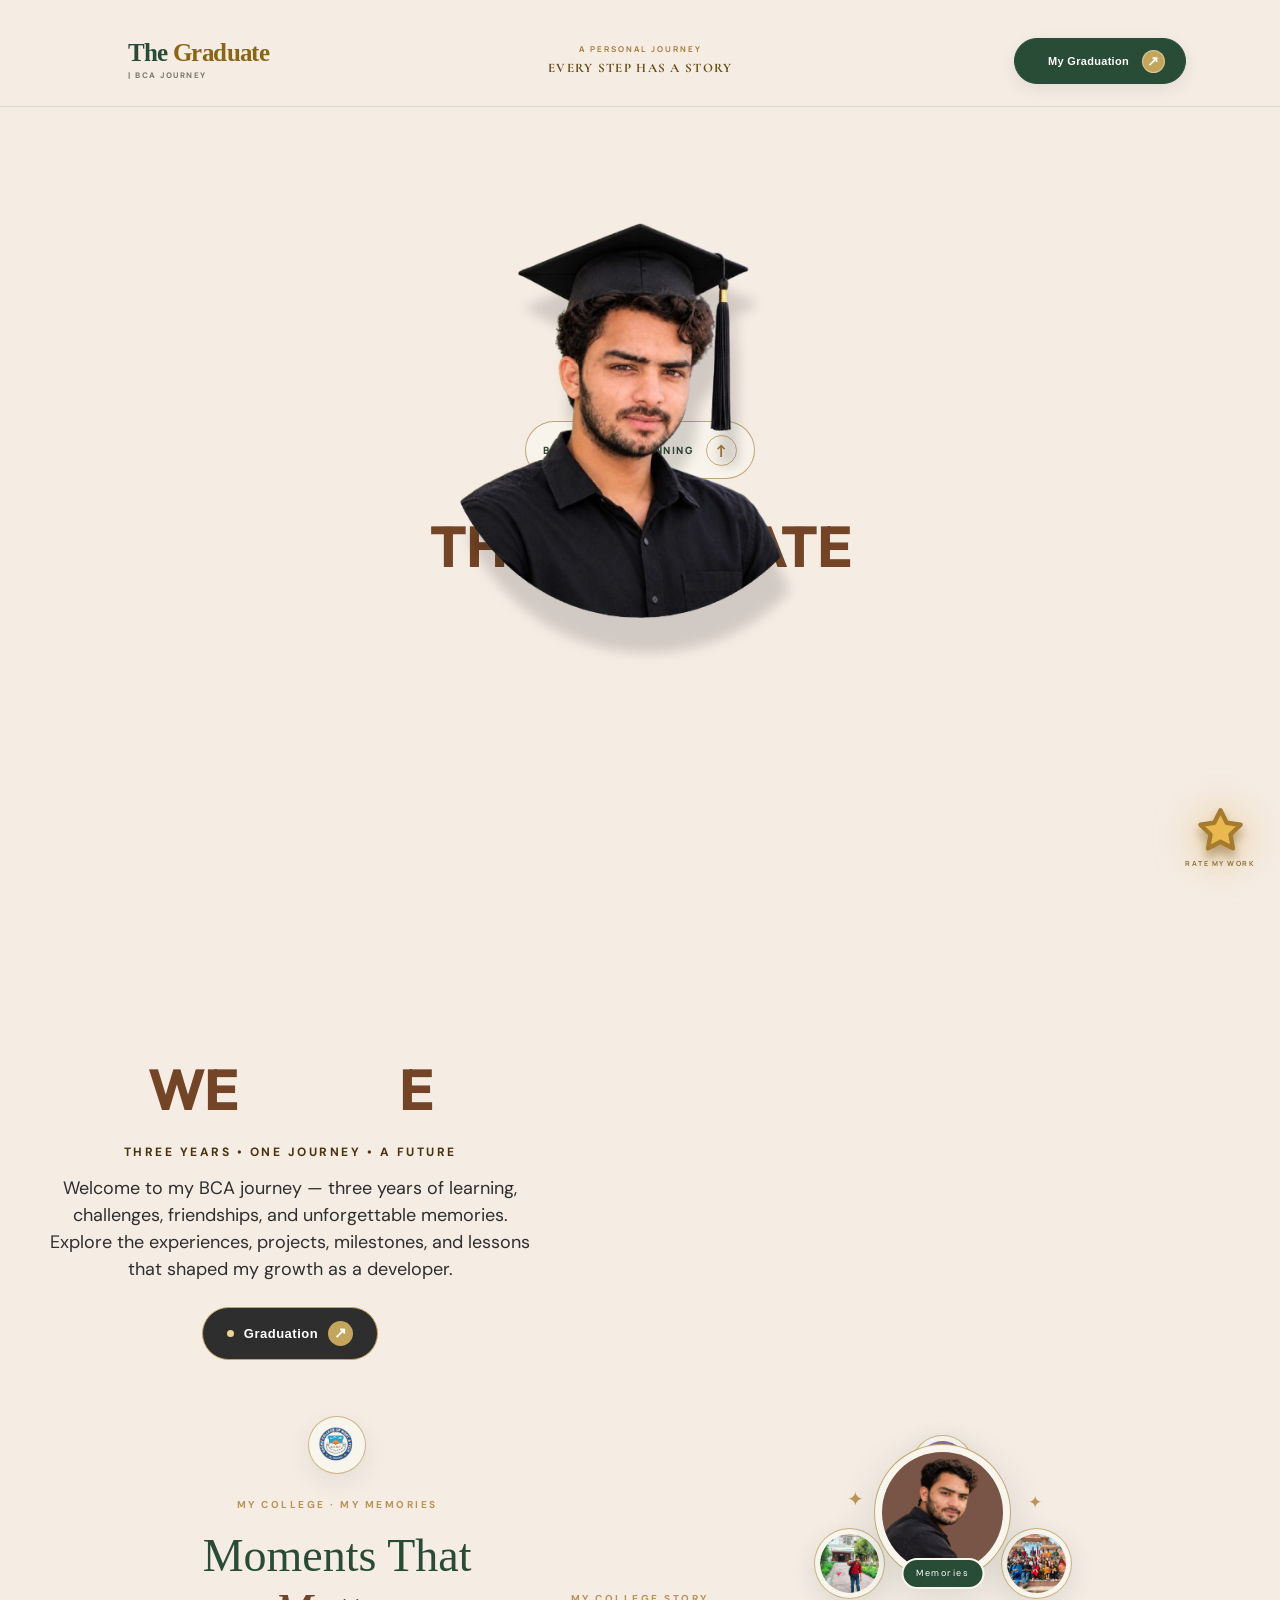
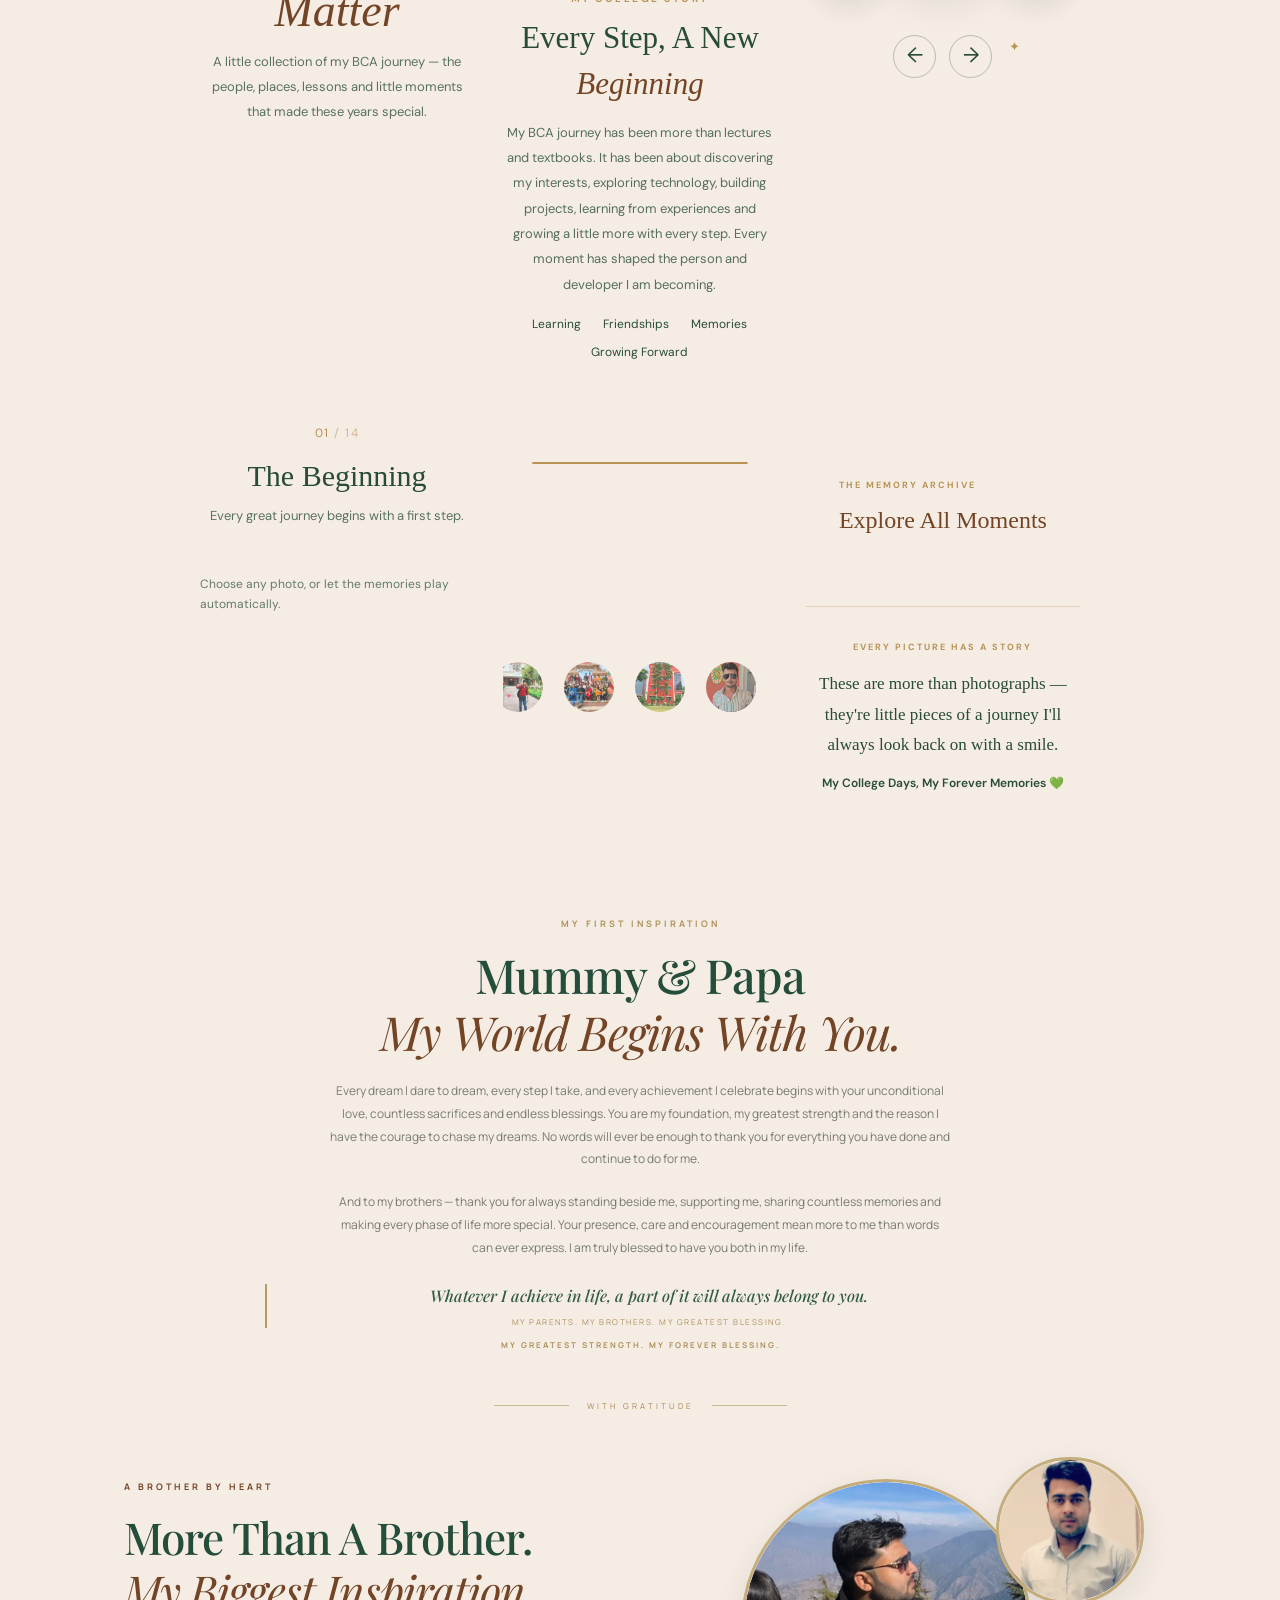
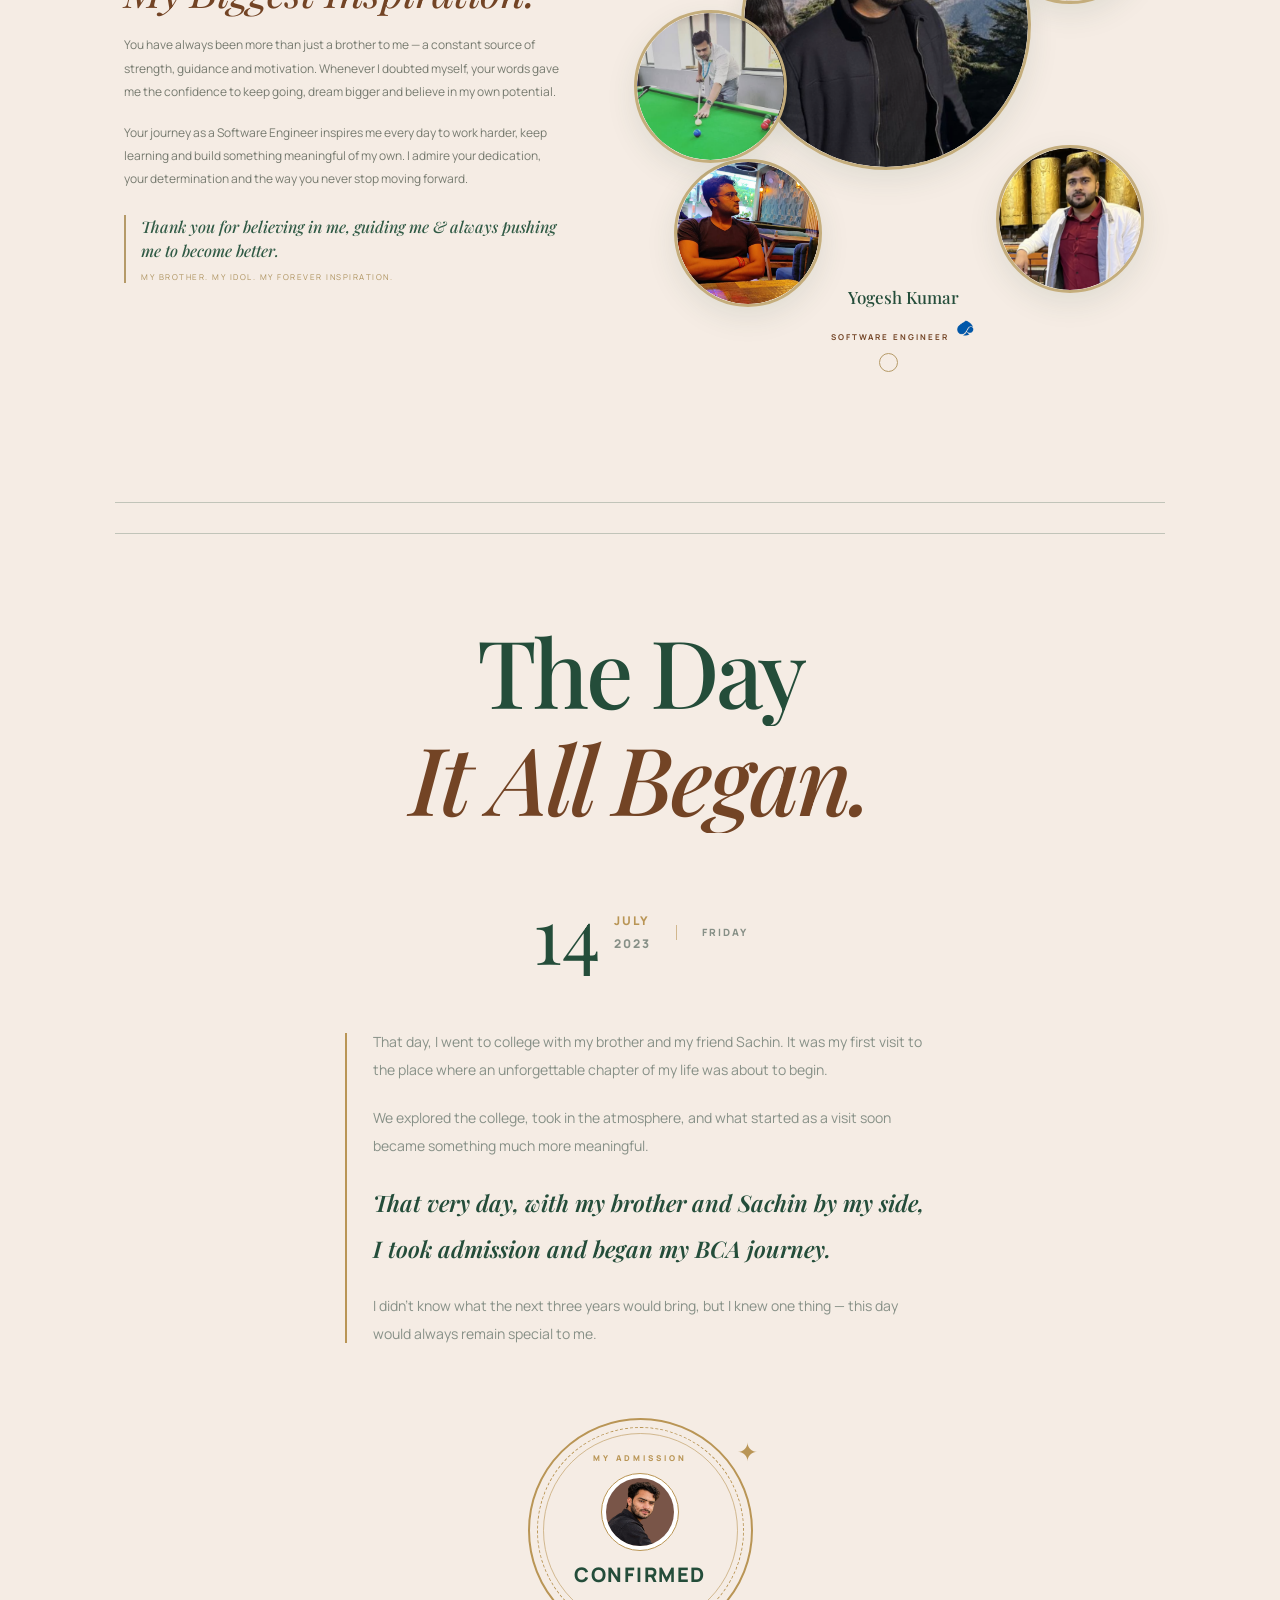
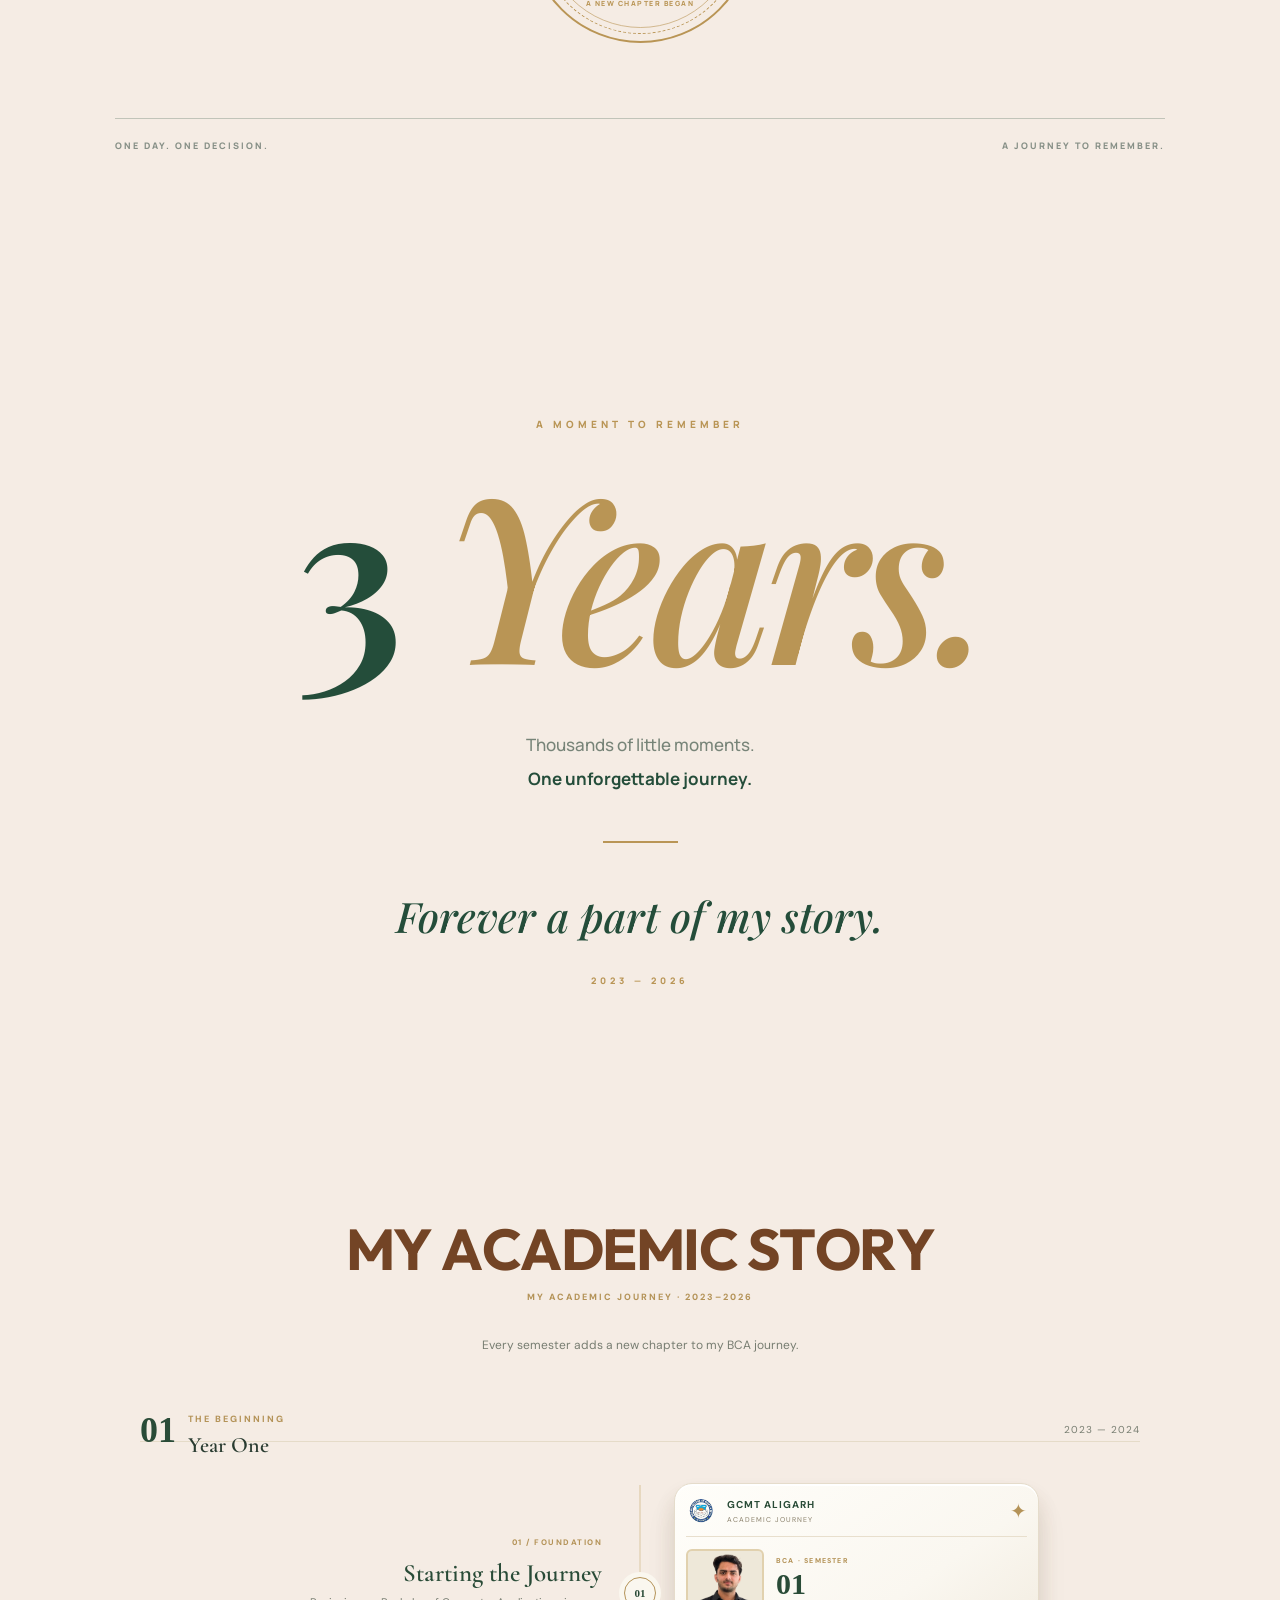
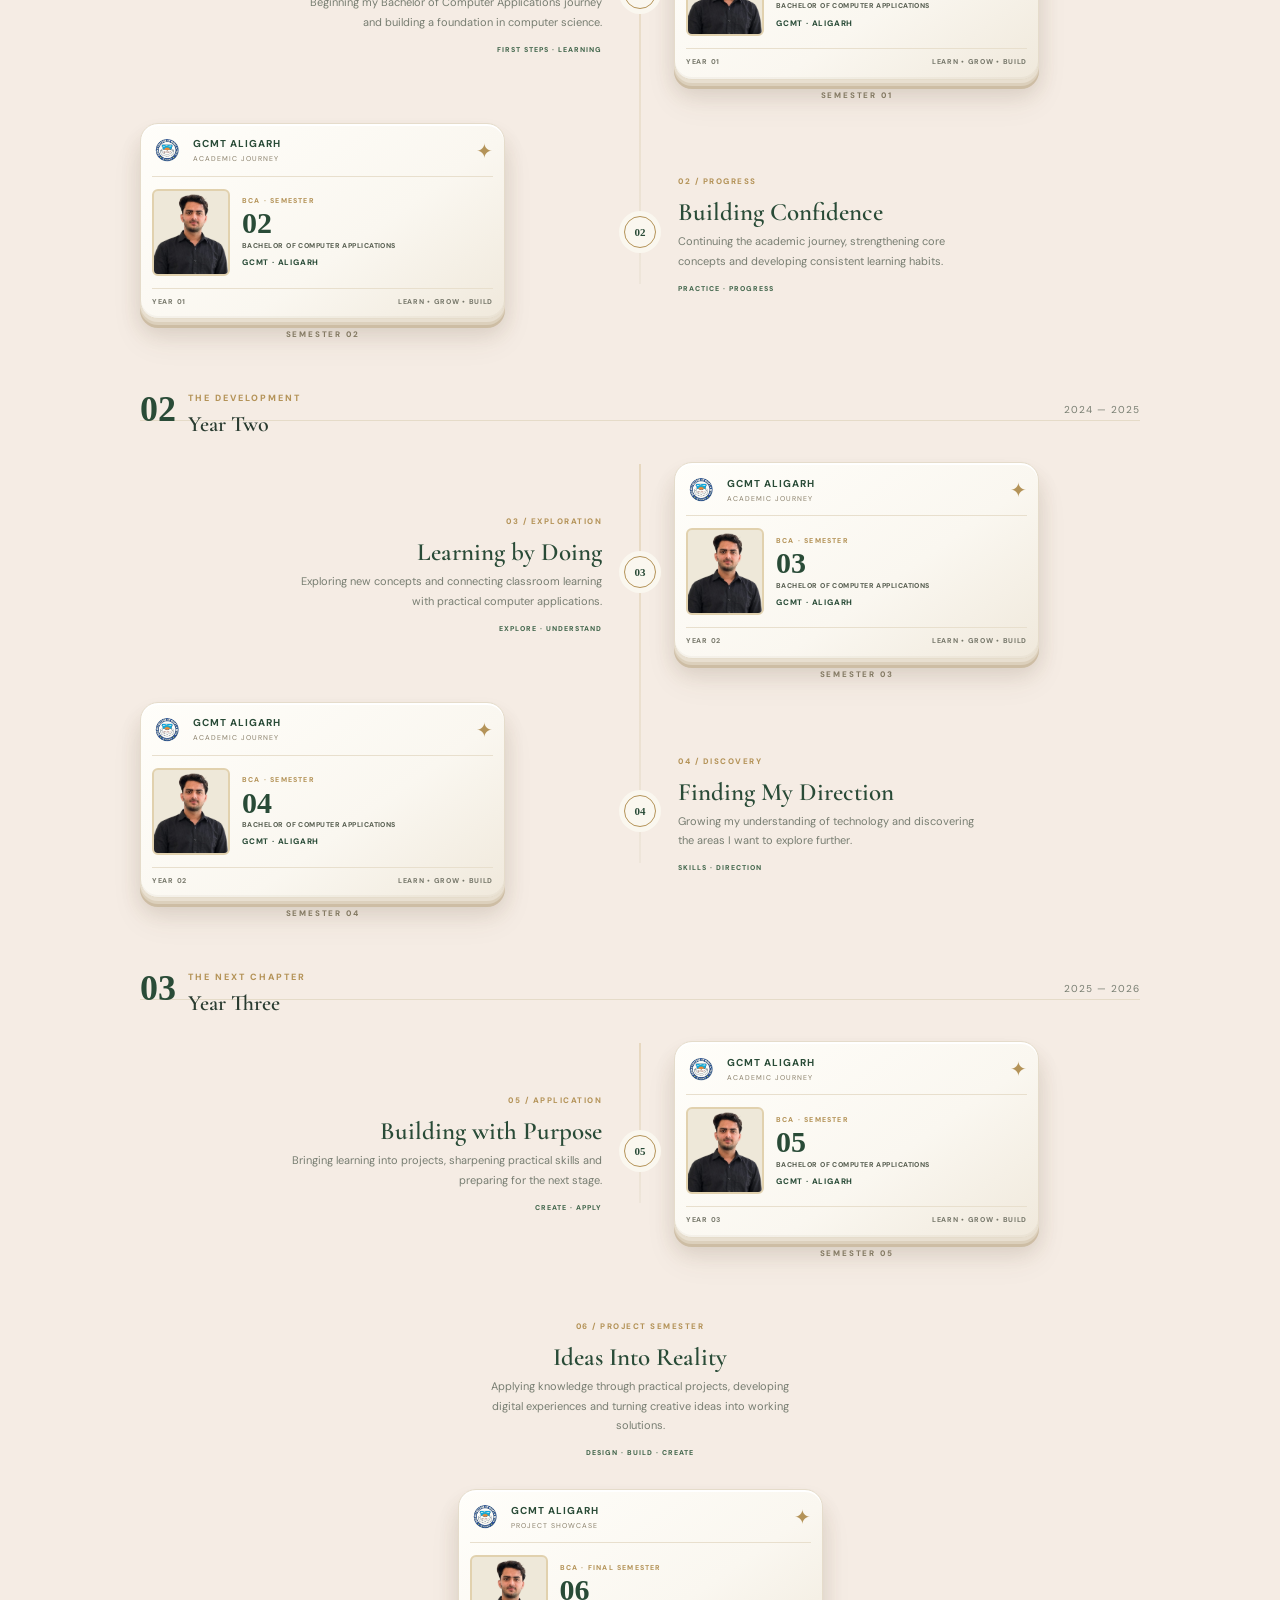
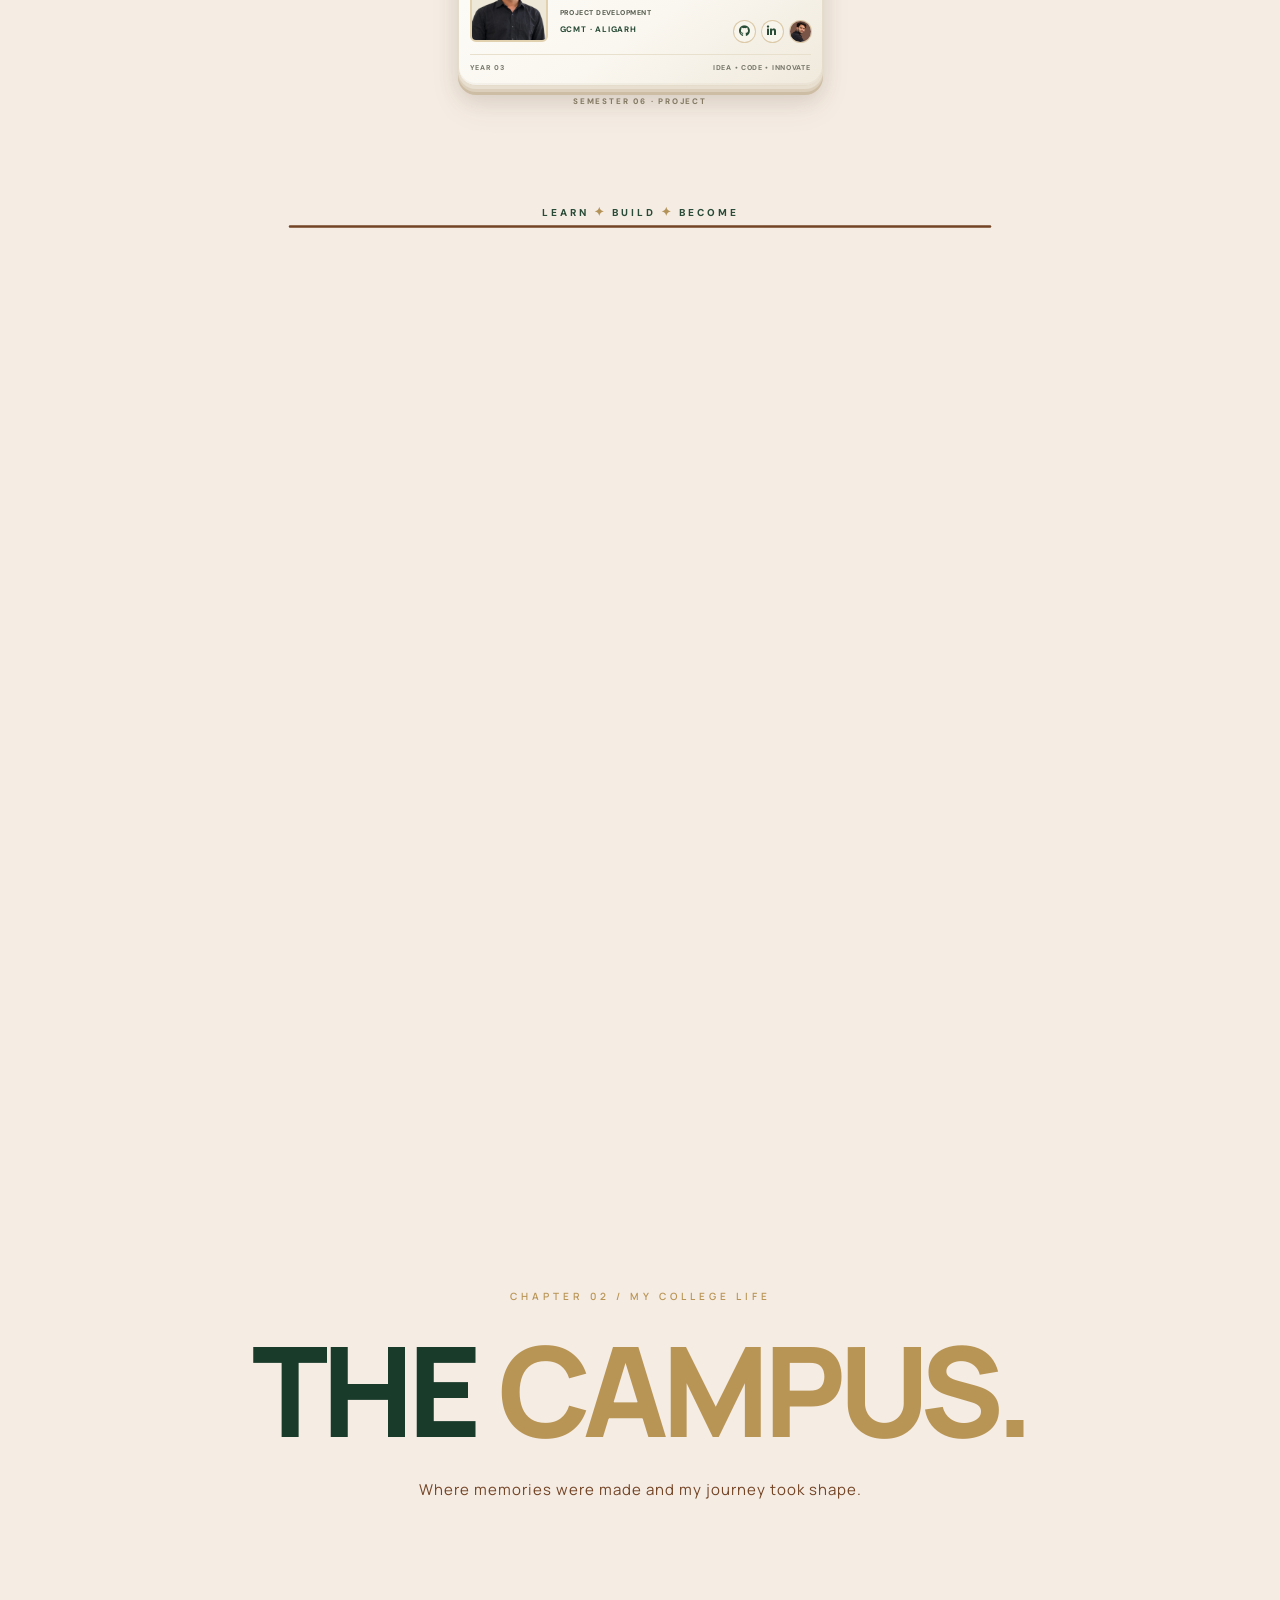
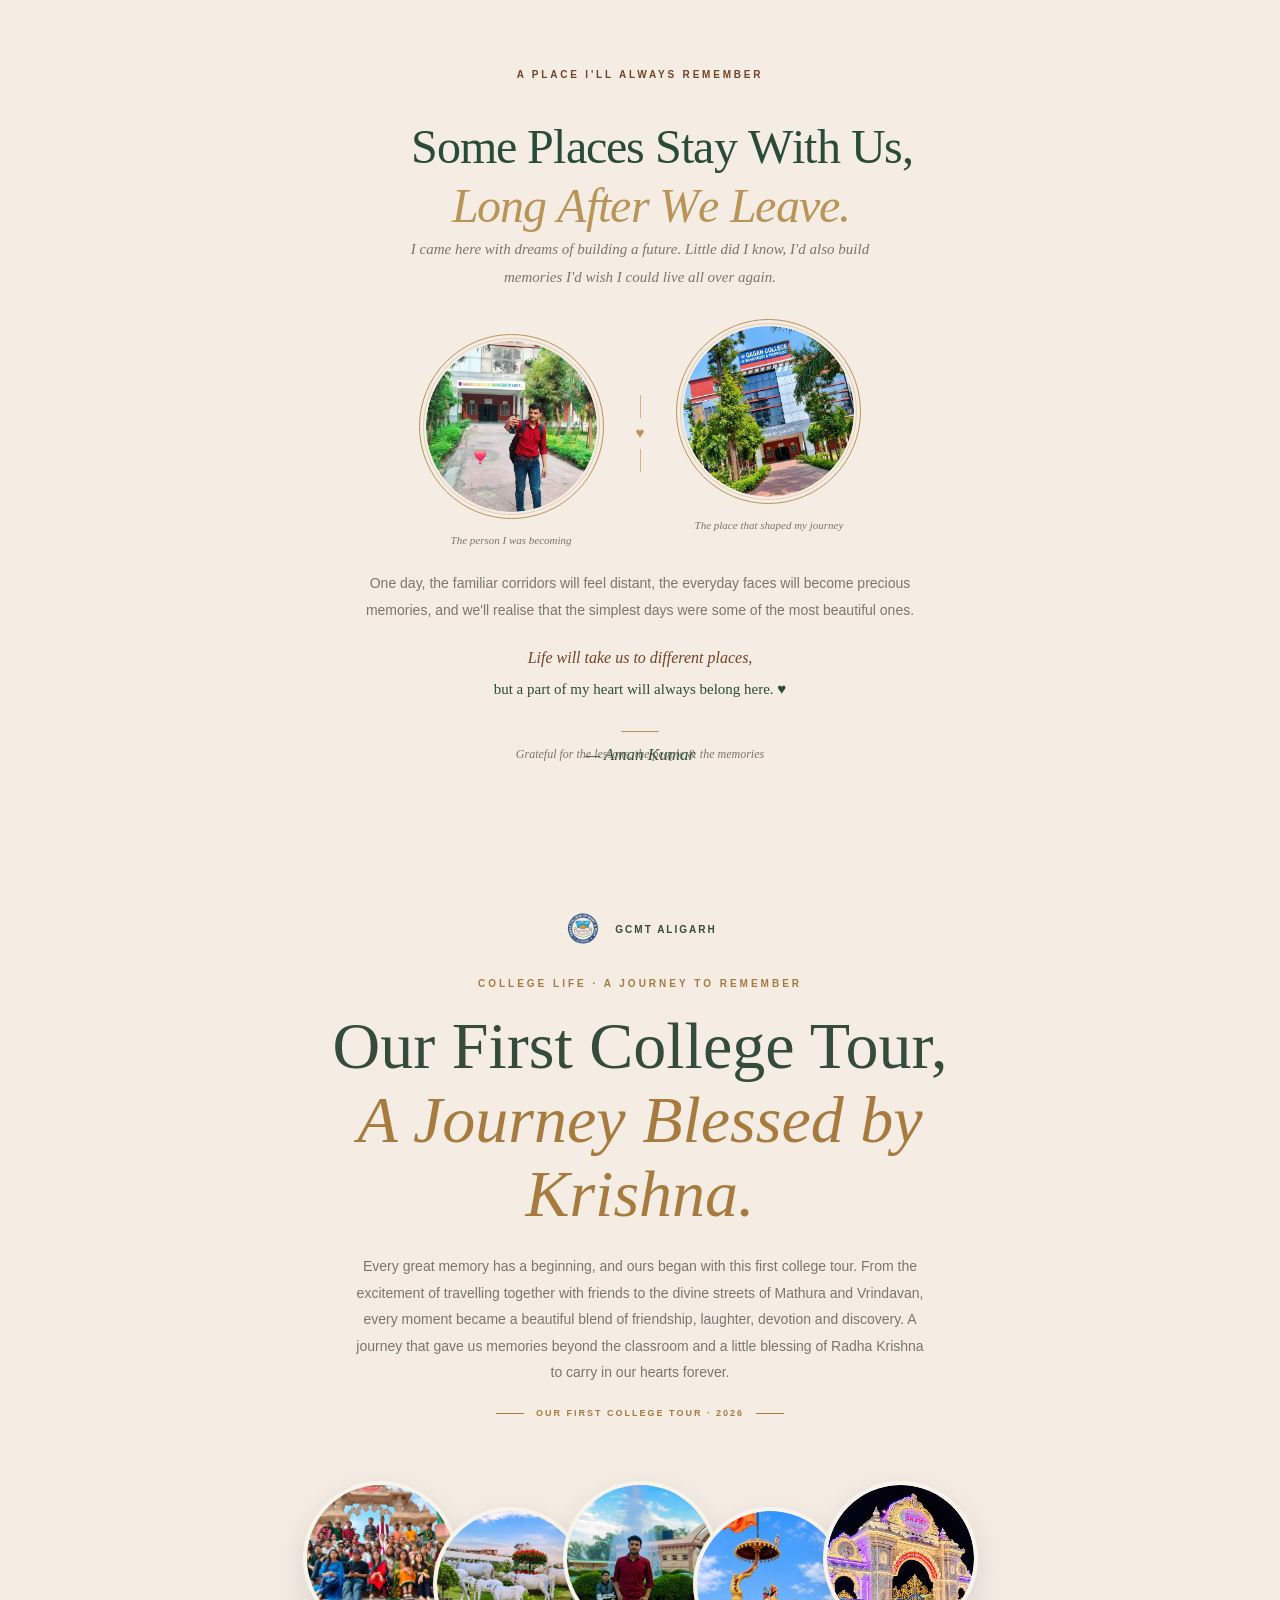
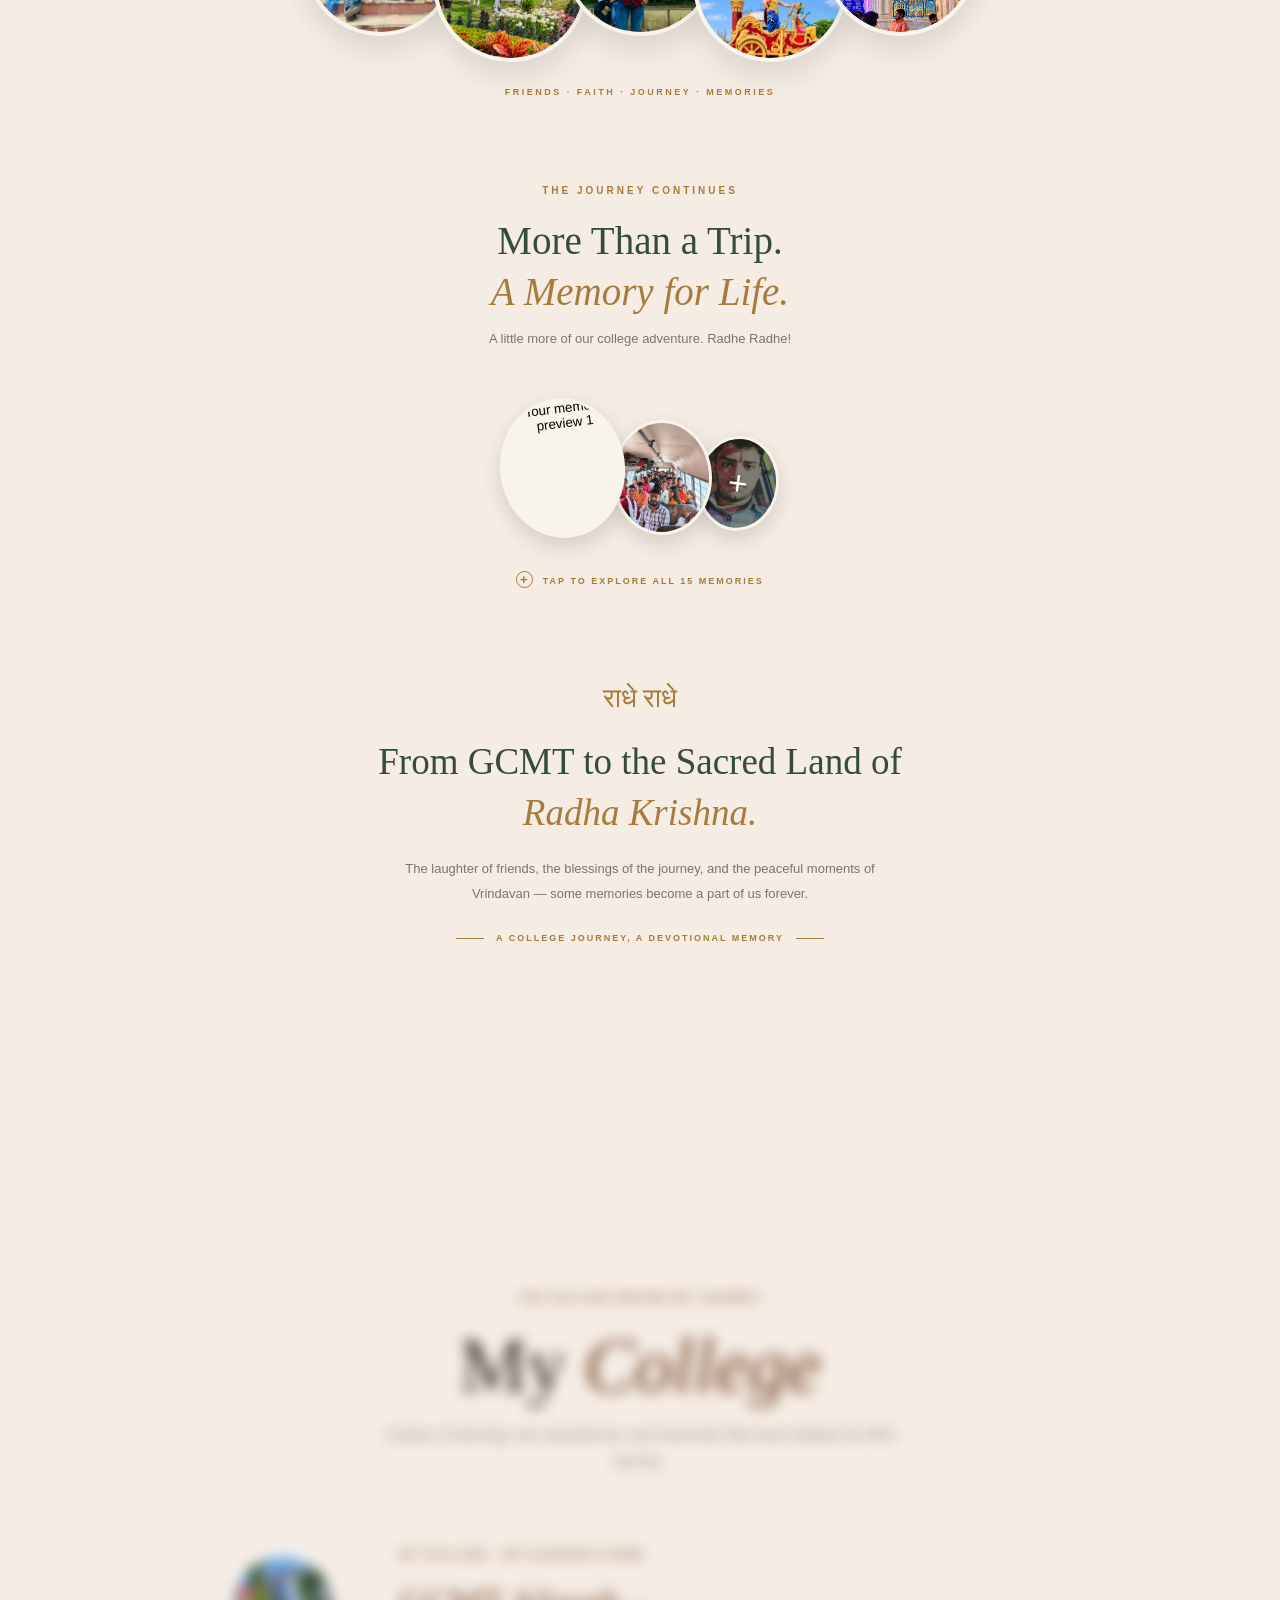
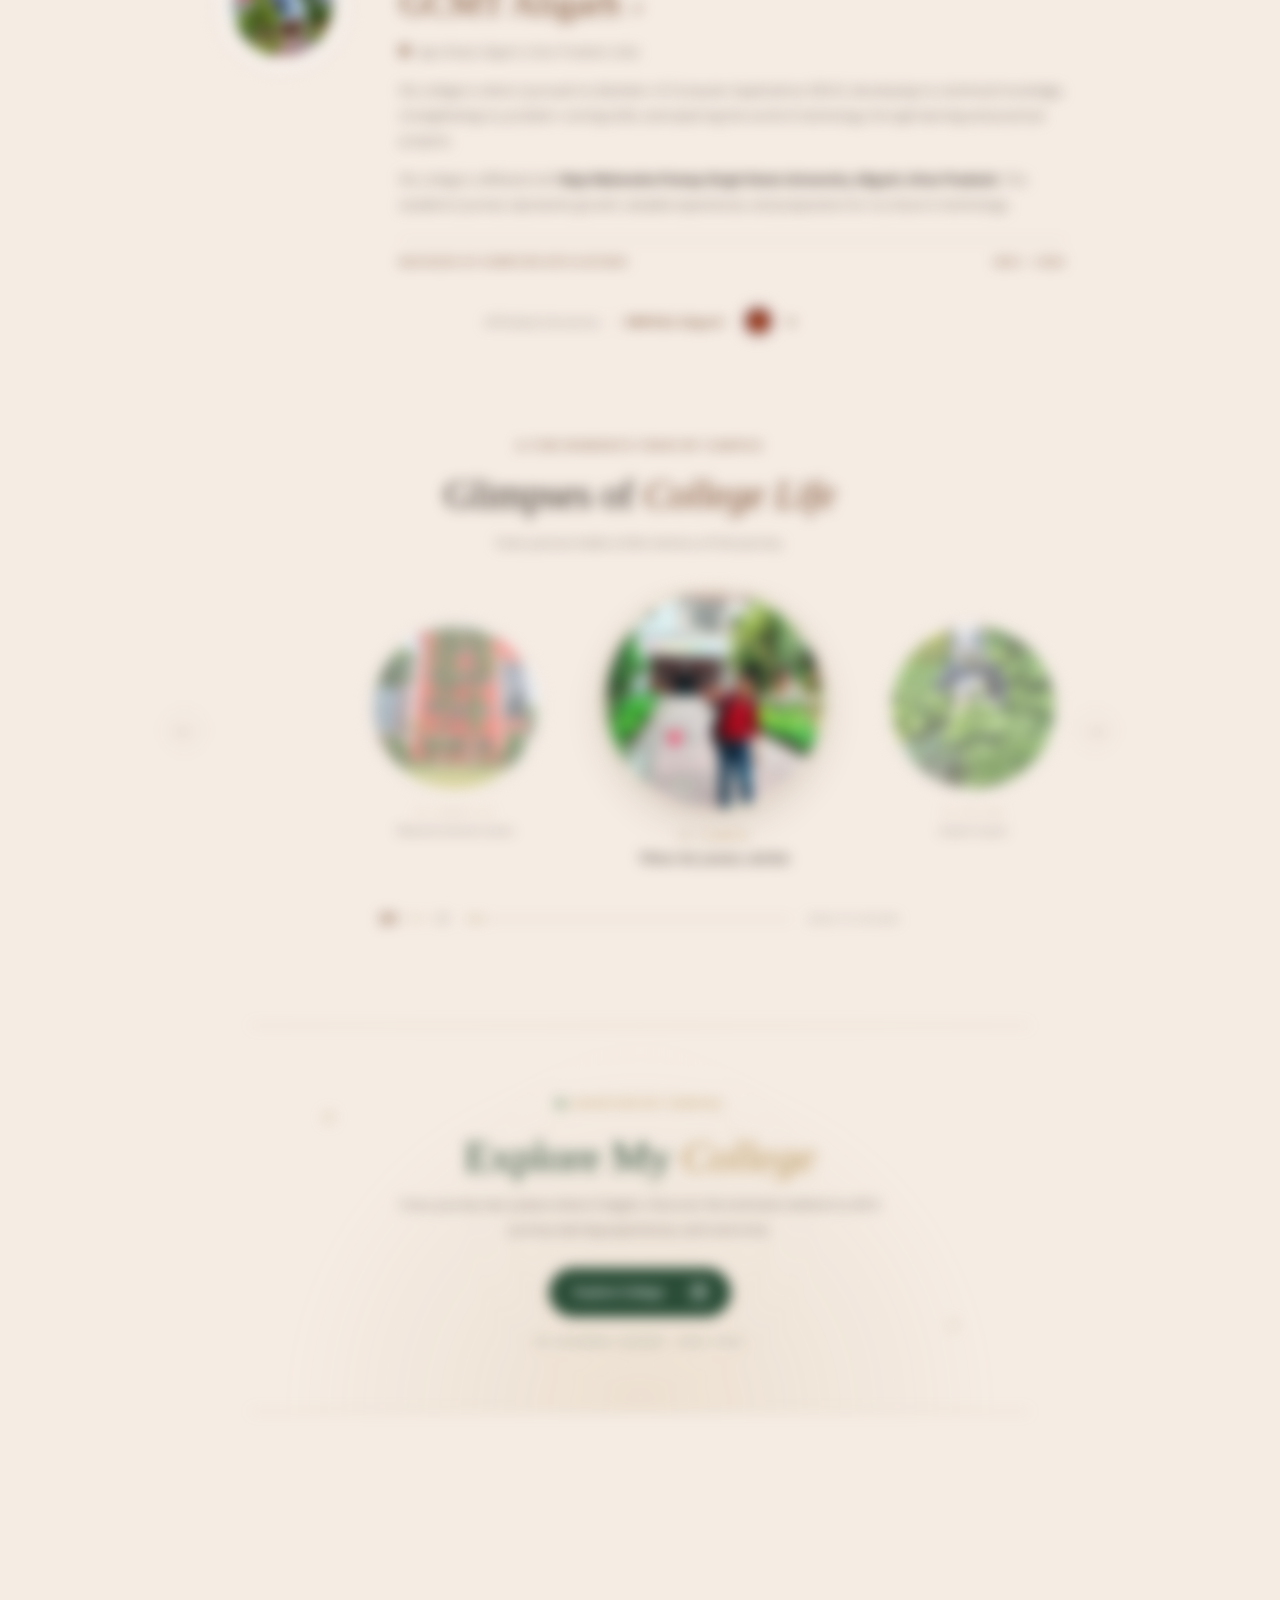
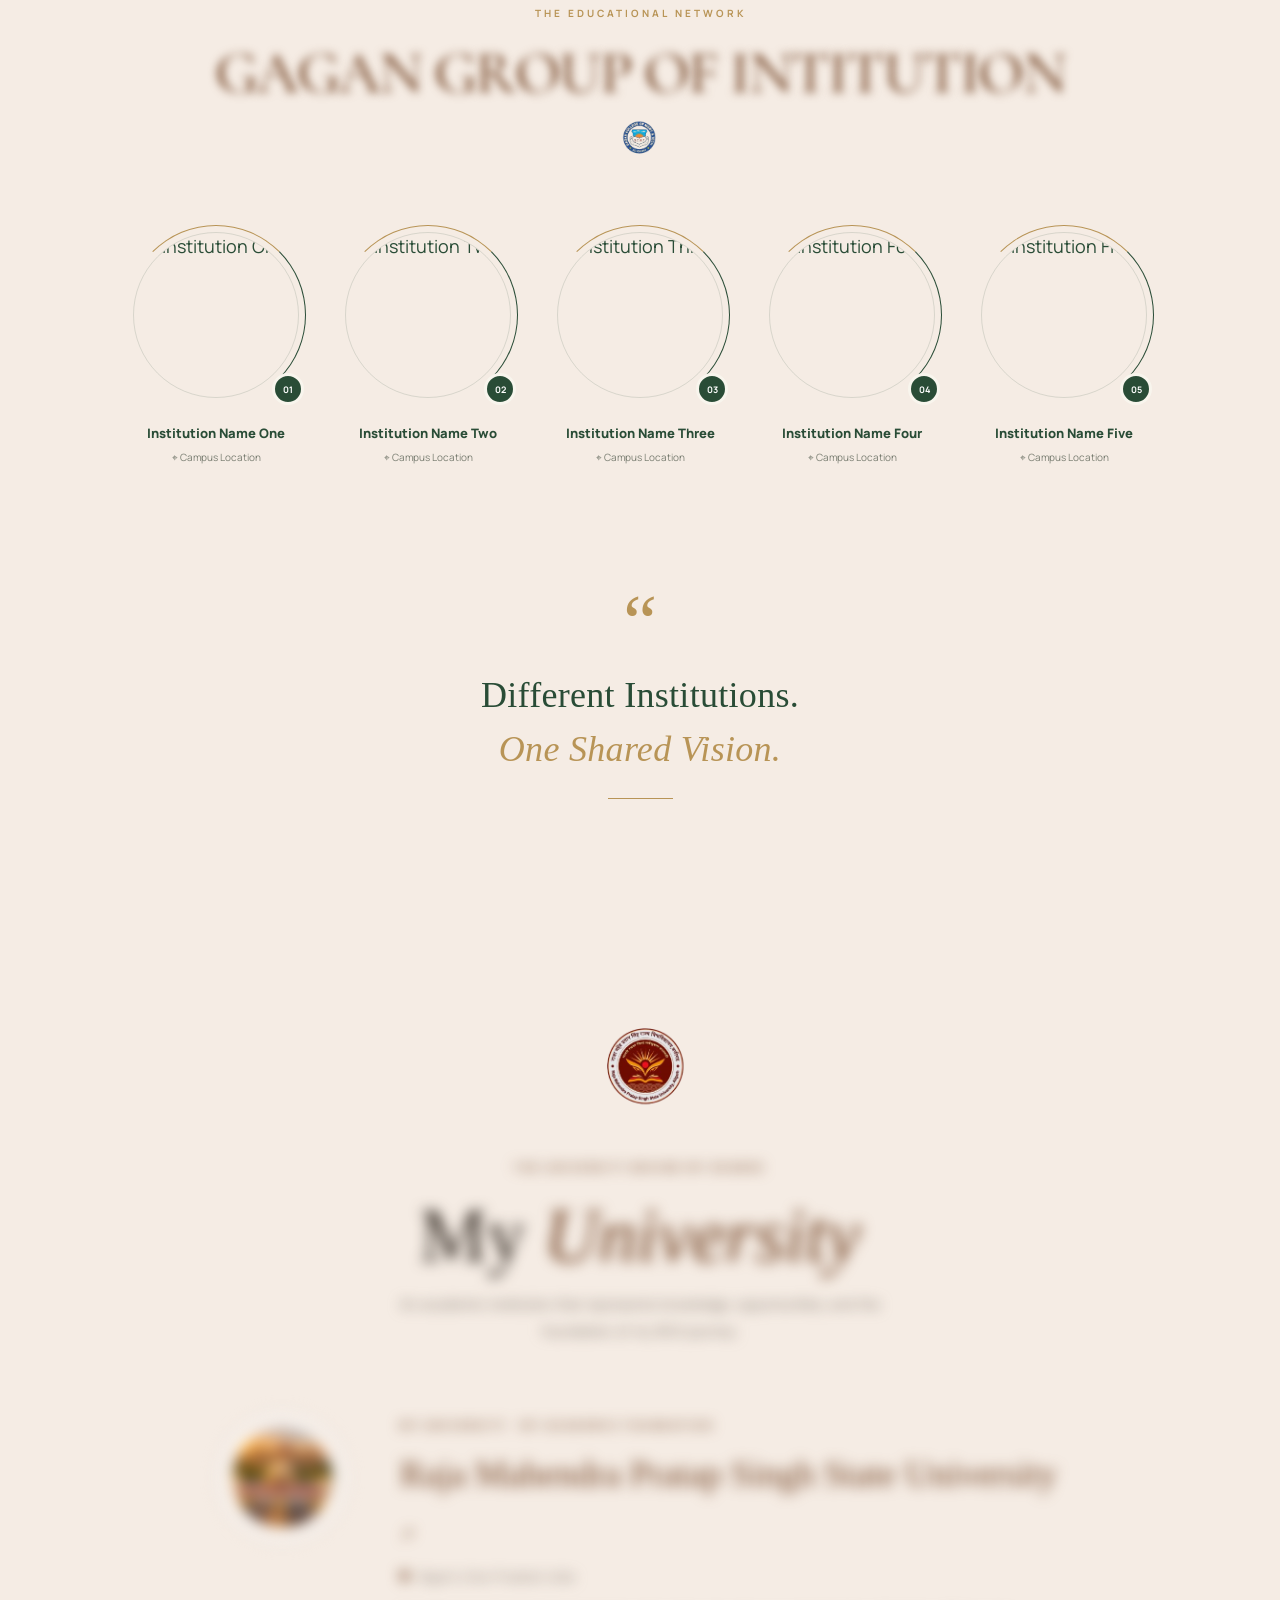
==== index.html @ 0f3790b1 "initial commit" ====
<!DOCTYPE html>
<html lang="en">

<head>
    <meta charset="UTF-8">
    <meta name="viewport" content="width=device-width, initial-scale=1.0">

    <title>The BCA Years — Aman Kumar</title>
    <link
  href="https://cdn.jsdelivr.net/npm/remixicon@4.9.0/fonts/remixicon.css"
  rel="stylesheet"
/>

    <link rel="preconnect" href="https://fonts.googleapis.com">
    <link rel="preconnect" href="https://fonts.gstatic.com" crossorigin>

    <link
        href="https://fonts.googleapis.com/css2?family=DM+Sans:ital,opsz,wght@0,9..40,100..1000;1,9..40,100..1000&family=Outfit:wght@700&display=swap"
        rel="stylesheet">

    <link rel="stylesheet" href="style.css">
    <link rel="stylesheet"
      href="https://cdnjs.cloudflare.com/ajax/libs/font-awesome/6.7.2/css/all.min.css">
      <!-- Google Fonts: <head> ke andar add karo -->
<link href="https://fonts.googleapis.com/css2?family=Cormorant+Garamond:wght@500;600;700&family=Playfair+Display:wght@500;600;700&display=swap" rel="stylesheet">
<link rel="preconnect" href="https://fonts.googleapis.com">
<link rel="preconnect" href="https://fonts.gstatic.com" crossorigin>

<link href="https://fonts.googleapis.com/css2?family=Cormorant+Garamond:ital,wght@0,500;0,600;1,500&family=Manrope:wght@400;500;600;700;800&display=swap" rel="stylesheet">

<script src="https://cdnjs.cloudflare.com/ajax/libs/gsap/3.13.0/gsap.min.js"></script>

<style id="bca-advanced-editorial-styles">
/* Advanced BCA additions — scoped styles, preserving the original cream/green/gold visual language */
.bca-build-list{margin-top:clamp(28px,5vw,66px);border-top:1px solid rgba(91,75,43,.24)}
.bca-build-row{display:grid;grid-template-columns:58px minmax(0,1fr) 44px;gap:clamp(14px,3vw,32px);align-items:center;padding:clamp(23px,4vw,42px) 0;border-bottom:1px solid rgba(91,75,43,.24);transition:padding .35s ease}
.bca-build-row:hover{padding-left:10px;padding-right:10px}
.bca-build-no{font:500 clamp(23px,3vw,38px)/1 'Cormorant Garamond',serif;color:#b08b42}
.bca-build-main h3{margin:8px 0 8px;font:600 clamp(24px,3.2vw,40px)/1.1 'Cormorant Garamond',serif;color:#294c36}
.bca-build-main p{max-width:720px;margin:0;color:#615d50;line-height:1.8;font-size:clamp(13px,1.3vw,16px)}
.bca-build-row>a,.bca-build-arrow{display:grid;place-items:center;width:42px;height:42px;border:1px solid rgba(176,139,66,.6);border-radius:50%;font-size:22px;color:#294c36;text-decoration:none;transition:transform .3s ease,background .3s ease,color .3s ease}
.bca-build-row>a:hover{transform:rotate(45deg);background:#294c36;color:#fff}
.bca-build-tags{display:flex;flex-wrap:wrap;gap:8px;margin-top:16px}
.bca-build-tags span{font-size:10px;letter-spacing:.08em;text-transform:uppercase;color:#6a5b38;border-bottom:1px solid rgba(176,139,66,.55);padding:0 0 4px;margin-right:10px}
.bca-lessons-section{display:grid;grid-template-columns:minmax(0,.82fr) minmax(0,1.18fr);gap:clamp(30px,7vw,100px);align-items:start}
.bca-lessons-intro{position:sticky;top:100px}
.bca-lessons-lines{border-top:1px solid rgba(91,75,43,.25)}
.bca-lesson-line{display:grid;grid-template-columns:32px minmax(0,1fr) 18px;gap:15px;align-items:start;padding:22px 0;border-bottom:1px solid rgba(91,75,43,.25)}
.bca-lesson-line>span{font:600 13px 'DM Sans',sans-serif;color:#b08b42;padding-top:3px}
.bca-lesson-line p{margin:0;font-size:14px;line-height:1.8;color:#615d50}
.bca-lesson-line strong{font-size:16px;font-weight:700;color:#294c36}
.bca-lesson-line i{font-size:11px;color:#b08b42;margin-top:5px}
.bca-next-section{position:relative;display:grid;grid-template-columns:minmax(0,1fr) minmax(200px,.65fr);gap:clamp(30px,8vw,100px);align-items:center;overflow:hidden;min-height:420px}
.bca-next-copy{position:relative;z-index:2}
.bca-next-copy .heading{line-height:1.02}
.bca-next-copy .bca-extra-lead{max-width:650px}
.bca-next-link{display:inline-flex;gap:22px;align-items:center;margin-top:24px;color:#294c36;text-decoration:none;text-transform:uppercase;letter-spacing:.1em;font-size:11px;font-weight:700;border-bottom:1px solid #b08b42;padding:0 0 9px}
.bca-next-link span{font-size:18px;color:#b08b42;transition:transform .25s ease}
.bca-next-link:hover span{transform:translate(4px,-3px)}
.bca-next-mark{width:min(30vw,300px);aspect-ratio:1;position:relative;justify-self:center;display:grid;place-items:center}
.bca-next-ring{position:absolute;inset:5%;border:1px solid rgba(176,139,66,.48);border-radius:50%}
.bca-next-ring-one{animation:bcaRingRotate 22s linear infinite}
.bca-next-ring-two{inset:17%;border-style:dashed;border-color:rgba(41,76,54,.35);animation:bcaRingRotate 28s linear infinite reverse}
.bca-next-center{display:grid;place-items:center;width:42%;aspect-ratio:1;border-radius:50%;background:#294c36;color:#f8f5eb;font:600 clamp(30px,5vw,48px)/1 'Cormorant Garamond',serif;box-shadow:0 15px 45px rgba(41,76,54,.15)}
.bca-next-center span{margin-top:7px;font:600 8px 'DM Sans',sans-serif;letter-spacing:.13em;color:#e0c58d}
.bca-next-orbit-dot{position:absolute;top:10%;left:19%;width:10px;height:10px;border-radius:50%;background:#b08b42;box-shadow:0 0 0 7px rgba(176,139,66,.12)}
@keyframes bcaRingRotate{to{transform:rotate(360deg)}}
.bca-university-seal img{object-fit:contain;max-width:100%;max-height:100%;}
#bcaUniversity .bca-university-seal{overflow:hidden}
#bcaUniversity .bca-logo-note a{color:#294c36;text-underline-offset:3px}
@media(max-width:760px){.bca-lessons-section{grid-template-columns:1fr;gap:26px}.bca-lessons-intro{position:static}.bca-next-section{grid-template-columns:minmax(0,1fr) 120px;gap:18px;min-height:0}.bca-next-mark{width:clamp(110px,29vw,170px)}.bca-build-row{grid-template-columns:28px minmax(0,1fr) 32px;gap:12px}.bca-build-row>a,.bca-build-arrow{width:31px;height:31px;font-size:18px}.bca-build-row:hover{padding-left:0;padding-right:0}}
@media(max-width:480px){.bca-next-section{grid-template-columns:1fr}.bca-next-mark{width:150px;justify-self:start;margin-top:10px}.bca-build-main p{line-height:1.7}.bca-lesson-line{grid-template-columns:24px minmax(0,1fr) 14px;gap:10px}}
@media(prefers-reduced-motion:reduce){.bca-next-ring-one,.bca-next-ring-two{animation:none!important}.bca-build-row,.bca-build-row>a,.bca-next-link span{transition:none!important}}
</style>

</head>

<body>
  <!-- enter notice  -->

  <!-- =====================================
     PERSONAL WEBSITE ENTRY EXPERIENCE
===================================== -->
<!-- <section id="ivoryEntry" class="ivory-entry">

    <header class="ie-header">
        <a href="#" class="ie-logo">MY PERSONAL SPACE<span>®</span></a>
        <span class="ie-header-label">AN INDEPENDENT DIGITAL EXPERIENCE</span>
    </header>

    <main class="ie-main">

        <div class="ie-left">
            <span class="ie-overline">
                <span class="ie-dot"></span>
                A PLACE TO EXPLORE
            </span>

            <h1 class="ie-heading">
                Welcome
                <span>to my <i>world.</i></span>
            </h1>

            <div class="ie-gold-line"></div>

            <p class="ie-description">
                A personal space shaped by ideas, creativity
                and meaningful experiences.
            </p>

            <div class="ie-signature">
                <span>PERSONAL WEBSITE</span>
                <span>EST. 2026</span>
            </div>
        </div>

        <div class="ie-right">

            <div class="ie-number">01 <span>/ 01</span></div>

            <div class="ie-entry-content">
                <span class="ie-small-label">BEFORE YOU BEGIN</span>

                <h2>Make yourself<br>at home.</h2>

                <p>
                    This is an independent personal website,
                    not an official platform of any institution
                    or organization.
                </p>

                <form id="ieForm">
                    <label for="ieName">YOUR NAME</label>

                    <div class="ie-field">
                        <input
                            type="text"
                            id="ieName"
                            placeholder="Enter your name"
                            autocomplete="name"
                            required
                        >

                        <button type="submit" aria-label="Enter website">
                            <span>↗</span>
                        </button>
                    </div>

                    <span class="ie-error" id="ieError">
                        Please enter your name.
                    </span>

                    <div class="ie-enter-caption">
                        PRESS ENTER TO EXPLORE
                    </div>
                </form>
            </div>

            <div class="ie-side-decoration">A PERSONAL JOURNEY</div>
        </div>

    </main>

    <footer class="ie-footer">
        <span>DESIGNED WITH INTENTION.</span>
        <span>WELCOME &nbsp; ✳ &nbsp; EXPLORE</span>
    </footer>

</section>
<style>
  /* =====================================
   IVORY GOLD ENTRY DESIGN
===================================== */

#ivoryEntry,
#ivoryEntry * {
    box-sizing: border-box;
}

#ivoryEntry {
    position: fixed;
    inset: 0;
    z-index: 999999;
    min-height: 100vh;
    min-height: 100dvh;
    overflow-y: auto;
    padding: 28px 6%;
    background: #f8f5ee;
    color: #302d27;
    font-family: "Manrope", sans-serif;
    display: flex;
    flex-direction: column;
}

.ie-header,
.ie-footer {
    display: flex;
    align-items: center;
    justify-content: space-between;
    gap: 15px;
}

.ie-logo {
    color: #302d27;
    text-decoration: none;
    font-size: 12px;
    font-weight: 800;
    letter-spacing: 2px;
}

.ie-logo span {
    color: #b99555;
    font-size: 9px;
    margin-left: 4px;
}

.ie-header-label,
.ie-footer {
    font-size: 9px;
    letter-spacing: 1.7px;
    color: #898276;
    font-weight: 700;
}

.ie-main {
    flex: 1;
    display: grid;
    grid-template-columns: 1.15fr .85fr;
    max-width: 1250px;
    width: 100%;
    margin: 55px auto;
    align-items: center;
}

.ie-left {
    padding: 30px 8% 30px 0;
    position: relative;
}

.ie-overline,
.ie-small-label {
    display: flex;
    align-items: center;
    gap: 11px;
    font-size: 9px;
    font-weight: 800;
    letter-spacing: 2.5px;
    color: #a18454;
}

.ie-dot {
    height: 7px;
    width: 7px;
    border-radius: 50%;
    background: #b99555;
}

.ie-heading {
    font-family: "Cormorant Garamond", serif;
    font-size: clamp(75px, 10vw, 145px);
    line-height: .82;
    font-weight: 500;
    letter-spacing: -5px;
    margin: 38px 0 32px;
}

.ie-heading span {
    display: block;
    margin-top: 13px;
}

.ie-heading i {
    color: #b99555;
    font-weight: 500;
}

.ie-gold-line {
    width: 90px;
    height: 1px;
    background: #b99555;
    transform-origin: left;
}

.ie-description {
    max-width: 360px;
    color: #797368;
    font-size: 13px;
    line-height: 2;
    margin: 25px 0 50px;
}

.ie-signature {
    display: flex;
    gap: 35px;
    color: #a29a8d;
    font-size: 8px;
    font-weight: 800;
    letter-spacing: 1.5px;
}

.ie-right {
    min-height: 410px;
    border-left: 1px solid #e5ddce;
    padding: 15px 0 15px 12%;
    position: relative;
    display: flex;
    flex-direction: column;
    justify-content: space-between;
}

.ie-number {
    font-family: "Cormorant Garamond", serif;
    color: #b99555;
    font-size: 22px;
}

.ie-number span {
    font-family: "Manrope", sans-serif;
    font-size: 9px;
    color: #aaa397;
}

.ie-entry-content h2 {
    font-family: "Cormorant Garamond", serif;
    font-weight: 500;
    font-size: 48px;
    line-height: .98;
    margin: 20px 0;
}

.ie-entry-content > p {
    max-width: 330px;
    color: #817b70;
    font-size: 12px;
    line-height: 1.9;
    margin-bottom: 35px;
}

#ieForm {
    max-width: 370px;
}

#ieForm label {
    display: block;
    font-size: 9px;
    font-weight: 800;
    letter-spacing: 1.8px;
    color: #887b65;
    margin-bottom: 10px;
}

.ie-field {
    display: flex;
    align-items: center;
    border-bottom: 1px solid #c9bda9;
}

.ie-field input {
    flex: 1;
    width: 0;
    height: 52px;
    border: 0;
    outline: 0;
    background: transparent;
    font: 500 13px "Manrope", sans-serif;
    color: #302d27;
}

.ie-field input::placeholder {
    color: #aaa397;
}

.ie-field button {
    height: 39px;
    width: 43px;
    border: 0;
    background: #b99555;
    color: white;
    cursor: pointer;
    font-size: 22px;
    transition: .3s ease;
}

.ie-field button:hover {
    background: #302d27;
}

.ie-error {
    display: none;
    font-size: 10px;
    color: #a34b40;
    margin-top: 10px;
}

.ie-error.show {
    display: block;
}

.ie-enter-caption {
    color: #aaa397;
    font-size: 8px;
    letter-spacing: 1.5px;
    font-weight: 700;
    margin-top: 18px;
}

.ie-side-decoration {
    position: absolute;
    right: -30px;
    top: 50%;
    writing-mode: vertical-rl;
    transform: translateY(-50%);
    color: #c2b69f;
    font-size: 8px;
    letter-spacing: 3px;
}

.ie-footer {
    border-top: 1px solid #e5ddce;
    padding-top: 18px;
}

/* RESPONSIVE */

@media(max-width: 760px) {
    #ivoryEntry {
        padding: 22px 7%;
    }

    .ie-header-label {
        font-size: 7px;
        text-align: right;
    }

    .ie-main {
        grid-template-columns: 1fr;
        margin: 55px auto 40px;
        gap: 50px;
    }

    .ie-left {
        padding: 10px 0 0;
    }

    .ie-heading {
        font-size: clamp(70px, 17vw, 110px);
        letter-spacing: -3px;
    }

    .ie-description {
        margin-bottom: 28px;
    }

    .ie-signature {
        gap: 20px;
    }

    .ie-right {
        min-height: 360px;
        border-left: 0;
        border-top: 1px solid #e5ddce;
        padding: 28px 0 0;
    }

    .ie-side-decoration {
        display: none;
    }

    .ie-entry-content h2 {
        font-size: 43px;
    }

    .ie-footer {
        font-size: 7px;
    }
}

@media(prefers-reduced-motion: reduce) {
    #ivoryEntry * {
        animation: none !important;
        transition: none !important;
    }
}
</style>
   <script>
/* =========================================
   IVORY ENTRY — FINAL CONTROLLER
========================================= */

(() => {
    const gate = document.getElementById("ivoryEntry");
    const form = document.getElementById("ieForm");
    const input = document.getElementById("ieName");
    const error = document.getElementById("ieError");
    const button = form?.querySelector("button");

    if (!gate || !form || !input || !error || !button) return;

    let isEntering = false;

    // Lock main website scrolling
    document.documentElement.style.overflow = "hidden";
    document.body.style.overflow = "hidden";

    // Entry screen animation
    if (window.gsap) {
        const tl = gsap.timeline({
            defaults: { ease: "power3.out" }
        });

        tl.from("#ivoryEntry .ie-header", {
            y: -18,
            opacity: 0,
            duration: 0.8
        })
        .from("#ivoryEntry .ie-overline", {
            x: -20,
            opacity: 0,
            duration: 0.6
        }, "-=0.3")
        .from("#ivoryEntry .ie-heading", {
            y: 60,
            opacity: 0,
            duration: 1
        }, "-=0.2")
        .from("#ivoryEntry .ie-gold-line", {
            scaleX: 0,
            duration: 0.8
        }, "-=0.4")
        .from([
            "#ivoryEntry .ie-description",
            "#ivoryEntry .ie-signature"
        ], {
            y: 20,
            opacity: 0,
            stagger: 0.15,
            duration: 0.6
        }, "-=0.4")
        .from("#ivoryEntry .ie-right > *", {
            x: 30,
            opacity: 0,
            stagger: 0.15,
            duration: 0.7
        }, "-=0.5")
        .from("#ivoryEntry .ie-footer", {
            opacity: 0,
            duration: 0.6
        }, "-=0.3");
    }

    // Clear error while typing
    input.addEventListener("input", () => {
        error.classList.remove("show");
    });

    // Validate visitor name
    form.addEventListener("submit", (event) => {
        event.preventDefault();

        if (isEntering) return;

        const visitorName = input.value.trim();

        if (!visitorName) {
            error.classList.add("show");
            input.focus();
            return;
        }

        isEntering = true;
        button.disabled = true;
        button.innerHTML = "ENTERING ↗";

        // Hide entry screen
        if (window.gsap) {
            gsap.to(gate, {
                opacity: 0,
                y: -25,
                duration: 0.85,
                ease: "power2.inOut",
                onComplete: () => unlockWebsite(visitorName)
            });
        } else {
            unlockWebsite(visitorName);
        }
    });

    // Open main website and start its animations
    function unlockWebsite(visitorName) {
        gate.remove();

        document.documentElement.style.overflow = "";
        document.body.style.overflow = "";

        // Notify main website animation system
        window.dispatchEvent(
            new CustomEvent("journeyWebsiteEntered", {
                detail: { visitorName }
            })
        );

        // Start an explicitly defined animation function, if present
        if (typeof window.startWebsiteAnimation === "function") {
            window.startWebsiteAnimation();
        }

        // Refresh ScrollTrigger after the website is visible
        requestAnimationFrame(() => {
            if (window.ScrollTrigger) {
                window.ScrollTrigger.refresh();
            }
        });
    }

})();
</script> -->

   
    
<header class="w-full village-header" id="villageHeader">
    <nav class="village-nav" aria-label="Main navigation">

        <!-- Brand -->
       
<a href="javascript:void(0)"
   class="village-brand"
   aria-label="The BCA Years home"
   onclick="window.location.href='https://student-amankumar.github.io/aman-digital-space/'; return false;">

    <span class="village-logo-wrap">
        <!-- <img
            src="imgs/WhatsApp_Image_2026-10-26_at_8.04.15_AM-removebg-preview.png"
            alt=" logo"
            class="logo"
        > -->
       <i class="ri-graduation-cap-fill" style="color:#734425; font-size: 35px;"></i>
       
    </span>
    <style>
      
    </style>

    <span class="village-brand-copy">
        <strong>The <span style="color: #8a6515;">Graduate</span></strong>
        <small> | BCA JOURNEY</small>
    </span>
</a>


        <!-- Center identity -->
      <div class="village-header-center">

    <div class="graduation-signature">

        <!-- <span class="signature-icon">✦</span> -->

        <!-- <span class="signature-line"></span> -->

        <div class="signature-content">
            <span class="signature-top">A PERSONAL JOURNEY</span>
            <span class="signature-main" id="villageSignatureText">
                LEARNING • GROWING • ACHIEVING
            </span>
        </div>

        <!-- <span class="signature-line"></span> -->

        <!-- <span class="signature-icon">✦</span> -->

    </div>

</div>

<style>
.graduation-signature {
    width: 100%;
    display: flex;
    align-items: center;
    justify-content: center;
    gap: 10px;
    margin: 13px auto;
    padding: 0 8px;
    box-sizing: border-box;
}

.signature-content {
    display: flex;
    flex-direction: column;
    align-items: center;
    gap: 4px;
    min-width: 0;
    text-align: center;
}

.signature-icon {
    color: #A77B35;
    font-size: 13px;
    flex-shrink: 0;
}

.signature-line {
    width: 30px;
    height: 1px;
    background: linear-gradient(
        90deg,
        transparent,
        #C6A15B
    );
    flex-shrink: 1;
}

.signature-line:last-of-type {
    transform: rotate(180deg);
}

.signature-top {
    font-family: 'Manrope', sans-serif;
    font-size: 8px;
    font-weight: 700;
    letter-spacing: 2px;
    color: #A77B35;
}

.signature-main {
    font-family: 'Cormorant Garamond', serif;
    font-size: 13px;
    font-weight: 700;
    letter-spacing: 1.3px;
    color: #664c14;
    transition: opacity .35s ease, transform .35s ease;
}

.signature-main.is-changing {
    opacity: 0;
    transform: translateY(4px);
}

@media(max-width: 480px) {
    .graduation-signature {
        gap: 7px;
    }

    .signature-line {
        width: 18px;
    }

    .signature-top {
        font-size: 7px;
        letter-spacing: 1.5px;
    }

    .signature-main {
        font-size: 11px;
        letter-spacing: .7px;
    }

    .signature-icon {
        font-size: 11px;
    }
}

@media(prefers-reduced-motion: reduce) {
    .signature-main {
        transition: none;
    }
}
</style>

<script>
(() => {
    const text = document.getElementById("villageSignatureText");

    if (!text || text.dataset.initialized === "true") return;

    text.dataset.initialized = "true";

  const lines = [
    "LEARNING • GROWING • ACHIEVING",
    "THREE YEARS • ONE JOURNEY",
    "DREAMS • DEDICATION • SUCCESS",
    "A JOURNEY TO REMEMBER",
    "EVERY STEP HAS A STORY",
    "MEMORIES • MILESTONES • MOMENTS"
];

    let index = 0;

    setInterval(() => {
        text.classList.add("is-changing");

        setTimeout(() => {
            index = (index + 1) % lines.length;
            text.textContent = lines[index];
            text.classList.remove("is-changing");
        }, 350);

    }, 2800);
})();
</script>

        <!-- Enter button -->
      
<!-- <a href="javascript:void(0)"
   class="btn radius village-enter-btn"
   onclick="window.location.href='https://student-amankumar.github.io/aman-digital-space/'; return false;">
    <span class="village-enter-heart" aria-hidden="true">❤️</span>
    <span class="village-enter-label">BCA Journey</span>
    <span class="village-enter-icon" aria-hidden="true">↗</span>
</a> -->

<a href="javascript:void(0)"
   class="btn radius village-enter-btn"
   id="openBcaJourney"
   onclick="
       const newTab1 = window.open(window.location.href.split('#')[0], '_blank');
       if (newTab1) {
           newTab1.addEventListener('load', function () {
               newTab1.document.getElementById('openBcaJourney')?.click();
           });
       }
       return false;
   ">
    <span class="village-enter-heart" aria-hidden="true"><i class="ri-graduation-cap-fill"></i></span>
    <span class="village-enter-label">My Graduation</span>
    <span class="village-enter-icon" aria-hidden="true">↗</span>

</a>



<style>
.village-enter-btn {
    display: inline-flex;
    align-items: center;
    justify-content: center;
    gap: 10px;
    padding: 12px 22px;
    border: 1px solid #C5A45C;
    border-radius: 50px;
    background: #31583B;
    color: #FFFDF5;
    font-family: 'Poppins', sans-serif;
    font-size: 13px;
    font-weight: 600;
    letter-spacing: .5px;
    text-decoration: none;
    white-space: nowrap;
    box-shadow: 0 0 0 0 rgba(197, 164, 92, .5);
    animation: villageGlow 1.8s ease-in-out infinite;
    transition: background .3s ease, transform .3s ease;
}

.village-enter-heart {
    color: #F2D58B;
    font-size: 16px;
    animation: villageHeartBeat 1.2s ease-in-out infinite;
}

.village-enter-label {
    line-height: 1;
}

.village-enter-icon {
    display: inline-flex;
    align-items: center;
    justify-content: center;
    width: 25px;
    height: 25px;
    border-radius: 50%;
    background: #C5A45C;
    color: #fff;
    font-size: 16px;
    transition: transform .3s ease;
}

@keyframes villageGlow {
    0%, 100% {
        box-shadow: 0 0 0 0 rgba(197, 164, 92, .4),
                    0 4px 12px rgba(49, 88, 59, .12);
    }
    50% {
        box-shadow: 0 0 0 6px rgba(197, 164, 92, 0),
                    0 5px 22px rgba(197, 164, 92, .4);
    }
}

@keyframes villageHeartBeat {
    0%, 100% { transform: scale(1); }
    15% { transform: scale(1.2); }
    30% { transform: scale(1); }
    45% { transform: scale(1.15); }
}

.village-enter-btn:hover {
    background: #426C49;
    transform: translateY(-2px);
}

.village-enter-btn:hover .village-enter-icon {
    transform: rotate(45deg);
}

.village-enter-btn:focus-visible {
    outline: 3px solid #C5A45C;
    outline-offset: 4px;
}

@media (max-width: 480px) {
    .village-enter-btn {
        padding: 11px 19px;
        gap: 8px;
        font-size: 12px;
    }

    .village-enter-icon {
        width: 23px;
        height: 23px;
    }
}

@media (prefers-reduced-motion: reduce) {
    .village-enter-btn,
    .village-enter-heart {
        animation: none;
    }
}
.ri-graduation-cap-fill{
  color:#fffefb;
}
.village-enter-btn:hover .ri-graduation-cap-fill{
  color:#734425;
}
</style>

    </nav>
</header>



<style>
    
/* ==========================================
   MERA GAON — PREMIUM VILLAGE HEADER
========================================== */

#villageHeader.village-header {
    --vh-green: #294c36;
    --vh-gold: #b89456;
    --vh-cream: #f8f5ed;

    position: relative;
    z-index: 100;
    width: 100%;
    padding: 0 clamp(16px, 5vw, 72px);
    background: var(--vh-cream);
    border-bottom: 1px solid rgba(41, 76, 54, 0.12);
    box-sizing: border-box;
}

#villageHeader *,
#villageHeader *::before,
#villageHeader *::after {
    box-sizing: border-box;
  }

/* Main navigation */
#villageHeader .village-nav {
    position: relative;
    width: min(1400px, 100%);
    min-height: 86px;
    margin: 0 auto;
    display: flex;
    align-items: center;
    justify-content: space-between;
    gap: 24px;
}

/* Brand */
#villageHeader .village-brand {
    display: inline-flex;
    align-items: center;
    gap: 12px;
    flex: 0 0 auto;
    color: var(--vh-green);
    text-decoration: none;
}
#villageHeader .village-logo-wrap {
    position: relative;
    width: 52px;
    height: 52px;
    flex: 0 0 52px;
    display: grid;
    place-items: center;
    border-radius: 50%;
    transition:
        border-color 0.3s ease,
        transform 0.4s ease;
}

#villageHeader .village-logo-wrap::before {
    content: "";
    position: absolute;
    inset: 4px;
    border-radius: 50%;
    transition: transform 0.5s ease;
}

#villageHeader .village-logo-icon {
    position: relative;
    z-index: 1;
    color: #734425;
    font-size: 35px;
    line-height: 1;
}

@media (max-width: 480px) {
    #villageHeader .village-logo-wrap {
        width: 44px;
        height: 44px;
        flex-basis: 44px;
    }

    #villageHeader .village-logo-icon {
        font-size: 28px;
    }
}

#villageHeader .logo {
    position: relative;
    z-index: 1;
    display: block;
    width: 100px;
    height: 100px;
    object-fit: contain;
    transition: transform 0.4s ease;
}

#villageHeader .village-brand:hover .village-logo-wrap {
    transform: rotate(-5deg);
    border-color: var(--vh-gold);
}

#villageHeader .village-brand:hover .village-logo-wrap::before {
    transform: rotate(35deg);
}

#villageHeader .village-brand:hover .logo {
    transform: scale(1.06);
}

/* Brand typography */
#villageHeader .village-brand-copy {
    display: flex;
    flex-direction: column;
    align-items: flex-start;
    gap: 5px;
}

#villageHeader .village-brand-copy strong {
    font-family: Georgia, "Times New Roman", serif;
    font-size: 25px;
    font-weight: 700;
    letter-spacing: -0.8px;
    line-height: 1;
}

#villageHeader .village-brand-copy small {
    color: #77796c;
    font-size: 8px;
    font-weight: 750;
    letter-spacing: 1.5px;
    line-height: 1.4;
}

/* Center identity */
#villageHeader .village-header-center {
    position: absolute;
    left: 50%;
    top: 50%;
    transform: translate(-50%, -50%);
    display: flex;
    align-items: center;
    justify-content: center;
    gap: 12px;
    color: #77796c;
    font-size: 8px;
    font-weight: 750;
    letter-spacing: 2px;
    white-space: nowrap;
    pointer-events: none;
}

#villageHeader .village-header-line {
    width: 23px;
    height: 1px;
    background: var(--vh-gold);
    opacity: 0.75;
}

/* Enter Village button */
#villageHeader .village-enter-btn {
    position: relative;
    isolation: isolate;
    display: inline-flex;
    align-items: center;
    justify-content: center;
    gap: 13px;
    min-height: 46px;
    padding: 0 20px;
    overflow: hidden;
    border: 1px solid var(--vh-green);
    border-radius: 999px;
    background: var(--vh-green);
    color: #fffdf6;
    text-decoration: none;
    font-size: 11px;
    font-weight: 750;
    letter-spacing: 0.3px;
    white-space: nowrap;
    box-shadow: 0 5px 16px rgba(41, 76, 54, 0.09);
    transition:
        color 0.3s ease,
        background 0.3s ease,
        border-color 0.3s ease,
        transform 0.3s ease,
        box-shadow 0.3s ease;
}

#villageHeader .village-enter-btn::before {
    content: "";
    position: absolute;
    z-index: -1;
    inset: 0;
    background: var(--vh-cream);
    transform: translateX(-102%);
    transition: transform 0.35s ease;
}

#villageHeader .village-enter-btn:hover {
    color: var(--vh-green);
    border-color: var(--vh-gold);
    transform: translateY(-2px);
    box-shadow: 0 8px 20px rgba(41, 76, 54, 0.12);
}

#villageHeader .village-enter-btn:hover::before {
    transform: translateX(0);
}

#villageHeader .village-enter-icon {
    display: grid;
    place-items: center;
    width: 23px;
    height: 23px;
    border: 1px solid rgba(255, 255, 255, 0.36);
    border-radius: 50%;
    font-size: 14px;
    line-height: 1;
    transition:
        transform 0.3s ease,
        border-color 0.3s ease;
}

#villageHeader .village-enter-btn:hover .village-enter-icon {
    transform: rotate(45deg);
    border-color: rgba(41, 76, 54, 0.35);
}

/* Tablet */
@media (max-width: 900px) {
    #villageHeader {
        padding-inline: 24px;
    }

    #villageHeader .village-nav {
        min-height: 76px;
        gap: 15px;
    }

    #villageHeader .village-header-center {
        display: none;
    }

    #villageHeader .village-brand-copy strong {
        font-size: 23px;
    }
}

/* Mobile */
@media (max-width: 600px) {
    #villageHeader.village-header {
        padding: 0 15px;
    }

    #villageHeader .village-nav {
        min-height: 70px;
        gap: 10px;
    }

    #villageHeader .village-brand {
        gap: 8px;
        min-width: 0;
    }

    #villageHeader .village-logo-wrap {
        width: 41px;
        height: 41px;
        flex-basis: 41px;
    }

    #villageHeader .logo {
        width: 29px;
        height: 29px;
    }

    #villageHeader .village-logo-wrap::before {
        inset: 3px;
    }

    #villageHeader .village-brand-copy {
        gap: 4px;
    }

    #villageHeader .village-brand-copy strong {
        font-size: 20px;
        letter-spacing: -0.6px;
    }

    #villageHeader .village-brand-copy small {
        max-width: 155px;
        font-size: 6px;
        letter-spacing: 0.8px;
        line-height: 1.4;
    }

    #villageHeader .village-enter-btn {
        min-height: 39px;
        padding: 0 12px;
        gap: 7px;
        font-size: 10px;
    }

    #villageHeader .village-enter-icon {
        width: 20px;
        height: 20px;
        font-size: 12px;
    }
}

/* Extra-small mobile */
@media (max-width: 380px) {
    #villageHeader.village-header {
        padding-inline: 10px;
    }

    #villageHeader .village-nav {
        min-height: 64px;
        gap: 7px;
    }

    #villageHeader .village-logo-wrap {
        width: 35px;
        height: 35px;
        flex-basis: 35px;
    }

    #villageHeader .logo {
        width: 25px;
        height: 25px;
    }

    #villageHeader .village-brand {
        gap: 6px;
    }

    #villageHeader .village-brand-copy strong {
        font-size: 17px;
    }

    #villageHeader .village-brand-copy small {
        max-width: 130px;
        font-size: 5.5px;
        letter-spacing: 0.55px;
    }

    #villageHeader .village-enter-btn {
        min-height: 36px;
        padding-inline: 9px;
        gap: 5px;
        font-size: 9px;
    }

    #villageHeader .village-enter-icon {
        width: 18px;
        height: 18px;
    }
}

/* Reduced motion accessibility */
@media (prefers-reduced-motion: reduce) {
    #villageHeader *,
    #villageHeader *::before,
    #villageHeader *::after {
        animation: none !important;
        transition: none !important;
    }
}

#villageHeader.village-header {
    background: transparent !important;
    border-bottom: 1px solid rgba(41, 76, 54, 0.12);
    box-shadow: none;
    backdrop-filter: none;
    -webkit-backdrop-filter: none;
}
#villageHeader .village-nav {
    transform: translateY(8px);
}

/* Graduation Cap Icon — Responsive Fix */
#villageHeader .village-logo-icon {
    display: block;
    font-size: 35px;
    line-height: 1;
    color: #734425;
}

/* Tablet */
@media (max-width: 900px) {
    #villageHeader .village-logo-icon {
        font-size: 31px;
    }
}

/* Mobile */
@media (max-width: 600px) {
    #villageHeader .village-logo-icon {
        font-size: 27px;
        
    }
    #villageHeader .village-logo-icon {
    transform: translateY(-5px);
    
}
#villageHeader .village-logo-icon {
    transform: translate(5px);
}

}

/* Extra Small Mobile */
@media (max-width: 380px) {
    #villageHeader .village-logo-icon {
        font-size: 24px;
    }
    #villageHeader .village-logo-icon {
    transform: translateY(-5px);
}
#villageHeader .village-logo-icon {
    transform: translate(5px);
}
}
</style>

<script>
document.addEventListener("DOMContentLoaded", function () {

    const header = document.querySelector("#villageHeader");

    // Header nahi mila toh script stop
    if (!header) return;

    // GSAP load hua hai ya nahi
    if (typeof gsap === "undefined") {
        console.error("GSAP load nahi hua. GSAP CDN check karo.");
        return;
    }

    // Existing header classes — design unchanged
    const logo = header.querySelector(".village-logo-wrap");
    const brand = header.querySelector(".village-brand-copy");
    const center = header.querySelector(".village-header-center");
    const button = header.querySelector(".village-enter-btn");

    // Sirf available elements animate honge
    const items = [logo, brand, center, button].filter(Boolean);

    // Reduced-motion accessibility
    const reduceMotion = window.matchMedia(
        "(prefers-reduced-motion: reduce)"
    ).matches;

    if (reduceMotion) return;

    // Purane header animations ko overwrite karo
    gsap.killTweensOf(items);

    // Starting position
    gsap.set(items, {
        autoAlpha: 0,
        y: 18
    });

    // Ek-ek karke smooth entry
    const tl = gsap.timeline({
        defaults: {
            duration:.9,
            ease: "power3.out"
        }
    });

    tl.to(logo, {
        autoAlpha: 1,
        y: 0
    });

    if (brand) {
        tl.to(brand, {
            autoAlpha: 1,
            y: 0
        }, "-=0.35");
    }

    if (center) {
        tl.to(center, {
            autoAlpha: 1,
            y: 0
        }, "-=0.30");
    }

    if (button) {
        tl.to(button, {
            autoAlpha: 1,
            y: 0
        }, "-=0.25");
    }

});
</script>
<!-- Aniamtion in header -->
<style>
  #villageHeader .village-brand-copy {
    perspective: 1000px;
}

#villageHeader .brand-letter {
    display: inline-block;
    opacity: 0;
    transform: translateY(35px) rotateX(-90deg);
    transform-origin: bottom center;
    animation: graduateLetter3D 0.65s cubic-bezier(.2,.8,.2,1) forwards;
}

@keyframes graduateLetter3D {
    0% {
        opacity: 0;
        transform: translateY(35px) rotateX(-90deg);
    }
    100% {
        opacity: 1;
        transform: translateY(0) rotateX(0deg);
    }
}

@media (prefers-reduced-motion: reduce) {
    #villageHeader .brand-letter {
        opacity: 1;
        transform: none;
        animation: none;
    }
}
#villageHeader .village-brand-copy small {
    display: inline-block;
    perspective: 800px;
}

#villageHeader .bca-letter {
    display: inline-block;
    opacity: 0;
    transform: translateY(15px) rotateY(90deg);
    animation: bcaLetterReveal 0.55s ease-out forwards;
}

@keyframes bcaLetterReveal {
    to {
        opacity: 1;
        transform: translateY(0) rotateY(0);
    }
}
</style>
<script>
  document.addEventListener("DOMContentLoaded", () => {
    const brandText = document.querySelector(
        "#villageHeader .village-brand-copy strong"
    );

    if (!brandText || brandText.dataset.animated === "true") return;

    brandText.dataset.animated = "true";  

    const walker = document.createTreeWalker(
        brandText,
        NodeFilter.SHOW_TEXT
    );

    const textNodes = [];
    while (walker.nextNode()) {
        textNodes.push(walker.currentNode);
    }

    let delay = 0;

    textNodes.forEach((node) => {
        const fragment = document.createDocumentFragment();

        [...node.textContent].forEach((char) => {
            if (char === " ") {
                fragment.appendChild(document.createTextNode(" "));
                return;
            }

            const span = document.createElement("span");
            span.className = "brand-letter";
            span.textContent = char;
            span.style.animationDelay = `${delay}s`;

            fragment.appendChild(span);
            delay += 0.09;
        });

        node.parentNode.replaceChild(fragment, node);
    });
});
document.addEventListener("DOMContentLoaded", () => {
    const bcaText = document.querySelector(
        "#villageHeader .village-brand-copy small"
    );

    if (!bcaText || bcaText.dataset.animated === "true") return;

    bcaText.dataset.animated = "true";

    const text = bcaText.textContent;
    bcaText.textContent = "";

    [...text].forEach((char, index) => {
        if (char === " ") {
            bcaText.appendChild(document.createTextNode(" "));
            return;
        }

        const span = document.createElement("span");
        span.className = "bca-letter";
        span.textContent = char;
        span.style.animationDelay = `${1.2 + index * 0.07}s`;

        bcaText.appendChild(span);
    });
});
</script>



    <div id="smooth-wrapper">
        <div id="smooth-content">

            <div id="main" class="w-full">

                <img src="imgs/gradute.png" alt="" id="headphones">
                <style>
                  @media (min-width: 769px) {
  #headphones {
    top: 13rem !important;
  }
}
                </style>
                 <!-- <img src="imgs/cropped_circle_image (7).png" alt="" id="headphones" style="width: 180px; height: auto;"> -->

                <div class="section1">
                  <!-- <h2 class="heading">The Graduation <img src="imgs/gradute.png" alt="Graduation cap" style="width: 200px; height: 170px; object-fit: contain; vertical-align: middle;"></h2> -->
                                     <h2 class="heading">The Graduate</h2>

                </div>

                <div id="section2">

                    <div class="content-wrapper">

                        <!-- <h2 class="heading">Welcome Home</h2> -->
                       <h2 class="heading">
    Welcome
    <!-- <span class="mera-gaon-text">Aman Kumar</span> -->
</h2>
<style>
@media (max-width: 480px) {
    .heading {
        font-size: 50px;
        font-weight: 600;
        line-height: 1.25;
        text-align: center;
        margin: 0 auto;
        padding-inline: 12px;
    }

    .mera-gaon-text {
        display: block;
        margin-top: 5px;
        font-size: 25px;
        font-weight: 700;
        letter-spacing: 1px;
        line-height: 1.2;
        text-align: center;
    }
}
</style>

                       <div style="
    margin-top: 8px;
    margin-bottom: 14px;
    color: #47340c;
    font-size: clamp(9px, 2.8vw, 12px);
    font-weight: 700;
    letter-spacing: clamp(1px, 0.5vw, 2.5px);
    text-transform: uppercase;
    text-align: center;
    width: 100%;
    box-sizing: border-box;
    padding-inline: 8px;
">
    THREE YEARS • ONE JOURNEY • A FUTURE
</div>

                        <p>
                            Welcome to my BCA journey — three years of learning,
                            challenges, friendships, and unforgettable memories.
                            Explore the experiences, projects, milestones, and
                            lessons that shaped my growth as a developer.
                        </p>

                     
<a href="javascript:void(0)"
   class="btn radius village-enter-btn"
   onclick="
       const newTab = window.open(window.location.href.split('#')[0], '_blank');
       if (newTab) {
           newTab.addEventListener('load', function () {
               newTab.document.getElementById('openBcaJourney')?.click();
           });
       }
       return false;
   ">

    <span class="village-btn-dot"></span>
    Graduation
    <span class="village-btn-arrow">↗</span>

</a>

<script>
window.addEventListener("load", () => {

    const btn = document.querySelector("#section2 .village-enter-btn");
    const gallery = document.querySelector("#bkvOrbitGallery");

    if (!btn || !gallery || !window.gsap || !window.ScrollTrigger) return;

    gsap.registerPlugin(ScrollTrigger);

    gsap.fromTo(btn,
        {
            autoAlpha: 0,
            y: 45
        },
        {
            autoAlpha: 1,
            y: 0,
            ease: "none",
            scrollTrigger: {
                trigger: gallery,
                start: "top 85%",
                end: "top 35%",
                scrub: 1,
                invalidateOnRefresh: true
            }
        }
    );

    ScrollTrigger.refresh();

});
</script>

<style>
.village-enter-btn {
    position: relative;
    display: inline-flex;
    align-items: center;
    justify-content: center;
    gap: 10px;
    padding: 13px 24px;
    border: 1px solid #C5A45C;
    border-radius: 50px;
    background: #31583B;
    color: #fff;
    font-family: 'Poppins', sans-serif;
    font-size: 13px;
    font-weight: 600;
    letter-spacing: .5px;
    text-decoration: none;
    white-space: nowrap;
    isolation: isolate;
    animation: villageAttention 2s ease-in-out infinite;
    transition: background .3s ease, transform .3s ease;
}

.village-btn-dot {
    width: 7px;
    height: 7px;
    flex-shrink: 0;
    border-radius: 50%;
    background: #F1D58B;
    box-shadow: 0 0 0 0 rgba(241, 213, 139, .7);
    animation: villageDotPulse 1.4s infinite;
}

.village-btn-arrow {
    display: inline-flex;
    align-items: center;
    justify-content: center;
    width: 25px;
    height: 25px;
    flex-shrink: 0;
    border-radius: 50%;
    background: #C5A45C;
    color: #fff;
    font-size: 15px;
    animation: villageArrowMove 1s ease-in-out infinite;
}

@keyframes villageAttention {
    0%, 100% {
        box-shadow: 0 0 0 0 rgba(197, 164, 92, .45);
    }
    50% {
        box-shadow: 0 0 0 7px rgba(197, 164, 92, 0),
                    0 5px 24px rgba(197, 164, 92, .4);
    }
}

@keyframes villageDotPulse {
    0% {
        box-shadow: 0 0 0 0 rgba(241, 213, 139, .7);
    }
    70% {
        box-shadow: 0 0 0 7px rgba(241, 213, 139, 0);
    }
    100% {
        box-shadow: 0 0 0 0 rgba(241, 213, 139, 0);
    }
}

@keyframes villageArrowMove {
    0%, 100% { transform: translate(0, 0); }
    50% { transform: translate(3px, -3px); }
}

.village-enter-btn:hover {
    background: #426C49;
    transform: translateY(-2px) scale(1.03);
}

.village-enter-btn:focus-visible {
    outline: 3px solid #C5A45C;
    outline-offset: 4px;
}

@media (max-width: 480px) {
    .village-enter-btn {
        padding: 12px 19px;
        font-size: 12px;
        gap: 8px;
    }
}

@media (prefers-reduced-motion: reduce) {
    .village-enter-btn,
    .village-btn-dot,
    .village-btn-arrow {
        animation: none;
    }
}
/* Button center alignment on all devices */
#section2 .content-wrapper {
    text-align: center;
}

.village-enter-btn {
    display: inline-flex;
    margin: 18px auto;
}

@media (max-width: 768px) {
    #section2 .content-wrapper {
        text-align: center;
    }

    #section2 .village-enter-btn {
        display: flex;
        width: fit-content;
        max-width: 100%;
        margin: 18px auto;
        justify-content: center;
    }
}
</style>



                    </div>

             
                    



<style>
/* ===== BCA COLLEGE MEMORIES GALLERY ===== */
#bkvOrbitGallery {
  --orbit-green: #294c36;
  --orbit-gold: #b89456;
  --orbit-cream: #f8f5ed;

  position: relative;
  isolation: isolate;
  width: min(100%, 920px);
  margin: 0 auto;
  padding: 38px 20px;
  overflow: hidden;
  background: transparent;
  color: var(--orbit-green);
  font-family: inherit;
  box-sizing: border-box;
}

#bkvOrbitGallery *,
#bkvOrbitGallery *::before,
#bkvOrbitGallery *::after {
  box-sizing: border-box;
}

#bkvOrbitGallery button { font: inherit; }

/* Heading and college logo */
#bkvOrbitGallery .bkv-orbit-heading {
  text-align: center;
  margin-bottom: 25px;
}

#bkvOrbitGallery .bkv-orbit-college-mark {
  display: grid;
  place-items: center;
  position: relative;
  width: 58px;
  height: 58px;
  margin: 0 auto 15px;
  border: 1px solid rgba(184,148,86,.65);
  border-radius: 50%;
  background: var(--orbit-cream);
  box-shadow: 0 8px 25px rgba(41,76,54,.08);
}

#bkvOrbitGallery .bkv-orbit-college-mark img {
  width: 100%;
  height: 100%;
  padding: 5px;
  object-fit: contain;
  border-radius: 50%;
}

#bkvOrbitGallery .bkv-orbit-college-mark .bkv-logo-fallback {
  font-size: 25px;
}

#bkvOrbitGallery .bkv-orbit-eyebrow,
#bkvOrbitGallery .bkv-orbit-intro-label,
#bkvOrbitGallery .bkv-orbit-thumb-kicker {
  color: var(--orbit-gold);
  font-size: 10px;
  font-weight: 700;
  letter-spacing: 2.5px;
}

#bkvOrbitGallery .bkv-orbit-heading h2 {
  margin: 12px 0;
  font-family: Georgia, "Times New Roman", serif;
  font-size: clamp(29px, 5vw, 46px);
  font-weight: 400;
  line-height: 1.2;
}

#bkvOrbitGallery .bkv-orbit-heading h2 em {
  color: var(--orbit-gold);
}

#bkvOrbitGallery .bkv-orbit-heading > p {
  max-width: 600px;
  margin: 0 auto;
  font-size: 13px;
  line-height: 1.9;
  opacity: .76;
}

/* Story introduction */
#bkvOrbitGallery .bkv-orbit-intro {
  max-width: 680px;
  margin: 28px auto;
  text-align: center;
}

#bkvOrbitGallery .bkv-orbit-intro-label {
  margin: 0 0 9px;
}

#bkvOrbitGallery .bkv-orbit-intro h3 {
  margin: 0 0 12px;
  font-family: Georgia, "Times New Roman", serif;
  font-size: clamp(23px, 3.5vw, 31px);
  font-weight: 400;
}

#bkvOrbitGallery .bkv-orbit-intro-copy {
  max-width: 610px;
  margin: 0 auto;
  font-size: 13px;
  line-height: 1.95;
  opacity: .78;
}

#bkvOrbitGallery .bkv-orbit-highlights {
  display: flex;
  flex-wrap: wrap;
  justify-content: center;
  gap: 10px 22px;
  margin-top: 18px;
}

#bkvOrbitGallery .bkv-orbit-highlights span {
  font-size: 12px;
}

/* Main circular stage */
#bkvOrbitGallery .bkv-orbit-stage {
  position: relative;
  display: grid;
  place-items: center;
  isolation: isolate;
  width: min(100%, 470px);
  aspect-ratio: 1;
  margin: 8px auto 0;
}

#bkvOrbitGallery .bkv-orbit-ring {
  position: absolute;
  top: 50%;
  left: 50%;
  border: 1px solid rgba(184,148,86,.3);
  border-radius: 50%;
  pointer-events: none;
}

#bkvOrbitGallery .bkv-orbit-ring-one {
  width: 76%;
  height: 76%;
  transform: translate(-50%,-50%);
  animation: bkvOrbitRotate 30s linear infinite;
}

#bkvOrbitGallery .bkv-orbit-ring-two {
  width: 96%;
  height: 96%;
  border-style: dashed;
  border-color: rgba(41,76,54,.17);
  transform: translate(-50%,-50%);
  animation: bkvOrbitRotate 55s linear infinite reverse;
}

#bkvOrbitGallery .bkv-orbit-main {
  position: relative;
  z-index: 3;
  width: 50%;
  aspect-ratio: 1;
  padding: 7px;
  border: 1px solid rgba(184,148,86,.8);
  border-radius: 50%;
  background: var(--orbit-cream);
  box-shadow: 0 14px 40px rgba(41,76,54,.15);
  animation: bkvOrbitFloat 5s ease-in-out infinite;
}

#bkvOrbitGallery .bkv-orbit-main-img {
  display: block;
  width: 100%;
  height: 100%;
  object-fit: cover;
  border-radius: 50%;
  transition: opacity .3s ease;
}

#bkvOrbitGallery .bkv-orbit-main-label {
  position: absolute;
  left: 50%;
  bottom: -9px;
  transform: translateX(-50%);
  padding: 7px 13px;
  border: 2px solid var(--orbit-cream);
  border-radius: 30px;
  background: var(--orbit-green);
  color: white;
  font-size: 9px;
  letter-spacing: 1.5px;
  white-space: nowrap;
}

#bkvOrbitGallery .bkv-orbit-photo {
  position: absolute;
  z-index: 2;
  width: 26%;
  aspect-ratio: 1;
  padding: 5px;
  overflow: hidden;
  border: 1px solid rgba(184,148,86,.7);
  border-radius: 50%;
  background: var(--orbit-cream);
  box-shadow: 0 8px 25px rgba(41,76,54,.12);
  animation: bkvOrbitFloat 5s ease-in-out infinite;
}

#bkvOrbitGallery .bkv-orbit-photo img {
  width: 100%;
  height: 100%;
  display: block;
  object-fit: cover;
  border-radius: 50%;
}

#bkvOrbitGallery .bkv-orbit-photo-left {
  left: 3%;
  top: 38%;
  animation-delay: -1.3s;
}

#bkvOrbitGallery .bkv-orbit-photo-right {
  right: 3%;
  top: 38%;
  animation-delay: -2.5s;
}

#bkvOrbitGallery .bkv-orbit-photo-top {
  top: 4%;
  left: 38.5%;
  width: 23%;
  animation-delay: -3.4s;
}

#bkvOrbitGallery .bkv-orbit-spark {
  position: absolute;
  z-index: 4;
  color: var(--orbit-gold);
  pointer-events: none;
  animation: bkvOrbitSparkle 3s ease-in-out infinite;
}

#bkvOrbitGallery .bkv-spark-one {
  top: 22%;
  left: 15%;
  font-size: 20px;
}

#bkvOrbitGallery .bkv-spark-two {
  top: 24%;
  right: 14%;
  font-size: 17px;
  animation-delay: -1s;
}

#bkvOrbitGallery .bkv-spark-three {
  right: 22%;
  bottom: 15%;
  font-size: 13px;
  animation-delay: -2s;
}

/* Caption */
#bkvOrbitGallery .bkv-orbit-caption {
  min-height: 96px;
  margin: 0 auto 18px;
  padding: 0 10px;
  text-align: center;
}

#bkvOrbitGallery .bkv-orbit-count {
  color: var(--orbit-gold);
  font-size: 12px;
  letter-spacing: 1.5px;
}

#bkvOrbitGallery .bkv-orbit-count i {
  font-style: normal;
  opacity: .6;
}

#bkvOrbitGallery .bkv-orbit-title {
  margin: 8px 0 6px;
  font-family: Georgia, "Times New Roman", serif;
  font-size: clamp(24px, 3vw, 30px);
  font-weight: 400;
}

#bkvOrbitGallery .bkv-orbit-description {
  max-width: 550px;
  margin: 0 auto;
  font-size: 13px;
  line-height: 1.8;
  opacity: .76;
}

/* Progress indicator */
 /* #bkvOrbitGallery .bkv-orbit-progress {
  width: min(340px, 78%);
  height: 3px;
  margin: 0 auto 27px;
  overflow: hidden;
  border-radius: 20px;
  background: rgba(41,76,54,.12);
}  */
/*   
 #bkvOrbitGallery .bkv-orbit-progress-bar {
  display: block;
  width: 2.5%;
  height: 100%;
  border-radius: inherit;
  background: var(--orbit-gold);
  transition: width .35s ease;
}  */

/* All 40 thumbnails */
#bkvOrbitGallery .bkv-orbit-thumb-heading {
  display: flex;
  align-items: end;
  justify-content: space-between;
  gap: 12px;
  max-width: 760px;
  margin: 0 auto 7px;
}

#bkvOrbitGallery .bkv-orbit-thumb-kicker {
  font-size: 9px;
  letter-spacing: 2px;
}

#bkvOrbitGallery .bkv-orbit-thumb-heading h3 {
  margin: 6px 0 0;
  font-family: Georgia, "Times New Roman", serif;
  font-size: 24px;
  font-weight: 400;
}

#bkvOrbitGallery .bkv-orbit-total {
  flex-shrink: 0;
  padding-bottom: 4px;
  color: var(--orbit-gold);
  font-size: 10px;
  font-weight: 700;
  letter-spacing: 1px;
}

#bkvOrbitGallery .bkv-orbit-thumb-help {
  max-width: 760px;
  margin: 0 auto 10px;
  font-size: 12px;
  line-height: 1.7;
  opacity: .7;
}

#bkvOrbitGallery .bkv-orbit-thumbnails {
  display: flex;
  align-items: center;
  justify-content: flex-start;
  gap: 13px;
  width: 100%;
  max-width: 800px;
  margin: 0 auto;
  padding: 14px 5px 18px;
  overflow-x: auto;
  overscroll-behavior-x: contain;
  scrollbar-width: thin;
  scrollbar-color: rgba(184,148,86,.7) rgba(41,76,54,.08);
  scroll-snap-type: x proximity;
}

#bkvOrbitGallery .bkv-orbit-thumbnails::-webkit-scrollbar {
  height: 5px;
}

#bkvOrbitGallery .bkv-orbit-thumbnails::-webkit-scrollbar-track {
  background: rgba(41,76,54,.08);
  border-radius: 10px;
}

#bkvOrbitGallery .bkv-orbit-thumbnails::-webkit-scrollbar-thumb {
  background: rgba(184,148,86,.7);
  border-radius: 10px;
}

#bkvOrbitGallery .bkv-orbit-thumb {
  flex: 0 0 58px;
  width: 58px;
  height: 58px;
  padding: 3px;
  border: 1px solid transparent;
  border-radius: 50%;
  background: transparent;
  cursor: pointer;
  opacity: .8;
  scroll-snap-align: center;
  transition: opacity .25s ease, transform .25s ease, border-color .25s ease;
}

#bkvOrbitGallery .bkv-orbit-thumb img {
  display: block;
  width: 100%;
  height: 100%;
  object-fit: cover;
  border-radius: 50%;
  background: #e8e4d8;
}

#bkvOrbitGallery .bkv-orbit-thumb:hover {
  opacity: 1;
  transform: translateY(-2px);
}

#bkvOrbitGallery .bkv-orbit-thumb.is-active {
  opacity: 1;
  border-color: var(--orbit-gold);
  transform: scale(1.08);
  box-shadow: 0 0 0 2px rgba(184,148,86,.13);
}

#bkvOrbitGallery .bkv-orbit-thumb:focus-visible,
#bkvOrbitGallery .bkv-orbit-navigation button:focus-visible {
  outline: 2px solid var(--orbit-green);
  outline-offset: 3px;
}

/* Previous, play/pause and next */
#bkvOrbitGallery .bkv-orbit-navigation {
  display: flex;
  justify-content: center;
  align-items: center;
  gap: 13px;
  margin-top: 13px;
}

#bkvOrbitGallery .bkv-orbit-navigation button {
  display: grid;
  place-items: center;
  width: 43px;
  height: 43px;
  padding: 0;
  border: 1px solid rgba(41,76,54,.3);
  border-radius: 50%;
  background: transparent;
  color: var(--orbit-green);
  font-size: 21px;
  cursor: pointer;
  transition: background .25s ease, color .25s ease, transform .25s ease;
}

#bkvOrbitGallery .bkv-orbit-navigation button:hover {
  background: var(--orbit-green);
  color: white;
  transform: translateY(-2px);
}

#bkvOrbitGallery .bkv-orbit-navigation .bkv-orbit-play {
  font-size: 15px;
}

/* Closing content */
#bkvOrbitGallery .bkv-orbit-closing {
  max-width: 650px;
  margin: 32px auto 4px;
  padding: 24px 12px 8px;
  text-align: center;
  border-top: 1px solid rgba(184,148,86,.3);
}

#bkvOrbitGallery .bkv-orbit-closing > span {
  color: var(--orbit-gold);
  font-size: 9px;
  font-weight: 700;
  letter-spacing: 2px;
}

#bkvOrbitGallery .bkv-orbit-closing > p {
  max-width: 510px;
  margin: 11px auto;
  font-family: Georgia, "Times New Roman", serif;
  font-size: 17px;
  line-height: 1.8;
}

#bkvOrbitGallery .bkv-orbit-signature {
  margin-top: 13px;
  color: var(--orbit-green);
  font-size: 12px;
  font-weight: 600;
}

/* Animations */
@keyframes bkvOrbitFloat {
  0%, 100% { translate: 0 0; }
  50% { translate: 0 -7px; }
}

@keyframes bkvOrbitRotate {
  to { rotate: 360deg; }
}

@keyframes bkvOrbitSparkle {
  0%, 100% { opacity: .4; scale: .85; }
  50% { opacity: 1; scale: 1.15; }
}

/* Tablet */
@media (max-width: 768px) {
  #bkvOrbitGallery { padding: 32px 14px; }
  #bkvOrbitGallery .bkv-orbit-stage { width: min(100%, 400px); }
  #bkvOrbitGallery .bkv-orbit-heading > p { font-size: 12px; }
}

/* Mobile */
@media (max-width: 480px) {
  #bkvOrbitGallery { padding: 27px 9px; }
  #bkvOrbitGallery .bkv-orbit-eyebrow {
    font-size: 9px;
    letter-spacing: 2px;
  }
  #bkvOrbitGallery .bkv-orbit-heading h2 {
    font-size: clamp(27px, 7vw, 34px);
  }
  #bkvOrbitGallery .bkv-orbit-heading > p {
    padding: 0 5px;
    font-size: 12px;
  }
  #bkvOrbitGallery .bkv-orbit-college-mark {
    width: 50px;
    height: 50px;
  }
  #bkvOrbitGallery .bkv-orbit-stage {
    width: min(100%, 350px);
  }
  #bkvOrbitGallery .bkv-orbit-intro {
    margin: 21px auto 24px;
    padding: 0 4px;
  }
  #bkvOrbitGallery .bkv-orbit-intro-copy { font-size: 12px; }
  #bkvOrbitGallery .bkv-orbit-highlights { gap: 8px 13px; }
  #bkvOrbitGallery .bkv-orbit-highlights span { font-size: 11px; }
  #bkvOrbitGallery .bkv-orbit-caption {
    min-height: 100px;
    margin-bottom: 14px;
  }
  #bkvOrbitGallery .bkv-orbit-title { font-size: 24px; }
  #bkvOrbitGallery .bkv-orbit-description { font-size: 12px; }
  #bkvOrbitGallery .bkv-orbit-thumb-heading h3 { font-size: 21px; }
  #bkvOrbitGallery .bkv-orbit-thumb-kicker {
    font-size: 8px;
    letter-spacing: 1.5px;
  }
  #bkvOrbitGallery .bkv-orbit-total { font-size: 9px; }
  #bkvOrbitGallery .bkv-orbit-thumb-help { font-size: 11px; }
  #bkvOrbitGallery .bkv-orbit-thumbnails {
    gap: 12px;
    padding: 13px 5px 16px;
  }
  #bkvOrbitGallery .bkv-orbit-thumb {
    flex-basis: 55px;
    width: 55px;
    height: 55px;
  }
  #bkvOrbitGallery .bkv-orbit-closing > p { font-size: 15px; }
  #bkvOrbitGallery .bkv-orbit-signature {
    font-size: 11px;
    line-height: 1.8;
  }
}

@media (prefers-reduced-motion: reduce) {
  #bkvOrbitGallery .bkv-orbit-ring,
  #bkvOrbitGallery .bkv-orbit-main,
  #bkvOrbitGallery .bkv-orbit-photo,
  #bkvOrbitGallery .bkv-orbit-spark {
    animation: none !important;
  }
  #bkvOrbitGallery * {
    scroll-behavior: auto !important;
    transition-duration: .01ms !important;
  }
}

/* update */
#bkvOrbitGallery .bkv-orbit-thumbnails {
    display: flex;
    flex-wrap: nowrap;
    align-items: center;
    justify-content: flex-start;
    gap: 13px;
    width: 100%;
    max-width: 800px;
    margin: 0 auto;
    padding: 14px 5px 18px;
    overflow-x: auto;
    overflow-y: hidden;
    overscroll-behavior-x: contain;
    scrollbar-width: none;
    scroll-snap-type: none;
    scroll-behavior: auto;
}

#bkvOrbitGallery .bkv-orbit-thumbnails::-webkit-scrollbar {
    display: none;
}

#bkvOrbitGallery .bkv-orbit-thumb {
    flex: 0 0 auto;
}
</style>


<section class="features-container bkv-circle-showcase bkv-orbit-gallery" id="bkvOrbitGallery">
  <div class="bkv-orbit-heading">
    
    <div class="bkv-orbit-college-mark">
      <img src="imgs/gcmtlogo.png" alt="College logo"
      
           onerror="this.style.display='none';this.nextElementSibling.style.display='block'">
           
      <span class="bkv-logo-fallback" style="display:none">🎓</span>
    </div>
    <span class="bkv-orbit-eyebrow">MY COLLEGE · MY MEMORIES</span>
    
    <h2>Moments That <em style="color:#734425">Matter</em></h2>
    <p>A little collection of my BCA journey — the people, places, lessons and little moments that made these years special.</p>
  </div>
  

  <div class="bkv-orbit-intro">
    <h2 class="heading bkv-gallery-title">The Story</h2>
    <style>
      .bkv-gallery-title {
    width: fit-content;
    margin-inline: auto;
    opacity: 0;
    visibility: hidden;
    font-size: 40px;
    transform: translateY(35px);
}
    </style>
    <p class="bkv-orbit-intro-label">MY COLLEGE STORY</p>
    
<h3>Every Step, A New<em style="color:#734425"> Beginning</em></h3>
<p class="bkv-orbit-intro-copy">
  My BCA journey has been more than lectures and textbooks. 
  It has been about discovering my interests, exploring technology, 
  building projects, learning from experiences and growing a little 
  more with every step. Every moment has shaped the person and 
  developer I am becoming.
</p>
    <div class="bkv-orbit-highlights">
      <span><i class="ri-graduation-cap-fill" style=color:#734425></i> Learning</span>
      <span><i class="ri-service-fill" style="color:red"></i> Friendships</span>
      <span><i class="ri-camera-ai-fill" style="color:#d71be8"></i> Memories</span>
      <span> <i class="ri-command-line" style="color:green"></i> Growing Forward</span>
    </div>

  </div>

  <div class="bkv-orbit-stage">
    <!-- <div class="bkv-orbit-ring bkv-orbit-ring-one"></div> -->
    <!-- <div class="bkv-orbit-ring bkv-orbit-ring-two"></div> -->

    <div class="bkv-orbit-photo bkv-orbit-photo-left">
      <img class="bkv-orbit-side-left" src="imgs/me/12.png" alt="College memory">
    </div>
    <div class="bkv-orbit-photo bkv-orbit-photo-right">
      <img class="bkv-orbit-side-right" src="imgs/me/13.png" alt="College memory">
    </div>
    <div class="bkv-orbit-photo bkv-orbit-photo-top">
      <img class="bkv-orbit-side-top" src="imgs/me/14.png" alt="College memory">
    </div>

    <div class="bkv-orbit-main">
      <img class="bkv-orbit-main-img" src="imgs/linkedinn-removebg-preview (1) copy.png" alt="My BCA journey">
      <span class="bkv-orbit-main-label">Memories</span>
    </div>
      <div class="bkv-orbit-navigation">
    <button class="bkv-orbit-prev" type="button" aria-label="Previous memory">←</button>
    <!-- <button class="bkv-orbit-play" type="button" aria-label="Pause automatic slideshow" aria-pressed="false">Ⅱ</button> -->
    <button class="bkv-orbit-next" type="button" aria-label="Next memory">→</button>
  </div>

    <span class="bkv-orbit-spark bkv-spark-one">✦</span>
    <span class="bkv-orbit-spark bkv-spark-two">✦</span>
    <span class="bkv-orbit-spark bkv-spark-three">✦</span>
  </div>

  <div class="bkv-orbit-caption" aria-live="polite">
    <span class="bkv-orbit-count">01 <i>/ 40</i></span>
    <h3 class="bkv-orbit-title">The Beginning</h3>
    <p class="bkv-orbit-description">Every journey starts with a first step.</p>
  </div>

  <div class="bkv-orbit-progress" aria-hidden="true">
    <span class="bkv-orbit-progress-bar"></span>

  </div>

  <style>
    #bkvOrbitGallery .bkv-orbit-progress {
  position: relative;
  width: min(340px, 78%);
  height: 90px;
  margin: 0 auto 27px;
  overflow: visible;
  background: transparent;
}

#bkvOrbitGallery .bkv-orbit-progress-bar {
  display: none !important;
}

#bkvOrbitGallery .bkv-orbit-progress svg {
  display: block;
  width: 100%;
  height: 100%;
  overflow: visible;
  touch-action: pan-y;
}

#bkvOrbitGallery .bkv-orbit-progress path {
  fill: none;
  stroke: var(--orbit-gold, #b89456);
  stroke-width: 2;
  stroke-linecap: round;
  vector-effect: non-scaling-stroke;
}

@media (max-width: 600px) {
  #bkvOrbitGallery .bkv-orbit-progress {
    width: 78%;
    height: 65px;
  }
}
  </style>
  <script>
(() => {
  const gallery = document.querySelector("#bkvOrbitGallery");
  const line = gallery?.querySelector(".bkv-orbit-progress");

  if (!line || line.dataset.bendReady) return;
  line.dataset.bendReady = "true";

  const ns = "http://www.w3.org/2000/svg";
  const svg = document.createElementNS(ns, "svg");
  const path = document.createElementNS(ns, "path");

  svg.setAttribute("viewBox", "0 0 1000 100");
  svg.setAttribute("preserveAspectRatio", "none");

  path.setAttribute("d", "M 0 50 Q 500 50 1000 50");

  svg.appendChild(path);
  line.appendChild(svg);

  let x = 500;
  let y = 50;
  let targetX = 500;
  let targetY = 50;
  let frame = null;

  function animate() {
    x += (targetX - x) * 0.12;
    y += (targetY - y) * 0.12;

    path.setAttribute(
      "d",
      `M 0 50 Q ${x} ${y} 1000 50`
    );

    if (
      Math.abs(targetX - x) > 0.3 ||
      Math.abs(targetY - y) > 0.3
    ) {
      frame = requestAnimationFrame(animate);
    } else {
      frame = null;
    }
  }

  function bend(clientX, clientY) {
    const rect = svg.getBoundingClientRect();
    if (!rect.width || !rect.height) return;

    targetX = Math.max(
      0,
      Math.min(1000, ((clientX - rect.left) / rect.width) * 1000)
    );

    targetY = Math.max(
      -100,
      Math.min(200, ((clientY - rect.top) / rect.height) * 100)
    );

    if (!frame) frame = requestAnimationFrame(animate);
  }

  function reset() {
    targetX = 500;
    targetY = 50;
    if (!frame) frame = requestAnimationFrame(animate);
  }

  line.addEventListener("pointermove", event => {
    bend(event.clientX, event.clientY);
  });

  line.addEventListener("pointerleave", reset);

  line.addEventListener("touchmove", event => {
    const touch = event.touches[0];
    if (touch) bend(touch.clientX, touch.clientY);
  }, { passive: true });

  line.addEventListener("touchend", reset);
})();
</script>

  

  


  <div class="bkv-orbit-thumb-heading">
    <div>
      <span class="bkv-orbit-thumb-kicker">THE MEMORY ARCHIVE</span>
      <h3 style="color:#734425">Explore All Moments</h3>
    </div>
    <!-- <span class="bkv-orbit-total">40 PHOTOS</span> -->
  </div>
  <p class="bkv-orbit-thumb-help">Choose any photo, or let the memories play automatically.</p>

  <div class="bkv-orbit-thumbnails" aria-label="Choose a college memory"></div>

  <!-- <div class="bkv-orbit-navigation">
    <button class="bkv-orbit-prev" type="button" aria-label="Previous memory">←</button>
    <button class="bkv-orbit-play" type="button" aria-label="Pause automatic slideshow" aria-pressed="false">Ⅱ</button>
    <button class="bkv-orbit-next" type="button" aria-label="Next memory">→</button>
  </div> -->

  <div class="bkv-orbit-closing">
    <span>EVERY PICTURE HAS A STORY</span>
    <p>These are more than photographs — they're little pieces of a journey I'll always look back on with a smile.</p>
    <div class="bkv-orbit-signature">My College Days, My Forever Memories 💚</div>
  </div>
</section>



<script>
(() => {
  const gallery = document.getElementById("bkvOrbitGallery");

  if (!gallery || gallery.dataset.sliderReady) return;
  gallery.dataset.sliderReady = "true";

  /* =========================================
     BCA COLLEGE MEMORIES — 30 PHOTOS
  ========================================= */

  const photos = [
    { image: "imgs/linkedinn-removebg-preview (1) copy.png", title: "The Beginning", description: "Every great journey begins with a first step." },
    { image: "imgs/about/main.png", title: "Friends & Memories", description: "The people who made college life special." },
    { image: "imgs/about/2.jpeg", title: "Campus Life", description: "Little moments that became lasting memories." },
    { image: "imgs/about/3.jpeg", title: "Classroom Days", description: "Learning new things and building new dreams." },
    { image: "imgs/about/01.jpeg", title: "Our Campus", description: "A familiar place filled with unforgettable stories." },
    { image: "imgs/about/06.jpeg", title: "The College Gang", description: "Good friends make ordinary days extraordinary." },
    { image: "imgs/about/6.png", title: "Study Sessions", description: "Learning, sharing ideas and growing together." },
    { image: "imgs/about/08.png", title: "A Day to Remember", description: "One special day, a lifetime of memories." },
    { image: "imgs/about/22.jpeg", title: "College Adventures", description: "The best stories often happen unexpectedly." },
    { image: "imgs/about/10.jpeg", title: "Smiles & Stories", description: "Every picture brings back a beautiful moment." },
    { image: "imgs/about/friend1.jpeg", title: "Campus Friends", description: "Different personalities, one memorable journey." },
    { image: "imgs/about/last1.jpeg", title: "Between Classes", description: "The little breaks became some of our best memories." },
    { image: "imgs/about/main.png", title: "Team Moments", description: "Together we learned, laughed and moved forward." },
    { image: "imgs/about/66.jpeg", title: "Team Moments", description: "Together we learned, laughed and moved forward." },

    
    
  ];

  /* ELEMENTS */

  const mainImg = gallery.querySelector(".bkv-orbit-main-img");
  const thumbnails = gallery.querySelector(".bkv-orbit-thumbnails");
  const sideLeft = gallery.querySelector(".bkv-orbit-side-left");
  const sideRight = gallery.querySelector(".bkv-orbit-side-right");
  const sideTop = gallery.querySelector(".bkv-orbit-side-top");

  const prevBtn = gallery.querySelector(".bkv-orbit-prev");
  const nextBtn = gallery.querySelector(".bkv-orbit-next");
  const playBtn = gallery.querySelector(".bkv-orbit-play");

  const count = gallery.querySelector(".bkv-orbit-count");
  const title = gallery.querySelector(".bkv-orbit-title");
  const description = gallery.querySelector(".bkv-orbit-description");
  const progress = gallery.querySelector(".bkv-orbit-progress-bar");

  if (!mainImg || !thumbnails) return;

  let current = 0;
  let touchStartX = 0;
  let touchStartY = 0;

  /* MAIN IMAGE AUTO SLIDESHOW DISABLED */

  function stopAuto() {}
  function startAuto() {}

  /* CREATE THUMBNAILS */

  thumbnails.innerHTML = "";

  const buttons = photos.map((photo, index) => {
    const button = document.createElement("button");

    button.type = "button";
    button.className = "bkv-orbit-thumb";
    button.setAttribute("aria-label", `Show photo ${index + 1}: ${photo.title}`);
    button.setAttribute("aria-pressed", "false");

    const img = document.createElement("img");
    img.src = photo.image;
    img.alt = "";
    img.loading = index < 6 ? "eager" : "lazy";
    img.decoding = "async";

    img.onerror = () => img.classList.add("bkv-orbit-image-error");
    img.onload = () => img.classList.remove("bkv-orbit-image-error");

    button.appendChild(img);
    button.addEventListener("click", () => showSlide(index));
    thumbnails.appendChild(button);

    return button;
  });

  /* =========================================
     AUTOMATIC THUMBNAIL SLIDING
  ========================================= */

  let thumbPaused = false;
  let lastFrame = 0;

  const thumbSpeed = 30;
  const reducedMotion = window.matchMedia("(prefers-reduced-motion: reduce)");

  function slideThumbnails(time) {
    if (!gallery.isConnected) return;

    if (!lastFrame) lastFrame = time;

    const delta = Math.min((time - lastFrame) / 1000, 0.05);
    lastFrame = time;

    const maxScroll = thumbnails.scrollWidth - thumbnails.clientWidth;

    if (!thumbPaused && maxScroll > 1) {
      thumbnails.scrollLeft += thumbSpeed * delta;

      if (thumbnails.scrollLeft >= maxScroll - 1) {
        thumbnails.scrollLeft = 0;
      }
    }

    requestAnimationFrame(slideThumbnails);
  }

  thumbnails.addEventListener("mouseenter", () => {
    thumbPaused = true;
  });

  thumbnails.addEventListener("mouseleave", () => {
    thumbPaused = false;
  });

  thumbnails.addEventListener("touchstart", () => {
    thumbPaused = true;
  }, { passive: true });

  thumbnails.addEventListener("touchend", () => {
    thumbPaused = false;
  }, { passive: true });

  thumbnails.addEventListener("focusin", () => {
    thumbPaused = true;
  });

  thumbnails.addEventListener("focusout", () => {
    thumbPaused = false;
  });

  if (!reducedMotion.matches) {
    requestAnimationFrame(slideThumbnails);
  }

  /* IMAGE LOADING */

  function setImage(img, src, alt) {
    if (!img) return;

    img.classList.remove("bkv-orbit-image-error");
    img.alt = alt || "";

    img.onerror = () => img.classList.add("bkv-orbit-image-error");
    img.onload = () => img.classList.remove("bkv-orbit-image-error");

    img.src = src;
  }

  /* SHOW SELECTED PHOTO */

  function showSlide(index) {
    current = (index + photos.length) % photos.length;

    const photo = photos[current];

    setImage(mainImg, photo.image, photo.title);

    setImage(
      sideLeft,
      photos[(current + 1) % photos.length].image,
      "Next college memory"
    );

    setImage(
      sideRight,
      photos[(current + 2) % photos.length].image,
      "Another college memory"
    );

    setImage(
      sideTop,
      photos[(current + photos.length - 1) % photos.length].image,
      "Previous college memory"
    );

    if (title) title.textContent = photo.title;
    if (description) description.textContent = photo.description;

    if (count) {
      count.innerHTML =
        `${String(current + 1).padStart(2, "0")} ` +
        `<i>/ ${String(photos.length).padStart(2, "0")}</i>`;
    }

    if (progress) {
      progress.style.width = `${((current + 1) / photos.length) * 100}%`;
    }

    buttons.forEach((button, index) => {
      const active = index === current;

      button.classList.toggle("is-active", active);
      button.setAttribute("aria-pressed", String(active));
      button.setAttribute("aria-current", active ? "true" : "false");
    });

    /* Keep selected thumbnail visible without moving the page */

    const activeButton = buttons[current];

    if (activeButton) {
      const box = activeButton.getBoundingClientRect();
      const viewport = thumbnails.getBoundingClientRect();

      if (box.left < viewport.left || box.right > viewport.right) {
        thumbnails.scrollTo({
          left: activeButton.offsetLeft -
            (thumbnails.clientWidth - activeButton.offsetWidth) / 2,
          behavior: reducedMotion.matches ? "auto" : "smooth"
        });
      }
    }
  }

  /* PLAY / PAUSE BUTTON */

  function updatePlayButton() {
    if (!playBtn) return;

    playBtn.textContent = "▶";
    playBtn.setAttribute("aria-pressed", "true");
    playBtn.setAttribute("aria-label", "Automatic slideshow disabled");
    playBtn.title = "Automatic slideshow disabled";
  }

  if (prevBtn) {
    prevBtn.addEventListener("click", () => showSlide(current - 1));
  }

  if (nextBtn) {
    nextBtn.addEventListener("click", () => showSlide(current + 1));
  }

  if (playBtn) {
    playBtn.addEventListener("click", updatePlayButton);
  }

  /* MOBILE SWIPE SUPPORT */

  gallery.addEventListener("touchstart", event => {
    const touch = event.changedTouches[0];
    touchStartX = touch.clientX;
    touchStartY = touch.clientY;
  }, { passive: true });

  gallery.addEventListener("touchend", event => {
    const touch = event.changedTouches[0];

    const differenceX = touch.clientX - touchStartX;
    const differenceY = touch.clientY - touchStartY;

    if (
      Math.abs(differenceX) > 55 &&
      Math.abs(differenceX) > Math.abs(differenceY)
    ) {
      showSlide(current + (differenceX < 0 ? 1 : -1));
    }
  }, { passive: true });

  /* INITIALIZE */

  updatePlayButton();
  showSlide(0);

})();
</script>




                </div>
               
                
                
<script>
(() => {
    const section = document.querySelector("#section2");
    const heading = section?.querySelector(".content-wrapper > .heading");

    if (!heading || heading.dataset.letterRevealReady) return;
    heading.dataset.letterRevealReady = "true";

    const originalText = heading.textContent.trim();
    heading.textContent = "";

    [...originalText].forEach(char => {
        const span = document.createElement("span");
        span.className = "welcome-letter";
        span.textContent = char === " " ? "\u00A0" : char;
        heading.appendChild(span);
    });

    const letters = heading.querySelectorAll(".welcome-letter");

    const style = document.createElement("style");
    style.textContent = `
        #section2 .content-wrapper > .heading {
            perspective: 900px;
        }

        #section2 .welcome-letter {
            display: inline-block;
            opacity: 0;
            transform: translateY(38px) rotateX(-75deg);
            transform-origin: bottom center;
            transition:
                opacity .65s ease,
                transform .85s cubic-bezier(.2,.8,.2,1);
            will-change: transform, opacity;
        }

        @media (prefers-reduced-motion: reduce) {
            #section2 .welcome-letter {
                opacity: 1;
                transform: none;
                transition: none;
            }
        }
    `;
    document.head.appendChild(style);

    if (window.matchMedia("(prefers-reduced-motion: reduce)").matches) {
        letters.forEach(letter => {
            letter.style.opacity = "1";
            letter.style.transform = "none";
        });
        return;
    }

    const observer = new IntersectionObserver(entries => {
        entries.forEach(entry => {
            if (entry.isIntersecting) {
                letters.forEach((letter, index) => {
                    setTimeout(() => {
                        letter.style.opacity = "1";
                        letter.style.transform = "translateY(0) rotateX(0)";
                    }, index * 65);
                });
            } else {
                [...letters].reverse().forEach((letter, index) => {
                    setTimeout(() => {
                        letter.style.opacity = "0";
                        letter.style.transform = "translateY(38px) rotateX(-75deg)";
                    }, index * 35);
                });
            }
        });
    }, {
        threshold: 0.35
    });

    observer.observe(heading);
})();
</script>



<section id="myInspiration">

  <div class="mi-wrap">

    <!-- PARENTS SECTION -->
    <div class="mi-parents">

      <span class="mi-label mi-reveal">MY FIRST INSPIRATION</span>

      
<h2 class="mi-reveal">
  Mummy & Papa
  <em style="color:#734425">My World Begins With You.</em>
</h2>

<p class="mi-reveal">
  Every dream I dare to dream, every step I take,
  and every achievement I celebrate begins with your
  unconditional love, countless sacrifices and endless
  blessings. You are my foundation, my greatest strength
  and the reason I have the courage to chase my dreams.
  No words will ever be enough to thank you for everything
  you have done and continue to do for me.
</p>

<p class="mi-reveal">
  And to my brothers — thank you for always standing
  beside me, supporting me, sharing countless memories
  and making every phase of life more special. Your
  presence, care and encouragement mean more to me
  than words can ever express. I am truly blessed
  to have you both in my life.
</p>

<div class="mi-sign mi-reveal">
  <strong>
    Whatever I achieve in life, a part of it will
    always belong to you.
  </strong>
  <span >MY PARENTS. MY BROTHERS. MY GREATEST BLESSING.</span>
</div>


      <span class="mi-thanks mi-reveal">
        MY GREATEST STRENGTH. MY FOREVER BLESSING.
      </span>

    </div>


    <!-- DIVIDER -->
    <div class="mi-divider mi-reveal">
      <span></span>
      <i>WITH GRATITUDE</i>
      <span></span>
    </div>


    <!-- BROTHER SECTION -->
    <div class="mi-brother">

      <div class="mi-story">

        <span class="mi-label mi-reveal" style="color:#734425">
          A BROTHER BY HEART
        </span>

        
<h2 class="mi-reveal">
  More Than A Brother.
  <em style="color:#734425">My Biggest Inspiration.</em>
</h2>

<p class="mi-reveal">
  You have always been more than just a brother to me —
  a constant source of strength, guidance and motivation.
  Whenever I doubted myself, your words gave me the
  confidence to keep going, dream bigger and believe
  in my own potential.
</p>

<p class="mi-reveal">
  Your journey as a Software Engineer inspires me
  every day to work harder, keep learning and build
  something meaningful of my own. I admire your
  dedication, your determination and the way you
  never stop moving forward.
</p>

<div class="mi-sign mi-reveal">
  <strong>
    Thank you for believing in me, guiding me
    & always pushing me to become better.
  </strong>
  <span>MY BROTHER. MY IDOL. MY FOREVER INSPIRATION.</span>
</div>


        <!-- LINKEDIN PROFILE -->
        <!-- <a href="#" target="_blank" rel="noopener noreferrer"
           class="mi-linkedin mi-reveal">

          <span class="mi-linkedin-icon">in</span>

          <span class="mi-linkedin-text">
            <strong>Connect on LinkedIn</strong>
            <small>Professional journey & achievements</small>
          </span>

          <span class="mi-linkedin-arrow">↗</span>

        </a> -->

      </div>


      <!-- CIRCULAR PHOTO GALLERY -->
      <div class="mi-gallery">

        <div class="mi-img mi-img-main mi-reveal">
          <img src="" alt="Brother portrait">
          <!-- <span>01</span> -->
        </div>

        <div class="mi-img mi-img-two mi-reveal">
          <img src="" alt="Brother memory">
        </div>
        

        <div class="mi-img mi-img-three mi-reveal">
          <img src="" alt="Brother memory">
        </div>

        <div class="mi-img mi-img-four mi-reveal">
          <img src="" alt="Brother memory">
        </div>

        <div class="mi-img mi-img-five mi-reveal">
          <img src="" alt="Brother memory">
        </div>

        <div class="mi-profile mi-reveal">

  <strong class="mi-profile-name">Yogesh Kumar</strong>

<div class="mi-profile-role">
<span style="color:#734425"> SOFTWARE ENGINEER</span>
  <a
    href="https://www.capgemini.com/"
    target="_blank"
    rel="noopener noreferrer"
    class="mi-company"
    aria-label="Visit Capgemini official website"
  >
    <img
      src="imgs/capgemini.png"
      alt="Capgemini logo"
      class="mi-company-logo"
    >
  </a>
</div>

  <a
    href="https://www.linkedin.com/in/yogesh-kumar-63109727b/"
    target="_blank"
    rel="noopener noreferrer"
    class="mi-profile-link"
    aria-label="Visit LinkedIn profile"
  >
    <span class="mi-in"><i class="ri-linkedin-fill"></i></span>
    <!-- <span>View</span>
    <span class="mi-profile-arrow">↗</span> -->
  </a>

</div>
<style>
  #myInspiration .mi-profile {
  position: absolute;
  z-index: 5;
  left: 50%;
  bottom: -65px;
  transform: translateX(-50%) !important;
  display: flex;
  flex-direction: column;
  align-items: center;
  text-align: center;
  gap: 5px;
  width: max-content;
}

#myInspiration .mi-profile-name {
  font-family: 'Playfair Display', serif;
  font-size: 17px;
  font-weight: 500;
  color: #244d3a;
}

#myInspiration .mi-profile-role {
  font-size: 8px;
  letter-spacing: 2px;
  color: #a68a54;
  font-weight: 700;
}

#myInspiration .mi-profile-link {
  display: inline-flex;
  align-items: center;
  gap: 7px;
  margin-top: 5px;
  text-decoration: none;
  color: #315b46;
  font-size: 10px;
  font-weight: 600;
  transition: .3s ease;
}

#myInspiration .mi-profile-link:hover {
  color:  #004182;
  transform: translateY(-2px);
}

#myInspiration .mi-in {
  width: 19px;
  height: 19px;
  display: grid;
  place-items: center;
  border-radius: 50%;
  border: 1px solid #b59a68;
  font-size: 10px;
  font-weight: 800;
}


#myInspiration .mi-profile-arrow {
  color: #a68a54;
  font-size: 14px;
}

@media(max-width:480px) {
  #myInspiration .mi-profile {
    bottom: -62px;
  }

  #myInspiration .mi-profile-name {
    font-size: 15px;
  }
}
#myInspiration .mi-company {
  cursor: pointer;
  text-decoration: none;
  transition: transform .3s ease, opacity .3s ease;
}

#myInspiration .mi-company:hover {
  transform: scale(1.12);
  opacity: .8;
}

#myInspiration .mi-company-logo {
  width: 24px;
  height: 24px;
  object-fit: contain;
  display: block;
}


/* MOBILE PROFILE ALIGNMENT */

@media (max-width: 600px) {

  .mi-profile {
    display: flex;
    flex-direction: column;
    align-items: center;
    justify-content: center;
    text-align: center;
    width: 100%;
    gap: 8px;
    position: relative;
    bottom: auto;
    left: auto;
    transform: none;
    margin: 15px auto 0;
  }

  .mi-profile-name {
    display: block;
    text-align: center;
    line-height: 1.2;
  }

  .mi-profile-role {
    display: flex;
    align-items: center;
    justify-content: center;
    flex-wrap: wrap;
    gap: 9px;
    width: 100%;
    text-align: center;
  }

  .mi-profile-role span {
    font-size: 11px;
    letter-spacing: 1.5px;
    line-height: 1.5;
  }

  .mi-company {
    display: inline-flex;
    align-items: center;
    justify-content: center;
    flex-shrink: 0;
  }

  .mi-company-logo {
    width: 23px;
    height: 23px;
    object-fit: contain;
    display: block;
  }

  .mi-profile-link {
    display: flex;
    align-items: center;
    justify-content: center;
    width: 36px;
    height: 36px;
    margin: 3px auto 0;
    position: relative;
    flex-shrink: 0;
  }

  .mi-profile-link .mi-in {
    display: flex;
    align-items: center;
    justify-content: center;
    width: 34px;
    height: 34px;
    font-size: 17px;
  }

}
@media (max-width: 600px) {
  .mi-profile-name,
  .mi-profile-role {
    margin-left: 30px;
  }
}
@media (min-width: 601px) {
  .mi-profile-name,
  .mi-profile-role {
    margin-left: 30px;
  }
}
</style>


      </div>

    </div>

  </div>

</section>
<style>
  /* =====================================
   MY INSPIRATION
===================================== */

#myInspiration {
  position: relative;
  width: 100%;
  padding: 75px 7%;
  background: transparent;
  color: #244d3a;
  overflow: hidden;
  font-family: 'Manrope', sans-serif;
}

#myInspiration * {
  box-sizing: border-box;
}

#myInspiration .mi-wrap {
  max-width: 1150px;
  margin: auto;
}


/* PARENTS */

#myInspiration .mi-parents {
  text-align: center;
  max-width: 750px;
  margin: auto;
}

#myInspiration .mi-label {
  display: block;
  color: #ad925e;
  font-size: 9px;
  font-weight: 700;
  letter-spacing: 3px;
  margin-bottom: 17px;
}

#myInspiration .mi-parents h2,
#myInspiration .mi-story h2 {
  font-family: 'Playfair Display', serif;
  font-size: clamp(32px, 4vw, 47px);
  font-weight: 500;
  line-height: 1.2;
  margin: 0;
  letter-spacing: -1px;
}

#myInspiration .mi-parents h2 em,
#myInspiration .mi-story h2 em {
  display: block;
  color: #ad925e;
  font-weight: 400;
}

#myInspiration .mi-parents p {
  max-width: 620px;
  margin: 20px auto;
  font-size: 12px;
  line-height: 1.9;
  color: #777b70;
}

#myInspiration .mi-thanks {
  display: inline-block;
  font-size: 8px;
  letter-spacing: 2px;
  color: #ad925e;
  font-weight: 700;
}


/* DIVIDER */

#myInspiration .mi-divider {
  display: flex;
  align-items: center;
  justify-content: center;
  gap: 18px;
  margin: 45px auto;
}

#myInspiration .mi-divider span {
  height: 1px;
  width: 75px;
  background: #c9b88f;
}

#myInspiration .mi-divider i {
  font-size: 8px;
  font-style: normal;
  letter-spacing: 3px;
  color: #a68a54;
}


/* BROTHER CONTENT */

#myInspiration .mi-brother {
  display: grid;
  grid-template-columns: .9fr 1.1fr;
  align-items: center;
  gap: 60px;
}

#myInspiration .mi-story h2 {
  font-size: clamp(32px, 3.6vw, 44px);
}

#myInspiration .mi-story p {
  font-size: 12px;
  line-height: 1.95;
  color: #777b70;
  margin: 17px 0;
}

#myInspiration .mi-sign {
  border-left: 2px solid #b59a68;
  padding-left: 15px;
  margin-top: 24px;
}

#myInspiration .mi-sign strong {
  display: block;
  font-family: 'Playfair Display', serif;
  font-size: 16px;
  font-weight: 500;
  color: #315b46;
  font-style: italic;
}

#myInspiration .mi-sign span {
  display: block;
  margin-top: 8px;
  font-size: 8px;
  letter-spacing: 1.5px;
  color: #ad925e;
}


/* LINKEDIN */

#myInspiration .mi-linkedin {
  display: inline-flex;
  align-items: center;
  gap: 12px;
  margin-top: 25px;
  text-decoration: none;
  color: #244d3a;
  transition: transform .3s ease;
}

#myInspiration .mi-linkedin:hover {
  transform: translateX(5px);
}

#myInspiration .mi-linkedin-icon {
  width: 35px;
  height: 35px;
  display: grid;
  place-items: center;
  border: 1px solid #b59a68;
  border-radius: 50%;
  color: #315b46;
  font-size: 15px;
  font-weight: 800;
}

#myInspiration .mi-linkedin-text {
  display: flex;
  flex-direction: column;
  gap: 4px;
}

#myInspiration .mi-linkedin-text strong {
  font-size: 11px;
  font-weight: 700;
}

#myInspiration .mi-linkedin-text small {
  font-size: 9px;
  color: #898b80;
}

#myInspiration .mi-linkedin-arrow {
  color: #ad925e;
  font-size: 18px;
  margin-left: 5px;
}


/* CIRCULAR GALLERY */

#myInspiration .mi-gallery {
  position: relative;
  width: 100%;
  max-width: 510px;
  height: 450px;
  margin: auto;
}

#myInspiration .mi-img {
  position: absolute;
  overflow: hidden;
  border-radius: 50%;
  border: 3px solid #c4ad7c;
  background: transparent;
  box-shadow: 0 10px 30px rgba(36,77,58,.10);
}

#myInspiration .mi-img img {
  display: block;
  width: 100%;
  height: 100%;
  object-fit: cover;
  border-radius: 50%;
  transition: transform .8s ease;
}

#myInspiration .mi-img:hover img {
  transform: scale(1.09);
}


/* MAIN PHOTO */

#myInspiration .mi-img-main {
  width: 57%;
  aspect-ratio: 1;
  height: auto;
  left: 21%;
  top: 5%;
  z-index: 2;
}

#myInspiration .mi-img-main span {
  position: absolute;
  bottom: 17px;
  left: 50%;
  transform: translateX(-50%);
  color: white;
  font-family: 'Playfair Display', serif;
  font-size: 20px;
  text-shadow: 0 2px 8px #333;
}


/* OTHER PHOTOS */

#myInspiration .mi-img-two {
  width: 29%;
  aspect-ratio: 1;
  height: auto;
  right: 0;
  top: 0;
  z-index: 3;
}

#myInspiration .mi-img-three {
  width: 30%;
  aspect-ratio: 1;
  height: auto;
  left: 0;
  top: 34%;
  z-index: 3;
}

#myInspiration .mi-img-four {
  width: 29%;
  aspect-ratio: 1;
  height: auto;
  right: 0;
  bottom: 3%;
  z-index: 3;
}

#myInspiration .mi-img-five {
  width: 29%;
  aspect-ratio: 1;
  height: auto;
  left: 8%;
  bottom: 0;
  z-index: 1;
}


/* RESPONSIVE */

@media(max-width: 800px) {

  #myInspiration {
    padding: 60px 6%;
  }

  #myInspiration .mi-brother {
    grid-template-columns: 1fr;
    gap: 35px;
  }

  #myInspiration .mi-gallery {
    max-width: 430px;
    height: 370px;
  }

}

@media(max-width: 480px) {

  #myInspiration {
    padding: 50px 6%;
  }

  #myInspiration .mi-parents h2,
  #myInspiration .mi-story h2 {
    font-size: 34px;
  }

  #myInspiration .mi-parents p,
  #myInspiration .mi-story p {
    font-size: 11px;
  }

  #myInspiration .mi-gallery {
    height: 310px;
  }

  #myInspiration .mi-img {
    border-width: 2px;
  }

  #myInspiration .mi-divider {
    margin: 35px auto;
  }

}
</style>




<script>
(() => {

  "use strict";

  const section = document.querySelector("#myInspiration");

  if (!section || section.dataset.ready === "true") return;
  section.dataset.ready = "true";


  /* =====================================
     BROTHER PHOTOS
  ===================================== */

  const brotherPhotos = [
    "imgs/bro/04.png",
    "imgs/bro/2.png",
    "imgs/bro/01.png",
    "imgs/bro/3.png",
    "imgs/bro/005.png"
  ];

  section.querySelectorAll(".mi-img img").forEach((img, index) => {
    if (brotherPhotos[index]) {
      img.src = brotherPhotos[index];
    }
  });


  /* =====================================
     FLYING HEADING ANIMATION
  ===================================== */

function initFlyingHeading() {

  /* =====================================
     PARENTS HEADING — FLYING WORDS
  ===================================== */

  const parentHeading = section.querySelector(".mi-parents h2");

  if (
    parentHeading &&
    parentHeading.dataset.flyReady !== "true"
  ) {

    parentHeading.dataset.flyReady = "true";

    const parser = document.createElement("div");
    parser.innerHTML = parentHeading.innerHTML;

    const words = [];

    function splitWords(parent) {

      [...parent.childNodes].forEach(node => {

        if (node.nodeType === Node.TEXT_NODE) {

          const parts = node.textContent.split(/(\s+)/);
          const fragment = document.createDocumentFragment();

          parts.forEach(part => {

            if (!part) return;

            if (/^\s+$/.test(part)) {
              fragment.appendChild(
                document.createTextNode(part)
              );
              return;
            }

            const span = document.createElement("span");

            span.className = "mi-flying-word";
            span.textContent = part;
            span.style.display = "inline-block";

            fragment.appendChild(span);
            words.push(span);

          });

          node.replaceWith(fragment);

        } else if (node.nodeType === Node.ELEMENT_NODE) {

          splitWords(node);

        }

      });

    }

    splitWords(parser);
    parentHeading.replaceChildren(...parser.childNodes);

    gsap.set(words, {

      x: index => [-130, 110, -90, 130, -115][index % 5],
      y: index => [-85, 75, 100, -70, 90][index % 5],

      rotation: index => index % 2 === 0 ? -20 : 20,

      scale: 0.65,
      autoAlpha: 0,
      filter: "blur(12px)"

    });

    gsap.timeline({

      scrollTrigger: {
        trigger: parentHeading,
        start: "top 85%",
        end: "bottom 25%",
        toggleActions: "play reverse play reverse"
      }

    }).to(words, {

      x: 0,
      y: 0,
      rotation: 0,
      scale: 1,

      autoAlpha: 1,
      filter: "blur(0px)",

      duration: 1.15,
      stagger: 0.16,

      ease: "back.out(1.5)"

    });

  }


  /* =====================================
     BROTHER HEADING — LETTER SPLITTING
  ===================================== */

  const brotherHeading = section.querySelector(
    ".mi-brother .mi-story h2"
  );

  if (
    !brotherHeading ||
    brotherHeading.dataset.flipReady === "true"
  ) return;

  brotherHeading.dataset.flipReady = "true";

  const parser = document.createElement("div");
  parser.innerHTML = brotherHeading.innerHTML;

  const letters = [];

  function splitLetters(parent) {

    [...parent.childNodes].forEach(node => {

      if (node.nodeType === Node.TEXT_NODE) {

        const fragment = document.createDocumentFragment();

        [...node.textContent].forEach(char => {

          if (/\s/.test(char)) {

            fragment.appendChild(
              document.createTextNode(char)
            );

            return;

          }

          const span = document.createElement("span");

          span.className = "mi-flip-letter";
          span.textContent = char;

          span.style.display = "inline-block";
          span.style.transformOrigin = "50% 50%";
          span.style.transformStyle = "preserve-3d";
          span.style.willChange = "transform, opacity";

          fragment.appendChild(span);
          letters.push(span);

        });

        node.replaceWith(fragment);

      } else if (node.nodeType === Node.ELEMENT_NODE) {

        splitLetters(node);

      }

    });

  }

  splitLetters(parser);
  brotherHeading.replaceChildren(...parser.childNodes);


  /* =====================================
     3D LETTER ENTRANCE
  ===================================== */

  gsap.set(letters, {

    y: 45,
    rotationX: -90,
    opacity: 0,

    transformPerspective: 500

  });

  gsap.to(letters, {

    y: 0,
    rotationX: 0,
    opacity: 1,

    duration: 0.75,
    stagger: 0.035,

    ease: "back.out(1.7)",

    scrollTrigger: {
      trigger: brotherHeading,
      start: "top 85%",
      end: "bottom 25%",
      toggleActions: "play reverse play reverse"
    }

  });


  /* =====================================
     PREMIUM INDIVIDUAL LETTER HOVER
  ===================================== */

  const canHover = window.matchMedia(
    "(hover: hover) and (pointer: fine)"
  ).matches;

  if (!canHover) return;

  let letterHoverTimeline;


  /* POINTER ENTER — EACH LETTER FLIPS */

  brotherHeading.addEventListener("pointerenter", () => {

    if (letterHoverTimeline) {
      letterHoverTimeline.kill();
    }

    gsap.killTweensOf(letters);

    letterHoverTimeline = gsap.timeline();

    letters.forEach((letter, index) => {

      letterHoverTimeline.to(letter, {

        keyframes: [

          {
            rotationY: 90,
            rotationX: -18,
            scale: 1.12,

            color: "#b99555",

            textShadow:
              "0 0 14px rgba(185,149,85,.45)",

            duration: 0.16,
            ease: "power2.in"
          },

          {
            rotationY: 180,
            rotationX: 0,
            scale: 1.18,

            color: "#d5b879",

            textShadow:
              "0 0 22px rgba(185,149,85,.65)",

            duration: 0.20,
            ease: "power2.out"
          },

          {
            rotationY: 360,
            rotationX: 0,
            scale: 1,

            color: "#b99555",

            textShadow:
              "0 0 8px rgba(185,149,85,.2)",

            duration: 0.28,
            ease: "back.out(1.7)"
          }

        ]

      }, index * 0.045);

    });

  });


  /* =====================================
     POINTER LEAVE — REVERSE WAVE
  ===================================== */

  brotherHeading.addEventListener("pointerleave", () => {

    if (letterHoverTimeline) {
      letterHoverTimeline.kill();
    }

    gsap.killTweensOf(letters);

    gsap.to(letters, {

      rotationY: 0,
      rotationX: 0,
      scale: 1,

      clearProps: "color,textShadow",

      duration: 0.5,

      stagger: {
        each: 0.025,
        from: "end"
      },

      ease: "power3.out",

      overwrite: true

    });

  });

}


  /* =====================================
     SIGNATURE LETTER HOVER
     BOTH QUOTES
     ORIGINAL STYLING PRESERVED
  ===================================== */

  function initSignLetterHover() {

    const signs = section.querySelectorAll(".mi-sign strong");

    const desktopPointer = window.matchMedia(
      "(hover: hover) and (pointer: fine)"
    ).matches;

    signs.forEach(sign => {

      if (sign.dataset.hoverReady === "true") return;
      sign.dataset.hoverReady = "true";

      const fragment = document.createDocumentFragment();

      [...sign.childNodes].forEach(node => {

        if (node.nodeType !== Node.TEXT_NODE) {
          fragment.appendChild(node.cloneNode(true));
          return;
        }

        [...node.textContent].forEach(char => {

          if (/\s/.test(char)) {
            fragment.appendChild(document.createTextNode(char));
            return;
          }

          // I elements avoid the existing .mi-sign span CSS
          const letter = document.createElement("i");

          letter.className = "mi-sign-letter";
          letter.textContent = char;

          // Inherit original typography
          letter.style.display = "inline-block";
          letter.style.fontStyle = "inherit";
          letter.style.fontWeight = "inherit";
          letter.style.fontFamily = "inherit";
          letter.style.fontSize = "inherit";
          letter.style.color = "inherit";
          letter.style.lineHeight = "inherit";

          fragment.appendChild(letter);

        });

      });

      sign.replaceChildren(fragment);

      const letters = sign.querySelectorAll(".mi-sign-letter");

      if (!desktopPointer) return;


      /* POINTER MOVE */

      sign.addEventListener("pointermove", event => {

        const mouseX = event.clientX;
        const mouseY = event.clientY;

        letters.forEach((letter, index) => {

          const rect = letter.getBoundingClientRect();

          const dx = rect.left + rect.width / 2 - mouseX;
          const dy = rect.top + rect.height / 2 - mouseY;

          const distance = Math.hypot(dx, dy);
          const radius = 115;

          if (distance < radius) {

            const force = 1 - distance / radius;
            const angle = Math.atan2(dy, dx);

            gsap.to(letter, {

              x: Math.cos(angle) * force * 27,
              y: Math.sin(angle) * force * 27,

              rotation:
                (index % 2 === 0 ? 1 : -1) * force * 18,

              duration: 0.22,
              ease: "power2.out",
              overwrite: "auto"

            });

          } else {

            gsap.to(letter, {

              x: 0,
              y: 0,
              rotation: 0,

              duration: 0.38,
              ease: "elastic.out(1, 0.45)",
              overwrite: "auto"

            });

          }

        });

      });


      /* POINTER LEAVE */

      sign.addEventListener("pointerleave", () => {

        gsap.to(letters, {

          x: 0,
          y: 0,
          rotation: 0,

          duration: 0.65,
          stagger: 0.008,

          ease: "elastic.out(1, 0.35)",
          overwrite: "auto"

        });

      });

    });

  }


  /* =====================================
     ORIGINAL SCROLL REVEAL
     ALL MI-REVEAL ELEMENTS
  ===================================== */

  function initReveal() {

    if (
      typeof gsap === "undefined" ||
      typeof ScrollTrigger === "undefined"
    ) {

      section.querySelectorAll(".mi-reveal").forEach(el => {
        el.style.opacity = "1";
        el.style.visibility = "visible";
        el.style.transform = "none";
      });

      return;
    }

    gsap.registerPlugin(ScrollTrigger);

    // Special animations
    initFlyingHeading();
    initSignLetterHover();


    // Keep all original reveal elements.
    // Only parents H2 is excluded because it has its own animation.

    const elements = gsap.utils.toArray(
      section.querySelectorAll(".mi-reveal")
    ).filter(el => !el.matches(".mi-parents h2"));


    // Original initial state

    gsap.set(elements, {

      autoAlpha: 0,
      y: 45,
      scale: 0.97

    });


    // Original reveal animation

    function revealElements() {

      gsap.killTweensOf(elements);

      gsap.fromTo(elements,

        {
          autoAlpha: 0,
          y: 45,
          scale: 0.97
        },

        {
          autoAlpha: 1,
          y: 0,
          scale: 1,

          duration: 1,
          stagger: 0.12,

          ease: "power2.out",
          overwrite: true

        }

      );

    }


    // Original reverse animation

    function hideElements() {

      gsap.killTweensOf(elements);

      gsap.to(elements, {

        autoAlpha: 0,
        y: 35,
        scale: 0.97,

        duration: 0.55,

        stagger: {
          each: 0.045,
          from: "end"
        },

        ease: "power2.in",
        overwrite: true

      });

    }


    // Original section ScrollTrigger

    ScrollTrigger.create({

      trigger: section,

      start: "top 80%",
      end: "bottom 20%",

      onEnter: revealElements,
      onEnterBack: revealElements,

      onLeave: hideElements,
      onLeaveBack: hideElements

    });


    ScrollTrigger.refresh();

  }


  /* =====================================
     INITIALIZE
  ===================================== */

  if (document.readyState === "complete") {

    initReveal();

  } else {

    window.addEventListener("load", initReveal, { once: true });

  }

})();
</script>




<section id="firstCollegeDay">

  <div class="fcd-inner">

    <!-- <span class="fcd-eyebrow">CHAPTER 01 · THE BEGINNING</span> -->

     <div class="fcd-topline">
      <!-- <span>MY BCA JOURNEY</span>
      <span>2023 — 2026</span> -->
    </div> 

    <div class="fcd-main">

      <!-- <p class="fcd-intro">Every journey has a first day.</p> -->

      <!-- MAIN HEADING -->
      <h2 class="fcd-title">

        <span class="fcd-title-line">
          <span class="fcd-title-inner">The Day</span>
        </span>

        <span class="fcd-title-line fcd-title-gold">
          <em class="fcd-title-inner" style="color:#734425">It All Began.</em>
        </span>

      </h2>

      <!-- DATE -->
      <div class="fcd-date-area">

        <div class="fcd-date">
          <span class="fcd-day" id="fcdDay">--</span>

          <div class="fcd-date-info">
            <span id="fcdMonth">MONTH</span>
            <span id="fcdYear">YEAR</span>
          </div>
        </div>

        <div class="fcd-weekday" id="fcdWeekday">
          DAY OF THE WEEK
        </div>

      </div>

      <!-- STORY -->
      <div class="fcd-story">

        <div class="fcd-story-line"></div>

        <p>
          That day, I went to college with my brother
          and my friend Sachin.
          It was my first visit to the place where
          an unforgettable chapter of my life was about to begin.
        </p>

        <p>
          We explored the college, took in the atmosphere,
          and what started as a visit soon became
          something much more meaningful.
        </p>

        <p class="fcd-highlight" >
          That very day, with my brother and Sachin by my side,
          I took admission and began my BCA journey.
        </p>

        <p>
          I didn't know what the next three years would bring,
          but I knew one thing — this day would always
          remain special to me.
        </p>

      </div>

      <!-- ADMISSION CONFIRMATION -->
      <div class="fcd-stamp">

        <div class="fcd-stamp-ring">

          <span class="fcd-stamp-small">MY ADMISSION</span>

          <div class="fcd-profile">
            <img src="imgs/linkedinn-removebg-preview (1) copy.png" alt="My photograph">
          </div>

          <strong>CONFIRMED</strong>

          <span class="fcd-stamp-date">
            A NEW CHAPTER BEGAN
          </span>

        </div>

        <span class="fcd-stamp-star">✦</span>

      </div>

      <div class="fcd-bottom">
        <span>ONE DAY. ONE DECISION.</span>
        <span>A JOURNEY TO REMEMBER.</span>
      </div>

    </div>

  </div>

</section>


<style>

#firstCollegeDay {
  --fcd-green: #244d3a;
  --fcd-gold: #b99555;
  --fcd-muted: #879087;

  position: relative;
  width: 100%;
  overflow: hidden;
  padding: 120px 6%;
  background: transparent;
  color: var(--fcd-green);
  font-family: "Manrope", sans-serif;
}

#firstCollegeDay * {
  box-sizing: border-box;
}

#firstCollegeDay .fcd-inner {
  width: 100%;
  max-width: 1050px;
  margin: auto;
}

/* EYEBROW */

#firstCollegeDay .fcd-eyebrow {
  display: block;
  text-align: center;
  color: var(--fcd-gold);
  font-size: 10px;
  font-weight: 800;
  letter-spacing: 4px;
  margin-bottom: 35px;
}

/* TOP LINE */

#firstCollegeDay .fcd-topline {
  display: flex;
  align-items: center;
  justify-content: space-between;
  padding: 15px 0;
  border-top: 1px solid rgba(36,77,58,.25);
  border-bottom: 1px solid rgba(36,77,58,.25);
  color: var(--fcd-muted);
  font-size: 9px;
  font-weight: 800;
  letter-spacing: 2px;
}

/* MAIN */

#firstCollegeDay .fcd-main {
  text-align: center;
  padding-top: 85px;
}

#firstCollegeDay .fcd-intro {
  margin: 0 0 20px;
  color: var(--fcd-muted);
  font-size: 13px;
  letter-spacing: 1px;
}

/* MAIN HEADING */

#firstCollegeDay .fcd-title {
  margin: 0;
  font-family: "Playfair Display", serif;
  font-size: clamp(48px, 8vw, 94px);
  font-weight: 500;
  line-height: .98;
  letter-spacing: -3px;
  overflow: visible;
}

#firstCollegeDay .fcd-title-line {
  display: block;
  overflow: hidden;
  padding: 5px 0 10px;
}

#firstCollegeDay .fcd-title-inner {
  display: inline-block;
  will-change: transform;
}

#firstCollegeDay .fcd-title-gold {
  color: var(--fcd-gold);
}

#firstCollegeDay .fcd-title-gold em {
  font-weight: 500;
  font-style: italic;
}

/* DATE */

#firstCollegeDay .fcd-date-area {
  display: flex;
  align-items: center;
  justify-content: center;
  gap: 25px;
  margin: 65px auto 60px;
}

#firstCollegeDay .fcd-date {
  display: flex;
  align-items: center;
  gap: 13px;
  text-align: left;
}

#firstCollegeDay .fcd-day {
  font-family: "Playfair Display", serif;
  font-size: 78px;
  line-height: .9;
  color: var(--fcd-green);
}

#firstCollegeDay .fcd-date-info {
  display: flex;
  flex-direction: column;
  gap: 5px;
  color: var(--fcd-gold);
  font-size: 12px;
  font-weight: 800;
  letter-spacing: 2px;
}

#firstCollegeDay .fcd-date-info span:last-child {
  color: var(--fcd-muted);
}

#firstCollegeDay .fcd-weekday {
  padding-left: 25px;
  border-left: 1px solid rgba(185,149,85,.6);
  color: var(--fcd-muted);
  font-size: 10px;
  font-weight: 800;
  letter-spacing: 2px;
}

/* STORY */

#firstCollegeDay .fcd-story {
  position: relative;
  max-width: 590px;
  margin: 0 auto;
  padding-left: 28px;
  text-align: left;
}

#firstCollegeDay .fcd-story-line {
  position: absolute;
  top: 5px;
  bottom: 5px;
  left: 0;
  width: 2px;
  background: var(--fcd-gold);
  transform-origin: top;
}

#firstCollegeDay .fcd-story p {
  margin: 0 0 20px;
  color: var(--fcd-muted);
  font-size: 14px;
  line-height: 2;
}

#firstCollegeDay .fcd-story .fcd-highlight {
  color: var(--fcd-green);
  font-family: "Playfair Display", serif;
  font-size: 23px;
  font-weight: 600;
  font-style: italic;
}

/* CONFIRMATION SEAL */

#firstCollegeDay .fcd-stamp {
  position: relative;
  display: grid;
  place-items: center;
  width: 225px;
  height: 225px;
  margin: 70px auto 75px;
  color: var(--fcd-gold);
}

#firstCollegeDay .fcd-stamp-ring {
  position: relative;
  display: flex;
  width: 100%;
  height: 100%;
  flex-direction: column;
  align-items: center;
  justify-content: center;
  gap: 9px;
  border: 2px solid var(--fcd-gold);
  border-radius: 50%;
  outline: 1px dashed var(--fcd-gold);
  outline-offset: -10px;
}

#firstCollegeDay .fcd-stamp-ring::before {
  content: "";
  position: absolute;
  inset: 13px;
  border: 1px solid rgba(185,149,85,.6);
  border-radius: 50%;
  pointer-events: none;
}

#firstCollegeDay .fcd-stamp-small {
  font-size: 8px;
  font-weight: 800;
  letter-spacing: 3px;
}

#firstCollegeDay .fcd-profile {
  position: relative;
  z-index: 1;
  width: 78px;
  height: 78px;
  padding: 4px;
  border: 1px solid var(--fcd-gold);
  border-radius: 50%;
  overflow: hidden;
  background: #fff;
}

#firstCollegeDay .fcd-profile img {
  display: block;
  width: 100%;
  height: 100%;
  object-fit: cover;
  border-radius: 50%;
}

#firstCollegeDay .fcd-stamp strong {
  color: var(--fcd-green);
  font-size: 20px;
  font-weight: 800;
  letter-spacing: 1.5px;
}

#firstCollegeDay .fcd-stamp-date {
  font-size: 7px;
  font-weight: 800;
  letter-spacing: 1.5px;
}

#firstCollegeDay .fcd-stamp-star {
  position: absolute;
  top: 15px;
  right: -5px;
  color: var(--fcd-gold);
  font-size: 25px;
}

/* BOTTOM */

#firstCollegeDay .fcd-bottom {
  display: flex;
  align-items: center;
  justify-content: space-between;
  gap: 15px;
  padding-top: 20px;
  border-top: 1px solid rgba(36,77,58,.25);
  color: var(--fcd-muted);
  font-size: 9px;
  font-weight: 800;
  letter-spacing: 2px;
}

/* MOBILE */

@media(max-width:600px) {

  #firstCollegeDay {
    padding: 85px 6%;
  }

  #firstCollegeDay .fcd-main {
    padding-top: 65px;
  }

  #firstCollegeDay .fcd-eyebrow {
    font-size: 8px;
    letter-spacing: 3px;
  }

  #firstCollegeDay .fcd-topline {
    font-size: 7px;
    letter-spacing: 1px;
  }

  #firstCollegeDay .fcd-title {
    font-size: clamp(43px, 12vw, 65px);
    letter-spacing: -2px;
  }

  #firstCollegeDay .fcd-date-area {
    gap: 15px;
    margin: 50px auto;
  }

  #firstCollegeDay .fcd-day {
    font-size: 62px;
  }

  #firstCollegeDay .fcd-date-info {
    font-size: 10px;
  }

  #firstCollegeDay .fcd-weekday {
    padding-left: 15px;
    font-size: 8px;
    letter-spacing: 1px;
  }

  #firstCollegeDay .fcd-story {
    padding-left: 20px;
  }

  #firstCollegeDay .fcd-story p {
    font-size: 12px;
  }

  #firstCollegeDay .fcd-story .fcd-highlight {
    font-size: 20px;
  }

  #firstCollegeDay .fcd-stamp {
    width: 200px;
    height: 200px;
    margin: 55px auto 60px;
  }

  #firstCollegeDay .fcd-profile {
    width: 68px;
    height: 68px;
  }

  #firstCollegeDay .fcd-stamp strong {
    font-size: 17px;
  }

  #firstCollegeDay .fcd-bottom {
    font-size: 7px;
    letter-spacing: 1px;
  }

}

@media(max-width:360px) {

  #firstCollegeDay .fcd-date-area {
    flex-direction: column;
    gap: 15px;
  }

  #firstCollegeDay .fcd-weekday {
    padding: 0;
    border: 0;
  }

  #firstCollegeDay .fcd-bottom {
    flex-direction: column;
    text-align: center;
  }

}

</style>

<script>

(() => {

  function initFirstCollegeDay() {

    const section = document.getElementById("firstCollegeDay");

    if (!section || section.dataset.fcdReady === "true") return;
    section.dataset.fcdReady = "true";

    /* =====================================
       EDIT ADMISSION DATE
    ===================================== */

    const admissionDate = "2023-07-14";
    const date = new Date(admissionDate + "T12:00:00");

    if (!Number.isNaN(date.getTime())) {

      section.querySelector("#fcdDay").textContent =
        String(date.getDate()).padStart(2, "0");

      section.querySelector("#fcdMonth").textContent =
        date.toLocaleString("en-US", { month: "long" }).toUpperCase();

      section.querySelector("#fcdYear").textContent =
        date.getFullYear();

      section.querySelector("#fcdWeekday").textContent =
        date.toLocaleString("en-US", { weekday: "long" }).toUpperCase();

    }

    /* =====================================
       GSAP CHECK
    ===================================== */

    if (!window.gsap || !window.ScrollTrigger) {
      console.warn("GSAP or ScrollTrigger is missing.");
      return;
    }

    gsap.registerPlugin(ScrollTrigger);

    const $ = (selector) => section.querySelector(selector);

    const eyebrow = $(".fcd-eyebrow");
    const topline = $(".fcd-topline");
    const intro = $(".fcd-intro");

    const titleLine1 = $(
      ".fcd-title-line:nth-child(1) .fcd-title-inner"
    );

    const titleLine2 = $(
      ".fcd-title-line:nth-child(2) .fcd-title-inner"
    );

    const dateArea = $(".fcd-date-area");
    const story = $(".fcd-story");
    const storyLine = $(".fcd-story-line");

    const stamp = $(".fcd-stamp");
    const profile = $(".fcd-profile");
    const star = $(".fcd-stamp-star");

    const bottom = $(".fcd-bottom");

    if (
      !eyebrow || !topline || !intro ||
      !titleLine1 || !titleLine2 ||
      !dateArea || !story || !storyLine ||
      !stamp || !profile || !star || !bottom
    ) return;


    /* =====================================
       INITIAL STATES
    ===================================== */

    gsap.set(
      [eyebrow, topline, intro, dateArea, story, bottom],
      { autoAlpha: 0 }
    );

    gsap.set(eyebrow, { y: -20 });
    gsap.set(topline, { y: -15 });
    gsap.set(intro, { y: 20 });

    gsap.set([titleLine1, titleLine2], {
      yPercent: 115,
      autoAlpha: 0
    });

    gsap.set(dateArea, { y: 35 });
    gsap.set(story, { y: 40 });

    gsap.set(storyLine, {
      scaleY: 0,
      transformOrigin: "top"
    });

    /* COMPLETE ADMISSION SEAL HIDDEN */

    gsap.set(stamp, {
      autoAlpha: 0,
      scale: .5,
      rotation: 15
    });

    gsap.set(profile, {
      autoAlpha: 0,
      scale: .4,
      rotation: -90
    });

    gsap.set(star, {
      autoAlpha: 0,
      scale: 0,
      rotation: -60
    });

    gsap.set(bottom, { y: 20 });


    /* =====================================
       MAIN SECTION TIMELINE
    ===================================== */

    const tl = gsap.timeline({
      paused: true,
      defaults: {
        ease: "power3.out"
      }
    });

    tl

      .to(eyebrow, {
        y: 0,
        autoAlpha: 1,
        duration: .65
      })

      .to(topline, {
        y: 0,
        autoAlpha: 1,
        duration: .65
      }, "-=.3")

      .to(intro, {
        y: 0,
        autoAlpha: 1,
        duration: .7
      }, "-=.2")


      /* HEADING LINE 1 */

      .to(titleLine1, {
        yPercent: 0,
        autoAlpha: 1,
        duration: 1.1,
        ease: "power3.out"
      }, "-=.1")


      /* HEADING LINE 2 */

      .to(titleLine2, {
        yPercent: 0,
        autoAlpha: 1,
        duration: 1.3,
        ease: "power3.out"
      }, "-=.35")


      /* DATE */

      .to(dateArea, {
        y: 0,
        autoAlpha: 1,
        duration: .8
      }, "-=.15")


      /* STORY */

      .to(story, {
        y: 0,
        autoAlpha: 1,
        duration: .9
      }, "-=.2")

      .to(storyLine, {
        scaleY: 1,
        duration: 1,
        ease: "power2.out"
      }, "-=.55")


      /* BOTTOM */

      .to(bottom, {
        y: 0,
        autoAlpha: 1,
        duration: .7
      }, "-=.2");


    /* =====================================
       MAIN SECTION SCROLL
       REPLAY + REVERSE
    ===================================== */

    ScrollTrigger.create({

      trigger: section,

      start: "top 80%",
      end: "bottom 20%",

      onEnter: () => {
        tl.restart();
      },

      onLeave: () => {
        tl.reverse();
      },

      onEnterBack: () => {
        tl.restart();
      },

      onLeaveBack: () => {
        tl.reverse();
      }

    });


    /* =====================================
       COMPLETE ADMISSION CONFIRMED SEAL
       ANIMATE ONLY WHEN IT REACHES VIEW
    ===================================== */

    const admissionSeal = gsap.timeline({
      paused: true
    });

    admissionSeal

      /* CIRCLE SEAL */

      .to(stamp, {
        autoAlpha: 1,
        scale: 1,
        rotation: -9,
        duration: 1,
        ease: "back.out(1.8)"
      })

      /* YOUR PHOTO */

      .to(profile, {
        autoAlpha: 1,
        scale: 1,
        rotation: 0,
        duration: .8,
        ease: "back.out(2)"
      }, "-=.35")

      /* STAR */

      .to(star, {
        autoAlpha: 1,
        scale: 1,
        rotation: 0,
        duration: .6,
        ease: "back.out(2)"
      }, "-=.4");


    /* =====================================
       SEAL SCROLL TRIGGER
       REPLAY + REVERSE
    ===================================== */

    ScrollTrigger.create({

      trigger: stamp,

      start: "top 80%",
      end: "bottom 20%",

      onEnter: () => {
        admissionSeal.restart();
      },

      onLeave: () => {
        admissionSeal.reverse();
      },

      onEnterBack: () => {
        admissionSeal.restart();
      },

      onLeaveBack: () => {
        admissionSeal.reverse();
      }

    });


    /* =====================================
       REFRESH AFTER IMAGE LOAD
    ===================================== */

    const img = profile.querySelector("img");

    if (img && !img.complete) {

      img.addEventListener("load", () => {
        ScrollTrigger.refresh();
      }, { once: true });

    }

    ScrollTrigger.refresh();

  }


  if (document.readyState === "loading") {

    document.addEventListener(
      "DOMContentLoaded",
      initFirstCollegeDay
    );

  } else {

    initFirstCollegeDay();

  }

})();

</script>




<section id="momentRemember">

  <div class="mr-content">

    <span class="mr-eyebrow">A MOMENT TO REMEMBER</span>

    <h2 class="mr-title">
      3 <em>Years.</em>
    </h2>

    <p class="mr-description">
      Thousands of little moments.
      <span>One unforgettable journey.</span>
    </p>

    <div class="mr-gold-line"></div>

    <h3 class="mr-final">
      Forever a part of my story.
    </h3>

    <span class="mr-year">2023 — 2026</span>

  </div>

</section>
<style>

#momentRemember {
  position: relative;
  width: 100%;
  padding: 145px 6%;
  background: transparent;
  overflow: hidden;
  text-align: center;
  color: #244d3a;
}

#momentRemember * {
  box-sizing: border-box;
}

#momentRemember .mr-content {
  max-width: 950px;
  margin: auto;
}

#momentRemember .mr-eyebrow {
  display: block;
  font: 800 10px "Manrope", sans-serif;
  letter-spacing: 4px;
  color: #b99555;
}

#momentRemember .mr-title {
  display: inline-block;
  margin: 35px 0 20px;
  font: 600 clamp(100px, 19vw, 230px)/.9 "Playfair Display", serif;
  letter-spacing: -10px;
  color: #244d3a;
  transform-origin: center;
  cursor: default;
  transition: color .4s ease;
}

#momentRemember .mr-title em {
  color: #b99555;
  font-weight: 500;
  transition: color .4s ease;
}

#momentRemember .mr-title:hover {
  color: #b99555;
}

#momentRemember .mr-title:hover em {
  color: #244d3a;
}

#momentRemember .mr-description {
  margin: 35px auto 0;
  font: 500 clamp(13px, 1.5vw, 17px)/2 "Manrope", sans-serif;
  color: #778478;
}

#momentRemember .mr-description span {
  display: block;
  color: #244d3a;
  font-weight: 700;
}

#momentRemember .mr-gold-line {
  width: 75px;
  height: 2px;
  margin: 45px auto;
  background: #b99555;
  transform-origin: center;
}

#momentRemember .mr-final {
  display: inline-block;
  margin: 0;
  font: italic 500 clamp(25px, 4vw, 42px) "Playfair Display", serif;
  color: #244d3a;
  cursor: default;
  transition: color .4s ease, letter-spacing .4s ease;
}

#momentRemember .mr-final:hover {
  color: #b99555;
  letter-spacing: 1.5px;
}

#momentRemember .mr-year {
  display: block;
  margin-top: 30px;
  font: 800 9px "Manrope", sans-serif;
  letter-spacing: 4px;
  color: #b99555;
}

@media(max-width:600px) {
  #momentRemember {
    padding: 105px 5%;
  }

  #momentRemember .mr-title {
    letter-spacing: -5px;
  }

  #momentRemember .mr-description {
    font-size: 12px;
  }

  #momentRemember .mr-final {
    font-size: 25px;
  }
}

@media(prefers-reduced-motion:reduce) {
  #momentRemember *,
  #momentRemember *::before,
  #momentRemember *::after {
    transition: none !important;
  }
}

</style>

<script>
(() => {

  function initMomentRemember() {

    const section = document.querySelector("#momentRemember");

    if (!section || section.dataset.mrReady === "true") return;
    section.dataset.mrReady = "true";

    if (!window.gsap || !window.ScrollTrigger) {
      console.warn("GSAP or ScrollTrigger is missing.");
      return;
    }

    gsap.registerPlugin(ScrollTrigger);

    const $ = (selector) => section.querySelector(selector);

    const eyebrow = $(".mr-eyebrow");
    const title = $(".mr-title");
    const description = $(".mr-description");
    const line = $(".mr-gold-line");
    const finalText = $(".mr-final");
    const year = $(".mr-year");

    // INITIAL STATES

    gsap.set(eyebrow, { opacity: 0, y: 25 });
    gsap.set(title, { opacity: 0, y: 75, scale: .8 });
    gsap.set(description, { opacity: 0, y: 30 });
    gsap.set(line, { scaleX: 0 });
    gsap.set(finalText, { opacity: 0, y: 35 });
    gsap.set(year, { opacity: 0, y: 20 });

    // SCROLL REVEAL

    const tl = gsap.timeline({

      scrollTrigger: {
        trigger: section,
        start: "top 78%",
        end: "bottom 25%",
        toggleActions: "play reverse play reverse"
      }

    });

    tl.to(eyebrow, {
      opacity: 1,
      y: 0,
      duration: .7,
      ease: "power3.out"
    })

    .to(title, {
      opacity: 1,
      y: 0,
      scale: 1,
      duration: 1.1,
      ease: "back.out(1.5)"
    }, "-=.2")

    .to(description, {
      opacity: 1,
      y: 0,
      duration: .8,
      ease: "power3.out"
    }, "-=.55")

    .to(line, {
      scaleX: 1,
      duration: .9,
      ease: "power3.inOut"
    }, "-=.2")

    .to(finalText, {
      opacity: 1,
      y: 0,
      duration: .8,
      ease: "power3.out"
    }, "-=.3")

    .to(year, {
      opacity: 1,
      y: 0,
      duration: .6,
      ease: "power3.out"
    }, "-=.3");

    // TITLE HOVER

    const titleHover = gsap.to(title, {
      scale: 1.055,
      rotate: -1.5,
      duration: .5,
      ease: "power3.out",
      paused: true
    });

    title.addEventListener("mouseenter", () => {
      titleHover.play();
    });

    title.addEventListener("mouseleave", () => {
      titleHover.reverse();
    });


    // FINAL TEXT HOVER — LEFT TO RIGHT / REVERSE

    const originalText = finalText.textContent.trim();
    finalText.innerHTML = "";

    const letters = [];

    [...originalText].forEach((char) => {
      const span = document.createElement("span");

      span.className = "mr-hover-letter";
      span.textContent = char === " " ? "\u00A0" : char;

      finalText.appendChild(span);

      if (char !== " ") letters.push(span);
    });

    gsap.set(letters, {
      display: "inline-block",
      transformOrigin: "center bottom"
    });

    let hoverTween;

    finalText.addEventListener("mouseenter", () => {

      if (hoverTween) hoverTween.kill();

      hoverTween = gsap.fromTo(letters,
        {
          y: 16,
          opacity: .35,
          rotateX: -65
        },
        {
          y: 0,
          opacity: 1,
          rotateX: 0,
          duration: .55,
          stagger: {
            each: .035,
            from: "start"
          },
          ease: "back.out(1.7)"
        }
      );

    });

    finalText.addEventListener("mouseleave", () => {

      if (hoverTween) hoverTween.kill();

      hoverTween = gsap.to(letters, {
        y: 16,
        opacity: .35,
        rotateX: -65,
        duration: .55,
        stagger: {
          each: .035,
          from: "end"
        },
        ease: "power3.in",

        onComplete: () => {
          gsap.set(letters, {
            y: 0,
            opacity: 1,
            rotateX: 0
          });
        }
      });

    });


    // GOLD LINE HOVER

    const lineHover = gsap.to(line, {
      scaleX: 1.8,
      duration: .5,
      ease: "power3.out",
      paused: true
    });

    line.addEventListener("mouseenter", () => {
      lineHover.play();
    });

    line.addEventListener("mouseleave", () => {
      lineHover.reverse();
    });

    ScrollTrigger.refresh();

  }

  if (document.readyState === "loading") {
    document.addEventListener("DOMContentLoaded", initMomentRemember);
  } else {
    initMomentRemember();
  }

})();
</script>


<section class="bca-journey-awards" id="bcaTimeline">
<h2 class="heading">MY Academic Story</h2>

  <header class="bja-heading">
    <span class="bja-eyebrow">MY ACADEMIC JOURNEY · 2023–2026</span>
    <!-- <h2>Three Years, <em>Six Milestones.</em></h2> -->
    <p>Every semester adds a new chapter to my BCA journey.</p>
  </header>

  <!-- YEAR 01 -->
  <section class="bja-year">
    <div class="bja-year-heading">
      <span class="bja-year-number">01</span>
      <div>
        <span class="bja-overline">THE BEGINNING</span>
        <h3>Year One</h3>
      </div>
      <span class="bja-year-date">2023 — 2024</span>
    </div>

    <div class="bja-track">

      <article class="bja-row bja-left">
        <div class="bja-copy">
          <span class="bja-step">01 / FOUNDATION</span>
          <h4>Starting the Journey</h4>
          <p>Beginning my Bachelor of Computer Applications journey and building a foundation in computer science.</p>
          <span class="bja-tag">FIRST STEPS · LEARNING</span>
        </div>

        <div class="bja-node"><span>01</span></div>

        <div class="bja-badge-wrap">
          <div class="bja-badge">
            <div class="bja-badge-head">
              <img src="imgs/gcmtlogo.png"
                   onerror="this.style.display='none';this.nextElementSibling.style.display='grid'">
              <span class="bja-logo-fallback">LOGO</span>
              <div class="bja-college">
                <strong>GCMT ALIGARH</strong>
                <small>ACADEMIC JOURNEY</small>
              </div>
              <span class="bja-seal">✦</span>
            </div>
            <div class="bja-badge-main">
              <div class="bja-photo">
                <img src="imgs/prfile2-removebg-preview copy.png" alt="Aman Kumar"
                     onerror="this.style.display='none';this.nextElementSibling.style.display='flex'">
                <span class="bja-photo-fallback">YOUR<br>PHOTO</span>
              </div>
              <div class="bja-identity">
                <span class="bja-small-label">BCA · SEMESTER</span>
                <strong class="bja-sem-number">01</strong>
                <span class="bja-degree">BACHELOR OF COMPUTER APPLICATIONS</span>
                <span class="bja-campus">GCMT · ALIGARH</span>
              </div>
            </div>
            <div class="bja-badge-foot"><span>YEAR 01</span><span>LEARN • GROW • BUILD</span></div>
          </div>
          <span class="bja-badge-caption">SEMESTER 01</span>
        </div>
      </article>

      <article class="bja-row bja-right">
        <div class="bja-copy">
          <span class="bja-step">02 / PROGRESS</span>
          <h4>Building Confidence</h4>
          <p>Continuing the academic journey, strengthening core concepts and developing consistent learning habits.</p>
          <span class="bja-tag">PRACTICE · PROGRESS</span>
        </div>

        <div class="bja-node"><span>02</span></div>

        <div class="bja-badge-wrap">
          <div class="bja-badge">
            <div class="bja-badge-head">
              <img src="imgs/gcmtlogo.png" alt="College logo"
                   onerror="this.style.display='none';this.nextElementSibling.style.display='grid'">
              <span class="bja-logo-fallback">LOGO</span>
              <div class="bja-college"><strong>GCMT ALIGARH</strong><small>ACADEMIC JOURNEY</small></div>
              <span class="bja-seal">✦</span>
            </div>
            <div class="bja-badge-main">
              <div class="bja-photo">
                <img src="imgs/prfile2-removebg-preview copy.png" alt="Aman Kumar"
                     onerror="this.style.display='none';this.nextElementSibling.style.display='flex'">
                <span class="bja-photo-fallback">YOUR<br>PHOTO</span>
              </div>
              <div class="bja-identity">
                <span class="bja-small-label">BCA · SEMESTER</span>
                <strong class="bja-sem-number">02</strong>
                <span class="bja-degree">BACHELOR OF COMPUTER APPLICATIONS</span>
                <span class="bja-campus">GCMT · ALIGARH</span>
              </div>
            </div>
            <div class="bja-badge-foot"><span>YEAR 01</span><span>LEARN • GROW • BUILD</span></div>
          </div>
          <span class="bja-badge-caption">SEMESTER 02</span>
        </div>
      </article>

    </div>
  </section>

  <!-- YEAR 02 -->
  <section class="bja-year">
    <div class="bja-year-heading">
      <span class="bja-year-number">02</span>
      <div>
        <span class="bja-overline">THE DEVELOPMENT</span>
        <h3>Year Two</h3>
      </div>
      <span class="bja-year-date">2024 — 2025</span>
    </div>

    <div class="bja-track">

      <article class="bja-row bja-left">
        <div class="bja-copy">
          <span class="bja-step">03 / EXPLORATION</span>
          <h4>Learning by Doing</h4>
          <p>Exploring new concepts and connecting classroom learning with practical computer applications.</p>
          <span class="bja-tag">EXPLORE · UNDERSTAND</span>
        </div>
        <div class="bja-node"><span>03</span></div>
        <div class="bja-badge-wrap">
          <div class="bja-badge">
            <div class="bja-badge-head">
              <img src="imgs/gcmtlogo.png" alt="College logo"
                   onerror="this.style.display='none';this.nextElementSibling.style.display='grid'">
              <span class="bja-logo-fallback">LOGO</span>
              <div class="bja-college"><strong>GCMT ALIGARH</strong><small>ACADEMIC JOURNEY</small></div>
              <span class="bja-seal">✦</span>
            </div>
            <div class="bja-badge-main">
              <div class="bja-photo">
                <img src="imgs/prfile2-removebg-preview copy.png" alt="Aman Kumar"
                     onerror="this.style.display='none';this.nextElementSibling.style.display='flex'">
                <span class="bja-photo-fallback">YOUR<br>PHOTO</span>
              </div>
              <div class="bja-identity">
                <span class="bja-small-label">BCA · SEMESTER</span>
                <strong class="bja-sem-number">03</strong>
                <span class="bja-degree">BACHELOR OF COMPUTER APPLICATIONS</span>
                <span class="bja-campus">GCMT · ALIGARH</span>
              </div>
            </div>
            <div class="bja-badge-foot"><span>YEAR 02</span><span>LEARN • GROW • BUILD</span></div>
          </div>
          <span class="bja-badge-caption">SEMESTER 03</span>
        </div>
      </article>

      <article class="bja-row bja-right">
        <div class="bja-copy">
          <span class="bja-step">04 / DISCOVERY</span>
          <h4>Finding My Direction</h4>
          <p>Growing my understanding of technology and discovering the areas I want to explore further.</p>
          <span class="bja-tag">SKILLS · DIRECTION</span>
        </div>
        <div class="bja-node"><span>04</span></div>
        <div class="bja-badge-wrap">
          <div class="bja-badge">
            <div class="bja-badge-head">
              <img src="imgs/gcmtlogo.png" alt="College logo"
                   onerror="this.style.display='none';this.nextElementSibling.style.display='grid'">
              <span class="bja-logo-fallback">LOGO</span>
              <div class="bja-college"><strong>GCMT ALIGARH</strong><small>ACADEMIC JOURNEY</small></div>
              <span class="bja-seal">✦</span>
            </div>
            <div class="bja-badge-main">
              <div class="bja-photo">
                <img src="imgs/prfile2-removebg-preview copy.png" alt="Aman Kumar"
                     onerror="this.style.display='none';this.nextElementSibling.style.display='flex'">
                <span class="bja-photo-fallback">YOUR<br>PHOTO</span>
              </div>
              <div class="bja-identity">
                <span class="bja-small-label">BCA · SEMESTER</span>
                <strong class="bja-sem-number">04</strong>
                <span class="bja-degree">BACHELOR OF COMPUTER APPLICATIONS</span>
                <span class="bja-campus">GCMT · ALIGARH</span>
              </div>
            </div>
            <div class="bja-badge-foot"><span>YEAR 02</span><span>LEARN • GROW • BUILD</span></div>
          </div>
          <span class="bja-badge-caption">SEMESTER 04</span>
        </div>
      </article>

    </div>
  </section>

  <!-- YEAR 03 -->
  <section class="bja-year">
    <div class="bja-year-heading">
      <span class="bja-year-number">03</span>
      <div>
        <span class="bja-overline">THE NEXT CHAPTER</span>
        <h3>Year Three</h3>
      </div>
      <span class="bja-year-date">2025 — 2026</span>
    </div>

    <div class="bja-track">

      <article class="bja-row bja-left">
        <div class="bja-copy">
          <span class="bja-step">05 / APPLICATION</span>
          <h4>Building with Purpose</h4>
          <p>Bringing learning into projects, sharpening practical skills and preparing for the next stage.</p>
          <span class="bja-tag">CREATE · APPLY</span>
        </div>
        <div class="bja-node"><span>05</span></div>
        <div class="bja-badge-wrap">
          <div class="bja-badge">
            <div class="bja-badge-head">
              <img src="imgs/gcmtlogo.png" alt="College logo"
                   onerror="this.style.display='none';this.nextElementSibling.style.display='grid'">
              <span class="bja-logo-fallback">LOGO</span>
              <div class="bja-college"><strong>GCMT ALIGARH</strong><small>ACADEMIC JOURNEY</small></div>
              <span class="bja-seal">✦</span>
            </div>
            <div class="bja-badge-main">
              <div class="bja-photo">
                <img src="imgs/prfile2-removebg-preview copy.png" alt="Aman Kumar"
                     onerror="this.style.display='none';this.nextElementSibling.style.display='flex'">
                <span class="bja-photo-fallback">YOUR<br>PHOTO</span>
              </div>
              <div class="bja-identity">
                <span class="bja-small-label">BCA · SEMESTER</span>
                <strong class="bja-sem-number">05</strong>
                <span class="bja-degree">BACHELOR OF COMPUTER APPLICATIONS</span>
                <span class="bja-campus">GCMT · ALIGARH</span>
              </div>
            </div>
            <div class="bja-badge-foot"><span>YEAR 03</span><span>LEARN • GROW • BUILD</span></div>
          </div>
          <span class="bja-badge-caption">SEMESTER 05</span>
        </div>
      </article>

      
      <!-- <article class="bja-row bja-right bja-last">
        <div class="bja-copy">
          <span class="bja-step">06 / THE FUTURE</span>
          <h4>Ready for What’s Next</h4>
          <p>Reflecting on three years of learning and carrying that experience into future opportunities.</p>
          <span class="bja-tag">REFLECT · MOVE FORWARD</span>
        </div>
        <div class="bja-node"><span>06</span></div>
        <div class="bja-badge-wrap">
          <div class="bja-badge bja-badge-final">
            <div class="bja-badge-head">
              <img src="images/gcmt-logo.png" alt="College logo"
                   onerror="this.style.display='none';this.nextElementSibling.style.display='grid'">
              <span class="bja-logo-fallback">LOGO</span>
              <div class="bja-college"><strong>GCMT ALIGARH</strong><small>FINAL MILESTONE</small></div>
              <span class="bja-seal">✦</span>
            </div>
            <div class="bja-badge-main">
              <div class="bja-photo">
                <img src="imgs/prfile2-removebg-preview.png" alt="Aman Kumar"
                     onerror="this.style.display='none';this.nextElementSibling.style.display='flex'">
                <span class="bja-photo-fallback">YOUR<br>PHOTO</span>
              </div>
              <div class="bja-identity">
                <span class="bja-small-label">BCA · SEMESTER</span>
                <strong class="bja-sem-number">06</strong>
                <span class="bja-degree">BACHELOR OF COMPUTER APPLICATIONS</span>
                <span class="bja-campus">GCMT · ALIGARH</span>
              </div>
            </div>
            <div class="bja-badge-foot"><span>YEAR 03</span><span>THE NEXT CHAPTER ↗</span></div>
          </div>
          <span class="bja-badge-caption">SEMESTER 06 · FINAL</span>
        </div>
      </article> -->

      


    </div>
    <!-- SEMESTER 06 · CENTERED PROJECT CARD -->
<article class="bja-row bja-sem6-center">

  <div class="bja-copy">
    <span class="bja-step">06 / PROJECT SEMESTER</span>
    <h4>Ideas Into Reality</h4>
    <p>Applying knowledge through practical projects, developing digital experiences and turning creative ideas into working solutions.</p>
    <span class="bja-tag">DESIGN · BUILD · CREATE</span>
  </div>

  <div class="bja-node"><span>06</span></div>

  <div class="bja-badge-wrap">
    <div class="bja-badge">

      <div class="bja-badge-head">
        <img src="imgs/gcmtlogo.png"
             alt="College logo"
             onerror="this.style.display='none';this.nextElementSibling.style.display='grid'">
        <span class="bja-logo-fallback">LOGO</span>

        <div class="bja-college">
          <strong>GCMT ALIGARH</strong>
          <small>PROJECT SHOWCASE</small>
        </div>
        <span class="bja-seal">✦</span>
      </div>

      <div class="bja-badge-main">
        <div class="bja-photo">
          <img src="imgs/prfile2-removebg-preview copy.png"
               alt="Aman Kumar"
               onerror="this.style.display='none';this.nextElementSibling.style.display='flex'">
          <span class="bja-photo-fallback">YOUR<br>PHOTO</span>
        </div>

        <div class="bja-identity">
          <span class="bja-small-label">BCA · FINAL SEMESTER</span>
          <strong class="bja-sem-number">06</strong>
          <span class="bja-degree">PROJECT DEVELOPMENT</span>
          <span class="bja-campus">GCMT · ALIGARH</span>
        </div>
      </div>

<!-- Clickable Social Links -->
<div class="bja-social-links">
  <a href="https://github.com/student-AmanKumar"
     target="_blank"
     rel="noopener noreferrer"
     aria-label="Aman Kumar GitHub Profile"
     title="GitHub">
    <i class="fa-brands fa-github"></i>
  </a>

  <a href="https://www.linkedin.com/in/aman-kumar-462a21316/"
     target="_blank"
     rel="noopener noreferrer"
     aria-label="Aman Kumar LinkedIn Profile"
     title="LinkedIn">
    <i class="fa-brands fa-linkedin-in"></i>
  </a>

<a href="https://student-amankumar.github.io/CodeAlpha_Tasks/Task2/"
   target="_blank"
   rel="noopener noreferrer"
   aria-label="Aman Kumar LinkedIn Profile"
   title="LinkedIn"
   onclick="window.open(this.href, '_blank', 'noopener'); return false;"
   style="display:flex; align-items:center; justify-content:center; overflow:hidden; cursor:pointer;">

  <img src="imgs/linkedinn-removebg-preview (1).png"
       alt="LinkedIn"
       style="width:100%; height:100%; object-fit:cover; display:block;">

</a>

</div>

      <div class="bja-badge-foot">
        <span>YEAR 03</span>
        <span>IDEA • CODE • INNOVATE</span>
      </div>

    </div>
    <span class="bja-badge-caption">SEMESTER 06 · PROJECT</span>
  </div>

</article>

  </section>

  <!-- <footer class="bja-footer">
    <span>LEARN</span><i>✦</i><span>BUILD</span><i>✦</i><span>BECOME</span>
  </footer> -->

   <footer class="bja-footer" id="bjaFooter">
  <svg class="bja-wave" viewBox="0 0 700 65"
       preserveAspectRatio="none"
       aria-label="Learn, Build, Become">

    <path class="bja-wave-line" d="M0 32.5 H700"/>

    <text x="350" y="22" text-anchor="middle"
          class="bja-wave-text">
      LEARN <tspan class="bja-star">✦</tspan>
      BUILD <tspan class="bja-star">✦</tspan>
      BECOME
    </text>
  </svg>
</footer> 

</section>

<style>
.bca-journey-awards {
  --bja-green: #294b37;
  --bja-green-light: #42664c;
  --bja-gold: #b49358;
  --bja-cream: #faf7ef;
  --bja-muted: #777d71;
  padding: 58px 20px;
  background: var(--bja-cream);
  color: #293b30;
  font-family: "DM Sans", "Manrope", sans-serif;
  overflow: hidden;
}

.bca-journey-awards * { box-sizing: border-box; }

.bja-heading {
  max-width: 650px;
  margin: 0 auto 42px;
  text-align: center;
}

.bja-eyebrow, .bja-overline {
  color: var(--bja-gold);
  font-size: 9px;
  font-weight: 800;
  letter-spacing: 2px;
}

.bja-heading h2 {
  margin: 10px 0 7px;
  font-family: "Cormorant Garamond", Georgia, serif;
  font-size: clamp(32px, 4vw, 47px);
  font-weight: 600;
  line-height: 1.08;
}

.bja-heading h2 em { color: var(--bja-green); }

.bja-heading p {
  margin: 0;
  color: var(--bja-muted);
  font-size: 12px;
}

.bja-year {
  max-width: 1000px;
  margin: 0 auto 42px;
}

.bja-year-heading {
  display: flex;
  align-items: center;
  gap: 12px;
  margin-bottom: 15px;
  padding-bottom: 12px;
  border-bottom: 1px solid #e5dbc8;
}

.bja-year-number {
  color: var(--bja-green);
  font: 600 36px/1 Georgia, serif;
}

.bja-year-heading h3 {
  margin: 3px 0 0;
  font: 600 22px/1.1 "Cormorant Garamond", Georgia, serif;
}

.bja-year-date {
  margin-left: auto;
  color: var(--bja-muted);
  font-size: 10px;
  letter-spacing: 1px;
}

.bja-track { position: relative; }

.bja-track::before {
  content: "";
  position: absolute;
  left: 50%;
  top: 28px;
  bottom: 28px;
  width: 1px;
  background: linear-gradient(#d8c39a, #e7dfd0);
  transform: translateX(-50%);
}

.bja-row {
  display: grid;
  grid-template-columns: minmax(0, 1fr) 36px minmax(0, 1fr);
  align-items: center;
  gap: 16px;
  margin-bottom: 24px;
}

.bja-row:last-child { margin-bottom: 0; }

.bja-copy {
  max-width: 320px;
  padding: 6px 4px;
}

.bja-left .bja-copy {
  grid-column: 1;
  grid-row: 1;
  justify-self: end;
  text-align: right;
}

.bja-left .bja-node { grid-column: 2; grid-row: 1; }
.bja-left .bja-badge-wrap { grid-column: 3; grid-row: 1; }

.bja-right .bja-copy {
  grid-column: 3;
  grid-row: 1;
  text-align: left;
}

.bja-right .bja-node { grid-column: 2; grid-row: 1; }
.bja-right .bja-badge-wrap { grid-column: 1; grid-row: 1; }

.bja-step {
  color: var(--bja-gold);
  font-size: 8px;
  font-weight: 800;
  letter-spacing: 1.5px;
}

.bja-copy h4 {
  margin: 7px 0 6px;
  color: var(--bja-green);
  font: 600 25px/1.08 "Cormorant Garamond", Georgia, serif;
}

.bja-copy p {
  margin: 0;
  color: var(--bja-muted);
  font-size: 11px;
  line-height: 1.8;
}

.bja-tag {
  display: inline-block;
  margin-top: 11px;
  color: var(--bja-green-light);
  font-size: 7px;
  font-weight: 800;
  letter-spacing: 1px;
}

.bja-node {
  z-index: 1;
  width: 32px;
  height: 32px;
  display: grid;
  place-items: center;
  justify-self: center;
  border: 1px solid var(--bja-gold);
  border-radius: 50%;
  background: var(--bja-cream);
  color: var(--bja-green);
  font: 600 11px Georgia, serif;
  box-shadow: 0 0 0 5px var(--bja-cream);
}

.bja-badge-wrap {
  width: 100%;
  max-width: 365px;
}

.bja-badge {
  padding: 11px;
  border: 1px solid #d9c8a5;
  border-radius: 10px;
  background: #fffdf8;
  box-shadow: 0 4px 14px #294b370b;
  transition: transform .25s ease, box-shadow .25s ease;
}

.bja-badge:hover {
  transform: translateY(-3px);
  box-shadow: 0 10px 24px #294b3715;
}

.bja-badge-head {
  display: flex;
  align-items: center;
  gap: 9px;
  min-height: 35px;
  padding-bottom: 9px;
  border-bottom: 1px solid #e8dfcd;
}

.bja-badge-head > img,
.bja-logo-fallback {
  width: 32px;
  height: 32px;
  flex: 0 0 32px;
  object-fit: contain;
  border-radius: 50%;
}

.bja-logo-fallback {
  display: none;
  place-items: center;
  background: var(--bja-green);
  border: 1px solid var(--bja-gold);
  color: #fff5dd;
  font-size: 7px;
  font-weight: 800;
}

.bja-college { min-width: 0; }

.bja-college strong {
  display: block;
  color: var(--bja-green);
  font-size: 10px;
  letter-spacing: 1px;
}

.bja-college small {
  display: block;
  margin-top: 3px;
  color: #8a806b;
  font-size: 7px;
  letter-spacing: 1px;
}

.bja-seal {
  margin-left: auto;
  color: var(--bja-gold);
  font-size: 20px;
}

.bja-badge-main {
  display: flex;
  align-items: center;
  gap: 12px;
  padding: 12px 0;
}

.bja-photo {
  position: relative;
  flex: 0 0 78px;
  width: 78px;
  height: 87px;
  overflow: hidden;
  border: 2px solid #e1d1ae;
  border-radius: 6px;
  background: #eee8d9;
}

.bja-photo img {
  display: block;
  width: 100%;
  height: 100%;
  object-fit: cover;
  object-position: center top;
}

.bja-photo-fallback {
  display: none;
  position: absolute;
  inset: 0;
  align-items: center;
  justify-content: center;
  text-align: center;
  color: var(--bja-green);
  font-size: 9px;
  line-height: 1.6;
  letter-spacing: 1px;
}

.bja-identity { min-width: 0; }

.bja-small-label {
  display: block;
  color: var(--bja-gold);
  font-size: 7px;
  font-weight: 800;
  letter-spacing: 1.2px;
}

.bja-sem-number {
  display: block;
  margin: 2px 0;
  color: var(--bja-green);
  font: 600 30px/.98 Georgia, serif;
}

.bja-degree {
  display: block;
  max-width: 190px;
  color: #596052;
  font-size: 7px;
  font-weight: 800;
  line-height: 1.6;
  letter-spacing: .45px;
}

.bja-campus {
  display: block;
  margin-top: 5px;
  color: var(--bja-green);
  font-size: 8px;
  font-weight: 800;
  letter-spacing: .8px;
}

.bja-badge-foot {
  display: flex;
  justify-content: space-between;
  gap: 5px;
  padding-top: 8px;
  border-top: 1px solid #e8dfcd;
  color: #77786b;
  font-size: 7px;
  font-weight: 800;
  letter-spacing: .7px;
}

.bja-badge-final {
  background: #f4f5ec;
  border-color: var(--bja-green);
}

.bja-badge-final .bja-seal { color: var(--bja-green); }

.bja-badge-caption {
  display: block;
  margin-top: 7px;
  color: #8a806b;
  text-align: center;
  font-size: 8px;
  font-weight: 800;
  letter-spacing: 1.8px;
}

.bja-footer {
  display: flex;
  justify-content: center;
  align-items: center;
  gap: 13px;
  margin-top: 10px;
  color: var(--bja-green);
  font-size: 8px;
  font-weight: 800;
  letter-spacing: 2px;
}

.bja-footer i {
  color: var(--bja-gold);
  font-style: normal;
}

@media (max-width: 680px) {
  .bca-journey-awards { padding: 42px 13px; }
  .bja-heading { margin-bottom: 32px; }
  .bja-year { margin-bottom: 32px; }
  .bja-year-number { font-size: 30px; }
  .bja-year-heading h3 { font-size: 20px; }
  .bja-year-date { font-size: 9px; }

  .bja-track::before {
    left: 14px;
    transform: none;
  }

  .bja-row {
    grid-template-columns: 29px minmax(0, 1fr);
    gap: 10px;
    margin-bottom: 24px;
    align-items: start;
  }

  .bja-row .bja-node {
    grid-column: 1;
    grid-row: 1 / span 2;
    width: 28px;
    height: 28px;
    font-size: 9px;
    margin-top: 2px;
    box-shadow: 0 0 0 4px var(--bja-cream);
  }

  .bja-row .bja-badge-wrap {
    grid-column: 2;
    grid-row: 1;
    max-width: none;
  }

  .bja-row .bja-copy {
    grid-column: 2;
    grid-row: 2;
    justify-self: stretch;
    text-align: left;
    max-width: none;
    padding: 10px 3px 0;
  }

  .bja-copy h4 { font-size: 22px; }
  .bja-copy p { font-size: 11px; }
  .bja-badge { padding: 10px; }
  .bja-photo { flex-basis: 72px; width: 72px; height: 83px; }
}

@media (max-width: 360px) {
  .bca-journey-awards { padding-inline: 9px; }
  .bja-badge-main { gap: 8px; }
  .bja-photo { flex-basis: 62px; width: 62px; height: 77px; }
  .bja-college strong { font-size: 9px; }
  .bja-badge-foot { font-size: 6px; }
  .bja-year-date { font-size: 8px; }
}

@media (prefers-reduced-motion: reduce) {
  .bja-badge { transition: none; }
  .bja-badge:hover { transform: none; }
}
.bca-journey-awards {
  background: transparent !important;
}

.bja-badge {
  background: transparent;
  box-shadow: none;
}

.bja-badge-final {
  background: transparent;
}

/* ✨ BCA BADGE — PREMIUM ANIMATION */

.bja-badge {
  position: relative;
  overflow: hidden;
  isolation: isolate;
  transform: translateY(0);
  transition:
    transform 0.45s cubic-bezier(.2,.8,.2,1),
    box-shadow 0.45s ease,
    border-color 0.45s ease;

  animation: bjaBadgeReveal 0.8s both;
}

/* Soft moving light */
.bja-badge::before {
  content: "";
  position: absolute;
  inset: -60%;
  z-index: -1;
  pointer-events: none;
  background: linear-gradient(
    115deg,
    transparent 40%,
    rgba(255,255,255,0.72) 50%,
    transparent 60%
  );
  transform: translateX(-65%) rotate(12deg);
  transition: transform 0.8s ease;
}

/* Subtle golden edge glow */
.bja-badge::after {
  content: "";
  position: absolute;
  inset: 0;
  border-radius: inherit;
  border: 1px solid rgba(184, 148, 86, 0);
  pointer-events: none;
  transition: border-color 0.4s ease;
}

@keyframes bjaBadgeReveal {
  from {
    opacity: 0;
    transform: translateY(24px) scale(0.97);
  }
  to {
    opacity: 1;
    transform: translateY(0) scale(1);
  }
}

/* Desktop hover interaction */
@media (hover: hover) and (pointer: fine) {
  .bja-badge:hover {
    transform: translateY(-7px) scale(1.015);
    box-shadow:
      0 18px 38px rgba(41, 76, 54, 0.13),
      0 0 0 1px rgba(184, 148, 86, 0.12);
    border-color: rgba(184, 148, 86, 0.45);
  }

  .bja-badge:hover::before {
    transform: translateX(65%) rotate(12deg);
  }

  .bja-badge:hover::after {
    border-color: rgba(184, 148, 86, 0.4);
  }
}

/* Final semester — gentle gold glow */
.bja-badge-final {
  animation: bjaBadgeReveal 0.9s both,
             bjaGoldGlow 4s ease-in-out 1s infinite alternate;
}

@keyframes bjaGoldGlow {
  from {
    box-shadow: 0 8px 24px rgba(165, 138, 89, 0.07);
  }
  to {
    box-shadow: 0 10px 30px rgba(165, 138, 89, 0.2);
  }
}

/* Accessibility: respect reduced motion */
@media (prefers-reduced-motion: reduce) {
  .bja-badge,
  .bja-badge-final {
    animation: none !important;
    transition: none !important;
  }

  .bja-badge::before {
    display: none;
  }
}

/* ✨ Animated Border Running Around Every BCA Card */

.bja-badge {
  position: relative;
  isolation: isolate;
  overflow: hidden;
  border: 1px solid transparent !important;
  border-radius: 18px;

  background:
    linear-gradient(145deg, #f7f5eb, #edf1e7) padding-box,
    conic-gradient(
      from var(--bja-angle, 0deg),
      #e6ddc5,
      #b89456,
      #fff0bd,
      #294c36,
      #e6ddc5
    ) border-box !important;

  animation: bjaBorderRun 4s linear infinite;
}

/* Each card's border rotates continuously */
@property --bja-angle {
  syntax: "<angle>";
  initial-value: 0deg;
  inherits: false;
}

@keyframes bjaBorderRun {
  to {
    --bja-angle: 360deg;
  }
}

/* Final semester: premium gold border */
.bja-badge-final {
  background:
    linear-gradient(145deg, #fbf4e5, #f0e5cc) padding-box,
    conic-gradient(
      from var(--bja-angle, 0deg),
      #a58a59,
      #fff0bd,
      #d1ad65,
      #f8e8b8,
      #a58a59
    ) border-box !important;
}

/* Mobile and accessibility */
@media (prefers-reduced-motion: reduce) {
  .bja-badge {
    animation: none;
  }
}

/* Raised 3D Semester Badge */
.bja-badge {
  position: relative;
  border: 1px solid #d5dfce !important;
  border-radius: 18px;

  background: linear-gradient(
    145deg,
    #ffffff 0%,
    #f3f5eb 45%,
    #e3eadc 100%
  ) !important;

  /* Thick raised bottom edge */
  box-shadow:
    inset 0 2px 0 rgba(255,255,255,0.95),
    inset 0 -2px 0 rgba(41,76,54,0.06),
    0 3px 0 #d6dfcf,
    0 6px 0 #c5d1bc,
    0 9px 0 #b5c4aa,
    0 13px 18px rgba(41,76,54,0.15),
    0 22px 32px rgba(41,76,54,0.08) !important;

  transform: translateY(-2px);
  transition: transform 0.25s ease, box-shadow 0.25s ease;
}

/* Card lifts slightly on hover */
@media (hover: hover) and (pointer: fine) {
  .bja-badge:hover {
    transform: translateY(-5px);

    box-shadow:
      inset 0 2px 0 rgba(255,255,255,0.95),
      0 4px 0 #d6dfcf,
      0 7px 0 #c5d1bc,
      0 10px 0 #b5c4aa,
      0 19px 24px rgba(41,76,54,0.18),
      0 28px 36px rgba(41,76,54,0.09) !important;
  }
}

/* Final semester: raised champagne badge */
.bja-badge-final {
  background: linear-gradient(
    145deg,
    #fffdf6 0%,
    #f7efdD 50%,
    #ead9b5 100%
  ) !important;

  border-color: #d8c49b !important;

  box-shadow:
    inset 0 2px 0 rgba(255,255,255,0.95),
    0 3px 0 #e2d2af,
    0 6px 0 #d3bf93,
    0 9px 0 #c4ad7d,
    0 14px 20px rgba(165,138,89,0.18) !important;
}

/* FORCE REMOVE GREEN BACKGROUND */
.bca-journey-awards .bja-badge,
.bja-badge,
.bja-badge.bja-badge-final,
.bja-badge-final {
  background: #faf7ef !important;
  background-color: #faf7ef !important;
  background-image: none !important;
}

/* Keep the final badge warm ivory */
.bca-journey-awards .bja-badge-final,
.bja-badge-final {
  background: #f7efdf !important;
  background-color: #f7efdf !important;
  background-image: none !important;
}

/* BCA BADGES — IVORY 3D FINISH */
.bca-journey-awards .bja-badge,
.bja-badge {
  background: linear-gradient(
    145deg,
    #fffefa 0%,
    #faf7f0 60%,
    #f0e9dc 100%
  ) !important;

  background-color: #faf7f0 !important;
  border: 1px solid #e5dccb !important;
  border-radius: 18px;

  /* Keep the raised 3D depth */
  box-shadow:
    inset 0 2px 0 rgba(255,255,255,0.98),
    inset 0 -2px 0 rgba(120,100,65,0.05),
    0 3px 0 #e8dfd0,
    0 6px 0 #dcd0bc,
    0 9px 0 #cdbda4,
    0 13px 20px rgba(91,72,43,0.14),
    0 22px 32px rgba(91,72,43,0.07) !important;

  transform: translateY(-2px);
  transition: transform 0.3s ease, box-shadow 0.3s ease;
}

/* Final semester — champagne ivory */
.bca-journey-awards .bja-badge-final,
.bja-badge-final {
  background: linear-gradient(
    145deg,
    #fffdf7 0%,
    #fbf3e4 60%,
    #f0e0c1 100%
  ) !important;

  background-color: #fbf3e4 !important;
  border-color: #dfc99f !important;

  box-shadow:
    inset 0 2px 0 rgba(255,255,255,0.98),
    0 3px 0 #ebd9b8,
    0 6px 0 #dec69a,
    0 9px 0 #cdb17c,
    0 14px 22px rgba(145,111,54,0.17) !important;
}

/* Gentle lift on desktop hover */
@media (hover: hover) and (pointer: fine) {
  .bca-journey-awards .bja-badge:hover,
  .bja-badge:hover {
    transform: translateY(-5px);
  }
}

/* Keep academic heading inside its own section */
#bcaTimeline {
  position: relative;
  display: flow-root;
}

#bcaTimeline > .bja-heading {
  position: relative !important;
  inset: auto !important;
  top: auto !important;
  right: auto !important;
  bottom: auto !important;
  left: auto !important;
  transform: none !important;
  float: none !important;
  margin-top: 0;
}

/* Keep faculty college header in its own section */
#facultyMemories > .fs-college {
  position: relative !important;
  inset: auto !important;
  transform: none !important;
  float: none !important;
}
</style>
<!-- sem 6 -->
<style>
  /* Semester 06 — card exactly centered */
.bja-row.bja-sem6-center {
  display: flex !important;
  flex-direction: column !important;
  align-items: center !important;
  justify-content: center !important;
  width: 100%;
  gap: 22px;
  padding: 45px 16px;
  box-sizing: border-box;
}

/* Text centered above card */
.bja-row.bja-sem6-center .bja-copy {
  order: 1;
  width: min(100%, 520px);
  text-align: center !important;
  margin: 0 auto;
}

/* Hide timeline node for this standalone centered card */
.bja-row.bja-sem6-center .bja-node {
  display: none !important;
}

/* Card centered below text */
.bja-row.bja-sem6-center .bja-badge-wrap {
  order: 2;
  width: 100%;
  display: flex;
  flex-direction: column;
  align-items: center;
  justify-content: center;
  margin: 0 auto;
}

.bja-row.bja-sem6-center .bja-badge {
  width: min(100%, 390px);
  margin: 0 auto;
  box-sizing: border-box;
}

.bja-row.bja-sem6-center .bja-badge-caption {
  text-align: center;
}

/* Mobile */
@media (max-width: 768px) {
  .bja-row.bja-sem6-center {
    padding: 30px 12px;
    gap: 18px;
  }

  .bja-row.bja-sem6-center .bja-badge {
    width: min(100%, 340px);
  }

  .bja-row.bja-sem6-center .bja-copy h4 {
    text-align: center !important;
  }
}

/* Semester Card — Social Icons */
.bja-social-links {
  display: flex;
  justify-content: center;
  align-items: center;
  gap: 12px;
  padding: 12px 0;
}

.bja-social-links a {
  width: 34px;
  height: 34px;
  display: inline-flex;
  align-items: center;
  justify-content: center;
  border: 1px solid rgba(184, 148, 86, 0.45);
  border-radius: 50%;
  color: #294c36;
  background: #f8f5ed;
  font-size: 16px;
  text-decoration: none;
  transition: color 0.25s ease,
              background 0.25s ease,
              border-color 0.25s ease,
              transform 0.25s ease;
}

.bja-social-links a:hover {
  color: #fffdf7;
  background: #294c36;
  border-color: #b89456;
  transform: translateY(-3px);
}

.bja-social-links a:focus-visible {
  outline: 2px solid #b89456;
  outline-offset: 3px;
}

@media (prefers-reduced-motion: reduce) {
  .bja-social-links a {
    transition: none;
  }
}
/* Small social icons on the side */
.bja-sem6-center .bja-badge {
  position: relative;
}

.bja-sem6-center .bja-social-links {
  position: absolute;
  right: 8px;
  top: 50%;
  transform: translateY(-50%);
  display: flex;
  flex-direction: column;
  gap: 6px;
  padding: 0;
  z-index: 5;
}

.bja-sem6-center .bja-social-links a {
  width: 25px;
  height: 25px;
  font-size: 12px;
  border-radius: 50%;
  flex-shrink: 0;
}

/* Keep existing card content safe */
.bja-sem6-center .bja-badge-foot {
  padding-right: 0;
}
.bja-sem6-center .bja-social-links {
  position: absolute;
  right: 8px;
  top: 50%;
  transform: translateY(-50%);
  display: flex;
  flex-direction: row !important;
  align-items: center;
  gap: 5px;
  padding: 0;
  z-index: 5;
}

.bja-sem6-center .bja-social-links a {
  width: 24px;
  height: 24px;
  font-size: 11px;
  flex-shrink: 0;
}
.bja-sem6-center .bja-badge {
  position: relative;
}

.bja-sem6-center .bja-social-links {
  position: absolute;
  right: 10px;
  bottom: 42px;
  top: auto;
  transform: none;
  display: flex;
  flex-direction: row !important;
  gap: 5px;
  padding: 0;
  z-index: 5;
}

.bja-sem6-center .bja-social-links a {
  width: 23px;
  height: 23px;
  font-size: 11px;
}</style>


<!-- update footer -->
<style>
  .bja-footer {
  width: 100%;
  height: 65px;
  margin-top: 10px;
  overflow: visible;
  display: flex;
  justify-content: center;
  align-items: center;
  cursor: default;
}

.bja-wave {
  width: 100%;
  max-width: 700px;
  height: 65px;
  overflow: visible;
}

.bja-wave-line {
  fill: none;
  stroke: var(--bja-gold);
  stroke-width: 1.2;
  stroke-linecap: round;
}

.bja-wave-text {
  fill: var(--bja-green);
  font-family: inherit;
  font-size: 10px;
  font-weight: 800;
  letter-spacing: 3px;
}

.bja-star {
  fill: var(--bja-gold);
  font-size: 12px;
}

@media (max-width: 560px) {
  .bja-wave {
    height: 55px;
  }

  .bja-footer {
    height: 55px;
  }
}

@media (prefers-reduced-motion: reduce) {
  .bja-wave-line {
    transition: none;
  }
}

.bja-wave-line {
  fill: none;
  stroke: #734425;
  stroke-width: 2.5;
  stroke-linecap: round;
  stroke-linejoin: round;
}</style>

<script>
(() => {
  const footer = document.querySelector("#bjaFooter");
  const svg = footer?.querySelector(".bja-wave");
  const path = footer?.querySelector(".bja-wave-line");

  if (!footer || !svg || !path) return;

  const width = 700;
  const height = 65;

  let mouseX = width / 2;
  let mouseY = 32.5;
  let currentX = mouseX;
  let currentY = mouseY;
  let active = false;
  let frame = null;

  const points = 50;
  const baseY = 32.5;
  const ease = 0.025; // slow and smooth movement
  const strength = 12; // subtle bend
  const influenceRadius = 180;

  function drawWave() {
    currentX += (mouseX - currentX) * ease;
    currentY += (mouseY - currentY) * ease;

    let d = "";

    for (let i = 0; i <= points; i++) {
      const x = (width / points) * i;
      const distance = Math.abs(x - currentX);
      const influence = Math.max(0, 1 - distance / influenceRadius);

      const bend =
        Math.sin(influence * Math.PI / 2) *
        (active ? strength : 0) *
        (currentY < baseY ? -1 : 1);

      const y = baseY + bend;

      d += `${i === 0 ? "M" : "L"} ${x} ${y} `;
    }

    path.setAttribute("d", d);

    const stillMoving =
      Math.abs(currentX - mouseX) > 0.05 ||
      Math.abs(currentY - mouseY) > 0.05;

    if (active || stillMoving) {
      frame = requestAnimationFrame(drawWave);
    } else {
      frame = null;
    }
  }

  function startAnimation() {
    if (frame === null) {
      frame = requestAnimationFrame(drawWave);
    }
  }

  footer.addEventListener("pointermove", event => {
    const rect = svg.getBoundingClientRect();

    mouseX = ((event.clientX - rect.left) / rect.width) * width;
    mouseY = ((event.clientY - rect.top) / rect.height) * height;

    active = true;
    startAnimation();
  });

  footer.addEventListener("pointerleave", () => {
    active = false;
    mouseX = width / 2;
    mouseY = baseY;
    startAnimation();
  });
})();
</script>

<!-- scroll reveal -->
 
 <script>
(() => {
    const section = document.getElementById("bcaTimeline");

    if (!section || section.dataset.revealReady === "true") return;
    section.dataset.revealReady = "true";

    if (window.matchMedia("(prefers-reduced-motion: reduce)").matches) return;

    const selectors = [
        ":scope > .heading",
        ".bja-heading > *",
        ".bja-year-heading > *",
        ".bja-row > .bja-copy",
        ".bja-row > .bja-node",
        ".bja-row > .bja-badge-wrap",
        ".bja-footer > *"
    ];

    const elements = [...new Set(
        selectors.flatMap(selector =>
            [...section.querySelectorAll(selector)]
        )
    )];

    elements.forEach(el => {
        el.style.opacity = "0";
        el.style.translate = "0 28px";
        el.style.transition =
            "opacity .7s ease, translate .7s cubic-bezier(.2,.7,.2,1)";
    });

    const observer = new IntersectionObserver(entries => {
        entries.forEach(entry => {
            const el = entry.target;
            const index = elements.indexOf(el);

            if (entry.isIntersecting) {
                // Scroll down: reveal one by one
                el.style.transitionDelay = `${(index % 5) * 100}ms`;
                el.style.opacity = "1";
                el.style.translate = "0 0";
            } else {
                // Scroll up: hide one by one
                const leavingFromTop = entry.boundingClientRect.top < 0;
                const delay = leavingFromTop
                    ? (elements.length - 1 - index) % 5
                    : index % 5;

                el.style.transitionDelay = `${delay * 100}ms`;
                el.style.opacity = "0";
                el.style.translate = "0 28px";
            }
        });
    }, {
        threshold: 0,
        rootMargin: "0px"
    });

    elements.forEach(el => observer.observe(el));
})();
</script>

<style>
  #bcaTimeline > .heading {
    perspective: 1000px;
}

#bcaTimeline > .heading .academic-letter {
    display: inline-block;
    opacity: 0;
    transform: translateY(35px) rotateX(-90deg);
    transform-origin: bottom center;
    transition:
        opacity .65s ease,
        transform .75s cubic-bezier(.2,.8,.2,1);
}

#bcaTimeline > .heading .academic-letter.visible {
    opacity: 1;
    transform: translateY(0) rotateX(0);
}

@media (prefers-reduced-motion: reduce) {
    #bcaTimeline > .heading .academic-letter {
        opacity: 1;
        transform: none;
        transition: none;
    }
}
</style>
<script>
  (() => {
    const section = document.getElementById("bcaTimeline");
    const heading = section?.querySelector(":scope > h2.heading");

    if (!heading || heading.dataset.academicAnimated === "true") return;
    heading.dataset.academicAnimated = "true";

    const text = heading.textContent.trim();
    heading.textContent = "";

    [...text].forEach((char, index) => {
        const span = document.createElement("span");

        span.className = "academic-letter";
        span.textContent = char === " " ? "\u00A0" : char;
        span.style.transitionDelay = `${index * 50}ms`;

        heading.appendChild(span);
    });

    const letters = heading.querySelectorAll(".academic-letter");

    if (window.matchMedia("(prefers-reduced-motion: reduce)").matches) {
        letters.forEach(letter => letter.classList.add("visible"));
        return;
    }

    const observer = new IntersectionObserver(entries => {
        entries.forEach(entry => {
            letters.forEach(letter => {
                letter.classList.toggle("visible", entry.isIntersecting);
            });
        });
    }, {
        threshold: 0.15
    });

    observer.observe(heading);
})();
</script>


<!-- HORIZONTAL TYPOGRAPHY SECTION -->
<section id="bca-marquee-story">

  <!-- <div class="bms-top">
    <span>THE STORY OF MY BCA YEARS</span>
    <span>2023 — 2026</span>
  </div> -->

  <div class="bms-window">
    <div class="bms-track">

     <div class="bms-line">
  <span>Three Years.</span>
  <i>One Transformation.</i>

  <span>New Beginnings.</span>
  <i>Lasting Friendships.</i>

  <i>Dreams Discovered.</i>

  <span>Memories Made.</span>
  <i>Forever Remembered.</i>
</div>


    </div>
  </div>
<!-- 
  <div class="bms-bottom">
    <span>SCROLL TO MOVE THROUGH MY STORY</span>
    <span>KEEP MOVING <b>↗</b></span>
  </div> -->

</section>

<style>
#bca-marquee-story {
  --bms-green: #183b2a;
  --bms-brown: #734425;
  --bms-gold: #b99555;

  position: relative;
  width: 100%;
  height: 100vh;
  min-height: 600px;
  overflow: hidden;
  display: flex;
  flex-direction: column;
  justify-content: center;
  background: #f8f4eb;
  color: var(--bms-green);
}

#bca-marquee-story .bms-top,
#bca-marquee-story .bms-bottom {
  width: 100%;
  padding: 25px 5%;
  box-sizing: border-box;
  display: flex;
  align-items: center;
  justify-content: space-between;
  font: 600 10px "DM Sans", sans-serif;
  letter-spacing: 3px;
  color: var(--bms-brown);
}

#bca-marquee-story .bms-window {
  width: 100%;
  overflow: visible;
  position: relative;
}

#bca-marquee-story .bms-track {
  width: max-content;
  will-change: transform;
}

#bca-marquee-story .bms-line {
  display: flex;
  align-items: center;
  gap: .32em;
  width: max-content;
  padding-left: 100vw;
  white-space: nowrap;
  font-family: "Cormorant Garamond", Georgia, serif;
  font-size: clamp(90px, 13.5vw, 205px);
  font-weight: 500;
  letter-spacing: -7px;
  line-height: 1;
}

#bca-marquee-story .bms-line span {
  color: var(--bms-green);
}

#bca-marquee-story .bms-line i {
  font-weight: 400;
  color: var(--bms-brown);
}

#bca-marquee-story .bms-bottom {
  color: #8b897f;
}

#bca-marquee-story .bms-bottom b {
  color: var(--bms-gold);
  font-size: 18px;
  margin-left: 8px;
}

@media(max-width: 700px) {
  #bca-marquee-story {
    min-height: 480px;
    height: 80vh;
  }

  #bca-marquee-story .bms-line {
    font-size: 100px;
    letter-spacing: -4px;
    gap: .25em;
  }

  #bca-marquee-story .bms-top,
  #bca-marquee-story .bms-bottom {
    padding: 20px 6%;
    font-size: 8px;
    letter-spacing: 1.5px;
  }
}

#bca-marquee-story {
  --bms-green: #183b2a;
  --bms-brown: #734425;
  --bms-gold: #b99555;

  position: relative;
  width: 100%;
  height: 100vh;
  min-height: 600px;
  overflow: hidden;

  display: flex;
  flex-direction: column;
  justify-content: center;

  background: transparent !important;
  color: var(--bms-green);
}

#bca-marquee-story .bms-top,
#bca-marquee-story .bms-bottom {
  width: 100%;
  padding: 25px 5%;
  box-sizing: border-box;

  display: flex;
  align-items: center;
  justify-content: space-between;

  font: 700 10px "DM Sans", sans-serif;
  letter-spacing: 3px;
  color: var(--bms-brown);
}

#bca-marquee-story .bms-window {
  width: 100%;
  overflow: visible;
  position: relative;
}

#bca-marquee-story .bms-track {
  width: max-content;
  will-change: transform;
}

#bca-marquee-story .bms-line {
  display: flex;
  align-items: center;
  gap: .32em;
  width: max-content;
  padding-left: 100vw;

  white-space: nowrap;

  font-family: "Cormorant Garamond", Georgia, serif;
  font-size: clamp(100px, 14vw, 215px);
  font-weight: 800;
  letter-spacing: -6px;
  line-height: .95;
}

#bca-marquee-story .bms-line span {
  color: var(--bms-green);
  font-weight: 800;
}

#bca-marquee-story .bms-line i {
  color: var(--bms-brown);
  font-weight: 700;
  font-style: italic;
}

#bca-marquee-story .bms-bottom {
  color: #8b897f;
  font-weight: 700;
}

#bca-marquee-story .bms-bottom b {
  color: var(--bms-gold);
  font-size: 20px;
  margin-left: 8px;
}

@media(max-width: 700px) {
  #bca-marquee-story {
    min-height: 480px;
    height: 80vh;
  }

  #bca-marquee-story .bms-line {
    font-size: 105px;
    letter-spacing: -4px;
    gap: .25em;
  }

  #bca-marquee-story .bms-top,
  #bca-marquee-story .bms-bottom {
    padding: 20px 6%;
    font-size: 8px;
    letter-spacing: 1.5px;
  }
}

</style>

<script>
(() => {
  function initBMS() {
    const section = document.querySelector("#bca-marquee-story");
    if (!section || section.dataset.bmsReady) return;

    if (!window.gsap || !window.ScrollTrigger) {
      console.error("BMS: GSAP and ScrollTrigger must load before this script.");
      return;
    }

    section.dataset.bmsReady = "true";

    gsap.registerPlugin(ScrollTrigger);

    const track = section.querySelector(".bms-track");

    gsap.to(track, {
      x: () => -(track.scrollWidth - window.innerWidth),
      ease: "none",
      scrollTrigger: {
        trigger: section,
        start: "top top",
        end: () => "+=" + (track.scrollWidth - window.innerWidth),
        scrub: 1,
        pin: true,
        invalidateOnRefresh: true
      }
    });

    ScrollTrigger.refresh();
  }

  if (document.readyState === "loading") {
    document.addEventListener("DOMContentLoaded", initBMS);
  } else {
    initBMS();
  }
})();
</script>
 





<section class="campus-chapter-heading" id="campusChapterHeading">
  <span class="campus-chapter-kicker">CHAPTER 02 / MY COLLEGE LIFE</span>

  <h2 class="campus-title">
    <span class="campus-word">THE</span>
    <span class="campus-word campus-gold">CAMPUS.</span>
  </h2>

  <p class="campus-description">
    Where memories were made and my journey took shape.
  </p>
</section>

<style>
.campus-chapter-heading {
  width: 100%;
  padding: 100px 20px 65px;
  text-align: center;
  background: transparent;
  overflow: hidden;
}

.campus-chapter-kicker,
.campus-description {
  opacity: 0;
  transform: translateY(25px);
  transition: opacity .8s ease, transform .8s cubic-bezier(.2,.7,.2,1);
}

.campus-chapter-kicker {
  display: block;
  color: #b99555;
  font: 600 10px/1.5 "Manrope", sans-serif;
  letter-spacing: 4px;
  margin-bottom: 20px;
}

.campus-title {
  margin: 0;
  display: flex;
  justify-content: center;
  flex-wrap: wrap;
  gap: 0 22px;
  color: #183b2a;
  font: 800 clamp(55px, 11vw, 125px)/1.05 "Manrope", sans-serif;
  letter-spacing: -6px;
}

.campus-word {
  display: inline-block;
  overflow: hidden;
  opacity: 0;
  transform: translateY(110%) rotate(5deg);
  transition:
    transform 1s cubic-bezier(.16,1,.3,1),
    opacity .7s ease;
}

.campus-gold {
  color: #b99555;
  transition-delay: .15s;
}

.campus-description {
  margin: 22px 0 0;
  color: #734425;
  font: 400 clamp(12px, 1.5vw, 15px)/1.7 "Manrope", sans-serif;
  letter-spacing: 1px;
  transition-delay: .3s;
}

/* Scroll reveal */
.campus-chapter-heading.is-visible .campus-chapter-kicker,
.campus-chapter-heading.is-visible .campus-description {
  opacity: 1;
  transform: translateY(0);
}

.campus-chapter-heading.is-visible .campus-word {
  opacity: 1;
  transform: translateY(0) rotate(0);
}

@media(max-width:600px) {
  .campus-chapter-heading {
    padding: 75px 15px 45px;
  }

  .campus-title {
    letter-spacing: -3px;
    gap: 0 12px;
  }

  .campus-chapter-kicker {
    letter-spacing: 2.5px;
  }
}

@media(prefers-reduced-motion:reduce) {
  .campus-chapter-kicker,
  .campus-description,
  .campus-word {
    transition: none;
  }
}
</style>

<script>
(() => {
  const section = document.querySelector("#campusChapterHeading");
  if (!section) return;

  const observer = new IntersectionObserver((entries) => {
    entries.forEach(entry => {
      section.classList.toggle("is-visible", entry.isIntersecting);
    });
  }, {
    threshold: 0.35
  });

  observer.observe(section);
})();
</script>


<!-- =========================================
     COLLEGE MEMORIES — EMOTIONAL FAREWELL
========================================= -->

<section class="fm-college-memory" id="collegeMemory">

  <span class="fcm-kicker"style="color:#734425">A PLACE I'LL ALWAYS REMEMBER</span>

  <h2 class="fcm-heading">
    Some Places Stay With Us,<br>
    <em >Long After We Leave.</em>
  </h2>

  <p class="fcm-intro">
    I came here with dreams of building a future.
    Little did I know, I'd also build memories
    I'd wish I could live all over again.
  </p>

  <!-- CIRCULAR PHOTOS -->
  <div class="fcm-visual">

    <!-- YOUR PHOTO -->
    <figure class="fcm-photo fcm-photo-me">
      <div class="fcm-circle">
        <img
          src="imgs/me/main.png"
          alt="Aman Kumar"
          loading="lazy"
        >
      </div>
      <figcaption>The person I was becoming</figcaption>
    </figure>

    <!-- CONNECTING HEART -->
    <div class="fcm-connection" aria-hidden="true">
      <span class="fcm-connection-line"></span>
      <span class="fcm-connection-heart">♥</span>
      <span class="fcm-connection-line"></span>
    </div>

    <!-- COLLEGE PHOTO -->
    <figure class="fcm-photo fcm-photo-college">
      <div class="fcm-circle">
        <img
          src="imgs/gcmt/main.png"
          alt="My college campus"
          loading="lazy"
        >
      </div>
      <figcaption>The place that shaped my journey</figcaption>
    </figure>

  </div>

  <!-- EMOTIONAL MESSAGE -->
  <p class="fcm-message">
    One day, the familiar corridors will feel distant,
    the everyday faces will become precious memories,
    and we'll realise that the simplest days were
    some of the most beautiful ones.
  </p>

  <p class="fcm-last">
    <em style="color:#734425">Life will take us to different places,</em>
    <strong>but a part of my heart will always belong here. ♥</strong>
  </p>

  <!-- SIGNATURE -->
  <div class="fcm-signature">
    <span class="fcm-signature-line"></span>
    <p>Grateful for the lessons, the people &amp; the memories</p>
    <strong>— Aman Kumar</strong>
  </div>

</section>


<style>
/* =========================================
   COLLEGE MEMORY — PREMIUM EDITORIAL UI
   Theme: Cream • Forest Green • Muted Gold
========================================= */

.fm-college-memory {
  --fcm-green: #294c36;
  --fcm-gold: #b89456;
  --fcm-muted: #77796d;
  --fcm-cream: #f8f5ed;

  width: min(780px, 100%);
  margin: 68px auto 38px;
  padding: 0 22px;
  box-sizing: border-box;
  text-align: center;
  color: var(--fcm-green);
  position: relative;
}

.fm-college-memory *,
.fm-college-memory *::before,
.fm-college-memory *::after {
  box-sizing: border-box;
}

/* Small eyebrow heading */

.fcm-kicker {
  display: block;
  margin: 0 0 16px;
  color: var(--fcm-gold);
  font-family: Arial, sans-serif;
  font-size: 10px;
  font-weight: 700;
  line-height: 1.7;
  letter-spacing: 2.8px;
}

/* Main heading */

.fcm-heading {
  margin: 0;
  color: var(--fcm-green);
  font-family: Georgia, "Times New Roman", serif;
  font-size: clamp(33px, 5.3vw, 48px);
  font-weight: 400;
  line-height: 1.23;
  letter-spacing: -1px;
}

.fcm-heading em {
  color: var(--fcm-gold);
  font-weight: 400;
}

/* Intro paragraph */

.fcm-intro {
  width: min(100%, 490px);
  margin: 18px auto 34px;
  color: var(--fcm-muted);
  font-family: Georgia, "Times New Roman", serif;
  font-size: 15px;
  font-style: italic;
  font-weight: 400;
  line-height: 1.9;
}

/* =========================================
   CIRCULAR IMAGE LAYOUT
========================================= */

.fcm-visual {
  width: 100%;
  display: flex;
  justify-content: center;
  align-items: center;
  gap: clamp(15px, 3.5vw, 32px);
  margin: 0 auto 29px;
}

.fcm-photo {
  width: clamp(130px, 22vw, 185px);
  min-width: 0;
  margin: 0;
  flex: 0 1 185px;
}

.fcm-photo-me {
  transform: translateY(8px);
}

.fcm-photo-college {
  transform: translateY(-7px);
}

/* Gold circular frame */

.fcm-circle {
  position: relative;
  width: 100%;
  aspect-ratio: 1 / 1;
  padding: 6px;
  border: 1px solid var(--fcm-gold);
  border-radius: 50%;
  transition: transform .35s ease;
}

/* Inner decorative ring */

.fcm-circle::after {
  content: "";
  position: absolute;
  inset: 3px;
  border: 1px solid rgba(184, 148, 86, .32);
  border-radius: 50%;
  pointer-events: none;
}

/* Actual image */

.fcm-circle img {
  display: block;
  width: 100%;
  height: 100%;
  border-radius: 50%;
  object-fit: cover;
  object-position: center;
}

/* Gentle hover */

.fcm-photo:hover .fcm-circle {
  transform: translateY(-4px);
}

/* Captions */

.fcm-photo figcaption {
  margin-top: 13px;
  color: var(--fcm-muted);
  font-family: Georgia, "Times New Roman", serif;
  font-size: 11px;
  font-style: italic;
  line-height: 1.6;
}

/* Heart connecting both photos */

.fcm-connection {
  display: flex;
  flex-direction: column;
  justify-content: center;
  align-items: center;
  gap: 8px;
  flex-shrink: 0;
}

.fcm-connection-line {
  display: block;
  width: 1px;
  height: 23px;
  background: var(--fcm-gold);
  opacity: .65;
}

.fcm-connection-heart {
  color: var(--fcm-gold);
  font-size: 15px;
  line-height: 1;
}

/* =========================================
   EMOTIONAL CLOSING CONTENT
========================================= */

.fcm-message {
  max-width: 570px;
  margin: 27px auto 18px;
  color: var(--fcm-muted);
  font-family: Arial, sans-serif;
  font-size: 14px;
  font-weight: 400;
  line-height: 1.95;
}

.fcm-last {
  margin: 0 auto;
  color: var(--fcm-gold);
  font-family: Georgia, "Times New Roman", serif;
  font-size: 16px;
  font-style: italic;
  line-height: 1.85;
}

.fcm-last em,
.fcm-last strong {
  display: block;
}

.fcm-last em {
  font-weight: 400;
}

.fcm-last strong {
  margin-top: 4px;
  color: var(--fcm-green);
  font-size: 15px;
  font-style: normal;
  font-weight: 400;
}

/* =========================================
   SIGNATURE
========================================= */

.fcm-signature {
  margin: 27px auto 0;
}

.fcm-signature-line {
  display: block;
  width: 38px;
  height: 1px;
  margin: 0 auto 12px;
  background: var(--fcm-gold);
}

.fcm-signature p {
  margin: 0 0 5px;
  color: var(--fcm-muted);
  font-family: Georgia, "Times New Roman", serif;
  font-size: 12px;
  font-style: italic;
  line-height: 1.8;
}

.fcm-signature strong {
  color: var(--fcm-green);
  font-family: Georgia, "Times New Roman", serif;
  font-size: 17px;
  font-style: italic;
  font-weight: 400;
  line-height: 1.7;
}

/* =========================================
   RESPONSIVE — MOBILE
========================================= */

@media (max-width: 480px) {
  .fm-college-memory {
    margin: 46px auto 28px;
    padding: 0 14px;
  }

  .fcm-kicker {
    margin-bottom: 13px;
    font-size: 9px;
    letter-spacing: 1.8px;
  }

  .fcm-heading {
    font-size: clamp(29px, 7.7vw, 36px);
    line-height: 1.24;
    letter-spacing: -.6px;
  }

  .fcm-intro {
    margin: 14px auto 26px;
    font-size: 14px;
    line-height: 1.85;
  }

  .fcm-visual {
    gap: 10px;
    margin-bottom: 23px;
  }

  .fcm-photo {
    width: clamp(108px, 31vw, 145px);
    flex-basis: 145px;
  }

  .fcm-photo-me {
    transform: translateY(6px);
  }

  .fcm-photo-college {
    transform: translateY(-4px);
  }

  .fcm-circle {
    padding: 5px;
  }

  .fcm-photo figcaption {
    margin-top: 10px;
    font-size: 10px;
    line-height: 1.5;
  }

  .fcm-connection {
    gap: 6px;
  }

  .fcm-connection-line {
    height: 17px;
  }

  .fcm-connection-heart {
    font-size: 12px;
  }

  .fcm-message {
    margin-top: 22px;
    font-size: 13px;
    line-height: 1.9;
  }

  .fcm-last {
    font-size: 14px;
    line-height: 1.9;
  }

  .fcm-last strong {
    font-size: 14px;
  }

  .fcm-signature {
    margin-top: 23px;
  }
}

/* Small-screen safety */

@media (max-width: 350px) {
  .fm-college-memory {
    padding-inline: 10px;
  }

  .fcm-visual {
    gap: 7px;
  }

  .fcm-photo {
    width: 105px;
    flex-basis: 105px;
  }

  .fcm-photo figcaption {
    font-size: 9px;
  }

  .fcm-connection-line {
    height: 14px;
  }
}

/* Accessibility */

@media (prefers-reduced-motion: reduce) {
  .fcm-circle {
    transition: none;
  }
}
</style>

<!-- scroll reveal -->
 <script>
(() => {
    const section = document.querySelector("#collegeMemory");

    if (!section || section.dataset.revealReady === "true") return;
    section.dataset.revealReady = "true";

    if (window.matchMedia("(prefers-reduced-motion: reduce)").matches) {
        return;
    }

    const heading = section.querySelector(".fcm-heading");

    const elements = [
        section.querySelector(".fcm-kicker"),
        heading,
        section.querySelector(".fcm-intro"),

        section.querySelector(".fcm-photo-me"),
        section.querySelector(".fcm-connection"),
        section.querySelector(".fcm-photo-college"),

        section.querySelector(".fcm-message"),
        section.querySelector(".fcm-last"),

        section.querySelector(".fcm-signature-line"),
        section.querySelector(".fcm-signature p"),
        section.querySelector(".fcm-signature strong")
    ].filter(Boolean);

    // Initial hidden state
    elements.forEach(el => {
        el.style.opacity = "0";
        el.style.translate = "0 30px";
        el.style.transition =
            "opacity .8s ease, translate .8s cubic-bezier(.2,.7,.2,1)";
    });

    // Special heading animation
    if (heading) {
        heading.style.translate = "0 48px";
        heading.style.transition =
            "opacity 1.1s ease, translate 1.1s cubic-bezier(.16,1,.3,1)";
    }

    const observer = new IntersectionObserver(entries => {
        entries.forEach(entry => {
            const el = entry.target;
            const index = elements.indexOf(el);

            if (entry.isIntersecting) {

                // Scroll down: reveal one by one
                el.style.transitionDelay =
                    el === heading ? "100ms" : `${index * 110}ms`;

                el.style.opacity = "1";
                el.style.translate = "0 0";

            } else {

                // Scroll up: hide one by one
                const fromTop = entry.boundingClientRect.top < 0;

                const reverseIndex = fromTop
                    ? elements.length - 1 - index
                    : index;

                el.style.transitionDelay =
                    `${reverseIndex * 90}ms`;

                el.style.opacity = "0";
                el.style.translate =
                    el === heading ? "0 48px" : "0 30px";
            }
        });
    }, {
        threshold: 0,
        rootMargin: "0px"
    });

    elements.forEach(el => observer.observe(el));

})();
</script>
<!-- updated h2 -->
<style>
  /* COLLEGE MEMORY — 3D HEADING */
#collegeMemory .fcm-heading {
  perspective: 900px;
}

#collegeMemory .fcm-heading .fcm-letter {
  display: inline-block;
  opacity: 0;
  transform: translate3d(0, 38px, 0) rotateX(-85deg);
  transform-origin: 50% 100%;
  transition:
    opacity 0.7s ease,
    transform 0.85s cubic-bezier(.2, .75, .25, 1);
  will-change: transform, opacity;
}

#collegeMemory .fcm-heading .fcm-letter.visible {
  opacity: 1;
  transform: translate3d(0, 0, 0) rotateX(0);
}

@media (prefers-reduced-motion: reduce) {
  #collegeMemory .fcm-heading .fcm-letter {
    opacity: 1;
    transform: none;
    transition: none;
  }
}
</style>
<script>
  (() => {
  const heading = document.querySelector("#collegeMemory .fcm-heading");

  if (!heading || heading.dataset.headingAnimated === "true") return;
  heading.dataset.headingAnimated = "true";

  const parts = [...heading.childNodes];
  heading.textContent = "";

  let letterIndex = 0;

  parts.forEach(part => {
    if (part.nodeType === Node.TEXT_NODE) {
      [...part.textContent].forEach(char => {
        const span = document.createElement("span");
        span.className = "fcm-letter";
        span.textContent = char === " " ? "\u00A0" : char;
        span.style.transitionDelay = `${letterIndex * 35}ms`;
        heading.appendChild(span);
        letterIndex++;
      });
    } else if (part.nodeType === Node.ELEMENT_NODE && part.tagName === "BR") {
      heading.appendChild(document.createElement("br"));
    } else if (part.nodeType === Node.ELEMENT_NODE && part.tagName === "EM") {
      const em = document.createElement("em");

      [...part.textContent].forEach(char => {
        const span = document.createElement("span");
        span.className = "fcm-letter";
        span.textContent = char === " " ? "\u00A0" : char;
        span.style.transitionDelay = `${letterIndex * 35}ms`;
        em.appendChild(span);
        letterIndex++;
      });

      heading.appendChild(em);
    }
  });

  const letters = heading.querySelectorAll(".fcm-letter");

  if (window.matchMedia("(prefers-reduced-motion: reduce)").matches) {
    letters.forEach(letter => letter.classList.add("visible"));
    return;
  }

  const observer = new IntersectionObserver(entries => {
    entries.forEach(entry => {
      letters.forEach(letter => {
        letter.classList.toggle("visible", entry.isIntersecting);
      });
    });
  }, {
    threshold: 0.2
  });

  observer.observe(heading);
})();
</script>


<section class="mv-tour" id="mvCollegeTour">

  <!-- INTRO -->
  <div class="mv-heading">

    <div class="mv-college-brand">
      <img src="imgs/gcmtlogo.png" alt="GCMT College Logo">
      <span>GCMT ALIGARH</span>
    </div>

    <span class="mv-eyebrow">COLLEGE LIFE · A JOURNEY TO REMEMBER</span>
<h2>
  Our First College Tour,<br>
  <em>A Journey Blessed by Krishna.</em>
</h2>

<p>
  Every great memory has a beginning, and ours began with this first
  college tour. From the excitement of travelling together with friends
  to the divine streets of Mathura and Vrindavan, every moment became
  a beautiful blend of friendship, laughter, devotion and discovery.
  A journey that gave us memories beyond the classroom and a little
  blessing of Radha Krishna to carry in our hearts forever.
</p>

<div class="mv-date">
  <span></span>
  OUR FIRST COLLEGE TOUR · 2026
  <span></span>
</div>

</div>

  <!-- ORIGINAL FIVE PHOTOS - NON CLICKABLE -->
  <div class="mv-preview" id="mvPreview">

    <div class="mv-preview-img">
      <img src="imgs/tour/2.jpeg" alt="College tour memory 1">
    </div>

    <div class="mv-preview-img">
      <img src="imgs/tour/new22.png" alt="College tour memory 2">
    </div>

    <div class="mv-preview-img">
      <img src="imgs/tour/06.jpeg" alt="College tour memory 3">
    </div>

    <div class="mv-preview-img">
      <img src="imgs/tour/new21.png" alt="College tour memory 4">
    </div>

    <div class="mv-preview-img">
      <img src="imgs/tour/new20.png" alt="College tour memory 5">
    </div>

  </div>

  <p class="mv-click-note">
    FRIENDS · FAITH · JOURNEY · MEMORIES
  </p>


  <!-- MORE PHOTOS -->
  <div class="mv-extra" id="mvExtra">

    <div class="mv-extra-heading">
      <span>THE JOURNEY CONTINUES</span>

      <h3>
        More Than a Trip.<br>
        <em>A Memory for Life.</em>
      </h3>

      <p>
        A little more of our college adventure.
        Radhe Radhe!
      </p>
    </div>


    <!-- THREE OVERLAPPING THUMBNAILS -->
    <div class="mv-more-preview" id="mvMorePreview">

      <button class="mv-more-thumb" type="button"
        aria-label="Explore more tour memories">
        <img src="imgs/tour/72.jpeg" alt="Tour memory preview 1">
      </button>

      <button class="mv-more-thumb" type="button"
        aria-label="Explore more tour memories">
        <img src="imgs/tour/4.jpeg" alt="Tour memory preview 2">
      </button>

      <button class="mv-more-thumb" type="button"
        aria-label="Explore more tour memories">
        <img src="imgs/tour/7.jpeg" alt="Tour memory preview 3">
      </button>

    </div>

    <p class="mv-more-note">
      <span>+</span> TAP TO EXPLORE ALL 15 MEMORIES
    </p>


    <!-- GALLERY -->
    <div class="mv-selected-gallery" id="mvSelectedGallery" hidden>

      <div class="mv-selected-heading">
        <div>
          <span>THE COMPLETE COLLECTION</span>
          <p>Every picture has a story to tell.</p>
        </div>

        <button id="mvSelectedClose" type="button"
          aria-label="Close gallery">×</button>
      </div>


      <div class="mv-selected-window" id="mvSelectedWindow">
        <div class="mv-selected-track" id="mvSelectedTrack"></div>
      </div>


      <div class="mv-extra-controls">

        <button id="mvExtraPrev" type="button"
          aria-label="Previous photo">‹</button>

        <span id="mvExtraCount">01 / 15</span>

        <button id="mvExtraNext" type="button"
          aria-label="Next photo">›</button>

      </div>

    </div>

  </div>


  <!-- ENDING -->
  <div class="mv-ending">

    <span class="mv-ending-devotion">राधे राधे</span>

    <h3>
      From GCMT to the Sacred Land of
      <em>Radha Krishna.</em>
    </h3>

    <p>
      The laughter of friends, the blessings of the journey,
      and the peaceful moments of Vrindavan —
      some memories become a part of us forever.
    </p>

    <div class="mv-ending-line">
      <span></span>
      A COLLEGE JOURNEY, A DEVOTIONAL MEMORY
      <span></span>
    </div>

  </div>

</section>


<style>
/* ==========================================
   MATHURA VRINDAVAN COLLEGE TOUR
========================================== */

#mvCollegeTour {
  --mv-green:#344c39;
  --mv-dark:#253a2c;
  --mv-gold:#a77b3d;
  --mv-muted:#77776d;
  --mv-cream:#f8f4eb;

  width:100%;
  position:relative;
  padding:100px 20px;
  overflow:hidden;
  background:transparent;
  color:var(--mv-green);
  font-family:Georgia,serif;
  text-align:center;
}


/* ==========================================
   COLLEGE BRAND
========================================== */

#mvCollegeTour .mv-college-brand {
  display:flex;
  align-items:center;
  justify-content:center;
  gap:10px;
  margin-bottom:28px;
}

#mvCollegeTour .mv-college-brand img {
  width:42px;
  height:42px;
  object-fit:contain;
}

#mvCollegeTour .mv-college-brand span {
  color:var(--mv-green);
  font:700 10px Arial,sans-serif;
  letter-spacing:2px;
}


/* ==========================================
   INTRO
========================================== */

#mvCollegeTour .mv-heading {
  max-width:760px;
  margin:0 auto 45px;
}

#mvCollegeTour .mv-eyebrow {
  display:block;
  color:var(--mv-gold);
  font:700 10px Arial,sans-serif;
  letter-spacing:3px;
  margin-bottom:20px;
}

#mvCollegeTour .mv-heading h2 {
  font-size:clamp(35px,6vw,66px);
  line-height:1.12;
  font-weight:400;
  margin:0;
}

#mvCollegeTour .mv-heading h2 em {
  color:var(--mv-gold);
  font-weight:400;
}

#mvCollegeTour .mv-heading p {
  max-width:570px;
  margin:23px auto 20px;
  color:var(--mv-muted);
  font:14px/1.9 Arial,sans-serif;
}

#mvCollegeTour .mv-date {
  display:flex;
  align-items:center;
  justify-content:center;
  gap:12px;
  margin-top:22px;
  color:var(--mv-gold);
  font:700 9px Arial,sans-serif;
  letter-spacing:2px;
}

#mvCollegeTour .mv-date span {
  width:28px;
  height:1px;
  background:var(--mv-gold);
}


/* ==========================================
   ORIGINAL FIVE PHOTOS
   NON CLICKABLE
========================================== */

#mvCollegeTour .mv-preview {
  display:flex;
  justify-content:center;
  align-items:center;
  max-width:800px;
  margin:60px auto 20px;
  padding:12px 0;
}

#mvCollegeTour .mv-preview-img {
  position:relative;
  flex:0 0 155px;
  width:155px;
  height:155px;
  margin-left:-25px;
  padding:4px;
  border:0;
  border-radius:50%;
  overflow:hidden;
  background:var(--mv-cream);
  box-shadow:0 12px 30px rgba(40,50,35,.13);
  transition:transform .5s ease;
  pointer-events:none;
}

#mvCollegeTour .mv-preview-img:first-child {
  margin-left:0;
}

#mvCollegeTour .mv-preview-img:nth-child(even) {
  transform:translateY(17px);
}

#mvCollegeTour .mv-preview-img:nth-child(odd) {
  transform:translateY(-9px);
}

#mvCollegeTour .mv-preview-img img {
  width:100%;
  height:100%;
  display:block;
  object-fit:cover;
  border-radius:50%;
}

#mvCollegeTour .mv-click-note {
  margin:30px auto 0;
  color:var(--mv-gold);
  font:700 9px Arial,sans-serif;
  letter-spacing:2.5px;
}


/* ==========================================
   MORE PHOTOS INTRO
========================================== */

#mvCollegeTour .mv-extra {
  max-width:800px;
  width:100%;
  margin:78px auto 20px;
}

#mvCollegeTour .mv-extra-heading > span {
  color:var(--mv-gold);
  font:700 10px Arial,sans-serif;
  letter-spacing:3px;
}

#mvCollegeTour .mv-extra-heading h3 {
  color:var(--mv-green);
  font-size:clamp(27px,4vw,39px);
  font-weight:400;
  line-height:1.3;
  margin:14px 0 10px;
}

#mvCollegeTour .mv-extra-heading h3 em {
  color:var(--mv-gold);
  font-weight:400;
}

#mvCollegeTour .mv-extra-heading p {
  color:var(--mv-muted);
  font:13px/1.8 Arial,sans-serif;
  margin:0;
}


/* ==========================================
   THREE OVERLAPPING THUMBNAILS
========================================== */

#mvCollegeTour .mv-more-preview {
  display:flex;
  justify-content:center;
  align-items:center;
  margin:32px auto 12px;
  padding:15px 0;
}

#mvCollegeTour .mv-more-thumb {
  position:relative;
  flex:0 0 auto;
  width:105px;
  height:120px;
  margin-left:-13px;
  padding:3px;
  border:0;
  border-radius:50%;
  overflow:hidden;
  background:var(--mv-cream);
  cursor:pointer;
  box-shadow:0 8px 22px rgba(0,0,0,.14);
  transition:transform .5s ease,box-shadow .5s ease;
}

#mvCollegeTour .mv-more-thumb:first-child {
  width:125px;
  height:140px;
  margin-left:0;
  z-index:3;
  transform:rotate(-7deg);
}

#mvCollegeTour .mv-more-thumb:nth-child(2) {
  width:100px;
  height:115px;
  z-index:2;
  transform:translateY(9px);
}

#mvCollegeTour .mv-more-thumb:nth-child(3) {
  width:82px;
  height:95px;
  z-index:1;
  transform:rotate(8deg) translateY(15px);
}

#mvCollegeTour .mv-more-thumb img {
  width:100%;
  height:100%;
  display:block;
  object-fit:cover;
  border-radius:50%;
}

#mvCollegeTour .mv-more-thumb:hover {
  z-index:5;
  transform:translateY(-9px) scale(1.07);
  box-shadow:0 16px 35px rgba(0,0,0,.2);
}

/* PLUS */

#mvCollegeTour .mv-more-thumb:nth-child(3)::after {
  content:"+";
  position:absolute;
  inset:3px;
  display:flex;
  align-items:center;
  justify-content:center;
  border-radius:50%;
  background:rgba(31,43,32,.52);
  color:white;
  font:300 34px Arial,sans-serif;
  transition:background .3s ease;
}

#mvCollegeTour .mv-more-thumb:nth-child(3):hover::after {
  background:rgba(31,43,32,.72);
}

#mvCollegeTour .mv-more-note {
  color:var(--mv-gold);
  font:700 9px Arial,sans-serif;
  letter-spacing:2px;
  margin-top:18px;
}

#mvCollegeTour .mv-more-note span {
  display:inline-flex;
  justify-content:center;
  align-items:center;
  width:17px;
  height:17px;
  margin-right:5px;
  border:1px solid var(--mv-gold);
  border-radius:50%;
  font-size:13px;
}


/* ==========================================
   GALLERY
========================================== */

#mvCollegeTour .mv-selected-gallery {
  max-width:760px;
  margin:42px auto 15px;
  padding:15px 10px;
  opacity:0;
  visibility:hidden;
  transform:translateY(35px) scale(.97);
  transition:
    opacity 1s ease,
    transform 1s cubic-bezier(.22,.8,.25,1),
    visibility 1s;
}

#mvCollegeTour .mv-selected-gallery[hidden] {
  display:none !important;
}

#mvCollegeTour .mv-selected-gallery.mv-gallery-open {
  opacity:1;
  visibility:visible;
  transform:translateY(0) scale(1);
}


/* GALLERY HEADING */

#mvCollegeTour .mv-selected-heading {
  display:flex;
  justify-content:space-between;
  align-items:center;
  margin-bottom:20px;
  text-align:left;
}

#mvCollegeTour .mv-selected-heading span {
  color:var(--mv-gold);
  font:700 10px Arial,sans-serif;
  letter-spacing:2px;
}

#mvCollegeTour .mv-selected-heading p {
  margin:6px 0 0;
  color:var(--mv-muted);
  font:12px Arial,sans-serif;
}

#mvCollegeTour #mvSelectedClose {
  flex:0 0 36px;
  width:36px;
  height:36px;
  border:1px solid rgba(52,76,57,.3);
  border-radius:50%;
  background:transparent;
  color:var(--mv-green);
  font-size:23px;
  cursor:pointer;
  transition:.3s ease;
}

#mvCollegeTour #mvSelectedClose:hover {
  background:var(--mv-green);
  color:white;
  transform:rotate(90deg);
}


/* ==========================================
   IMAGE + RIGHT SIDE MEMORY CONTENT
========================================== */

#mvCollegeTour .mv-selected-window {
  width:100%;
  overflow:hidden;
  touch-action:pan-y;
}

#mvCollegeTour .mv-selected-track {
  display:flex;
  transition:transform 1s cubic-bezier(.22,.8,.25,1);
}

#mvCollegeTour .mv-selected-slide {
  min-width:100%;
  flex:0 0 100%;
  display:grid;
  grid-template-columns:minmax(0,1.15fr) minmax(0,.85fr);
  align-items:center;
  gap:28px;
  padding:20px 12px;
  text-align:left;
}

#mvCollegeTour .mv-slide-photo {
  width:100%;
  display:flex;
  justify-content:center;
  align-items:center;
}

#mvCollegeTour .mv-selected-slide img {
  display:block;
  width:100%;
  max-width:350px;
  height:310px;
  object-fit:cover;
  box-shadow:0 18px 40px rgba(0,0,0,.14);
  animation:mvPhotoReveal 1.1s ease both;
}


/* THREE SHAPES */

#mvCollegeTour .shape-oval img {
  border-radius:48% 52% 38% 62% / 55% 42% 58% 45%;
}

#mvCollegeTour .shape-diagonal img {
  border-radius:45px 0 45px 0;
}

/* #mvCollegeTour .shape-hexagon img {
  clip-path:polygon(
    25% 0,
    75% 0,
    100% 50%,
    75% 100%,
    25% 100%, 
    0 50%
  );
} */

#mvCollegeTour .shape-hexagon img {
  border-radius:48% 52% 38% 62% / 55% 42% 58% 45%;
}

/* RIGHT SIDE TEXT */

#mvCollegeTour .mv-slide-content {
  padding:10px 0;
}

#mvCollegeTour .mv-slide-number {
  display:block;
  color:var(--mv-gold);
  font:700 10px Arial,sans-serif;
  letter-spacing:2px;
  margin-bottom:13px;
}

#mvCollegeTour .mv-slide-content h4 {
  margin:0 0 12px;
  color:var(--mv-green);
  font-size:clamp(21px,3vw,30px);
  line-height:1.25;
  font-weight:400;
}

#mvCollegeTour .mv-slide-content p {
  color:var(--mv-muted);
  font:13px/1.85 Arial,sans-serif;
  margin:0;
}

#mvCollegeTour .mv-slide-tag {
  display:inline-block;
  margin-top:18px;
  padding:7px 11px;
  border-radius:30px;
  background:#f0e7d5;
  color:#946a32;
  font:700 9px Arial,sans-serif;
  letter-spacing:1px;
}


/* COLOR VARIATIONS */

#mvCollegeTour .mv-selected-slide:nth-child(3n+1) .mv-slide-tag {
  background:#f2e9d7;
  color:#98713d;
}

#mvCollegeTour .mv-selected-slide:nth-child(3n+2) .mv-slide-tag {
  background:#e5eee4;
  color:#426b4a;
}

#mvCollegeTour .mv-selected-slide:nth-child(3n) .mv-slide-tag {
  background:#f2e3e2;
  color:#9a5550;
}


/* PHOTO ANIMATION */

@keyframes mvPhotoReveal {
  from {
    opacity:0;
    transform:scale(.94);
  }
  to {
    opacity:1;
    transform:scale(1);
  }
}


/* ==========================================
   SLIDER CONTROLS
========================================== */

#mvCollegeTour .mv-extra-controls {
  display:flex;
  justify-content:center;
  align-items:center;
  gap:23px;
  margin-top:15px;
}

#mvCollegeTour .mv-extra-controls button {
  width:38px;
  height:38px;
  border:1px solid rgba(52,76,57,.3);
  border-radius:50%;
  background:transparent;
  color:var(--mv-green);
  font-size:24px;
  cursor:pointer;
  transition:.3s ease;
}

#mvCollegeTour .mv-extra-controls button:hover:not(:disabled) {
  background:var(--mv-green);
  color:white;
}

#mvCollegeTour #mvExtraCount {
  min-width:65px;
  color:var(--mv-green);
  font:12px Arial,sans-serif;
  letter-spacing:2px;
}


/* ==========================================
   ENDING
========================================== */

#mvCollegeTour .mv-ending {
  max-width:620px;
  margin:90px auto 0;
}

#mvCollegeTour .mv-ending-devotion {
  display:block;
  color:var(--mv-gold);
  font-size:27px;
  margin-bottom:17px;
}

#mvCollegeTour .mv-ending h3 {
  font-size:clamp(24px,4vw,37px);
  font-weight:400;
  line-height:1.4;
  margin:0;
}

#mvCollegeTour .mv-ending h3 em {
  color:var(--mv-gold);
  font-weight:400;
}

#mvCollegeTour .mv-ending p {
  max-width:520px;
  margin:18px auto;
  color:var(--mv-muted);
  font:13px/1.9 Arial,sans-serif;
}

#mvCollegeTour .mv-ending-line {
  display:flex;
  justify-content:center;
  align-items:center;
  gap:12px;
  margin-top:27px;
  color:var(--mv-gold);
  font:700 9px Arial,sans-serif;
  letter-spacing:2px;
}

#mvCollegeTour .mv-ending-line span {
  width:28px;
  height:1px;
  background:var(--mv-gold);
}


/* ==========================================
   RESPONSIVE
========================================== */

@media(max-width:700px) {

  #mvCollegeTour {
    padding:75px 15px;
  }

  #mvCollegeTour .mv-college-brand img {
    width:36px;
    height:36px;
  }

  #mvCollegeTour .mv-preview {
    margin-top:45px;
  }

  #mvCollegeTour .mv-preview-img {
    flex-basis:19vw;
    width:19vw;
    height:19vw;
    margin-left:-15px;
    padding:3px;
  }

  #mvCollegeTour .mv-extra {
    margin-top:58px;
  }

  #mvCollegeTour .mv-more-thumb:first-child {
    width:105px;
    height:120px;
  }

  #mvCollegeTour .mv-more-thumb:nth-child(2) {
    width:85px;
    height:100px;
  }

  #mvCollegeTour .mv-more-thumb:nth-child(3) {
    width:70px;
    height:82px;
  }

  #mvCollegeTour .mv-selected-gallery {
    padding:12px 0;
  }

  #mvCollegeTour .mv-selected-slide {
    grid-template-columns:minmax(0,1fr) minmax(0,.85fr);
    gap:13px;
    padding:15px 2px;
  }

  #mvCollegeTour .mv-selected-slide img {
    height:220px;
  }

  #mvCollegeTour .mv-slide-content h4 {
    font-size:19px;
  }

  #mvCollegeTour .mv-slide-content p {
    font-size:11px;
    line-height:1.7;
  }

  #mvCollegeTour .mv-slide-number {
    font-size:8px;
    letter-spacing:1px;
  }

  #mvCollegeTour .mv-slide-tag {
    font-size:8px;
    padding:6px 8px;
    margin-top:12px;
  }

  #mvCollegeTour .mv-ending {
    margin-top:65px;
  }

}

@media(max-width:380px) {

  #mvCollegeTour .mv-preview-img {
    flex-basis:19vw;
    width:19vw;
    height:19vw;
    margin-left:-16px;
  }

  #mvCollegeTour .mv-selected-slide {
    gap:9px;
  }

  #mvCollegeTour .mv-selected-slide img {
    height:190px;
  }

  #mvCollegeTour .mv-slide-content h4 {
    font-size:16px;
  }

  #mvCollegeTour .mv-slide-content p {
    font-size:10px;
  }

}


/* ==========================================
   ACCESSIBILITY
========================================== */

@media(prefers-reduced-motion:reduce) {
  #mvCollegeTour *,
  #mvCollegeTour *::before,
  #mvCollegeTour *::after {
    scroll-behavior:auto !important;
    animation-duration:.01ms !important;
    transition-duration:.01ms !important;
  }
}
/* OPEN GALLERY — FULLY TRANSPARENT */
/* #mvCollegeTour .mv-selected-gallery,
#mvCollegeTour .mv-selected-heading,
#mvCollegeTour .mv-selected-window,
#mvCollegeTour .mv-selected-track,
#mvCollegeTour .mv-slide,
#mvCollegeTour .mv-slide-content,
#mvCollegeTour .mv-extra-controls {
  background: transparent !important;
  box-shadow: none !important;
} */


/* ==========================================
   MV COLLEGE TOUR — GSAP REVEAL FIX
========================================== */

/* GSAP controls these photo animations */
#mvCollegeTour .mv-selected-slide img {
  animation: none !important;
  will-change: transform, opacity;
}

#mvCollegeTour .mv-slide-photo,
#mvCollegeTour .mv-slide-content {
  will-change: transform, opacity;
}

/* Scroll reveal elements */
#mvCollegeTour .mv-college-brand,
#mvCollegeTour .mv-eyebrow,
#mvCollegeTour .mv-heading h2,
#mvCollegeTour .mv-heading p,
#mvCollegeTour .mv-date,
#mvCollegeTour .mv-preview,
#mvCollegeTour .mv-click-note,
#mvCollegeTour .mv-extra-heading,
#mvCollegeTour .mv-more-preview,
#mvCollegeTour .mv-more-note,
#mvCollegeTour .mv-ending {
  will-change: transform, opacity;
}

/* Gallery hidden state */
#mvCollegeTour .mv-selected-gallery[hidden] {
  display: none !important;
}

/* Gallery open state */
#mvCollegeTour .mv-selected-gallery.mv-gallery-open {
  opacity: 1;
  visibility: visible;
  transform: translateY(0) scale(1);
}

/* Slider stability */
#mvCollegeTour .mv-selected-window {
  width: 100%;
  overflow: hidden;
}

#mvCollegeTour .mv-selected-track {
  will-change: transform;
}

/* Mobile layout */
@media(max-width:700px) {
  #mvCollegeTour {
    overflow: hidden;
  }

  #mvCollegeTour .mv-selected-slide {
    min-width: 100%;
    width: 100%;
  }
}


</style>


<script>
(() => {

  "use strict";

  function initMVCollegeTour() {

    const section = document.getElementById("mvCollegeTour");

    if (!section || section.dataset.mvReady === "true") return;

    section.dataset.mvReady = "true";

    const gs = window.gsap;
    const ST = window.ScrollTrigger;

    if (gs && ST) {
      gs.registerPlugin(ST);
    }

    /* =====================================
       ELEMENTS
    ===================================== */

    const gallery = section.querySelector("#mvSelectedGallery");
    const track = section.querySelector("#mvSelectedTrack");
    const windowBox = section.querySelector("#mvSelectedWindow");

    const openButtons = section.querySelectorAll(".mv-more-thumb");

    const prev = section.querySelector("#mvExtraPrev");
    const next = section.querySelector("#mvExtraNext");
    const count = section.querySelector("#mvExtraCount");
    const close = section.querySelector("#mvSelectedClose");

    /* Heading selectors removed to prevent duplicate animation */

    const revealItems = [
      ".mv-college-brand",
      ".mv-preview",
      ".mv-click-note",
      ".mv-extra-heading",
      ".mv-more-preview",
      ".mv-more-note",
      ".mv-ending"
    ];

    /* =====================================
       GSAP SCROLL REVEAL
    ===================================== */

    if (gs && ST) {

      /* =====================================
         PREMIUM HEADING ANIMATION
      ===================================== */

      const heading = section.querySelector(".mv-heading");

      if (heading) {

        const eyebrow = heading.querySelector(".mv-eyebrow");
        const title = heading.querySelector("h2");
        const paragraph = heading.querySelector("p");
        const date = heading.querySelector(".mv-date");
        const goldWord = title?.querySelector("em");

        const headingTL = gs.timeline({
          scrollTrigger: {
            trigger: heading,
            start: "top 82%",
            end: "bottom 48%",
            scrub: 1,
            invalidateOnRefresh: true
          }
        });

        if (eyebrow) {
          headingTL.fromTo(
            eyebrow,
            {
              autoAlpha: 0,
              y: 22,
              letterSpacing: "9px"
            },
            {
              autoAlpha: 1,
              y: 0,
              letterSpacing: "3px",
              duration: 0.8
            }
          );
        }

        if (title) {
          headingTL.fromTo(
            title,
            {
              autoAlpha: 0,
              y: 55,
              clipPath: "inset(0 0 100% 0)"
            },
            {
              autoAlpha: 1,
              y: 0,
              clipPath: "inset(0 0 0% 0)",
              duration: 1.3,
              ease: "power3.out"
            },
            "-=0.15"
          );
        }

        if (goldWord) {
          headingTL.fromTo(
            goldWord,
            {
              y: 18,
              skewY: 5
            },
            {
              y: 0,
              skewY: 0,
              duration: 0.65
            },
            "-=0.65"
          );
        }

        if (paragraph) {
          headingTL.fromTo(
            paragraph,
            {
              autoAlpha: 0,
              y: 25
            },
            {
              autoAlpha: 1,
              y: 0,
              duration: 0.8
            },
            "-=0.35"
          );
        }

        if (date) {
          headingTL.fromTo(
            date,
            {
              autoAlpha: 0,
              y: 18,
              scale: 0.9
            },
            {
              autoAlpha: 1,
              y: 0,
              scale: 1,
              duration: 0.6
            },
            "-=0.3"
          );
        }

      }

      /* =====================================
         OTHER SECTION SCROLL REVEALS
      ===================================== */

      revealItems.forEach(selector => {

        section.querySelectorAll(selector).forEach(element => {

          gs.fromTo(
            element,
            {
              autoAlpha: 0,
              y: 38
            },
            {
              autoAlpha: 1,
              y: 0,
              duration: 1,
              ease: "power2.out",
              scrollTrigger: {
                trigger: element,
                start: "top 88%",
                end: "top 48%",
                scrub: 1,
                toggleActions: "play none none reverse",
                invalidateOnRefresh: true
              }
            }
          );

        });

      });

      /* Individual circular photos */

      section.querySelectorAll(".mv-preview-img").forEach((element, index) => {

        gs.fromTo(
          element,
          {
            autoAlpha: 0,
            y: index % 2 === 0 ? 45 : -35,
            scale: 0.85
          },
          {
            autoAlpha: 1,
            y: index % 2 === 0 ? -9 : 17,
            scale: 1,
            duration: 1,
            ease: "power2.out",
            scrollTrigger: {
              trigger: element,
              start: "top 90%",
              end: "top 55%",
              scrub: 1,
              toggleActions: "play none none reverse"
            }
          }
        );

      });

      /* Three overlapping thumbnails */

      section.querySelectorAll(".mv-more-thumb").forEach((element, index) => {

        gs.fromTo(
          element,
          {
            autoAlpha: 0,
            y: 45,
            scale: 0.75
          },
          {
            autoAlpha: 1,
            y: 0,
            scale: 1,
            duration: 1,
            ease: "power2.out",
            scrollTrigger: {
              trigger: element,
              start: "top 90%",
              end: "top 55%",
              scrub: 1
            }
          }
        );

      });

    } else {

      revealItems.forEach(selector => {
        section.querySelectorAll(selector).forEach(element => {
          element.style.opacity = "1";
          element.style.visibility = "visible";
          element.style.transform = "none";
        });
      });

      /* Heading fallback when GSAP is unavailable */

      const heading = section.querySelector(".mv-heading");

      if (heading) {
        heading.style.opacity = "1";
        heading.style.visibility = "visible";

        heading.querySelectorAll("*").forEach(element => {
          element.style.opacity = "1";
          element.style.visibility = "visible";
          element.style.transform = "none";
          element.style.clipPath = "none";
        });
      }

    }

    /* =====================================
       CHECK GALLERY HTML
    ===================================== */

    if (
      !gallery ||
      !track ||
      !windowBox ||
      !prev ||
      !next ||
      !count ||
      !close
    ) {
      console.error("MV Tour: Gallery HTML element missing.");
      return;
    }

    /* =====================================
       GALLERY MEMORIES
    ===================================== */

    const memories = [
      {
        image: "imgs/tour/4.jpeg",
        title: "The Journey Begins",
        text: "A beautiful journey filled with memories and togetherness.",
        tag: "THE JOURNEY"
      },
      {
        image: "imgs/tour/2.jpeg",
        title: "Mathura Memories",
        text: "Moments from our unforgettable Mathura visit.",
        tag: "MATHURA"
      },
      {
        image: "imgs/tour/1.jpeg",
        title: "Beautiful Moments",
        text: "Every photograph holds a story worth remembering.",
        tag: "MEMORIES"
      },
      {
        image: "imgs/tour/2.jpeg",
        title: "Vrindavan Visit",
        text: "A special experience surrounded by devotion and beauty.",
        tag: "VRINDAVAN"
      },
      {
        image: "imgs/tour/5.jpeg",
        title: "Together Forever",
        text: "The best part of travelling is sharing moments together.",
        tag: "TOGETHER"
      },
      {
        image: "imgs/tour/6.jpeg",
        title: "A Day to Remember",
        text: "Some days become memories that stay forever.",
        tag: "SPECIAL DAY"
      },
      {
        image: "imgs/tour/overlapp1.jpeg",
        title: "Exploring Together",
        text: "New places, new experiences and beautiful memories.",
        tag: "EXPLORING"
      },
      {
        image: "imgs/tour/8.jpeg",
        title: "The Sacred City",
        text: "A glimpse of the peaceful atmosphere of the journey.",
        tag: "SPIRITUAL"
      },
      {
        image: "imgs/tour/9.jpeg",
        title: "Friends and Memories",
        text: "The moments that made this trip special.",
        tag: "FRIENDSHIP"
      },
      {
        image: "imgs/tour/10.jpeg",
        title: "Beautiful Surroundings",
        text: "A memorable view captured during our visit.",
        tag: "EXPERIENCE"
      },
      {
        image: "imgs/tour/000.jpeg",
        title: "Little Moments",
        text: "Small moments often create the biggest memories.",
        tag: "MOMENTS"
      },
      {
        image: "imgs/tour/12.jpeg",
        title: "The Celebration",
        text: "A day full of happiness, exploration and togetherness.",
        tag: "CELEBRATION"
      },
      {
        image: "imgs/tour/13.jpeg",
        title: "Memories in Frames",
        text: "A collection of moments we will always cherish.",
        tag: "PHOTO STORY"
      },
      {
        image: "imgs/tour/14.jpeg",
        title: "The Last Memories",
        text: "Every journey ends, but its memories remain.",
        tag: "LAST MOMENTS"
      },
      {
        image: "imgs/tour/15.jpeg",
        title: "Forever Remembered",
        text: "Mathura and Vrindavan will always remain special.",
        tag: "FOREVER"
      },
      //  add more
       {
        image: "imgs/tour/17.jpeg",
        title: "The Journey Begins",
        text: "A beautiful journey filled with memories and togetherness.",
        tag: "THE JOURNEY"
      },
      {
        image: "imgs/tour/16.jpeg",
        title: "Mathura Memories",
        text: "Moments from our unforgettable Mathura visit.",
        tag: "MATHURA"
      },
      {
        image: "imgs/tour/18.jpeg",
        title: "Beautiful Moments",
        text: "Every photograph holds a story worth remembering.",
        tag: "MEMORIES"
      },
      {
        image: "imgs/tour/19.jpeg",
        title: "Vrindavan Visit",
        text: "A special experience surrounded by devotion and beauty.",
        tag: "VRINDAVAN"
      },
      {
        image: "imgs/tour/20.jpeg",
        title: "Together Forever",
        text: "The best part of travelling is sharing moments together.",
        tag: "TOGETHER"
      },
      {
        image: "imgs/tour/21.jpeg",
        title: "A Day to Remember",
        text: "Some days become memories that stay forever.",
        tag: "SPECIAL DAY"
      },
      {
        image: "imgs/tour/22.jpeg",
        title: "Exploring Together",
        text: "New places, new experiences and beautiful memories.",
        tag: "EXPLORING"
      },
      {
        image: "imgs/tour/23.jpeg",
        title: "The Sacred City",
        text: "A glimpse of the peaceful atmosphere of the journey.",
        tag: "SPIRITUAL"
      },
      {
        image: "imgs/tour/24.jpeg",
        title: "Friends and Memories",
        text: "The moments that made this trip special.",
        tag: "FRIENDSHIP"
      },
      {
        image: "imgs/tour/25.jpeg",
        title: "Beautiful Surroundings",
        text: "A memorable view captured during our visit.",
        tag: "EXPERIENCE"
      },
      {
        image: "imgs/tour/26.jpeg",
        title: "Little Moments",
        text: "Small moments often create the biggest memories.",
        tag: "MOMENTS"
      },
      {
        image: "imgs/tour/27.jpeg",
        title: "The Celebration",
        text: "A day full of happiness, exploration and togetherness.",
        tag: "CELEBRATION"
      },
      {
        image: "imgs/tour/28.jpeg",
        title: "Memories in Frames",
        text: "A collection of moments we will always cherish.",
        tag: "PHOTO STORY"
      },
      {
        image: "imgs/tour/29.jpeg",
        title: "The Last Memories",
        text: "Every journey ends, but its memories remain.",
        tag: "LAST MOMENTS"
      },
      {
        image: "imgs/tour/30.jpeg",
        title: "Forever Remembered",
        text: "Mathura and Vrindavan will always remain special.",
        tag: "FOREVER"
      },
      //  add more
       {
        image: "imgs/tour/31.jpeg",
        title: "The Journey Begins",
        text: "A beautiful journey filled with memories and togetherness.",
        tag: "THE JOURNEY"
      },
      {
        image: "imgs/tour/32.jpeg",
        title: "Mathura Memories",
        text: "Moments from our unforgettable Mathura visit.",
        tag: "MATHURA"
      },
      {
        image: "imgs/tour/33.jpeg",
        title: "Beautiful Moments",
        text: "Every photograph holds a story worth remembering.",
        tag: "MEMORIES"
      },
      {
        image: "imgs/tour/34.jpeg",
        title: "Vrindavan Visit",
        text: "A special experience surrounded by devotion and beauty.",
        tag: "VRINDAVAN"
      },
      {
        image: "imgs/tour/35.jpeg",
        title: "Together Forever",
        text: "The best part of travelling is sharing moments together.",
        tag: "TOGETHER"
      },
      {
        image: "imgs/tour/36.jpeg",
        title: "A Day to Remember",
        text: "Some days become memories that stay forever.",
        tag: "SPECIAL DAY"
      },
      {
        image: "imgs/tour/37.jpeg",
        title: "Exploring Together",
        text: "New places, new experiences and beautiful memories.",
        tag: "EXPLORING"
      },
      {
        image: "imgs/tour/38.jpeg",
        title: "The Sacred City",
        text: "A glimpse of the peaceful atmosphere of the journey.",
        tag: "SPIRITUAL"
      },
      {
        image: "imgs/tour/39.jpeg",
        title: "Friends and Memories",
        text: "The moments that made this trip special.",
        tag: "FRIENDSHIP"
      },
      {
        image: "imgs/tour/40.jpeg",
        title: "Beautiful Surroundings",
        text: "A memorable view captured during our visit.",
        tag: "EXPERIENCE"
      },
      {
        image: "imgs/tour/41.jpeg",
        title: "Little Moments",
        text: "Small moments often create the biggest memories.",
        tag: "MOMENTS"
      },
      {
        image: "imgs/tour/42.jpeg",
        title: "The Celebration",
        text: "A day full of happiness, exploration and togetherness.",
        tag: "CELEBRATION"
      },
      {
        image: "imgs/tour/43.jpeg",
        title: "Memories in Frames",
        text: "A collection of moments we will always cherish.",
        tag: "PHOTO STORY"
      },
      {
        image: "imgs/tour/44.jpeg",
        title: "The Last Memories",
        text: "Every journey ends, but its memories remain.",
        tag: "LAST MOMENTS"
      },
      {
        image: "imgs/tour/45.jpeg",
        title: "Forever Remembered",
        text: "Mathura and Vrindavan will always remain special.",
        tag: "FOREVER"
      },
      //  add more
       {
        image: "imgs/tour/46.jpeg",
        title: "The Journey Begins",
        text: "A beautiful journey filled with memories and togetherness.",
        tag: "THE JOURNEY"
      },
      {
        image: "imgs/tour/47.jpeg",
        title: "Mathura Memories",
        text: "Moments from our unforgettable Mathura visit.",
        tag: "MATHURA"
      },
      {
        image: "imgs/tour/48.jpeg",
        title: "Beautiful Moments",
        text: "Every photograph holds a story worth remembering.",
        tag: "MEMORIES"
      },
      {
        image: "imgs/tour/49.jpeg",
        title: "Vrindavan Visit",
        text: "A special experience surrounded by devotion and beauty.",
        tag: "VRINDAVAN"
      },
      {
        image: "imgs/tour/50.jpeg",
        title: "Together Forever",
        text: "The best part of travelling is sharing moments together.",
        tag: "TOGETHER"
      },
      {
        image: "imgs/tour/51.jpeg",
        title: "A Day to Remember",
        text: "Some days become memories that stay forever.",
        tag: "SPECIAL DAY"
      },
      {
        image: "imgs/tour/52.jpeg",
        title: "Exploring Together",
        text: "New places, new experiences and beautiful memories.",
        tag: "EXPLORING"
      },
      {
        image: "imgs/tour/53.jpeg",
        title: "The Sacred City",
        text: "A glimpse of the peaceful atmosphere of the journey.",
        tag: "SPIRITUAL"
      },
      {
        image: "imgs/tour/54.jpeg",
        title: "Friends and Memories",
        text: "The moments that made this trip special.",
        tag: "FRIENDSHIP"
      },
      {
        image: "imgs/tour/55.jpeg",
        title: "Beautiful Surroundings",
        text: "A memorable view captured during our visit.",
        tag: "EXPERIENCE"
      },
      {
        image: "imgs/tour/56.jpeg",
        title: "Little Moments",
        text: "Small moments often create the biggest memories.",
        tag: "MOMENTS"
      },
      {
        image: "imgs/tour/57.jpeg",
        title: "The Celebration",
        text: "A day full of happiness, exploration and togetherness.",
        tag: "CELEBRATION"
      },
      {
        image: "imgs/tour/58.jpeg",
        title: "Memories in Frames",
        text: "A collection of moments we will always cherish.",
        tag: "PHOTO STORY"
      },
      {
        image: "imgs/tour/59.jpeg",
        title: "The Last Memories",
        text: "Every journey ends, but its memories remain.",
        tag: "LAST MOMENTS"
      },
      {
        image: "imgs/tour/60.jpeg",
        title: "Forever Remembered",
        text: "Mathura and Vrindavan will always remain special.",
        tag: "FOREVER"
      },
      //  add more

       {
        image: "imgs/tour/61.jpeg",
        title: "The Journey Begins",
        text: "A beautiful journey filled with memories and togetherness.",
        tag: "THE JOURNEY"
      },
      {
        image: "imgs/tour/62.jpeg",
        title: "Mathura Memories",
        text: "Moments from our unforgettable Mathura visit.",
        tag: "MATHURA"
      },
      {
        image: "imgs/tour/63.jpeg",
        title: "Beautiful Moments",
        text: "Every photograph holds a story worth remembering.",
        tag: "MEMORIES"
      },
      {
        image: "imgs/tour/64.jpeg",
        title: "Vrindavan Visit",
        text: "A special experience surrounded by devotion and beauty.",
        tag: "VRINDAVAN"
      },
      {
        image: "imgs/tour/65.jpeg",
        title: "Together Forever",
        text: "The best part of travelling is sharing moments together.",
        tag: "TOGETHER"
      },
      
      {
        image: "imgs/tour/66.jpeg",
        title: "Together Forever",
        text: "The best part of travelling is sharing moments together.",
        tag: "TOGETHER"
      },
      
      {
        image: "imgs/tour/67.jpeg",
        title: "Together Forever",
        text: "The best part of travelling is sharing moments together.",
        tag: "TOGETHER"
      },
      
      {
        image: "imgs/tour/68.jpeg",
        title: "Together Forever",
        text: "The best part of travelling is sharing moments together.",
        tag: "TOGETHER"
      },
      
      {
        image: "imgs/tour/69.jpeg",
        title: "Together Forever",
        text: "The best part of travelling is sharing moments together.",
        tag: "TOGETHER"
      },
      
      {
        image: "imgs/tour/70.jpeg",
        title: "Together Forever",
        text: "The best part of travelling is sharing moments together.",
        tag: "TOGETHER"
      },
      
       
      
    ];

    /* =====================================
       CREATE SLIDES
    ===================================== */

    track.innerHTML = "";

    memories.forEach((memory, index) => {

      const slide = document.createElement("article");

      slide.className = "mv-selected-slide";

      const shape = index % 3 === 0
        ? "shape-oval"
        : index % 3 === 1
          ? "shape-diagonal"
          : "shape-hexagon";

      slide.innerHTML = `
        <div class="mv-slide-photo ${shape}">
          <img
            src="${memory.image}"
            alt="${memory.title}"
            loading="lazy"
          >
        </div>

        <div class="mv-slide-content">

          <span class="mv-slide-number">
            MEMORY ${String(index + 1).padStart(2, "0")} / 70
          </span>

          <h4>${memory.title}</h4>

          <p>${memory.text}</p>

          <span class="mv-slide-tag">
            ${memory.tag}
          </span>

        </div>
      `;

      track.appendChild(slide);

    });

    const slides = Array.from(
      track.querySelectorAll(".mv-selected-slide")
    );

    /* =====================================
       SLIDER STATE
    ===================================== */

    let current = 0;
    let isOpen = false;
    let startX = 0;
    let endX = 0;

    /* =====================================
       UPDATE SLIDER
    ===================================== */

    function updateSlider(animate = true) {

      track.style.transition = animate
        ? "transform 0.85s cubic-bezier(.22,.8,.25,1)"
        : "none";

      track.style.transform = `translateX(-${current * 100}%)`;

      count.textContent =
        `${String(current + 1).padStart(2, "0")} / ${String(memories.length).padStart(2, "0")}`;

      prev.disabled = current === 0;
      next.disabled = current === memories.length - 1;

      if (gs) {

        const photo = slides[current].querySelector(".mv-slide-photo");
        const content = slides[current].querySelector(".mv-slide-content");

        gs.fromTo(
          photo,
          {
            autoAlpha: 0,
            scale: 0.92,
            x: -25
          },
          {
            autoAlpha: 1,
            scale: 1,
            x: 0,
            duration: 0.8,
            ease: "power3.out"
          }
        );

        gs.fromTo(
          content,
          {
            autoAlpha: 0,
            x: 30,
            y: 12
          },
          {
            autoAlpha: 1,
            x: 0,
            y: 0,
            duration: 0.7,
            ease: "power3.out",
            delay: 0.12
          }
        );

      }

    }

    /* =====================================
       OPEN GALLERY
    ===================================== */

    function openGallery() {

      if (isOpen) return;

      isOpen = true;
      current = 0;

      gallery.hidden = false;

      requestAnimationFrame(() => {

        gallery.classList.add("mv-gallery-open");

        updateSlider(false);

        if (gs) {

          gs.fromTo(
            gallery,
            {
              autoAlpha: 0,
              y: 35,
              scale: 0.97
            },
            {
              autoAlpha: 1,
              y: 0,
              scale: 1,
              duration: 0.8,
              ease: "power3.out"
            }
          );

        }

        setTimeout(() => {
          gallery.scrollIntoView({
            behavior: "smooth",
            block: "center"
          });
        }, 180);

      });

    }

    /* =====================================
       CLOSE GALLERY
    ===================================== */

    function closeGallery() {

      if (!isOpen) return;

      isOpen = false;

      gallery.classList.remove("mv-gallery-open");

      if (gs) {

        gs.to(gallery, {
          autoAlpha: 0,
          y: 25,
          scale: 0.97,
          duration: 0.35,
          onComplete: () => {
            gallery.hidden = true;
            gallery.style.clear = "";
          }
        });

      } else {

        gallery.hidden = true;

      }

    }

    /* =====================================
       NEXT / PREVIOUS
    ===================================== */

    function goNext() {

      if (current >= memories.length - 1) return;

      current++;
      updateSlider();

    }

    function goPrev() {

      if (current <= 0) return;

      current--;
      updateSlider();

    }

    /* =====================================
       BUTTON EVENTS
    ===================================== */

    openButtons.forEach(button => {
      button.addEventListener("click", openGallery);
    });

    next.addEventListener("click", goNext);
    prev.addEventListener("click", goPrev);
    close.addEventListener("click", closeGallery);

    /* =====================================
       TOUCH SWIPE
    ===================================== */

    windowBox.addEventListener("touchstart", event => {

      startX = event.changedTouches[0].screenX;

    }, { passive: true });

    windowBox.addEventListener("touchend", event => {

      endX = event.changedTouches[0].screenX;

      const difference = startX - endX;

      if (Math.abs(difference) < 45) return;

      if (difference > 0) {
        goNext();
      } else {
        goPrev();
      }

    }, { passive: true });

    /* =====================================
       KEYBOARD CONTROLS
    ===================================== */

    document.addEventListener("keydown", event => {

      if (!isOpen) return;

      if (event.key === "ArrowRight") {
        goNext();
      }

      if (event.key === "ArrowLeft") {
        goPrev();
      }

      if (event.key === "Escape") {
        closeGallery();
      }

    });

    /* =====================================
       INITIALIZE
    ===================================== */

    updateSlider(false);

    if (ST) {
      setTimeout(() => ST.refresh(), 300);
    }

    console.log("MV College Tour initialized successfully.");

  }

  if (document.readyState === "loading") {
    document.addEventListener(
      "DOMContentLoaded",
      initMVCollegeTour,
      { once: true }
    );
  } else {
    initMVCollegeTour();
  }

})();
</script>



<section id="bcu26-university" aria-labelledby="bcu26-title">
  <div class="bcu26-top-logo">
  <img
    src="imgs/gcmtlogo.png"
    alt="University Logo"
    loading="lazy"
  >
</div>
<style>
  /* COLLEGE TOP LOGO REVEAL */

#bcu26-university .bcu26-top-logo {
  width: 100%;
  display: flex;
  justify-content: center;
  align-items: center;
  margin: 0 auto 28px;
  opacity: 0;
  transform: translateY(45px) scale(.8);
  transition:
    opacity .8s ease,
    transform .9s cubic-bezier(.22, 1, .36, 1);
}

#bcu26-university .bcu26-top-logo.bcu26-logo-show {
  opacity: 1;
  transform: translateY(0) scale(1);
}

#bcu26-university .bcu26-top-logo img {
  width: clamp(75px, 10vw, 110px);
  height: clamp(75px, 10vw, 110px);
  object-fit: contain;
  display: block;
}

@media (max-width: 600px) {
  #bcu26-university .bcu26-top-logo {
    margin-bottom: 22px;
  }

  #bcu26-university .bcu26-top-logo img {
    width: 82px;
    height: 82px;
  }
}
</style>

  <!-- INTRO -->
  <div class="bcu26-intro bcu26-reveal">
    <span class="bcu26-kicker">THE COLLEGE BEHIND MY JOURNEY</span>

    <h2 id="bcu26-title">
      My <em>College</em>
    </h2>

    <p>
      A place of learning, new experiences, and memories
      that have shaped my BCA journey.
    </p>
  </div>

  <!-- COLLEGE PROFILE -->
  <div class="bcu26-profile bcu26-reveal">

    <div class="bcu26-seal">
      <img
        src="imgs/gcmt/main.png"
        alt="GCMT Aligarh logo"
        loading="lazy"
        onerror="if(!this.dataset.fallback){this.dataset.fallback='1';this.src='imgs/bca/college-logo.png';}else{this.style.display='none';this.nextElementSibling.style.display='grid';}"
      >
      <span class="bcu26-fallback">
        GCMT
        <small>ALIGARH</small>
      </span>
    </div>

    <div class="bcu26-profile-content">

      <span class="bcu26-kicker">MY COLLEGE · MY ACADEMIC HOME</span>

      <h3>
        <a href="https://gcmtaligarh.com/" target="_blank" rel="noopener noreferrer">
          GCMT Aligarh <span>↗</span>
        </a>
      </h3>

      <a class="bcu26-location"
         href="https://gcmtaligarh.com/"
         target="_blank"
         rel="noopener noreferrer">
        <i class="fa-solid fa-location-dot" aria-hidden="true"></i>
        Agra Road, Aligarh, Uttar Pradesh, India
      </a>

      <p>
        My college is where I pursued my Bachelor of Computer Applications (BCA),
        developing my technical knowledge, strengthening my problem-solving skills,
        and exploring the world of technology through learning and practical projects.
      </p>

      <p>
        My college is affiliated with
        <strong>Raja Mahendra Pratap Singh State University, Aligarh, Uttar Pradesh.</strong>
        This academic journey represents growth, valuable experiences, and preparation
        for my future in technology.
      </p>

      <div class="bcu26-meta">
        <span>BACHELOR OF COMPUTER APPLICATIONS</span>
        <span>2023 — 2026</span>
      </div>

    </div>
  </div>

  <!-- UNIVERSITY AFFILIATION -->
  <div class="bcu26-affiliation bcu26-reveal">
    <span>Affiliated University</span>

    <a href="https://rmpsu.ac.in/" target="_blank" rel="noopener noreferrer">
      RMPSSU Aligarh
      <img src="imgs/rmpssulogo.png" alt="RMPSSU Aligarh logo" loading="lazy">
      <span class="bcu26-affiliation-arrow">↗</span>
    </a>
  </div>

  <!-- CAMPUS SLIDER -->
  <div class="bcu26-gallery bcu26-reveal">

    <div class="bcu26-gallery-heading">
      <span class="bcu26-kicker">A FEW MOMENTS FROM MY CAMPUS</span>
      <h3>Glimpses of <em>College Life</em></h3>
      <p>Every picture holds a little memory of this journey.</p>
    </div>

    <div class="bcu26-slider">

      <button class="bcu26-arrow bcu26-prev"
              type="button"
              aria-label="Previous photo">
        ←
      </button>

      <div class="bcu26-window">
        <div class="bcu26-track">

          <figure class="bcu26-slide">
            <div class="bcu26-image">
              <img src="imgs/me/main.png" alt="College campus" loading="lazy">
            </div>
            <figcaption>
              <span>01 / CAMPUS</span>
              <strong>Where the journey unfolds</strong>
            </figcaption>
          </figure>

          <figure class="bcu26-slide">
            <div class="bcu26-image">
              <img src="imgs/gcmt/1.jpeg" alt="College building" loading="lazy">
            </div>
            <figcaption>
              <span>02 / BUILDING</span>
              <strong>A place to grow</strong>
            </figcaption>
          </figure>

          <figure class="bcu26-slide">
            <div class="bcu26-image">
              <img src="imgs/gcmt/4.png" alt="College classroom" loading="lazy">
            </div>
            <figcaption>
              <span>03 / CLASSROOM</span>
              <strong>Learning beyond books</strong>
            </figcaption>
          </figure>
                
<figure class="bcu26-slide">
            <div class="bcu26-image">
              <img src="imgs/gcmt/17.png"  alt="College grounds" loading="lazy">
            </div>
            <figcaption>
              <span>05 / CAMPUS LIFE</span>
              <strong>Memories between classes</strong>
            </figcaption>
          </figure>

            <figure class="bcu26-slide">
            <div class="bcu26-image">
              <img src="imgs/gcmt/016.png" alt="College classroom" loading="lazy">
            </div>
            <figcaption>
              <span>03 / CLASSROOM</span>
              <strong>Learning beyond books</strong>
            </figcaption>
          </figure>

          <figure class="bcu26-slide">
            <div class="bcu26-image">
              <img src="imgs/gcmt/5.png" alt="College library" loading="lazy">
            </div>
            <figcaption>
              <span>04 / LIBRARY</span>
              <strong>Curiosity meets knowledge</strong>
            </figcaption>
          </figure>

          <figure class="bcu26-slide">
            <div class="bcu26-image">
              <img src="imgs/gcmt/6.png"  alt="College grounds" loading="lazy">
            </div>
            <figcaption>
              <span>05 / CAMPUS LIFE</span>
              <strong>Memories between classes</strong>
            </figcaption>
          </figure>
          <figure class="bcu26-slide">
            <div class="bcu26-image">
              <img src="imgs/gcmt/18.png"  alt="College grounds" loading="lazy">
            </div>
            <figcaption>
              <span>05 / CAMPUS LIFE</span>
              <strong>Memories between classes</strong>
            </figcaption>
          </figure>


<figure class="bcu26-slide">
            <div class="bcu26-image">
              <img src="imgs/gcmt/04.png"  alt="College grounds" loading="lazy">
            </div>
            <figcaption>
              <span>05 / CAMPUS LIFE</span>
              <strong>Memories between classes</strong>
            </figcaption>
          </figure>
    

 <figure class="bcu26-slide">
            <div class="bcu26-image">
              <img src="imgs/gcmt/2.jpeg"  alt="College grounds" loading="lazy">
            </div>
            <figcaption>
              <span>05 / CAMPUS LIFE</span>
              <strong>Memories between classes</strong>
            </figcaption>
          </figure>
<!-- add more -->
 <figure class="bcu26-slide">
            <div class="bcu26-image">
              <img src="imgs/gcmt/19.png"  alt="College grounds" loading="lazy">
            </div>
            <figcaption>
              <span>05 / CAMPUS LIFE</span>
              <strong>Memories between classes</strong>
            </figcaption>
          </figure>
 
 <figure class="bcu26-slide">
            <div class="bcu26-image">
              <img src="imgs/gcmt/07.png"  alt="College grounds" loading="lazy">
            </div>
            <figcaption>
              <span>05 / CAMPUS LIFE</span>
              <strong>Memories between classes</strong>
            </figcaption>
          </figure>

          
 <figure class="bcu26-slide">
            <div class="bcu26-image">
              <img src="imgs/gcmt/08.png"  alt="College grounds" loading="lazy">
            </div>
            <figcaption>
              <span>05 / CAMPUS LIFE</span>
              <strong>Memories between classes</strong>
            </figcaption>
          </figure>

 <figure class="bcu26-slide">
            <div class="bcu26-image">
              <img src="imgs/gcmt/09.png"  alt="College grounds" loading="lazy">
            </div>
            <figcaption>
              <span>05 / CAMPUS LIFE</span>
              <strong>Memories between classes</strong>
            </figcaption>
          </figure>

 <figure class="bcu26-slide">
            <div class="bcu26-image">
              <img src="imgs/gcmt/010.png"  alt="College grounds" loading="lazy">
            </div>
            <figcaption>
              <span>05 / CAMPUS LIFE</span>
              <strong>Memories between classes</strong>
            </figcaption>
          </figure>

 <figure class="bcu26-slide">
            <div class="bcu26-image">
              <img src="imgs/gcmt/011.png"  alt="College grounds" loading="lazy">
            </div>
            <figcaption>
              <span>05 / CAMPUS LIFE</span>
              <strong>Memories between classes</strong>
            </figcaption>
          </figure>


 <figure class="bcu26-slide">
            <div class="bcu26-image">
              <img src="imgs/gcmt/013.png"  alt="College grounds" loading="lazy">
            </div>
            <figcaption>
              <span>05 / CAMPUS LIFE</span>
              <strong>Memories between classes</strong>
            </figcaption>
          </figure>

 <figure class="bcu26-slide">
            <div class="bcu26-image">
              <img src="imgs/gcmt/014.png"  alt="College grounds" loading="lazy">
            </div>
            <figcaption>
              <span>05 / CAMPUS LIFE</span>
              <strong>Memories between classes</strong>
            </figcaption>
          </figure>

 <figure class="bcu26-slide">
            <div class="bcu26-image">
              <img src="imgs/gcmt/015.png"  alt="College grounds" loading="lazy">
            </div>
            <figcaption>
              <span>05 / CAMPUS LIFE</span>
              <strong>Memories between classes</strong>
            </figcaption>
          </figure>

 <figure class="bcu26-slide">
            <div class="bcu26-image">
              <img src="imgs/gcmt/3.jpeg"  alt="College grounds" loading="lazy">
            </div>
            <figcaption>
              <span>05 / CAMPUS LIFE</span>
              <strong>Memories between classes</strong>
            </figcaption>
          </figure>


        </div>
      </div>

      <button class="bcu26-arrow bcu26-next"
              type="button"
              aria-label="Next photo">
        →
      </button>

    </div>

    <div class="bcu26-slider-footer">
      <div class="bcu26-counter">
        <strong class="bcu26-current">01</strong>
        <span></span>
        <span class="bcu26-total">05</span>
      </div>

      <div class="bcu26-progress">
        <span></span>
      </div>

      <span class="bcu26-hint">DRAG TO EXPLORE</span>
    </div>

  </div>

  <!-- EXPLORE COLLEGE -->
  <div class="bcu26-explore bcu26-reveal">

    <div class="bcu26-orbit bcu26-orbit-one"></div>
    <div class="bcu26-orbit bcu26-orbit-two"></div>

    <div class="bcu26-explore-content">

      <span class="bcu26-explore-label">
        <span class="bcu26-live-dot"></span>
        DISCOVER MY CAMPUS
      </span>

      <h3>Explore My <em>College</em></h3>

      <p>
        Every journey has a place where it begins.
        Discover the institution behind my BCA journey,
        learning experiences, and memories.
      </p>

      <a href="https://gcmtaligarh.com/"
         class="bcu26-button"
         target="_blank"
         rel="noopener noreferrer">

        <span>Explore College</span>
        <span class="bcu26-button-arrow">↗</span>
        <span class="bcu26-button-shine"></span>

      </a>

      <span class="bcu26-caption">
        MY ACADEMIC JOURNEY · 2023—2026
      </span>

    </div>

    <span class="bcu26-decoration bcu26-decoration-one">✳</span>
    <span class="bcu26-decoration bcu26-decoration-two">✳</span>

  </div>

</section>


<style>

/* =========================================
   BCU26 — COMPLETE UNIQUE DESIGN SYSTEM
========================================= */

#bcu26-university {
  --bcu26-brown: #734425;
  --bcu26-dark: #30271f;
  --bcu26-green: #294c36;
  --bcu26-gold: #b89456;
  --bcu26-muted: #81766c;
  --bcu26-line: rgba(115,68,37,.2);

  position: relative;
  width: 100%;
  padding: clamp(55px,8vw,100px) 20px;
  overflow: hidden;
  color: var(--bcu26-dark);
}

#bcu26-university * {
  box-sizing: border-box;
}

/* INTRO */

#bcu26-university .bcu26-intro {
  max-width: 760px;
  margin: 0 auto 65px;
  text-align: center;
}

#bcu26-university .bcu26-kicker {
  display: inline-block;
  color: var(--bcu26-brown);
  font-size: 10px;
  font-weight: 700;
  letter-spacing: 2.5px;
  line-height: 1.7;
}

#bcu26-university .bcu26-intro h2 {
  margin: 15px 0;
  font-family: Georgia,serif;
  font-size: clamp(43px,7vw,76px);
  font-weight: 400;
  line-height: 1.08;
  color: var(--bcu26-dark);
}

#bcu26-university .bcu26-intro h2 em {
  color: var(--bcu26-brown);
  font-weight: 400;
}

#bcu26-university .bcu26-intro p {
  max-width: 530px;
  margin: auto;
  color: var(--bcu26-muted);
  font-size: 14px;
  line-height: 1.9;
}

/* PROFILE */

#bcu26-university .bcu26-profile {
  width: min(100%,850px);
  margin: auto;
  display: grid;
  grid-template-columns: 150px 1fr;
  gap: 35px;
  align-items: start;
}

#bcu26-university .bcu26-seal {
  position: relative;
  width: 135px;
  height: 135px;
  padding: 17px;
  display: grid;
  place-items: center;
  border-radius: 50%;
  border: 1px solid var(--bcu26-line);
  background: rgba(255,255,255,.35);
}

#bcu26-university .bcu26-seal::before {
  content: "";
  position: absolute;
  inset: 7px;
  border: 1px dashed rgba(115,68,37,.3);
  border-radius: 50%;
}

#bcu26-university .bcu26-seal img {
  width: 100%;
  height: 100%;
  object-fit: contain;
  position: relative;
  z-index: 1;
}

#bcu26-university .bcu26-fallback {
  display: none;
  position: absolute;
  inset: 0;
  place-content: center;
  text-align: center;
  color: var(--bcu26-brown);
  font-family: Georgia,serif;
  font-weight: 700;
  font-size: 21px;
}

#bcu26-university .bcu26-fallback small {
  font-size: 8px;
  letter-spacing: 2px;
}

#bcu26-university .bcu26-profile-content h3 {
  margin: 10px 0 7px;
  font-family: Georgia,serif;
  font-size: clamp(26px,4vw,36px);
  font-weight: 400;
}

#bcu26-university .bcu26-profile-content h3 a {
  color: var(--bcu26-brown);
  text-decoration: none;
}

#bcu26-university .bcu26-profile-content h3 a span {
  display: inline-block;
  font-family: sans-serif;
  font-size: 17px;
  transition: transform .3s ease;
}

#bcu26-university .bcu26-profile-content h3 a:hover span {
  transform: translate(4px,-4px);
}

#bcu26-university .bcu26-location {
  display: inline-flex;
  align-items: center;
  gap: 8px;
  margin-bottom: 17px;
  color: var(--bcu26-muted);
  font-size: 12px;
  text-decoration: none;
}

#bcu26-university .bcu26-location i {
  color: var(--bcu26-brown);
}

#bcu26-university .bcu26-profile-content p {
  margin: 0 0 13px;
  color: var(--bcu26-muted);
  font-size: 13px;
  line-height: 1.95;
}

#bcu26-university .bcu26-profile-content p strong {
  color: var(--bcu26-dark);
}

#bcu26-university .bcu26-meta {
  display: flex;
  flex-wrap: wrap;
  justify-content: space-between;
  gap: 12px;
  margin-top: 22px;
  padding-top: 15px;
  border-top: 1px solid var(--bcu26-line);
  color: var(--bcu26-brown);
  font-size: 9px;
  font-weight: 700;
  letter-spacing: 1.4px;
}

/* AFFILIATION */

#bcu26-university .bcu26-affiliation {
  display: flex;
  align-items: center;
  justify-content: center;
  flex-wrap: wrap;
  gap: 12px;
  margin: 36px auto 75px;
  color: var(--bcu26-muted);
  font-size: 11px;
  letter-spacing: .7px;
}

#bcu26-university .bcu26-affiliation > span {
  padding-right: 13px;
  border-right: 1px solid var(--bcu26-line);
}

#bcu26-university .bcu26-affiliation a {
  display: inline-flex;
  align-items: center;
  gap: 8px;
  color: var(--bcu26-brown);
  text-decoration: none;
  font-weight: 700;
}

#bcu26-university .bcu26-affiliation img {
  width: auto;
  height: 35px;
  max-width: 65px;
  object-fit: contain;
}

#bcu26-university .bcu26-affiliation-arrow {
  transition: transform .3s ease;
}

#bcu26-university .bcu26-affiliation a:hover .bcu26-affiliation-arrow {
  transform: translate(3px,-3px);
}

/* =========================================
   CIRCULAR INFINITE SLIDER
========================================= */

#bcu26-university .bcu26-gallery {
  width: min(100%,950px);
  margin: auto;
  padding: 15px 0 20px;
}

#bcu26-university .bcu26-gallery-heading {
  text-align: center;
  margin-bottom: 36px;
}

#bcu26-university .bcu26-gallery-heading h3 {
  margin: 9px 0;
  color: var(--bcu26-dark);
  font-family: Georgia,serif;
  font-size: clamp(27px,4vw,39px);
  font-weight: 400;
}

#bcu26-university .bcu26-gallery-heading h3 em {
  color: var(--bcu26-brown);
}

#bcu26-university .bcu26-gallery-heading p {
  margin: 0;
  color: var(--bcu26-muted);
  font-size: 12px;
}

#bcu26-university .bcu26-slider {
  position: relative;
  display: flex;
  align-items: center;
  justify-content: center;
  gap: 12px;
}

#bcu26-university .bcu26-window {
  width: 100%;
  overflow: hidden;
  touch-action: pan-y;
  cursor: grab;
  user-select: none;
}

#bcu26-university .bcu26-window.bcu26-dragging {
  cursor: grabbing;
}

#bcu26-university .bcu26-track {
  display: flex;
  align-items: center;
  gap: clamp(17px,3vw,34px);
  width: max-content;
  will-change: transform;
}

#bcu26-university .bcu26-slide {
  flex: 0 0 clamp(155px,23vw,225px);
  width: clamp(155px,23vw,225px);
  margin: 0;
  text-align: center;
  opacity: .55;
  transform: scale(.78);
  transition:
    opacity .65s ease,
    transform .75s cubic-bezier(.2,.8,.2,1);
}

#bcu26-university .bcu26-slide.bcu26-active {
  opacity: 1;
  transform: scale(1);
}

#bcu26-university .bcu26-image {
  position: relative;
  width: 100%;
  aspect-ratio: 1;
  padding: 7px;
  border: 1px solid rgba(184,148,86,.5);
  border-radius: 50%;
  background: rgba(255,255,255,.45);
  transition: border-color .5s ease,box-shadow .5s ease;
}

#bcu26-university .bcu26-image::after {
  content: "";
  position: absolute;
  inset: -5px;
  border: 1px dashed rgba(184,148,86,.45);
  border-radius: 50%;
  opacity: 0;
  transform: scale(.92);
  transition: .6s ease;
  pointer-events: none;
}

#bcu26-university .bcu26-active .bcu26-image {
  border-color: var(--bcu26-gold);
  box-shadow: 0 12px 35px rgba(68,47,27,.13);
}

#bcu26-university .bcu26-active .bcu26-image::after {
  opacity: 1;
  transform: scale(1);
}

#bcu26-university .bcu26-image img {
  display: block;
  width: 100%;
  height: 100%;
  border-radius: 50%;
  object-fit: cover;
  pointer-events: none;
  transition: transform .8s ease;
}

#bcu26-university .bcu26-active .bcu26-image img {
  transform: scale(1.035);
}

#bcu26-university .bcu26-slide figcaption {
  display: flex;
  flex-direction: column;
  gap: 6px;
  margin-top: 17px;
  min-height: 44px;
}

#bcu26-university .bcu26-slide figcaption span {
  color: var(--bcu26-gold);
  font-size: 8px;
  font-weight: 700;
  letter-spacing: 2px;
}

#bcu26-university .bcu26-slide figcaption strong {
  color: var(--bcu26-dark);
  font-family: Georgia,serif;
  font-size: 14px;
  font-weight: 400;
}

/* ARROWS */

#bcu26-university .bcu26-arrow {
  flex: 0 0 39px;
  width: 39px;
  height: 39px;
  display: grid;
  place-items: center;
  border: 1px solid var(--bcu26-line);
  border-radius: 50%;
  background: transparent;
  color: var(--bcu26-brown);
  font-size: 19px;
  cursor: pointer;
  transition: .3s ease;
  z-index: 2;
}

#bcu26-university .bcu26-arrow:hover {
  background: var(--bcu26-green);
  color: white;
  border-color: var(--bcu26-green);
  transform: scale(1.08);
}

#bcu26-university .bcu26-arrow:focus-visible {
  outline: 2px solid var(--bcu26-gold);
  outline-offset: 4px;
}

/* FOOTER PROGRESS */

#bcu26-university .bcu26-slider-footer {
  width: min(100%,520px);
  margin: 34px auto 0;
  display: flex;
  align-items: center;
  gap: 18px;
}

#bcu26-university .bcu26-counter {
  display: flex;
  align-items: center;
  gap: 9px;
  color: var(--bcu26-muted);
  font-size: 10px;
  white-space: nowrap;
}

#bcu26-university .bcu26-counter strong {
  color: var(--bcu26-brown);
  font-size: 15px;
}

#bcu26-university .bcu26-counter > span:first-of-type {
  width: 22px;
  height: 1px;
  background: var(--bcu26-gold);
}

#bcu26-university .bcu26-progress {
  flex: 1;
  height: 2px;
  overflow: hidden;
  background: rgba(115,68,37,.15);
}

#bcu26-university .bcu26-progress span {
  display: block;
  width: 20%;
  height: 100%;
  background: var(--bcu26-gold);
  transition: width .45s ease;
}

#bcu26-university .bcu26-hint {
  color: var(--bcu26-muted);
  font-size: 8px;
  letter-spacing: 1.4px;
  white-space: nowrap;
}

/* =========================================
   EXPLORE COLLEGE
========================================= */

#bcu26-university .bcu26-explore {
  position: relative;
  isolation: isolate;
  overflow: hidden;
  max-width: 780px;
  margin: 75px auto 0;
  padding: clamp(38px,6vw,62px) 22px;
  text-align: center;
  color: var(--bcu26-green);
  border-top: 1px solid rgba(184,148,86,.4);
  border-bottom: 1px solid rgba(184,148,86,.4);
  background: radial-gradient(ellipse at 50% 100%,rgba(184,148,86,.13),transparent 65%);
}

#bcu26-university .bcu26-explore-content {
  position: relative;
  z-index: 2;
}

#bcu26-university .bcu26-explore-label {
  display: inline-flex;
  align-items: center;
  justify-content: center;
  gap: 9px;
  color: var(--bcu26-gold);
  font-size: 10px;
  font-weight: 700;
  letter-spacing: 2.2px;
}

#bcu26-university .bcu26-live-dot {
  width: 7px;
  height: 7px;
  border-radius: 50%;
  background: #668d5f;
  box-shadow: 0 0 0 4px rgba(102,141,95,.12);
  animation: bcu26-pulse 2s ease-in-out infinite;
}

#bcu26-university .bcu26-explore h3 {
  margin: 17px 0 12px;
  font-family: Georgia,serif;
  font-size: clamp(29px,5vw,43px);
  font-weight: 400;
  line-height: 1.15;
}

#bcu26-university .bcu26-explore h3 em {
  color: var(--bcu26-gold);
}

#bcu26-university .bcu26-explore p {
  max-width: 480px;
  margin: auto;
  color: var(--bcu26-muted);
  font-size: 13px;
  line-height: 1.9;
}

#bcu26-university .bcu26-button {
  position: relative;
  isolation: isolate;
  display: inline-flex;
  align-items: center;
  justify-content: center;
  gap: 22px;
  min-height: 49px;
  margin-top: 25px;
  padding: 0 19px 0 24px;
  overflow: hidden;
  border: 1px solid var(--bcu26-green);
  border-radius: 50px;
  background: var(--bcu26-green);
  color: #fff;
  text-decoration: none;
  font-size: 12px;
  font-weight: 600;
  transition: .35s ease;
}

#bcu26-university .bcu26-button-arrow {
  position: relative;
  z-index: 2;
  display: grid;
  place-items: center;
  width: 25px;
  height: 25px;
  border-radius: 50%;
  background: rgba(255,255,255,.13);
  font-size: 17px;
  transition: .35s ease;
}

#bcu26-university .bcu26-button > span:first-child {
  position: relative;
  z-index: 2;
}

#bcu26-university .bcu26-button-shine {
  position: absolute;
  z-index: 1;
  top: -50%;
  left: -65%;
  width: 35%;
  height: 200%;
  background: rgba(255,255,255,.22);
  transform: rotate(22deg);
  transition: left .65s ease;
  pointer-events: none;
}

#bcu26-university .bcu26-button:hover {
  background: transparent;
  color: var(--bcu26-green);
  border-color: var(--bcu26-gold);
  transform: translateY(-3px);
}

#bcu26-university .bcu26-button:hover .bcu26-button-arrow {
  transform: translate(3px,-2px);
}

#bcu26-university .bcu26-button:hover .bcu26-button-shine {
  left: 140%;
}

#bcu26-university .bcu26-caption {
  display: block;
  margin-top: 19px;
  color: var(--bcu26-green);
  opacity: .65;
  font-size: 9px;
  letter-spacing: 1.7px;
}

#bcu26-university .bcu26-orbit {
  position: absolute;
  z-index: -1;
  left: 50%;
  top: 50%;
  width: 260px;
  height: 260px;
  border: 1px solid rgba(184,148,86,.12);
  border-radius: 50%;
  transform: translate(-50%,-50%);
  pointer-events: none;
  animation: bcu26-orbit 18s linear infinite;
}

#bcu26-university .bcu26-orbit-two {
  width: 340px;
  height: 340px;
  border-style: dashed;
  animation-direction: reverse;
  animation-duration: 35s;
}

#bcu26-university .bcu26-decoration {
  position: absolute;
  color: var(--bcu26-gold);
  opacity: .45;
  pointer-events: none;
  animation: bcu26-float 4s ease-in-out infinite;
}

#bcu26-university .bcu26-decoration-one {
  top: 20%;
  left: 9%;
  font-size: 21px;
}

#bcu26-university .bcu26-decoration-two {
  right: 9%;
  bottom: 19%;
  font-size: 16px;
  animation-delay: -2s;
}

@keyframes bcu26-pulse {
  50% { box-shadow: 0 0 0 8px rgba(102,141,95,.04); }
}

@keyframes bcu26-orbit {
  to { rotate: 360deg; }
}

@keyframes bcu26-float {
  50% { translate: 0 -9px; }
}

/* =========================================
   SCROLL REVEAL
========================================= */

#bcu26-university .bcu26-reveal {
  opacity: 0;
  transform: translateY(35px);
  filter: blur(7px);
  transition:
    opacity .9s cubic-bezier(.22,1,.36,1),
    transform .9s cubic-bezier(.22,1,.36,1),
    filter .9s ease;
}

#bcu26-university .bcu26-reveal.bcu26-visible {
  opacity: 1;
  transform: translateY(0);
  filter: blur(0);
}

/* RESPONSIVE */

@media(max-width:650px) {

  #bcu26-university {
    padding-left: 16px;
    padding-right: 16px;
  }

  #bcu26-university .bcu26-intro {
    margin-bottom: 45px;
  }

  #bcu26-university .bcu26-profile {
    grid-template-columns: 1fr;
    justify-items: center;
    gap: 23px;
    text-align: center;
  }

  #bcu26-university .bcu26-seal {
    width: 112px;
    height: 112px;
  }

  #bcu26-university .bcu26-meta {
    justify-content: center;
  }

  #bcu26-university .bcu26-affiliation {
    margin: 28px auto 55px;
  }

  #bcu26-university .bcu26-slider {
    gap: 5px;
  }

  #bcu26-university .bcu26-arrow {
    flex-basis: 32px;
    width: 32px;
    height: 32px;
  }

  #bcu26-university .bcu26-slide {
    flex-basis: 165px;
    width: 165px;
  }

  #bcu26-university .bcu26-slider-footer {
    gap: 10px;
  }

  #bcu26-university .bcu26-hint {
    font-size: 7px;
    letter-spacing: .7px;
  }

  #bcu26-university .bcu26-explore {
    margin-top: 55px;
    padding: 38px 17px;
  }

  #bcu26-university .bcu26-orbit-two {
    width: 290px;
    height: 290px;
  }

  #bcu26-university .bcu26-decoration-one {
    left: 4%;
  }

  #bcu26-university .bcu26-decoration-two {
    right: 4%;
  }
}

@media(max-width:380px) {
  #bcu26-university .bcu26-slide {
    flex-basis: 145px;
    width: 145px;
  }

  #bcu26-university .bcu26-hint {
    display: none;
  }
}

@media(prefers-reduced-motion:reduce) {
  #bcu26-university .bcu26-reveal {
    opacity: 1;
    transform: none;
    filter: none;
    transition: none;
  }

  #bcu26-university .bcu26-live-dot,
  #bcu26-university .bcu26-orbit,
  #bcu26-university .bcu26-decoration {
    animation: none !important;
  }

  #bcu26-university .bcu26-slide,
  #bcu26-university .bcu26-image img {
    transition: none;
  }
}

</style>


<script>
(() => {

  function initBcu26University() {

    const section = document.querySelector("#bcu26-university");

    if (!section || section.dataset.ready === "true") return;
    section.dataset.ready = "true";

    /* =====================================
       SCROLL REVEAL — DOWN + REVERSE UP
    ===================================== */

    const revealItems = section.querySelectorAll(".bcu26-reveal");

    if ("IntersectionObserver" in window) {

      const observer = new IntersectionObserver(entries => {

        entries.forEach(entry => {
          entry.target.classList.toggle(
            "bcu26-visible",
            entry.isIntersecting
          );
        });

      }, {
        threshold: 0.12,
        rootMargin: "0px 0px -35px 0px"
      });

      revealItems.forEach(item => observer.observe(item));

    } else {
      revealItems.forEach(item => item.classList.add("bcu26-visible"));
    }


    /* =====================================
       INFINITE SLIDER
    ===================================== */

    const gallery = section.querySelector(".bcu26-gallery");
    const windowEl = gallery.querySelector(".bcu26-window");
    const track = gallery.querySelector(".bcu26-track");

    const prevBtn = gallery.querySelector(".bcu26-prev");
    const nextBtn = gallery.querySelector(".bcu26-next");

    const currentEl = gallery.querySelector(".bcu26-current");
    const totalEl = gallery.querySelector(".bcu26-total");
    const progressEl = gallery.querySelector(".bcu26-progress span");

    const originals = [...track.querySelectorAll(".bcu26-slide")];
    const total = originals.length;

    if (!total) return;

    totalEl.textContent = String(total).padStart(2, "0");

    const lastClone = originals[total - 1].cloneNode(true);
    const firstClone = originals[0].cloneNode(true);

    lastClone.classList.add("bcu26-clone");
    firstClone.classList.add("bcu26-clone");

    lastClone.setAttribute("aria-hidden", "true");
    firstClone.setAttribute("aria-hidden", "true");

    track.insertBefore(lastClone, originals[0]);
    track.appendChild(firstClone);

    const slides = [...track.querySelectorAll(".bcu26-slide")];

    let index = 1;
    let slideWidth = 0;
    let gap = 0;
    let step = 0;
    let moving = false;
    let dragging = false;
    let startX = 0;
    let dragDistance = 0;
    let startPosition = 0;
    let currentPosition = 0;
    let autoplay = null;

    const reducedMotion = window.matchMedia(
      "(prefers-reduced-motion: reduce)"
    ).matches;

    function measure() {
      gap = parseFloat(getComputedStyle(track).gap) || 0;
      slideWidth = slides[0].getBoundingClientRect().width;
      step = slideWidth + gap;

      setPosition(false);
    }

    function getPosition() {
      return (windowEl.clientWidth - slideWidth) / 2 - index * step;
    }

    function updateActive() {

      slides.forEach((slide, i) => {
        slide.classList.toggle("bcu26-active", i === index);
      });

      const realIndex = (index - 1 + total) % total;

      currentEl.textContent = String(realIndex + 1).padStart(2, "0");
      progressEl.style.width = `${((realIndex + 1) / total) * 100}%`;
    }

    function setPosition(animate = true) {

      if (!step) return;

      track.style.transition = animate
        ? "transform .7s cubic-bezier(.22,1,.36,1)"
        : "none";

      currentPosition = getPosition();

      track.style.transform =
        `translate3d(${currentPosition}px,0,0)`;

      updateActive();
    }

    function moveTo(value) {
      if (moving || dragging) return;

      moving = true;
      index = value;

      setPosition(true);
    }

    function next() {
      moveTo(index + 1);
    }

    function previous() {
      moveTo(index - 1);
    }

    track.addEventListener("transitionend", event => {

      if (event.propertyName !== "transform") return;

      if (index === total + 1) {
        index = 1;
        setPosition(false);
      }

      if (index === 0) {
        index = total;
        setPosition(false);
      }

      moving = false;
    });

    nextBtn.addEventListener("click", () => {
      stopAutoplay();
      next();
      startAutoplay();
    });

    prevBtn.addEventListener("click", () => {
      stopAutoplay();
      previous();
      startAutoplay();
    });


    /* =====================================
       POINTER DRAG + MOBILE SWIPE
    ===================================== */

    function pointerDown(event) {

      if (event.pointerType === "mouse" && event.button !== 0) return;

      stopAutoplay();

      dragging = true;
      moving = false;

      startX = event.clientX;
      dragDistance = 0;
      startPosition = currentPosition;

      track.style.transition = "none";

      windowEl.classList.add("bcu26-dragging");

      windowEl.setPointerCapture?.(event.pointerId);
    }

    function pointerMove(event) {

      if (!dragging) return;

      dragDistance = event.clientX - startX;

      currentPosition = startPosition + dragDistance;

      track.style.transform =
        `translate3d(${currentPosition}px,0,0)`;
    }

    function pointerUp() {

      if (!dragging) return;

      dragging = false;

      windowEl.classList.remove("bcu26-dragging");

      const threshold = Math.max(35, slideWidth * .16);

      if (dragDistance <script -threshold) {
        index++;
      } else if (dragDistance > threshold) {
        index--;
      }

      setPosition(true);
      startAutoplay();
    }

    windowEl.addEventListener("pointerdown", pointerDown);
    windowEl.addEventListener("pointermove", pointerMove);
    windowEl.addEventListener("pointerup", pointerUp);
    windowEl.addEventListener("pointercancel", pointerUp);
    windowEl.addEventListener("lostpointercapture", pointerUp);


    /* =====================================
       AUTOPLAY
    ===================================== */

    function stopAutoplay() {
      if (autoplay) {
        clearInterval(autoplay);
        autoplay = null;
      }
    }

    function startAutoplay() {

      stopAutoplay();

      if (reducedMotion || document.hidden) return;

      autoplay = setInterval(() => {
        if (!moving && !dragging) next();
      }, 3500);
    }

    gallery.addEventListener("mouseenter", stopAutoplay);
    gallery.addEventListener("mouseleave", startAutoplay);

    document.addEventListener("visibilitychange", () => {
      if (document.hidden) stopAutoplay();
      else startAutoplay();
    });

    const sliderObserver = new IntersectionObserver(entries => {

      entries.forEach(entry => {
        if (entry.isIntersecting) startAutoplay();
        else stopAutoplay();
      });

    }, { threshold: 0.1 });

    sliderObserver.observe(gallery);

    /* INITIALIZE */

    measure();

    window.addEventListener("resize", measure);
    window.addEventListener("load", measure);

    originals.forEach(slide => {
      const img = slide.querySelector("img");

      if (img && !img.complete) {
        img.addEventListener("load", measure, { once: true });
      }
    });

  }

  if (document.readyState === "loading") {
    document.addEventListener("DOMContentLoaded", initBcu26University);
  } else {
    initBcu26University();
  }

})();
// add logo animation
(() => {
  function initBcu26LogoReveal() {
    const logo = document.querySelector(
      "#bcu26-university .bcu26-top-logo"
    );

    if (!logo || logo.dataset.logoRevealReady === "true") return;

    logo.dataset.logoRevealReady = "true";

    const observer = new IntersectionObserver((entries) => {
      entries.forEach((entry) => {
        logo.classList.toggle(
          "bcu26-logo-show",
          entry.isIntersecting
        );
      });
    }, {
      threshold: 0.2,
      rootMargin: "0px 0px -30px 0px"
    });

    observer.observe(logo);
  }

  if (document.readyState === "loading") {
    document.addEventListener("DOMContentLoaded", initBcu26LogoReveal);
  } else {
    initBcu26LogoReveal();
  }
})();
</script>


<section id="gagan-circles">
  <div class="gc-heading">
    <span>THE EDUCATIONAL NETWORK</span>
    <!-- <h2 class="heading">Gagan Group <em>of Institutions</em></h2> -->
     <h2 class="heading">Gagan Group Of Intitution</h2>
<img src="imgs/gcmtlogo.png" alt="College Logo" class="gc-tagline-logo">  </div>

  <div class="gc-campus-list">

    <!-- 01: Image, name and location edit karo -->
    <a class="gc-campus" href="#" aria-label="Institution One">
      <div class="gc-circle">
        <img src="https://gcmtaligarh.com/wp-content/uploads/2018/03/KR-1-100x100.jpg" alt="Institution One">
        <span class="gc-ring"></span>
        <span class="gc-number">01</span>
      </div>
      <h3>Institution Name One</h3>
      <p>⌖ Campus Location</p>
    </a>

    <!-- 02 -->
    <a class="gc-campus" href="#" aria-label="Institution Two">
      <div class="gc-circle">
        <img src="https://gcmtaligarh.com/wp-content/uploads/2018/03/gps5_jpg-100x100.jpg" alt="Institution Two">
        <span class="gc-ring"></span>
        <span class="gc-number">02</span>
      </div>
      <h3>Institution Name Two</h3>
      <p>⌖ Campus Location</p>
    </a>

    <!-- 03 -->
    <a class="gc-campus" href="#" aria-label="Institution Three">
      <div class="gc-circle">
        <img src="https://gcmtaligarh.com/wp-content/uploads/2018/03/newschool.jpg-100x100.png" alt="Institution Three">
        <span class="gc-ring"></span>
        <span class="gc-number">03</span>
      </div>
      <h3>Institution Name Three</h3>
      <p>⌖ Campus Location</p>
    </a>

    <!-- 04 -->
    <a class="gc-campus" href="#" aria-label="Institution Four">
      <div class="gc-circle">
        <img src="https://gcmtaligarh.com/wp-content/uploads/2018/03/KR-12-100x100.jpg" alt="Institution Four">
        <span class="gc-ring"></span>
        <span class="gc-number">04</span>
      </div>
      <h3>Institution Name Four</h3>
      <p>⌖ Campus Location</p>
    </a>

    <!-- 05 -->
    <a class="gc-campus" href="#" aria-label="Institution Five">
      <div class="gc-circle">
        <img src="https://gcmtaligarh.com/wp-content/uploads/2022/09/Slider-13.jpg" alt="Institution Five">
        <span class="gc-ring"></span>
        <span class="gc-number">05</span>
      </div>
      <h3>Institution Name Five</h3>
      <p>⌖ Campus Location</p>
    </a>
<div class="gc-final-quote">
    <span class="gc-quote-mark" aria-hidden="true">“</span>
    <p>Different Institutions.<br>
       <span>One Shared Vision.</span>
    </p>
    <span class="gc-quote-line"></span>
</div>
  </div>
</section>

<style>
/* GAGAN GROUP — CIRCULAR SHOWCASE */
#gagan-circles {
  --gc-green: #294c36;
  --gc-gold: #b89456;
  --gc-cream: #f8f5ed;

  position: relative;
  padding: 85px 5%;
  overflow: hidden;
  background: var(--gc-cream);
  color: var(--gc-green);
  font-family: "Manrope", "Poppins", sans-serif;
}

#gagan-circles * {
  box-sizing: border-box;
}

#gagan-circles .gc-heading {
  text-align: center;
  margin: 0 auto 65px;
}

#gagan-circles .gc-heading > span {
  font-size: 10px;
  font-weight: 700;
  letter-spacing: 3px;
  color: var(--gc-gold);
}

#gagan-circles .gc-heading h2 {
  margin: 18px 0 10px;
  font-family: "Cormorant Garamond", Georgia, serif;
  font-size: clamp(34px, 5vw, 60px);
  line-height: 1.05;
  font-weight: 500;
}

#gagan-circles .gc-heading h2 em {
  color: var(--gc-gold);
  font-weight: 500;
}

#gagan-circles .gc-heading p {
  margin: 0;
  font-size: 12px;
  letter-spacing: 1px;
  color: #777d70;
}

#gagan-circles .gc-campus-list {
  display: flex;
  flex-wrap: wrap;
  align-items: flex-start;
  justify-content: center;
  gap: 45px 32px;
  max-width: 1200px;
  margin: auto;
}

#gagan-circles .gc-campus {
  display: flex;
  flex-direction: column;
  align-items: center;
  width: min(180px, 28%);
  min-width: 130px;
  text-align: center;
  color: inherit;
  text-decoration: none;
  opacity: 0;
  transform: translateY(24px);
  animation: gcReveal .8s ease forwards;
}

#gagan-circles .gc-campus:nth-child(2) { animation-delay: .12s; }
#gagan-circles .gc-campus:nth-child(3) { animation-delay: .24s; }
#gagan-circles .gc-campus:nth-child(4) { animation-delay: .36s; }
#gagan-circles .gc-campus:nth-child(5) { animation-delay: .48s; }

#gagan-circles .gc-circle {
  position: relative;
  width: 100%;
  aspect-ratio: 1;
  border-radius: 50%;
  padding: 7px;
  margin-bottom: 19px;
}

#gagan-circles .gc-circle img {
  width: 100%;
  height: 100%;
  display: block;
  border-radius: 50%;
  object-fit: cover;
  border: 1px solid #294c3625;
  transition: transform .65s cubic-bezier(.2,.7,.2,1);
}

#gagan-circles .gc-ring {
  position: absolute;
  inset: 0;
  border-radius: 50%;
  border: 1.5px solid transparent;
  border-top-color: var(--gc-gold);
  border-right-color: var(--gc-green);
  animation: gcOrbit 5s linear infinite;
  pointer-events: none;
}

#gagan-circles .gc-number {
  position: absolute;
  bottom: 0;
  right: 2px;
  width: 32px;
  height: 32px;
  display: grid;
  place-items: center;
  border-radius: 50%;
  background: var(--gc-green);
  color: white;
  border: 3px solid var(--gc-cream);
  font-size: 9px;
  font-weight: 700;
}

#gagan-circles .gc-campus h3 {
  margin: 0 0 7px;
  font-size: 13px;
  font-weight: 800;
  line-height: 1.45;
}

#gagan-circles .gc-campus p {
  margin: 0;
  color: #7a7e72;
  font-size: 10px;
  line-height: 1.5;
}

#gagan-circles .gc-campus:hover .gc-circle img {
  transform: scale(.94);
}

#gagan-circles .gc-campus:hover .gc-ring {
  animation-duration: 1.5s;
}

@keyframes gcOrbit {
  to { transform: rotate(360deg); }
}

@keyframes gcReveal {
  to {
    opacity: 1;
    transform: translateY(0);
  }
}

@media (max-width: 600px) {
  #gagan-circles {
    padding: 60px 18px;
  }

  #gagan-circles .gc-heading {
    margin-bottom: 42px;
  }

  #gagan-circles .gc-heading > span {
    font-size: 8px;
    letter-spacing: 2px;
  }

  #gagan-circles .gc-campus-list {
    display: grid;
    grid-template-columns: repeat(2, minmax(0, 1fr));
    gap: 30px 18px;
  }

  #gagan-circles .gc-campus {
    width: 100%;
    min-width: 0;
  }

  #gagan-circles .gc-campus:last-child {
    grid-column: 1 / -1;
    width: min(42%, 180px);
    justify-self: center;
  }

  #gagan-circles .gc-campus h3 {
    font-size: 12px;
  }

  #gagan-circles .gc-campus p {
    font-size: 9px;
  }
}

@media (prefers-reduced-motion: reduce) {
  #gagan-circles .gc-campus {
    animation: none;
    opacity: 1;
    transform: none;
  }

  #gagan-circles .gc-ring {
    animation: none;
  }
}
#gagan-circles {
    background: transparent !important;
}
#gagan-circles .gc-tagline-logo {
    display: inline-block;
    width: 45px;
    height: 45px;
    object-fit: contain;
    vertical-align: middle;
}
#gagan-circles .gc-final-quote {
    width: min(100%, 620px);
    margin: 65px auto 10px;
    padding: 20px 12px;
    text-align: center;
    background: transparent;
    position: relative;
}

#gagan-circles .gc-quote-mark {
    display: block;
    font-family: Georgia, serif;
    font-size: 76px;
    line-height: .7;
    color: #b89456;
}

#gagan-circles .gc-final-quote p {
    margin: 20px 0;
    font-family: Georgia, serif;
    font-size: clamp(22px, 4vw, 36px);
    line-height: 1.5;
    letter-spacing: .3px;
    color: inherit;
}

#gagan-circles .gc-final-quote p span {
    font-style: italic;
    color: #b89456;
}

#gagan-circles .gc-quote-line {
    display: block;
    width: 65px;
    height: 1px;
    margin: 22px auto 0;
    background: #b89456;
    transition: width .4s ease;
}

#gagan-circles .gc-final-quote:hover .gc-quote-line {
    width: 130px;
}

@media (max-width: 480px) {
    #gagan-circles .gc-final-quote {
        margin-top: 42px;
    }
} </style>

<!-- scroll reveal -->
 <script>
  (() => {
  const section = document.querySelector("#gagan-circles");
  if (!section || section.dataset.revealInit === "true") return;

  section.dataset.revealInit = "true";

  const title = section.querySelector(".gc-heading h2");
  const label = section.querySelector(".gc-heading > span");
  const logo = section.querySelector(".gc-tagline-logo");
  const campuses = [...section.querySelectorAll(".gc-campus")];
  const quote = section.querySelector(".gc-final-quote");

  // =====================================
  // 1. HEADING LETTER SETUP
  // =====================================

  const letters = [];

  if (title) {
    const walker = document.createTreeWalker(
      title,
      NodeFilter.SHOW_TEXT
    );

    const textNodes = [];

    while (walker.nextNode()) {
      textNodes.push(walker.currentNode);
    }

    textNodes.forEach(node => {
      const fragment = document.createDocumentFragment();

      [...node.textContent].forEach(char => {
        if (/\s/.test(char)) {
          fragment.appendChild(document.createTextNode(char));
          return;
        }

        const span = document.createElement("span");

        span.textContent = char;
        span.style.display = "inline-block";
        span.style.opacity = "0";
        span.style.transform = "translateY(25px)";
        span.style.filter = "blur(5px)";
        span.style.transition =
          "opacity 1s ease, transform 1s ease, filter 1s ease";

        letters.push(span);
        fragment.appendChild(span);
      });

      node.replaceWith(fragment);
    });
  }

  // =====================================
  // 2. INITIAL STYLES
  // =====================================

  if (label) {
    label.style.opacity = "0";
    label.style.transform = "translateY(18px)";
    label.style.transition = "all 1s ease";
  }

  if (logo) {
    logo.style.opacity = "0";
    logo.style.transform = "scale(.7) rotate(-12deg)";
    logo.style.transition =
      "all 1.2s cubic-bezier(.2,.8,.2,1)";
  }

  campuses.forEach(campus => {
    campus.style.animation = "none";
    campus.style.opacity = "0";
    campus.style.transform = "translateY(35px)";
    campus.style.transition =
      "opacity 1.1s ease, transform 1.1s cubic-bezier(.2,.8,.2,1)";
  });

  if (quote) {
    quote.style.opacity = "0";
    quote.style.transform = "translateY(30px)";
    quote.style.transition = "all 1.2s ease";
  }

  // =====================================
  // 3. REVEAL ANIMATION
  // =====================================

  function reveal(direction) {
    const reverse = direction === "up";

    if (label) {
      label.style.opacity = "1";
      label.style.transform = "translateY(0)";
    }

    // Heading: left-to-right / right-to-left
    letters.forEach((letter, index) => {
      const order = reverse
        ? letters.length - 1 - index
        : index;

      letter.style.transitionDelay = `${order * 180}ms`;
      letter.style.opacity = "1";
      letter.style.transform = "translateY(0)";
      letter.style.filter = "blur(0)";
    });

    // Logo
    if (logo) {
      logo.style.opacity = "1";
      logo.style.transform = "scale(1) rotate(0)";
    }

    // Campus circles
    campuses.forEach((campus, index) => {
      const order = reverse
        ? campuses.length - 1 - index
        : index;

      campus.style.transitionDelay = `${order * 350}ms`;
      campus.style.opacity = "1";
      campus.style.transform = "translateY(0)";
    });

    // Final quote
    if (quote) {
      quote.style.transitionDelay = "700ms";
      quote.style.opacity = "1";
      quote.style.transform = "translateY(0)";
    }
  }

  // =====================================
  // 4. RESET ANIMATION
  // =====================================

  function reset(direction) {
    const reverse = direction === "up";

    if (label) {
      label.style.opacity = "0";
      label.style.transform = "translateY(18px)";
    }

    letters.forEach((letter, index) => {
      const order = reverse
        ? index
        : letters.length - 1 - index;

      letter.style.transitionDelay = `${order * 80}ms`;
      letter.style.opacity = "0";
      letter.style.transform = "translateY(25px)";
      letter.style.filter = "blur(5px)";
    });

    if (logo) {
      logo.style.opacity = "0";
      logo.style.transform = "scale(.7) rotate(-12deg)";
    }

    campuses.forEach((campus, index) => {
      const order = reverse
        ? index
        : campuses.length - 1 - index;

      campus.style.transitionDelay = `${order * 120}ms`;
      campus.style.opacity = "0";
      campus.style.transform = "translateY(35px)";
    });

    if (quote) {
      quote.style.transitionDelay = "0ms";
      quote.style.opacity = "0";
      quote.style.transform = "translateY(30px)";
    }
  }

  // =====================================
  // 5. SCROLL DIRECTION
  // =====================================

  let lastScrollY = window.scrollY;
  let currentDirection = "down";

  window.addEventListener("scroll", () => {
    const currentY = window.scrollY;

    if (currentY < lastScrollY) {
      currentDirection = "up";
    } else if (currentY > lastScrollY) {
      currentDirection = "down";
    }

    lastScrollY = currentY;
  }, { passive: true });

  // =====================================
  // 6. SCROLL OBSERVER
  // =====================================

  let isVisible = false;

  const observer = new IntersectionObserver(entries => {
    entries.forEach(entry => {
      const direction = currentDirection;

      if (entry.isIntersecting && !isVisible) {
        isVisible = true;

        reset(direction);

        requestAnimationFrame(() => {
          requestAnimationFrame(() => {
            reveal(direction);
          });
        });

      } else if (!entry.isIntersecting && isVisible) {
        isVisible = false;
        reset(direction);
      }
    });
  }, {
    threshold: 0.15
  });

  observer.observe(section);

})();
 </script>



<section id="buv27-university" aria-labelledby="buv27-title">
  <!-- UNIVERSITY TOP LOGO -->
<div class="buv27-top-logo">
  <img
    src="imgs/rmpssulogo.png"
    alt="Raja Mahendra Pratap Singh State University Logo"
    loading="lazy"
  >
</div>
<style>
  /* =================================
   UNIVERSITY TOP CENTER LOGO
================================= */

#buv27-university .buv27-top-logo {
  width: 100%;
  display: flex;
  justify-content: center;
  align-items: center;
  margin: 0 auto 28px;
  position: relative;
  z-index: 2;
}

#buv27-university .buv27-top-logo img {
  width: clamp(75px, 10vw, 110px);
  height: clamp(75px, 10vw, 110px);
  object-fit: contain;
  object-position: center;
  display: block;
}

/* Mobile */
@media (max-width: 600px) {
  #buv27-university .buv27-top-logo {
    margin-bottom: 22px;
  }

  #buv27-university .buv27-top-logo img {
    width: 82px;
    height: 82px;
  }
}

</style>

  <!-- INTRO -->
  <div class="buv27-intro buv27-reveal">
    <span class="buv27-kicker">THE UNIVERSITY BEHIND MY DEGREE</span>

    <h2 id="buv27-title">
      My <em>University</em>
    </h2>

    <p>
      An academic institution that represents knowledge,
      opportunities, and the foundation of my BCA journey.
    </p>
  </div>

  <!-- UNIVERSITY PROFILE -->
  <div class="buv27-profile buv27-reveal">

    <div class="buv27-seal">
      <img
        src="imgs/rmpssu/6.png"
        alt="Raja Mahendra Pratap Singh State University logo"
        loading="lazy"
        onerror="if(!this.dataset.fallback){this.dataset.fallback='1';this.src='imgs/bca/university/university-logo.png';}else{this.style.display='none';this.nextElementSibling.style.display='grid';}"
      >
      <span class="buv27-fallback">
        RMPSSU
        <small>ALIGARH</small>
      </span>
    </div>

    <div class="buv27-profile-content">

      <span class="buv27-kicker">MY UNIVERSITY · MY ACADEMIC FOUNDATION</span>

      <h3>
        <a href="https://rmpsu.ac.in/" target="_blank" rel="noopener noreferrer">
          Raja Mahendra Pratap Singh State University
          <span>↗</span>
        </a>
      </h3>

      <a class="buv27-location"
         href="https://rmpsu.ac.in/"
         target="_blank"
         rel="noopener noreferrer">
        <i class="fa-solid fa-location-dot" aria-hidden="true"></i>
        Aligarh, Uttar Pradesh, India
      </a>

      <p>
        Raja Mahendra Pratap Singh State University is the university
        associated with my Bachelor of Computer Applications (BCA)
        degree. It is an important part of my academic journey,
        connecting my classroom learning with a wider educational experience.
      </p>

      <p>
        During my BCA journey from 2023 to 2026, this university
        has been the academic foundation behind my learning,
        technical development, and preparation for a future in technology.
      </p>

      <div class="buv27-meta">
        <span>RAJA MAHENDRA PRATAP SINGH STATE UNIVERSITY</span>
        <span>2023 — 2026</span>
      </div>

    </div>
  </div>

  <!-- ACADEMIC AFFILIATION -->
  <div class="buv27-affiliation buv27-reveal">
    <span>My College</span>

    <a href="https://gcmtaligarh.com/" target="_blank" rel="noopener noreferrer">
      GCMT Aligarh
      <img src="imgs/gcmtlogo.png" alt="GCMT Aligarh logo" loading="lazy"
           onerror="this.src='imgs/bca/college-logo.png'">
      <span class="buv27-affiliation-arrow">↗</span>
    </a>
  </div>

  <!-- UNIVERSITY SLIDER -->
  <div class="buv27-gallery buv27-reveal">

    <div class="buv27-gallery-heading">
      <span class="buv27-kicker">A GLIMPSE OF MY UNIVERSITY</span>
      <h3>Discover <em>RMPSSU</em></h3>
      <p>A look at the institution connected with my academic journey.</p>
    </div>

    <div class="buv27-slider">

      <button class="buv27-arrow buv27-prev"
              type="button"
              aria-label="Previous photo">
        ←
      </button>

      <div class="buv27-window">
        <div class="buv27-track">

          <figure class="buv27-slide">
            <div class="buv27-image">
              <img src="imgs/rmpssu/5.png"
                   alt="RMPSSU university campus" loading="lazy">
            </div>
            <figcaption>
              <span>01 / CAMPUS</span>
              <strong>A place of knowledge</strong>
            </figcaption>
          </figure>

          <figure class="buv27-slide">
            <div class="buv27-image">
              <img src="imgs/rmpssu/2.png"
                   alt="RMPSSU university building" loading="lazy">
            </div>
            <figcaption>
              <span>02 / UNIVERSITY</span>
              <strong>An institution of learning</strong>
            </figcaption>
          </figure>

          <figure class="buv27-slide">
            <div class="buv27-image">
              <img src="imgs/rmpssu/3.png"
                   alt="University academic environment" loading="lazy">
            </div>
            <figcaption>
              <span>03 / ACADEMICS</span>
              <strong>Building a brighter future</strong>
            </figcaption>
          </figure>

          <figure class="buv27-slide">
            <div class="buv27-image">
              <img src="imgs/rmpssu/4.png"
                   alt="University grounds" loading="lazy">
            </div>
            <figcaption>
              <span>04 / ENVIRONMENT</span>
              <strong>Learning beyond boundaries</strong>
            </figcaption>
          </figure>

          <figure class="buv27-slide">
            <div class="buv27-image">
              <img src="imgs/rmpssu/1.png"
                   alt="Another view of the university" loading="lazy">
            </div>
            <figcaption>
              <span>05 / CAMPUS LIFE</span>
              <strong>Part of an academic journey</strong>
            </figcaption>
          </figure>

        </div>
      </div>

      <button class="buv27-arrow buv27-next"
              type="button"
              aria-label="Next photo">
        →
      </button>

    </div>

    <div class="buv27-slider-footer">
      <div class="buv27-counter">
        <strong class="buv27-current">01</strong>
        <span></span>
        <span class="buv27-total">05</span>
      </div>

      <div class="buv27-progress">
        <span></span>
      </div>

      <span class="buv27-hint">DRAG TO EXPLORE</span>
    </div>

  </div>

  <!-- EXPLORE UNIVERSITY -->
  <div class="buv27-explore buv27-reveal">

    <div class="buv27-orbit buv27-orbit-one"></div>
    <div class="buv27-orbit buv27-orbit-two"></div>

    <div class="buv27-explore-content">

      <span class="buv27-explore-label">
        <span class="buv27-live-dot"></span>
        THE UNIVERSITY THAT CONNECTS MY JOURNEY
      </span>

      <h3>Beyond the <em>Classroom</em></h3>

      <p>
        Every degree has an institution behind it.
        Raja Mahendra Pratap Singh State University
        is an important part of my academic story
        and the path that continues to shape my future.
      </p>

      <a href="https://rmpsu.ac.in/"
         class="buv27-button"
         target="_blank"
         rel="noopener noreferrer">

        <span>Visit University</span>
        <span class="buv27-button-arrow">↗</span>
        <span class="buv27-button-shine"></span>

      </a>

      <span class="buv27-caption">
        RAJA MAHENDRA PRATAP SINGH STATE UNIVERSITY · ALIGARH
      </span>

    </div>

    <span class="buv27-decoration buv27-decoration-one">✳</span>
    <span class="buv27-decoration buv27-decoration-two">✳</span>

  </div>

</section>


<style>

/* =========================================
   BUV27 — UNIVERSITY DESIGN SYSTEM
========================================= */

#buv27-university {
  --buv27-brown: #734425;
  --buv27-dark: #30271f;
  --buv27-green: #294c36;
  --buv27-gold: #b89456;
  --buv27-muted: #81766c;
  --buv27-line: rgba(115,68,37,.2);

  position: relative;
  width: 100%;
  padding: clamp(55px,8vw,100px) 20px;
  overflow: hidden;
  color: var(--buv27-dark);
}

#buv27-university * {
  box-sizing: border-box;
}

/* INTRO */

#buv27-university .buv27-intro {
  max-width: 760px;
  margin: 0 auto 65px;
  text-align: center;
}

#buv27-university .buv27-kicker {
  display: inline-block;
  color: var(--buv27-brown);
  font-size: 10px;
  font-weight: 700;
  letter-spacing: 2.5px;
  line-height: 1.7;
}

#buv27-university .buv27-intro h2 {
  margin: 15px 0;
  font-family: Georgia,serif;
  font-size: clamp(43px,7vw,76px);
  font-weight: 400;
  line-height: 1.08;
  color: var(--buv27-dark);
}

#buv27-university .buv27-intro h2 em {
  color: var(--buv27-brown);
  font-weight: 400;
}

#buv27-university .buv27-intro p {
  max-width: 530px;
  margin: auto;
  color: var(--buv27-muted);
  font-size: 14px;
  line-height: 1.9;
}

/* PROFILE */

#buv27-university .buv27-profile {
  width: min(100%,850px);
  margin: auto;
  display: grid;
  grid-template-columns: 150px 1fr;
  gap: 35px;
  align-items: start;
}

#buv27-university .buv27-seal {
  position: relative;
  width: 135px;
  height: 135px;
  padding: 17px;
  display: grid;
  place-items: center;
  border-radius: 50%;
  border: 1px solid var(--buv27-line);
  background: rgba(255,255,255,.35);
}

#buv27-university .buv27-seal::before {
  content: "";
  position: absolute;
  inset: 7px;
  border: 1px dashed rgba(115,68,37,.3);
  border-radius: 50%;
}

#buv27-university .buv27-seal img {
  width: 100%;
  height: 100%;
  object-fit: contain;
  position: relative;
  z-index: 1;
}

#buv27-university .buv27-fallback {
  display: none;
  position: absolute;
  inset: 0;
  place-content: center;
  text-align: center;
  color: var(--buv27-brown);
  font-family: Georgia,serif;
  font-weight: 700;
  font-size: 21px;
}

#buv27-university .buv27-fallback small {
  font-size: 8px;
  letter-spacing: 2px;
}

#buv27-university .buv27-profile-content h3 {
  margin: 10px 0 7px;
  font-family: Georgia,serif;
  font-size: clamp(26px,4vw,36px);
  font-weight: 400;
}

#buv27-university .buv27-profile-content h3 a {
  color: var(--buv27-brown);
  text-decoration: none;
}

#buv27-university .buv27-profile-content h3 a span {
  display: inline-block;
  font-family: sans-serif;
  font-size: 17px;
  transition: transform .3s ease;
}

#buv27-university .buv27-profile-content h3 a:hover span {
  transform: translate(4px,-4px);
}

#buv27-university .buv27-location {
  display: inline-flex;
  align-items: center;
  gap: 8px;
  margin-bottom: 17px;
  color: var(--buv27-muted);
  font-size: 12px;
  text-decoration: none;
}

#buv27-university .buv27-location i {
  color: var(--buv27-brown);
}

#buv27-university .buv27-profile-content p {
  margin: 0 0 13px;
  color: var(--buv27-muted);
  font-size: 13px;
  line-height: 1.95;
}

#buv27-university .buv27-profile-content p strong {
  color: var(--buv27-dark);
}

#buv27-university .buv27-meta {
  display: flex;
  flex-wrap: wrap;
  justify-content: space-between;
  gap: 12px;
  margin-top: 22px;
  padding-top: 15px;
  border-top: 1px solid var(--buv27-line);
  color: var(--buv27-brown);
  font-size: 9px;
  font-weight: 700;
  letter-spacing: 1.4px;
}

/* AFFILIATION */

#buv27-university .buv27-affiliation {
  display: flex;
  align-items: center;
  justify-content: center;
  flex-wrap: wrap;
  gap: 12px;
  margin: 36px auto 75px;
  color: var(--buv27-muted);
  font-size: 11px;
  letter-spacing: .7px;
}

#buv27-university .buv27-affiliation > span {
  padding-right: 13px;
  border-right: 1px solid var(--buv27-line);
}

#buv27-university .buv27-affiliation a {
  display: inline-flex;
  align-items: center;
  gap: 8px;
  color: var(--buv27-brown);
  text-decoration: none;
  font-weight: 700;
}

#buv27-university .buv27-affiliation img {
  width: auto;
  height: 35px;
  max-width: 65px;
  object-fit: contain;
}

#buv27-university .buv27-affiliation-arrow {
  transition: transform .3s ease;
}

#buv27-university .buv27-affiliation a:hover .buv27-affiliation-arrow {
  transform: translate(3px,-3px);
}

/* CIRCULAR INFINITE SLIDER */

#buv27-university .buv27-gallery {
  width: min(100%,950px);
  margin: auto;
  padding: 15px 0 20px;
}

#buv27-university .buv27-gallery-heading {
  text-align: center;
  margin-bottom: 36px;
}

#buv27-university .buv27-gallery-heading h3 {
  margin: 9px 0;
  color: var(--buv27-dark);
  font-family: Georgia,serif;
  font-size: clamp(27px,4vw,39px);
  font-weight: 400;
}

#buv27-university .buv27-gallery-heading h3 em {
  color: var(--buv27-brown);
}

#buv27-university .buv27-gallery-heading p {
  margin: 0;
  color: var(--buv27-muted);
  font-size: 12px;
}

#buv27-university .buv27-slider {
  position: relative;
  display: flex;
  align-items: center;
  justify-content: center;
  gap: 12px;
}

#buv27-university .buv27-window {
  width: 100%;
  overflow: hidden;
  touch-action: pan-y;
  cursor: grab;
  user-select: none;
}

#buv27-university .buv27-window.buv27-dragging {
  cursor: grabbing;
}

#buv27-university .buv27-track {
  display: flex;
  align-items: center;
  gap: clamp(17px,3vw,34px);
  width: max-content;
  will-change: transform;
}

#buv27-university .buv27-slide {
  flex: 0 0 clamp(155px,23vw,225px);
  width: clamp(155px,23vw,225px);
  margin: 0;
  text-align: center;
  opacity: .55;
  transform: scale(.78);
  transition:
    opacity .65s ease,
    transform .75s cubic-bezier(.2,.8,.2,1);
}

#buv27-university .buv27-slide.buv27-active {
  opacity: 1;
  transform: scale(1);
}

#buv27-university .buv27-image {
  position: relative;
  width: 100%;
  aspect-ratio: 1;
  padding: 7px;
  border: 1px solid rgba(184,148,86,.5);
  border-radius: 50%;
  background: rgba(255,255,255,.45);
  transition: border-color .5s ease,box-shadow .5s ease;
}

#buv27-university .buv27-image::after {
  content: "";
  position: absolute;
  inset: -5px;
  border: 1px dashed rgba(184,148,86,.45);
  border-radius: 50%;
  opacity: 0;
  transform: scale(.92);
  transition: .6s ease;
  pointer-events: none;
}

#buv27-university .buv27-active .buv27-image {
  border-color: var(--buv27-gold);
  box-shadow: 0 12px 35px rgba(68,47,27,.13);
}

#buv27-university .buv27-active .buv27-image::after {
  opacity: 1;
  transform: scale(1);
}

#buv27-university .buv27-image img {
  display: block;
  width: 100%;
  height: 100%;
  border-radius: 50%;
  object-fit: cover;
  pointer-events: none;
  transition: transform .8s ease;
}

#buv27-university .buv27-active .buv27-image img {
  transform: scale(1.035);
}

#buv27-university .buv27-slide figcaption {
  display: flex;
  flex-direction: column;
  gap: 6px;
  margin-top: 17px;
  min-height: 44px;
}

#buv27-university .buv27-slide figcaption span {
  color: var(--buv27-gold);
  font-size: 8px;
  font-weight: 700;
  letter-spacing: 2px;
}

#buv27-university .buv27-slide figcaption strong {
  color: var(--buv27-dark);
  font-family: Georgia,serif;
  font-size: 14px;
  font-weight: 400;
}

/* ARROWS */

#buv27-university .buv27-arrow {
  flex: 0 0 39px;
  width: 39px;
  height: 39px;
  display: grid;
  place-items: center;
  border: 1px solid var(--buv27-line);
  border-radius: 50%;
  background: transparent;
  color: var(--buv27-brown);
  font-size: 19px;
  cursor: pointer;
  transition: .3s ease;
  z-index: 2;
}

#buv27-university .buv27-arrow:hover {
  background: var(--buv27-green);
  color: white;
  border-color: var(--buv27-green);
  transform: scale(1.08);
}

#buv27-university .buv27-arrow:focus-visible {
  outline: 2px solid var(--buv27-gold);
  outline-offset: 4px;
}

/* PROGRESS */

#buv27-university .buv27-slider-footer {
  width: min(100%,520px);
  margin: 34px auto 0;
  display: flex;
  align-items: center;
  gap: 18px;
}

#buv27-university .buv27-counter {
  display: flex;
  align-items: center;
  gap: 9px;
  color: var(--buv27-muted);
  font-size: 10px;
  white-space: nowrap;
}

#buv27-university .buv27-counter strong {
  color: var(--buv27-brown);
  font-size: 15px;
}

#buv27-university .buv27-counter > span:first-of-type {
  width: 22px;
  height: 1px;
  background: var(--buv27-gold);
}

#buv27-university .buv27-progress {
  flex: 1;
  height: 2px;
  overflow: hidden;
  background: rgba(115,68,37,.15);
}

#buv27-university .buv27-progress span {
  display: block;
  width: 20%;
  height: 100%;
  background: var(--buv27-gold);
  transition: width .45s ease;
}

#buv27-university .buv27-hint {
  color: var(--buv27-muted);
  font-size: 8px;
  letter-spacing: 1.4px;
  white-space: nowrap;
}

/* EXPLORE UNIVERSITY */

#buv27-university .buv27-explore {
  position: relative;
  isolation: isolate;
  overflow: hidden;
  max-width: 780px;
  margin: 75px auto 0;
  padding: clamp(38px,6vw,62px) 22px;
  text-align: center;
  color: var(--buv27-green);
  border-top: 1px solid rgba(184,148,86,.4);
  border-bottom: 1px solid rgba(184,148,86,.4);
  background: radial-gradient(ellipse at 50% 100%,rgba(184,148,86,.13),transparent 65%);
}

#buv27-university .buv27-explore-content {
  position: relative;
  z-index: 2;
}

#buv27-university .buv27-explore-label {
  display: inline-flex;
  align-items: center;
  justify-content: center;
  gap: 9px;
  color: var(--buv27-gold);
  font-size: 10px;
  font-weight: 700;
  letter-spacing: 2.2px;
}

#buv27-university .buv27-live-dot {
  width: 7px;
  height: 7px;
  border-radius: 50%;
  background: #668d5f;
  box-shadow: 0 0 0 4px rgba(102,141,95,.12);
  animation: buv27-pulse 2s ease-in-out infinite;
}

#buv27-university .buv27-explore h3 {
  margin: 17px 0 12px;
  font-family: Georgia,serif;
  font-size: clamp(29px,5vw,43px);
  font-weight: 400;
  line-height: 1.15;
}

#buv27-university .buv27-explore h3 em {
  color: var(--buv27-gold);
}

#buv27-university .buv27-explore p {
  max-width: 480px;
  margin: auto;
  color: var(--buv27-muted);
  font-size: 13px;
  line-height: 1.9;
}

#buv27-university .buv27-button {
  position: relative;
  isolation: isolate;
  display: inline-flex;
  align-items: center;
  justify-content: center;
  gap: 22px;
  min-height: 49px;
  margin-top: 25px;
  padding: 0 19px 0 24px;
  overflow: hidden;
  border: 1px solid var(--buv27-green);
  border-radius: 50px;
  background: var(--buv27-green);
  color: #fff;
  text-decoration: none;
  font-size: 12px;
  font-weight: 600;
  transition: .35s ease;
}

#buv27-university .buv27-button-arrow {
  position: relative;
  z-index: 2;
  display: grid;
  place-items: center;
  width: 25px;
  height: 25px;
  border-radius: 50%;
  background: rgba(255,255,255,.13);
  font-size: 17px;
  transition: .35s ease;
}

#buv27-university .buv27-button > span:first-child {
  position: relative;
  z-index: 2;
}

#buv27-university .buv27-button-shine {
  position: absolute;
  z-index: 1;
  top: -50%;
  left: -65%;
  width: 35%;
  height: 200%;
  background: rgba(255,255,255,.22);
  transform: rotate(22deg);
  transition: left .65s ease;
  pointer-events: none;
}

#buv27-university .buv27-button:hover {
  background: transparent;
  color: var(--buv27-green);
  border-color: var(--buv27-gold);
  transform: translateY(-3px);
}

#buv27-university .buv27-button:hover .buv27-button-arrow {
  transform: translate(3px,-2px);
}

#buv27-university .buv27-button:hover .buv27-button-shine {
  left: 140%;
}

#buv27-university .buv27-caption {
  display: block;
  margin-top: 19px;
  color: var(--buv27-green);
  opacity: .65;
  font-size: 9px;
  letter-spacing: 1.7px;
}

#buv27-university .buv27-orbit {
  position: absolute;
  z-index: -1;
  left: 50%;
  top: 50%;
  width: 260px;
  height: 260px;
  border: 1px solid rgba(184,148,86,.12);
  border-radius: 50%;
  transform: translate(-50%,-50%);
  pointer-events: none;
  animation: buv27-orbit 18s linear infinite;
}

#buv27-university .buv27-orbit-two {
  width: 340px;
  height: 340px;
  border-style: dashed;
  animation-direction: reverse;
  animation-duration: 35s;
}

#buv27-university .buv27-decoration {
  position: absolute;
  color: var(--buv27-gold);
  opacity: .45;
  pointer-events: none;
  animation: buv27-float 4s ease-in-out infinite;
}

#buv27-university .buv27-decoration-one {
  top: 20%;
  left: 9%;
  font-size: 21px;
}

#buv27-university .buv27-decoration-two {
  right: 9%;
  bottom: 19%;
  font-size: 16px;
  animation-delay: -2s;
}

@keyframes buv27-pulse {
  50% { box-shadow: 0 0 0 8px rgba(102,141,95,.04); }
}

@keyframes buv27-orbit {
  to { rotate: 360deg; }
}

@keyframes buv27-float {
  50% { translate: 0 -9px; }
}

/* SCROLL REVEAL */

#buv27-university .buv27-reveal {
  opacity: 0;
  transform: translateY(35px);
  filter: blur(7px);
  transition:
    opacity .9s cubic-bezier(.22,1,.36,1),
    transform .9s cubic-bezier(.22,1,.36,1),
    filter .9s ease;
}

#buv27-university .buv27-reveal.buv27-visible {
  opacity: 1;
  transform: translateY(0);
  filter: blur(0);
}

/* RESPONSIVE */

@media(max-width:650px) {

  #buv27-university {
    padding-left: 16px;
    padding-right: 16px;
  }

  #buv27-university .buv27-intro {
    margin-bottom: 45px;
  }

  #buv27-university .buv27-profile {
    grid-template-columns: 1fr;
    justify-items: center;
    gap: 23px;
    text-align: center;
  }

  #buv27-university .buv27-seal {
    width: 112px;
    height: 112px;
  }

  #buv27-university .buv27-meta {
    justify-content: center;
  }

  #buv27-university .buv27-affiliation {
    margin: 28px auto 55px;
  }

  #buv27-university .buv27-slider {
    gap: 5px;
  }

  #buv27-university .buv27-arrow {
    flex-basis: 32px;
    width: 32px;
    height: 32px;
  }

  #buv27-university .buv27-slide {
    flex-basis: 165px;
    width: 165px;
  }

  #buv27-university .buv27-slider-footer {
    gap: 10px;
  }

  #buv27-university .buv27-hint {
    font-size: 7px;
    letter-spacing: .7px;
  }

  #buv27-university .buv27-explore {
    margin-top: 55px;
    padding: 38px 17px;
  }

  #buv27-university .buv27-orbit-two {
    width: 290px;
    height: 290px;
  }

  #buv27-university .buv27-decoration-one {
    left: 4%;
  }

  #buv27-university .buv27-decoration-two {
    right: 4%;
  }
}

@media(max-width:380px) {
  #buv27-university .buv27-slide {
    flex-basis: 145px;
    width: 145px;
  }

  #buv27-university .buv27-hint {
    display: none;
  }
}

@media(prefers-reduced-motion:reduce) {
  #buv27-university .buv27-reveal {
    opacity: 1;
    transform: none;
    filter: none;
    transition: none;
  }

  #buv27-university .buv27-live-dot,
  #buv27-university .buv27-orbit,
  #buv27-university .buv27-decoration {
    animation: none !important;
  }

  #buv27-university .buv27-slide,
  #buv27-university .buv27-image img {
    transition: none;
  }
}
/* add logo animtion  */
#buv27-university .buv27-top-logo {
  opacity: 0;
  transform: translateY(45px) scale(.8);
  transition: opacity .8s ease, transform .9s ease;
}

#buv27-university .buv27-top-logo.buv27-logo-show {
  opacity: 1;
  transform: translateY(0) scale(1);
}
</style>


<script>
(() => {

  function initBuv27University() {

    const section = document.querySelector("#buv27-university");

    if (!section || section.dataset.ready === "true") return;
    section.dataset.ready = "true";

    /* SCROLL REVEAL — DOWN + REVERSE UP */

    const revealItems = section.querySelectorAll(".buv27-reveal");

    if ("IntersectionObserver" in window) {

      const observer = new IntersectionObserver(entries => {

        entries.forEach(entry => {
          entry.target.classList.toggle(
            "buv27-visible",
            entry.isIntersecting
          );
        });

      }, {
        threshold: 0.12,
        rootMargin: "0px 0px -35px 0px"
      });

      revealItems.forEach(item => observer.observe(item));

    } else {
      revealItems.forEach(item => item.classList.add("buv27-visible"));
    }

    /* INFINITE SLIDER */

    const gallery = section.querySelector(".buv27-gallery");
    const windowEl = gallery.querySelector(".buv27-window");
    const track = gallery.querySelector(".buv27-track");

    const prevBtn = gallery.querySelector(".buv27-prev");
    const nextBtn = gallery.querySelector(".buv27-next");

    const currentEl = gallery.querySelector(".buv27-current");
    const totalEl = gallery.querySelector(".buv27-total");
    const progressEl = gallery.querySelector(".buv27-progress span");

    const originals = [...track.querySelectorAll(".buv27-slide")];
    const total = originals.length;

    if (!total) return;

    totalEl.textContent = String(total).padStart(2, "0");

    const lastClone = originals[total - 1].cloneNode(true);
    const firstClone = originals[0].cloneNode(true);

    lastClone.classList.add("buv27-clone");
    firstClone.classList.add("buv27-clone");

    lastClone.setAttribute("aria-hidden", "true");
    firstClone.setAttribute("aria-hidden", "true");

    track.insertBefore(lastClone, originals[0]);
    track.appendChild(firstClone);

    const slides = [...track.querySelectorAll(".buv27-slide")];

    let index = 1;
    let slideWidth = 0;
    let gap = 0;
    let step = 0;
    let moving = false;
    let dragging = false;
    let startX = 0;
    let dragDistance = 0;
    let startPosition = 0;
    let currentPosition = 0;
    let autoplay = null;

    const reducedMotion = window.matchMedia(
      "(prefers-reduced-motion: reduce)"
    ).matches;

    function measure() {
      gap = parseFloat(getComputedStyle(track).gap) || 0;
      slideWidth = slides[0].getBoundingClientRect().width;
      step = slideWidth + gap;
      setPosition(false);
    }

    function getPosition() {
      return (windowEl.clientWidth - slideWidth) / 2 - index * step;
    }

    function updateActive() {

      slides.forEach((slide, i) => {
        slide.classList.toggle("buv27-active", i === index);
      });

      const realIndex = (index - 1 + total) % total;

      currentEl.textContent = String(realIndex + 1).padStart(2, "0");
      progressEl.style.width = `${((realIndex + 1) / total) * 100}%`;
    }

    function setPosition(animate = true) {

      if (!step) return;

      track.style.transition = animate
        ? "transform .7s cubic-bezier(.22,1,.36,1)"
        : "none";

      currentPosition = getPosition();

      track.style.transform =
        `translate3d(${currentPosition}px,0,0)`;

      updateActive();
    }

    function moveTo(value) {
      if (moving || dragging) return;

      moving = true;
      index = value;
      setPosition(true);
    }

    function next() {
      moveTo(index + 1);
    }

    function previous() {
      moveTo(index - 1);
    }

    track.addEventListener("transitionend", event => {

      if (event.propertyName !== "transform") return;

      if (index === total + 1) {
        index = 1;
        setPosition(false);
      }

      if (index === 0) {
        index = total;
        setPosition(false);
      }

      moving = false;
    });

    nextBtn.addEventListener("click", () => {
      stopAutoplay();
      next();
      startAutoplay();
    });

    prevBtn.addEventListener("click", () => {
      stopAutoplay();
      previous();
      startAutoplay();
    });

    /* POINTER DRAG + MOBILE SWIPE */

    function pointerDown(event) {

      if (event.pointerType === "mouse" && event.button !== 0) return;

      stopAutoplay();

      dragging = true;
      moving = false;

      startX = event.clientX;
      dragDistance = 0;
      startPosition = currentPosition;

      track.style.transition = "none";

      windowEl.classList.add("buv27-dragging");

      windowEl.setPointerCapture?.(event.pointerId);
    }

    function pointerMove(event) {

      if (!dragging) return;

      dragDistance = event.clientX - startX;
      currentPosition = startPosition + dragDistance;

      track.style.transform =
        `translate3d(${currentPosition}px,0,0)`;
    }

    function pointerUp() {

      if (!dragging) return;

      dragging = false;

      windowEl.classList.remove("buv27-dragging");

      const threshold = Math.max(35, slideWidth * .16);

      if (dragDistance < -threshold) {
        index++;
      } else if (dragDistance > threshold) {
        index--;
      }

      setPosition(true);
      startAutoplay();
    }

    windowEl.addEventListener("pointerdown", pointerDown);
    windowEl.addEventListener("pointermove", pointerMove);
    windowEl.addEventListener("pointerup", pointerUp);
    windowEl.addEventListener("pointercancel", pointerUp);
    windowEl.addEventListener("lostpointercapture", pointerUp);

    /* AUTOPLAY */

    function stopAutoplay() {
      if (autoplay) {
        clearInterval(autoplay);
        autoplay = null;
      }
    }

    function startAutoplay() {

      stopAutoplay();

      if (reducedMotion || document.hidden) return;

      autoplay = setInterval(() => {
        if (!moving && !dragging) next();
      }, 3500);
    }

    gallery.addEventListener("mouseenter", stopAutoplay);
    gallery.addEventListener("mouseleave", startAutoplay);

    document.addEventListener("visibilitychange", () => {
      if (document.hidden) stopAutoplay();
      else startAutoplay();
    });

    const sliderObserver = new IntersectionObserver(entries => {

      entries.forEach(entry => {
        if (entry.isIntersecting) startAutoplay();
        else stopAutoplay();
      });

    }, { threshold: 0.1 });

    sliderObserver.observe(gallery);

    /* INITIALIZE */

    measure();

    window.addEventListener("resize", measure);
    window.addEventListener("load", measure);

    originals.forEach(slide => {
      const img = slide.querySelector("img");

      if (img && !img.complete) {
        img.addEventListener("load", measure, { once: true });
      }
    });

  }

  if (document.readyState === "loading") {
    document.addEventListener("DOMContentLoaded", initBuv27University);
  } else {
    initBuv27University();
  }

})();
// add logi animtion
(() => {
  function initBuv27LogoReveal() {
    const logo = document.querySelector(
      "#buv27-university .buv27-top-logo"
    );

    if (!logo || logo.dataset.logoRevealReady === "true") return;

    logo.dataset.logoRevealReady = "true";

    const observer = new IntersectionObserver(
      (entries) => {
        entries.forEach((entry) => {
          logo.classList.toggle(
            "buv27-logo-show",
            entry.isIntersecting
          );
        });
      },
      {
        threshold: 0.2,
        rootMargin: "0px 0px -30px 0px"
      }
    );

    observer.observe(logo);
  }

  if (document.readyState === "loading") {
    document.addEventListener("DOMContentLoaded", initBuv27LogoReveal);
  } else {
    initBuv27LogoReveal();
  }
})();
</script>


<!-- ================= COLLEGE FEEDBACK ================= -->
<section class="faculty-story college-feedback" id="collegeFeedback">
<h2 class="heading" style="color: #734425;">
 Let's <em>Talk</em>
</h2>
<!-- <style>
    /* Top heading */
.college-feedback .cf-section-heading {
  width: 100%;
  margin: 0 auto 38px;
  text-align: center;
  font-family: Georgia, "Times New Roman", serif;
  font-size: clamp(30px, 4vw, 46px);
  font-weight: 400;
  line-height: 1.2;
  color: var(--cf-green, #294c36);
  letter-spacing: -0.8px;
}

.college-feedback .cf-section-heading em {
  color: var(--cf-gold, #b89456);
  font-weight: 400;
}

/* Hide FormSubmit connection/honey field without affecting form */
.college-feedback .cf-honey {
  position: absolute !important;
  left: -10000px !important;
  width: 1px !important;
  height: 1px !important;
  opacity: 0 !important;
  pointer-events: none !important;
}

/* Preserve full-width layout */
.college-feedback .cf-wrap {
  width: 100%;
  max-width: 1440px;
  margin-inline: auto;
}
</style> -->
  <div class="cf-wrap">

    <!-- LEFT: SMALL QUICK FEEDBACK FORM -->
    <aside class="cf-side">

      <div class="cf-side-brand">
        <img src="imgs/connect.png" alt="College Logo">
        <div>
          <span class="cf-side-label" style="color: #734425;">WITH RESPECT & GRATITUDE</span>
          <h3>Quick Feedback</h3>
        </div>
      </div>

      <p class="cf-side-intro">
        Share your thoughts about our college.
        Your feedback helps our community grow better. 💚
      </p>

      <form
        class="cf-quick-form"
        action="https://formsubmit.co/YOUR_EMAIL@example.com"
        method="POST"
      >
        <input type="hidden" name="_subject" value="New Quick College Feedback">
        <input type="hidden" name="_template" value="table">

        <!-- Replace with your actual website URL -->
        <input type="hidden" name="_next" value="https://YOUR-WEBSITE-LINK/#collegeFeedback">

        <!-- Spam protection -->
        <input type="text" name="_honey" class="cf-honey" tabindex="-1" autocomplete="off">

        <label>
          <span>Your name <b>*</b></span>
          <input
            type="text"
            name="Name"
            placeholder="Enter your name"
            maxlength="80"
            required
          >
        </label>

        <label>
          <span>You are a <b>*</b></span>
          <select name="College Role" required>
            <option value="" disabled selected>Select your role</option>
            <option>Student</option>
            <option>Faculty</option>
            <option>Alumni</option>
            <option>Staff</option>
            <option>Other</option>
          </select>
        </label>

        <label>
          <span>Your feedback <b>*</b></span>
          <textarea
            name="Feedback"
            rows="3"
            maxlength="1000"
            placeholder="Write a few words..."
            required
          ></textarea>
        </label>

        <button class="cf-quick-submit" type="submit">
          <span>Send Feedback</span>
          <span aria-hidden="true">↗</span>
        </button>

        <p class="cf-quick-note">
          <span>❤️</span> Thank you for your support!
        </p>
      </form>

    </aside>

    <!-- RIGHT: MAIN COLLEGE FEEDBACK CONTENT -->
    <div class="cf-main">

      <div class="cf-top-logos">
        <img src="imgs/connect.png" alt="College Logo">
        <span>COLLEGE COMMUNITY</span>
        <img src="imgs/rmpssulogo.png" alt="University Logo">
      </div>

      <span class="fs-eyebrow" style="color: #734425;">YOUR VOICE MATTERS</span>

      <h2 class="fs-heading">
        Your feedback,<br>
        <em style="color: #734425;">our improvement.</em>
      </h2>

      <p class="cf-intro">
        Share your thoughts, suggestions, or memories about
        college life. Every response is appreciated.
      </p>

      <!-- MAIN FEEDBACK FORM -->
      <form
        class="cf-form"
        action="https://formsubmit.co/YOUR_EMAIL@example.com"
        method="POST"
      >
        <input type="hidden" name="_subject" value="New College Feedback">
        <input type="hidden" name="_template" value="table">
        <input type="hidden" name="_next" value="https://YOUR-WEBSITE-LINK/#collegeFeedback">
        <input type="text" name="_honey" class="cf-honey" tabindex="-1" autocomplete="off">

        <div class="cf-fields">
          <label>
            <span>Your name</span>
            <input
              type="text"
              name="Name"
              placeholder="Enter your name"
              maxlength="80"
              required
            >
          </label>

          <label>
            <span>You are a</span>
            <select name="College Role" required>
              <option value="" disabled selected>Select your role</option>
              <option>Student</option>
              <option>Faculty</option>
              <option>Alumni</option>
              <option>Staff</option>
              <option>Other</option>
            </select>
          </label>

          <label>
            <span>Department / Course</span>
            <input
              type="text"
              name="Department or Course"
              placeholder="e.g. BCA"
              maxlength="100"
            >
          </label>

          <label>
            <span>Overall experience</span>
            <select name="Overall Experience" required>
              <option value="" disabled selected>Choose a rating</option>
              <option>Excellent</option>
              <option>Very Good</option>
              <option>Good</option>
              <option>Average</option>
              <option>Needs Improvement</option>
            </select>
          </label>
        </div>

        <label class="cf-message-label">
          <span>Your feedback or suggestion</span>
          <textarea
            name="Feedback"
            rows="4"
            maxlength="2000"
            placeholder="Write your thoughts here..."
            required
          ></textarea>
        </label>

        <button class="cf-submit" type="submit">
          <span>Send Feedback</span>
          <span aria-hidden="true">↗</span>
        </button>

        <p class="cf-privacy">
          <span style="color: #734425;">✦</span> Shared for college feedback and improvement.
        </p>
      </form>

      <div class="cf-footer">
        <span  style="color:#734425">THANK YOU FOR BEING PART OF OUR JOURNEY</span>
        <img src="imgs/connect.png" alt="College Logo">
      </div>

    </div>
  </div>
</section>

<style>
/* ================= COLLEGE FEEDBACK ================= */

.college-feedback {
  --cf-cream: var(--fs-cream, #f8f5eb);
  --cf-green: var(--fs-green, #294c36);
  --cf-gold: var(--fs-gold, #b89456);
  --cf-muted: var(--fs-muted, #77786d);

  background: var(--cf-cream);
  color: var(--cf-green);
  padding: clamp(48px, 7vw, 100px) 20px;
  overflow: hidden;
}

.college-feedback * {
  box-sizing: border-box;
}

.college-feedback .cf-wrap {
  width: min(1080px, 100%);
  margin: 0 auto;
  display: grid;
  grid-template-columns: minmax(220px, 0.72fr) minmax(0, 1.6fr);
  gap: clamp(28px, 5vw, 68px);
  align-items: start;
}

/* LEFT QUICK FEEDBACK */

.college-feedback .cf-side {
  min-width: 0;
  padding: 8px 24px 0 0;
  border-right: 1px solid rgba(184, 148, 86, 0.55);
}

.college-feedback .cf-side-brand {
  display: flex;
  align-items: center;
  gap: 12px;
  margin-bottom: 20px;
}

.college-feedback .cf-side-brand > img {
  width: 44px;
  height: 44px;
  flex-shrink: 0;
  object-fit: contain;
}

.college-feedback .cf-side-label {
  display: block;
  color: var(--cf-gold);
  font-size: 8px;
  line-height: 1.7;
  letter-spacing: 1.2px;
  font-weight: 700;
}

.college-feedback .cf-side h3 {
  margin: 4px 0 0;
  font-family: Georgia, "Times New Roman", serif;
  font-size: 24px;
  font-weight: 400;
  line-height: 1.2;
}

.college-feedback .cf-side-intro {
  margin: 0 0 23px;
  color: var(--cf-muted);
  font-size: 12px;
  line-height: 1.85;
}

.college-feedback .cf-quick-form {
  width: 100%;
}

.college-feedback .cf-quick-form label {
  display: block;
  min-width: 0;
  margin-bottom: 19px;
}

.college-feedback .cf-quick-form label > span {
  display: block;
  margin-bottom: 7px;
  font-size: 11px;
  font-weight: 600;
  color: var(--cf-green);
}

.college-feedback .cf-quick-form label b {
  color: var(--cf-gold);
}

.college-feedback .cf-quick-form input,
.college-feedback .cf-quick-form select,
.college-feedback .cf-quick-form textarea {
  display: block;
  width: 100%;
  min-width: 0;
  margin: 0;
  padding: 10px 1px;
  border: 0;
  border-bottom: 1px solid rgba(41, 76, 54, 0.28);
  border-radius: 0;
  outline: none;
  background: transparent;
  color: var(--cf-green);
  font: inherit;
  font-size: 12px;
  line-height: 1.65;
  transition: border-color 0.25s ease;
}

.college-feedback .cf-quick-form input:focus,
.college-feedback .cf-quick-form select:focus,
.college-feedback .cf-quick-form textarea:focus {
  border-bottom-color: var(--cf-gold);
}

.college-feedback .cf-quick-form input::placeholder,
.college-feedback .cf-quick-form textarea::placeholder {
  color: #a3a095;
}

.college-feedback .cf-quick-form select {
  cursor: pointer;
}

.college-feedback .cf-quick-form textarea {
  min-height: 76px;
  resize: vertical;
}

.college-feedback .cf-quick-submit {
  width: 100%;
  min-height: 44px;
  padding: 12px 13px;
  display: flex;
  align-items: center;
  justify-content: space-between;
  gap: 10px;
  border: 1px solid var(--cf-green);
  background: var(--cf-green);
  color: #fffdf5;
  font: inherit;
  font-size: 11px;
  cursor: pointer;
  transition: background 0.25s ease, color 0.25s ease;
}

.college-feedback .cf-quick-submit span:last-child {
  font-size: 18px;
  transition: transform 0.25s ease;
}

.college-feedback .cf-quick-submit:hover {
  background: transparent;
  color: var(--cf-green);
}

.college-feedback .cf-quick-submit:hover span:last-child {
  transform: translate(3px, -3px);
}

.college-feedback .cf-quick-note {
  display: flex;
  align-items: center;
  gap: 7px;
  margin: 12px 0 0;
  color: var(--cf-muted);
  font-family: Georgia, "Times New Roman", serif;
  font-size: 11px;
  font-style: italic;
  line-height: 1.7;
}

.college-feedback .cf-quick-note span {
  color: var(--cf-gold);
}

.college-feedback .cf-honey {
  position: absolute !important;
  left: -10000px !important;
  width: 1px !important;
  height: 1px !important;
  overflow: hidden !important;
}

/* MAIN CONTENT */

.college-feedback .cf-main {
  min-width: 0;
}

.college-feedback .cf-top-logos {
  display: flex;
  align-items: center;
  justify-content: flex-end;
  gap: 12px;
  margin-bottom: 35px;
}

.college-feedback .cf-top-logos img {
  width: 34px;
  height: 34px;
  object-fit: contain;
}

.college-feedback .cf-top-logos span {
  font-size: 9px;
  letter-spacing: 1.7px;
  color: var(--cf-muted);
}

.college-feedback .fs-eyebrow {
  display: block;
  margin-bottom: 13px;
  font-size: 10px;
  letter-spacing: 2.5px;
  color: var(--cf-gold);
}

.college-feedback .fs-heading {
  margin: 0;
  font-family: Georgia, "Times New Roman", serif;
  font-size: clamp(36px, 5vw, 58px);
  font-weight: 400;
  letter-spacing: -1.5px;
  line-height: 1.08;
}

.college-feedback .fs-heading em {
  color: var(--cf-gold);
  font-weight: 400;
}

.college-feedback .cf-intro {
  max-width: 470px;
  margin: 18px 0 30px;
  color: var(--cf-muted);
  font-size: 13px;
  line-height: 1.9;
}

/* MAIN FORM */

.college-feedback .cf-form {
  width: 100%;
}

.college-feedback .cf-fields {
  display: grid;
  grid-template-columns: repeat(2, minmax(0, 1fr));
  gap: 21px 24px;
}

.college-feedback .cf-form label {
  display: block;
  min-width: 0;
}

.college-feedback .cf-form label > span {
  display: block;
  margin-bottom: 9px;
  color: var(--cf-green);
  font-size: 11px;
  font-weight: 600;
}

.college-feedback .cf-form input,
.college-feedback .cf-form select,
.college-feedback .cf-form textarea {
  display: block;
  width: 100%;
  min-width: 0;
  border: 0;
  border-bottom: 1px solid rgba(41, 76, 54, 0.23);
  border-radius: 0;
  background: transparent;
  padding: 12px 2px;
  font-family: inherit;
  font-size: 13px;
  color: var(--cf-green);
  outline: none;
  transition: border-color 0.25s ease;
}

.college-feedback .cf-form input:focus,
.college-feedback .cf-form select:focus,
.college-feedback .cf-form textarea:focus {
  border-bottom-color: var(--cf-gold);
}

.college-feedback .cf-form input::placeholder,
.college-feedback .cf-form textarea::placeholder {
  color: #a3a095;
}

.college-feedback .cf-form select {
  cursor: pointer;
}

.college-feedback .cf-message-label {
  margin-top: 25px;
}

.college-feedback .cf-form textarea {
  min-height: 90px;
  line-height: 1.7;
  resize: vertical;
}

.college-feedback .cf-submit {
  width: 100%;
  margin-top: 25px;
  padding: 16px 20px;
  display: flex;
  justify-content: space-between;
  align-items: center;
  gap: 15px;
  border: 1px solid var(--cf-green);
  background: var(--cf-green);
  color: #fffdf5;
  font-family: inherit;
  font-size: 12px;
  letter-spacing: 0.5px;
  cursor: pointer;
  transition: background 0.25s ease, color 0.25s ease;
}

.college-feedback .cf-submit span:last-child {
  font-size: 19px;
  transition: transform 0.25s ease;
}

.college-feedback .cf-submit:hover {
  background: transparent;
  color: var(--cf-green);
}

.college-feedback .cf-submit:hover span:last-child {
  transform: translate(3px, -3px);
}

.college-feedback .cf-privacy {
  margin: 13px 0 0;
  color: var(--cf-muted);
  font-size: 10px;
  line-height: 1.7;
}

.college-feedback .cf-privacy span {
  margin-right: 5px;
  color: var(--cf-gold);
}

.college-feedback .cf-footer {
  margin-top: 35px;
  padding-top: 17px;
  border-top: 1px solid rgba(41, 76, 54, 0.15);
  display: flex;
  justify-content: space-between;
  align-items: center;
  gap: 12px;
}

.college-feedback .cf-footer > span {
  color: var(--cf-muted);
  font-size: 8px;
  letter-spacing: 1.6px;
  line-height: 1.8;
}

.college-feedback .cf-footer img {
  width: 30px;
  height: 30px;
  object-fit: contain;
  flex-shrink: 0;
}

/* RESPONSIVE */

@media (max-width: 760px) {
  .college-feedback .cf-wrap {
    grid-template-columns: minmax(0, 0.75fr) minmax(0, 1.4fr);
    gap: 25px;
  }

  .college-feedback .cf-side {
    padding-right: 17px;
  }

  .college-feedback .cf-side-brand {
    align-items: flex-start;
    gap: 9px;
  }

  .college-feedback .cf-side-brand > img {
    width: 36px;
    height: 36px;
  }

  .college-feedback .cf-side h3 {
    font-size: 21px;
  }

  .college-feedback .cf-side-label {
    font-size: 7px;
    letter-spacing: 0.8px;
  }

  .college-feedback .cf-top-logos {
    gap: 8px;
  }

  .college-feedback .cf-top-logos span {
    font-size: 8px;
    letter-spacing: 1px;
  }

  .college-feedback .fs-heading {
    font-size: clamp(32px, 5vw, 44px);
  }
}

/* MOBILE: STACK THE SMALL FORM ABOVE MAIN CONTENT */

@media (max-width: 560px) {
  .college-feedback {
    padding: 45px 18px 50px;
  }

  .college-feedback .cf-wrap {
    grid-template-columns: minmax(0, 1fr);
    gap: 34px;
  }

  .college-feedback .cf-side {
    position: static;
    padding: 0 0 25px;
    border-right: 0;
    border-bottom: 1px solid rgba(184, 148, 86, 0.45);
  }

  .college-feedback .cf-side-brand {
    align-items: center;
    margin-bottom: 14px;
  }

  .college-feedback .cf-side-brand > img {
    width: 42px;
    height: 42px;
  }

  .college-feedback .cf-side-label {
    font-size: 8px;
    letter-spacing: 1.2px;
  }

  .college-feedback .cf-side h3 {
    font-size: 24px;
  }

  .college-feedback .cf-side-intro {
    max-width: 360px;
    margin-bottom: 20px;
  }

  .college-feedback .cf-quick-form {
    display: grid;
    grid-template-columns: repeat(2, minmax(0, 1fr));
    gap: 0 18px;
  }

  .college-feedback .cf-quick-form label {
    margin-bottom: 16px;
  }

  .college-feedback .cf-quick-form label:nth-of-type(3) {
    grid-column: 1 / -1;
  }

  .college-feedback .cf-quick-submit,
  .college-feedback .cf-quick-note {
    grid-column: 1 / -1;
  }

  .college-feedback .cf-top-logos {
    justify-content: flex-start;
    margin-bottom: 25px;
  }

  .college-feedback .fs-heading {
    font-size: clamp(36px, 9vw, 48px);
  }

  .college-feedback .cf-fields {
    gap: 22px 18px;
  }
}

@media (max-width: 360px) {
  .college-feedback .cf-quick-form {
    grid-template-columns: 1fr;
  }

  .college-feedback .cf-quick-form label:nth-of-type(3),
  .college-feedback .cf-quick-submit,
  .college-feedback .cf-quick-note {
    grid-column: auto;
  }

  .college-feedback .cf-fields {
    grid-template-columns: 1fr;
  }

  .college-feedback .cf-top-logos img {
    width: 28px;
    height: 28px;
  }

  .college-feedback .cf-top-logos span {
    font-size: 7px;
    letter-spacing: 0.8px;
  }
}

/* ACCESSIBILITY */

.college-feedback .cf-submit:focus-visible,
.college-feedback .cf-quick-submit:focus-visible,
.college-feedback input:focus-visible,
.college-feedback select:focus-visible,
.college-feedback textarea:focus-visible {
  outline: 2px solid var(--cf-gold);
  outline-offset: 3px;
}

@media (prefers-reduced-motion: reduce) {
  .college-feedback *,
  .college-feedback *::before,
  .college-feedback *::after {
    transition: none !important;
    animation: none !important;
    scroll-behavior: auto !important;
  }
}

/* ===== COLLEGE FEEDBACK: FULL-WIDTH, NO CARD UI ===== */

.college-feedback {
  width: 100%;
  max-width: none;
  border-radius: 0;
  box-shadow: none;
}

.college-feedback .cf-wrap {
  width: 100%;
  max-width: 1440px;
  margin-inline: auto;
  grid-template-columns: minmax(220px, 0.65fr) minmax(0, 1.8fr);
  gap: clamp(28px, 5vw, 76px);
}

/* Left form: no card, no panel */
.college-feedback .cf-side {
  background: transparent !important;
  box-shadow: none !important;
  border-radius: 0 !important;
  outline: none;
  padding: 8px 24px 0 0;
}

/* Right content: no card, no panel */
.college-feedback .cf-main {
  min-width: 0;
  width: 100%;
  background: transparent !important;
  box-shadow: none !important;
  border: 0;
  border-radius: 0 !important;
  padding: 0;
}

/* Keep the quick form open and minimal */
.college-feedback .cf-quick-form,
.college-feedback .cf-form {
  width: 100%;
  background: transparent !important;
  box-shadow: none !important;
  border: 0;
  border-radius: 0 !important;
  padding: 0;
}

/* Inputs remain simple underline fields */
.college-feedback .cf-quick-form input,
.college-feedback .cf-quick-form select,
.college-feedback .cf-quick-form textarea,
.college-feedback .cf-form input,
.college-feedback .cf-form select,
.college-feedback .cf-form textarea {
  background: transparent !important;
  border-radius: 0 !important;
  box-shadow: none !important;
}

/* No decorative panel around buttons */
.college-feedback .cf-quick-submit,
.college-feedback .cf-submit {
  border-radius: 0;
  box-shadow: none;
}

/* Mobile layout */
@media (max-width: 560px) {
  .college-feedback {
    padding-inline: 18px;
  }

  .college-feedback .cf-wrap {
    grid-template-columns: minmax(0, 1fr);
    gap: 30px;
  }

  .college-feedback .cf-side {
    padding: 0 0 24px;
    border-right: 0;
    border-bottom: 1px solid rgba(184, 148, 86, 0.4);
  }

  .college-feedback .cf-main {
    padding: 0;
  }
}
/* Remove section background */
.college-feedback {
  background: transparent !important;
}

/* Remove backgrounds from inner elements */
.college-feedback .cf-wrap,
.college-feedback .cf-side,
.college-feedback .cf-main,
.college-feedback .cf-quick-form,
.college-feedback .cf-form {
  background: transparent !important;
  box-shadow: none !important;
}
</style>

<!-- scroll reveal -->
 <script>
document.addEventListener("DOMContentLoaded", () => {
  const section = document.querySelector("#collegeFeedback");
  const heading = section?.querySelector(":scope > h2.heading");

  if (!heading || !window.gsap || !window.ScrollTrigger) return;
  if (heading.dataset.animated) return;

  heading.dataset.animated = "true";
  gsap.registerPlugin(ScrollTrigger);

  if (window.matchMedia("(prefers-reduced-motion: reduce)").matches) {
    return;
  }

  // Preserve original HTML and styling
  const originalHTML = heading.innerHTML;

  const parts = [...heading.childNodes];
  heading.innerHTML = "";

  parts.forEach(part => {
    if (part.nodeType === Node.TEXT_NODE) {
      [...part.textContent].forEach(char => {
        if (char === " ") {
          heading.append(" ");
          return;
        }

        const span = document.createElement("span");
        span.className = "talk-letter";
        span.textContent = char;
        heading.append(span);
      });
    } else if (part.nodeType === Node.ELEMENT_NODE) {
      const wrapper = document.createElement("span");
      wrapper.className = "talk-word";

      [...part.textContent].forEach(char => {
        const span = document.createElement("span");
        span.className = "talk-letter";
        span.textContent = char;
        wrapper.append(span);
      });

      heading.append(wrapper);
    }
  });

  const letters = heading.querySelectorAll(".talk-letter");

  gsap.set(letters, {
    autoAlpha: 0,
    yPercent: 110,
    rotateX: -65,
    transformOrigin: "50% 100%"
  });

  gsap.timeline({
    scrollTrigger: {
      trigger: heading,
      start: "top 88%",
      end: "top 38%",
      scrub: 1
    }
  }).to(letters, {
    autoAlpha: 1,
    yPercent: 0,
    rotateX: 0,
    stagger: 0.045,
    ease: "none"
  });

  window.addEventListener("load", () => ScrollTrigger.refresh());
});
</script>
<style>
  #collegeFeedback > h2.heading {
  perspective: 800px;
  overflow: hidden;
}

#collegeFeedback .talk-word {
  display: inline-block;
  white-space: nowrap;
}

#collegeFeedback .talk-letter {
  display: inline-block;
  will-change: transform, opacity;
}
</style>



<section class="people-chapter-heading" id="peopleChapterHeading">
  <span class="people-chapter-kicker">CHAPTER 03 / THE PEOPLE BEHIND THE MEMORIES</span>

  <h2 class="people-title">
    <span class="people-word">THE</span>
    <span class="people-word people-gold">PEOPLE</span>
  </h2>

  <p class="people-description">
    The faces, friendships and mentors who made every moment matter.
  </p>
</section>

<style>
.people-chapter-heading {
  width: 100%;
  padding: 100px 20px 65px;
  text-align: center;
  background: transparent;
  overflow: hidden;
}

.people-chapter-kicker,
.people-description {
  opacity: 0;
  transform: translateY(25px);
  transition: opacity .8s ease,
              transform .8s cubic-bezier(.2,.7,.2,1);
}

.people-chapter-kicker {
  display: block;
  color: #b99555;
  font: 600 10px/1.5 "Manrope", sans-serif;
  letter-spacing: 4px;
  margin-bottom: 20px;
}

.people-title {
  margin: 0;
  display: flex;
  justify-content: center;
  flex-wrap: wrap;
  gap: 0 22px;
  color: #183b2a;
  font: 800 clamp(55px, 11vw, 125px)/1.05 "Manrope", sans-serif;
  letter-spacing: -6px;
}

.people-word {
  display: inline-block;
  opacity: 0;
  transform: translateY(110%) rotate(5deg);
  transition:
    transform 1s cubic-bezier(.16,1,.3,1),
    opacity .7s ease;
}

.people-gold {
  color: #b99555;
  transition-delay: .15s;
}

.people-description {
  margin: 22px 0 0;
  color: #734425;
  font: 400 clamp(12px, 1.5vw, 15px)/1.7 "Manrope", sans-serif;
  letter-spacing: 1px;
  transition-delay: .3s;
}

.people-chapter-heading.is-visible .people-chapter-kicker,
.people-chapter-heading.is-visible .people-description {
  opacity: 1;
  transform: translateY(0);
}

.people-chapter-heading.is-visible .people-word {
  opacity: 1;
  transform: translateY(0) rotate(0);
}

@media(max-width:600px) {
  .people-chapter-heading {
    padding: 75px 15px 45px;
  }

  .people-title {
    letter-spacing: -3px;
    gap: 0 12px;
  }

  .people-chapter-kicker {
    letter-spacing: 2.5px;
  }
}

@media(prefers-reduced-motion:reduce) {
  .people-chapter-kicker,
  .people-description,
  .people-word {
    transition: none;
  }
}
</style>

<script>
(() => {
  const section = document.querySelector("#peopleChapterHeading");
  if (!section) return;

  const observer = new IntersectionObserver(entries => {
    entries.forEach(entry => {
      section.classList.toggle("is-visible", entry.isIntersecting);
    });
  }, { threshold: 0.35 });

  observer.observe(section);
})();
</script>


<!-- =====================================================
     COLLEGE MEMORIES & VOICES
     HTML + CSS + GSAP
     Editable photos, logo, names and messages
===================================================== -->


<section id="collegeMemoriesVoices">

  <div class="cmv-wrap">

    <!-- SECTION HEADING -->
    <header class="cmv-heading">

      <div class="cmv-logo">
        <img
          src="imgs/gcmtlogo.png"
          alt="College Logo"
          loading="lazy"
        >
      </div>

      <span class="cmv-kicker" style="color: #734425;">OUR COLLEGE · OUR PEOPLE</span>

      <h2>
        The People Behind
        <em  style="color: #734425;">Our Journey.</em>
      </h2>

      <p>
        Guidance we received. Memories we made.
        Gratitude that stays.
      </p>

      <span class="cmv-heading-line"></span>

    </header>


    <!-- OWNER / MANAGEMENT -->
    <article class="cmv-owner">

      <span class="cmv-owner-quote" aria-hidden="true"  style="color: #734425;">“</span>

      <div class="cmv-owner-inner">

        <span class="cmv-owner-label"  style="color: #734425;">
          A MESSAGE FROM OUR MANAGEMENT
        </span>

        <h3>
          A Vision That Became
          <em  style="color: #734425;">Our Foundation.</em>
        </h3>

        <p class="cmv-owner-message">
          Every great institution begins with a dream.
          Our aim is to create an environment where students
          discover their potential, develop their abilities
          and prepare themselves for a brighter future.
          May your time here become a foundation for lifelong
          learning, meaningful achievements and success.
        </p>

        <div class="cmv-owner-person">

          <div class="cmv-owner-photo">
            <img
              src="https://gcmtaligarh.com/wp-content/uploads/2024/09/Gagan-Sir-2.jpg"
              alt="College Owner or Manager"
              loading="lazy"
            >
          </div>

          <!-- <div class="cmv-owner-details">
            <strong  style="color: #734425;">Our College Owner</strong>
            <span>Owner / Management</span>
          </div> -->
<div class="cmv-owner-details">
    <strong style="color: #734425;">Our College Owner</strong>

    <span class="cmv-owner-management-v2">
        Owner / Management

        <span class="cmv-college-logo-v2" aria-hidden="true">
            <img src="imgs/gcmtlogo.png" alt="">
        </span>
    </span>
</div>
<style>
  .cmv-owner-management-v2 {
    display: inline-flex;
    align-items: center;
    gap: 7px;
    flex-wrap: nowrap;
}

.cmv-college-logo-v2 {
    width: 28px;
    height: 28px;
    display: inline-flex;
    align-items: center;
    justify-content: center;
    flex-shrink: 0;
}

.cmv-college-logo-v2 img {
    width: 100%;
    height: 100%;
    max-width: 28px;
    max-height: 28px;
    object-fit: contain;
    display: block;
    border-radius: 50%;
}
</style>
        </div>

      </div>

          <footer class="ak-bend-footer" id="akBendFooter">

    <svg class="ak-bend-svg"
         id="akBendSvg"
         viewBox="0 0 1440 140"
         preserveAspectRatio="none">

        <path
            id="akBendPath"
            class="ak-bend-line"
            d="M100 75 Q720 75 1340 75"
        />

      

    </svg>

</footer>
<style>
  #akBendFooter {
    width: 100%;
    padding: 15px 0;
    overflow: hidden;
    position: relative;
    cursor: auto;
}

#akBendFooter .ak-bend-svg {
    display: block;
    width: 100%;
    height: 110px;
    overflow: visible;
}

#akBendFooter .ak-bend-line {
    fill: none;
    stroke: #734425;
    stroke-width: 1.6;
    stroke-linecap: round;
}

#akBendFooter .ak-bend-text {
    fill: #734425;
    font-family: "Manrope", sans-serif;
    font-size: 16px;
    font-weight: 700;
    letter-spacing: 5px;
}

#akBendFooter .ak-bend-text tspan {
    fill: #734425;
}

@media(max-width: 600px) {
    #akBendFooter .ak-bend-svg {
        height: 80px;
    }

    #akBendFooter .ak-bend-text {
        font-size: 12px;
        letter-spacing: 3px;
    }
}
</style>
<script>
  (() => {
    const section = document.getElementById("akBendFooter");
    const svg = document.getElementById("akBendSvg");
    const path = document.getElementById("akBendPath");

    if (!section || !svg || !path) return;

    const START = 100;
    const END = 1340;

    let mouseX = 720;
    let mouseY = 75;
    let currentX = 720;
    let currentY = 75;
    let raf = null;

    function render() {
        currentX += (mouseX - currentX) * 0.13;
        currentY += (mouseY - currentY) * 0.13;

        path.setAttribute(
            "d",
            `M${START} 75 Q${currentX} ${currentY} ${END} 75`
        );

        if (
            Math.abs(mouseX - currentX) > 0.1 ||
            Math.abs(mouseY - currentY) > 0.1
        ) {
            raf = requestAnimationFrame(render);
        } else {
            raf = null;
        }
    }

    function startAnimation() {
        if (!raf) raf = requestAnimationFrame(render);
    }

    section.addEventListener("pointermove", (event) => {
        if (event.pointerType === "touch") return;

        const rect = svg.getBoundingClientRect();

        mouseX = Math.max(
            START,
            Math.min(END, ((event.clientX - rect.left) / rect.width) * 1440)
        );

        mouseY = Math.max(
            0,
            Math.min(140, ((event.clientY - rect.top) / rect.height) * 140)
        );

        startAnimation();
    });

    section.addEventListener("pointerleave", () => {
        mouseX = 720;
        mouseY = 75;
        startAnimation();
    });

})();
</script>
<!-- <span class="cmv-owner-star" aria-hidden="true">
  <img src="imgs/gcmtlogo.png"
       alt=""
       style="width:100%; height:100%; max-width:28px; max-height:28px; object-fit:contain; display:block; border-radius:50%;">
</span> -->


    </article>



    <!-- PRINCIPAL, DEAN, HOD, EXAMINATION, FACULTY -->
    <div class="cmv-list">

      <!-- 01 · PRINCIPAL -->
      <article class="cmv-row">

        <div class="cmv-photo">
          <img
            src="https://gcmtaligarh.com/wp-content/uploads/2024/09/Pricipal-Maam.jpg"
            alt="College Principal"
            loading="lazy"
          >
        </div>

        <div class="cmv-content">
          <span class="cmv-number">PRINCIPAL</span>
          <h3>A Message from <em  style="color: #734425;">Our Principal.</em></h3>

          <p>
            Education is not only about earning a degree;
            it is about building character, confidence and
            responsibility. Stay curious, respect your
            teachers and make every learning opportunity count.
          </p>

          <!-- <span class="cmv-role"  style="color: #734425;">Mrs Anshu Saxena</span> -->
          <span class="cmv-role" style="color:#734425; display:inline-flex; align-items:center; gap:8px;">
  <img src="imgs/gcmtlogo.png"
       alt="College Logo"
       style="width:24px; height:24px; object-fit:contain; flex-shrink:0;">
       
  Mrs Anshu Saxena
</span>
          
        </div>
<!-- 
<span class="cmv-owner-star" aria-hidden="true">
  <img src="https://encrypted-tbn0.gstatic.com/images?q=tbn:ANd9GcSs4_WS61Dh0g0TUp6N1LiD962pxJKSFvnqEfhDGc2MKFCNWC_gB75RvhA2&s=10"
       alt=""
       style="width:100%; height:100%; max-width:28px; max-height:28px; object-fit:contain; display:block; border-radius:50%;">
</span> -->

      </article>


      <!-- 02 · DEAN / DIRECTOR -->
      <article class="cmv-row">

        <div class="cmv-photo">
          <img
            src="images/teacher2.jpeg"
            alt="College Dean or Director"
            loading="lazy"
          >
        </div>

        <div class="cmv-content">
          <span class="cmv-number">DEAN</span>
          <h3>Learning with <em  style="color: #734425;">Purpose.</em></h3>

          <p>
            True growth comes from combining knowledge with
            discipline, creativity and practical experience.
            Explore new ideas, welcome challenges and keep
            moving towards the person you aspire to become.
          </p>
<span class="cmv-role"
      style="color:#734425; display:flex; align-items:center; justify-content:flex-end; gap:8px; width:100%;">

  <img src="imgs/gcmtlogo.png"
       alt=""
       style="width:24px; height:24px; object-fit:contain; flex-shrink:0;">

  <span>Mr Girish Sharma</span>

 

</span>

        </div>

<!-- <span class="cmv-owner-star" aria-hidden="true">
  <img src="https://encrypted-tbn0.gstatic.com/images?q=tbn:ANd9GcSs4_WS61Dh0g0TUp6N1LiD962pxJKSFvnqEfhDGc2MKFCNWC_gB75RvhA2&s=10"
       alt=""
       style="width:100%; height:100%; max-width:28px; max-height:28px; object-fit:contain; display:block; border-radius:50%;">
</span> -->

      </article>


      <!-- 03 · HOD -->
      <article class="cmv-row">

        <div class="cmv-photo">
          <img
            src="images/teacher1.jpegg"
            alt="Head of Department"
            loading="lazy"
          >
        </div>

        <div class="cmv-content">
          <span class="cmv-number">HEAD OF DEPARTMENT</span>
          <h3>Discover Your <em  style="color: #734425;">Potential.</em></h3>

          <p>
            Every student has the ability to achieve something
            meaningful. Ask questions, practise your skills
            and never hesitate to learn from mistakes.
            Consistent effort makes a lasting difference.
          </p>

  <span class="cmv-role" style="color:#734425; display:inline-flex; align-items:center; gap:8px;">
  <img src="imgs/gcmtlogo.png"
       alt="College Logo"
       style="width:24px; height:24px; object-fit:contain; flex-shrink:0;">
       
  Mr Ajay Kumar
</span>
        </div>
<!-- 
<span class="cmv-owner-star" aria-hidden="true">
  <img src="https://encrypted-tbn0.gstatic.com/images?q=tbn:ANd9GcSs4_WS61Dh0g0TUp6N1LiD962pxJKSFvnqEfhDGc2MKFCNWC_gB75RvhA2&s=10"
       alt=""
       style="width:100%; height:100%; max-width:28px; max-height:28px; object-fit:contain; display:block; border-radius:50%;">
</span> -->

      </article>


      <!-- 04 · EXAMINATION CONTROLLER -->
      <article class="cmv-row">

        <div class="cmv-photo">
          <img
            src="images/teacher1.jpeg"
            alt="Examination Controller"
            loading="lazy"
          >
        </div>

        <div class="cmv-content">
          <span class="cmv-number">EXAMINATION CONTROLLER</span>
          <h3>Success Through <em style="color: #734425;">Honesty.</em></h3>

          <p>
            Examinations are an opportunity to demonstrate
            your preparation, understanding and dedication.
            Be punctual, follow the rules, work honestly
            and trust the effort you put into your studies.
          </p>

          </p>
<span class="cmv-role"
      style="color:#734425; display:flex; align-items:center; justify-content:flex-end; gap:8px; width:100%;">

  <img src="imgs/gcmtlogo.png"
       alt=""
       style="width:24px; height:24px; object-fit:contain; flex-shrink:0;">

  <span>Mr Akhil Sharma</span>

 

</span>
        </div>
<!-- 
<span class="cmv-owner-star" aria-hidden="true">
  <img src="https://encrypted-tbn0.gstatic.com/images?q=tbn:ANd9GcSs4_WS61Dh0g0TUp6N1LiD962pxJKSFvnqEfhDGc2MKFCNWC_gB75RvhA2&s=10"
       alt=""
       style="width:100%; height:100%; max-width:28px; max-height:28px; object-fit:contain; display:block; border-radius:50%;">
</span> -->

      </article>


      <!-- 05 · FACULTY: FOUR OVERLAPPING CIRCLES -->
      <article class="cmv-row cmv-faculty-row">

        <div class="cmv-photo cmv-faculty-gallery">

          <img
            class="cmv-faculty-img cmv-faculty-main"
            src="images/teacher3.jpeg"
            alt="College Faculty Members"
            loading="lazy"
          >

          <img
            class="cmv-faculty-img cmv-faculty-second"
            src="images/college/faculty-2.jpg"
            alt="Faculty members at college"
            loading="lazy"
          >

          <img
            class="cmv-faculty-img cmv-faculty-third"
            src="images/college/faculty-3.jpg"
            alt="College teachers together"
            loading="lazy"
          >

          <img
            class="cmv-faculty-img cmv-faculty-fourth"
            src="images/college/faculty-4.jpg"
            alt="Faculty group memories"
            loading="lazy"
          >

        </div>

        <div class="cmv-content">
          <span class="cmv-number">OUR FACULTY</span>
          <h3>More Than Teachers, <em  style="color: #734425;">Our Mentors.</em></h3>

          <p>
            The classroom is only the beginning of your
            journey. Keep exploring, support one another
            and turn your knowledge into action.
            We wish every student confidence, growth
            and a future full of possibilities.
          </p>

  <span class="cmv-role" style="color:#734425; display:inline-flex; align-items:center; gap:8px;">
  <img src="imgs/gcmtlogo.png"
       alt="College Logo"
       style="width:24px; height:24px; object-fit:contain; flex-shrink:0;">
       
  Guidence
</span>
        </div>
<!-- 
<span class="cmv-owner-star" aria-hidden="true">
  <img src="https://encrypted-tbn0.gstatic.com/images?q=tbn:ANd9GcSs4_WS61Dh0g0TUp6N1LiD962pxJKSFvnqEfhDGc2MKFCNWC_gB75RvhA2&s=10"
       alt=""
       style="width:100%; height:100%; max-width:28px; max-height:28px; object-fit:contain; display:block; border-radius:50%;">
</span> -->

      </article>
      

    </div>

    <div class="bja-bend-line" id="bjaBendLine">
  <svg viewBox="0 0 1000 80" preserveAspectRatio="none"
       aria-hidden="true">
    <path
      class="bja-bend-path"
      d="M 0 40 Q 500 40 1000 40"
    />
  </svg>
</div>


    <!-- CLOSING MESSAGE -->
    <footer class="cmv-closing">
      <span class="cmv-closing-symbol" aria-hidden="true">✦</span>

      <p>
        Every lesson becomes a memory.
        Every memory becomes a part of us.
      </p>

      <span class="cmv-closing-caption" style="color:#734425">
        WITH GRATITUDE · ALWAYS A PART OF OUR STORY
      </span>
    </footer>

  </div>

</section>


<style>
/* =====================================================
   COLLEGE MEMORIES & VOICES
===================================================== */

#collegeMemoriesVoices {
  --cmv-green: #294c36;
  --cmv-green-soft: #55735a;
  --cmv-gold: #b89456;
  --cmv-gold-light: #d5bd8d;
  --cmv-ink: #26352b;
  --cmv-muted: #73796f;

  position: relative;
  width: 100%;
  padding: clamp(65px, 9vw, 125px) 22px;
  background: transparent;
  color: var(--cmv-ink);
  overflow: clip;
  isolation: isolate;
}

#collegeMemoriesVoices *,
#collegeMemoriesVoices *::before,
#collegeMemoriesVoices *::after {
  box-sizing: border-box;
}

#collegeMemoriesVoices .cmv-wrap {
  width: 100%;
  max-width: 1050px;
  margin-inline: auto;
}


/* HEADING */

#collegeMemoriesVoices .cmv-heading {
  position: relative;
  text-align: center;
  max-width: 800px;
  margin: 0 auto 75px;
}

#collegeMemoriesVoices .cmv-logo {
  width: 86px;
  height: 86px;
  margin: 0 auto 24px;
  display: grid;
  place-items: center;
}

#collegeMemoriesVoices .cmv-logo img {
  display: block;
  width: 100%;
  height: 100%;
  object-fit: contain;
}

#collegeMemoriesVoices .cmv-kicker {
  display: inline-block;
  margin-bottom: 18px;
  color: var(--cmv-gold);
  font-size: 10px;
  font-weight: 800;
  letter-spacing: 3.2px;
}

#collegeMemoriesVoices .cmv-heading h2 {
  margin: 0;
  color: var(--cmv-green);
  font-family: Georgia, "Times New Roman", serif;
  font-size: clamp(36px, 5.6vw, 66px);
  font-weight: 500;
  line-height: 1.12;
  letter-spacing: -1.8px;
}

#collegeMemoriesVoices .cmv-heading h2 em {
  display: block;
  color: var(--cmv-gold);
  font-weight: 400;
}

#collegeMemoriesVoices .cmv-heading > p {
  margin: 21px 0 0;
  color: var(--cmv-muted);
  font-size: clamp(13px, 1.5vw, 16px);
  line-height: 1.8;
}

#collegeMemoriesVoices .cmv-heading-line {
  display: block;
  width: 58px;
  height: 1px;
  margin: 26px auto 0;
  background: var(--cmv-gold);
}


/* OWNER / MANAGEMENT */

#collegeMemoriesVoices .cmv-owner {
  position: relative;
  max-width: 900px;
  margin: 0 auto 100px;
  padding: 48px 65px 45px;
  text-align: center;
  border-top: 1px solid var(--cmv-gold-light);
   /* border-bottom: 1px solid var(--cmv-gold-light); */
  

}

#collegeMemoriesVoices .cmv-owner-quote {
  position: absolute;
  top: -31px;
  left: 50%;
  transform: translateX(-50%);
  padding: 0 18px;
  background: transparent;
  color: var(--cmv-gold);
  font-family: Georgia, serif;
  font-size: 78px;
  line-height: 1;
  pointer-events: none;
}

#collegeMemoriesVoices .cmv-owner-inner {
  max-width: 740px;
  margin: 0 auto;
}

#collegeMemoriesVoices .cmv-owner-label {
  display: block;
  margin: 16px 0 20px;
  color: var(--cmv-gold);
  font-size: 10px;
  font-weight: 800;
  letter-spacing: 2.5px;
}

#collegeMemoriesVoices .cmv-owner h3 {
  margin: 0;
  color: var(--cmv-green);
  font-family: Georgia, "Times New Roman", serif;
  font-size: clamp(34px, 4.4vw, 50px);
  font-weight: 500;
  line-height: 1.2;
  letter-spacing: -1px;
}

#collegeMemoriesVoices .cmv-owner h3 em {
  color: var(--cmv-gold);
  font-weight: 400;
}

#collegeMemoriesVoices .cmv-owner-message {
  max-width: 700px;
  margin: 23px auto 29px;
  color: #626b60;
  font-size: clamp(15px, 1.7vw, 18px);
  line-height: 1.95;
}

#collegeMemoriesVoices .cmv-owner-person {
  display: flex;
  justify-content: center;
  align-items: center;
  gap: 17px;
  text-align: left;
}

#collegeMemoriesVoices .cmv-owner-photo {
  flex: 0 0 76px;
  width: 76px;
  height: 76px;
  overflow: hidden;
  border-radius: 50%;
  border: 2px solid var(--cmv-gold);
  padding: 3px;
}

#collegeMemoriesVoices .cmv-owner-photo img {
  width: 100%;
  height: 100%;
  display: block;
  border-radius: 50%;
  object-fit: cover;
}

#collegeMemoriesVoices .cmv-owner-details {
  display: flex;
  flex-direction: column;
  gap: 7px;
}

#collegeMemoriesVoices .cmv-owner-details strong {
  color: var(--cmv-green);
  font-family: Georgia, "Times New Roman", serif;
  font-size: 19px;
  font-weight: 600;
}

#collegeMemoriesVoices .cmv-owner-details span {
  color: var(--cmv-muted);
  font-size: 11px;
  letter-spacing: 1.2px;
  text-transform: uppercase;
}

#collegeMemoriesVoices .cmv-owner-star {
  position: absolute;
  right: 23px;
  bottom: 21px;
  color: var(--cmv-gold-light);
  font-size: 23px;
}


/* PEOPLE LIST */

#collegeMemoriesVoices .cmv-list {
  width: 100%;
}

#collegeMemoriesVoices .cmv-row {
  position: relative;
  display: grid;
  grid-template-columns: 122px minmax(0, 1fr) 24px;
  align-items: center;
  column-gap: 30px;
  padding: 43px 0;
  border-bottom: 1px solid rgba(184, 148, 86, 0.28);
}

/* Alternating rows */

#collegeMemoriesVoices .cmv-row:nth-child(even) {
  grid-template-columns: 24px minmax(0, 1fr) 122px;
}

#collegeMemoriesVoices .cmv-row:nth-child(even) .cmv-photo {
  grid-column: 3;
  grid-row: 1;
}

#collegeMemoriesVoices .cmv-row:nth-child(even) .cmv-content {
  grid-column: 2;
  grid-row: 1;
}

#collegeMemoriesVoices .cmv-row:nth-child(even) .cmv-side-mark {
  grid-column: 1;
  grid-row: 1;
}


/* NORMAL CIRCULAR PHOTOS */

#collegeMemoriesVoices .cmv-photo {
  width: 116px;
  height: 116px;
  padding: 4px;
  overflow: hidden;
  border: 1px solid var(--cmv-gold-light);
  border-radius: 50%;
  background: transparent;
}

#collegeMemoriesVoices .cmv-photo img {
  display: block;
  width: 100%;
  height: 100%;
  border-radius: 50%;
  object-fit: cover;
  transition: transform 0.6s ease;
}

#collegeMemoriesVoices .cmv-row:hover .cmv-photo img {
  transform: scale(1.07);
}


/* TEXT */

#collegeMemoriesVoices .cmv-content {
  min-width: 0;
}

#collegeMemoriesVoices .cmv-number {
  display: block;
  margin-bottom: 12px;
  color: var(--cmv-gold);
  font-size: 9px;
  font-weight: 800;
  letter-spacing: 2px;
}

#collegeMemoriesVoices .cmv-content h3 {
  margin: 0;
  color: var(--cmv-green);
  font-family: Georgia, "Times New Roman", serif;
  font-size: clamp(25px, 3.1vw, 35px);
  font-weight: 500;
  line-height: 1.25;
  letter-spacing: -0.5px;
}

#collegeMemoriesVoices .cmv-content h3 em {
  color: var(--cmv-gold);
  font-weight: 400;
}

#collegeMemoriesVoices .cmv-content p {
  max-width: 650px;
  margin: 14px 0 16px;
  color: #687065;
  font-size: 14px;
  line-height: 1.9;
}

#collegeMemoriesVoices .cmv-role {
  color: var(--cmv-green-soft);
  font-size: 9px;
  font-weight: 800;
  letter-spacing: 2px;
}

#collegeMemoriesVoices .cmv-side-mark {
  justify-self: end;
  align-self: center;
  color: var(--cmv-gold-light);
  font-size: 17px;
}


/* =====================================================
   FACULTY COLLAGE — ONLY THIS ROW IS MODIFIED
   Four circles in one horizontal overlapping line
===================================================== */

#collegeMemoriesVoices .cmv-faculty-row {
  grid-template-columns: 150px minmax(0, 1fr) 24px;
  column-gap: 24px;
}

/* Override the normal circular photo container only here */
#collegeMemoriesVoices .cmv-row .cmv-photo.cmv-faculty-gallery {
  position: relative;
  display: block;
  grid-column: 1;
  grid-row: 1;
  width: 150px;
  max-width: 100%;
  height: 104px;
  padding: 0;
  margin: 0;
  overflow: visible;
  border: 0;
  border-radius: 0;
  background: transparent;
  isolation: isolate;
}

/* Common style for all four faculty circles */
#collegeMemoriesVoices .cmv-faculty-gallery .cmv-faculty-img {
  position: absolute;
  display: block;
  box-sizing: border-box;
  aspect-ratio: 1 / 1;
  height: auto;
  max-width: none;
  max-height: none;
  padding: 0;
  margin: 0;
  object-fit: cover;
  object-position: center;
  border: 3px solid #f8f5ec;
  border-radius: 50%;
  box-shadow: 0 5px 15px rgba(39, 65, 45, 0.15);
  transition: transform 0.3s ease, box-shadow 0.3s ease;
}

/* First circle — largest */
#collegeMemoriesVoices .cmv-faculty-gallery .cmv-faculty-main {
  width: 82px;
  height: 82px;
  left: 0;
  top: 50%;
  right: auto;
  bottom: auto;
  z-index: 4;
  transform: translateY(-50%);
}

/* Second circle */
#collegeMemoriesVoices .cmv-faculty-gallery .cmv-faculty-second {
  width: 70px;
  height: 70px;
  left: 35px;
  top: 50%;
  right: auto;
  bottom: auto;
  z-index: 3;
  transform: translateY(-50%);
}

/* Third circle */
#collegeMemoriesVoices .cmv-faculty-gallery .cmv-faculty-third {
  width: 61px;
  height: 61px;
  left: 68px;
  top: 50%;
  right: auto;
  bottom: auto;
  z-index: 2;
  transform: translateY(-50%);
}

/* Fourth circle — smallest */
#collegeMemoriesVoices .cmv-faculty-gallery .cmv-faculty-fourth {
  width: 53px;
  height: 53px;
  left: 96px;
  top: 50%;
  right: auto;
  bottom: auto;
  z-index: 1;
  transform: translateY(-50%);
}

/* Faculty content must remain in the second column */
#collegeMemoriesVoices .cmv-faculty-row .cmv-content {
  grid-column: 2;
  grid-row: 1;
}

#collegeMemoriesVoices .cmv-faculty-row .cmv-side-mark {
  grid-column: 3;
  grid-row: 1;
}

/* Hover effect on desktop */
@media (hover: hover) and (pointer: fine) {
  #collegeMemoriesVoices .cmv-faculty-gallery:hover .cmv-faculty-main {
    transform: translateY(-50%) scale(1.05);
    box-shadow: 0 9px 22px rgba(39, 65, 45, 0.23);
  }

  #collegeMemoriesVoices .cmv-faculty-gallery:hover .cmv-faculty-second {
    transform: translateY(-50%) scale(1.04);
  }

  #collegeMemoriesVoices .cmv-faculty-gallery:hover .cmv-faculty-third {
    transform: translateY(-50%) scale(1.04);
  }

  #collegeMemoriesVoices .cmv-faculty-gallery:hover .cmv-faculty-fourth {
    transform: translateY(-50%) scale(1.04);
  }
}


/* CLOSING */

#collegeMemoriesVoices .cmv-closing {
  padding-top: 75px;
  text-align: center;
}

#collegeMemoriesVoices .cmv-closing-symbol {
  color: var(--cmv-gold);
  font-size: 24px;
}

#collegeMemoriesVoices .cmv-closing p {
  max-width: 650px;
  margin: 17px auto;
  color: var(--cmv-green);
  font-family: Georgia, "Times New Roman", serif;
  font-size: clamp(25px, 4vw, 39px);
  line-height: 1.45;
}

#collegeMemoriesVoices .cmv-closing-caption {
  color: var(--cmv-gold);
  font-size: 9px;
  font-weight: 800;
  letter-spacing: 2.2px;
}


/* TABLET */

@media (max-width: 760px) {
  #collegeMemoriesVoices {
    padding: 72px 20px;
  }

  #collegeMemoriesVoices .cmv-heading {
    margin-bottom: 58px;
  }

  #collegeMemoriesVoices .cmv-logo {
    width: 72px;
    height: 72px;
    margin-bottom: 19px;
  }

  #collegeMemoriesVoices .cmv-owner {
    padding: 43px 28px 39px;
    margin-bottom: 70px;
  }

  #collegeMemoriesVoices .cmv-owner-star {
    right: 12px;
    bottom: 12px;
  }

  #collegeMemoriesVoices .cmv-row {
    grid-template-columns: 94px minmax(0, 1fr) 14px;
    column-gap: 19px;
    padding: 34px 0;
  }

  #collegeMemoriesVoices .cmv-row:nth-child(even) {
    grid-template-columns: 14px minmax(0, 1fr) 94px;
  }

  #collegeMemoriesVoices .cmv-photo:not(.cmv-faculty-gallery) {
    width: 90px;
    height: 90px;
  }

  #collegeMemoriesVoices .cmv-content h3 {
    font-size: clamp(23px, 3.7vw, 30px);
  }

  #collegeMemoriesVoices .cmv-content p {
    font-size: 13px;
  }

  /* Keep the faculty collage in its own left column */
  #collegeMemoriesVoices .cmv-faculty-row {
    grid-template-columns: 140px minmax(0, 1fr) 14px;
    column-gap: 15px;
  }

  #collegeMemoriesVoices .cmv-row .cmv-photo.cmv-faculty-gallery {
    width: 140px;
    height: 96px;
  }

  #collegeMemoriesVoices .cmv-faculty-gallery .cmv-faculty-main {
    width: 76px;
    height: 76px;
  }

  #collegeMemoriesVoices .cmv-faculty-gallery .cmv-faculty-second {
    width: 65px;
    height: 65px;
    left: 32px;
  }

  #collegeMemoriesVoices .cmv-faculty-gallery .cmv-faculty-third {
    width: 57px;
    height: 57px;
    left: 61px;
  }

  #collegeMemoriesVoices .cmv-faculty-gallery .cmv-faculty-fourth {
    width: 49px;
    height: 49px;
    left: 86px;
  }

  #collegeMemoriesVoices .cmv-faculty-row .cmv-content {
    grid-column: 2;
    grid-row: 1;
  }

  #collegeMemoriesVoices .cmv-faculty-row .cmv-side-mark {
    grid-column: 3;
    grid-row: 1;
  }
}


/* MOBILE */

@media (max-width: 520px) {
  #collegeMemoriesVoices {
    padding: 57px 17px;
  }

  #collegeMemoriesVoices .cmv-heading {
    margin-bottom: 48px;
  }

  #collegeMemoriesVoices .cmv-kicker {
    font-size: 8px;
    letter-spacing: 2px;




    
  }

  #collegeMemoriesVoices .cmv-heading h2 {
    font-size: clamp(34px, 9vw, 45px);
    letter-spacing: -1px;
  }

  #collegeMemoriesVoices .cmv-heading > p {
    max-width: 300px;
    margin-inline: auto;
  }

  #collegeMemoriesVoices .cmv-owner {
    padding: 39px 6px 34px;
    margin-bottom: 53px;
  }

  #collegeMemoriesVoices .cmv-owner-label {
    font-size: 8px;
    letter-spacing: 1.6px;
  }

  #collegeMemoriesVoices .cmv-owner h3 {
    font-size: clamp(30px, 8vw, 38px);
  }

  #collegeMemoriesVoices .cmv-owner-message {
    font-size: 14px;
    line-height: 1.85;
    padding-inline: 7px;
  }

  #collegeMemoriesVoices .cmv-owner-photo {
    flex-basis: 64px;
    width: 64px;
    height: 64px;
  }

  #collegeMemoriesVoices .cmv-owner-details strong {
    font-size: 16px;
  }

  #collegeMemoriesVoices .cmv-owner-details span {
    font-size: 9px;
    letter-spacing: 0.7px;
  }

  #collegeMemoriesVoices .cmv-owner-star {
    font-size: 17px;
    right: 6px;
    bottom: 6px;
  }

  /* Normal rows — preserve original mobile layout */
  #collegeMemoriesVoices .cmv-row {
    grid-template-columns: 70px minmax(0, 1fr) 10px;
    column-gap: 12px;
    padding: 29px 0;
  }

  #collegeMemoriesVoices .cmv-row:nth-child(even) {
    grid-template-columns: 10px minmax(0, 1fr) 70px;
    column-gap: 12px;
  }

  #collegeMemoriesVoices .cmv-photo:not(.cmv-faculty-gallery) {
    width: 68px;
    height: 68px;
  }

  #collegeMemoriesVoices .cmv-number {
    margin-bottom: 8px;
    font-size: 7px;
    letter-spacing: 1.1px;
  }

  #collegeMemoriesVoices .cmv-content h3 {
    font-size: clamp(19px, 5.2vw, 25px);
    line-height: 1.2;
    letter-spacing: -0.3px;
  }

  #collegeMemoriesVoices .cmv-content p {
    margin: 9px 0 10px;
    font-size: 11px;
    line-height: 1.7;
  }

  #collegeMemoriesVoices .cmv-role {
    font-size: 7px;
    letter-spacing: 1px;
  }

  #collegeMemoriesVoices .cmv-side-mark {
    font-size: 11px;
  }

  /*
    Faculty row on mobile:
    horizontal circles remain together on the left.
  */
  #collegeMemoriesVoices .cmv-faculty-row,
  #collegeMemoriesVoices .cmv-row.cmv-faculty-row:nth-child(even) {
    grid-template-columns: 122px minmax(0, 1fr) 8px;
    column-gap: 10px;
  }

  #collegeMemoriesVoices .cmv-row .cmv-photo.cmv-faculty-gallery {
    width: 122px;
    max-width: 122px;
    height: 84px;
    padding: 0;
    margin: 0;
    grid-column: 1;
    grid-row: 1;
  }

  #collegeMemoriesVoices .cmv-faculty-gallery .cmv-faculty-img {
    border-width: 2px;
  }

  #collegeMemoriesVoices .cmv-faculty-gallery .cmv-faculty-main {
    width: 66px;
    height: 66px;
    left: 0;
  }

  #collegeMemoriesVoices .cmv-faculty-gallery .cmv-faculty-second {
    width: 57px;
    height: 57px;
    left: 28px;
  }

  #collegeMemoriesVoices .cmv-faculty-gallery .cmv-faculty-third {
    width: 50px;
    height: 50px;
    left: 52px;
  }

  #collegeMemoriesVoices .cmv-faculty-gallery .cmv-faculty-fourth {
    width: 43px;
    height: 43px;
    left: 74px;
  }

  #collegeMemoriesVoices .cmv-faculty-row .cmv-content {
    grid-column: 2;
    grid-row: 1;
  }

  #collegeMemoriesVoices .cmv-faculty-row .cmv-side-mark {
    grid-column: 3;
    grid-row: 1;
  }

  #collegeMemoriesVoices .cmv-closing {
    padding-top: 54px;
  }

  #collegeMemoriesVoices .cmv-closing p {
    font-size: 27px;
  }

  #collegeMemoriesVoices .cmv-closing-caption {
    font-size: 7px;
    letter-spacing: 1.3px;
  }
}


/* VERY SMALL MOBILE */

@media (max-width: 360px) {
  #collegeMemoriesVoices {
    padding-inline: 12px;
  }

  #collegeMemoriesVoices .cmv-row:not(.cmv-faculty-row) {
    grid-template-columns: 58px minmax(0, 1fr) 8px;
    column-gap: 9px;
  }

  #collegeMemoriesVoices .cmv-row:not(.cmv-faculty-row):nth-child(even) {
    grid-template-columns: 8px minmax(0, 1fr) 58px;
    column-gap: 9px;
  }

  #collegeMemoriesVoices .cmv-photo:not(.cmv-faculty-gallery) {
    width: 56px;
    height: 56px;
  }

  #collegeMemoriesVoices .cmv-content h3 {
    font-size: 18px;
  }

  #collegeMemoriesVoices .cmv-content p {
    font-size: 10px;
  }

  #collegeMemoriesVoices .cmv-faculty-row,
  #collegeMemoriesVoices .cmv-row.cmv-faculty-row:nth-child(even) {
    grid-template-columns: 112px minmax(0, 1fr) 8px;
    column-gap: 8px;
  }

  #collegeMemoriesVoices .cmv-row .cmv-photo.cmv-faculty-gallery {
    width: 112px;
    max-width: 112px;
    height: 78px;
  }

  #collegeMemoriesVoices .cmv-faculty-gallery .cmv-faculty-main {
    width: 61px;
    height: 61px;
  }

  #collegeMemoriesVoices .cmv-faculty-gallery .cmv-faculty-second {
    width: 52px;
    height: 52px;
    left: 25px;
  }

  #collegeMemoriesVoices .cmv-faculty-gallery .cmv-faculty-third {
    width: 46px;
    height: 46px;
    left: 47px;
  }

  #collegeMemoriesVoices .cmv-faculty-gallery .cmv-faculty-fourth {
    width: 40px;
    height: 40px;
    left: 67px;
  }
}


/* REDUCED MOTION */

@media (prefers-reduced-motion: reduce) {
  #collegeMemoriesVoices *,
  #collegeMemoriesVoices *::before,
  #collegeMemoriesVoices *::after {
    scroll-behavior: auto !important;
    animation-duration: 0.01ms !important;
    transition-duration: 0.01ms !important;
  }
}

/* Fix faculty image and content positioning */
#collegeMemoriesVoices .cmv-faculty-row {
  align-items: center !important;
}

#collegeMemoriesVoices .cmv-faculty-row .cmv-photo.cmv-faculty-gallery {
  position: relative !important;
  display: flex !important;
  flex-shrink: 0 !important;
  align-items: center !important;
  justify-content: flex-start !important;
  gap: 5px !important;
  overflow: visible !important;
  z-index: 1 !important;
}

#collegeMemoriesVoices .cmv-faculty-row .cmv-content {
  position: relative !important;
  min-width: 0 !important;
  z-index: 2 !important;
  margin: 0 !important;
}

</style>
<!-- scroll reveal -->
 <script>
  /* =============================================
   COLLEGE MEMORIES & VOICES
   CINEMATIC SCROLL + LETTER REVEAL
============================================= */

(() => {
  const section = document.querySelector("#collegeMemoriesVoices");

  if (!section || section.dataset.cmvRevealReady) return;
  section.dataset.cmvRevealReady = "true";

  /* 1. LETTER-BY-LETTER HEADINGS */
  const headings = [
    section.querySelector(".cmv-heading h2"),
    section.querySelector(".cmv-owner-inner h3"),
    ...section.querySelectorAll(".cmv-content h3")
  ].filter(Boolean);

  headings.forEach(heading => {
    const walker = document.createTreeWalker(
      heading,
      NodeFilter.SHOW_TEXT
    );

    const textNodes = [];
    while (walker.nextNode()) textNodes.push(walker.currentNode);

    let letterIndex = 0;

    textNodes.forEach(node => {
      const fragment = document.createDocumentFragment();

      [...node.textContent].forEach(char => {
        if (/\s/.test(char)) {
          fragment.appendChild(document.createTextNode(char));
          return;
        }

        const span = document.createElement("span");
        span.className = "cmv-reveal-letter";
        span.textContent = char;
        span.style.display = "inline-block";
        span.style.transitionDelay = `${letterIndex * 45}ms`;

        fragment.appendChild(span);
        letterIndex++;
      });

      node.parentNode.replaceChild(fragment, node);
    });
  });

  /* 2. CONTENT ELEMENTS */
  const revealItems = [
    ...section.querySelectorAll(`
      .cmv-logo,
      .cmv-kicker,
      .cmv-heading p,
      .cmv-heading-line,
      .cmv-owner-quote,
      .cmv-owner-label,
      .cmv-owner-message,
      .cmv-owner-photo,
      .cmv-owner-details,
      .cmv-owner-star,
      .cmv-photo,
      .cmv-number,
      .cmv-content p,
      .cmv-role,
      .cmv-closing-symbol,
      .cmv-closing p,
      .cmv-closing-caption
    `)
  ];

  const letters = [
    ...section.querySelectorAll(".cmv-reveal-letter")
  ];

  /* 3. INITIAL STATE */
  const allItems = [...revealItems, ...letters];

  if (window.matchMedia("(prefers-reduced-motion: reduce)").matches) {
    return;
  }

  allItems.forEach(item => {
    item.style.opacity = "0";
    item.style.filter = "blur(9px)";
    item.style.transform = "translate3d(0, 28px, 0)";

    item.style.transition = `
      opacity 1.15s cubic-bezier(.22,1,.36,1),
      transform 1.15s cubic-bezier(.22,1,.36,1),
      filter 1.15s ease
    `;

    item.style.willChange = "opacity, transform, filter";
  });

  /* 4. SCROLL OBSERVER */
  const observer = new IntersectionObserver(entries => {
    entries.forEach(entry => {
      const item = entry.target;

      if (entry.isIntersecting) {
        item.style.opacity = "1";
        item.style.filter = "blur(0)";
        item.style.transform = "translate3d(0,0,0)";
      } else {
        item.style.opacity = "0";
        item.style.filter = "blur(9px)";
        item.style.transform = "translate3d(0,28px,0)";
      }
    });
  }, {
    threshold: 0.12,
    rootMargin: "0px 0px -40px 0px"
  });

  allItems.forEach(item => observer.observe(item));

  /* 5. LETTER REVEAL STAGGER */
  headings.forEach(heading => {
    const headingObserver = new IntersectionObserver(entries => {
      entries.forEach(entry => {
        const headingLetters = heading.querySelectorAll(
          ".cmv-reveal-letter"
        );

        headingLetters.forEach(letter => {
          if (entry.isIntersecting) {
            letter.style.transitionDelay =
              letter.style.transitionDelay || "0ms";
            letter.style.opacity = "1";
            letter.style.filter = "blur(0)";
            letter.style.transform = "translate3d(0,0,0)";
          } else {
            letter.style.transitionDelay = "0ms";
            letter.style.opacity = "0";
            letter.style.filter = "blur(9px)";
            letter.style.transform = "translate3d(0,22px,0)";
          }
        });
      });
    }, { threshold: 0.5 });

    headingObserver.observe(heading);
  });

})();
// h2


 </script>

<!-- Svg Line -->
<style>
  .bja-bend-line {
  width: calc(100% - 30px);
  height: 80px;
  margin: 0 auto;
  position: relative;
  overflow: visible;
  pointer-events: auto;
}

.bja-bend-line svg {
  width: 100%;
  height: 100%;
  display: block;
  overflow: visible;
  pointer-events: none;
}

.bja-bend-path {
  fill: none;
  stroke: #734425;
  stroke-width: 3;
  stroke-linecap: round;
  stroke-linejoin: round;
}
</style>
<script>
  (() => {
  const line = document.querySelector("#bjaBendLine");
  const path = line?.querySelector(".bja-bend-path");

  if (!line || !path) return;

  const W = 1000;
  const BASE = 40;

  let targetX = W / 2;
  let currentX = W / 2;

  let targetY = BASE;
  let currentY = BASE;

  let animation = null;

  function draw() {
    currentX += (targetX - currentX) * 0.10;
    currentY += (targetY - currentY) * 0.10;

    path.setAttribute(
      "d",
      `M 0 ${BASE} Q ${currentX} ${currentY} ${W} ${BASE}`
    );

    if (
      Math.abs(targetX - currentX) > 0.05 ||
      Math.abs(targetY - currentY) > 0.05
    ) {
      animation = requestAnimationFrame(draw);
    } else {
      animation = null;
    }
  }

  function start() {
    if (animation === null) {
      animation = requestAnimationFrame(draw);
    }
  }

  line.addEventListener("pointermove", (e) => {
    const rect = line.getBoundingClientRect();

    const x = (e.clientX - rect.left) / rect.width;
    const y = (e.clientY - rect.top) / rect.height;

    targetX = Math.max(0, Math.min(1, x)) * W;

    // Cursor jitna line ke paas, utna zyada bend
    const distance = Math.abs(y - 0.5);
    const intensity = Math.max(0, 1 - distance / 0.5);

    targetY = BASE + (y < 0.5 ? -1 : 1) * intensity * 28;

    start();
  });

  line.addEventListener("pointerleave", () => {
    targetX = W / 2;
    targetY = BASE;
    start();
  });
})();
</script>


<!-- GSAP: include these CDN scripts only if your website
     does not already load GSAP and ScrollTrigger. -->
<script src="https://cdnjs.cloudflare.com/ajax/libs/gsap/3.12.5/gsap.min.js"></script>
<script src="https://cdnjs.cloudflare.com/ajax/libs/gsap/3.12.5/ScrollTrigger.min.js"></script>

<script>
(() => {
  const section = document.getElementById("collegeMemoriesVoices");

  if (!section || section.dataset.cmvInitialized === "true") return;
  section.dataset.cmvInitialized = "true";

  const reducedMotion = window.matchMedia(
    "(prefers-reduced-motion: reduce)"
  ).matches;

  if (
    reducedMotion ||
    typeof gsap === "undefined" ||
    typeof ScrollTrigger === "undefined"
  ) {
    return;
  }

  gsap.registerPlugin(ScrollTrigger);

  const heading = section.querySelector(".cmv-heading");
  const owner = section.querySelector(".cmv-owner");
  const rows = section.querySelectorAll(".cmv-row");
  const closing = section.querySelector(".cmv-closing");

  // Heading entrance
  gsap.from(heading, {
    opacity: 0,
    y: 35,
    duration: 1,
    ease: "power3.out",
    scrollTrigger: {
      trigger: heading,
      start: "top 88%",
      once: true
    }
  });

  // Owner's message: a slightly more prominent entrance
  gsap.from(owner, {
    opacity: 0,
    y: 55,
    scale: 0.985,
    duration: 1.1,
    ease: "power3.out",
    scrollTrigger: {
      trigger: owner,
      start: "top 84%",
      once: true
    }
  });

  // Alternating reveals from the side where each image appears
  rows.forEach((row, index) => {
    const isRightImage = index % 2 === 1;
    const photo = row.querySelector(".cmv-photo");
    const content = row.querySelector(".cmv-content");
    const mark = row.querySelector(".cmv-side-mark");

    const imageStartX = isRightImage ? 35 : -35;
    const contentStartX = isRightImage ? -22 : 22;

    const timeline = gsap.timeline({
      scrollTrigger: {
        trigger: row,
        start: "top 87%",
        once: true
      }
    });

    timeline
      .from(photo, {
        opacity: 0,
        x: imageStartX,
        scale: 0.92,
        duration: 0.75,
        ease: "power3.out"
      })
      .from(content, {
        opacity: 0,
        x: contentStartX,
        duration: 0.8,
        ease: "power3.out"
      }, "-=0.48")
      .from(mark, {
        opacity: 0,
        scale: 0.5,
        rotation: -35,
        duration: 0.5,
        ease: "back.out(1.7)"
      }, "-=0.5");
  });

  // Closing note
  gsap.from(closing, {
    opacity: 0,
    y: 30,
    duration: 0.9,
    ease: "power2.out",
    scrollTrigger: {
      trigger: closing,
      start: "top 90%",
      once: true
    }
  });

  // Recalculate positions after images have loaded
  window.addEventListener("load", () => {
    ScrollTrigger.refresh();
  }, { once: true });

})();
</script>






<section class="faculty-story" id="facultyMemories">

  <!-- COLLEGE IDENTITY + LOGO -->
  <header class="fs-college">
    <div class="fs-logo-wrap">
      <img
        class="fs-college-logo"
        src="imgs/gcmtlogo.png"
        alt="College Logo"
        onerror="this.style.display='none';this.parentElement.style.display='none';"
      >
    </div>

    <div class="fs-college-info">
      <span class="fs-college-label" style="color:#734425">OUR COLLEGE · OUR MEMORIES</span>
      <p class="fs-college-name">Our Learning Journey</p>
      <span class="fs-college-subtitle">
        A Place to Learn · A Lifetime of Memories
      </span>
    </div>
  </header>

  <!-- INTRODUCTION -->
  <div class="fs-heading">
    <span class="fs-eyebrow" style="color:#734425">
      <span ></span> A TRIBUTE TO OUR MENTORS <span></span>
    </span>

    <h2>
      The People Who<br>
      <em style="color:#734425">Helped Us Become.</em>
    </h2>

    <p>
      Behind every new beginning, there are teachers who guide us,
      believe in us, and leave a little of their wisdom in our hearts.
    </p>
  </div>

  <!-- MAIN SLIDER -->
  <div class="fs-stage"
       aria-roledescription="carousel"
       aria-label="Faculty memories">

    <!-- COLLEGE LOGO REPLACES THE CURRENT NUMBER -->
    <div class="fs-counter" aria-hidden="true">
      <img
        class="fs-counter-logo"
        src="imgs/gcmtlogo.png"
        alt=""
      >
      <span class="fs-current">01</span>
      <span class="fs-counter-line"></span>
      <span class="fs-total">06</span>
    </div>

    <button class="fs-arrow fs-prev"
            type="button"
            aria-label="Previous teacher">
      &#8592;
    </button>

    <div class="fs-main-content" aria-live="polite">

      <!-- MAIN FACULTY PHOTO -->
      <div class="fs-main-photo-wrap">
        <span class="fs-photo-orbit"></span>

        <div class="fs-main-photo">
          <img
            class="fs-main-img"
            src="images/teacher1.jpeg"
            alt="Faculty member"
            draggable="false"
          >
        </div>

        <span class="fs-photo-star" aria-hidden="true">✳</span>
      </div>

      <!-- FACULTY DETAILS -->
      <div class="fs-main-details">
        <span class="fs-person-label" style="color:#734425">OUR RESPECTED MENTOR</span>

        <h3 class="fs-person-name">Faculty Name 01</h3>

        <p class="fs-person-role">Subject / Designation</p>

        <span class="fs-small-divider"></span>

        <p class="fs-person-message">
          Thank you for guiding us with patience, sharing your knowledge,
          and encouraging us to become better with every passing day.
          Your lessons will stay with us long after college.
        </p>

        <p class="fs-person-quote">
          “A great teacher leaves a lasting mark on the heart.”
        </p>
      </div>

    </div>

    <button class="fs-arrow fs-next"
            type="button"
            aria-label="Next teacher">
      &#8594;
    </button>

    <!-- SLIDE PROGRESS -->
    <div class="fs-progress" aria-hidden="true">
      <span class="fs-progress-fill"></span>
    </div>

  </div>

  <!-- FACULTY THUMBNAILS -->
  <div class="fs-people-area">

    <div class="fs-people-heading">
      <span>THE FACES WE'LL ALWAYS REMEMBER</span>

      <span class="fs-auto-label">
        <span class="fs-live-dot"></span>
        AUTO SLIDE
      </span>
    </div>

    <div class="fs-people-track"
         role="group"
         aria-label="Choose a faculty member">

      <button class="fs-person-thumb is-active"
              type="button"
              data-index="0"
              aria-label="Show faculty member 1"
              aria-pressed="true">
        <span class="fs-thumb-img">
          <img src="images/teacher1.jpeg" alt="">
        </span>
        <span class="fs-thumb-name">Mentor 01</span>
      </button>

      <button class="fs-person-thumb"
              type="button"
              data-index="1"
              aria-label="Show faculty member 2"
              aria-pressed="false">
        <span class="fs-thumb-img">
          <img src="images/teacher2.jpeg" alt="">
        </span>
        <span class="fs-thumb-name">Mentor 02</span>
      </button>

      <button class="fs-person-thumb"
              type="button"
              data-index="2"
              aria-label="Show faculty member 3"
              aria-pressed="false">
        <span class="fs-thumb-img">
          <img src="images/teacher3.jpeg" alt="">
        </span>
        <span class="fs-thumb-name">Mentor 03</span>
      </button>

      <button class="fs-person-thumb"
              type="button"
              data-index="3"
              aria-label="Show faculty member 4"
              aria-pressed="false">
        <span class="fs-thumb-img">
          <img src="images/teacher1.jpeg" alt="">
        </span>
        <span class="fs-thumb-name">Mentor 04</span>
      </button>

      <button class="fs-person-thumb"
              type="button"
              data-index="4"
              aria-label="Show faculty member 5"
              aria-pressed="false">
        <span class="fs-thumb-img">
          <img src="images/teacher2.jpeg" alt="">
        </span>
        <span class="fs-thumb-name">Mentor 05</span>
      </button>

      <button class="fs-person-thumb"
              type="button"
              data-index="5"
              aria-label="Show faculty member 6"
              aria-pressed="false">
        <span class="fs-thumb-img">
          <img src="images/teacher3.jpeg" alt="">
        </span>
        <span class="fs-thumb-name">Mentor 06</span>
      </button>

    </div>
  </div>

  <!-- CLOSING MESSAGE -->
  <footer class="fs-thankyou">
    <span class="fs-footer-ornament">✳</span>

    <p class="fs-thankyou-small" style="color:#734425">
      WITH RESPECT, LOVE &amp; GRATITUDE
    </p>

    <h3>
      Classes may end.
      <em style="color:#734425">Our respect never will.</em>
    </h3>

    <p class="fs-thankyou-message">
      Thank you for being a part of our story.
      Whatever paths we follow, the lessons you gave us will travel with us.
    </p>

    <span class="fs-signoff">
      Forever grateful <span> 
❤️</span>
    </span>
  </footer>

</section>


<style>
/* =========================================
   FACULTY STORY — AUTO SLIDER
   Editorial design • No cards • Responsive
========================================= */

.faculty-story {
  --fs-green: #294c36;
  --fs-gold: #b89456;
  --fs-cream: #f8f5ec;
  --fs-muted: #77796d;

  width: 100%;
  max-width: 1100px;
  margin: 0 auto;
  padding: 54px 28px 65px;
  box-sizing: border-box;
  overflow: hidden;
  color: var(--fs-green);
  text-align: center;
  background: transparent;
  font-family: Arial, sans-serif;
}

.faculty-story *,
.faculty-story *::before,
.faculty-story *::after {
  box-sizing: border-box;
}

.faculty-story button {
  font: inherit;
}

/* COLLEGE LOGO */

.faculty-story .fs-college {
  display: flex;
  align-items: center;
  justify-content: center;
  gap: 15px;
  width: 100%;
  max-width: 540px;
  margin: 0 auto 53px;
}

.fs-logo-wrap {
  display: grid;
  place-items: center;
  flex: 0 0 72px;
  width: 72px;
  height: 72px;
  padding: 6px;
  border: 1px solid var(--fs-gold);
  border-radius: 50%;
  background: transparent;
}

.fs-college-logo {
  display: block;
  width: 100%;
  height: 100%;
  object-fit: contain;
  border-radius: 50%;
}

.fs-college-info {
  min-width: 0;
  text-align: left;
}

.fs-college-label {
  display: block;
  color: var(--fs-gold);
  font-size: 9px;
  letter-spacing: 1.8px;
  line-height: 1.7;
}

.fs-college-name {
  margin: 3px 0 0;
  color: var(--fs-green);
  font-family: Georgia, "Times New Roman", serif;
  font-size: 21px;
  line-height: 1.35;
  overflow-wrap: anywhere;
}

.fs-college-subtitle {
  display: block;
  margin-top: 5px;
  color: var(--fs-muted);
  font-size: 10px;
  line-height: 1.6;
}

/* INTRO */

.fs-heading {
  max-width: 660px;
  margin: 0 auto 39px;
}

.fs-eyebrow {
  display: flex;
  align-items: center;
  justify-content: center;
  gap: 11px;
  color: var(--fs-gold);
  font-size: 9px;
  font-weight: 600;
  letter-spacing: 2.5px;
}

.fs-eyebrow span {
  width: 24px;
  height: 1px;
  background: var(--fs-gold);
}

.fs-heading h2 {
  margin: 20px 0 15px;
  font-family: Georgia, "Times New Roman", serif;
  font-size: clamp(35px, 5.5vw, 58px);
  font-weight: 400;
  letter-spacing: -1.5px;
  line-height: 1.1;
}

.fs-heading h2 em,
.fs-thankyou h3 em {
  color: var(--fs-gold);
  font-weight: 400;
}

.fs-heading > p {
  max-width: 510px;
  margin: 0 auto;
  color: var(--fs-muted);
  font-size: 13px;
  line-height: 1.9;
}

/* MAIN SLIDER */

.fs-stage {
  position: relative;
  width: 100%;
  max-width: 790px;
  margin: 0 auto;
  padding: 31px 44px 24px;
}

/* COUNTER WITH COLLEGE LOGO */

.fs-counter {
  position: absolute;
  z-index: 2;
  top: 0;
  left: 45px;
  display: flex;
  align-items: center;
  gap: 9px;
  font-size: 10px;
  letter-spacing: 1px;
}

/* Logo replaces the visible 01 number */
.fs-counter-logo {
  display: block;
  flex: 0 0 30px;
  width: 30px;
  height: 30px;
  object-fit: contain;
  object-position: center;
}

/* Keep the number in the DOM so the original JS remains compatible */
.fs-current {
  display: none;
  color: var(--fs-green);
  font-size: 15px;
  font-family: Georgia, serif;
}

.fs-total {
  color: var(--fs-muted);
}

.fs-counter-line {
  width: 28px;
  height: 1px;
  background: var(--fs-gold);
}

.fs-main-content {
  display: grid;
  grid-template-columns: minmax(190px, 0.82fr) minmax(0, 1.18fr);
  align-items: center;
  gap: clamp(28px, 5vw, 55px);
  text-align: left;
}

.fs-main-photo-wrap {
  position: relative;
  display: grid;
  place-items: center;
  width: 100%;
  max-width: 275px;
  margin: 0 auto;
  aspect-ratio: 0.88;
}

.fs-photo-orbit {
  position: absolute;
  width: 94%;
  aspect-ratio: 1;
  border: 1px solid rgba(184, 148, 86, 0.75);
  border-radius: 50%;
  transform: rotate(-14deg);
}

.fs-photo-orbit::before {
  content: "";
  position: absolute;
  top: 11%;
  right: 12%;
  width: 8px;
  height: 8px;
  border-radius: 50%;
  background: var(--fs-gold);
}

.fs-main-photo {
  position: relative;
  z-index: 1;
  width: 86%;
  aspect-ratio: 1;
  padding: 6px;
  border: 1px solid rgba(184, 148, 86, 0.55);
  border-radius: 50%;
}

.fs-main-img {
  display: block;
  width: 100%;
  height: 100%;
  object-fit: cover;
  object-position: center;
  border-radius: 50%;
}

.fs-photo-star {
  position: absolute;
  z-index: 2;
  right: 4%;
  bottom: 9%;
  display: grid;
  place-items: center;
  width: 39px;
  height: 39px;
  border: 3px solid var(--fs-cream);
  border-radius: 50%;
  background: var(--fs-green);
  color: #fffaf0;
  font-size: 19px;
}

.fs-main-details {
  min-width: 0;
  padding: 12px 0;
}

.fs-person-label {
  color: var(--fs-gold);
  font-size: 9px;
  font-weight: 600;
  letter-spacing: 2px;
}

.fs-person-name {
  margin: 13px 0 5px;
  font-family: Georgia, "Times New Roman", serif;
  font-size: clamp(25px, 3.5vw, 38px);
  line-height: 1.2;
  font-weight: 400;
  overflow-wrap: anywhere;
}

.fs-person-role {
  margin: 0;
  color: var(--fs-muted);
  font-size: 10px;
  letter-spacing: 1.6px;
  text-transform: uppercase;
  line-height: 1.8;
}

.fs-small-divider {
  display: block;
  width: 38px;
  height: 1px;
  margin: 21px 0;
  background: var(--fs-gold);
}

.fs-person-message {
  margin: 0;
  color: #62685e;
  font-family: Georgia, "Times New Roman", serif;
  font-size: 14px;
  line-height: 1.95;
}

.fs-person-quote {
  margin: 19px 0 0;
  color: var(--fs-green);
  font-family: Georgia, "Times New Roman", serif;
  font-size: 14px;
  font-style: italic;
  line-height: 1.7;
}

/* SLIDER ARROWS */

.fs-arrow {
  position: absolute;
  z-index: 3;
  top: 50%;
  display: grid;
  place-items: center;
  width: 39px;
  height: 39px;
  padding: 0;
  border: 1px solid rgba(184, 148, 86, 0.65);
  border-radius: 50%;
  color: var(--fs-green);
  background: transparent;
  cursor: pointer;
  font-size: 20px !important;
  transform: translateY(-50%);
  transition: background 0.25s, color 0.25s, border-color 0.25s;
}

.fs-arrow:hover,
.fs-arrow:focus-visible {
  border-color: var(--fs-green);
  background: var(--fs-green);
  color: white;
}

.fs-prev {
  left: 0;
}

.fs-next {
  right: 0;
}

/* PROGRESS BAR */

.fs-progress {
  width: 100%;
  height: 2px;
  margin-top: 31px;
  overflow: hidden;
  background: rgba(184, 148, 86, 0.18);
}

.fs-progress-fill {
  display: block;
  width: 100%;
  height: 100%;
  background: var(--fs-gold);
  transform: scaleX(0);
  transform-origin: left center;
}

/* THUMBNAILS */

.fs-people-area {
  width: 100%;
  max-width: 730px;
  margin: 33px auto 0;
}

.fs-people-heading {
  display: flex;
  justify-content: space-between;
  align-items: center;
  gap: 12px;
  margin-bottom: 23px;
  color: var(--fs-muted);
  font-size: 9px;
  letter-spacing: 1.5px;
  text-align: left;
}

.fs-auto-label {
  display: inline-flex;
  align-items: center;
  gap: 7px;
  color: var(--fs-gold);
  font-size: 8px;
  white-space: nowrap;
}

.fs-live-dot {
  width: 6px;
  height: 6px;
  border-radius: 50%;
  background: #73916a;
  box-shadow: 0 0 0 3px rgba(115, 145, 106, 0.12);
}

.fs-people-track {
  display: grid;
  grid-template-columns: repeat(6, minmax(0, 1fr));
  gap: 12px;
}

.fs-person-thumb {
  min-width: 0;
  padding: 0;
  border: 0;
  outline-offset: 5px;
  background: transparent;
  color: var(--fs-muted);
  cursor: pointer;
  text-align: center;
}

.fs-thumb-img {
  display: block;
  width: clamp(49px, 8vw, 76px);
  aspect-ratio: 1;
  margin: 0 auto 10px;
  padding: 3px;
  border: 1px solid transparent;
  border-radius: 50%;
  transition: border-color 0.3s, transform 0.3s;
}

.fs-thumb-img img {
  display: block;
  width: 100%;
  height: 100%;
  border-radius: 50%;
  object-fit: cover;
  object-position: center;
  filter: saturate(0.75);
  transition: filter 0.3s;
}

.fs-thumb-name {
  display: block;
  font-size: 9px;
  line-height: 1.5;
  letter-spacing: 0.3px;
  overflow-wrap: anywhere;
}

.fs-person-thumb.is-active .fs-thumb-img {
  border-color: var(--fs-gold);
  transform: translateY(-3px);
}

.fs-person-thumb.is-active .fs-thumb-img img {
  filter: saturate(1);
}

.fs-person-thumb.is-active .fs-thumb-name {
  color: var(--fs-green);
  font-weight: 700;
}

/* CLOSING MESSAGE */

.fs-thankyou {
  max-width: 590px;
  margin: 75px auto 0;
  padding-top: 29px;
  border-top: 1px solid rgba(184, 148, 86, 0.3);
}

.fs-footer-ornament {
  color: var(--fs-gold);
  font-size: 22px;
}

.fs-thankyou-small {
  margin: 12px 0 16px;
  color: var(--fs-gold);
  font-size: 9px;
  letter-spacing: 2.4px;
}

.fs-thankyou h3 {
  margin: 0;
  font-family: Georgia, "Times New Roman", serif;
  font-size: clamp(27px, 4vw, 39px);
  line-height: 1.25;
  font-weight: 400;
}

.fs-thankyou-message {
  max-width: 460px;
  margin: 17px auto 0;
  color: var(--fs-muted);
  font-size: 12px;
  line-height: 1.9;
}

.fs-signoff {
  display: block;
  margin-top: 22px;
  color: var(--fs-green);
  font-family: Georgia, "Times New Roman", serif;
  font-size: 14px;
  font-style: italic;
}

.fs-signoff span {
  color: #a75d50;
}

/* SLIDE ANIMATION */

.fs-main-content.is-changing .fs-main-photo-wrap {
  animation: fs-photo-enter 0.48s ease both;
}

.fs-main-content.is-changing .fs-main-details {
  animation: fs-text-enter 0.48s ease both;
}

@keyframes fs-photo-enter {
  from {
    opacity: 0.3;
    transform: translateY(10px) scale(0.97);
  }
  to {
    opacity: 1;
    transform: translateY(0) scale(1);
  }
}

@keyframes fs-text-enter {
  from {
    opacity: 0;
    transform: translateY(12px);
  }
  to {
    opacity: 1;
    transform: translateY(0);
  }
}

/* TABLET + MOBILE */

@media (max-width: 650px) {
  .faculty-story {
    padding: 39px 17px 48px;
  }

  .faculty-story .fs-college {
    margin-bottom: 40px;
  }

  .fs-logo-wrap {
    flex-basis: 58px;
    width: 58px;
    height: 58px;
    padding: 5px;
  }

  .fs-college-label {
    font-size: 8px;
    letter-spacing: 1.2px;
  }

  .fs-college-name {
    font-size: 17px;
  }

  .fs-college-subtitle {
    font-size: 9px;
  }

  .fs-heading {
    margin-bottom: 31px;
  }

  .fs-heading h2 {
    font-size: clamp(33px, 8vw, 47px);
  }

  .fs-heading > p {
    max-width: 380px;
    font-size: 12px;
  }

  .fs-stage {
    padding: 35px 27px 20px;
  }

  .fs-counter {
    left: 28px;
  }

  .fs-counter-logo {
    width: 27px;
    height: 27px;
    flex-basis: 27px;
  }

  .fs-main-content {
    grid-template-columns: minmax(0, 1fr);
    gap: 23px;
    text-align: center;
  }

  .fs-main-photo-wrap {
    max-width: 215px;
    aspect-ratio: 1;
  }

  .fs-main-photo {
    width: 84%;
  }

  .fs-main-details {
    padding: 0 4px;
  }

  .fs-person-name {
    margin-top: 10px;
    font-size: clamp(26px, 7vw, 34px);
  }

  .fs-small-divider {
    margin: 15px auto;
  }

  .fs-person-message {
    max-width: 400px;
    margin: 0 auto;
    font-size: 13px;
    line-height: 1.85;
  }

  .fs-person-quote {
    margin-top: 14px;
    font-size: 13px;
  }

  .fs-arrow {
    top: 145px;
    width: 34px;
    height: 34px;
  }

  .fs-progress {
    margin-top: 24px;
  }

  .fs-people-area {
    margin-top: 26px;
  }

  .fs-people-heading {
    font-size: 8px;
    letter-spacing: 0.8px;
    margin-bottom: 18px;
  }

  .fs-people-track {
    gap: 5px;
  }

  .fs-thumb-img {
    width: clamp(39px, 11vw, 61px);
    margin-bottom: 7px;
  }

  .fs-thumb-name {
    font-size: 8px;
    letter-spacing: 0;
  }

  .fs-thankyou {
    margin-top: 53px;
  }
}

@media (max-width: 360px) {
  .faculty-story {
    padding-right: 12px;
    padding-left: 12px;
  }

  .fs-stage {
    padding-right: 23px;
    padding-left: 23px;
  }

  .fs-main-photo-wrap {
    max-width: 185px;
  }

  .fs-people-track {
    gap: 2px;
  }

  .fs-thumb-img {
    width: 39px;
  }

  .fs-thumb-name {
    font-size: 7px;
  }

  .fs-people-heading {
    letter-spacing: 0.4px;
  }
}

/* ACCESSIBILITY */

@media (prefers-reduced-motion: reduce) {
  .faculty-story *,
  .faculty-story *::before,
  .faculty-story *::after {
    animation: none !important;
    transition: none !important;
  }
}

/* Keep college identity inside the faculty memories section */
#facultyMemories {
  position: relative;
}

#facultyMemories > .fs-college {
  position: relative !important;
  inset: auto !important;
  transform: none;
  z-index: 1;
  width: 100%;
}
/* updated footer */

/* ===== FIX: FS THANK YOU FOOTER LAYOUT ===== */

.fs-thankyou {
  width: 100% !important;
  max-width: 100% !important;

  display: flex !important;
  flex-direction: column !important;
  align-items: center !important;
  justify-content: center !important;

  grid-template-columns: none !important;
  grid-template-rows: none !important;

  text-align: center !important;
  padding: 65px 24px !important;
  gap: 18px !important;

  overflow: visible !important;
  writing-mode: horizontal-tb !important;
}

.fs-thankyou > * {
  width: auto !important;
  max-width: 100% !important;
  grid-column: auto !important;
  grid-row: auto !important;
  text-align: center !important;

  writing-mode: horizontal-tb !important;
  word-break: normal !important;
  overflow-wrap: normal !important;
}

.fs-thankyou .fs-footer-ornament {
  font-size: 30px;
  color: #b99555;
  line-height: 1;
}

.fs-thankyou .fs-thankyou-small {
  margin: 0 !important;
  letter-spacing: 4px;
  font-size: 12px;
  line-height: 1.8;
}

.fs-thankyou h3 {
  display: block !important;
  width: 100% !important;
  max-width: 900px !important;

  margin: 8px auto !important;
  font-family: "Cormorant Garamond", Georgia, serif;
  font-size: clamp(36px, 5vw, 64px) !important;
  font-weight: 500;
  line-height: 1.15 !important;

  white-space: normal !important;
  word-break: normal !important;
  overflow-wrap: normal !important;
}

.fs-thankyou h3 em {
  display: inline !important;
  white-space: normal !important;
}

.fs-thankyou .fs-thankyou-message {
  width: 100% !important;
  max-width: 560px !important;

  margin: 0 auto !important;
  font-size: 16px;
  line-height: 1.9 !important;
}

.fs-thankyou .fs-signoff {
  display: flex !important;
  align-items: center !important;
  justify-content: center !important;
  gap: 10px;
  margin-top: 8px !important;
  font-family: "Cormorant Garamond", Georgia, serif;
  font-size: 23px;
  font-style: italic;
}

@media (max-width: 600px) {
  .fs-thankyou {
    padding: 48px 20px !important;
    gap: 15px !important;
  }

  .fs-thankyou h3 {
    font-size: clamp(34px, 9vw, 46px) !important;
    line-height: 1.2 !important;
  }

  .fs-thankyou .fs-thankyou-message {
    font-size: 14px;
  }
}

</style>

<script>
(() => {
  const root = document.getElementById("facultyMemories");

  if (!root || root.dataset.sliderReady === "true") return;
  root.dataset.sliderReady = "true";

  /* EDIT TEACHER DETAILS HERE */
  const people = [
    {
      name: "Mr Akhil Sharma",
      role: "Programming",
      image: "images/teacher1.jpeg",
      message: "Thank you for guiding us with patience, sharing your knowledge, and encouraging us to become better with every passing day. Your lessons will stay with us long after college.",
      quote: "A great teacher leaves a lasting mark on the heart."
    },
    {
      name: "Mr Girish Sharma",
      role: "DBMS",
      image: "images/teacher2.jpeg",
      message: "Your encouragement helped us face challenges with confidence. Thank you for every explanation, every reminder, and every opportunity to learn something new.",
      quote: "Your guidance will always be a part of our journey."
    },
    {
      name: "Faculty Name 03",
      role: "Subject / Designation",
      image: "images/teacher3.jpeg",
      message: "Beyond the syllabus, you taught us the value of discipline, curiosity, and hard work. We will carry these lessons with us wherever life takes us.",
      quote: "The best lessons stay with us long after class."
    },
    {
      name: "Faculty Name 04",
      role: "Subject / Designation",
      image: "images/teacher1.jpeg",
      message: "Thank you for believing in our potential, even when we doubted ourselves. Your support made the learning journey more meaningful and memorable.",
      quote: "A little encouragement can make a lifelong difference."
    },
    {
      name: "Faculty Name 05",
      role: "Subject / Designation",
      image: "images/teacher2.jpeg",
      message: "Every lesson, every conversation, and every piece of advice has added something valuable to our lives. We are grateful to have learned from you.",
      quote: "Knowledge teaches the mind; kindness inspires the heart."
    },
    {
      name: "Faculty Name 06",
      role: "Subject / Designation",
      image: "images/teacher3.jpeg",
      message: "As we move forward into new chapters, we will remember the time, effort, and care you gave us. Thank you for being a meaningful part of our college story.",
      quote: "Our college days may pass; our gratitude will remain."
    }
  ];

  const mainContent = root.querySelector(".fs-main-content");
  const mainImg = root.querySelector(".fs-main-img");
  const nameEl = root.querySelector(".fs-person-name");
  const roleEl = root.querySelector(".fs-person-role");
  const messageEl = root.querySelector(".fs-person-message");
  const quoteEl = root.querySelector(".fs-person-quote");
  const currentEl = root.querySelector(".fs-current");
  const progressFill = root.querySelector(".fs-progress-fill");
  const thumbs = [...root.querySelectorAll(".fs-person-thumb")];
  const prevBtn = root.querySelector(".fs-prev");
  const nextBtn = root.querySelector(".fs-next");
  const stage = root.querySelector(".fs-stage");

  const reducedMotion = window.matchMedia(
    "(prefers-reduced-motion: reduce)"
  );

  let current = 0;
  let timer = null;
  let paused = false;

  const interval = 5000;

  function updateProgress() {
    progressFill.style.transition = "none";
    progressFill.style.transform = "scaleX(0)";

    if (reducedMotion.matches || paused || document.hidden) return;

    requestAnimationFrame(() => {
      requestAnimationFrame(() => {
        progressFill.style.transition =
          `transform ${interval}ms linear`;
        progressFill.style.transform = "scaleX(1)";
      });
    });
  }

  function showSlide(index) {
    current = (index + people.length) % people.length;
    const person = people[current];

    mainContent.classList.remove("is-changing");
    void mainContent.offsetWidth;

    mainImg.src = person.image;
    mainImg.alt = person.name;
    nameEl.textContent = person.name;
    roleEl.textContent = person.role;
    messageEl.textContent = person.message;
    quoteEl.textContent = `“${person.quote}”`;

    /* The counter number remains hidden; logo is visible instead */
    if (currentEl) {
      currentEl.textContent = String(current + 1).padStart(2, "0");
    }

    thumbs.forEach((thumb, i) => {
      const active = i === current;

      thumb.classList.toggle("is-active", active);
      thumb.setAttribute("aria-pressed", String(active));
    });

    mainContent.classList.add("is-changing");
    updateProgress();
  }

  function stopAutoSlide() {
    clearInterval(timer);
    timer = null;
  }

  function startAutoSlide() {
    stopAutoSlide();

    if (paused || document.hidden || reducedMotion.matches) return;

    updateProgress();

    timer = setInterval(() => {
      showSlide(current + 1);
    }, interval);
  }

  function navigate(index) {
    showSlide(index);
    startAutoSlide();
  }

  prevBtn.addEventListener("click", () => navigate(current - 1));
  nextBtn.addEventListener("click", () => navigate(current + 1));

  thumbs.forEach(thumb => {
    thumb.addEventListener("click", () => {
      navigate(Number(thumb.dataset.index));
    });
  });

  // Pause while the main slider is hovered.
  stage.addEventListener("mouseenter", () => {
    paused = true;
    stopAutoSlide();
    updateProgress();
  });

  stage.addEventListener("mouseleave", () => {
    paused = false;
    startAutoSlide();
  });

  // Pause while keyboard users interact with the controls.
  stage.addEventListener("focusin", () => {
    paused = true;
    stopAutoSlide();
    updateProgress();
  });

  stage.addEventListener("focusout", event => {
    if (!stage.contains(event.relatedTarget)) {
      paused = false;
      startAutoSlide();
    }
  });

  // Avoid advancing slides while the page is in the background.
  document.addEventListener("visibilitychange", () => {
    if (document.hidden) {
      stopAutoSlide();
    } else {
      startAutoSlide();
    }
  });

  if (reducedMotion.addEventListener) {
    reducedMotion.addEventListener("change", startAutoSlide);
  } else if (reducedMotion.addListener) {
    reducedMotion.addListener(startAutoSlide);
  }

  showSlide(0);
  startAutoSlide();
})();
</script>

<!-- scroll reaveal -->
 <script>
(() => {
    const section = document.querySelector("#facultyMemories");

    if (!section || section.dataset.scrollRevealReady === "true") return;
    section.dataset.scrollRevealReady = "true";

    if (window.matchMedia("(prefers-reduced-motion: reduce)").matches) {
        return;
    }

    const heading = section.querySelector(".fs-heading h2");

    const elements = [
        section.querySelector(".fs-college .fs-logo-wrap"),
        section.querySelector(".fs-college-info"),
        section.querySelector(".fs-heading .fs-eyebrow"),
        heading,
        section.querySelector(".fs-heading > p"),

        section.querySelector(".fs-counter"),
        section.querySelector(".fs-main-photo-wrap"),
        section.querySelector(".fs-main-details"),

        section.querySelector(".fs-progress"),

        section.querySelector(".fs-people-heading"),
        ...section.querySelectorAll(".fs-person-thumb"),

        section.querySelector(".fs-footer-ornament"),
        section.querySelector(".fs-thankyou-small"),
        section.querySelector(".fs-thankyou h3"),
        section.querySelector(".fs-thankyou-message"),
        section.querySelector(".fs-signoff")
    ].filter(Boolean);

    // Initial hidden state
    elements.forEach(el => {
        el.style.opacity = "0";
        el.style.translate = "0 30px";
        el.style.transition =
            "opacity .8s ease, translate .8s cubic-bezier(.2,.7,.2,1)";
    });

    // Special H2 animation
    if (heading) {
        heading.style.translate = "0 48px";
        heading.style.transition =
            "opacity 1.1s ease, translate 1.1s cubic-bezier(.16,1,.3,1)";
    }

    const observer = new IntersectionObserver(entries => {
        entries.forEach(entry => {
            const el = entry.target;
            const index = elements.indexOf(el);

            if (entry.isIntersecting) {
                // Reveal one by one
                el.style.transitionDelay =
                    el === heading ? "100ms" : `${index * 90}ms`;

                el.style.opacity = "1";
                el.style.translate = "0 0";

            } else {
                // Reverse hide on scrolling up
                const fromTop = entry.boundingClientRect.top < 0;

                const reverseIndex = fromTop
                    ? elements.length - 1 - index
                    : index;

                el.style.transitionDelay =
                    `${reverseIndex * 75}ms`;

                el.style.opacity = "0";
                el.style.translate =
                    el === heading ? "0 48px" : "0 30px";
            }
        });
    }, {
        threshold: 0,
        rootMargin: "0px"
    });

    elements.forEach(el => observer.observe(el));

})();
</script>
<!-- updated h2 -->
<style>
  /* FACULTY HEADING — HORIZONTAL 3D REVEAL */
#facultyMemories .fs-heading h2 {
  perspective: 1000px;
  transform-style: preserve-3d;
}

#facultyMemories .fs-heading h2 .fs-heading-letter {
  display: inline-block;
  opacity: 0;
  transform: translate3d(0, 45px, -30px) rotateX(-65deg);
  transform-origin: 50% 100%;
  filter: blur(5px);
  transition:
    opacity .7s ease,
    transform .85s cubic-bezier(.16, 1, .3, 1),
    filter .7s ease;
  will-change: transform, opacity, filter;
}

#facultyMemories .fs-heading h2 .fs-heading-letter.visible {
  opacity: 1;
  transform: translate3d(0, 0, 0) rotateX(0);
  filter: blur(0);
}

@media (prefers-reduced-motion: reduce) {
  #facultyMemories .fs-heading h2 .fs-heading-letter {
    opacity: 1;
    transform: none;
    filter: none;
    transition: none;
  }
}
</style>
<script>
  (() => {
  const heading = document.querySelector("#facultyMemories .fs-heading h2");

  if (!heading || heading.dataset.facultyHeadingAnimated === "true") return;
  heading.dataset.facultyHeadingAnimated = "true";

  const parts = [...heading.childNodes];
  heading.textContent = "";

  let letterIndex = 0;

  function createLetters(container, text) {
    [...text].forEach(char => {
      const span = document.createElement("span");
      span.className = "fs-heading-letter";
      span.textContent = char === " " ? "\u00A0" : char;
      span.style.transitionDelay = `${letterIndex * 35}ms`;
      container.appendChild(span);
      letterIndex++;
    });
  }

  parts.forEach(part => {
    if (part.nodeType === Node.TEXT_NODE) {
      createLetters(heading, part.textContent);
    } else if (
      part.nodeType === Node.ELEMENT_NODE &&
      part.tagName === "BR"
    ) {
      heading.appendChild(document.createElement("br"));
    } else if (
      part.nodeType === Node.ELEMENT_NODE &&
      part.tagName === "EM"
    ) {
      const em = document.createElement("em");
      createLetters(em, part.textContent);
      heading.appendChild(em);
    }
  });

  const letters = heading.querySelectorAll(".fs-heading-letter");

  if (window.matchMedia("(prefers-reduced-motion: reduce)").matches) {
    letters.forEach(letter => letter.classList.add("visible"));
    return;
  }

  const observer = new IntersectionObserver(entries => {
    entries.forEach(entry => {
      letters.forEach(letter => {
        letter.classList.toggle("visible", entry.isIntersecting);
      });
    });
  }, {
    threshold: 0.2
  });

  observer.observe(heading);
})();
</script>








<section class="friends-memories" id="friendsMemories">

  <!-- INTRO -->
  <div class="fm-heading">
    <span>MY PEOPLE · MY MEMORIES</span>
    <h2>
      College Was a Chapter.<br>
      <em>Friendship Is the Story.</em>
    </h2>
    <p>
      Beyond lectures and exams, college gave me something more meaningful —
      genuine friendships, endless laughter, and people who made ordinary
      days unforgettable.
    </p>
  </div>



<!-- EXTRA CIRCULAR MEMORIES SLIDER -->
<div class="fm-extra-slider" id="fmExtraSlider" hidden>

  <div class="fm-extra-top">
    <div>
      <span>BEYOND THE CLASSROOM</span>
      <h3>More <em>Memories.</em></h3>
    </div>

    <button class="fm-extra-close" id="fmExtraClose" type="button" aria-label="Close">×</button>
  </div>

  <div class="fm-extra-window">
    <div class="fm-extra-track" id="fmExtraTrack"></div>
  </div>

  <div class="fm-extra-controls">
    <button type="button" id="fmExtraPrev" aria-label="Previous image">←</button>

    <span id="fmExtraCount">01 / 42</span>

    <button type="button" id="fmExtraNext" aria-label="Next image">→</button>
  </div>

</div>

  <!-- FRIENDS PHOTO STORY -->
  <div class="fm-photo-story">

    <div class="fm-photo fm-p1">
      <img src="imgs/friends/1.png" alt="College friendship memory">
    </div>

    <div class="fm-photo fm-p2">
      <img src="imgs/friends/02.png" alt="College friends">
    </div>

    <div class="fm-photo fm-p3">
      <img src="imgs/friends/1.jpeg" alt="Friendship moments">
    </div>

    <div class="fm-photo fm-p4">
      <img src="imgs/friends/2.png" alt="College memories">
    </div>

    <div class="fm-photo fm-p5">
      <img src="imgs/friends/03.png" alt="Friends together">
    </div>

    <div class="fm-photo fm-p6">
      <img src="imgs/friends/04.png" alt="Special college moments">
    </div>

    <div class="fm-photo-center">
      <span>THE PEOPLE</span>
      <h3>My Favourite<br><em>Chapter.</em></h3>
      <i></i>
      <p>Different faces. One beautiful journey.</p>

      <div class="fm-mini-slider" aria-label="Photo slideshow progress">
        <span class="fm-slider-dot active"></span>
        <span class="fm-slider-dot"></span>
        <span class="fm-slider-dot"></span>
        <span class="fm-slider-dot"></span>
        <span class="fm-slider-dot"></span>
        <span class="fm-slider-dot"></span>
      </div>
    </div>

  </div>

  <!-- CLOSING -->
  <div class="fm-closing">
    <span>NO FAVOURITES · JUST FRIENDS</span>
      <!-- FRIENDS MINI IMAGE TRIGGER -->
<div class="fm-friends-trigger" id="fmFriendsTrigger">

  <button class="fm-trigger-img active" type="button" aria-label="Open friendship memories">
    <img src="imgs/friends/mini1.png" alt="Friend 1">
  </button>

  <button class="fm-trigger-img" type="button" aria-label="Open friendship memories">
    <img src="imgs/friends/mini2.png" alt="Friend 2">
  </button>

  <button class="fm-trigger-img" type="button" aria-label="Open friendship memories">
    <img src="imgs/friends/mini3.png" alt="My memory">
  </button>

  <button class="fm-trigger-img fm-trigger-more" type="button" aria-label="Explore more memories">
    <span>+</span>
  </button>

</div>
    <p>
      Someday, our everyday meetings may become occasional conversations.
      But the laughter we shared and the memories we made will always stay.
    </p>
    <strong>Grateful for every person who made this journey special.</strong>
  </div>

  
<!-- FRIENDS PROFESSIONAL SLIDER -->
<div class="fm-friends-network">

  <div class="fm-network-heading">
    <span>BEYOND THE CLASSROOM</span>
    <h3>Meet My <em>Friends.</em></h3>
  </div>


  <div class="fm-network-slider">

    <!-- <button class="fm-slide-arrow fm-prev" aria-label="Previous friend">
      &#8592;
    </button> -->

    <div class="fm-network-track">

      <div class="fm-network-slide active">
        <img src="https://media.licdn.com/dms/image/v2/D5603AQGQJfEJ6mGuFw/profile-displayphoto-crop_800_800/B56aHUN2yVJ0AI-/0/1794561768563?e=1796860800&v=beta&t=-BoXYoMO4ANVwohecd23D0L3R4pJPhGUF2hoVeWNGDw" alt="Friend 1">
        <div class="fm-person-info">
          <h4>Friend Name 1</h4>
          <p>Web Developer</p>
        </div>
        <a href="https://www.linkedin.com/in/your-friend-1/"
           target="_blank" rel="noopener noreferrer"
           class="fm-linkedin" aria-label="Friend 1 LinkedIn">
          <svg xmlns="http://www.w3.org/2000/svg" viewBox="0 0 24 24" fill="currentColor"><path d="M6.94048 4.99993C6.94011 5.81424 6.44608 6.54702 5.69134 6.85273C4.9366 7.15845 4.07187 6.97605 3.5049 6.39155C2.93793 5.80704 2.78195 4.93715 3.1105 4.19207C3.43906 3.44699 4.18654 2.9755 5.00048 2.99993C6.08155 3.03238 6.94097 3.91837 6.94048 4.99993ZM7.00048 8.47993H3.00048V20.9999H7.00048V8.47993ZM13.3205 8.47993H9.34048V20.9999H13.2805V14.4299C13.2805 10.7699 18.0505 10.4299 18.0505 14.4299V20.9999H22.0005V13.0699C22.0005 6.89993 14.9405 7.12993 13.2805 10.1599L13.3205 8.47993Z"></path></svg>
        </a>
      </div>

      <div class="fm-network-slide">
        <img src="imgs/friends/professional-02.jpg" alt="Friend 2">
        <div class="fm-person-info">
          <h4>Friend Name 2</h4>
          <p>Data Analyst</p>
        </div>
        <a href="https://www.linkedin.com/in/your-friend-2/"
           target="_blank" rel="noopener noreferrer"
           class="fm-linkedin" aria-label="Friend 2 LinkedIn">
        <svg xmlns="http://www.w3.org/2000/svg" viewBox="0 0 24 24" fill="currentColor"><path d="M6.94048 4.99993C6.94011 5.81424 6.44608 6.54702 5.69134 6.85273C4.9366 7.15845 4.07187 6.97605 3.5049 6.39155C2.93793 5.80704 2.78195 4.93715 3.1105 4.19207C3.43906 3.44699 4.18654 2.9755 5.00048 2.99993C6.08155 3.03238 6.94097 3.91837 6.94048 4.99993ZM7.00048 8.47993H3.00048V20.9999H7.00048V8.47993ZM13.3205 8.47993H9.34048V20.9999H13.2805V14.4299C13.2805 10.7699 18.0505 10.4299 18.0505 14.4299V20.9999H22.0005V13.0699C22.0005 6.89993 14.9405 7.12993 13.2805 10.1599L13.3205 8.47993Z"></path></svg>
        </a>
      </div>

      <div class="fm-network-slide">
        <img src="imgs/friends/professional-03.jpg" alt="Friend 3">
        <div class="fm-person-info">
          <h4>Friend Name 3</h4>
          <p>Software Developer</p>
        </div>
        <a href="https://www.linkedin.com/in/your-friend-3/"
           target="_blank" rel="noopener noreferrer"
           class="fm-linkedin" aria-label="Friend 3 LinkedIn">
         <svg xmlns="http://www.w3.org/2000/svg" viewBox="0 0 24 24" fill="currentColor"><path d="M6.94048 4.99993C6.94011 5.81424 6.44608 6.54702 5.69134 6.85273C4.9366 7.15845 4.07187 6.97605 3.5049 6.39155C2.93793 5.80704 2.78195 4.93715 3.1105 4.19207C3.43906 3.44699 4.18654 2.9755 5.00048 2.99993C6.08155 3.03238 6.94097 3.91837 6.94048 4.99993ZM7.00048 8.47993H3.00048V20.9999H7.00048V8.47993ZM13.3205 8.47993H9.34048V20.9999H13.2805V14.4299C13.2805 10.7699 18.0505 10.4299 18.0505 14.4299V20.9999H22.0005V13.0699C22.0005 6.89993 14.9405 7.12993 13.2805 10.1599L13.3205 8.47993Z"></path></svg>
        </a>
      </div>
 <div class="fm-network-slide">
        <img src="imgs/friends/professional-03.jpg" alt="Friend 3">
        <div class="fm-person-info">
          <h4>Friend Name 4</h4>
          <p>Software Developer</p>
        </div>
        <a href="https://www.linkedin.com/in/your-friend-3/"
           target="_blank" rel="noopener noreferrer"
           class="fm-linkedin" aria-label="Friend 3 LinkedIn">
          <svg xmlns="http://www.w3.org/2000/svg" viewBox="0 0 24 24" fill="currentColor"><path d="M6.94048 4.99993C6.94011 5.81424 6.44608 6.54702 5.69134 6.85273C4.9366 7.15845 4.07187 6.97605 3.5049 6.39155C2.93793 5.80704 2.78195 4.93715 3.1105 4.19207C3.43906 3.44699 4.18654 2.9755 5.00048 2.99993C6.08155 3.03238 6.94097 3.91837 6.94048 4.99993ZM7.00048 8.47993H3.00048V20.9999H7.00048V8.47993ZM13.3205 8.47993H9.34048V20.9999H13.2805V14.4299C13.2805 10.7699 18.0505 10.4299 18.0505 14.4299V20.9999H22.0005V13.0699C22.0005 6.89993 14.9405 7.12993 13.2805 10.1599L13.3205 8.47993Z"></path></svg>
        </a>
      </div>
       <div class="fm-network-slide">
        <img src="imgs/friends/professional-03.jpg" alt="Friend 3">
        <div class="fm-person-info">
          <h4>Friend Name 5</h4>
          <p>Software Developer</p>
        </div>
        <a href="https://www.linkedin.com/in/your-friend-3/"
           target="_blank" rel="noopener noreferrer"
           class="fm-linkedin" aria-label="Friend 3 LinkedIn">
          <svg xmlns="http://www.w3.org/2000/svg" viewBox="0 0 24 24" fill="currentColor"><path d="M6.94048 4.99993C6.94011 5.81424 6.44608 6.54702 5.69134 6.85273C4.9366 7.15845 4.07187 6.97605 3.5049 6.39155C2.93793 5.80704 2.78195 4.93715 3.1105 4.19207C3.43906 3.44699 4.18654 2.9755 5.00048 2.99993C6.08155 3.03238 6.94097 3.91837 6.94048 4.99993ZM7.00048 8.47993H3.00048V20.9999H7.00048V8.47993ZM13.3205 8.47993H9.34048V20.9999H13.2805V14.4299C13.2805 10.7699 18.0505 10.4299 18.0505 14.4299V20.9999H22.0005V13.0699C22.0005 6.89993 14.9405 7.12993 13.2805 10.1599L13.3205 8.47993Z"></path></svg>
        </a>
      </div>
       <div class="fm-network-slide">
        <img src="imgs/friends/professional-03.jpg" alt="Friend 3">
        <div class="fm-person-info">
          <h4>Friend Name 6</h4>
          <p>Software Developer</p>
        </div>
        <a href="https://www.linkedin.com/in/your-friend-3/"
           target="_blank" rel="noopener noreferrer"
           class="fm-linkedin" aria-label="Friend 3 LinkedIn">
          <svg xmlns="http://www.w3.org/2000/svg" viewBox="0 0 24 24" fill="currentColor"><path d="M6.94048 4.99993C6.94011 5.81424 6.44608 6.54702 5.69134 6.85273C4.9366 7.15845 4.07187 6.97605 3.5049 6.39155C2.93793 5.80704 2.78195 4.93715 3.1105 4.19207C3.43906 3.44699 4.18654 2.9755 5.00048 2.99993C6.08155 3.03238 6.94097 3.91837 6.94048 4.99993ZM7.00048 8.47993H3.00048V20.9999H7.00048V8.47993ZM13.3205 8.47993H9.34048V20.9999H13.2805V14.4299C13.2805 10.7699 18.0505 10.4299 18.0505 14.4299V20.9999H22.0005V13.0699C22.0005 6.89993 14.9405 7.12993 13.2805 10.1599L13.3205 8.47993Z"></path></svg>
        </a>
      </div>

    </div>

    <!-- <button class="fm-slide-arrow fm-next" aria-label="Next friend">
      &#8594;
    </button> -->

  </div>

  <div class="fm-network-dots">
    <span class="active"></span>
    <span></span>
    <span></span>
  </div>

</div>

  <!-- PERSONAL LETTER -->
  <div class="fm-letter">

    <div class="fm-letter-photo">
      <span class="fm-letter-orbit"></span>
      <img src="imgs/linkedinn-removebg-preview (1).png" alt="Aman Kumar" loading="lazy">
      <span class="fm-letter-heart">♥</span>
    </div>

    <div class="fm-letter-content">
      <span class="fm-letter-eyebrow">A LITTLE NOTE FROM ME</span>

      <h2>
        To My Friends,<br>
        <em>With Love &amp; Memories.</em>
      </h2>

      <p class="fm-letter-intro">
        Some people come into our lives and quietly become
        a beautiful part of our story.
      </p>

      <p>
        These college days may not last forever. One day, we'll be
        busy chasing dreams, building careers, and creating lives
        of our own. Our everyday meetings may turn into occasional
        conversations, but these memories will always bring a smile.
      </p>

      <p>
        I hope time never makes us strangers. I hope we still laugh
        at the same silly jokes, remember the little things, and
        never forget the days we spent together.
      </p>

      <p class="fm-letter-final">
        No matter where life takes us, you'll always have
        a special place in my story.
      </p>

     
     
<div class="fm-signature">
  Made of memories, kept with love
  <strong>— Your Friend, Your Buddy <b>♥</b></strong>
</div>

    </div>

  </div>

</section>

<style>
/* =====================================
   FRIENDS MEMORIES
===================================== */

.friends-memories {
  --fm-green: #294c36;
  --fm-gold: #b89456;
  --fm-muted: #73796d;

  width: min(100%, 1000px);
  margin: auto;
  padding: 42px 22px;
  color: var(--fm-green);
  box-sizing: border-box;
  overflow: hidden;
}

.friends-memories *,
.friends-memories *::before,
.friends-memories *::after {
  box-sizing: border-box;
}

/* INTRO */

.fm-heading {
  max-width: 700px;
  margin: auto;
  text-align: center;
}

.fm-heading > span,
.fm-letter-eyebrow {
  color: var(--fm-gold);
  font: 700 10px Arial, sans-serif;
  letter-spacing: 2.5px;
}

.fm-heading h2 {
  margin: 13px 0;
  font: 400 clamp(34px, 5vw, 49px)/1.13 Georgia, serif;
  letter-spacing: -1px;
}

.fm-heading h2 em,
.fm-letter h2 em {
  color: #734425;
  font-weight: 400;
}

.fm-heading > p {
  max-width: 620px;
  margin: auto;
  color: var(--fm-muted);
  font: 13px/1.8 Arial, sans-serif;
}

/* =====================================
   CIRCULAR FRIENDS PHOTO ARRANGEMENT
===================================== */

.fm-photo-story {
  position: relative;
  width: min(100%, 720px);
  height: 365px;
  margin: 22px auto 12px;
}

.fm-photo {
  position: absolute;
  z-index: 2;
  width: 112px;
  height: 112px;
  padding: 5px;
  border: 1px solid rgba(184,148,86,.75);
  border-radius: 50%;
  background: #fffdf8;
  box-shadow: 0 8px 22px rgba(41,76,54,.13);
  overflow: hidden;
  opacity: .75;
  transition:
    opacity .35s ease,
    transform .4s ease,
    box-shadow .35s ease;
}

.fm-photo img {
  display: block;
  width: 100%;
  height: 100%;
  border-radius: 50%;
  object-fit: cover;
  object-position: center;
}

.fm-photo.is-active {
  opacity: 1;
  box-shadow:
    0 0 0 4px rgba(184,148,86,.13),
    0 10px 25px rgba(41,76,54,.17);
}

.fm-photo:hover {
  z-index: 5;
  transform: scale(1.09);
}

/* PHOTO POSITIONS */

.fm-p1 {
  top: 8px;
  left: 12%;
  transform: rotate(-8deg);
}

.fm-p2 {
  top: 12px;
  right: 12%;
  transform: rotate(8deg);
}

.fm-p3 {
  top: 125px;
  left: 1%;
  transform: rotate(7deg);
}

.fm-p4 {
  top: 130px;
  right: 1%;
  transform: rotate(-7deg);
}

.fm-p5 {
  bottom: 0;
  left: 24%;
  transform: rotate(6deg);
}

.fm-p6 {
  bottom: 0;
  right: 23%;
  transform: rotate(-6deg);
}

/* CENTER TEXT */

.fm-photo-center {
  position: absolute;
  z-index: 1;
  top: 50%;
  left: 50%;
  width: 235px;
  text-align: center;
  transform: translate(-50%, -50%);
}

.fm-photo-center > span {
  color: var(--fm-gold);
  font: 700 9px Arial, sans-serif;
  letter-spacing: 3px;
}

.fm-photo-center h3 {
  margin: 9px 0;
  font: 400 34px/1.12 Georgia, serif;
}

.fm-photo-center h3 em {
  color: #734425;
  font-weight: 400;
}

.fm-photo-center > i {
  display: block;
  width: 38px;
  height: 1px;
  margin: 11px auto;
  background: var(--fm-gold);
}

.fm-photo-center p {
  margin: 0;
  color: var(--fm-muted);
  font: italic 11px Georgia, serif;
}

/* SMALL SLIDER INDICATORS */

.fm-mini-slider {
  display: flex;
  justify-content: center;
  align-items: center;
  gap: 6px;
  margin-top: 12px;
}

.fm-slider-dot {
  width: 5px;
  height: 5px;
  border-radius: 10px;
  background: rgba(184,148,86,.35);
  transition: width .25s ease, background .25s ease;
}

.fm-slider-dot.active {
  width: 19px;
  background: var(--fm-gold);
}

/* =====================================
   CLOSING
===================================== */

.fm-closing {
  max-width: 650px;
  margin: 5px auto 32px;
  text-align: center;
}

.fm-closing > span {
  color: var(--fm-gold);
  font: 700 9px Arial, sans-serif;
  letter-spacing: 2px;
}

.fm-closing p {
  margin: 12px auto;
  font: 18px/1.7 Georgia, serif;
}

.fm-closing strong {
  font: 600 11px/1.7 Arial, sans-serif;
}

/* =====================================
   PERSONAL LETTER WITH CIRCULAR PHOTO
===================================== */

.fm-letter {
  display: grid;
  grid-template-columns: 190px minmax(0, 1fr);
  align-items: center;
  gap: 32px;
  max-width: 800px;
  margin: 30px auto 0;
  padding: 25px 25px;
  border-top: 1px solid rgba(184,148,86,.35);
  border-bottom: 1px solid rgba(184,148,86,.35);
}

.fm-letter-photo {
  position: relative;
  width: 180px;
  height: 180px;
  display: grid;
  place-items: center;
  margin: auto;
}

.fm-letter-photo img {
  position: relative;
  z-index: 1;
  display: block;
  width: 155px;
  height: 155px;
  border-radius: 50%;
  object-fit: cover;
  object-position: center;
  border: 4px solid #fffdf8;
  outline: 1px solid rgba(184,148,86,.7);
  box-shadow: 0 10px 25px rgba(41,76,54,.13);
}

.fm-letter-orbit {
  position: absolute;
  inset: 0;
  border: 1px solid rgba(184,148,86,.6);
  border-radius: 50%;
  transform: rotate(-15deg) scale(1.04);
}

.fm-letter-heart {
  position: absolute;
  z-index: 2;
  right: 2px;
  bottom: 13px;
  display: grid;
  place-items: center;
  width: 29px;
  height: 29px;
  border-radius: 50%;
  background: #fffdf8;
  border: 1px solid var(--fm-gold);
  color: var(--fm-gold);
  font-size: 13px;
}

.fm-letter-content {
  min-width: 0;
}

.fm-letter h2 {
  margin: 9px 0 13px;
  font: 400 clamp(27px, 3.5vw, 36px)/1.15 Georgia, serif;
  letter-spacing: -.6px;
}

.fm-letter-intro {
  color: var(--fm-green) !important;
  font: italic 17px/1.6 Georgia, serif !important;
}

.fm-letter-content p {
  margin: 0 0 10px;
  color: var(--fm-muted);
  font: 12px/1.8 Arial, sans-serif;
}

.fm-letter-content .fm-letter-final {
  margin-top: 13px;
  color: var(--fm-green);
  font: italic 15px/1.7 Georgia, serif;
}

.fm-signature {
  margin-top: 14px;
  color: var(--fm-muted);
  font: italic 11px Georgia, serif;
}

.fm-signature strong {
  display: block;
  margin-top: 6px;
  color: var(--fm-green);
  font: italic 17px Georgia, serif;
}

.fm-signature b {
  color: var(--fm-gold);
}

/* =====================================
   TABLET
===================================== */

@media (max-width: 650px) {
  .friends-memories {
    padding: 35px 15px;
  }

  .fm-photo-story {
    height: 320px;
    max-width: 500px;
  }

  .fm-photo {
    width: 95px;
    height: 95px;
  }

  .fm-p1 {
    top: 5px;
    left: 8%;
  }

  .fm-p2 {
    top: 8px;
    right: 8%;
  }

  .fm-p3 {
    top: 115px;
    left: 0;
  }

  .fm-p4 {
    top: 120px;
    right: 0;
  }

  .fm-p5 {
    bottom: 0;
    left: 19%;
  }

  .fm-p6 {
    bottom: 0;
    right: 18%;
  }

  .fm-photo-center {
    width: 190px;
  }

  .fm-photo-center h3 {
    font-size: 29px;
  }

  .fm-letter {
    grid-template-columns: 155px minmax(0, 1fr);
    gap: 22px;
    padding: 22px 8px;
  }

  .fm-letter-photo {
    width: 150px;
    height: 150px;
  }

  .fm-letter-photo img {
    width: 130px;
    height: 130px;
  }
}

/* =====================================
   MOBILE
===================================== */

@media (max-width: 480px) {
  .fm-heading h2 {
    font-size: clamp(30px, 8vw, 39px);
  }

  .fm-heading > p {
    font-size: 12px;
  }

  .fm-photo-story {
    height: 285px;
    margin-top: 20px;
  }

  .fm-photo {
    width: 76px;
    height: 76px;
    padding: 4px;
  }

  .fm-p1 {
    top: 5px;
    left: 5%;
  }

  .fm-p2 {
    top: 5px;
    right: 5%;
  }

  .fm-p3 {
    top: 105px;
    left: 0;
  }

  .fm-p4 {
    top: 105px;
    right: 0;
  }

  .fm-p5 {
    bottom: 0;
    left: 16%;
  }

  .fm-p6 {
    bottom: 0;
    right: 15%;
  }

  .fm-photo-center {
    width: 165px;
  }

  .fm-photo-center h3 {
    font-size: 25px;
  }

  .fm-photo-center p {
    font-size: 10px;
  }

  .fm-mini-slider {
    margin-top: 10px;
  }

  .fm-closing {
    margin: 5px auto 25px;
  }

  .fm-closing p {
    font-size: 16px;
  }

  .fm-letter {
    grid-template-columns: 1fr;
    gap: 17px;
    padding: 23px 8px;
    text-align: center;
  }

  .fm-letter-photo {
    width: 145px;
    height: 145px;
  }

  .fm-letter-photo img {
    width: 125px;
    height: 125px;
  }

  .fm-letter h2 {
    font-size: 30px;
  }

  .fm-letter-content p {
    font-size: 12px;
  }

  .fm-letter-intro {
    font-size: 16px !important;
  }
}

/* SMALL MOBILE */

@media (max-width: 360px) {
  .fm-photo {
    width: 67px;
    height: 67px;
  }

  .fm-photo-story {
    height: 260px;
  }

  .fm-photo-center {
    width: 150px;
  }

  .fm-photo-center h3 {
    font-size: 23px;
  }
}

/* ACCESSIBILITY */

@media (prefers-reduced-motion: reduce) {
  .friends-memories *,
  .friends-memories *::before,
  .friends-memories *::after {
    animation: none !important;
    transition: none !important;
  }
}

.fm-friends-network {
  max-width: 590px;
  margin: 35px auto 28px;
  padding: 0 10px;
}

.fm-network-heading {
  text-align: center;
  margin-bottom: 17px;
}

.fm-network-heading span {
  color: #b89456;
  font: 700 9px Arial, sans-serif;
  letter-spacing: 2px;
}

.fm-network-heading h3 {
  margin: 7px 0 0;
  color: #294c36;
  font: 400 29px Georgia, serif;
}

.fm-network-heading h3 em {
  color: #734425;
}

.fm-network-slider {
  display: flex;
  align-items: center;
  justify-content: center;
  gap: 13px;
}

.fm-network-track {
  position: relative;
  width: 300px;
  min-height: 100px;
  display: grid;
  place-items: center;
}

.fm-network-slide {
  grid-area: 1 / 1;
  width: 100%;
  display: flex;
  align-items: center;
  gap: 14px;
  padding: 12px;
  opacity: 0;
  visibility: hidden;
  transform: translateX(18px);
  transition: opacity .45s ease, transform .45s ease, visibility .45s;
  border-bottom: 1px solid rgba(184,148,86,.3);
}

.fm-network-slide.active {
  opacity: 1;
  visibility: visible;
  transform: translateX(0);
}

.fm-network-slide > img {
  width: 66px;
  height: 66px;
  flex-shrink: 0;
  border-radius: 50%;
  object-fit: cover;
  border: 2px solid #fff;
  outline: 1px solid #b89456;
}

.fm-person-info {
  flex: 1;
  min-width: 0;
}

.fm-person-info h4 {
  margin: 0 0 5px;
  color: #294c36;
  font: 600 15px Georgia, serif;
}

.fm-person-info p {
  margin: 0;
  color: #858477;
  font: 11px Arial, sans-serif;
}

.fm-linkedin {
  display: grid;
  place-items: center;
  width: 31px;
  height: 31px;
  flex-shrink: 0;
  border: 1px solid rgba(10,102,194,.3);
  border-radius: 50%;
  color: #0a66c2;
  transition: .3s ease;
}

.fm-linkedin svg {
  width: 17px;
  height: 17px;
  fill: currentColor;
}

.fm-linkedin:hover {
  background: #0a66c2;
  color: white;
}

.fm-slide-arrow {
  width: 29px;
  height: 29px;
  flex-shrink: 0;
  border: 1px solid rgba(184,148,86,.5);
  border-radius: 50%;
  background: transparent;
  color: #734425;
  cursor: pointer;
  transition: .3s ease;
}

.fm-slide-arrow:hover {
  background: #294c36;
  color: white;
}

.fm-network-dots {
  display: flex;
  justify-content: center;
  gap: 6px;
  margin-top: 12px;
}

.fm-network-dots span {
  width: 5px;
  height: 5px;
  border-radius: 10px;
  background: rgba(184,148,86,.35);
  transition: .3s ease;
}

.fm-network-dots span.active {
  width: 19px;
  background: #b89456;
}

@media(max-width:480px) {
  .fm-network-track {
    width: min(270px, calc(100vw - 115px));
  }

  .fm-network-slide {
    gap: 10px;
    padding: 10px 5px;
  }

  .fm-network-slide > img {
    width: 55px;
    height: 55px;
  }

  .fm-person-info h4 {
    font-size: 13px;
  }

  .fm-slide-arrow {
    width: 26px;
    height: 26px;
  }
}
/* ==========================================
   FRIENDS OVERLAPPING MINI IMAGES
========================================== */

.fm-friends-trigger {
  display: flex;
  justify-content: center;
  align-items: center;
  padding-left: 12px;
  margin: 22px auto 30px;
}

.fm-trigger-img {
  position: relative;
  width: 49px;
  height: 49px;
  flex-shrink: 0;
  padding: 3px;
  margin-left: -12px;
  border: 1px solid rgba(184,148,86,.7);
  border-radius: 50%;
  background: #f8f4eb;
  cursor: pointer;
  transition: transform .35s ease, border-color .35s ease;
}

.fm-trigger-img img {
  display: block;
  width: 100%;
  height: 100%;
  object-fit: cover;
  border-radius: 50%;
}

.fm-trigger-img:hover,
.fm-trigger-img.active {
  transform: translateY(-5px);
  border-color: #294c36;
  z-index: 5;
}

.fm-trigger-more {
  display: flex;
  justify-content: center;
  align-items: center;
  background: #294c36;
  color: #fffdf8;
  font: 23px Georgia, serif;
}

.fm-trigger-more span {
  line-height: 1;
}


/* ==========================================
   EXTRA CIRCULAR MEMORIES SLIDER
========================================== */

.fm-extra-slider {
  width: min(620px, 94%);
  margin: 0 auto 38px;
  padding: 22px 0;
  text-align: center;
  border-top: 1px solid rgba(184,148,86,.35);
  border-bottom: 1px solid rgba(184,148,86,.35);
  animation: fmExtraOpen .6s ease both;
}

.fm-extra-slider[hidden] {
  display: none !important;
}

@keyframes fmExtraOpen {
  from {
    opacity: 0;
    transform: translateY(18px);
  }

  to {
    opacity: 1;
    transform: translateY(0);
  }
}


/* SLIDER HEADING */

.fm-extra-top {
  display: flex;
  align-items: center;
  justify-content: space-between;
  text-align: left;
  margin-bottom: 22px;
}

.fm-extra-top span {
  color: #b89456;
  font: 700 9px Arial, sans-serif;
  letter-spacing: 2px;
}

.fm-extra-top h3 {
  margin: 6px 0 0;
  color: #294c36;
  font: 400 25px Georgia, serif;
}

.fm-extra-top h3 em {
  color: #734425;
}

.fm-extra-close {
  display: flex;
  justify-content: center;
  align-items: center;
  width: 33px;
  height: 33px;
  border: 1px solid rgba(184,148,86,.5);
  border-radius: 50%;
  background: transparent;
  color: #294c36;
  font-size: 22px;
  cursor: pointer;
  transition: .3s ease;
}

.fm-extra-close:hover {
  background: #294c36;
  color: white;
}


/* SLIDER */

.fm-extra-window {
  width: 100%;
  overflow: hidden;
}

.fm-extra-track {
  display: flex;
  width: 100%;
  transition: transform .55s cubic-bezier(.22,.61,.36,1);
  will-change: transform;
}

.fm-extra-slide {
  flex: 0 0 100%;
  width: 100%;
  display: flex;
  justify-content: center;
  align-items: center;
}

.fm-extra-slide img {
  display: block;
  width: 245px;
  height: 245px;
  object-fit: cover;
  border-radius: 50%;
  padding: 7px;
  background: #f8f4eb;
  border: 1px solid #b89456;
  box-shadow: 0 8px 30px rgba(41,76,54,.12);
}


/* CONTROLS */

.fm-extra-controls {
  display: flex;
  justify-content: center;
  align-items: center;
  gap: 20px;
  margin-top: 21px;
  color: #73796d;
  font: 11px Arial, sans-serif;
}

.fm-extra-controls button {
  display: flex;
  justify-content: center;
  align-items: center;
  width: 33px;
  height: 33px;
  border: 1px solid rgba(184,148,86,.6);
  border-radius: 50%;
  background: transparent;
  color: #294c36;
  font-size: 15px;
  cursor: pointer;
  transition: .3s ease;
}

.fm-extra-controls button:hover {
  background: #294c36;
  color: white;
}


/* MOBILE */

@media(max-width: 480px) {

  .fm-friends-trigger {
    margin: 18px auto 25px;
  }

  .fm-trigger-img {
    width: 44px;
    height: 44px;
  }

  .fm-extra-slider {
    width: 94%;
    padding: 19px 0;
  }

  .fm-extra-top h3 {
    font-size: 23px;
  }

  .fm-extra-slide img {
    width: 210px;
    height: 210px;
  }

  .fm-extra-controls {
    margin-top: 17px;
  }
}
/* Circle */
.fm-extra-slide:nth-child(2n + 1) img {
  width: 235px;
  height: 235px;
  border-radius: 50%;
}

/* Organic Oval — 4th shape */
.fm-extra-slide:nth-child(2n) img {
  width: 260px;
  height: 220px;
  border-radius: 48% 52% 38% 62% / 55% 42% 58% 45%;
}

/* Mobile */
@media(max-width:480px) {
  .fm-extra-slide:nth-child(2n + 1) img {
    width: 205px;
    height: 205px;
  }

  .fm-extra-slide:nth-child(2n) img {
    width: 225px;
    height: 190px;
  }
}
/* Smooth open animation */
.fm-extra-slider {
  transform-origin: top center;
  animation: fmSlowOpen 1.1s cubic-bezier(.22,.61,.36,1) both;
}

@keyframes fmSlowOpen {
  0% {
    opacity: 0;
    transform: translateY(35px) scale(.96);
    clip-path: inset(0 0 100% 0);
  }

  60% {
    opacity: .7;
  }

  100% {
    opacity: 1;
    transform: translateY(0) scale(1);
    clip-path: inset(0 0 0 0);
  }
}

/* Image bhi smoothly appear ho */
.fm-extra-slide img {
  animation: fmImageReveal 1.3s cubic-bezier(.22,.61,.36,1) both;
}

@keyframes fmImageReveal {
  from {
    opacity: 0;
    transform: scale(.82) rotate(-5deg);
  }

  to {
    opacity: 1;
    transform: scale(1) rotate(0);
  }
}

@media (prefers-reduced-motion: reduce) {
  .fm-extra-slider,
  .fm-extra-slide img {
    animation: none;
  }
}
/* FORCE ALL IMAGES TO ORGANIC OVAL */
#friendsMemories .fm-extra-slider .fm-extra-slide img {
  width: 260px !important;
  height: 220px !important;
  border-radius: 48% 52% 38% 62% / 55% 42% 58% 45% !important;
  object-fit: cover;
  padding: 7px;
  background: #f8f4eb;
  border: 1px solid #b89456;
  box-shadow: 0 8px 30px rgba(41,76,54,.12);
}

@media (max-width: 480px) {
  #friendsMemories .fm-extra-slider .fm-extra-slide img {
    width: 225px !important;
    height: 190px !important;
    border-radius: 48% 52% 38% 62% / 55% 42% 58% 45% !important;
  }
}
/* Organic Oval */
#friendsMemories .fm-extra-slide:nth-child(odd) img {
  border-radius: 48% 52% 38% 62% / 55% 42% 58% 45% !important;
}

/* Rounded Corner Rectangle */
#friendsMemories .fm-extra-slide:nth-child(even) img {
  width: 250px !important;
  height: 220px !important;
  border-radius: 35px !important;
}

@media(max-width:480px) {
  #friendsMemories .fm-extra-slide:nth-child(even) img {
    width: 220px !important;
    height: 190px !important;
  }
}
/* Organic Oval */
#friendsMemories .fm-extra-slide:nth-child(odd) img {
  border-radius: 48% 52% 38% 62% / 55% 42% 58% 45% !important;
}

/* Two matching rounded corners */
#friendsMemories .fm-extra-slide:nth-child(even) img {
  border-radius: 45px 0 45px 0 !important;
}
/* Cut Corner Shape */
#friendsMemories .fm-extra-slide:nth-child(3n) img {
  width: 250px !important;
  height: 220px !important;
  border-radius: 28px 28px 28px 5px !important;
  clip-path: polygon(
    0 0, 100% 0, 100% 100%,
    0 100%, 0 18%, 12% 0
  );
}
</style>

<script>
(() => {
  const section = document.getElementById("friendsMemories");

  if (!section || section.dataset.sliderReady === "true") return;
  section.dataset.sliderReady = "true";

  const photos = [...section.querySelectorAll(".fm-photo")];
  const dots = [...section.querySelectorAll(".fm-slider-dot")];

  if (!photos.length || photos.length !== dots.length) return;

  const reducedMotion = window.matchMedia(
    "(prefers-reduced-motion: reduce)"
  );

  let current = 0;
  let timer = null;

  function showPhoto(index) {
    current = (index + photos.length) % photos.length;

    photos.forEach((photo, i) => {
      photo.classList.toggle("is-active", i === current);
    });

    dots.forEach((dot, i) => {
      dot.classList.toggle("active", i === current);
    });
  }

  function startSlider() {
    if (timer) clearInterval(timer);
    if (reducedMotion.matches || document.hidden) return;

    timer = setInterval(() => {
      showPhoto(current + 1);
    }, 850);
  }

  function stopSlider() {
    if (timer) {
      clearInterval(timer);
      timer = null;
    }
  }

  showPhoto(0);
  startSlider();

  document.addEventListener("visibilitychange", () => {
    if (document.hidden) {
      stopSlider();
    } else {
      startSlider();
    }
  });

  if (reducedMotion.addEventListener) {
    reducedMotion.addEventListener("change", () => {
      if (reducedMotion.matches) {
        stopSlider();
      } else {
        startSlider();
      }
    });
  }
})();

/* FRIENDS PROFESSIONAL AUTO SLIDER */
(() => {
  const section = document.getElementById("friendsMemories");
  if (!section || section.dataset.networkSliderReady) return;

  section.dataset.networkSliderReady = "true";

  const slides = [...section.querySelectorAll(".fm-network-slide")];
  const dots = [...section.querySelectorAll(".fm-network-dots span")];
  const prev = section.querySelector(".fm-prev");
  const next = section.querySelector(".fm-next");

  if (!slides.length) return;

  let current = 0;
  let timer = null;

  function showSlide(index) {
    current = (index + slides.length) % slides.length;

    slides.forEach((slide, i) => {
      slide.classList.toggle("active", i === current);
    });

    dots.forEach((dot, i) => {
      dot.classList.toggle("active", i === current);
    });
  }

  function startSlider() {
    stopSlider();
    if (document.hidden || slides.length < 2) return;

    timer = setInterval(() => {
      showSlide(current + 1);
    }, 2800);
  }

  function stopSlider() {
    if (timer) {
      clearInterval(timer);
      timer = null;
    }
  }

  next?.addEventListener("click", () => {
    showSlide(current + 1);
    startSlider();
  });

  prev?.addEventListener("click", () => {
    showSlide(current - 1);
    startSlider();
  });

  dots.forEach((dot, i) => {
    dot.addEventListener("click", () => {
      showSlide(i);
      startSlider();
    });
  });

  section.addEventListener("mouseenter", stopSlider);
  section.addEventListener("mouseleave", startSlider);

  document.addEventListener("visibilitychange", () => {
    document.hidden ? stopSlider() : startSlider();
  });

  showSlide(0);
  startSlider();
})();

</script>

<script>
(() => {

  const section = document.getElementById("friendsMemories");

  if (!section || section.dataset.extraSliderReady === "true") return;

  section.dataset.extraSliderReady = "true";


  /* ELEMENTS */

  const triggers = section.querySelectorAll(".fm-trigger-img");

  const slider = section.querySelector("#fmExtraSlider");

  const track = section.querySelector("#fmExtraTrack");

  const closeBtn = section.querySelector("#fmExtraClose");

  const prevBtn = section.querySelector("#fmExtraPrev");

  const nextBtn = section.querySelector("#fmExtraNext");

  const count = section.querySelector("#fmExtraCount");


  if (
    !slider ||
    !track ||
    !closeBtn ||
    !prevBtn ||
    !nextBtn ||
    !count ||
    !triggers.length
  ) return;


  /* ==========================================
     42 FRIENDSHIP MEMORY IMAGES
     CHANGE PATHS ACCORDING TO YOUR FILES
  ========================================== */

  const extraImages = [

    "imgs/friends/31.jpeg",
    "imgs/friends/32.jpeg",
    "imgs/friends/1.jpeg",
    "imgs/friends/7.jpeg",
    "imgs/friends/05.jpeg",
    "imgs/friends/6.jpeg",
    "imgs/friends/8.png",
    "imgs/friends/7.jpeg",
    
    "imgs/friends/9.jpeg",
    "imgs/friends/10.jpeg",
    "imgs/friends/11.jpeg",
    "imgs/friends/12.jpeg",
    "imgs/friends/13.png",
    "imgs/friends/14.jpeg",
    "imgs/friends/15.jpeg",
    "imgs/friends/16.jpeg",
    
   
    "imgs/friends/17.jpeg",
    "imgs/friends/18.jpeg",
    "imgs/friends/20.jpeg",
    "imgs/friends/21.jpeg",
    "imgs/friends/22.jpeg",
    "imgs/friends/23.jpeg",
    "imgs/friends/24.jpeg",
    "imgs/friends/25.jpeg",
    

   
    "imgs/friends/26.jpeg",
    "imgs/friends/27.jpeg",
    "imgs/friends/28.jpeg",
   
    "imgs/friends/32.jpeg",
    "imgs/friends/33.jpeg",
    
    "imgs/friends/34.jpeg",
    "imgs/friends/35.jpeg",
        "imgs/friends/36.jpeg",
    "imgs/friends/37.jpeg",
    "imgs/friends/38.jpeg",
    "imgs/friends/039.jpeg",
    "imgs/friends/40.jpeg",
    "imgs/friends/41.jpeg",
    "imgs/friends/42.jpeg",
    "imgs/friends/43.jpeg",
    "imgs/friends/44.jpeg",
    "imgs/friends/45.jpeg",
    "imgs/friends/46.jpeg",

    
  



  ];


  let currentIndex = 0;


  /* ==========================================
     CREATE SLIDES
  ========================================== */

  extraImages.forEach((src, index) => {

    const slide = document.createElement("div");

    slide.className = "fm-extra-slide";


    const img = document.createElement("img");

    img.src = src;

    img.alt = `Friendship memory ${index + 1}`;

    img.loading = index === 0 ? "eager" : "lazy";

    img.decoding = "async";


    slide.appendChild(img);

    track.appendChild(slide);

  });


  /* ==========================================
     UPDATE SLIDER
  ========================================== */

  function updateSlider() {

    track.style.transform =
      `translateX(-${currentIndex * 100}%)`;

    count.textContent =
      `${String(currentIndex + 1).padStart(2, "0")} / ${String(extraImages.length).padStart(2, "0")}`;

  }


  /* ==========================================
     OPEN SLIDER
  ========================================== */

  function openSlider() {

    if (!extraImages.length) return;

    triggers.forEach(trigger => {

      trigger.classList.remove("active");

    });

    slider.hidden = false;

    currentIndex = 0;

    updateSlider();

    slider.scrollIntoView({

      behavior: "smooth",

      block: "nearest"

    });

  }


  /* ==========================================
     MINI IMAGE CLICK
  ========================================== */

  triggers.forEach(trigger => {

    trigger.addEventListener("click", () => {

      triggers.forEach(item => {

        item.classList.remove("active");

      });

      trigger.classList.add("active");

      openSlider();

    });

  });


  /* ==========================================
     NEXT IMAGE
  ========================================== */

  nextBtn.addEventListener("click", () => {

    currentIndex++;

    if (currentIndex >= extraImages.length) {

      currentIndex = 0;

    }

    updateSlider();

  });


  /* ==========================================
     PREVIOUS IMAGE
  ========================================== */

  prevBtn.addEventListener("click", () => {

    currentIndex--;

    if (currentIndex < 0) {

      currentIndex = extraImages.length - 1;

    }

    updateSlider();

  });


  /* ==========================================
     CLOSE SLIDER
  ========================================== */

  closeBtn.addEventListener("click", () => {

    slider.hidden = true;

    triggers.forEach(trigger => {

      trigger.classList.remove("active");

    });

  });


  /* ==========================================
     KEYBOARD NAVIGATION
  ========================================== */

  section.addEventListener("keydown", event => {

    if (slider.hidden) return;

    if (event.key === "ArrowRight") {

      nextBtn.click();

    }

    if (event.key === "ArrowLeft") {

      prevBtn.click();

    }

    if (event.key === "Escape") {

      closeBtn.click();

    }

  });


})();
</script>

<!-- SCROLL REVEAL -->

<script>
(() => {
  const section = document.getElementById("friendsMemories");

  if (!section || section.dataset.revealReady === "true") return;
  section.dataset.revealReady = "true";

  if (window.matchMedia("(prefers-reduced-motion: reduce)").matches) {
    return;
  }

  const elements = [
    ...section.querySelectorAll(
      ".fm-heading, .fm-photo, .fm-photo-center, .fm-closing, .fm-letter-photo, .fm-letter-content > *"
    )
  ];

  elements.forEach((element, index) => {
    element.style.opacity = "0";
    element.style.transition =
      "opacity .8s ease, transform .8s cubic-bezier(.2,.7,.2,1)";
    element.style.transitionDelay = `${(index % 5) * 70}ms`;
  });

  const observer = new IntersectionObserver(entries => {
    entries.forEach(entry => {
      const element = entry.target;

      if (entry.isIntersecting) {
        element.style.opacity = "1";

        if (!element.classList.contains("fm-photo-center")) {
          element.style.transform = "translateY(0)";
        }
      } else {
        element.style.opacity = "0";

        if (!element.classList.contains("fm-photo-center")) {
          element.style.transform = "translateY(25px)";
        }
      }
    });
  }, {
    threshold: 0.08
  });

  elements.forEach(element => observer.observe(element));
})();
</script>






<footer class="bja-footer-v3" id="bjaFooterV3">

    <svg class="bja-cursor-wave-v3"
         id="bjaCursorWaveV3"
         viewBox="0 0 1440 140"
         preserveAspectRatio="none">

        <path
            id="bjaCursorPathV3"
            class="bja-cursor-path-v3"
            d="M0 70 Q720 70 1440 70"
        />

        <text x="720" y="38"
              text-anchor="middle"
              class="bja-cursor-text-v3">
            LEARN <tspan>✦</tspan> BUILD <tspan>✦</tspan> BECOME
        </text>

    </svg>

</footer>
<style>
  #bjaFooterV3 {
    width: 100%;
    position: relative;
    padding: 15px 0;
    overflow: hidden;
    cursor: auto; /* Original cursor */
}

#bjaFooterV3 .bja-cursor-wave-v3 {
    display: block;
    width: 100%;
    height: 110px;
    overflow: visible;
}

#bjaFooterV3 .bja-cursor-path-v3 {
    fill: none;
    stroke: #734425;
    stroke-width: 1.7;
    stroke-linecap: round;
}

#bjaFooterV3 .bja-cursor-text-v3 {
    fill: #734425;
    font-family: "Manrope", sans-serif;
    font-size: 17px;
    font-weight: 700;
    letter-spacing: 5px;
}

#bjaFooterV3 .bja-cursor-text-v3 tspan {
    fill: #734425;
}

@media(max-width: 600px) {
    #bjaFooterV3 .bja-cursor-wave-v3 {
        height: 75px;
    }

    #bjaFooterV3 .bja-cursor-text-v3 {
        font-size: 13px;
        letter-spacing: 3px;
    }
}
</style>
<script>
  (() => {
    const footer = document.querySelector("#bjaFooterV3");
    const svg = document.querySelector("#bjaCursorWaveV3");
    const path = document.querySelector("#bjaCursorPathV3");

    if (!footer || !svg || !path) return;

    const SIDE_GAP = 100;
    const WIDTH = 1440;

    let targetX = 720;
    let targetY = 70;
    let currentX = 720;
    let currentY = 70;
    let animationFrame = null;

    const updateCurve = () => {
        currentX += (targetX - currentX) * 0.12;
        currentY += (targetY - currentY) * 0.12;

        path.setAttribute(
            "d",
            `M${SIDE_GAP} 70 Q${currentX} ${currentY} ${WIDTH - SIDE_GAP} 70`
        );

        if (
            Math.abs(targetX - currentX) > 0.1 ||
            Math.abs(targetY - currentY) > 0.1
        ) {
            animationFrame = requestAnimationFrame(updateCurve);
        } else {
            animationFrame = null;
        }
    };

    const animate = () => {
        if (!animationFrame) {
            animationFrame = requestAnimationFrame(updateCurve);
        }
    };

    footer.addEventListener("pointermove", (e) => {
        if (e.pointerType === "touch") return;

        const rect = svg.getBoundingClientRect();

        targetX = Math.max(
            SIDE_GAP,
            Math.min(
                WIDTH - SIDE_GAP,
                ((e.clientX - rect.left) / rect.width) * WIDTH
            )
        );

        targetY = ((e.clientY - rect.top) / rect.height) * 140;

        animate();
    });

    footer.addEventListener("pointerleave", () => {
        targetX = 720;
        targetY = 70;
        animate();
    });

})();
</script>



<section class="memories-chapter-heading" id="memoriesChapterHeading">
  <span class="memories-chapter-kicker">CHAPTER 04 / MOMENTS TO REMEMBER</span>

  <h2 class="memories-title">
    <span class="memories-word">THE</span>
    <span class="memories-word memories-gold">MEMORIES.</span>
  </h2>

  <p class="memories-description">
    Little moments, lasting memories and stories close to my heart.
  </p>
</section>

<style>
.memories-chapter-heading {
  width: 100%;
  padding: 100px 20px 65px;
  text-align: center;
  background: transparent;
  overflow: hidden;
}

.memories-chapter-kicker,
.memories-description {
  opacity: 0;
  transform: translateY(25px);
  transition: opacity .8s ease,
              transform .8s cubic-bezier(.2,.7,.2,1);
}

.memories-chapter-kicker {
  display: block;
  color: #b99555;
  font: 600 10px/1.5 "Manrope", sans-serif;
  letter-spacing: 4px;
  margin-bottom: 20px;
}

.memories-title {
  margin: 0;
  display: flex;
  justify-content: center;
  flex-wrap: wrap;
  gap: 0 22px;
  color: #183b2a;
  font: 800 clamp(48px, 10vw, 115px)/1.05 "Manrope", sans-serif;
  letter-spacing: -6px;
}

.memories-word {
  display: inline-block;
  opacity: 0;
  transform: translateY(110%) rotate(5deg);
  transition:
    transform 1s cubic-bezier(.16,1,.3,1),
    opacity .7s ease;
}

.memories-gold {
  color: #b99555;
  transition-delay: .15s;
}

.memories-description {
  margin: 22px 0 0;
  color: #734425;
  font: 400 clamp(12px, 1.5vw, 15px)/1.7 "Manrope", sans-serif;
  letter-spacing: 1px;
  transition-delay: .3s;
}

.memories-chapter-heading.is-visible .memories-chapter-kicker,
.memories-chapter-heading.is-visible .memories-description {
  opacity: 1;
  transform: translateY(0);
}

.memories-chapter-heading.is-visible .memories-word {
  opacity: 1;
  transform: translateY(0) rotate(0);
}

@media(max-width:600px) {
  .memories-chapter-heading {
    padding: 75px 15px 45px;
  }

  .memories-title {
    letter-spacing: -3px;
    gap: 0 12px;
  }

  .memories-chapter-kicker {
    letter-spacing: 2.5px;
  }
}

@media(prefers-reduced-motion:reduce) {
  .memories-chapter-kicker,
  .memories-description,
  .memories-word {
    transition: none;
  }
}
</style>

<script>
(() => {
  const section = document.querySelector("#memoriesChapterHeading");
  if (!section) return;

  const observer = new IntersectionObserver(entries => {
    entries.forEach(entry => {
      section.classList.toggle("is-visible", entry.isIntersecting);
    });
  }, { threshold: 0.35 });

  observer.observe(section);
})();
</script>


<section id="bcm31-last-memories">
  <div class="bcm31-inner">

    <!-- <span class="bcm31-eyebrow bcm31-reveal">
      SOMEWHERE IN MY HEART
    </span> -->

    <h2 class="bcm31-heading bcm31-reveal">
      I Wish Time
      <em>Could Pause Here.</em>
    </h2>

    <div class="bcm31-portrait bcm31-reveal">
      <div class="bcm31-orbit bcm31-orbit-one"></div>
      <div class="bcm31-orbit bcm31-orbit-two"></div>

      <span class="bcm31-star bcm31-star-one">✦</span>
      <span class="bcm31-star bcm31-star-two">✧</span>

      <img src="imgs/linkedinn-removebg-preview (1) copy.png" alt="A memory from my college journey">
    </div>

    <div class="bcm31-message bcm31-reveal">
      <span class="bcm31-quote-mark">“</span>
      <p>
        If only I could live those moments once again,
        I'd hold on to every little second a little longer.
      </p>
    </div>

    <p class="bcm31-closing bcm31-reveal">
      Life moved on, but a part of me still lives in those days.
    </p>

    <!-- <span class="bcm31-footer bcm31-reveal">
      MY COLLEGE · MY MEMORIES · MY STORY
    </span> -->

  </div>
</section>
<style>

#bcm31-last-memories {
  --green: #183b2a;
  --brown: #734425;
  --gold: #b99555;

  position: relative;
  overflow: hidden;
  padding: 115px 20px 105px;
  text-align: center;
  color: var(--green);
  background: transparent;
  font-family: 'Manrope', sans-serif;
}

#bcm31-last-memories * {
  box-sizing: border-box;
}

#bcm31-last-memories .bcm31-inner {
  max-width: 800px;
  margin: auto;
  position: relative;
}

#bcm31-last-memories .bcm31-eyebrow {
  color: var(--gold);
  font-size: 10px;
  font-weight: 700;
  letter-spacing: 4px;
  display: block;
  margin-bottom: 21px;
}

#bcm31-last-memories .bcm31-heading {
  font-family: 'Playfair Display', Georgia, serif;
  font-size: clamp(43px, 6.5vw, 76px);
  font-weight: 400;
  line-height: 1.08;
  margin: 0;
  letter-spacing: -1.8px;
}

#bcm31-last-memories .bcm31-heading em {
  display: block;
  color: var(--brown);
  font-weight: 400;
}

#bcm31-last-memories .bcm31-portrait {
  width: 225px;
  height: 225px;
  position: relative;
  margin: 62px auto 48px;
  display: grid;
  place-items: center;
}

#bcm31-last-memories .bcm31-portrait img {
  width: 195px;
  height: 195px;
  object-fit: cover;
  border-radius: 50%;
  position: relative;
  z-index: 3;
  padding: 5px;
  background: #f8f4eb;
  box-shadow: 0 18px 50px rgba(24,59,42,.16);
}

#bcm31-last-memories .bcm31-orbit {
  position: absolute;
  border-radius: 50%;
  pointer-events: none;
}

#bcm31-last-memories .bcm31-orbit-one {
  inset: 0;
  border: 1px solid rgba(185,149,85,.8);
  animation: bcm31-rotate 18s linear infinite;
}

#bcm31-last-memories .bcm31-orbit-two {
  inset: 10px -9px;
  border: 1px dashed rgba(24,59,42,.32);
  animation: bcm31-rotate 25s linear infinite reverse;
}

#bcm31-last-memories .bcm31-star {
  position: absolute;
  z-index: 4;
  color: var(--gold);
  background: #f8f4eb;
  line-height: 1;
}

#bcm31-last-memories .bcm31-star-one {
  right: 5px;
  top: 30px;
  font-size: 22px;
  animation: bcm31-twinkle 2s ease-in-out infinite;
}

#bcm31-last-memories .bcm31-star-two {
  left: 4px;
  bottom: 35px;
  font-size: 19px;
  animation: bcm31-twinkle 2.5s ease-in-out infinite .5s;
}

#bcm31-last-memories .bcm31-message {
  max-width: 570px;
  margin: auto;
  position: relative;
}

#bcm31-last-memories .bcm31-quote-mark {
  display: block;
  color: var(--gold);
  font-family: Georgia, serif;
  font-size: 65px;
  height: 45px;
  line-height: 1;
}

#bcm31-last-memories .bcm31-message p {
  font-family: 'Playfair Display', Georgia, serif;
  font-size: clamp(20px, 3vw, 27px);
  font-style: italic;
  line-height: 1.65;
  color: var(--brown);
  margin: 8px 0;
}

#bcm31-last-memories .bcm31-closing {
  color: #74685a;
  font-size: 13px;
  line-height: 1.9;
  margin: 23px auto 0;
}

#bcm31-last-memories .bcm31-footer {
  display: block;
  margin-top: 44px;
  color: var(--gold);
  font-size: 9px;
  font-weight: 700;
  letter-spacing: 3px;
}

#bcm31-last-memories .bcm31-reveal {
  opacity: 0;
  transform: translateY(32px);
  transition:
    opacity .9s ease,
    transform .9s cubic-bezier(.2,.7,.2,1);
}

#bcm31-last-memories .bcm31-reveal.bcm31-visible {
  opacity: 1;
  transform: translateY(0);
}

@keyframes bcm31-rotate {
  to { transform: rotate(360deg); }
}

@keyframes bcm31-twinkle {
  0%, 100% { opacity: .45; transform: scale(.85); }
  50% { opacity: 1; transform: scale(1.2); }
}

@media(max-width: 600px) {
  #bcm31-last-memories {
    padding: 85px 23px;
  }

  #bcm31-last-memories .bcm31-heading {
    letter-spacing: -1px;
  }

  #bcm31-last-memories .bcm31-portrait {
    width: 195px;
    height: 195px;
    margin: 48px auto 38px;
  }

  #bcm31-last-memories .bcm31-portrait img {
    width: 168px;
    height: 168px;
  }

  #bcm31-last-memories .bcm31-message p {
    font-size: 20px;
  }

  #bcm31-last-memories .bcm31-closing {
    font-size: 12px;
  }
}

@media(prefers-reduced-motion: reduce) {
  #bcm31-last-memories .bcm31-orbit,
  #bcm31-last-memories .bcm31-star {
    animation: none;
  }

  #bcm31-last-memories .bcm31-reveal {
    transition: none;
  }
}

</style>
<script>

(() => {
  const section = document.querySelector("#bcm31-last-memories");
  if (!section || section.dataset.ready === "true") return;
  section.dataset.ready = "true";

  const items = section.querySelectorAll(".bcm31-reveal");

  const observer = new IntersectionObserver(entries => {
    entries.forEach(entry => {
      if (entry.isIntersecting) {
        const index = [...items].indexOf(entry.target);
        entry.target.style.transitionDelay = `${index * 130}ms`;
        entry.target.classList.add("bcm31-visible");
      } else {
        entry.target.classList.remove("bcm31-visible");
        entry.target.style.transitionDelay = "0ms";
      }
    });
  }, { threshold: 0.18 });

  items.forEach(item => observer.observe(item));
})();

</script>


<section class="my-journey" id="myJourney">

  <div class="mj-inner">

    <!-- LEFT CONTENT -->
    <div class="mj-content">
      <span class="mj-eyebrow">MY BCA JOURNEY · 2023 — 2026</span>

      <h2>
        <!-- Three Years.<br> -->
        <em>Forever Memories.</em>
      </h2>

      <div class="mj-line"></div>

      <p>
        Three years of learning, exploring, creating and growing —
        this journey has been more than just a degree. From my first
        days at college to the experiences that shaped me, every
        moment has added something meaningful to who I am today.
      </p>

      <p>
        These photographs capture my own journey — the places I visited,
        the moments I lived, the experiences I collected and the person
        I became along the way.
      </p>

      <div class="mj-sign">
        <span>A JOURNEY I WILL ALWAYS CARRY WITH ME</span>
        <strong>— Aman Kumar</strong>
      </div>

      <div class="mj-years">
        <i>A JOURNEY TO REMEMBER</i>
      </div>
    </div>


    <!-- RIGHT PHOTO COMPOSITION -->
    <div class="mj-visual">

      <div class="mj-orbit mj-orbit-one"></div>
      <div class="mj-orbit mj-orbit-two"></div>

      <div class="mj-circle mj-circle-main">
        <img src="imgs/me/me.jpeg" alt="My BCA journey">
      </div>

      <div class="mj-circle mj-circle-two">
        <img src="imgs/me/27.png" alt="My college memory">
      </div>

      <div class="mj-circle mj-circle-three">
        <img src="imgs/me/06.png" alt="My personal memory">
      </div>

      <div class="mj-circle mj-circle-four">
        <img src="imgs/me/08.png" alt="A moment from my journey">
      </div>

      <span class="mj-visual-note">MY MOMENTS · MY JOURNEY</span>

      <!-- MORE PHOTOS -->
      <div class="mj-more">

        <button class="mj-thumb" data-index="0" aria-label="Open gallery">
          <img src="imgs/me/09.png" alt="Gallery photo 1">
        </button>

        <button class="mj-thumb" data-index="1" aria-label="Open gallery">
          <img src="imgs/me/01.jpeg" alt="Gallery photo 2">
        </button>

        <button class="mj-thumb mj-thumb-plus" data-index="2" aria-label="View all photos">
          <img src="imgs/me/03.png" alt="Gallery photo 3">
          <span>+</span>
        </button>

      </div>

      <div class="mj-more-label">
        <span>MORE MOMENTS</span>
        <small>Explore my personal gallery</small>
      </div>

    </div>

  </div>

<!-- THREE CIRCLE PHOTO GALLERY -->
<div class="mj-gallery" id="mjGallery" aria-hidden="true">

  <div class="mj-gallery-head">
    <div>
      <span>MY PERSONAL ARCHIVE · 2023 — 2026</span>
      <h3>My Journey, <em>Through My Lens.</em></h3>
    </div>

    <button class="mj-close" id="mjClose" aria-label="Close gallery">
      ×
    </button>
  </div>

  <!-- THREE CIRCULAR PHOTOS -->
  <div class="mj-gallery-stage">

    <button class="mj-arrow" id="mjPrev" aria-label="Previous photos">
      ←
    </button>

    <div class="mj-circle-grid" id="mjGalleryGrid">
      <!-- Photos added through JavaScript -->
    </div>

    <button class="mj-arrow" id="mjNext" aria-label="Next photos">
      →
    </button>

  </div>

  <!-- GALLERY FOOTER -->
  <div class="mj-gallery-bottom">

    <span id="mjCounter">01 — 03 / 25</span>

    <p id="mjCaption">A collection of my BCA journey memories</p>

    <span class="mj-gallery-hint">EXPLORE MY MEMORIES</span>

  </div>

  <div class="mj-progress">
    <span id="mjProgress"></span>
  </div>

</div>

</section>


<style>

/* =========================================
   MAIN SECTION
========================================= */

.my-journey {
  --mj-green: #244d3a;
  --mj-gold: #b99555;
  --mj-cream: #f8f4eb;

  width: 100%;
  padding: 65px 7%;
  position: relative;
  overflow: hidden;
  color: var(--mj-green);
  font-family: 'Manrope', sans-serif;
}

.mj-inner {
  max-width: 1250px;
  margin: auto;
  display: grid;
  grid-template-columns: 1.08fr .92fr;
  align-items: center;
  gap: 55px;
}


/* =========================================
   LEFT CONTENT
========================================= */

.mj-content {
  position: relative;
  z-index: 2;
}

.mj-eyebrow {
  display: inline-block;
  font-size: 11px;
  letter-spacing: 2.5px;
  color: var(--mj-green);
  font-weight: 700;
  margin-bottom: 22px;
}

.mj-content h2 {
  font-family: 'Cormorant Garamond', Georgia, serif;
  font-size: clamp(43px, 4.4vw, 62px);
  line-height: .99;
  font-weight: 500;
  letter-spacing: -1px;
  margin: 0;
}

.mj-content h2 em {
  color: var(--mj-gold);
  font-weight: 500;
}

.mj-line {
  width: 65px;
  height: 1px;
  background: var(--mj-gold);
  margin: 25px 0;
}

.mj-content p {
  max-width: 490px;
  color: #77756c;
  font-size: 12.5px;
  line-height: 1.95;
  margin: 0 0 13px;
}

.mj-sign {
  margin-top: 25px;
  display: flex;
  flex-direction: column;
  gap: 7px;
}

.mj-sign span {
  font-size: 9px;
  letter-spacing: 2px;
  color: var(--mj-gold);
  font-weight: 800;
}

.mj-sign strong {
  font-family: 'Cormorant Garamond', Georgia, serif;
  font-size: 23px;
  font-weight: 500;
}

.mj-years {
  margin-top: 24px;
  font-family: 'Cormorant Garamond', Georgia, serif;
  font-size: 24px;
  letter-spacing: 3px;
}

.mj-years i {
  color: var(--mj-gold);
  font-style: normal;
}


/* =========================================
   PHOTO COMPOSITION
========================================= */

.mj-visual {
  height: 440px;
  position: relative;
  isolation: isolate;
}

.mj-circle {
  position: absolute;
  overflow: hidden;
  border-radius: 50%;
  background: #e9e0d0;
  border: 4px solid var(--mj-cream);
  box-shadow: 0 12px 30px rgba(36,77,58,.13);
  z-index: 2;
  transition: transform .5s ease, box-shadow .5s ease;
}

.mj-circle img {
  display: block;
  width: 100%;
  height: 100%;
  object-fit: cover;
  border-radius: 50%;
}

.mj-circle-main {
  width: 255px;
  height: 255px;
  left: 24%;
  top: 15%;
  z-index: 3;
}

.mj-circle-two {
  width: 145px;
  height: 145px;
  right: 1%;
  top: 3%;
  z-index: 4;
}

.mj-circle-three {
  width: 150px;
  height: 150px;
  left: 1%;
  bottom: 13%;
  z-index: 4;
}

.mj-circle-four {
  width: 120px;
  height: 120px;
  right: 7%;
  bottom: 9%;
  z-index: 5;
}

.mj-circle:hover {
  transform: scale(1.06);
  box-shadow: 0 18px 35px rgba(36,77,58,.2);
  z-index: 6;
}


/* ORBITS */

.mj-orbit {
  position: absolute;
  border: 1px solid rgba(185,149,85,.48);
  border-radius: 50%;
  pointer-events: none;
  z-index: -1;
}

.mj-orbit-one {
  width: 95%;
  height: 90%;
  left: 2%;
  top: 5%;
  transform: rotate(-17deg);
}

.mj-orbit-two {
  width: 80%;
  height: 100%;
  left: 10%;
  top: -2%;
  transform: rotate(19deg);
  border-style: dashed;
  opacity: .5;
}

.mj-visual-note {
  position: absolute;
  right: -5px;
  top: 40%;
  writing-mode: vertical-rl;
  font-size: 8px;
  letter-spacing: 3px;
  color: var(--mj-gold);
}


/* MORE PHOTOS */

.mj-more {
  position: absolute;
  left: 18%;
  bottom: -3px;
  display: flex;
  align-items: center;
  z-index: 10;
}

.mj-thumb {
  width: 58px;
  height: 58px;
  flex-shrink: 0;
  border: 3px solid var(--mj-cream);
  border-radius: 50%;
  overflow: hidden;
  padding: 0;
  margin-left: -13px;
  background: #e9e0d0;
  cursor: pointer;
  position: relative;
  transition: transform .4s ease, border-color .3s ease;
}

.mj-thumb:first-child {
  margin-left: 0;
}

.mj-thumb img {
  width: 100%;
  height: 100%;
  object-fit: cover;
  display: block;
  border-radius: 50%;
}

.mj-thumb:hover {
  transform: translateY(-8px) scale(1.06);
  border-color: var(--mj-gold);
  z-index: 5;
}

.mj-thumb-plus span {
  position: absolute;
  inset: 0;
  display: grid;
  place-items: center;
  background: rgba(36,77,58,.65);
  color: white;
  font-size: 29px;
  font-weight: 300;
  transition: background .3s ease;
}

.mj-thumb-plus:hover span {
  background: rgba(36,77,58,.85);
}

.mj-more-label {
  position: absolute;
  left: calc(18% + 175px);
  bottom: 11px;
  display: flex;
  flex-direction: column;
  gap: 5px;
}

.mj-more-label span {
  font-size: 9px;
  letter-spacing: 2px;
  font-weight: 800;
}

.mj-more-label small {
  font-size: 10px;
  color: #999184;
}


/* =========================================
   GALLERY
========================================= */

.mj-gallery {
  max-width: 1100px;
  margin: 0 auto;
  max-height: 0;
  opacity: 0;
  overflow: hidden;
  transform: translateY(25px);
  pointer-events: none;
  transition:
    max-height .7s ease,
    opacity .5s ease,
    transform .6s ease;
}

.mj-gallery.is-open {
  max-height: 900px;
  opacity: 1;
  overflow: visible;
  transform: translateY(0);
  pointer-events: auto;
  padding-top: 55px;
}


/* GALLERY HEADER */

.mj-gallery-head {
  display: flex;
  justify-content: space-between;
  align-items: center;
  margin-bottom: 10px;
}

.mj-gallery-head > div > span {
  font-size: 9px;
  letter-spacing: 2.5px;
  color: var(--mj-gold);
  font-weight: 800;
}

.mj-gallery-head h3 {
  font-family: 'Cormorant Garamond', Georgia, serif;
  font-size: 36px;
  font-weight: 500;
  margin: 8px 0;
}

.mj-gallery-head h3 em {
  color: var(--mj-gold);
}

.mj-close {
  width: 40px;
  height: 40px;
  flex-shrink: 0;
  border: 1px solid rgba(185,149,85,.7);
  border-radius: 50%;
  background: transparent;
  color: var(--mj-green);
  font-size: 26px;
  cursor: pointer;
  transition: .3s;
}

.mj-close:hover {
  background: var(--mj-green);
  color: white;
  transform: rotate(90deg);
}


/* =========================================
   PHONE STAGE
========================================= */

.mj-gallery-stage {
  min-height: 540px;
  display: flex;
  justify-content: center;
  align-items: center;
  gap: 35px;
  position: relative;
}


/* =========================================
   PHONE BODY
========================================= */

.mj-gallery-circle {
  width: 248px;
  height: 475px;
  max-width: 85vw;
  position: relative;
  flex-shrink: 0;
  box-sizing: border-box;
  overflow: hidden;
  display: flex;
  flex-direction: column;
  align-items: center;

  background: linear-gradient(
    115deg,
    #c8b995 0%,
    #f9f5e9 16%,
    #e9dfca 48%,
    #fffdf7 76%,
    #c5b38d 100%
  );

  border: 1px solid #bca77d;
  border-radius: 31px;

  box-shadow:
    0 18px 38px rgba(45,53,42,.19),
    inset 0 0 0 2px rgba(255,255,255,.8),
    inset 0 0 9px rgba(125,105,70,.13);
}


/* PHONE TOP */

.kp-top {
  height: 25px;
  width: 100%;
  position: relative;
  flex-shrink: 0;
}

.kp-earpiece {
  position: absolute;
  width: 42px;
  height: 5px;
  top: 11px;
  left: 50%;
  transform: translateX(-50%);
  border-radius: 10px;
  background: linear-gradient(#4e504b,#20231f);
  box-shadow: 0 1px 1px white;
}

.kp-camera {
  position: absolute;
  width: 8px;
  height: 8px;
  top: 9px;
  left: calc(50% - 40px);
  border-radius: 50%;
  background: radial-gradient(circle at 35% 30%,#a7c0bd,#283c3b 70%);
  border: 1px solid #a89b7e;
}

.kp-sensor {
  position: absolute;
  width: 5px;
  height: 5px;
  top: 11px;
  right: calc(50% - 48px);
  border-radius: 50%;
  background: #8c887b;
}


/* PHONE SCREEN */

.kp-screen {
  width: calc(100% - 25px);
  height: 218px;
  flex-shrink: 0;
  box-sizing: border-box;
  padding: 4px;
  position: relative;

  background: #343a34;
  border: 2px solid #a99c80;
  border-radius: 7px;

  box-shadow:
    inset 0 0 0 1px #73766d,
    0 2px 5px rgba(0,0,0,.12);

  overflow: hidden;
}

.kp-screen-top {
  height: 16px;
  display: flex;
  justify-content: space-between;
  align-items: center;
  padding: 0 5px;
  color: #f8f4eb;
  font: 7px Arial,sans-serif;
  letter-spacing: .5px;
}

.kp-number-display {
  height: 16px;
  display: flex;
  justify-content: center;
  align-items: center;
  color: #d6c69f;
  background: #343a34;
  font: 8px Arial,sans-serif;
  letter-spacing: 1.5px;
}

.kp-screen img {
  display: block;
  width: 100%;
  height: calc(100% - 32px);
  object-fit: contain;
  object-position: center;
  background: #f8f4eb;
  border-radius: 3px;
  opacity: 1;
  transition: opacity .25s ease;
}

.kp-screen img.mj-image-changing {
  opacity: 0;
}


/* =========================================
   WELCOME WALLPAPER
========================================= */

#myJourney .kp-welcome {
  position: absolute;
  inset: 0;
  z-index: 10;

  display: flex;
  flex-direction: column;
  align-items: center;
  justify-content: center;

  padding: 12px;
  box-sizing: border-box;
  text-align: center;

  background:
    radial-gradient(
      circle at 50% 25%,
      rgba(201,164,95,.22),
      transparent 48%
    ),
    linear-gradient(145deg, #183b2c, #071b14 75%);

  color: #f8f0df;

  opacity: 1;
  visibility: visible;
  pointer-events: auto;

  transition:
    opacity .4s ease,
    visibility .4s ease;
}

#myJourney .kp-welcome.hidden {
  opacity: 0;
  visibility: hidden;
  pointer-events: none;
}

#myJourney .kp-welcome-small {
  font-size: 7px;
  letter-spacing: 2px;
  color: #d5b779;
  margin-bottom: 13px;
}

#myJourney .kp-welcome h3 {
  font-family: Georgia, serif;
  font-size: 25px;
  line-height: 1.12;
  letter-spacing: 1px;
  margin: 0;
  font-weight: 500;
  color: #f8f0df;
}

#myJourney .kp-welcome h3 em {
  color: #d9b875;
  font-style: italic;
}

#myJourney .kp-welcome-line {
  width: 38px;
  height: 1px;
  background: #c9a45f;
  margin: 15px 0 10px;
}

#myJourney .kp-welcome p {
  font-size: 8px;
  color: #e4d8c1;
  letter-spacing: .4px;
  margin: 0 0 25px;
}

#myJourney .kp-welcome-hint {
  font-size: 7px;
  line-height: 1.8;
  letter-spacing: 1.2px;
  color: #d5b779;
}

#myJourney .kp-welcome-bottom {
  position: absolute;
  bottom: 12px;
  font-size: 6px;
  letter-spacing: 1.5px;
  color: rgba(248,240,223,.65);
}


/* =========================================
   SCREEN MESSAGE
========================================= */

.kp-message {
  position: absolute;
  inset: 36px 5px 5px;
  display: none;
  align-items: center;
  justify-content: center;
  text-align: center;
  padding: 12px;
  box-sizing: border-box;
  color: #f8f4eb;
  background: #343a34;
  font: 11px/1.7 Arial,sans-serif;
  letter-spacing: .5px;
  z-index: 5;
}

.kp-message.active {
  display: flex;
}

/* Only error messages get red warning */
#myJourney #kpMessage.error-message {
  color: #dc4545 !important;
  font-weight: 700;
}

#myJourney #kpMessage.error-message::before {
  content: "⚠";
  display: block;
  color: #dc4545;
  font-size: 19px;
  margin-bottom: 5px;
  animation: kpWarningPop .35s ease;
}

@keyframes kpWarningPop {
  0% {
    transform: scale(.5);
    opacity: 0;
  }
  70% {
    transform: scale(1.2);
  }
  100% {
    transform: scale(1);
    opacity: 1;
  }
}


/* =========================================
   PHONE BRAND
========================================= */

.kp-brand {
  margin-top: 7px;
  color: #8d7956;
  font: 800 9px Arial,sans-serif;
  letter-spacing: 3px;
  height: 13px;
}


/* =========================================
   NAVIGATION BUTTONS
========================================= */

.kp-navigation {
  width: 150px;
  height: 39px;
  display: flex;
  justify-content: space-between;
  align-items: center;
  flex-shrink: 0;
}

.kp-softkey {
  width: 30px;
  height: 14px;
  border-radius: 8px;
  display: block;
  cursor: pointer;
  border: 1px solid;
  transition: all .25s ease;
}


/* LEFT GREEN BUTTON */

#myJourney .kp-left-softkey {
  background: #16834a;
  border-color: #35a96c;
  box-shadow: 0 0 9px rgba(22,131,74,.35);
}

#myJourney .kp-left-softkey:hover {
  background: #0d6638;
  box-shadow: 0 0 15px rgba(22,131,74,.6);
  transform: scale(1.12);
}


/* RIGHT RED POWER BUTTON */

#myJourney .kp-power-button {
  background: #c93636;
  border-color: #e45a5a;
  box-shadow: 0 0 9px rgba(201,54,54,.35);
}

#myJourney .kp-power-button:hover {
  background: #a91f1f;
  box-shadow: 0 0 15px rgba(220,55,55,.6);
  transform: scale(1.12);
}

#myJourney .kp-power-button:active {
  background: #851818;
  transform: scale(.88);
}

#myJourney .kp-power-button:focus-visible {
  outline: 2px solid #e45a5a;
  outline-offset: 4px;
}


/* CENTER CONFIRM BUTTON */

.kp-nav-ring {
  width: 42px;
  height: 34px;
  border-radius: 12px;
  display: grid;
  place-items: center;
  background: linear-gradient(145deg,#fffdf8,#c7b895);
  border: 1px solid #a99a7a;
  box-shadow:
    inset 0 1px 2px white,
    0 2px 4px rgba(0,0,0,.16);

  cursor: pointer;
  padding: 0;
  outline: none;
  appearance: none;
  transition: transform .25s ease, box-shadow .3s ease;
}

.kp-nav-ring span {
  width: 17px;
  height: 17px;
  border: 2px solid #a49472;
  border-radius: 50%;
  transition: background .3s ease, box-shadow .3s ease;
}

.kp-nav-ring:active {
  transform: scale(.90);
}

.kp-nav-ring.ready-to-enter {
  animation: enterButtonPulse 1.4s ease-in-out infinite;
  box-shadow:
    0 0 0 5px rgba(185,149,85,.15),
    0 0 18px rgba(185,149,85,.65);
}

.kp-nav-ring.ready-to-enter span {
  background: #c9a45f;
  box-shadow: 0 0 12px rgba(201,164,95,.8);
}

@keyframes enterButtonPulse {
  0%, 100% {
    transform: scale(1);
  }
  50% {
    transform: scale(1.12);
  }
}


/* =========================================
   KEYPAD
========================================= */

.kp-keypad {
  width: 178px;
  margin-top: 5px;
  display: grid;
  grid-template-columns: repeat(3,1fr);
  gap: 5px 9px;
}

.kp-key {
  height: 29px;
  padding: 0;
  border-radius: 12px;

  display: flex;
  flex-direction: column;
  align-items: center;
  justify-content: center;

  color: #625640;
  font: 700 13px Arial,sans-serif;

  background: linear-gradient(
    180deg,
    #fffef9 0%,
    #e8dfce 60%,
    #c7b99f 100%
  );

  border: 1px solid #b7a889;

  box-shadow:
    0 2px 3px rgba(0,0,0,.14),
    inset 0 1px 1px white;

  cursor: pointer;
  -webkit-tap-highlight-color: transparent;
  transition: transform .12s ease, box-shadow .12s ease;
}

.kp-key small {
  font-size: 6px;
  letter-spacing: 1px;
  margin-top: 1px;
  font-weight: 500;
}

.kp-key:active {
  transform: translateY(2px) scale(.94);
  box-shadow: inset 0 2px 5px rgba(0,0,0,.2);
}


/* CLEAR BUTTON */

.kp-key[data-action="clear"] {
  position: relative;
  overflow: visible;
  cursor: pointer;
  transition: transform .3s ease, background .3s ease;
}

.kp-key[data-action="clear"]:hover {
  transform: translateY(-4px) scale(1.08);
  background: #c9a45f;
  color: #fff;
  box-shadow: 0 5px 15px rgba(185,149,85,.35);
}

.kp-key[data-action="clear"].clear-attention {
  animation: clearAttentionPulse 1.4s ease-in-out infinite;
  background: #c9a45f;
  color: #fff;
  box-shadow:
    0 0 0 4px rgba(185,149,85,.15),
    0 0 16px rgba(185,149,85,.65);
}

@keyframes clearAttentionPulse {
  0%, 100% {
    transform: scale(1);
  }
  50% {
    transform: scale(1.10);
  }
}

.kp-key[data-action="clear"]::after {
  content: "CLEAR";
  position: absolute;
  left: calc(100% + 10px);
  top: 50%;
  transform: translate(-6px, -50%);
  opacity: 0;
  visibility: hidden;
  padding: 5px 9px;
  border-radius: 4px;
  background: #c9a45f;
  color: #fff;
  font-size: 9px;
  font-weight: 700;
  letter-spacing: 1.5px;
  white-space: nowrap;
  transition: .3s ease;
  pointer-events: none;
}

.kp-key[data-action="clear"]:hover::after {
  opacity: 1;
  visibility: visible;
  transform: translate(0, -50%);
}

.kp-key[data-action="clear"]:active {
  transform: scale(.92);
}


/* SCREEN OFF */

#myJourney .kp-screen.screen-off {
  background: #080b09 !important;
  box-shadow: inset 0 0 18px rgba(0,0,0,.9);
}

#myJourney .kp-screen.screen-off > * {
  opacity: 0 !important;
  visibility: hidden !important;
  pointer-events: none !important;
}


/* =========================================
   ARROWS
========================================= */

.mj-arrow {
  width: 43px;
  height: 43px;
  flex-shrink: 0;
  border: 1px solid rgba(185,149,85,.7);
  border-radius: 50%;
  background: transparent;
  color: var(--mj-green);
  font-size: 19px;
  cursor: pointer;
  transition: .3s;
}

.mj-arrow:hover {
  background: var(--mj-green);
  color: white;
  transform: scale(1.08);
}


/* =========================================
   GALLERY FOOTER
========================================= */

.mj-gallery-bottom {
  display: flex;
  justify-content: space-between;
  align-items: center;
  gap: 12px;
  padding: 13px 5px;
  border-bottom: 1px solid rgba(185,149,85,.35);
}

.mj-gallery-bottom span {
  font-size: 9px;
  letter-spacing: 2px;
  color: var(--mj-gold);
  white-space: nowrap;
}

.mj-gallery-bottom p {
  margin: 0;
  font-family: 'Cormorant Garamond',Georgia,serif;
  font-size: 19px;
  color: #77756c;
  text-align: center;
}

.mj-progress {
  height: 2px;
  margin-top: 10px;
  background: rgba(185,149,85,.2);
}

.mj-progress span {
  display: block;
  height: 100%;
  width: 4%;
  background: var(--mj-gold);
  transition: width .4s ease;
}


/* =========================================
   TABLET
========================================= */

@media(max-width:850px) {

  .my-journey {
    padding: 55px 6%;
  }

  .mj-inner {
    grid-template-columns: 1fr;
    gap: 35px;
  }

  .mj-content {
    max-width: 620px;
  }

  .mj-visual {
    width: 100%;
    max-width: 530px;
    height: 410px;
    margin: auto;
  }

  .mj-gallery.is-open {
    padding-top: 40px;
  }

  .mj-gallery-stage {
    min-height: 530px;
  }

}


/* =========================================
   MOBILE
========================================= */

@media(max-width:520px) {

  .my-journey {
    padding: 48px 6%;
  }

  .mj-content h2 {
    font-size: 42px;
    line-height: 1;
  }

  .mj-eyebrow {
    font-size: 9px;
    letter-spacing: 2px;
  }

  .mj-content p {
    font-size: 12px;
    line-height: 1.85;
  }

  .mj-visual {
    height: 335px;
  }

  .mj-circle-main {
    width: 195px;
    height: 195px;
    left: 23%;
    top: 13%;
  }

  .mj-circle-two {
    width: 112px;
    height: 112px;
    right: 1%;
    top: 3%;
  }

  .mj-circle-three {
    width: 112px;
    height: 112px;
    left: 0;
    bottom: 12%;
  }

  .mj-circle-four {
    width: 92px;
    height: 92px;
    right: 5%;
    bottom: 9%;
  }

  .mj-more {
    left: 12%;
    bottom: -2px;
  }

  .mj-thumb {
    width: 48px;
    height: 48px;
    margin-left: -11px;
  }

  .mj-more-label {
    left: auto;
    right: 0;
    bottom: 10px;
  }

  .mj-more-label span {
    font-size: 8px;
  }

  .mj-more-label small {
    font-size: 8px;
  }

  .mj-visual-note {
    right: -3px;
    font-size: 7px;
  }

  .mj-gallery.is-open {
    padding-top: 40px;
    max-height: 850px;
  }

  .mj-gallery-head h3 {
    font-size: 29px;
  }

  .mj-gallery-head > div > span {
    font-size: 7px;
  }

  .mj-gallery-stage {
    min-height: 495px;
    gap: 8px;
  }

  .mj-gallery-circle {
    width: 225px;
    height: 450px;
    max-width: 76vw;
    border-radius: 29px;
  }

  .kp-screen {
    height: 205px;
  }

  .kp-keypad {
    width: 165px;
    gap: 5px 8px;
  }

  .kp-key {
    height: 26px;
  }

  .kp-navigation {
    height: 35px;
  }

  .mj-arrow {
    width: 32px;
    height: 32px;
    font-size: 15px;
  }

  .mj-gallery-bottom {
    flex-wrap: wrap;
    justify-content: space-between;
  }

  .mj-gallery-bottom p {
    order: 3;
    width: 100%;
    font-size: 17px;
  }

  .mj-gallery-bottom .mj-gallery-hint {
    display: none;
  }

}


/* REDUCED MOTION */

@media (hover: none) {
  .kp-key[data-action="clear"]::after {
    display: none;
  }
}

@media (prefers-reduced-motion: reduce) {
  .my-journey *,
  .my-journey *::before,
  .my-journey *::after {
    animation-duration: .01ms !important;
    transition-duration: .01ms !important;
  }

  .kp-nav-ring.ready-to-enter,
  .kp-key[data-action="clear"].clear-attention {
    animation: none;
  }
}

/* STARTING PHONE WALLPAPER */
#myJourney .kp-wallpaper {
  position: absolute;
  inset: 36px 5px 5px;
  z-index: 3;
  display: flex;
  flex-direction: column;
  align-items: center;
  justify-content: center;
  text-align: center;
  padding: 12px;
  color: #f8f4eb;
  background:
    radial-gradient(circle at 50% 35%, rgba(185,149,85,.28), transparent 55%),
    linear-gradient(145deg, #263d30, #101b15);
  border-radius: 3px;
  transition: opacity .35s ease, visibility .35s ease;
}

#myJourney .kp-wallpaper-icon {
  color: #d4b778;
  font-size: 27px;
  margin-bottom: 12px;
}

#myJourney .kp-wallpaper strong {
  font: 600 17px 'Cormorant Garamond', Georgia, serif;
  letter-spacing: 3px;
}

#myJourney .kp-wallpaper > small {
  color: #d4b778;
  font: 8px Arial, sans-serif;
  letter-spacing: 2px;
  margin-top: 7px;
}

#myJourney .kp-wallpaper p {
  color: #e8e1d2;
  font: 9px/1.8 Arial, sans-serif;
  margin: 19px 0 12px;
  letter-spacing: .5px;
}

#myJourney .kp-wallpaper-line {
  width: 35px;
  height: 1px;
  background: #b99555;
}

#myJourney .kp-wallpaper .kp-wallpaper-hint {
  font-size: 6px;
  margin-top: 13px;
}

#myJourney .kp-wallpaper.hidden {
  opacity: 0;
  visibility: hidden;
  pointer-events: none;
}
/* WELCOME IMAGE */
#myJourney .kp-welcome {
  position: absolute;
  inset: 36px 5px 5px;
  z-index: 3;
  overflow: hidden;
  background: #f8f4eb;
  opacity: 1;
  visibility: visible;
  transition: opacity .35s ease, visibility .35s ease;
}

#myJourney .kp-welcome-image {
  display: block;
  width: 100%;
  height: 100%;
  object-fit: contain;
  object-position: center;
  background: #f8f4eb;
}

#myJourney .kp-welcome.hidden {
  opacity: 0;
  visibility: hidden;
  pointer-events: none;
}
#myJourney .kp-welcome {
  position: absolute;
  inset: 36px 5px 5px;
  z-index: 3;
  overflow: hidden;
  background: #06251b;
}

#myJourney .kp-welcome-image {
  width: 100%;
  height: 100%;
  display: block;
  object-fit: cover;
  object-position: center;
}

/* =====================================
   9 KEYPAD BUTTONS - 9 UNIQUE COLORS
===================================== */

#myJourney .kp-key[data-number="1"]:hover {
  animation: key1 .7s infinite alternate;
  transform: translateY(-5px);
}
#myJourney .kp-key[data-number="2"]:hover {
  animation: key2 .7s infinite alternate;
  transform: scale(1.12);
}
#myJourney .kp-key[data-number="3"]:hover {
  animation: key3 .7s infinite alternate;
  transform: rotate(7deg);
}
#myJourney .kp-key[data-number="4"]:hover {
  animation: key4 .7s infinite alternate;
  transform: translateX(-4px);
}
#myJourney .kp-key[data-number="5"]:hover {
  animation: key5 .7s infinite alternate;
  transform: scale(1.15) rotate(-5deg);
}
#myJourney .kp-key[data-number="6"]:hover {
  animation: key6 .7s infinite alternate;
  transform: translateX(4px);
}
#myJourney .kp-key[data-number="7"]:hover {
  animation: key7 .7s infinite alternate;
  transform: translateY(-5px) rotate(-6deg);
}
#myJourney .kp-key[data-number="8"]:hover {
  animation: key8 .7s infinite alternate;
  transform: scale(1.12) rotate(5deg);
}
#myJourney .kp-key[data-number="9"]:hover {
  animation: key9 .7s infinite alternate;
  transform: translateY(-5px) scale(1.08);
}

/* 1 - BLUE */
@keyframes key1 {
  to { background:#1769aa; color:white; box-shadow:0 0 20px #42a5ff; border-color:#8bd2ff; }
}

/* 2 - PINK */
@keyframes key2 {
  to { background:#b52d72; color:white; box-shadow:0 0 22px #ff62b0; border-color:#ffa5d2; }
}

/* 3 - PURPLE */
@keyframes key3 {
  to { background:#7042b5; color:white; box-shadow:0 0 22px #b78aff; border-color:#d5baff; }
}

/* 4 - CYAN */
@keyframes key4 {
  to { background:#087e91; color:white; box-shadow:0 0 22px #37e4f5; border-color:#9af5ff; }
}

/* 5 - GOLD */
@keyframes key5 {
  to { background:#a87816; color:white; box-shadow:0 0 22px #ffd45e; border-color:#ffe8a3; }
}

/* 6 - ORANGE */
@keyframes key6 {
  to { background:#c05a19; color:white; box-shadow:0 0 22px #ff994f; border-color:#ffd0a4; }
}

/* 7 - GREEN */
@keyframes key7 {
  to { background:#167548; color:white; box-shadow:0 0 22px #49e99a; border-color:#a0ffd0; }
}

/* 8 - RED */
@keyframes key8 {
  to { background:#b82c35; color:white; box-shadow:0 0 22px #ff6872; border-color:#ffb0b5; }
}

/* 9 - TEAL */
@keyframes key9 {
  to { background:#087b70; color:white; box-shadow:0 0 22px #42e8cf; border-color:#a0fff0; }
}
/* BIG NUMBER PRESS ANIMATION */
#myJourney .kp-screen {
  position: relative;
  overflow: hidden;
}

#myJourney .kp-screen .kp-pressed-number {
  position: absolute;
  inset: 0;
  z-index: 20;
  display: flex;
  align-items: center;
  justify-content: center;

  font-family: inherit;
  font-size: clamp(75px, 18vw, 125px);
  font-weight: 900;
  color: #f4d27d;

  background: rgba(3, 30, 22, 0.88);
  text-shadow: 0 0 25px rgba(244, 210, 125, .7);

  opacity: 0;
  transform: scale(.25);
  pointer-events: none;
}

#myJourney .kp-screen .kp-pressed-number.show {
  animation: kpBigNumber .65s cubic-bezier(.16, 1, .3, 1) forwards;
}

@keyframes kpBigNumber {
  0% {
    opacity: 0;
    transform: scale(.25);
  }
  45% {
    opacity: 1;
    transform: scale(1.18);
  }
  70% {
    transform: scale(.94);
  }
  100% {
    opacity: 1;
    transform: scale(1);
  }
}
/* Mobile frames animation */
#myJourney [data-mj-phones] [data-mj-phone] {
  opacity: 0;
  transform: translateY(45px) scale(.88);
  transition:
    opacity .65s ease,
    transform .75s cubic-bezier(.16, 1, .3, 1);
  pointer-events: none;
}

/* Open state */
#myJourney [data-mj-phones].is-open [data-mj-phone] {
  opacity: 1;
  transform: translateY(0) scale(1);
  pointer-events: auto;
}

/* Stagger effect */
#myJourney [data-mj-phones].is-open [data-mj-phone]:nth-child(1) {
  transition-delay: .08s;
}

#myJourney [data-mj-phones].is-open [data-mj-phone]:nth-child(2) {
  transition-delay: .20s;
}

#myJourney [data-mj-phones].is-open [data-mj-phone]:nth-child(3) {
  transition-delay: .32s;
}

/* Close animation */
#myJourney [data-mj-phones]:not(.is-open) [data-mj-phone] {
  transition-delay: 0s;
}

/* =====================================
   REPEAT SCROLL REVEAL
===================================== */

#myJourney .mj-content > *,
#myJourney .mj-visual > *,
#myJourney .mj-more-label {
  opacity: 0;
  transform: translateY(38px);
  transition:
    opacity .8s ease,
    transform .9s cubic-bezier(.16, 1, .3, 1);
}

#myJourney.is-visible .mj-content > *,
#myJourney.is-visible .mj-visual > *,
#myJourney.is-visible .mj-more-label {
  opacity: 1;
  transform: translateY(0);
}

/* Text stagger */
#myJourney.is-visible .mj-content > *:nth-child(1) { transition-delay: .05s; }
#myJourney.is-visible .mj-content > *:nth-child(2) { transition-delay: .14s; }
#myJourney.is-visible .mj-content > *:nth-child(3) { transition-delay: .23s; }
#myJourney.is-visible .mj-content > *:nth-child(4) { transition-delay: .32s; }
#myJourney.is-visible .mj-content > *:nth-child(5) { transition-delay: .41s; }
#myJourney.is-visible .mj-content > *:nth-child(6) { transition-delay: .50s; }

/* Main photos */
#myJourney .mj-circle {
  transition:
    opacity .85s ease,
    transform 1s cubic-bezier(.16, 1, .3, 1);
}

#myJourney:not(.is-visible) .mj-circle {
  opacity: 0;
  transform: translateY(35px) scale(.82);
}

#myJourney.is-visible .mj-circle {
  opacity: 1;
  transform: translateY(0) scale(1);
}

#myJourney.is-visible .mj-circle-main { transition-delay: .12s; }
#myJourney.is-visible .mj-circle-two { transition-delay: .24s; }
#myJourney.is-visible .mj-circle-three { transition-delay: .36s; }
#myJourney.is-visible .mj-circle-four { transition-delay: .48s; }

/* Small overlapping photos */
#myJourney .mj-thumb {
  transition:
    opacity .7s ease,
    transform .8s cubic-bezier(.16, 1, .3, 1),
    border-color .3s ease;
}

#myJourney:not(.is-visible) .mj-thumb {
  opacity: 0;
  transform: translateY(25px) scale(.7);
}

#myJourney.is-visible .mj-thumb {
  opacity: 1;
  transform: translateY(0) scale(1);
}

#myJourney.is-visible .mj-thumb:nth-child(1) { transition-delay: .35s; }
#myJourney.is-visible .mj-thumb:nth-child(2) { transition-delay: .48s; }
#myJourney.is-visible .mj-thumb:nth-child(3) { transition-delay: .61s; }


/* =====================================
   MOBILE GALLERY SLOW OPEN / CLOSE
===================================== */

#myJourney .mj-gallery {
  opacity: 0;
  visibility: hidden;
  pointer-events: none;
  transform: translateY(45px) scale(.94);

  transition:
    opacity 1s ease,
    transform 1.15s cubic-bezier(.16, 1, .3, 1),
    visibility 1s;
}

#myJourney .mj-gallery.is-open {
  opacity: 1;
  visibility: visible;
  pointer-events: auto;
  transform: translateY(0) scale(1);
}

/* Gallery elements */
#myJourney .mj-gallery-head,
#myJourney .mj-gallery-stage,
#myJourney .mj-gallery-bottom,
#myJourney .mj-progress {
  opacity: 0;
  transform: translateY(30px);

  transition:
    opacity .9s ease,
    transform 1s cubic-bezier(.16, 1, .3, 1);
}

#myJourney .mj-gallery.is-open .mj-gallery-head {
  opacity: 1;
  transform: translateY(0);
  transition-delay: .15s;
}

#myJourney .mj-gallery.is-open .mj-gallery-stage {
  opacity: 1;
  transform: translateY(0);
  transition-delay: .32s;
}

#myJourney .mj-gallery.is-open .mj-gallery-bottom {
  opacity: 1;
  transform: translateY(0);
  transition-delay: .48s;
}

#myJourney .mj-gallery.is-open .mj-progress {
  opacity: 1;
  transform: translateY(0);
  transition-delay: .58s;
}

/* Phone itself */
#myJourney .mj-gallery-circle {
  transition:
    transform 1s cubic-bezier(.16, 1, .3, 1),
    opacity .9s ease;
}

#myJourney .mj-gallery:not(.is-open) .mj-gallery-circle {
  transform: scale(.88) translateY(25px);
  opacity: .5;
}

#myJourney .mj-gallery.is-open .mj-gallery-circle {
  transform: scale(1) translateY(0);
  opacity: 1;
}

/* Mobile adjustments */
@media (max-width: 600px) {
  #myJourney .mj-gallery {
    transition:
      opacity 1.1s ease,
      transform 1.25s cubic-bezier(.16, 1, .3, 1),
      visibility 1.1s;
  }

  #myJourney .mj-gallery.is-open .mj-gallery-stage {
    transition-delay: .38s;
  }
}

/* Accessibility */
@media (prefers-reduced-motion: reduce) {
  #myJourney .mj-content > *,
  #myJourney .mj-visual > *,
  #myJourney .mj-gallery,
  #myJourney .mj-gallery * {
    transition-duration: .01ms !important;
    transition-delay: 0ms !important;
  }
}

/* =====================================
   SMOOTH MOBILE GALLERY EXIT
===================================== */

#myJourney .mj-gallery {
  display: block !important;
  opacity: 0;
  visibility: hidden;
  pointer-events: none;
  transform: translateY(50px) scale(.94);

  transition:
    opacity 1.1s ease,
    transform 1.3s cubic-bezier(.16, 1, .3, 1),
    visibility 0s linear 1.3s;
}

#myJourney .mj-gallery.is-open {
  opacity: 1;
  visibility: visible;
  pointer-events: auto;
  transform: translateY(0) scale(1);

  transition:
    opacity 1.1s ease,
    transform 1.3s cubic-bezier(.16, 1, .3, 1),
    visibility 0s;
}

/* Inner elements also leave slowly */
#myJourney .mj-gallery-head,
#myJourney .mj-gallery-stage,
#myJourney .mj-gallery-bottom,
#myJourney .mj-progress {
  transition:
    opacity .8s ease,
    transform 1s cubic-bezier(.16, 1, .3, 1);
}

#myJourney .mj-gallery:not(.is-open) .mj-gallery-head,
#myJourney .mj-gallery:not(.is-open) .mj-gallery-stage,
#myJourney .mj-gallery:not(.is-open) .mj-gallery-bottom,
#myJourney .mj-gallery:not(.is-open) .mj-progress {
  opacity: 0;
  transform: translateY(25px);
}

/* Mobile phone exit */
#myJourney .mj-gallery-circle {
  transition:
    opacity 1s ease,
    transform 1.2s cubic-bezier(.16, 1, .3, 1);
}

#myJourney .mj-gallery:not(.is-open) .mj-gallery-circle {
  opacity: 0;
  transform: translateY(35px) scale(.88);
}
/* Smooth gallery closing */
#myJourney .mj-gallery {
  display: block !important;
  opacity: 0;
  visibility: hidden;
  pointer-events: none;
  transform: translateY(35px) scale(.96);

  transition:
    opacity 1.2s ease,
    transform 1.2s cubic-bezier(.16, 1, .3, 1),
    visibility 0s linear 1.2s;
}

#myJourney .mj-gallery.is-open {
  opacity: 1;
  visibility: visible;
  pointer-events: auto;
  transform: translateY(0) scale(1);

  transition:
    opacity 1.2s ease,
    transform 1.2s cubic-bezier(.16, 1, .3, 1),
    visibility 0s;
}

#myJourney .mj-gallery-circle {
  opacity: 1;
  transition:
    opacity 1s ease,
    transform 1.2s cubic-bezier(.16, 1, .3, 1);
}

#myJourney .mj-gallery:not(.is-open) .mj-gallery-circle {
  opacity: 0;
  transform: translateY(30px) scale(.9);
}

 /* updated */
/* =====================================
   THREE CIRCULAR IMAGES
===================================== */

#myJourney .mj-gallery-stage {
  display: flex;
  align-items: center;
  justify-content: center;
  gap: 25px;
  width: 100%;
  padding: 25px 0;
}

#myJourney .mj-circle-grid {
  width: min(850px, 100%);
  display: grid;
  grid-template-columns: repeat(3, minmax(0, 1fr));
  align-items: center;
  justify-items: center;
  gap: clamp(12px, 3vw, 40px);
}

/* EACH PHOTO CIRCLE */

#myJourney .mj-gallery-item {
  width: 100%;
  max-width: 240px;
  aspect-ratio: 1 / 1;
  overflow: hidden;
  border-radius: 50%;
  position: relative;

  border: 6px solid #f8f4eb;
  outline: 1px solid rgba(185,149,85,.65);

  box-shadow: 0 15px 40px rgba(36,77,58,.15);

  opacity: 0;
  transform: translateX(-45px) scale(.85);
}

/* LEFT TO RIGHT ENTRY */

#myJourney .mj-gallery-item.photo-enter {
  animation: mjPhotoLeftToRight .85s
    cubic-bezier(.2,.75,.25,1) forwards;
}

@keyframes mjPhotoLeftToRight {

  0% {
    opacity: 0;
    transform: translateX(-45px) scale(.85);
  }

  70% {
    opacity: 1;
    transform: translateX(5px) scale(1.04);
  }

  100% {
    opacity: 1;
    transform: translateX(0) scale(1);
  }

}

/* IMAGE ALWAYS CIRCULAR */

#myJourney .mj-gallery-item img {
  width: 100%;
  height: 100%;
  display: block;
  object-fit: cover;
  border-radius: 50%;
  transition: transform .8s ease;
}

#myJourney .mj-gallery-item:hover img {
  transform: scale(1.09);
}

/* NAVIGATION */

#myJourney .mj-gallery-stage .mj-arrow {
  flex-shrink: 0;
}

/* MOBILE */

@media(max-width:600px) {

  #myJourney .mj-gallery-stage {
    gap: 7px;
  }

  #myJourney .mj-circle-grid {
    gap: 7px;
  }

  #myJourney .mj-gallery-item {
    border-width: 3px;
    max-width: none;
  }

  #myJourney .mj-gallery-stage .mj-arrow {
    width: 30px;
    height: 30px;
    font-size: 15px;
  }

}
/* =====================================
   SLOW FADE + LEFT TO RIGHT ANIMATION
===================================== */

#myJourney .mj-gallery-item {
  opacity: 0;
  transform: translateX(-35px) scale(.92);
  filter: blur(5px);
  will-change: opacity, transform, filter;
}

#myJourney .mj-gallery-item.photo-enter {
  animation: mjSlowFadeEnter 1.5s cubic-bezier(.22,.61,.36,1) forwards;
}

@keyframes mjSlowFadeEnter {

  0% {
    opacity: 0;
    transform: translateX(-35px) scale(.92);
    filter: blur(5px);
  }

  45% {
    opacity: .45;
    filter: blur(2px);
  }

  75% {
    opacity: .85;
    transform: translateX(5px) scale(1.02);
    filter: blur(0);
  }

  100% {
    opacity: 1;
    transform: translateX(0) scale(1);
    filter: blur(0);
  }

}
/* FIVE IMAGES — PROPER UP DOWN WAVE */

#myJourney .mj-circle-grid {
  width: min(900px, 100%);
  display: flex;
  align-items: center;
  justify-content: center;
  gap: clamp(8px, 2vw, 22px);
  padding: 45px 5px;
}

#myJourney .mj-gallery-item {
  width: clamp(75px, 13vw, 150px);
  aspect-ratio: 1;
  flex-shrink: 0;
  border-radius: 50%;
  overflow: hidden;
  border: 4px solid #f8f4eb;
  outline: 1px solid rgba(185,149,85,.6);
  box-shadow: 0 10px 25px rgba(36,77,58,.14);
}

/* WAVE — UP DOWN UP DOWN UP */

#myJourney .mj-gallery-item:nth-child(1) {
  margin-top: -45px;
}

#myJourney .mj-gallery-item:nth-child(2) {
  margin-top: 45px;
}

#myJourney .mj-gallery-item:nth-child(3) {
  margin-top: -45px;
}

#myJourney .mj-gallery-item:nth-child(4) {
  margin-top: 45px;
}

#myJourney .mj-gallery-item:nth-child(5) {
  margin-top: -45px;
}

/* IMAGE */

#myJourney .mj-gallery-item img {
  width: 100%;
  height: 100%;
  object-fit: cover;
  border-radius: 50%;
}

/* MOBILE */

@media(max-width:600px) {
  #myJourney .mj-circle-grid {
    gap: 5px;
    padding: 30px 0;
  }

  #myJourney .mj-gallery-item {
    width: 18%;
    border-width: 2px;
  }

  #myJourney .mj-gallery-item:nth-child(1),
  #myJourney .mj-gallery-item:nth-child(3),
  #myJourney .mj-gallery-item:nth-child(5) {
    margin-top: -25px;
  }

  #myJourney .mj-gallery-item:nth-child(2),
  #myJourney .mj-gallery-item:nth-child(4) {
    margin-top: 25px;
  }
}
/* =====================================
   GALLERY REVEAL + REVERSE
===================================== */

#myJourney .mj-gallery {
  opacity: 0;
  visibility: hidden;
  transform: translateY(35px) scale(.97);
  clip-path: inset(0 0 12% 0);
  transition:
    opacity .8s ease,
    transform .9s cubic-bezier(.16,1,.3,1),
    clip-path .9s ease,
    visibility .8s;
}

#myJourney .mj-gallery.is-open {
  opacity: 1;
  visibility: visible;
  transform: translateY(0) scale(1);
  clip-path: inset(0 0 0 0);
}

/* PHOTO INITIAL STATE */

#myJourney .mj-gallery-item {
  opacity: 0;
  filter: blur(7px);
  transform: translateY(35px) scale(.85);
  transition: none;
}

/* PHOTO REVEAL */

#myJourney .mj-gallery-item.photo-enter {
  animation: mjPremiumWave 1.3s
    cubic-bezier(.16,1,.3,1) forwards;
}

@keyframes mjPremiumWave {
  0% {
    opacity: 0;
    filter: blur(7px);
    transform: translateY(35px) scale(.85);
  }

  70% {
    opacity: 1;
    filter: blur(0);
    transform: translateY(-4px) scale(1.04);
  }

  100% {
    opacity: 1;
    filter: blur(0);
    transform: translateY(0) scale(1);
  }
}

/* REVERSE PHOTO EXIT */

#myJourney .mj-gallery-item.photo-exit {
  animation: mjPhotoReverse .55s ease forwards;
}

@keyframes mjPhotoReverse {
  to {
    opacity: 0;
    filter: blur(6px);
    transform: translateY(25px) scale(.88);
  }
}
/* FORCE BIGGER MOBILE GALLERY IMAGES */

@media (max-width: 600px) {

  #myJourney .mj-gallery-stage {
    width: 100% !important;
    gap: 2px !important;
    padding: 15px 0 !important;
  }

  #myJourney .mj-circle-grid {
    width: 100% !important;
    max-width: none !important;
    display: flex !important;
    justify-content: space-between !important;
    align-items: center !important;
    gap: 2px !important;
    padding: 45px 2px !important;
  }

  #myJourney .mj-gallery-item {
    width: 22% !important;
    max-width: none !important;
    flex: 0 0 22% !important;
    aspect-ratio: 1 / 1 !important;
    border-width: 2px !important;
  }

  #myJourney .mj-gallery-item:nth-child(1),
  #myJourney .mj-gallery-item:nth-child(3),
  #myJourney .mj-gallery-item:nth-child(5) {
    margin-top: -28px !important;
  }

  #myJourney .mj-gallery-item:nth-child(2),
  #myJourney .mj-gallery-item:nth-child(4) {
    margin-top: 28px !important;
  }

  #myJourney .mj-gallery-item img {
    width: 100% !important;
    height: 100% !important;
    object-fit: cover !important;
  }
}
/* =====================================
   PREMIUM SMOOTH PHOTO REVEAL
===================================== */

#myJourney .mj-gallery-item {
  opacity: 0;
  filter: blur(4px);
  transform: translate3d(0, 18px, 0) scale(.96);
  transform-origin: center;
  will-change: opacity, transform, filter;
}

/* SMOOTH ENTRY */
#myJourney .mj-gallery-item.photo-enter {
  animation: mjSmoothReveal 1.25s
    cubic-bezier(.22, .61, .36, 1) forwards;
}

@keyframes mjSmoothReveal {
  0% {
    opacity: 0;
    filter: blur(4px);
    transform: translate3d(0, 18px, 0) scale(.96);
  }

  100% {
    opacity: 1;
    filter: blur(0);
    transform: translate3d(0, 0, 0) scale(1);
  }
}

/* REVERSE EXIT */
#myJourney .mj-gallery-item.photo-exit {
  animation: mjSmoothExit .55s ease-in forwards;
}

@keyframes mjSmoothExit {
  to {
    opacity: 0;
    filter: blur(3px);
    transform: translate3d(0, 12px, 0) scale(.97);
  }
}

/* IMAGE HOVER */
#myJourney .mj-gallery-item img {
  transition: transform .8s cubic-bezier(.22,.61,.36,1);
}

#myJourney .mj-gallery-item:hover img {
  transform: scale(1.06);
}
#myJourney .mj-gallery-item:nth-child(1) {
  margin-top: -28px;
}

#myJourney .mj-gallery-item:nth-child(2) {
  margin-top: 28px;
}

#myJourney .mj-gallery-item:nth-child(3) {
  margin-top: -28px;
}

#myJourney .mj-gallery-item:nth-child(4) {
  margin-top: 28px;
}

#myJourney .mj-gallery-item:nth-child(5) {
  margin-top: -28px;
}
@media (max-width: 600px) {
  #myJourney .mj-circle-grid {
    justify-content: space-evenly !important;
    gap: 8px !important;
  }

  #myJourney .mj-gallery-item {
    width: 23% !important;
    flex: 0 0 23% !important;
    aspect-ratio: 1 / 1 !important;
  }
}
</style>

<script>
(() => {

  const section = document.getElementById("myJourney");

  if (!section || section.dataset.galleryReady === "true") return;

  /* =====================================
     ELEMENTS
  ===================================== */

  const gallery = section.querySelector("#mjGallery");
  const grid = section.querySelector("#mjGalleryGrid");

  const prev = section.querySelector("#mjPrev");
  const next = section.querySelector("#mjNext");
  const close = section.querySelector("#mjClose");

  const counter = section.querySelector("#mjCounter");
  const caption = section.querySelector("#mjCaption");
  const progress = section.querySelector("#mjProgress");

  if (
    !gallery || !grid || !prev || !next ||
    !close || !counter || !caption || !progress
  ) return;

  section.dataset.galleryReady = "true";


  /* =====================================
     PHOTO DATA
  ===================================== */

  const totalPhotos = 25;
  const photosPerPage = window.innerWidth <= 600 ? 4 : 5;

  const photos = Array.from(
    { length: totalPhotos },
    (_, index) => ({
      src: `imgs/me/${index + 1}.png`,
      title: `A moment from my BCA journey · Photo ${index + 1}`
    })
  );

  const totalPages = Math.ceil(totalPhotos / photosPerPage);


  /* =====================================
     STATE
  ===================================== */

  let currentPage = 0;
  let animationTimers = [];
  let closeTimers = [];

  let isOpen = false;
  let isClosing = false;

  let openTimer = null;
  let closeTimer = null;


  /* =====================================
     TIMER MANAGEMENT
  ===================================== */

  function clearAnimationTimers() {
    animationTimers.forEach(clearTimeout);
    animationTimers = [];
  }

  function clearCloseTimers() {
    closeTimers.forEach(clearTimeout);
    closeTimers = [];
    clearTimeout(closeTimer);
  }

  function clearAllTimers() {
    clearAnimationTimers();
    clearCloseTimers();
    clearTimeout(openTimer);
  }


  /* =====================================
     MY JOURNEY — HEADING LETTER HOVER
  ===================================== */

  const journeyHeading = section.querySelector("h1, h2");

  if (
    journeyHeading &&
    !journeyHeading.dataset.letterHoverReady
  ) {

    journeyHeading.dataset.letterHoverReady = "true";

    const headingLetters = [];

    function splitHeadingLetters(parent) {

      [...parent.childNodes].forEach(node => {

        if (node.nodeType === Node.TEXT_NODE) {

          const fragment = document.createDocumentFragment();

          [...node.textContent].forEach(char => {

            if (char === " ") {
              fragment.appendChild(document.createTextNode(" "));
              return;
            }

            const span = document.createElement("span");

            span.className = "mj-hover-letter";
            span.textContent = char;

            span.style.display = "inline-block";
            span.style.transformOrigin = "50% 50%";
            span.style.transformStyle = "preserve-3d";
            span.style.backfaceVisibility = "hidden";

            span.setAttribute("aria-hidden", "true");

            fragment.appendChild(span);
            headingLetters.push(span);

          });

          node.replaceWith(fragment);

        } else if (node.nodeType === Node.ELEMENT_NODE) {

          splitHeadingLetters(node);

        }

      });

    }

    const originalHeadingText = journeyHeading.textContent.trim();

    journeyHeading.setAttribute(
      "aria-label",
      originalHeadingText
    );

    splitHeadingLetters(journeyHeading);

    let letterTween = null;

    journeyHeading.addEventListener("pointerenter", () => {

      if (!window.gsap) return;

      gsap.killTweensOf(headingLetters);

      if (letterTween) letterTween.kill();

      letterTween = gsap.fromTo(
        headingLetters,
        {
          rotationX: -90,
          y: 12,
          opacity: 0
        },
        {
          rotationX: 0,
          y: 0,
          opacity: 1,
          duration: 0.65,
          stagger: 0.055,
          ease: "back.out(1.5)",
          overwrite: true
        }
      );

    });

    journeyHeading.addEventListener("pointerleave", () => {

      if (!window.gsap) return;

      gsap.killTweensOf(headingLetters);

      if (letterTween) letterTween.kill();

      letterTween = gsap.to(headingLetters, {
        rotationX: 0,
        y: 0,
        opacity: 1,
        duration: 0.35,
        stagger: {
          each: 0.025,
          from: "end"
        },
        ease: "power2.out",
        overwrite: true
      });

    });

  }


  /* =====================================
     MY JOURNEY — REPEAT SCROLL REVEAL
  ===================================== */

  if (!section.dataset.repeatRevealReady) {

    section.dataset.repeatRevealReady = "true";

    const revealElements = [
      ...section.querySelectorAll(".mj-reveal"),
      ...section.querySelectorAll("h1, h2"),
      ...section.querySelectorAll(".mj-thumb")
    ];

    const uniqueElements = [...new Set(revealElements)];

    uniqueElements.forEach((element, index) => {

      element.classList.add("mj-scroll-reveal");

      if (element.matches("h1, h2")) {
        element.classList.add("mj-heading-reveal");
      }

    });

    if ("IntersectionObserver" in window) {

      const observer = new IntersectionObserver(entries => {

        entries.forEach(entry => {

          if (entry.isIntersecting) {

            entry.target.classList.add("is-visible");

          } else {

            entry.target.classList.remove("is-visible");

          }

        });

      }, {
        threshold: 0.15
      });

      observer.observe(section);

      uniqueElements.forEach(element => {
        observer.observe(element);
      });

    } else {

      uniqueElements.forEach(element => {
        element.classList.add("is-visible");
      });

    }

  }


  /* =====================================
     SCROLL REVEAL STYLES
     ADDED WITHOUT CHANGING EXISTING CSS
  ===================================== */

  if (!document.getElementById("mjScrollRevealStyles")) {

    const style = document.createElement("style");

    style.id = "mjScrollRevealStyles";

    style.textContent = `

      #myJourney .mj-scroll-reveal {
        opacity: 0;
        transform: translate3d(0, 38px, 0);
        transition:
          opacity 0.85s ease,
          transform 0.95s cubic-bezier(.16,1,.3,1);
        will-change: opacity, transform;
      }

      #myJourney .mj-scroll-reveal.is-visible {
        opacity: 1;
        transform: translate3d(0, 0, 0);
      }

      #myJourney .mj-heading-reveal {
        transform: perspective(1000px) translate3d(0, 55px, 0) rotateX(-12deg) scale(.96);
        transform-origin: 50% 100%;
        transition:
          opacity 1s ease,
          transform 1.2s cubic-bezier(.16,1,.3,1);
      }

      #myJourney .mj-heading-reveal.is-visible {
        transform: perspective(1000px) translate3d(0, 0, 0) rotateX(0) scale(1);
      }

      #myJourney .mj-scroll-reveal:nth-child(2) {
        transition-delay: .10s;
      }

      #myJourney .mj-scroll-reveal:nth-child(3) {
        transition-delay: .18s;
      }

      #myJourney .mj-scroll-reveal:nth-child(4) {
        transition-delay: .26s;
      }

      @media (prefers-reduced-motion: reduce) {
        #myJourney .mj-scroll-reveal {
          opacity: 1;
          transform: none;
          transition: none;
        }
      }

    `;

    document.head.appendChild(style);

  }


  /* =====================================
     GALLERY INFORMATION
  ===================================== */

  function updateGalleryInfo(start, end) {

    const first = String(start).padStart(2, "0");
    const last = String(end).padStart(2, "0");
    const total = String(totalPhotos).padStart(2, "0");

    counter.textContent = `${first} — ${last} / ${total}`;

    caption.textContent =
      `College memories · Photos ${start} to ${end}`;

    progress.style.width =
      `${(end / totalPhotos) * 100}%`;

    prev.disabled = currentPage === 0;
    next.disabled = currentPage === totalPages - 1;

  }


  /* =====================================
     PHOTO ANIMATION
  ===================================== */

  function animatePhotos() {

    clearAnimationTimers();

    const items = [
      ...grid.querySelectorAll(".mj-gallery-item")
    ];

    items.forEach((item, position) => {

      const timer = setTimeout(() => {

        if (!isOpen || isClosing || !item.isConnected) return;

        item.classList.add("photo-enter");

      }, position * 300);

      animationTimers.push(timer);

    });

  }


  /* =====================================
     RENDER PHOTOS
  ===================================== */

  function renderPhotos() {

    clearAnimationTimers();

    grid.innerHTML = "";

    const start = currentPage * photosPerPage;

    const end = Math.min(
      start + photosPerPage,
      totalPhotos
    );

    for (let index = start; index < end; index++) {

      const photo = photos[index];

      const item = document.createElement("div");

      item.className = "mj-gallery-item";

      const image = document.createElement("img");

      image.src = photo.src;
      image.alt = photo.title;
      image.loading = "eager";
      image.decoding = "async";

      image.addEventListener("error", () => {

        item.classList.add("image-error");

        image.alt = `Photo ${index + 1} could not be loaded`;

      }, { once: true });

      item.appendChild(image);
      grid.appendChild(item);

    }

    updateGalleryInfo(start + 1, end);

    animatePhotos();

  }


  /* =====================================
     OPEN GALLERY
  ===================================== */

  function openGallery() {

    if (isOpen || isClosing) return;

    clearAllTimers();

    currentPage = 0;
    isOpen = true;

    document.body.classList.add("mj-gallery-active");

    gallery.setAttribute("aria-hidden", "false");

    gallery.classList.add("is-open");

    openTimer = setTimeout(() => {

      if (!isOpen || isClosing) return;

      renderPhotos();

      gallery.scrollIntoView({
        behavior: "smooth",
        block: "center"
      });

    }, 500);

  }


  /* =====================================
     CLOSE GALLERY
  ===================================== */

  function closeGallery() {

    if (!isOpen || isClosing) return;

    isClosing = true;
    isOpen = false;

    clearAnimationTimers();
    clearCloseTimers();

    const items = [
      ...grid.querySelectorAll(".mj-gallery-item")
    ];

    items.reverse().forEach((item, index) => {

      const timer = setTimeout(() => {

        item.classList.remove("photo-enter");
        item.classList.add("photo-exit");

      }, index * 100);

      closeTimers.push(timer);

    });

    closeTimer = setTimeout(() => {

      gallery.classList.remove("is-open");

      gallery.setAttribute("aria-hidden", "true");

      document.body.classList.remove("mj-gallery-active");

      const cleanupTimer = setTimeout(() => {

        grid.innerHTML = "";

        isClosing = false;

        section.scrollIntoView({
          behavior: "smooth",
          block: "start"
        });

      }, 850);

      closeTimers.push(cleanupTimer);

    }, items.length ? 650 : 0);

  }


  /* =====================================
     NEXT PHOTOS
  ===================================== */

  function showNext() {

    if (!isOpen || isClosing) return;

    if (currentPage >= totalPages - 1) return;

    currentPage++;

    renderPhotos();

  }


  /* =====================================
     PREVIOUS PHOTOS
  ===================================== */

  function showPrevious() {

    if (!isOpen || isClosing) return;

    if (currentPage <= 0) return;

    currentPage--;

    renderPhotos();

  }


  /* =====================================
     THUMBNAIL CLICK
  ===================================== */

  section.querySelectorAll(".mj-thumb").forEach(button => {

    button.addEventListener("click", openGallery);

  });


  /* =====================================
     NAVIGATION
  ===================================== */

  next.addEventListener("click", showNext);

  prev.addEventListener("click", showPrevious);

  close.addEventListener("click", closeGallery);


  /* =====================================
     KEYBOARD SUPPORT
  ===================================== */

  document.addEventListener("keydown", event => {

    if (!isOpen || isClosing) return;

    if (event.key === "Escape") {
      closeGallery();
      return;
    }

    if (event.key === "ArrowRight") {
      showNext();
    }

    if (event.key === "ArrowLeft") {
      showPrevious();
    }

  });


  /* =====================================
     INITIAL STATE
  ===================================== */

  gallery.classList.remove("is-open");

  gallery.setAttribute("aria-hidden", "true");

  counter.textContent = "01 — 05 / 25";

  caption.textContent =
    "A collection of my BCA journey memories";

  progress.style.width = "0%";

  prev.disabled = true;

  isOpen = false;
  isClosing = false;

})();
</script>


<section id="myPhotoJourney">
  <div class="mpj-wrap">

    <!-- LEFT CONTENT -->
    <div class="mpj-content">
      <span class="mpj-eyebrow">BEHIND THE MOMENTS</span>

      <h2>
        Little Moments,<br>
        <em>Beautiful Memories.</em>
      </h2>

      <div class="mpj-line"></div>

      <p>
        Every picture has a story. Some capture my happiest
        moments, some remind me of the people who stood
        beside me, and some reflect the journey that made
        me who I am today.
      </p>

      <p>
        These are not just photographs. They are little
        pieces of my life that I will always carry with me.
      </p>

      <div class="mpj-bottom">
        <div class="mpj-counter">
          <strong id="mpjCurrent">01</strong>
          <span>/ 20 MEMORIES</span>
        </div>

        <div class="mpj-controls">
          <button id="mpjPrev" type="button" aria-label="Previous photos">←</button>
          <button id="mpjNext" type="button" aria-label="Next photos">→</button>
        </div>
      </div>

      <span class="mpj-signature">A little glimpse of my world.</span>
    </div>

    <!-- RIGHT PHOTO GALLERY -->
    <div class="mpj-gallery">
      <div class="mpj-photo-track" id="mpjTrack">
        <!-- Photos generated through JavaScript -->
      </div>

      <div class="mpj-gallery-caption">
        <span>CAPTURING LIFE, ONE FRAME AT A TIME</span>
        <span id="mpjRange">01 — 05</span>
      </div>
    </div>

  </div>
</section>

<style>
#myPhotoJourney {
  --mpj-green: #244d3a;
  --mpj-gold: #b99555;
  --mpj-muted: #817e75;

  padding: 100px 22px;
  color: var(--mpj-green);
  font-family: "Manrope", sans-serif;
  overflow: hidden;
}

#myPhotoJourney * {
  box-sizing: border-box;
}

.mpj-wrap {
  max-width: 1200px;
  margin: auto;
  display: grid;
  grid-template-columns: .85fr 1.15fr;
  align-items: center;
  gap: 65px;
}

/* LEFT CONTENT */

.mpj-content {
  max-width: 440px;
}

.mpj-eyebrow {
  display: inline-block;
  font-size: 10px;
  font-weight: 800;
  letter-spacing: 3px;
  color: var(--mpj-gold);
}

.mpj-content h2 {
  font: 500 clamp(38px, 4.5vw, 59px)/1.15 "Playfair Display", serif;
  margin: 22px 0;
  letter-spacing: -1.5px;
}

.mpj-content h2 em {
  color: var(--mpj-gold);
  font-weight: 400;
}

.mpj-line {
  width: 65px;
  height: 2px;
  background: var(--mpj-gold);
  margin: 25px 0;
  transform-origin: left;
}

.mpj-content p {
  color: var(--mpj-muted);
  font-size: 13px;
  line-height: 2;
  margin: 0 0 15px;
}

.mpj-bottom {
  display: flex;
  align-items: center;
  justify-content: space-between;
  margin-top: 35px;
  padding-top: 22px;
  border-top: 1px solid rgba(185,149,85,.3);
}

.mpj-counter {
  display: flex;
  align-items: baseline;
  gap: 9px;
}

.mpj-counter strong {
  font: 500 35px "Playfair Display", serif;
  color: var(--mpj-gold);
}

.mpj-counter span {
  font-size: 9px;
  letter-spacing: 1.5px;
  color: var(--mpj-muted);
}

.mpj-controls {
  display: flex;
  gap: 10px;
}

.mpj-controls button {
  width: 43px;
  height: 43px;
  border: 1px solid rgba(185,149,85,.6);
  border-radius: 50%;
  background: transparent;
  color: var(--mpj-green);
  font-size: 19px;
  cursor: pointer;
  transition: .3s;
}

.mpj-controls button:hover {
  background: var(--mpj-green);
  color: white;
  border-color: var(--mpj-green);
}

.mpj-signature {
  display: inline-block;
  margin-top: 25px;
  color: var(--mpj-gold);
  font: italic 17px "Playfair Display", serif;
}

/* RIGHT GALLERY */

.mpj-gallery {
  min-width: 0;
  position: relative;
}

.mpj-photo-track {
  display: flex;
  justify-content: center;
  align-items: center;
  gap: 13px;
  min-height: 390px;
  position: relative;
}

.mpj-photo {
  flex: 0 0 calc((100% - 52px) / 5);
  width: calc((100% - 52px) / 5);
  aspect-ratio: 1;
  padding: 5px;
  border: 1px solid rgba(185,149,85,.65);
  border-radius: 50%;
  background: #f8f4eb;
  cursor: default;
  opacity: 1;
  transition:
    transform .65s cubic-bezier(.2,.8,.2,1),
    opacity .5s ease;
}

.mpj-photo img {
  width: 100%;
  height: 100%;
  display: block;
  object-fit: cover;
  border-radius: 50%;
  pointer-events: none;
}

.mpj-photo:nth-child(2),
.mpj-photo:nth-child(4) {
  transform: translateY(32px);
}

.mpj-photo:nth-child(3) {
  transform: translateY(-35px) scale(1.12);
  z-index: 2;
}

.mpj-photo-track.is-next .mpj-photo {
  opacity: 0;
  transform: translateX(-65px) scale(.8);
}

.mpj-photo-track.is-prev .mpj-photo {
  opacity: 0;
  transform: translateX(65px) scale(.8);
}

.mpj-gallery-caption {
  display: flex;
  justify-content: space-between;
  gap: 12px;
  border-top: 1px solid rgba(185,149,85,.3);
  padding-top: 18px;
  color: var(--mpj-gold);
  font-size: 8px;
  font-weight: 800;
  letter-spacing: 1.7px;
}

/* RESPONSIVE */

@media(max-width: 850px) {
  .mpj-wrap {
    grid-template-columns: 1fr;
    gap: 40px;
  }

  .mpj-content {
    max-width: 650px;
    margin: auto;
    width: 100%;
  }

  .mpj-photo-track {
    min-height: 300px;
  }
}

@media(max-width: 520px) {
  #myPhotoJourney {
    padding: 65px 15px;
  }

  .mpj-content h2 {
    font-size: 39px;
  }

  .mpj-content p {
    font-size: 12px;
  }

  .mpj-photo-track {
    gap: 7px;
    min-height: 190px;
  }

  .mpj-photo {
    flex-basis: calc((100% - 28px) / 5);
    width: calc((100% - 28px) / 5);
    padding: 3px;
  }

  .mpj-photo:nth-child(2),
  .mpj-photo:nth-child(4) {
    transform: translateY(18px);
  }

  .mpj-photo:nth-child(3) {
    transform: translateY(-18px) scale(1.1);
  }

  .mpj-gallery-caption {
    font-size: 6px;
    letter-spacing: 1px;
  }
}
</style>


<script>
(() => {

  const section = document.getElementById("myPhotoJourney");

  if (!section || section.dataset.ready === "true") return;
  section.dataset.ready = "true";


  /* =================================
     ALL 20 IMAGES
  ================================= */

  const images = [
    "imgs/moments/1.jpeg",
    "imgs/moments/4.png",
    "imgs/moments/06.jpeg",
    "imgs/moments/37.jpeg",
    "imgs/moments/09.png",
    "imgs/moments/32.jpeg",
    "imgs/moments/70.jpeg",
    "imgs/moments/10.png",
    "imgs/moments/11.png",
    "imgs/moments/06.png",
    "imgs/moments/35 copy.jpeg",
    "imgs/moments/34.jpeg",
    "imgs/moments/38.jpeg",
    "imgs/moments/35.jpeg",
    "imgs/moments/17.png",
    "imgs/moments/18.jpeg",
    "imgs/moments/19.png",
    "imgs/moments/24.png",
    "imgs/moments/21.png",
    "imgs/moments/31.jpeg"
  ];

  const total = images.length;


  /* =================================
     ELEMENTS
  ================================= */

  const track = section.querySelector("#mpjTrack");
  const currentText = section.querySelector("#mpjCurrent");
  const rangeText = section.querySelector("#mpjRange");
  const prev = section.querySelector("#mpjPrev");
  const next = section.querySelector("#mpjNext");

  if (!track || !currentText || !rangeText || !prev || !next) return;

  let start = 0;
  let busy = false;


  /* =================================
     CREATE FIVE PHOTO CIRCLES
  ================================= */

  track.innerHTML = "";

  for (let i = 0; i < 5; i++) {

    const button = document.createElement("button");

    button.className = "mpj-photo";
    button.type = "button";
    button.setAttribute("aria-label", `Memory ${i + 1}`);

    button.innerHTML = `<img alt="Memory ${i + 1}">`;

    track.appendChild(button);

  }

  const photoButtons = [
    ...track.querySelectorAll(".mpj-photo")
  ];


  /* =================================
     RENDER FIVE PHOTOS
  ================================= */

  function renderPhotos() {

    photoButtons.forEach((button, i) => {

      const index = (start + i) % total;

      button.dataset.index = index;

      const img = button.querySelector("img");

      img.src = images[index];
      img.alt = `Memory ${index + 1}`;

    });

    currentText.textContent =
      String(start + 1).padStart(2, "0");

    const last = (start + 4) % total;

    rangeText.textContent =
      `${String(start + 1).padStart(2, "0")} — ${String(last + 1).padStart(2, "0")}`;

  }


  /* =================================
     SLOW ONE-BY-ONE PHOTO ENTRY
  ================================= */

  function animateNewPhotos() {

    if (window.gsap) {

      gsap.killTweensOf(photoButtons);

      gsap.fromTo(photoButtons, {

        opacity: 0,
        filter: "blur(7px)"

      }, {

        opacity: 1,
        filter: "blur(0px)",

        duration: 0.75,
        stagger: 0.22,

        ease: "power2.out",
        overwrite: true,

        onComplete: () => {
          gsap.set(photoButtons, {
            clearProps: "filter"
          });
        }

      });

    } else {

      // Fallback: sequential CSS animation
      photoButtons.forEach((button, i) => {

        button.style.opacity = "0";
        button.style.filter = "blur(7px)";

        setTimeout(() => {

          button.style.transition =
            "opacity .75s ease, filter .75s ease";

          button.style.opacity = "1";
          button.style.filter = "blur(0px)";

        }, i * 220);

      });

    }

  }


  /* =================================
     NEXT / PREVIOUS
     SLIDE OUT + SLOW ENTRY
  ================================= */

  function changePhotos(step) {

    if (busy) return;

    busy = true;

    track.classList.remove("is-next", "is-prev");

    void track.offsetWidth;

    // Old photos slide out
    track.classList.add(
      step > 0 ? "is-next" : "is-prev"
    );

    setTimeout(() => {

      // Update image sequence
      start = (start + step + total) % total;

      renderPhotos();

      // Remove old slide animation
      track.classList.remove("is-next", "is-prev");

      // New five photos enter one by one
      requestAnimationFrame(() => {

        animateNewPhotos();

      });

      // Wait for all five photos
      setTimeout(() => {

        busy = false;

      }, 1900);

    }, 450);

  }


  /* BUTTON EVENTS */

  next.addEventListener("click", () => {
    changePhotos(1);
  });

  prev.addEventListener("click", () => {
    changePhotos(-1);
  });


  /* INITIAL DISPLAY */

  renderPhotos();


  /* =================================
     GSAP SCROLL SCRUB REVEAL
  ================================= */

  function initScrollReveal() {

    if (!window.gsap || !window.ScrollTrigger) {
      console.warn("GSAP / ScrollTrigger not loaded.");
      return;
    }

    gsap.registerPlugin(ScrollTrigger);

    const content = section.querySelector(".mpj-content");
    const gallery = section.querySelector(".mpj-gallery");
    const caption = section.querySelector(".mpj-gallery-caption");

    const contentItems = content.querySelectorAll(
      ".mpj-eyebrow, h2, .mpj-line, p, .mpj-bottom, .mpj-signature"
    );


    /* INITIAL STATES */

    gsap.set(content, {
      autoAlpha: 0,
      x: -90
    });

    gsap.set(gallery, {
      autoAlpha: 0,
      x: 90
    });

    gsap.set(photoButtons, {
      clipPath: "circle(0% at 50% 50%)"
    });

    gsap.set(caption, {
      autoAlpha: 0,
      y: 25
    });


    /* SCRUB TIMELINE */

    const revealTimeline = gsap.timeline({

      scrollTrigger: {
        trigger: section,
        start: "top 90%",
        end: "center 20%",
        scrub: 1,
        invalidateOnRefresh: true
      }

    });


    // Left content
    revealTimeline.to(content, {

      autoAlpha: 1,
      x: 0,
      ease: "none",
      duration: 1

    }, 0);


    // Text stagger
    revealTimeline.fromTo(contentItems, {

      y: 40

    }, {

      y: 0,
      stagger: 0.12,
      ease: "none",
      duration: 1

    }, 0.1);


    // Right gallery
    revealTimeline.to(gallery, {

      autoAlpha: 1,
      x: 0,
      ease: "none",
      duration: 1

    }, 0);


    // Circular photo reveal
    revealTimeline.to(photoButtons, {

      clipPath: "circle(50% at 50% 50%)",
      stagger: 0.15,
      ease: "none",
      duration: 1.2

    }, 0.25);


    // Gallery caption
    revealTimeline.to(caption, {

      autoAlpha: 1,
      y: 0,
      ease: "none",
      duration: 0.6

    }, 0.9);


    requestAnimationFrame(() => {
      ScrollTrigger.refresh();
    });

  }


  /* =================================
     INITIALIZE GSAP
  ================================= */

  if (window.gsap && window.ScrollTrigger) {

    initScrollReveal();

  } else {

    window.addEventListener("load", () => {

      if (window.gsap && window.ScrollTrigger) {
        initScrollReveal();
      }

    }, { once: true });

  }

})();
</script>

     
<section id="bcm29-sweet-moments">

  <div class="bcm29-wrap">

    <!-- LEFT CONTENT -->
    <div class="bcm29-content">

      <span class="bcm29-label bcm29-reveal">
        A LITTLE HAPPINESS
      </span>

      <h2 class="bcm29-title bcm29-reveal">
        Sweet moments,<br>
        <em>forever memories.</em>
      </h2>

     <p class="bcm29-description bcm29-reveal">
  From sharing ice creams to admiring the flowers,
  the bird painting and our cute little panda in the
  college park, every corner holds a memory I'll cherish forever.
</p>

<p class="bcm29-small-note bcm29-reveal">
  They may seem like little things, but I'll never
  forget these beautiful moments of my college life.
</p>

      <!-- 3D HEART -->
      <div class="bcm29-heart-area bcm29-reveal">

        <div class="bcm29-heart-burst" aria-hidden="true"></div>

        <button class="bcm29-heart-button"
                type="button"
                aria-label="Send lots of love">

          <svg viewBox="0 0 100 100" aria-hidden="true">
            <defs>
              <linearGradient id="bcm29HeartGradient"
                              x1="0" y1="0" x2="1" y2="1">
                <stop offset="0%" stop-color="#ffb7b5"/>
                <stop offset="38%" stop-color="#e47d83"/>
                <stop offset="72%" stop-color="#bd5364"/>
                <stop offset="100%" stop-color="#803747"/>
              </linearGradient>
            </defs>

            <path d="M50 84 C39 74 12 55 12 33
                     C12 12 39 5 50 28
                     C61 5 88 12 88 33
                     C88 55 61 74 50 84Z"/>
          </svg>

        </button>

        <span class="bcm29-heart-caption">
          Tap the heart for some love
        </span>

      </div>

    </div>


    <!-- RIGHT CIRCULAR MEMORIES -->
    <div class="bcm29-visual">

      <span class="bcm29-orbit bcm29-orbit-one"></span>
      <span class="bcm29-orbit bcm29-orbit-two"></span>

      <!-- MAIN ICE CREAM PHOTO -->
      <div class="bcm29-circle bcm29-circle-one bcm29-reveal">
        <img src="imgs/lovemoments/03.png"
             alt="Ice cream moment with my friend"
             loading="lazy">
      </div>

      <!-- OTHER MEMORIES -->
      <div class="bcm29-circle bcm29-circle-two bcm29-reveal">
        <img src="imgs/lovemoments/1.png"
             alt="A happy memory with friends"
             loading="lazy">
      </div>

      <div class="bcm29-circle bcm29-circle-three bcm29-reveal">
        <img src="imgs/lovemoments/02.png"
             alt="A special day together"
             loading="lazy">
      </div>

      <div class="bcm29-circle bcm29-circle-four bcm29-reveal">
        <img src="imgs/lovemoments/04.png"
             alt="A little college memory"
             loading="lazy">
      </div>

      <span class="bcm29-floating-heart" aria-hidden="true">♥</span>

      <span class="bcm29-photo-note">
        LITTLE MOMENTS · BIG SMILES
      </span>

    </div>

  </div>

</section>



<style>
/* ==========================================
   BCM29 — SWEET MOMENTS
   Transparent / Deep Green / Brown / Gold
========================================== */

#bcm29-sweet-moments {
  --bcm29-green: #183b2a;
  --bcm29-green-light: #315b40;
  --bcm29-brown: #734425;
  --bcm29-gold: #b99555;
  --bcm29-dark: #29251f;
  --bcm29-muted: #786f63;

  position: relative;
  width: 100%;
  padding: 105px 6%;
  overflow: hidden;
  background: transparent;
  color: var(--bcm29-dark);
}

#bcm29-sweet-moments * {
  box-sizing: border-box;
}

#bcm29-sweet-moments .bcm29-wrap {
  width: 100%;
  max-width: 1120px;
  margin: auto;
  display: grid;
  grid-template-columns: .9fr 1.1fr;
  align-items: center;
  gap: 65px;
}

/* LEFT CONTENT */

#bcm29-sweet-moments .bcm29-content {
  position: relative;
  z-index: 3;
}

#bcm29-sweet-moments .bcm29-label {
  display: inline-block;
  color: var(--bcm29-brown);
  font-size: 10px;
  font-weight: 700;
  letter-spacing: 4px;
}

#bcm29-sweet-moments .bcm29-title {
  margin: 23px 0 22px;
  font-family: Georgia, serif;
  font-size: clamp(43px, 5.3vw, 68px);
  font-weight: 400;
  line-height: 1.04;
  letter-spacing: -2px;
  cursor: default;
  /* No heading hover animation */
  transform: none;
  transition: none;
  text-shadow: none;
}

#bcm29-sweet-moments .bcm29-title:hover {
  transform: none;
  letter-spacing: -2px;
  text-shadow: none;
}

#bcm29-sweet-moments .bcm29-title em {
  position: relative;
  display: inline-block;
  color: var(--bcm29-brown);
  font-weight: 400;
  transform: none;
  transition: none;
}

#bcm29-sweet-moments .bcm29-title:hover em {
  color: var(--bcm29-brown);
  transform: none;
}

#bcm29-sweet-moments .bcm29-title em::after {
  display: none;
  content: none;
}

#bcm29-sweet-moments .bcm29-description {
  max-width: 400px;
  margin: 0;
  color: var(--bcm29-muted);
  font-size: 14px;
  line-height: 2;
}

#bcm29-sweet-moments .bcm29-small-note {
  max-width: 350px;
  margin-top: 17px;
  color: var(--bcm29-green);
  font-family: Georgia, serif;
  font-size: 15px;
  font-style: italic;
  line-height: 1.8;
}

/* 3D HEART BUTTON */

#bcm29-sweet-moments .bcm29-heart-area {
  position: relative;
  display: flex;
  align-items: center;
  gap: 16px;
  width: fit-content;
  margin-top: 30px;
  min-height: 75px;
  perspective: 800px;
}

#bcm29-sweet-moments .bcm29-heart-button {
  position: relative;
  z-index: 3;
  width: 67px;
  height: 67px;
  flex-shrink: 0;
  border: 1px solid rgba(185,149,85,.8);
  border-radius: 50%;
  background:
    radial-gradient(circle at 32% 23%,
      #fff8ef 0%,
      #ead6bd 32%,
      #c6a17c 65%,
      #8b593a 100%);
  box-shadow:
    0 5px 0 #734425,
    0 9px 15px rgba(48,35,24,.16),
    inset 0 3px 7px rgba(255,255,255,.9),
    inset 0 -5px 9px rgba(115,68,37,.18);
  transform-style: preserve-3d;
  animation: bcm29-heart-float 2.5s ease-in-out infinite;
  transition:
    transform .45s cubic-bezier(.2,.8,.2,1),
    box-shadow .45s ease;
  cursor: pointer;
  -webkit-tap-highlight-color: transparent;
}

#bcm29-sweet-moments .bcm29-heart-button::before {
  content: "";
  position: absolute;
  inset: 5px;
  border-radius: 50%;
  border: 1px solid rgba(255,255,255,.55);
  pointer-events: none;
}

#bcm29-sweet-moments .bcm29-heart-button::after {
  content: "";
  position: absolute;
  width: 19px;
  height: 9px;
  top: 12px;
  left: 15px;
  border-radius: 50%;
  background: rgba(255,255,255,.65);
  filter: blur(3px);
  transform: rotate(-35deg);
  pointer-events: none;
}

#bcm29-sweet-moments .bcm29-heart-button svg {
  position: relative;
  z-index: 2;
  width: 35px;
  height: 35px;
  overflow: visible;
  transform: translateZ(9px);
  filter: drop-shadow(0 4px 2px rgba(75,28,31,.35));
  transition: transform .45s ease, filter .45s ease;
}

#bcm29-sweet-moments .bcm29-heart-button path {
  fill: url(#bcm29HeartGradient);
  stroke: #a84f55;
  stroke-width: 2.5;
  filter: drop-shadow(0 2px 1px rgba(90,35,35,.25));
}

#bcm29-sweet-moments .bcm29-heart-button:hover {
  transform: translateY(-5px) rotateY(15deg) rotateX(-9deg) scale(1.1);
  box-shadow:
    0 9px 0 #734425,
    0 18px 28px rgba(48,35,24,.2),
    inset 0 3px 7px rgba(255,255,255,.9),
    inset 0 -5px 9px rgba(115,68,37,.18);
}

#bcm29-sweet-moments .bcm29-heart-button:hover svg {
  transform: translateZ(18px) scale(1.12) rotate(-8deg);
  filter: drop-shadow(0 7px 4px rgba(75,28,31,.4));
}

#bcm29-sweet-moments .bcm29-heart-button:active {
  transform: translateY(3px) scale(.91);
  box-shadow:
    0 2px 0 #734425,
    0 4px 9px rgba(48,35,24,.16);
}

#bcm29-sweet-moments .bcm29-heart-caption {
  color: var(--bcm29-brown);
  font-family: Georgia, serif;
  font-size: 13px;
  font-style: italic;
}

@keyframes bcm29-heart-float {
  0%, 100% {
    transform: translateY(0) rotateX(0deg);
  }
  50% {
    transform: translateY(-5px) rotateX(8deg);
  }
}

/* HEART BURST */

#bcm29-sweet-moments .bcm29-heart-burst {
  position: absolute;
  left: 33px;
  top: 37px;
  width: 1px;
  height: 1px;
  z-index: 8;
  pointer-events: none;
  overflow: visible;
}

#bcm29-sweet-moments .bcm29-burst-heart {
  position: absolute;
  left: 0;
  top: 0;
  color: #a94e5d;
  font-size: var(--size, 17px);
  line-height: 1;
  font-weight: 900;
  text-shadow:
    0 2px 0 #733b42,
    0 4px 8px rgba(115,68,37,.25);
  pointer-events: none;
  transform-style: preserve-3d;
  animation: bcm29-heart-fly var(--duration, 1.5s) ease-out forwards;
}

@keyframes bcm29-heart-fly {
  0% {
    opacity: 0;
    transform: translate(-50%,-50%) scale(.2) rotate(0deg);
  }
  15% {
    opacity: 1;
  }
  100% {
    opacity: 0;
    transform:
      translate(var(--dx),var(--dy))
      scale(var(--scale))
      rotate(var(--rotate));
  }
}

/* CIRCULAR PHOTO GALLERY */

#bcm29-sweet-moments .bcm29-visual {
  position: relative;
  width: 100%;
  max-width: 570px;
  height: 455px;
  margin: auto;
}

#bcm29-sweet-moments .bcm29-orbit {
  position: absolute;
  border: 1px solid rgba(115,68,37,.2);
  border-radius: 50%;
  pointer-events: none;
}

#bcm29-sweet-moments .bcm29-orbit-one {
  width: 350px;
  height: 350px;
  top: 45px;
  left: 50%;
  margin-left: -175px;
}

#bcm29-sweet-moments .bcm29-orbit-two {
  width: 430px;
  height: 430px;
  top: 5px;
  left: 50%;
  margin-left: -215px;
  border-style: dashed;
  border-color: rgba(24,59,42,.22);
  opacity: .65;
}

#bcm29-sweet-moments .bcm29-circle {
  position: absolute;
  overflow: hidden;
  border-radius: 50%;
  padding: 6px;
  background: linear-gradient(145deg,#fff9ef,#e8d9c5);
  border: 1px solid rgba(115,68,37,.65);
  box-shadow:
    0 12px 35px rgba(24,59,42,.12),
    0 3px 8px rgba(115,68,37,.09),
    inset 0 1px 4px rgba(255,255,255,.9);
  z-index: 2;
  transition:
    box-shadow .65s ease,
    border-color .65s ease;
}

#bcm29-sweet-moments .bcm29-circle img {
  display: block;
  width: 100%;
  height: 100%;
  border-radius: 50%;
  object-fit: cover;
  transition: transform .8s ease;
}

#bcm29-sweet-moments .bcm29-circle:hover img {
  transform: scale(1.09);
}

#bcm29-sweet-moments .bcm29-circle:hover {
  border-color: var(--bcm29-green);
  box-shadow:
    0 20px 45px rgba(24,59,42,.2),
    0 4px 12px rgba(115,68,37,.14);
}

#bcm29-sweet-moments .bcm29-circle-one {
  width: 220px;
  height: 220px;
  left: 50%;
  margin-left: -110px;
  top: 105px;
  z-index: 3;
  border: 2px solid var(--bcm29-brown);
  box-shadow:
    0 0 0 6px rgba(115,68,37,.07),
    0 18px 40px rgba(24,59,42,.16);
}

#bcm29-sweet-moments .bcm29-circle-two {
  width: 112px;
  height: 112px;
  top: 45px;
  left: 4%;
}

#bcm29-sweet-moments .bcm29-circle-three {
  width: 125px;
  height: 125px;
  top: 55px;
  right: 3%;
}

#bcm29-sweet-moments .bcm29-circle-four {
  width: 130px;
  height: 130px;
  bottom: 5px;
  left: 50%;
  margin-left: -65px;
}

#bcm29-sweet-moments .bcm29-floating-heart {
  position: absolute;
  top: 90px;
  right: 23%;
  color: #a84f55;
  font-size: 24px;
  filter: drop-shadow(0 4px 5px rgba(115,68,37,.2));
  animation: bcm29-float 2.2s ease-in-out infinite;
  z-index: 4;
}

@keyframes bcm29-float {
  0%, 100% { transform: translateY(0) rotate(-10deg); }
  50% { transform: translateY(-12px) rotate(10deg); }
}

#bcm29-sweet-moments .bcm29-photo-note {
  position: absolute;
  bottom: -5px;
  right: 3%;
  color: var(--bcm29-green);
  font-size: 9px;
  font-weight: 700;
  letter-spacing: 2px;
}

/* SCROLL REVEAL */

#bcm29-sweet-moments .bcm29-reveal {
  opacity: 0;
  transform: translateY(35px);
  transition:
    opacity .85s ease,
    transform .9s cubic-bezier(.2,.7,.2,1);
  will-change: opacity, transform;
}

#bcm29-sweet-moments .bcm29-reveal.bcm29-show {
  opacity: 1;
  transform: translateY(0);
}

#bcm29-sweet-moments .bcm29-content .bcm29-reveal:nth-child(2) {
  transition-delay: .08s;
}

#bcm29-sweet-moments .bcm29-content .bcm29-reveal:nth-child(3) {
  transition-delay: .16s;
}

#bcm29-sweet-moments .bcm29-content .bcm29-reveal:nth-child(4) {
  transition-delay: .24s;
}

/* RESPONSIVE */

@media(max-width: 800px) {

  #bcm29-sweet-moments {
    padding: 85px 6%;
  }

  #bcm29-sweet-moments .bcm29-wrap {
    grid-template-columns: 1fr;
    gap: 35px;
  }

  #bcm29-sweet-moments .bcm29-content {
    max-width: 540px;
    margin: auto;
    text-align: center;
  }

  #bcm29-sweet-moments .bcm29-description,
  #bcm29-sweet-moments .bcm29-small-note {
    margin-left: auto;
    margin-right: auto;
  }

  #bcm29-sweet-moments .bcm29-heart-area {
    margin: 25px auto 0;
  }

  #bcm29-sweet-moments .bcm29-visual {
    max-width: 500px;
    height: 420px;
  }
}

@media(max-width: 480px) {

  #bcm29-sweet-moments {
    padding: 70px 18px;
  }

  #bcm29-sweet-moments .bcm29-title {
    font-size: 45px;
    letter-spacing: -1.5px;
  }

  #bcm29-sweet-moments .bcm29-visual {
    height: 345px;
    max-width: 360px;
  }

  #bcm29-sweet-moments .bcm29-orbit-one {
    width: 270px;
    height: 270px;
    top: 35px;
    margin-left: -135px;
  }

  #bcm29-sweet-moments .bcm29-orbit-two {
    width: 330px;
    height: 330px;
    top: 5px;
    margin-left: -165px;
  }

  #bcm29-sweet-moments .bcm29-circle-one {
    width: 175px;
    height: 175px;
    margin-left: -87.5px;
    top: 80px;
  }

  #bcm29-sweet-moments .bcm29-circle-two {
    width: 85px;
    height: 85px;
    top: 35px;
    left: 1%;
  }

  #bcm29-sweet-moments .bcm29-circle-three {
    width: 95px;
    height: 95px;
    top: 35px;
    right: 1%;
  }

  #bcm29-sweet-moments .bcm29-circle-four {
    width: 100px;
    height: 100px;
    margin-left: -50px;
    bottom: 0;
  }

  #bcm29-sweet-moments .bcm29-floating-heart {
    top: 75px;
    right: 19%;
  }

  #bcm29-sweet-moments .bcm29-photo-note {
    font-size: 8px;
    right: 0;
  }
}

/* ACCESSIBILITY */

@media(prefers-reduced-motion: reduce) {
  #bcm29-sweet-moments .bcm29-heart-button,
  #bcm29-sweet-moments .bcm29-floating-heart {
    animation: none;
  }

  #bcm29-sweet-moments .bcm29-reveal {
    transition: none;
  }
}

#bcm29-sweet-moments .bcm29-burst-heart {
  position: absolute;
  left: 0;
  top: 0;
  color: #183b2a;
  font-size: var(--size, 17px);
  line-height: 1;
  font-weight: 900;
  text-shadow:
    0 2px 0 #10291e,
    0 4px 9px rgba(24,59,42,.3);
  pointer-events: none;
  transform-style: preserve-3d;
  animation: bcm29-heart-fly var(--duration, 1.5s) ease-out forwards;
}

</style>

<script>
(() => {

  function initBcm29() {

    const section = document.querySelector("#bcm29-sweet-moments");

    if (!section || section.dataset.ready === "true") return;
    section.dataset.ready = "true";

    /* =================================
       REVERSE SCROLL REVEAL
    ================================= */

    const revealItems = section.querySelectorAll(".bcm29-reveal");

    const observer = new IntersectionObserver(entries => {

      entries.forEach(entry => {

        entry.target.classList.toggle(
          "bcm29-show",
          entry.isIntersecting
        );

      });

    }, {
      threshold: 0.15,
      rootMargin: "0px 0px -25px 0px"
    });

    revealItems.forEach(item => observer.observe(item));


    /* =================================
       HEART BURST INTERACTION
    ================================= */

    const heartButton = section.querySelector(".bcm29-heart-button");
    const burstArea = section.querySelector(".bcm29-heart-burst");

    if (heartButton && burstArea) {

      let burstCooldown = false;

      heartButton.addEventListener("click", () => {

        if (burstCooldown) return;

        burstCooldown = true;

        const totalHearts = 45;

        for (let i = 0; i < totalHearts; i++) {

          const heart = document.createElement("span");

          heart.className = "bcm29-burst-heart";
heart.textContent = ["♥", "♡", "❤", "🌸", "🌺", "✿", "❀", "💚", "❤️"][i % 9];
heart.style.color = ["#183b2a", "#315b40", "#527b50", "#c62828", "#e53935", "#ff5252", "#ff69b4", "#ff9eb5", "#d95b8a"][i % 9];
          const angle = Math.random() * Math.PI * 2;
          const distance = 70 + Math.random() * 155;

          const dx = Math.cos(angle) * distance;
          const dy = Math.sin(angle) * distance - 25;

          heart.style.setProperty("--dx", `${dx}px`);
          heart.style.setProperty("--dy", `${dy}px`);
          heart.style.setProperty("--size", `${12 + Math.random() * 17}px`);
          heart.style.setProperty("--scale", `${.7 + Math.random() * .9}`);
          heart.style.setProperty("--rotate", `${Math.random() * 100 - 50}deg`);
          heart.style.setProperty("--duration", `${1.1 + Math.random() * 1.1}s`);

          burstArea.appendChild(heart);

          heart.addEventListener("animationend", () => {
            heart.remove();
          });

        }

        setTimeout(() => {
          burstCooldown = false;
        }, 650);

      });

    }

  }


  /* =================================
     INITIALIZE
  ================================= */

  if (document.readyState === "loading") {
    document.addEventListener("DOMContentLoaded", initBcm29);
  } else {
    initBcm29();
  }

})();
</script>


<!-- RELIVE THE MOMENTS -->
<section class="fm-relive">

  <span class="fm-relive-label">A CHAPTER WORTH KEEPING</span>

  <h2 class="fm-relive-title">
    If We Could <em>Relive It…</em>
  </h2>

  <p class="fm-relive-text">
    We'd choose the same people, the same laughter,
    and a thousand more ordinary days together.
  </p>

  <div class="fm-relive-moments">
    <div class="fm-relive-item">
      <span>☕</span>
      <p>Random Talks</p>
    </div>

    <i class="fm-relive-divider"></i>

    <div class="fm-relive-item">
      <span>☺</span>
      <p>Endless Laughter</p>
    </div>

    <i class="fm-relive-divider"></i>

    <div class="fm-relive-item">
      <span>♡</span>
      <p>Our Memories</p>
    </div>
  </div>

  <p class="fm-relive-ending">
    Some days end. Some memories don't. <span>♥</span>
  </p>

</section>

<style>
.fm-relive {
  --relive-green: #294c36;
  --relive-gold: #b89456;
  --relive-muted: #77796d;

  width: min(680px, 100%);
  margin: 52px auto 42px;
  padding: 0 18px;
  box-sizing: border-box;
  text-align: center;
  color: var(--relive-green);
}

.fm-relive-label {
  display: block;
  margin-bottom: 13px;
  color: var(--relive-gold);
  font: 700 10px/1.6 Arial, sans-serif;
  letter-spacing: 2.8px;
}

.fm-relive-title {
  margin: 0;
  font: 400 clamp(30px, 5vw, 43px)/1.2
    Georgia, "Times New Roman", serif;
  letter-spacing: -1px;
}

.fm-relive-title em {
  color: var(--relive-gold);
  font-weight: 400;
}

.fm-relive-text {
  max-width: 470px;
  margin: 15px auto 25px;
  color: var(--relive-muted);
  font: italic 15px/1.9 Georgia, "Times New Roman", serif;
}

.fm-relive-moments {
  display: flex;
  align-items: center;
  justify-content: center;
  gap: clamp(15px, 4vw, 32px);
  margin: 0 auto;
}

.fm-relive-item {
  min-width: 0;
  text-align: center;
}

.fm-relive-item > span {
  display: block;
  color: var(--relive-gold);
  font: 400 29px/1.3 Georgia, "Times New Roman", serif;
  transition: transform .25s ease;
}

.fm-relive-item:hover > span {
  transform: translateY(-3px);
}

.fm-relive-item p {
  margin: 6px 0 0;
  color: var(--relive-green);
  font: 500 12px/1.5 Arial, sans-serif;
}

.fm-relive-divider {
  width: 1px;
  height: 30px;
  background: var(--relive-gold);
  opacity: .55;
}

.fm-relive-ending {
  margin: 26px 0 0;
  color: var(--relive-muted);
  font: italic 13px/1.8 Georgia, "Times New Roman", serif;
}

.fm-relive-ending span {
  color: var(--relive-gold);
}

@media (max-width: 480px) {
  .fm-relive {
    margin: 40px auto 32px;
    padding: 0 12px;
  }

  .fm-relive-title {
    font-size: clamp(28px, 8vw, 35px);
  }

  .fm-relive-text {
    font-size: 14px;
    margin: 13px auto 22px;
  }

  .fm-relive-moments {
    gap: 12px;
  }

  .fm-relive-item p {
    font-size: 10px;
  }

  .fm-relive-item > span {
    font-size: 26px;
  }

  .fm-relive-divider {
    height: 25px;
  }
}

@media (prefers-reduced-motion: reduce) {
  .fm-relive-item > span {
    transition: none;
  }
}
.fm-relive-title .relive-letter {
  display: inline-block;
  opacity: 0;
  transform: translateY(35px) rotateX(-90deg);
  transform-origin: bottom;
  transition:
    opacity 0.65s ease,
    transform 0.75s cubic-bezier(.2, .7, .2, 1);
}

.fm-relive-title .relive-letter.visible {
  opacity: 1;
  transform: translateY(0) rotateX(0);
}</style>

<script>
(() => {
  const section = document.querySelector(".fm-relive");

  if (!section || section.dataset.revealReady === "true") return;
  section.dataset.revealReady = "true";

  if (window.matchMedia("(prefers-reduced-motion: reduce)").matches) return;

  const elements = [
    section.querySelector(".fm-relive-label"),
    section.querySelector(".fm-relive-title"),
    section.querySelector(".fm-relive-text"),
    ...section.querySelectorAll(".fm-relive-item"),
    ...section.querySelectorAll(".fm-relive-divider"),
    section.querySelector(".fm-relive-ending")
  ].filter(Boolean);

  elements.forEach((el, index) => {
    el.style.opacity = "0";
    el.style.translate = "0 25px";
    el.style.transition =
      "opacity .75s ease, translate .75s cubic-bezier(.2,.7,.2,1)";
    el.style.transitionDelay = `${index * 90}ms`;
  });

  const observer = new IntersectionObserver(entries => {
    entries.forEach(entry => {
      const el = entry.target;
      const index = elements.indexOf(el);

      if (entry.isIntersecting) {
        el.style.transitionDelay = `${index * 90}ms`;
        el.style.opacity = "1";
        el.style.translate = "0 0";
      } else {
        const fromTop = entry.boundingClientRect.top < 0;
        const delayIndex = fromTop
          ? elements.length - 1 - index
          : index;

        el.style.transitionDelay = `${delayIndex * 90}ms`;
        el.style.opacity = "0";
        el.style.translate = "0 25px";
      }
    });
  }, {
    threshold: 0,
    rootMargin: "0px"
  });

  elements.forEach(el => observer.observe(el));
})();
(() => {
  const heading = document.querySelector(".fm-relive-title");

  if (!heading || heading.dataset.animated === "true") return;
  heading.dataset.animated = "true";

  const parts = [...heading.childNodes];
  heading.textContent = "";

  let letterIndex = 0;

  parts.forEach(part => {
    if (part.nodeType === Node.TEXT_NODE) {
      [...part.textContent].forEach(char => {
        const span = document.createElement("span");
        span.className = "relive-letter";
        span.textContent = char === " " ? "\u00A0" : char;
        span.style.transitionDelay = `${letterIndex * 45}ms`;
        heading.appendChild(span);
        letterIndex++;
      });
    } else if (part.nodeType === Node.ELEMENT_NODE && part.tagName === "EM") {
      const em = document.createElement("em");

      [...part.textContent].forEach(char => {
        const span = document.createElement("span");
        span.className = "relive-letter";
        span.textContent = char === " " ? "\u00A0" : char;
        span.style.transitionDelay = `${letterIndex * 45}ms`;
        em.appendChild(span);
        letterIndex++;
      });

      heading.appendChild(em);
    }
  });

  const letters = heading.querySelectorAll(".relive-letter");

  if (window.matchMedia("(prefers-reduced-motion: reduce)").matches) {
    letters.forEach(letter => letter.classList.add("visible"));
    return;
  }

  const observer = new IntersectionObserver(entries => {
    entries.forEach(entry => {
      letters.forEach(letter =>
        letter.classList.toggle("visible", entry.isIntersecting)
      );
    });
  }, { threshold: 0.2 });

  observer.observe(heading);
})();</script>

                <div id="section4">

                    <img src="imgs/bca/first-year-moment.jpg" alt="" class="img1 radius">

                    <img src="imgs/bca/project-work.jpg" alt="" class="img2 radius">

                    <img src="imgs/bca/final-year.jpg" alt="" class="img3 radius">
                    
                    

                </div>



<section class="bca-extra-section bca-lessons-section"
         id="bcaLessons"
         aria-labelledby="bcaLessonsTitle">

    <div class="next-chapter-intro">
        <span class="next-chapter-kicker">MORE THAN A SYLLABUS · 2023—2026</span>

        <h2 class="heading" id="bcaLessonsTitle">
            Lessons I’ll <em>Carry.</em>
        </h2>

        <p class="lessons-subtitle">
            Some of the most valuable things I learned
            were never written in a textbook.
        </p>
    </div>

    <div class="next-chapter-content">

        <div class="next-chapter-statement">
            <span class="statement-mark">“</span>

            <p>
                College gave me more than a degree.
                It taught me to <strong>stay curious, keep learning,
                embrace challenges</strong> and trust the process
                of becoming better every day.
            </p>

            <span class="statement-caption">
                KNOWLEDGE GAINED · EXPERIENCES REMEMBERED
            </span>
        </div>

        <div class="next-chapter-bottom">
            <span class="next-chapter-label">WHAT THIS JOURNEY TAUGHT ME</span>

            <div class="next-chapter-words">
                <span>Consistency Over Perfection</span>
                <span class="chapter-dot">✳</span>
                <span>Learning Through Practice</span>
                <span class="chapter-dot">✳</span>
                <span>Confidence Through Challenges</span>
                <span class="chapter-dot">✳</span>
                <span>Curiosity Without Limits</span>
            </div>
        </div>

    </div>

    <div class="next-chapter-footer">
        <span>THE BCA JOURNEY · 2023—2026</span>
        <span>THE DEGREE ENDS. THE LEARNING DOESN’T.</span>
    </div>

</section>

<style>
  /* ==========================================
   LESSONS I’LL CARRY — PREMIUM EDITORIAL
========================================== */

#bcaLessons {
    --chapter-green: #294c36;
    --chapter-gold: #a77b35;
    --chapter-muted: #77796c;

    width: 100%;
    padding: clamp(65px, 8vw, 110px) clamp(20px, 7vw, 95px) 45px;
    background: transparent !important;
    color: var(--chapter-green);
    box-sizing: border-box;
    overflow: hidden;
}

/* INTRO */

#bcaLessons .next-chapter-intro {
    width: min(1100px, 100%);
    margin: 0 auto 55px;
    text-align: center;
}

#bcaLessons .next-chapter-kicker {
    display: inline-block;
    color: var(--chapter-gold);
    font-family: 'Manrope', sans-serif;
    font-size: 9px;
    font-weight: 800;
    letter-spacing: 3.5px;
    text-transform: uppercase;
}

#bcaLessons .next-chapter-intro .heading {
    margin: 18px 0 14px;
    color: var(--chapter-green);
    font-family: 'Playfair Display', Georgia, serif;
    font-size: clamp(46px, 6.5vw, 82px);
    font-weight: 500;
    line-height: 1.1;
    letter-spacing: -2.5px;
}

#bcaLessons .next-chapter-intro .heading em {
    color: var(--chapter-gold);
    font-weight: 500;
}

#bcaLessons .lessons-subtitle {
    max-width: 470px;
    margin: 0 auto;
    color: var(--chapter-muted);
    font-family: 'Manrope', sans-serif;
    font-size: 12px;
    font-weight: 500;
    line-height: 1.9;
}

/* MAIN CONTENT */

#bcaLessons .next-chapter-content {
    width: min(1050px, 100%);
    margin: 0 auto;
}

/* STATEMENT */

#bcaLessons .next-chapter-statement {
    position: relative;
    padding: 32px 20px 38px;
    border-top: 1px solid rgba(167, 123, 53, .38);
    border-bottom: 1px solid rgba(167, 123, 53, .38);
    text-align: center;
}

#bcaLessons .statement-mark {
    display: block;
    height: 55px;
    color: var(--chapter-gold);
    font-family: 'Cormorant Garamond', Georgia, serif;
    font-size: 100px;
    line-height: .9;
    opacity: .8;
}

#bcaLessons .next-chapter-statement p {
    max-width: 850px;
    margin: 20px auto 24px;
    color: var(--chapter-muted);
    font-family: 'Cormorant Garamond', Georgia, serif;
    font-size: clamp(25px, 3.4vw, 39px);
    font-weight: 400;
    line-height: 1.5;
    letter-spacing: -.4px;
}

#bcaLessons .next-chapter-statement strong {
    color: var(--chapter-green);
    font-weight: 600;
}

#bcaLessons .statement-caption {
    display: inline-block;
    color: var(--chapter-gold);
    font-family: 'Manrope', sans-serif;
    font-size: 8px;
    font-weight: 800;
    letter-spacing: 2.5px;
}

/* LESSONS */

#bcaLessons .next-chapter-bottom {
    padding: 30px 0 25px;
    border-bottom: 1px solid rgba(167, 123, 53, .25);
}

#bcaLessons .next-chapter-label {
    display: block;
    margin-bottom: 20px;
    color: var(--chapter-gold);
    font-family: 'Manrope', sans-serif;
    font-size: 8px;
    font-weight: 800;
    letter-spacing: 2.5px;
    text-align: center;
}

#bcaLessons .next-chapter-words {
    display: flex;
    align-items: center;
    justify-content: center;
    flex-wrap: wrap;
    gap: 12px 17px;
    color: var(--chapter-green);
    font-family: 'Manrope', sans-serif;
    font-size: 10px;
    font-weight: 700;
    line-height: 1.8;
    text-align: center;
}

#bcaLessons .chapter-dot {
    color: var(--chapter-gold);
    font-size: 13px;
}

/* FOOTER */

#bcaLessons .next-chapter-footer {
    width: min(1050px, 100%);
    margin: 28px auto 0;
    display: flex;
    align-items: center;
    justify-content: space-between;
    gap: 15px;
    color: #92754e;
    font-family: 'Manrope', sans-serif;
    font-size: 7px;
    font-weight: 800;
    letter-spacing: 1.8px;
}

/* HOVER */

#bcaLessons .next-chapter-words span:not(.chapter-dot) {
    transition: color .3s ease, transform .3s ease;
}

@media (hover: hover) {
    #bcaLessons .next-chapter-words span:not(.chapter-dot):hover {
        color: var(--chapter-gold);
        transform: translateY(-3px);
    }
}

/* TABLET */

@media (max-width: 760px) {
    #bcaLessons {
        padding: 75px 6% 35px;
    }

    #bcaLessons .next-chapter-intro {
        margin-bottom: 40px;
    }

    #bcaLessons .next-chapter-bottom {
        padding: 25px 0;
    }

    #bcaLessons .next-chapter-words {
        gap: 10px 13px;
    }

    #bcaLessons .next-chapter-footer {
        font-size: 7px;
        letter-spacing: 1px;
    }
}

/* MOBILE */

@media (max-width: 480px) {
    #bcaLessons {
        padding: 60px 20px 30px;
    }

    #bcaLessons .next-chapter-kicker {
        font-size: 8px;
        letter-spacing: 2.5px;
    }

    #bcaLessons .next-chapter-intro .heading {
        font-size: clamp(40px, 10vw, 50px);
        letter-spacing: -1.5px;
    }

    #bcaLessons .lessons-subtitle {
        max-width: 310px;
        font-size: 11px;
    }

    #bcaLessons .next-chapter-statement {
        padding: 25px 5px 28px;
    }

    #bcaLessons .statement-mark {
        height: 43px;
        font-size: 80px;
    }

    #bcaLessons .next-chapter-statement p {
        margin: 15px auto 20px;
        font-size: 26px;
        line-height: 1.5;
    }

    #bcaLessons .statement-caption {
        font-size: 7px;
        letter-spacing: 1.5px;
    }

    #bcaLessons .next-chapter-bottom {
        padding: 25px 0;
    }

    #bcaLessons .next-chapter-words {
        flex-direction: column;
        gap: 8px;
        font-size: 10px;
    }

    #bcaLessons .chapter-dot {
        font-size: 11px;
    }

    #bcaLessons .next-chapter-footer {
        flex-direction: column;
        justify-content: center;
        text-align: center;
        gap: 9px;
        line-height: 1.7;
    }
}

/* SMALL MOBILE */

@media (max-width: 350px) {
    #bcaLessons {
        padding-inline: 16px;
    }

    #bcaLessons .next-chapter-intro .heading {
        font-size: 37px;
    }

    #bcaLessons .next-chapter-statement p {
        font-size: 23px;
    }
}

/* REDUCED MOTION */

@media (prefers-reduced-motion: reduce) {
    #bcaLessons *,
    #bcaLessons *::before,
    #bcaLessons *::after {
        animation: none !important;
        transition: none !important;
    }
}

</style>
<!-- scroll Reveal -->
 <script>
  (() => {
  const section = document.querySelector("#bcaLessons");
  if (!section || section.dataset.revealInit === "true") return;

  section.dataset.revealInit = "true";

  const title = section.querySelector("#bcaLessonsTitle");

  const normalElements = [
    section.querySelector(".next-chapter-kicker"),
    section.querySelector(".lessons-subtitle"),
    section.querySelector(".statement-mark"),
    section.querySelector(".next-chapter-statement p"),
    section.querySelector(".statement-caption"),
    section.querySelector(".next-chapter-label"),
    ...section.querySelectorAll(".next-chapter-footer span")
  ].filter(Boolean);

  const words = [
    ...section.querySelectorAll(".next-chapter-words span")
  ];

  // =====================================
  // HEADING LETTER SETUP
  // =====================================

  const letters = [];

  if (title) {
    const walker = document.createTreeWalker(
      title,
      NodeFilter.SHOW_TEXT
    );

    const nodes = [];

    while (walker.nextNode()) {
      nodes.push(walker.currentNode);
    }

    nodes.forEach(node => {
      const fragment = document.createDocumentFragment();

      [...node.textContent].forEach(char => {
        if (/\s/.test(char)) {
          fragment.appendChild(document.createTextNode(char));
          return;
        }

        const span = document.createElement("span");
        span.textContent = char;
        span.style.display = "inline-block";
        span.style.opacity = "0";
        span.style.transform = "translateY(22px)";
        span.style.filter = "blur(3px)";
        span.style.transition =
          "opacity .7s ease, transform .7s ease, filter .7s ease";

        letters.push(span);
        fragment.appendChild(span);
      });

      node.replaceWith(fragment);
    });
  }

  // =====================================
  // INITIAL STATE
  // =====================================

  normalElements.forEach(el => {
    el.style.opacity = "0";
    el.style.transform = "translateY(25px)";
    el.style.transition =
      "opacity .8s ease, transform .8s cubic-bezier(.2,.8,.2,1)";
  });

  words.forEach(word => {
    word.style.opacity = "0";
    word.style.transform = "translateY(20px)";
    word.style.transition =
      "opacity .75s ease, transform .75s cubic-bezier(.2,.8,.2,1)";
  });

  // =====================================
  // REVEAL
  // =====================================

  function reveal(direction) {
    const reverse = direction === "up";

    normalElements.forEach((el, index) => {
      const order = reverse
        ? normalElements.length - 1 - index
        : index;

      el.style.transitionDelay = `${order * 130}ms`;
      el.style.opacity = "1";
      el.style.transform = "translateY(0)";
    });

    letters.forEach((letter, index) => {
      const order = reverse
        ? letters.length - 1 - index
        : index;

      letter.style.transitionDelay = `${order * 75}ms`;
      letter.style.opacity = "1";
      letter.style.transform = "translateY(0)";
      letter.style.filter = "blur(0)";
    });

    words.forEach((word, index) => {
      const order = reverse
        ? words.length - 1 - index
        : index;

      word.style.transitionDelay = `${order * 180}ms`;
      word.style.opacity = "1";
      word.style.transform = "translateY(0)";
    });
  }

  // =====================================
  // RESET
  // =====================================

  function reset(direction) {
    const reverse = direction === "up";

    normalElements.forEach((el, index) => {
      const order = reverse
        ? index
        : normalElements.length - 1 - index;

      el.style.transitionDelay = `${order * 35}ms`;
      el.style.opacity = "0";
      el.style.transform = "translateY(25px)";
    });

    letters.forEach((letter, index) => {
      const order = reverse
        ? index
        : letters.length - 1 - index;

      letter.style.transitionDelay = `${order * 25}ms`;
      letter.style.opacity = "0";
      letter.style.transform = "translateY(22px)";
      letter.style.filter = "blur(3px)";
    });

    words.forEach((word, index) => {
      const order = reverse
        ? index
        : words.length - 1 - index;

      word.style.transitionDelay = `${order * 45}ms`;
      word.style.opacity = "0";
      word.style.transform = "translateY(20px)";
    });
  }

  // =====================================
  // SCROLL DIRECTION
  // =====================================

  let lastScrollY = window.scrollY;
  let direction = "down";

  window.addEventListener("scroll", () => {
    const currentY = window.scrollY;

    if (currentY < lastScrollY) {
      direction = "up";
    } else if (currentY > lastScrollY) {
      direction = "down";
    }

    lastScrollY = currentY;
  }, { passive: true });

  // =====================================
  // OBSERVER
  // =====================================

  let isVisible = false;
  let animationFrame;

  const observer = new IntersectionObserver(entries => {
    entries.forEach(entry => {
      if (entry.isIntersecting && !isVisible) {
        isVisible = true;

        cancelAnimationFrame(animationFrame);
        reset(direction);

        animationFrame = requestAnimationFrame(() => {
          animationFrame = requestAnimationFrame(() => {
            reveal(direction);
          });
        });

      } else if (!entry.isIntersecting && isVisible) {
        isVisible = false;

        cancelAnimationFrame(animationFrame);
        reset(direction);
      }
    });
  }, {
    threshold: 0.08
  });

  observer.observe(section);

})();
 </script>

<section class="bca-extra-section bca-next-section" id="bcaNextSteps" aria-labelledby="bcaNextStepsTitle">
  <div class="bca-next-copy"><span class="bca-extra-kicker">THE DEGREE IS A FOUNDATION, NOT A FINISH LINE</span><h2 class="heading" id="bcaNextStepsTitle">Still Evolve<br><em>Still building</em></h2><p class="bca-extra-lead">The next chapter is about sharpening my skills, shipping better projects, learning from real-world work, and growing into opportunities where technology meets creativity.</p><a class="bca-next-link" href="https://student-amankumar.github.io/aman-digital-space/" target="_blank" rel="noopener noreferrer">Explore my portfolio <span>↗</span></a></div>
  <div class="bca-next-mark" aria-hidden="true"><span class="bca-next-ring bca-next-ring-one"></span><span class="bca-next-ring bca-next-ring-two"></span><span class="bca-next-center">
    <img src="imgs/prfile2-removebg-preview copy.png" alt="Aman Kumar">
</span><span class="bca-next-orbit-dot"></span></div>
</section>
<style>
  /* PROFILE IMAGE INSIDE ORBIT RINGS */

#bcaNextSteps .bca-next-center {
    position: absolute;
    top: 50%;
    left: 50%;
    width: 125px;
    height: 125px;
    transform: translate(-50%, -50%);
    border-radius: 50%;
    overflow: hidden;
    z-index: 3;
    border: 3px solid #a77b35;
    background: #f5f0e6;
    box-shadow: 0 0 0 7px rgba(167, 123, 53, 0.10);
}

#bcaNextSteps .bca-next-center img {
    display: block;
    width: 100%;
    height: 100%;
    object-fit: cover;
    object-position: center;
    border-radius: 50%;
}

/* Mobile */
@media (max-width: 480px) {
    #bcaNextSteps .bca-next-center {
        width: 95px;
        height: 95px;
    }
}
</style>

<!-- scroll Reveal -->
<script>
  (() => {
  const section = document.querySelector("#bcaNextSteps");
  if (!section || section.dataset.revealInit === "true") return;
  section.dataset.revealInit = "true";

  const heading = section.querySelector("#bcaNextStepsTitle");

  const elements = [
    section.querySelector(".bca-extra-kicker"),
    section.querySelector(".bca-extra-lead"),
    section.querySelector(".bca-next-link"),
    ...section.querySelectorAll(".bca-next-ring"),
    section.querySelector(".bca-next-orbit-dot")
  ].filter(Boolean);

  if (!heading) return;

  // Split heading into individual letters
  const walker = document.createTreeWalker(heading, NodeFilter.SHOW_TEXT);
  const textNodes = [];

  while (walker.nextNode()) textNodes.push(walker.currentNode);

  textNodes.forEach((node) => {
    const fragment = document.createDocumentFragment();

    [...node.textContent].forEach((char) => {
      if (char === " ") {
        fragment.appendChild(document.createTextNode(" "));
      } else {
        const span = document.createElement("span");
        span.className = "bca-next-letter";
        span.textContent = char;
        fragment.appendChild(span);
      }
    });

    node.parentNode.replaceChild(fragment, node);
  });

  const letters = [...heading.querySelectorAll(".bca-next-letter")];

  let direction = "down";
  let lastScrollY = window.scrollY;
  let isVisible = false;
  let animationFrame;

  function resetSection() {
    const reverse = direction === "up";

    elements.forEach((element) => {
      element.style.opacity = "0";
      element.style.transform =
        `translateX(${reverse ? -90 : 90}px)`;
      element.style.transition =
        "opacity 1s ease, transform 1.1s cubic-bezier(.16,1,.3,1)";
      element.style.transitionDelay = "0ms";
    });

    letters.forEach((letter) => {
      letter.style.display = "inline-block";
      letter.style.opacity = "0";
      letter.style.transform =
        `translateY(${reverse ? -45 : 45}px)`;
      letter.style.transition =
        "opacity 0.75s ease, transform 0.85s cubic-bezier(.16,1,.3,1)";
      letter.style.transitionDelay = "0ms";
    });
  }

  function revealSection() {
    if (!isVisible) return;

    const reverse = direction === "up";

    const orderedElements = reverse
      ? [...elements].reverse()
      : elements;

    const orderedLetters = reverse
      ? [...letters].reverse()
      : letters;

    orderedElements.forEach((element, index) => {
      element.style.transitionDelay = `${index * 220}ms`;
      element.style.opacity = "1";
      element.style.transform = "translateX(0)";
    });

    orderedLetters.forEach((letter, index) => {
      letter.style.transitionDelay = `${index * 85}ms`;
      letter.style.opacity = "1";
      letter.style.transform = "translateY(0)";
    });
  }

  function handleScroll() {
    const currentScrollY = window.scrollY;

    if (currentScrollY > lastScrollY) direction = "down";
    else if (currentScrollY < lastScrollY) direction = "up";

    lastScrollY = currentScrollY;
  }

  window.addEventListener("scroll", handleScroll, { passive: true });

  const observer = new IntersectionObserver((entries) => {
    entries.forEach((entry) => {
      if (entry.isIntersecting) {
        isVisible = true;
        cancelAnimationFrame(animationFrame);

        resetSection();

        animationFrame = requestAnimationFrame(() => {
          animationFrame = requestAnimationFrame(revealSection);
        });
      } else {
        isVisible = false;
        cancelAnimationFrame(animationFrame);
        resetSection();
      }
    });
  }, {
    threshold: 0.12
  });

  resetSection();
  observer.observe(section);
})();
</script>


<section id="bcaBuilds" class="builds-section">

  <div class="builds-inner">

    <!-- INTRO / DEFAULT VISIBLE -->

    <div class="builds-intro">

      <span class="builds-kicker">
        A JOURNEY OF IDEAS & CREATION
      </span>

      <h2 class="builds-heading" id="bcaBuildsTitle">
        Ideas Into
        <span>Something <em>Real.</em></span>
      </h2>

      <p class="builds-description">
        Every project begins with curiosity.
        From digital experiences to creative experiments,
        these are some of the things I've explored
        while learning and growing.
      </p>

      <div class="builds-intro-bottom">

        <span class="builds-count">
          <!-- <strong>03</strong> -->
           SELECTED PROJECTS
        </span>

        <span class="builds-period">
          MY CREATIVE JOURNEY · 2023 — 2026
        </span>

      </div>

      <!-- EXPLORE BUTTON -->

      <!-- <button class="builds-explore-btn" id="buildsExploreBtn" type="button">

        <span class="builds-btn-text">EXPLORE MY PROJECTS</span>

        <span class="builds-btn-icon">↗</span>

      </button> -->
      <button class="builds-explore-btn" id="buildsExploreBtn" type="button">
  <span class="builds-btn-text">Explore My Projects</span>
</button>

      <div class="builds-hint">
        <span class="builds-hint-line"></span>
        A LITTLE LOOK INTO WHAT I'VE BUILT
      </div>

    </div>


    <!-- PROJECTS — HIDDEN BY DEFAULT -->

    <div class="builds-projects" id="buildsProjects" aria-hidden="true">

      <div class="builds-projects-heading">

        <div>
          <span class="builds-projects-kicker">THE WORK BEHIND THE JOURNEY</span>

          <h2>
            Selected <em>Creations.</em>
          </h2>
        </div>

        <button class="builds-close-btn" id="buildsCloseBtn" type="button">
          <span>CLOSE</span>
          <i>×</i>
        </button>

      </div>


      <!-- PROJECT 01 -->

      <article class="build-project build-project-one">

        <div class="build-project-top">
          <span class="build-number">01</span>
          <span class="build-category">DIGITAL STORYTELLING / WEB EXPERIENCE</span>
        </div>

        <div class="build-project-layout">

          <div class="build-project-info">

            <h3>
              Mera Gaon
               <em>My Roots</em>
            </h3>

            <p>
              A personal digital archive celebrating village life,
              local stories, heritage and memories through an
              immersive responsive web experience.
            </p>

            <div class="build-tech">
              <span>Frontend</span>
              <span>Storytelling</span>
              <span>Responsive UI</span>
            </div>

            <a href="https://student-amankumar.github.io/Mera-Gaon/"
               target="_blank"
               rel="noopener noreferrer"
               class="build-project-link">

              <span>EXPLORE </span>
              <i>↗</i>

            </a>

          </div>

          <div class="build-visual">

            <div class="build-image-main">
              <img src="imgs/proj1.png" alt="Mera Gaon Digital Village website">
            </div>

            <!-- <div class="build-image-small build-image-small-one">
              <img src="imgs/meragaon2.png" alt="Village archive preview">
            </div> -->

            <!-- <div class="build-image-small build-image-small-two">
              <img src="imgs/meragaon3.png" alt="Village culture and stories">
            </div> -->

            <span class="build-visual-caption">A VILLAGE. A STORY. A HOME.</span>
            <span class="build-visual-index">01 — 03</span>

          </div>

        </div>

        <span class="build-background-number">01</span>

      </article>


      <!-- PROJECT 02 -->

      <article class="build-project build-project-two">

        <div class="build-project-top">
          <span class="build-number">02</span>
          <span class="build-category">PERSONAL PORTFOLIO / CREATIVE DEVELOPMENT</span>
        </div>

        <div class="build-project-layout">

          <div class="build-project-info">

            <h3>
              Aman
              <em>Digital Space</em>
            </h3>

            <p>
              A growing home for selected projects, skills,
              learning milestones and the next steps in my
              developer journey.
            </p>

            <div class="build-tech">
              <span>Portfolio</span>
              <span>UI Design</span>
              <span>Creative Coding</span>
            </div>

            <a href="https://student-amankumar.github.io/aman-digital-space/"
               target="_blank"
               rel="noopener noreferrer"
               class="build-project-link">

              <span>EXPLORE </span>
              <i>↗</i>

            </a>

          </div>

          <div class="build-visual">

            <div class="build-image-main">
              <img src="imgs/prfile2-removebg-preview copy.png" alt="Portfolio homepage preview">
            </div>

            <!-- <div class="build-image-small build-image-small-one">
              <img src="images/projects/portfolio-2.jpg" alt="Portfolio project showcase">
            </div> -->

            <!-- <div class="build-image-small build-image-small-two">
              <img src="images/projects/portfolio-3.jpg" alt="Portfolio interface detail">
            </div> -->

            <span class="build-visual-caption">MY SPACE ON THE INTERNET.</span>
            <span class="build-visual-index">02 — 03</span>

          </div>

        </div>

        <span class="build-background-number">02</span>

      </article>


      <!-- PROJECT 03 -->

      <article class="build-project build-project-three">

        <div class="build-project-top">
          <span class="build-number">03</span>
          <span class="build-category">DATA / ANALYTICS / EXPLORATION</span>
        </div>

        <div class="build-project-layout">

          <div class="build-project-info">

            <h3>
              Internship
              <em>Projects</em>
            </h3>

            <p>
              Exploring spreadsheets, SQL, Python and dashboard
              workflows to turn raw information into clearer
              questions, patterns and insights.
            </p>

            <div class="build-tech">
              <span>SQL</span>
              <span>Python</span>
              <span>Power BI</span>
            </div>

             <a href="https://student-amankumar.github.io/aman-digital-space/"
               target="_blank"
               rel="noopener noreferrer"
               class="build-project-link">

              <span>EXPLORE </span>
              <i>↗</i>

            </a>


          </div>

          <div class="build-visual">

            <div class="build-image-main">
              <img src="imgs/proj2.png" alt="Data analysis workspace">
            </div>

            <!-- <div class="build-image-small build-image-small-one">
              <img src="imgs/proj9.png" alt="Analytics dashboard preview">
            </div> -->
<!-- 
            <div class="build-image-small build-image-small-two">
              <img src="images/projects/data-3.jpg" alt="Data visualization preview">
            </div> -->

            <span class="build-visual-caption">DISCOVERING THE STORY IN NUMBERS.</span>
            <span class="build-visual-index">03 — 03</span>

          </div>

        </div>

        <span class="build-background-number">03</span>

      </article>


      <!-- PROJECTS ENDING -->

      <div class="builds-ending">

        <span class="builds-ending-kicker">
          AND THIS IS ONLY THE BEGINNING
        </span>

        <h2>
          More Ideas.
          <em>More To Build.</em>
        </h2>

        <p>
          Every project teaches me something new.
          The next one is already taking shape.
        </p>

        <div class="builds-social">

          <span>FOLLOW THE JOURNEY</span>

          <a href="https://github.com/student-AmanKumar"
             target="_blank"
             rel="noopener noreferrer"
             aria-label="GitHub">
            <i class="fa-brands fa-github"></i>
          </a>

          <a href="https://www.linkedin.com/in/aman-kumar-462a21316/"
             target="_blank"
             rel="noopener noreferrer"
             aria-label="LinkedIn">
            <i class="fa-brands fa-linkedin-in"></i>
          </a>

        </div>

      </div>

    </div>

  </div>

</section>
<style>
  /* =========================================
   BCA BUILDS — INTERACTIVE PROJECT REVEAL
   Transparent / Editorial / No Cards
========================================= */

#bcaBuilds {
  position: relative;
  width: 100%;
  padding: 145px 7%;
  background: transparent;
  overflow: hidden;
  color: #244d3a;
}

#bcaBuilds * {
  box-sizing: border-box;
}

#bcaBuilds .builds-inner {
  max-width: 1250px;
  margin: auto;
}

/* =========================================
   INTRO
========================================= */

#bcaBuilds .builds-intro {
  max-width: 1000px;
  position: relative;
}

#bcaBuilds .builds-kicker {
  display: block;
  font-family: "Manrope", sans-serif;
  font-size: 10px;
  font-weight: 800;
  letter-spacing: 4px;
  color: #a9894e;
  margin-bottom: 30px;
}

#bcaBuilds .builds-heading {
  font-family: "Playfair Display", serif;
  font-size: clamp(65px, 9vw, 120px);
  line-height: .98;
  font-weight: 800;
  letter-spacing: -5px;
  margin: 0;
  color: #244d3a;
}

#bcaBuilds .builds-heading span {
  display: block;
  margin-top: 12px;
}

#bcaBuilds .builds-heading em {
  color: #a9894e;
  font-weight: 500;
}

#bcaBuilds .builds-description {
  max-width: 520px;
  margin: 35px 0 0;
  font-family: "Manrope", sans-serif;
  font-size: 14px;
  line-height: 1.95;
  color: #77756b;
}

#bcaBuilds .builds-intro-bottom {
  display: flex;
  align-items: center;
  justify-content: space-between;
  max-width: 650px;
  gap: 20px;
  margin-top: 38px;
  padding-top: 18px;
  border-top: 1px solid rgba(169, 137, 78, .3);
}

#bcaBuilds .builds-count,
#bcaBuilds .builds-period {
  font-family: "Manrope", sans-serif;
  font-size: 9px;
  font-weight: 800;
  letter-spacing: 2px;
  color: #a9894e;
}

#bcaBuilds .builds-count strong {
  font-family: "Playfair Display", serif;
  font-size: 22px;
  margin-right: 7px;
  color: #244d3a;
}

/* =========================================
   EXPLORE BUTTON
========================================= */

#bcaBuilds .builds-explore-btn {
  display: inline-flex;
  align-items: center;
  gap: 28px;
  margin-top: 48px;
  padding: 0 0 12px;
  border: 0;
  border-bottom: 1px solid #a9894e;
  background: transparent;
  color: #244d3a;
  cursor: pointer;
  font-family: "Manrope", sans-serif;
  font-size: 11px;
  font-weight: 800;
  letter-spacing: 2px;
  transition: gap .4s ease, color .4s ease;
}

#bcaBuilds .builds-btn-icon {
  display: grid;
  place-items: center;
  width: 37px;
  height: 37px;
  border: 1px solid rgba(169, 137, 78, .55);
  border-radius: 50%;
  color: #a9894e;
  font-size: 23px;
  font-weight: 400;
  transition: transform .5s ease, background .4s ease, color .4s ease;
}

#bcaBuilds .builds-explore-btn:hover {
  gap: 40px;
  color: #a9894e;
}

#bcaBuilds .builds-explore-btn:hover .builds-btn-icon {
  transform: rotate(45deg);
  background: #244d3a;
  color: white;
  border-color: #244d3a;
}

#bcaBuilds .builds-hint {
  display: flex;
  align-items: center;
  gap: 12px;
  margin-top: 28px;
  font-family: "Manrope", sans-serif;
  font-size: 8px;
  font-weight: 800;
  letter-spacing: 2px;
  color: #a9894e;
}

#bcaBuilds .builds-hint-line {
  width: 35px;
  height: 1px;
  background: #a9894e;
}

/* =========================================
   PROJECTS HIDDEN INITIALLY
========================================= */

#bcaBuilds .builds-projects {
  display: none;
  padding-top: 100px;
}

/* PROJECT HEADER */

#bcaBuilds .builds-projects-heading {
  display: flex;
  align-items: flex-end;
  justify-content: space-between;
  gap: 25px;
  padding-bottom: 35px;
  border-bottom: 1px solid rgba(169, 137, 78, .35);
  margin-bottom: 70px;
}

#bcaBuilds .builds-projects-kicker {
  font-family: "Manrope", sans-serif;
  font-size: 9px;
  font-weight: 800;
  letter-spacing: 3px;
  color: #a9894e;
}

#bcaBuilds .builds-projects-heading h2 {
  margin: 14px 0 0;
  font-family: "Playfair Display", serif;
  font-size: clamp(42px, 6vw, 72px);
  line-height: 1;
  color: #244d3a;
}

#bcaBuilds .builds-projects-heading h2 em {
  color: #a9894e;
  font-weight: 500;
}

/* CLOSE BUTTON */

#bcaBuilds .builds-close-btn {
  display: inline-flex;
  align-items: center;
  gap: 12px;
  padding: 0 0 7px;
  border: 0;
  border-bottom: 1px solid #a9894e;
  background: transparent;
  color: #244d3a;
  cursor: pointer;
  font-family: "Manrope", sans-serif;
  font-size: 9px;
  font-weight: 800;
  letter-spacing: 2px;
}

#bcaBuilds .builds-close-btn i {
  font-size: 25px;
  font-style: normal;
  font-weight: 300;
  color: #a9894e;
  transition: transform .4s ease;
}

#bcaBuilds .builds-close-btn:hover i {
  transform: rotate(90deg);
}

/* =========================================
   PROJECT ROWS
========================================= */

#bcaBuilds .build-project {
  position: relative;
  padding: 35px 0 100px;
  margin-bottom: 45px;
  border-top: 1px solid rgba(169, 137, 78, .35);
  isolation: isolate;
}

#bcaBuilds .build-project-top {
  display: flex;
  justify-content: space-between;
  align-items: center;
  gap: 20px;
  margin-bottom: 55px;
}

#bcaBuilds .build-number {
  font-family: "Playfair Display", serif;
  font-size: 17px;
  font-style: italic;
  color: #a9894e;
}

#bcaBuilds .build-category {
  font-family: "Manrope", sans-serif;
  font-size: 9px;
  font-weight: 800;
  letter-spacing: 3px;
  color: #77756b;
}

#bcaBuilds .build-project-layout {
  display: grid;
  grid-template-columns: .95fr 1.05fr;
  align-items: center;
  gap: 55px;
}

#bcaBuilds .build-project-info {
  position: relative;
  z-index: 3;
}

#bcaBuilds .build-project-info h3 {
  max-width: 600px;
  font-family: "Playfair Display", serif;
  font-size: clamp(45px, 6vw, 76px);
  line-height: 1.02;
  letter-spacing: -3px;
  font-weight: 800;
  color: #244d3a;
  margin: 0;
}

#bcaBuilds .build-project-info h3 em {
  display: block;
  color: #a9894e;
  font-weight: 500;
}

#bcaBuilds .build-project-info p {
  max-width: 440px;
  margin: 27px 0 0;
  font-family: "Manrope", sans-serif;
  font-size: 13px;
  line-height: 1.95;
  color: #77756b;
}

#bcaBuilds .build-tech {
  display: flex;
  flex-wrap: wrap;
  gap: 17px;
  margin-top: 25px;
}

#bcaBuilds .build-tech span {
  position: relative;
  font-family: "Manrope", sans-serif;
  font-size: 10px;
  font-weight: 700;
  color: #536454;
}

#bcaBuilds .build-tech span:not(:last-child)::after {
  content: "/";
  position: absolute;
  right: -11px;
  color: #b99555;
}

/* PROJECT LINK */

#bcaBuilds .build-project-link {
  display: inline-flex;
  align-items: center;
  gap: 22px;
  margin-top: 40px;
  padding-bottom: 9px;
  border: 0;
  border-bottom: 1px solid #a9894e;
  background: transparent;
  text-decoration: none;
  color: #244d3a;
  font-family: "Manrope", sans-serif;
  font-size: 9px;
  font-weight: 800;
  letter-spacing: 2px;
  transition: gap .4s ease, color .4s ease;
}

#bcaBuilds .build-project-link i {
  font-size: 22px;
  font-style: normal;
  font-weight: 400;
  color: #a9894e;
}

#bcaBuilds .build-project-static {
  cursor: default;
}

/* =========================================
   IMAGE COMPOSITION
========================================= */

#bcaBuilds .build-visual {
  position: relative;
  width: 100%;
  height: 420px;
  max-width: 560px;
  margin-left: auto;
}

#bcaBuilds .build-image-main {
  position: absolute;
  top: 20px;
  right: 35px;
  width: 77%;
  height: 340px;
  overflow: hidden;
  border-radius: 2px;
  transform: rotate(2deg);
  z-index: 1;
}

#bcaBuilds .build-image-main img,
#bcaBuilds .build-image-small img {
  display: block;
  width: 100%;
  height: 100%;
  object-fit: cover;
  transition: transform 1s cubic-bezier(.2,.7,.2,1);
}

#bcaBuilds .build-image-small {
  position: absolute;
  width: 42%;
  height: 145px;
  overflow: hidden;
  border: 5px solid #f8f4eb;
  z-index: 2;
}

#bcaBuilds .build-image-small-one {
  left: 0;
  bottom: 35px;
  transform: rotate(-7deg);
}

#bcaBuilds .build-image-small-two {
  right: 0;
  bottom: 0;
  transform: rotate(6deg);
}

#bcaBuilds .build-visual-caption {
  position: absolute;
  left: 0;
  top: 0;
  font-family: "Manrope", sans-serif;
  font-size: 8px;
  font-weight: 800;
  letter-spacing: 2px;
  color: #a9894e;
  z-index: 3;
}

#bcaBuilds .build-visual-index {
  position: absolute;
  right: 0;
  bottom: 0;
  font-family: "Playfair Display", serif;
  font-size: 12px;
  font-style: italic;
  color: #a9894e;
  z-index: 3;
}

/* BACKGROUND NUMBER */

#bcaBuilds .build-background-number {
  position: absolute;
  right: -2%;
  bottom: -100px;
  font-family: "Playfair Display", serif;
  font-size: clamp(180px, 27vw, 360px);
  line-height: 1;
  font-weight: 800;
  color: rgba(169, 137, 78, .055);
  pointer-events: none;
  z-index: -1;
}

/* ALTERNATE PROJECT */

#bcaBuilds .build-project-two .build-project-layout {
  direction: rtl;
}

#bcaBuilds .build-project-two .build-project-info {
  direction: ltr;
}

#bcaBuilds .build-project-two .build-visual {
  margin-left: 0;
  margin-right: auto;
}

#bcaBuilds .build-project-two .build-image-main {
  right: auto;
  left: 35px;
  transform: rotate(-2deg);
}

#bcaBuilds .build-project-two .build-image-small-one {
  left: auto;
  right: 0;
  transform: rotate(7deg);
}

#bcaBuilds .build-project-two .build-image-small-two {
  right: auto;
  left: 0;
  transform: rotate(-6deg);
}

#bcaBuilds .build-project-two .build-visual-caption {
  left: auto;
  right: 0;
}

#bcaBuilds .build-project-two .build-visual-index {
  right: auto;
  left: 0;
}

/* HOVER */

@media (hover: hover) and (pointer: fine) {

  #bcaBuilds .build-project:hover .build-image-main img {
    transform: scale(1.07);
  }

  #bcaBuilds .build-project:hover .build-image-small img {
    transform: scale(1.12);
  }

  #bcaBuilds a.build-project-link:hover {
    gap: 35px;
    color: #a9894e;
  }

}

/* =========================================
   ENDING
========================================= */

#bcaBuilds .builds-ending {
  position: relative;
  padding: 100px 0 20px;
  border-top: 1px solid rgba(169, 137, 78, .35);
}

#bcaBuilds .builds-ending-kicker {
  display: block;
  font-family: "Manrope", sans-serif;
  font-size: 9px;
  font-weight: 800;
  letter-spacing: 3px;
  color: #a9894e;
  margin-bottom: 25px;
}

#bcaBuilds .builds-ending h2 {
  max-width: 900px;
  font-family: "Playfair Display", serif;
  font-size: clamp(48px, 8vw, 100px);
  font-weight: 800;
  line-height: 1;
  letter-spacing: -4px;
  color: #244d3a;
  margin: 0;
}

#bcaBuilds .builds-ending h2 em {
  display: block;
  margin-top: 12px;
  color: #a9894e;
  font-weight: 500;
}

#bcaBuilds .builds-ending > p {
  margin-top: 25px;
  font-family: "Manrope", sans-serif;
  font-size: 13px;
  line-height: 1.9;
  color: #77756b;
}

#bcaBuilds .builds-social {
  display: flex;
  align-items: center;
  gap: 18px;
  margin-top: 40px;
}

#bcaBuilds .builds-social > span {
  margin-right: 8px;
  font-family: "Manrope", sans-serif;
  font-size: 9px;
  font-weight: 800;
  letter-spacing: 2px;
  color: #a9894e;
}

#bcaBuilds .builds-social a {
  display: grid;
  place-items: center;
  width: 37px;
  height: 37px;
  border: 1px solid rgba(36, 77, 58, .25);
  border-radius: 50%;
  color: #244d3a;
  font-size: 16px;
  text-decoration: none;
  transition: .35s ease;
}

#bcaBuilds .builds-social a:hover {
  background: #244d3a;
  color: #fff;
  transform: translateY(-5px);
}

/* =========================================
   RESPONSIVE
========================================= */

@media (max-width: 850px) {

  #bcaBuilds {
    padding: 110px 6%;
  }

  #bcaBuilds .build-project-layout {
    gap: 30px;
  }

  #bcaBuilds .build-visual {
    height: 350px;
  }

  #bcaBuilds .build-image-main {
    height: 280px;
  }

  #bcaBuilds .build-image-small {
    height: 115px;
  }

  #bcaBuilds .build-project-info h3 {
    font-size: clamp(39px, 6vw, 57px);
  }

}

@media (max-width: 600px) {

  #bcaBuilds {
    padding: 90px 6%;
  }

  #bcaBuilds .builds-heading {
    font-size: clamp(48px, 11vw, 72px);
    letter-spacing: -2.5px;
  }

  #bcaBuilds .builds-description {
    font-size: 12px;
  }

  #bcaBuilds .builds-intro-bottom {
    align-items: flex-start;
    flex-direction: column;
    gap: 12px;
  }

  #bcaBuilds .builds-explore-btn {
    margin-top: 38px;
    font-size: 9px;
  }

  #bcaBuilds .builds-projects {
    padding-top: 75px;
  }

  #bcaBuilds .builds-projects-heading {
    align-items: flex-start;
    margin-bottom: 50px;
  }

  #bcaBuilds .builds-projects-heading h2 {
    font-size: 40px;
  }

  #bcaBuilds .builds-close-btn {
    gap: 6px;
    font-size: 8px;
  }

  #bcaBuilds .build-project {
    padding: 28px 0 75px;
    margin-bottom: 30px;
  }

  #bcaBuilds .build-project-top {
    margin-bottom: 35px;
  }

  #bcaBuilds .build-category {
    font-size: 7px;
    letter-spacing: 1.5px;
    text-align: right;
  }

  #bcaBuilds .build-project-layout,
  #bcaBuilds .build-project-two .build-project-layout {
    display: flex;
    flex-direction: column;
    align-items: stretch;
    gap: 38px;
    direction: ltr;
  }

  #bcaBuilds .build-project-info h3 {
    font-size: clamp(43px, 10vw, 62px);
    letter-spacing: -2px;
  }

  #bcaBuilds .build-project-info p {
    font-size: 12px;
  }

  #bcaBuilds .build-visual {
    width: 100%;
    max-width: 450px;
    height: 320px;
    margin: 0 auto !important;
  }

  #bcaBuilds .build-image-main {
    top: 20px;
    right: 25px;
    left: auto !important;
    width: 77%;
    height: 250px;
  }

  #bcaBuilds .build-image-small {
    width: 42%;
    height: 105px;
    border-width: 4px;
  }

  #bcaBuilds .build-image-small-one {
    left: 0 !important;
    right: auto !important;
    bottom: 28px;
  }

  #bcaBuilds .build-image-small-two {
    right: 0 !important;
    left: auto !important;
    bottom: 0;
  }

  #bcaBuilds .builds-ending {
    padding-top: 75px;
  }

  #bcaBuilds .builds-ending h2 {
    font-size: clamp(46px, 10vw, 70px);
    letter-spacing: -2px;
  }

}

@media (max-width: 360px) {

  #bcaBuilds .build-visual {
    height: 275px;
  }

  #bcaBuilds .build-image-main {
    height: 215px;
  }

  #bcaBuilds .build-image-small {
    height: 85px;
  }

  #bcaBuilds .build-category {
    font-size: 6px;
  }

}

@media (prefers-reduced-motion: reduce) {

  #bcaBuilds *,
  #bcaBuilds *::before,
  #bcaBuilds *::after {
    transition-duration: .01ms !important;
  }

}
#bcaBuilds .builds-explore-btn {
  display: flex;
  align-items: center;
  justify-content: center;
  width: fit-content;
  margin: 48px auto 0;
  padding: 13px 0;
  border: 0;
  background: transparent;
  color: #244d3a;
  font-family: "Manrope", sans-serif;
  font-size: clamp(21px, 2.5vw, 27px);
  font-weight: 900;
  letter-spacing: -1px;
  cursor: pointer;
  position: relative;
  transition: color .35s ease;
}

#bcaBuilds .builds-btn-text {
  position: relative;
  padding-bottom: 10px;
}

#bcaBuilds .builds-btn-text::after {
  content: "";
  position: absolute;
  left: 50%;
  bottom: 0;
  width: 42%;
  height: 2px;
  background: #a9894e;
  transform: translateX(-50%);
  transition: width .45s cubic-bezier(.2,.8,.2,1);
}

#bcaBuilds .builds-explore-btn:hover {
  color: #a9894e;
}

#bcaBuilds .builds-explore-btn:hover .builds-btn-text::after {
  width: 100%;
}

#bcaBuilds .builds-explore-btn:focus-visible {
  outline: 2px solid #a9894e;
  outline-offset: 8px;
}

@media (max-width: 600px) {
  #bcaBuilds .builds-explore-btn {
    margin-top: 35px;
    font-size: 21px;
  }
}
/* update proj 2 img shape */
/* PROJECT 02 — CIRCULAR IMAGE */

#bcaBuilds .build-project-two .build-image-main {
  width: min(100%, 420px);
  aspect-ratio: 1 / 1;
  border-radius: 50%;
  overflow: hidden;
  margin-inline: auto;
}

#bcaBuilds .build-project-two .build-image-main img {
  width: 100%;
  height: 100%;
  object-fit: cover;
  border-radius: 50%;
  display: block;
}
</style>

<script>
(() => {

  function initBcaBuilds() {

    const section = document.querySelector("#bcaBuilds");

    if (!section || section.dataset.buildsReady === "true") return;
    section.dataset.buildsReady = "true";

    if (!window.gsap || !window.ScrollTrigger) {
      console.warn("GSAP or ScrollTrigger is missing.");
      return;
    }

    gsap.registerPlugin(ScrollTrigger);

    const $ = (selector) => section.querySelector(selector);
    const $$ = (selector) => [...section.querySelectorAll(selector)];

    const intro = $(".builds-intro");
    const kicker = $(".builds-kicker");
    const heading = $(".builds-heading");
    const description = $(".builds-description");
    const introBottom = $(".builds-intro-bottom");
    const exploreBtn = $("#buildsExploreBtn");
    const hint = $(".builds-hint");

    const projectsWrap = $("#buildsProjects");
    const closeBtn = $("#buildsCloseBtn");

    const projects = $$(".build-project");
    const ending = $(".builds-ending");

    let isOpen = false;
    let isAnimating = false;
    let projectTimelines = [];
    let projectTriggersReady = false;
    let headingHoverTimeline = null;

    /* =====================================
       MAIN HEADING — LETTER SPLIT
    ===================================== */

    function setupHeadingHover() {

      if (!heading || heading.dataset.hoverReady === "true") return;

      heading.dataset.hoverReady = "true";

      const originalText = heading.textContent.trim();
      heading.setAttribute("aria-label", originalText);

      function splitTextNodes(parent) {

        [...parent.childNodes].forEach(node => {

          if (node.nodeType === Node.TEXT_NODE) {

            const text = node.textContent;
            const fragment = document.createDocumentFragment();

            [...text].forEach(char => {

              const span = document.createElement("span");

              span.className = "build-heading-letter";
              span.textContent = char;

              span.style.display = "inline-block";
              span.style.whiteSpace = char === " " ? "pre" : "normal";

              fragment.appendChild(span);

            });

            node.replaceWith(fragment);

          } else if (node.nodeType === Node.ELEMENT_NODE) {

            splitTextNodes(node);

          }

        });

      }

      splitTextNodes(heading);

      const letters = heading.querySelectorAll(".build-heading-letter");

      gsap.set(letters, {
        transformOrigin: "50% 100%",
        willChange: "transform"
      });

      heading.addEventListener("pointerenter", () => {

        if (headingHoverTimeline) headingHoverTimeline.kill();

        headingHoverTimeline = gsap.timeline();

        headingHoverTimeline.fromTo(
          letters,
          {
            y: 0,
            rotationX: 0,
            rotationY: 0,
            rotationZ: 0,
            scale: 1
          },
          {
            y: (i) => i % 2 === 0 ? -22 : -34,
            rotationX: (i) => i % 2 === 0 ? -55 : 55,
            rotationY: (i) => i % 2 === 0 ? 18 : -18,
            rotationZ: (i) => i % 2 === 0 ? -8 : 8,
            scale: .88,
            duration: .55,
            stagger: {
              each: .025,
              from: "random"
            },
            ease: "power3.out",
            yoyo: true,
            repeat: 1,
            repeatDelay: .04
          }
        );

      });

      heading.addEventListener("pointerleave", () => {

        if (headingHoverTimeline) headingHoverTimeline.kill();

        gsap.to(letters, {
          y: 0,
          rotationX: 0,
          rotationY: 0,
          rotationZ: 0,
          scale: 1,
          duration: .65,
          stagger: {
            each: .018,
            from: "random"
          },
          ease: "elastic.out(1, .45)",
          overwrite: true
        });

      });

    }

    setupHeadingHover();


    /* =====================================
       INITIAL STATES
    ===================================== */

    gsap.set([kicker, description, introBottom, exploreBtn, hint], {
      opacity: 0,
      y: 30
    });

    gsap.set(heading, {
      opacity: 0,
      y: 75,
      rotateX: -15,
      transformPerspective: 1000
    });


    /* =====================================
       MAIN HEADING SCROLL REVEAL
    ===================================== */

    const introTL = gsap.timeline({
      scrollTrigger: {
        trigger: intro,
        start: "top 76%",
        toggleActions: "play none none reverse"
      }
    });

    introTL
      .to(kicker, {
        opacity: 1,
        y: 0,
        duration: .7,
        ease: "power3.out"
      })
      .to(heading, {
        opacity: 1,
        y: 0,
        rotateX: 0,
        duration: 1.3,
        ease: "power4.out"
      }, "-=.3")
      .to(description, {
        opacity: 1,
        y: 0,
        duration: .8,
        ease: "power3.out"
      }, "-=.65")
      .to(introBottom, {
        opacity: 1,
        y: 0,
        duration: .7,
        ease: "power3.out"
      }, "-=.4")
      .to(exploreBtn, {
        opacity: 1,
        y: 0,
        duration: .8,
        ease: "back.out(1.5)"
      }, "-=.3")
      .to(hint, {
        opacity: 1,
        y: 0,
        duration: .6,
        ease: "power3.out"
      }, "-=.4");


    /* =====================================
       PROJECT INITIAL STATES
    ===================================== */

    gsap.set(projectsWrap, {
      display: "none",
      height: 0,
      opacity: 0
    });


    /* =====================================
       BUILD PROJECT ANIMATION
    ===================================== */

    function prepareProjectAnimations() {

      projectTimelines.forEach(tl => tl.kill());
      projectTimelines = [];

      projects.forEach((project) => {

        const number = project.querySelector(".build-number");
        const category = project.querySelector(".build-category");

        const title = project.querySelector("h3");
        const paragraph = project.querySelector(".build-project-info p");
        const tags = project.querySelectorAll(".build-tech span");
        const link = project.querySelector(".build-project-link");

        const mainImage = project.querySelector(".build-image-main");
        const smallImages = project.querySelectorAll(".build-image-small");

        const caption = project.querySelector(".build-visual-caption");
        const visualIndex = project.querySelector(".build-visual-index");
        const backgroundNumber = project.querySelector(".build-background-number");

        gsap.set([number, category, paragraph, link, caption, visualIndex], {
          opacity: 0,
          y: 25
        });

        gsap.set(title, {
          opacity: 0,
          y: 65,
          rotateX: -12,
          transformPerspective: 1000
        });

        gsap.set(tags, {
          opacity: 0,
          y: 15
        });

        gsap.set(mainImage, {
          clipPath: "inset(0 0 100% 0)",
          scale: 1.12
        });

        gsap.set(smallImages, {
          opacity: 0,
          scale: .7
        });

        gsap.set(backgroundNumber, {
          opacity: 0,
          x: 70
        });

        const projectTL = gsap.timeline({
          paused: true
        });

        projectTL
          .to([number, category], {
            opacity: 1,
            y: 0,
            duration: .65,
            stagger: .12,
            ease: "power3.out"
          })
          .to(title, {
            opacity: 1,
            y: 0,
            rotateX: 0,
            duration: 1.1,
            ease: "power4.out"
          }, "-=.2")
          .to(paragraph, {
            opacity: 1,
            y: 0,
            duration: .7,
            ease: "power3.out"
          }, "-=.6")
          .to(tags, {
            opacity: 1,
            y: 0,
            stagger: .09,
            duration: .5,
            ease: "power3.out"
          }, "-=.4")
          .to(link, {
            opacity: 1,
            y: 0,
            duration: .6,
            ease: "power3.out"
          }, "-=.3")
          .to(mainImage, {
            clipPath: "inset(0 0 0% 0)",
            scale: 1,
            duration: 1.2,
            ease: "power4.inOut"
          }, "-=1.1")
          .to(smallImages, {
            opacity: 1,
            scale: 1,
            rotation: (i) => i === 0 ? -7 : 6,
            duration: .9,
            stagger: .15,
            ease: "back.out(1.5)"
          }, "-=.65")
          .to([caption, visualIndex], {
            opacity: 1,
            y: 0,
            duration: .65,
            stagger: .12,
            ease: "power3.out"
          }, "-=.5")
          .to(backgroundNumber, {
            opacity: 1,
            x: 0,
            duration: 1.1,
            ease: "power3.out"
          }, "-=1");

        projectTimelines.push(projectTL);

      });

    }


    /* =====================================
       ENDING INITIAL STATES
    ===================================== */

    const endingKicker = $(".builds-ending-kicker");
    const endingHeading = ending.querySelector("h2");
    const endingText = ending.querySelector("p");
    const social = $(".builds-social");

    gsap.set([endingKicker, endingText, social], {
      opacity: 0,
      y: 35
    });

    gsap.set(endingHeading, {
      opacity: 0,
      y: 65,
      rotateX: -12,
      transformPerspective: 1000
    });

    const endingTL = gsap.timeline({
      paused: true
    });

    endingTL
      .to(endingKicker, {
        opacity: 1,
        y: 0,
        duration: .7,
        ease: "power3.out"
      })
      .to(endingHeading, {
        opacity: 1,
        y: 0,
        rotateX: 0,
        duration: 1.1,
        ease: "power4.out"
      }, "-=.3")
      .to(endingText, {
        opacity: 1,
        y: 0,
        duration: .7,
        ease: "power3.out"
      }, "-=.5")
      .to(social, {
        opacity: 1,
        y: 0,
        duration: .7,
        ease: "power3.out"
      }, "-=.3");


    /* =====================================
       PROJECTS SCROLL REVEAL
    ===================================== */

    function activateProjectScroll() {

      if (projectTriggersReady) return;

      projectTriggersReady = true;

      projects.forEach((project, index) => {

        if (index === 0) return;

        ScrollTrigger.create({
          trigger: project,
          start: "top 78%",
          onEnter: () => {
            if (isOpen && projectTimelines[index]) {
              projectTimelines[index].play();
            }
          },
          onEnterBack: () => {
            if (isOpen && projectTimelines[index]) {
              projectTimelines[index].play();
            }
          }
        });

      });

      ScrollTrigger.create({
        trigger: ending,
        start: "top 80%",
        onEnter: () => {
          if (isOpen) endingTL.play();
        },
        onEnterBack: () => {
          if (isOpen) endingTL.play();
        }
      });

    }


    /* =====================================
       OPEN PROJECTS
    ===================================== */

    function openProjects() {

      if (isOpen || isAnimating) return;

      isAnimating = true;
      isOpen = true;

      exploreBtn.disabled = true;

      projectsWrap.style.display = "block";
      projectsWrap.setAttribute("aria-hidden", "false");

      gsap.set(projectsWrap, {
        height: 0,
        opacity: 0,
        overflow: "hidden"
      });

      gsap.to(projectsWrap, {
        height: "auto",
        opacity: 1,
        duration: 1.1,
        ease: "power4.inOut",

        onComplete: () => {

          projectsWrap.style.height = "auto";
          projectsWrap.style.overflow = "visible";

          prepareProjectAnimations();

          activateProjectScroll();

          ScrollTrigger.refresh();

          isAnimating = false;
          exploreBtn.disabled = false;

          if (projectTimelines[0]) {
            projectTimelines[0].play();
          }

          gsap.to(window, {
            duration: .8,
            scrollTo: {
              y: projectsWrap,
              offsetY: 65
            },
            ease: "power3.inOut"
          });

        }
      });

      gsap.to(exploreBtn, {
        opacity: 0,
        y: -15,
        duration: .3,
        onComplete: () => {
          exploreBtn.style.visibility = "hidden";
        }
      });

    }


    /* =====================================
       OPEN BUTTON
    ===================================== */

    exploreBtn.addEventListener("click", () => {
      openProjects();
    });


    /* =====================================
       CLOSE PROJECTS
    ===================================== */

    function closeProjects() {

      if (!isOpen || isAnimating) return;

      isAnimating = true;
      isOpen = false;

      closeBtn.disabled = true;

      projectTimelines.forEach(tl => tl.pause(0));
      endingTL.pause(0);

      gsap.to(projectsWrap, {
        height: 0,
        opacity: 0,
        duration: .85,
        ease: "power4.inOut",

        onComplete: () => {

          projectsWrap.style.display = "none";
          projectsWrap.style.height = "0";

          projectsWrap.setAttribute("aria-hidden", "true");

          exploreBtn.style.visibility = "visible";

          gsap.to(exploreBtn, {
            opacity: 1,
            y: 0,
            duration: .6,
            ease: "power3.out"
          });

          closeBtn.disabled = false;
          isAnimating = false;

          ScrollTrigger.refresh();

          gsap.to(window, {
            duration: .8,
            scrollTo: {
              y: intro,
              offsetY: 70
            },
            ease: "power3.inOut"
          });

        }
      });

    }

    closeBtn.addEventListener("click", closeProjects);


    /* =====================================
       REFRESH
    ===================================== */

    window.addEventListener("load", () => {
      ScrollTrigger.refresh();
    });

  }


  if (document.readyState === "loading") {
    document.addEventListener("DOMContentLoaded", initBcaBuilds);
  } else {
    initBcaBuilds();
  }

})();
// btn animation

</script>



<!-- ==========================================
     BHAMORI KHURD — EXPLORE VILLAGE
     Self-contained HTML + CSS section
=========================================== -->

<section id="section5" class="bk-explore-village">

    <div class="bk-explore-heading">
        <!-- <span class="bk-explore-eyebrow">
            BHAMORI KHURD · OUR ROOTS
        </span> -->

         <h2 class="heading">Explore My BCA Journey</h2>

        <p>
            Every year brought new lessons. Every milestone became a memory.
        </p>
    </div>

    <div class="bk-explore-grid">

        <!-- HERITAGE -->
     
<a href="javascript:void(0)"
   class="bk-explore-item"
   aria-label="Explore village heritage"
   onclick="window.location.href='https://student-amankumar.github.io/aman-digital-space/'; return false;">

    <div class="bk-circle-collage">

        <span class="bk-collage-ring"></span>

        <img class="bk-photo bk-photo-one"
             src="imgs/bca/year-one.png"
             alt="BCA college memories"
             loading="lazy">

        <img class="bk-photo bk-photo-two"
             src="imgs/bca/year-one-memories.jpg"
             alt="First year memories"
             loading="lazy">

        <img class="bk-photo bk-photo-three"
             src="imgs/bca/year-one-learning.jpg"
             alt="BCA learning"
             loading="lazy">

        <img class="bk-photo bk-photo-center"
             src="imgs/connect.gif"
             alt="BCA journey"
             loading="lazy">

        <!-- <span class="bk-collage-number">01</span> -->
    </div>

    <div class="bk-explore-info">
        <span class="bk-explore-label">YEAR ONE · THE BEGINNING</span>
        <h3>Explore <span class="bk-explore-arrow">↗</span></h3>
        <p>Foundations · First Steps</p>
    </div>

</a>



        <!-- CULTURE -->
      <a href="javascript:void(0)"
   class="bk-explore-item"
   aria-label="Explore village culture"
   onclick="window.location.href='https://student-amankumar.github.io/aman-digital-space/'; return false;">

    <div class="bk-circle-collage">

        <span class="bk-collage-ring"></span>

        <img class="bk-photo bk-photo-one"
             src="imgs/bca/year-two-project.jpg"
             alt="College activities"
             loading="lazy">

        <img class="bk-photo bk-photo-two"
             src="imgs/bca/year-two-campus.jpg"
             alt="Campus moments"
             loading="lazy">

        <img class="bk-photo bk-photo-three"
             src="imgs/bca/year-two-skills.jpg"
             alt="BCA learning"
             loading="lazy">

        <img class="bk-photo bk-photo-center"
             src="imgs/bca/year-two-memories.jpg"
             alt="BCA experience"
             loading="lazy">

        <!-- <span class="bk-collage-number">02</span> -->

    </div>

    <div class="bk-explore-info">
        <span class="bk-explore-label">YEAR TWO · THE GROWTH</span>
        <h3>Explore <span class="bk-explore-arrow">↗</span></h3>
        <p>Skills · Projects · Progress</p>
    </div>

</a>


        <!-- MEMORIES -->
     <a href="javascript:void(0)"
   class="bk-explore-item"
   aria-label="Explore village memories"
   onclick="window.location.href='https://student-amankumar.github.io/aman-digital-space/'; return false;">

    <div class="bk-circle-collage">

        <span class="bk-collage-ring"></span>

        <img class="bk-photo bk-photo-one"
             src="imgs/bca/year-three-project.jpg"
             alt="Village memories"
             loading="lazy">

        <img class="bk-photo bk-photo-two"
             src="imgs/bca/year-three-campus.jpg"
             alt="Student memories"
             loading="lazy">

        <img class="bk-photo bk-photo-three"
             src="imgs/bca/year-one-learning.jpg"
             alt="BCA student life"
             loading="lazy">

        <img class="bk-photo bk-photo-center"
             src="imgs/bca/year-three-memories.jpg"
             alt="BCA story"
             loading="lazy">

        <!-- <span class="bk-collage-number">03</span> -->

    </div>

    <div class="bk-explore-info">
        <span class="bk-explore-label">YEAR THREE · THE NEXT CHAPTER</span>
        <h3>Explore <span class="bk-explore-arrow">↗</span></h3>
        <p>Final Year · New Beginnings</p>
    </div>

</a>

    </div>

</section>


<style>
/* ==========================================
   SCOPED STYLES — ONLY #section5
=========================================== */

#section5.bk-explore-village {
    --bk-village-green: #285239;
    --bk-village-gold: #c5a45c;
    --bk-village-cream: #f8f5ed;

    width: 100%;
    box-sizing: border-box;
    padding: 48px 20px 55px;
    background: transparent;
    overflow: hidden;
}

#section5.bk-explore-village *,
#section5.bk-explore-village *::before,
#section5.bk-explore-village *::after {
    box-sizing: border-box;
}

/* Heading */

#section5 .bk-explore-heading {
    width: 100%;
    text-align: center;
    margin: 0 auto 35px;
}

#section5 .bk-explore-eyebrow {
    display: block;
    margin-bottom: 9px;
    color: #a1854c;
    font-size: 10px;
    font-weight: 700;
    letter-spacing: 2.5px;
}

#section5 .bk-explore-title {
    margin: 0;
    padding: 0;
    color: var(--bk-village-green);
    font-size: clamp(28px, 4vw, 38px);
    line-height: 1.2;
    font-weight: 700;
    letter-spacing: -1px;
}

#section5 .bk-explore-title span {
    color: var(--bk-village-gold);
}

#section5 .bk-explore-heading p {
    max-width: 440px;
    margin: 10px auto 0;
    color: #77796e;
    font-size: 13px;
    line-height: 1.7;
}

/* Three columns */

#section5 .bk-explore-grid {
    width: 100%;
    max-width: 950px;
    margin: 0 auto;
    display: grid;
    grid-template-columns: repeat(3, minmax(0, 1fr));
    gap: clamp(12px, 3vw, 35px);
    align-items: start;
}

/* Clickable category */

#section5 .bk-explore-item {
    display: block;
    min-width: 0;
    color: inherit;
    text-align: center;
    text-decoration: none;
    -webkit-tap-highlight-color: transparent;
}

/* Circular collage */

#section5 .bk-circle-collage {
    position: relative;
    isolation: isolate;
    width: min(100%, 225px);
    aspect-ratio: 1 / 1;
    margin: 0 auto 17px;
    border-radius: 50%;
}

/* Decorative outer circle */

#section5 .bk-collage-ring {
    position: absolute;
    inset: 3%;
    z-index: 0;
    border: 1px solid rgba(197, 164, 92, .5);
    border-radius: 50%;
    transition: transform .6s ease, border-color .4s ease;
}

/* All four circular images */

#section5 .bk-photo {
    position: absolute;
    display: block;
    object-fit: cover;
    border-radius: 50%;
    border: 3px solid var(--bk-village-cream);
    background: #e8e1d0;
    box-shadow: 0 5px 15px rgba(37, 75, 50, .16);
    transition:
        transform .45s cubic-bezier(.2, .75, .25, 1),
        box-shadow .4s ease;
}

/* Top-left */

#section5 .bk-photo-one {
    width: 43%;
    height: 43%;
    top: 4%;
    left: 3%;
    z-index: 2;
    transform: rotate(-8deg);
}

/* Top-right */

#section5 .bk-photo-two {
    width: 43%;
    height: 43%;
    top: 4%;
    right: 3%;
    z-index: 2;
    transform: rotate(8deg);
}

/* Bottom circle */

#section5 .bk-photo-three {
    width: 43%;
    height: 43%;
    bottom: 4%;
    left: 28.5%;
    z-index: 3;
    transform: rotate(-5deg);
}

/* Slightly bigger central image */

#section5 .bk-photo-center {
    width: 54%;
    height: 54%;
    top: 23%;
    left: 23%;
    z-index: 4;
    border: 3px solid var(--bk-village-gold);
    box-shadow: 0 8px 22px rgba(37, 75, 50, .23);
}

/* Number badge */

#section5 .bk-collage-number {
    position: absolute;
    right: 1%;
    bottom: 12%;
    z-index: 5;
    display: grid;
    place-items: center;
    width: 27px;
    height: 27px;
    border-radius: 50%;
    border: 1px solid var(--bk-village-gold);
    background: var(--bk-village-green);
    color: #fffdf4;
    font-size: 9px;
    font-weight: 700;
}

/* Category text */

#section5 .bk-explore-info {
    text-align: center;
}

#section5 .bk-explore-label {
    display: block;
    margin-bottom: 6px;
    color: #a1854c;
    font-size: 9px;
    font-weight: 700;
    letter-spacing: 1.8px;
}

#section5 .bk-explore-info h3 {
    margin: 0;
    color: var(--bk-village-green);
    font-size: clamp(18px, 2.3vw, 23px);
    line-height: 1.4;
    font-weight: 700;
}

#section5 .bk-explore-arrow {
    display: inline-block;
    margin-left: 2px;
    color: var(--bk-village-gold);
    transition: transform .3s ease;
}

#section5 .bk-explore-info p {
    margin: 5px 0 0;
    color: #77796e;
    font-size: 11px;
    line-height: 1.6;
}

/* Hover effects */

@media (hover: hover) and (pointer: fine) {
    #section5 .bk-explore-item:hover .bk-collage-ring {
        transform: scale(1.06) rotate(12deg);
        border-color: var(--bk-village-gold);
    }

    #section5 .bk-explore-item:hover .bk-photo-one {
        transform: translate(-4px, -4px) rotate(-13deg);
    }

    #section5 .bk-explore-item:hover .bk-photo-two {
        transform: translate(4px, -4px) rotate(13deg);
    }

    #section5 .bk-explore-item:hover .bk-photo-three {
        transform: translateY(5px) rotate(2deg);
    }

    #section5 .bk-explore-item:hover .bk-photo-center {
        transform: scale(1.07);
        box-shadow: 0 12px 26px rgba(37, 75, 50, .27);
    }

    #section5 .bk-explore-item:hover .bk-explore-arrow {
        transform: translate(3px, -3px);
    }
}

/* Tablet */

@media (max-width: 760px) {
    #section5.bk-explore-village {
        padding: 40px 16px 45px;
    }

    #section5 .bk-explore-grid {
        gap: 12px;
    }

    #section5 .bk-circle-collage {
        width: min(100%, 190px);
    }

    #section5 .bk-photo {
        border-width: 2px;
    }

    #section5 .bk-photo-center {
        border-width: 3px;
    }

    #section5 .bk-explore-info p {
        font-size: 10px;
    }
}

/* Mobile: two categories per row */

@media (max-width: 520px) {
    #section5.bk-explore-village {
        padding: 34px 14px 40px;
    }

    #section5 .bk-explore-heading {
        margin-bottom: 27px;
    }

    #section5 .bk-explore-eyebrow {
        font-size: 9px;
        letter-spacing: 1.8px;
    }

    #section5 .bk-explore-heading p {
        max-width: 300px;
        font-size: 12px;
    }

    #section5 .bk-explore-grid {
        grid-template-columns: repeat(2, minmax(0, 1fr));
        column-gap: 12px;
        row-gap: 27px;
    }

    #section5 .bk-circle-collage {
        width: min(100%, 175px);
        margin-bottom: 12px;
    }

    #section5 .bk-explore-item:last-child {
        grid-column: 1 / -1;
        width: calc(50% - 6px);
        justify-self: center;
    }

    #section5 .bk-explore-info h3 {
        font-size: 18px;
    }

    #section5 .bk-explore-label {
        font-size: 8px;
        letter-spacing: 1.2px;
    }

    #section5 .bk-explore-info p {
        font-size: 10px;
    }

    #section5 .bk-collage-number {
        width: 24px;
        height: 24px;
        font-size: 8px;
    }
}

/* Very narrow phones */

@media (max-width: 350px) {
    #section5 .bk-explore-grid {
        grid-template-columns: minmax(0, 1fr);
        gap: 28px;
    }

    #section5 .bk-explore-item:last-child {
        grid-column: auto;
        width: 100%;
    }

    #section5 .bk-circle-collage {
        width: min(100%, 200px);
    }
}

/* Accessibility */

@media (prefers-reduced-motion: reduce) {
    #section5 .bk-collage-ring,
    #section5 .bk-photo,
    #section5 .bk-explore-arrow {
        transition: none;
    }
}

/* =========================================
   SECTION 5 — THREE HORIZONTAL OVERLAPPING IMAGES
========================================= */

#section5 .bk-circle-collage {
    width: min(100%, 225px);
    height: 125px;
    aspect-ratio: auto;
    margin: 0 auto 17px;
    border-radius: 0;
}

#section5 .bk-collage-ring {
    display: none;
}

/* Hide only the fourth image */
#section5 .bk-photo-center {
    display: none;
}

/* Common image styling */
#section5 .bk-photo {
    position: absolute;
    top: 50%;
    bottom: auto;
    width: 42%;
    height: auto;
    aspect-ratio: 1 / 1;
    object-fit: cover;
    border: 3px solid var(--bk-village-cream);
    border-radius: 50%;
    transform-origin: center;
}

/* Image 1 — left */
#section5 .bk-photo-one {
    left: 0;
    right: auto;
    z-index: 1;
    transform: translateY(-50%) rotate(-7deg);
}

/* Image 2 — middle, overlaps both images */
#section5 .bk-photo-two {
    left: 29%;
    right: auto;
    z-index: 3;
    transform: translateY(-50%) rotate(4deg);
}

/* Image 3 — right */
#section5 .bk-photo-three {
    left: 58%;
    right: auto;
    z-index: 2;
    transform: translateY(-50%) rotate(-5deg);
}

/* Desktop hover */
@media (hover: hover) and (pointer: fine) {
    #section5 .bk-explore-item:hover .bk-photo-one {
        transform: translate(-3px, -53%) rotate(-10deg);
    }

    #section5 .bk-explore-item:hover .bk-photo-two {
        transform: translateY(-53%) rotate(7deg);
    }

    #section5 .bk-explore-item:hover .bk-photo-three {
        transform: translate(3px, -53%) rotate(-8deg);
    }
}

/* Tablet */
@media (max-width: 760px) {
    #section5 .bk-circle-collage {
        width: min(100%, 190px);
        height: 108px;
    }

    #section5 .bk-photo {
        width: 42%;
    }
}

/* Mobile */
@media (max-width: 520px) {
    #section5 .bk-circle-collage {
        width: min(100%, 175px);
        height: 100px;
    }
}

/* Small phones */
@media (max-width: 350px) {
    #section5 .bk-circle-collage {
        width: min(100%, 200px);
        height: 112px;
    }
}
</style>
<script>
(() => {
    const section = document.querySelector("#section5");

    if (!section || section.dataset.revealReady === "true") return;
    section.dataset.revealReady = "true";

    if (window.matchMedia("(prefers-reduced-motion: reduce)").matches) {
        return;
    }

    const heading = section.querySelector(
        ".bk-explore-heading .heading"
    );

    const description = section.querySelector(
        ".bk-explore-heading p"
    );

    const items = [
        ...section.querySelectorAll(".bk-explore-item")
    ];

    // Normal animation sequence
    const elements = [
        heading,
        description,
        ...items
    ].filter(Boolean);

    // H2: Letter-by-letter setup
    if (heading) {
        const parts = [...heading.childNodes];
        heading.innerHTML = "";

        parts.forEach(part => {
            if (part.nodeType === Node.TEXT_NODE) {
                [...part.textContent].forEach(char => {
                    if (char === " ") {
                        heading.append(" ");
                        return;
                    }

                    const span = document.createElement("span");
                    span.className = "explore-letter";
                    span.textContent = char;
                    heading.append(span);
                });
            } else if (part.nodeType === Node.ELEMENT_NODE) {
                const wrapper = document.createElement("span");
                wrapper.style.display = "inline-block";

                [...part.textContent].forEach(char => {
                    const span = document.createElement("span");
                    span.className = "explore-letter";
                    span.textContent = char;
                    wrapper.append(span);
                });

                heading.append(wrapper);
            }
        });

        heading.querySelectorAll(".explore-letter").forEach(letter => {
            letter.style.display = "inline-block";
            letter.style.opacity = "0";
            letter.style.translate = "0 45px";
            letter.style.rotate = "0 1 0 -65deg";
            letter.style.transition =
                "opacity .7s ease, translate .9s cubic-bezier(.16,1,.3,1), rotate .9s ease";
        });

        heading.dataset.letterAnimation = "true";
    }

    // Initial hidden state for normal elements
    elements.forEach(el => {
        if (el === heading) return;

        el.style.opacity = "0";
        el.style.translate = "0 35px";

        el.style.transition =
            "opacity .8s ease, translate .8s cubic-bezier(.2,.7,.2,1)";
    });

    // Scroll observer
    const observer = new IntersectionObserver(entries => {

        entries.forEach(entry => {
            const el = entry.target;
            const index = elements.indexOf(el);

            if (entry.isIntersecting) {

                // Special H2 letter reveal
                if (el === heading && heading.dataset.letterAnimation === "true") {
                    heading.querySelectorAll(".explore-letter").forEach((letter, i) => {
                        letter.style.transitionDelay = `${i * 45}ms`;
                        letter.style.opacity = "1";
                        letter.style.translate = "0 0";
                        letter.style.rotate = "0 0 0 0deg";
                    });

                    return;
                }

                // Normal reveal animation
                el.style.transitionDelay = `${index * 140}ms`;
                el.style.opacity = "1";
                el.style.translate = "0 0";

            } else {

                // Special H2 reverse hide
                if (el === heading && heading.dataset.letterAnimation === "true") {
                    heading.querySelectorAll(".explore-letter").forEach((letter, i) => {
                        letter.style.transitionDelay = `${i * 35}ms`;
                        letter.style.opacity = "0";
                        letter.style.translate = "0 45px";
                        letter.style.rotate = "0 1 0 -65deg";
                    });

                    return;
                }

                // Normal reverse hide
                const fromTop =
                    entry.boundingClientRect.top < 0;

                const reverseIndex = fromTop
                    ? elements.length - 1 - index
                    : index;

                el.style.transitionDelay = `${reverseIndex * 120}ms`;
                el.style.opacity = "0";
                el.style.translate = "0 35px";
            }
        });

    }, {
        threshold: 0,
        rootMargin: "0px"
    });

    elements.forEach(el => observer.observe(el));

})();
</script>

<style>
  #section5 .bk-explore-heading .heading {
    perspective: 800px;
    overflow: hidden;
}

#section5 .explore-letter {
    display: inline-block;
    will-change: transform, opacity;
}
</style>
            </div>
       


<section id="bcm37-walls">

  <div class="bcm37-container">

    <div class="bcm37-heading bcm37-reveal">
      <span class="bcm37-kicker">THE WALLS THAT WITNESSED MY JOURNEY</span>

      <h2 class="bcm37-title">
        If These Walls<br>
        <em>Could Talk...</em>
      </h2>

      <p class="bcm37-intro">
        Every corner has a story, every place holds a memory
        and every memory takes me back to those beautiful days.
      </p>
    </div>

    <div class="bcm37-orbit">

      <!-- Decorative orbit -->
      <div class="bcm37-ring"></div>
      <div class="bcm37-ring bcm37-ring-inner"></div>

      <!-- Top memory -->
      <div class="bcm37-memory bcm37-memory-top bcm37-reveal">
        <div class="bcm37-circle">
          <img src="imgs/bca/classroom.jpg" alt="College classroom memories">
        </div>
        <span>Those Classroom Days</span>
      </div>

      <!-- Left memory -->
      <div class="bcm37-memory bcm37-memory-left bcm37-reveal">
        <div class="bcm37-circle">
          <img src="imgs/bca/campus-life.jpg" alt="College campus memories">
        </div>
        <span>Little Moments</span>
      </div>

      <!-- Center main image -->
      <div class="bcm37-center bcm37-reveal">
        <div class="bcm37-center-circle">
          <img src="imgs/bca/campus.jpg" alt="My college">
        </div>

        <span class="bcm37-center-label">MY SECOND HOME</span>
      </div>

      <!-- Right memory -->
      <div class="bcm37-memory bcm37-memory-right bcm37-reveal">
        <div class="bcm37-circle">
          <img src="imgs/bca/college-friends.jpg" alt="College friendship memories">
        </div>
        <span>Friendships Forever</span>
      </div>

      <!-- Bottom memory -->
      <div class="bcm37-memory bcm37-memory-bottom bcm37-reveal">
        <div class="bcm37-circle">
          <img src="imgs/bca/graduation-memories.jpg" alt="College journey memories">
        </div>
        <span>Memories For Life</span>
      </div>

    </div>

    <div class="bcm37-ending bcm37-reveal">
      <span class="bcm37-star">✦</span>

      <p>
        If these walls could talk, they would tell you
        <em>how beautifully we lived these days.</em>
      </p>

      <span class="bcm37-note">
        2023 — 2026 · A JOURNEY CLOSE TO MY HEART
      </span>
    </div>

  </div>
</section>

<style>
#bcm37-walls {
  --green: #183b2a;
  --brown: #734425;
  --gold: #b99555;

  position: relative;
  padding: 100px 20px;
  overflow: hidden;
  background: transparent;
  color: var(--green);
  font-family: 'Manrope', sans-serif;
}

#bcm37-walls * {
  box-sizing: border-box;
}

#bcm37-walls .bcm37-container {
  max-width: 1000px;
  margin: auto;
}

/* Heading */

#bcm37-walls .bcm37-heading {
  max-width: 650px;
  margin: 0 auto 25px;
  text-align: center;
}

#bcm37-walls .bcm37-kicker {
  display: block;
  color: var(--gold);
  font-size: 9px;
  font-weight: 700;
  letter-spacing: 3px;
  margin-bottom: 20px;
}

#bcm37-walls .bcm37-title {
  margin: 0;
  font-family: 'Playfair Display', Georgia, serif;
  font-size: clamp(46px, 7vw, 78px);
  font-weight: 400;
  line-height: 1;
  letter-spacing: -2px;
}

#bcm37-walls .bcm37-title em {
  color: var(--brown);
  font-weight: 400;
}

#bcm37-walls .bcm37-intro {
  max-width: 460px;
  margin: 22px auto 0;
  color: #887968;
  font-family: 'Playfair Display', Georgia, serif;
  font-size: 15px;
  font-style: italic;
  line-height: 1.8;
}

/* Orbit layout */

#bcm37-walls .bcm37-orbit {
  position: relative;
  width: min(100%, 760px);
  height: 650px;
  margin: 0 auto;
  display: flex;
  align-items: center;
  justify-content: center;
}

/* Rings */

#bcm37-walls .bcm37-ring {
  position: absolute;
  width: 460px;
  height: 460px;
  border: 1px dashed rgba(185,149,85,.48);
  border-radius: 50%;
  animation: bcm37-rotate 45s linear infinite;
}

#bcm37-walls .bcm37-ring-inner {
  width: 340px;
  height: 340px;
  border-style: dotted;
  border-color: rgba(24,59,42,.2);
  animation-direction: reverse;
  animation-duration: 55s;
}

@keyframes bcm37-rotate {
  to { transform: rotate(360deg); }
}

/* Center image */

#bcm37-walls .bcm37-center {
  position: absolute;
  z-index: 3;
  top: 50%;
  left: 50%;
  transform: translate(-50%, -50%);
  text-align: center;
}

#bcm37-walls .bcm37-center-circle {
  width: 230px;
  height: 230px;
  border-radius: 50%;
  padding: 8px;
  border: 1px solid var(--gold);
  background: transparent;
  box-shadow: 0 15px 45px rgba(45,36,24,.12);
}

#bcm37-walls .bcm37-center-circle img {
  display: block;
  width: 100%;
  height: 100%;
  border-radius: 50%;
  object-fit: cover;
}

#bcm37-walls .bcm37-center-label {
  display: block;
  margin-top: 15px;
  color: var(--gold);
  font-size: 8px;
  font-weight: 700;
  letter-spacing: 2.5px;
}

/* Small circular memories */

#bcm37-walls .bcm37-memory {
  position: absolute;
  z-index: 4;
  display: flex;
  flex-direction: column;
  align-items: center;
  gap: 10px;
  text-align: center;
}

#bcm37-walls .bcm37-circle {
  width: 125px;
  height: 125px;
  padding: 5px;
  border-radius: 50%;
  border: 1px solid rgba(185,149,85,.8);
  background: transparent;
  box-shadow: 0 10px 30px rgba(45,36,24,.12);
  transition: transform .5s ease, box-shadow .5s ease;
}

#bcm37-walls .bcm37-circle img {
  width: 100%;
  height: 100%;
  display: block;
  border-radius: 50%;
  object-fit: cover;
}

#bcm37-walls .bcm37-memory:hover .bcm37-circle {
  transform: scale(1.09);
  box-shadow: 0 15px 35px rgba(45,36,24,.2);
}

#bcm37-walls .bcm37-memory span {
  color: var(--brown);
  font-family: 'Playfair Display', Georgia, serif;
  font-size: 13px;
  font-style: italic;
  white-space: nowrap;
}

/* Individual positions */

#bcm37-walls .bcm37-memory-top {
  top: 0;
  left: 50%;
  transform: translateX(-50%);
}

#bcm37-walls .bcm37-memory-left {
  left: 5%;
  top: 34%;
}

#bcm37-walls .bcm37-memory-right {
  right: 5%;
  top: 34%;
}

#bcm37-walls .bcm37-memory-bottom {
  bottom: 0;
  left: 50%;
  transform: translateX(-50%);
}

/* Closing */

#bcm37-walls .bcm37-ending {
  max-width: 650px;
  margin: 15px auto 0;
  text-align: center;
}

#bcm37-walls .bcm37-star {
  display: block;
  color: var(--gold);
  font-size: 19px;
  margin-bottom: 17px;
}

#bcm37-walls .bcm37-ending p {
  margin: 0;
  color: #796a58;
  font: 22px/1.7 'Playfair Display', Georgia, serif;
}

#bcm37-walls .bcm37-ending p em {
  color: var(--brown);
}

#bcm37-walls .bcm37-note {
  display: block;
  margin-top: 22px;
  color: var(--gold);
  font-size: 8px;
  font-weight: 700;
  letter-spacing: 2px;
}

/* Scroll reveal */

#bcm37-walls .bcm37-reveal {
  opacity: 0;
  transition:
    opacity .9s ease,
    transform .9s cubic-bezier(.2,.7,.2,1);
}

#bcm37-walls .bcm37-heading.bcm37-reveal,
#bcm37-walls .bcm37-ending.bcm37-reveal {
  transform: translateY(30px);
}

#bcm37-walls .bcm37-memory-top {
  transform: translate(-50%, -35px);
}

#bcm37-walls .bcm37-memory-left {
  transform: translateX(-40px);
}

#bcm37-walls .bcm37-memory-right {
  transform: translateX(40px);
}

#bcm37-walls .bcm37-memory-bottom {
  transform: translate(-50%, 35px);
}

#bcm37-walls .bcm37-center {
  transform: translate(-50%, -50%) scale(.85);
  transition:
    opacity .9s ease,
    transform 1s cubic-bezier(.2,.7,.2,1);
}

#bcm37-walls .bcm37-reveal.bcm37-visible {
  opacity: 1;
}

#bcm37-walls .bcm37-heading.bcm37-reveal.bcm37-visible,
#bcm37-walls .bcm37-ending.bcm37-reveal.bcm37-visible {
  transform: translateY(0);
}

#bcm37-walls .bcm37-memory-top.bcm37-visible {
  transform: translate(-50%, 0);
}

#bcm37-walls .bcm37-memory-left.bcm37-visible,
#bcm37-walls .bcm37-memory-right.bcm37-visible {
  transform: translateX(0);
}

#bcm37-walls .bcm37-memory-bottom.bcm37-visible {
  transform: translate(-50%, 0);
}

#bcm37-walls .bcm37-center.bcm37-visible {
  transform: translate(-50%, -50%) scale(1);
}

/* Mobile */

@media(max-width: 600px) {
  #bcm37-walls {
    padding: 75px 14px;
  }

  #bcm37-walls .bcm37-title {
    font-size: 49px;
  }

  #bcm37-walls .bcm37-intro {
    font-size: 13px;
  }

  #bcm37-walls .bcm37-orbit {
    height: 490px;
    max-width: 390px;
  }

  #bcm37-walls .bcm37-ring {
    width: 290px;
    height: 290px;
  }

  #bcm37-walls .bcm37-ring-inner {
    width: 220px;
    height: 220px;
  }

  #bcm37-walls .bcm37-center-circle {
    width: 155px;
    height: 155px;
    padding: 6px;
  }

  #bcm37-walls .bcm37-circle {
    width: 91px;
    height: 91px;
    padding: 4px;
  }

  #bcm37-walls .bcm37-memory span {
    font-size: 10px;
  }

  #bcm37-walls .bcm37-memory-top {
    top: 5px;
  }

  #bcm37-walls .bcm37-memory-left {
    left: 0;
    top: 34%;
  }

  #bcm37-walls .bcm37-memory-right {
    right: 0;
    top: 34%;
  }

  #bcm37-walls .bcm37-memory-bottom {
    bottom: 5px;
  }

  #bcm37-walls .bcm37-ending {
    margin-top: 25px;
  }

  #bcm37-walls .bcm37-ending p {
    font-size: 18px;
  }
}

@media(max-width: 360px) {
  #bcm37-walls .bcm37-orbit {
    height: 440px;
  }

  #bcm37-walls .bcm37-circle {
    width: 78px;
    height: 78px;
  }

  #bcm37-walls .bcm37-center-circle {
    width: 135px;
    height: 135px;
  }

  #bcm37-walls .bcm37-ring {
    width: 250px;
    height: 250px;
  }

  #bcm37-walls .bcm37-ring-inner {
    width: 190px;
    height: 190px;
  }
}

@media(prefers-reduced-motion: reduce) {
  #bcm37-walls *,
  #bcm37-walls *::before,
  #bcm37-walls *::after {
    animation-duration: .01ms !important;
    transition-duration: .01ms !important;
  }
}
</style>

<script>
(() => {
  const section = document.querySelector("#bcm37-walls");

  if (!section || section.dataset.ready === "true") return;
  section.dataset.ready = "true";

  const items = section.querySelectorAll(".bcm37-reveal");

  const observer = new IntersectionObserver(entries => {
    entries.forEach(entry => {
      if (entry.isIntersecting) {
        const index = [...items].indexOf(entry.target);
        entry.target.style.transitionDelay = `${index * 110}ms`;
        entry.target.classList.add("bcm37-visible");
      } else {
        entry.target.classList.remove("bcm37-visible");
        entry.target.style.transitionDelay = "0ms";
      }
    });
  }, {
    threshold: 0.2
  });

  items.forEach(item => observer.observe(item));
})();
</script>





<!-- A LETTER TO OUR COLLEGE -->
<section class="faculty-story college-letter" id="collegeLetter">

  <!-- COLLEGE LOGO -->
  <div class="fs-college">
    <div class="fs-logo-wrap">
      <img
        src="imgs/gcmtlogo.png"
        alt="College Logo"
        class="fs-college-logo"
        loading="lazy"
      >
    </div>

    <div class="fs-college-info">
      <span class="fs-college-label" style="color: #734425;">A LETTER FROM THE HEART</span>
      <h3 class="fs-college-name">To Our Beloved College</h3>
      <span class="fs-college-subtitle">
        A place that will always be a part of us.
      </span>
    </div>
  </div>

  <!-- HEADING -->
  <div class="fs-heading">
    <div class="fs-eyebrow">
      <span></span>
      WITH LOVE & GRATITUDE
      <span></span>
    </div>

    <h2>Some places stay<br>with us <em style="color: #734425;">forever.</em></h2>

    <p>
      A place of friendship, growth, and unforgettable memories.
    </p>
  </div>

  <!-- MAIN CONTENT -->
  <div class="fs-stage cl-stage">

    <div class="cl-main-content">

      <!-- COLLEGE PHOTO -->
      <div class="cl-photo-wrap">
        <div class="cl-photo-orbit"></div>

        <div class="cl-main-photo">
          <img
            src="imgs/college-campus.jpg"
            alt="Our college campus"
            loading="lazy"
            onerror="this.style.display='none';"
          >
        </div>

        <span class="cl-photo-star" aria-hidden="true">♡</span>
      </div>

      <!-- SHORT LETTER -->
      <div class="cl-details">
        <span class="fs-person-label" style="color: #734425;">DEAR COLLEGE,</span>

        <h3 class="cl-title">
          Thank you for<br>
          being part of<br>
          <em style="color: #734425;">our story.</em>
        </h3>

        <span class="fs-small-divider"></span>

        <p class="fs-person-message">
          Thank you for the memories, friendships, and lessons
          beyond books. Wherever life takes us, a part of our
          heart will always stay here.
        </p>

        <p class="fs-person-quote">
          “We may leave, but the memories stay.”
        </p>

        <div class="cl-signature">
          <span>With love & gratitude,</span>
          <strong>Your Students <i>♡</i></strong>
        </div>
      </div>

    </div>
  </div>

  <!-- CLOSING -->
  <div class="fs-thankyou cl-thankyou">
    <span class="fs-footer-ornament">✳</span>
    <p class="fs-thankyou-small">OUR COLLEGE, OUR MEMORIES</p>
    <h3>Forever remembered.<br><em style="color: #734425;">Always cherished.</em></h3>
    <span class="fs-signoff">With love, <span>♡</span></span>
  </div>

</section>


<style>
/* =========================================
   COLLEGE LETTER — FACULTY MEMORIES STYLE
========================================= */

.college-letter .cl-stage {
  max-width: 790px;
  padding-top: 10px;
}

.college-letter .cl-main-content {
  display: grid;
  grid-template-columns: minmax(190px, .82fr) minmax(0, 1.18fr);
  align-items: center;
  gap: clamp(28px, 5vw, 55px);
  text-align: left;
}

.college-letter .cl-photo-wrap {
  position: relative;
  display: grid;
  place-items: center;
  width: 100%;
  max-width: 275px;
  margin: 0 auto;
  aspect-ratio: .88;
}

.college-letter .cl-photo-orbit {
  position: absolute;
  width: 94%;
  aspect-ratio: 1;
  border: 1px solid rgba(184,148,86,.75);
  border-radius: 50%;
  transform: rotate(-14deg);
}

.college-letter .cl-photo-orbit::before {
  content: "";
  position: absolute;
  top: 11%;
  right: 12%;
  width: 8px;
  height: 8px;
  border-radius: 50%;
  background: var(--fs-gold);
}

.college-letter .cl-main-photo {
  position: relative;
  z-index: 1;
  width: 86%;
  aspect-ratio: 1;
  padding: 6px;
  border: 1px solid rgba(184,148,86,.55);
  border-radius: 50%;
}

.college-letter .cl-main-photo img {
  display: block;
  width: 100%;
  height: 100%;
  border-radius: 50%;
  object-fit: cover;
  object-position: center;
}

.college-letter .cl-photo-star {
  position: absolute;
  z-index: 2;
  right: 4%;
  bottom: 9%;
  display: grid;
  place-items: center;
  width: 39px;
  height: 39px;
  border: 3px solid var(--fs-cream);
  border-radius: 50%;
  background: var(--fs-green);
  color: #fffaf0;
  font-size: 20px;
}

.college-letter .cl-details {
  min-width: 0;
  padding: 12px 0;
}

.college-letter .cl-title {
  margin: 13px 0 5px;
  font-family: Georgia, "Times New Roman", serif;
  font-size: clamp(28px, 3.6vw, 39px);
  line-height: 1.2;
  font-weight: 400;
  letter-spacing: -.7px;
}

.college-letter .cl-title em {
  color: var(--fs-gold);
  font-weight: 400;
}

.college-letter .cl-details .fs-small-divider {
  margin: 19px 0;
}

.college-letter .cl-details .fs-person-message {
  font-size: 13px;
  line-height: 1.9;
}

.college-letter .cl-details .fs-person-quote {
  margin-top: 15px;
  font-size: 13px;
}

.college-letter .cl-signature {
  display: flex;
  flex-direction: column;
  gap: 4px;
  margin-top: 22px;
}

.college-letter .cl-signature > span {
  color: var(--fs-muted);
  font-size: 10px;
}

.college-letter .cl-signature strong {
  color: var(--fs-green);
  font-family: Georgia, "Times New Roman", serif;
  font-size: 25px;
  font-style: italic;
  font-weight: 400;
}

.college-letter .cl-signature i {
  color: #a75d50;
  font-family: Arial, sans-serif;
  font-size: 16px;
  font-style: normal;
}

.college-letter .cl-thankyou {
  margin-top: 48px;
}

/* TABLET & MOBILE */

@media (max-width: 650px) {
  .college-letter .cl-stage {
    padding: 0 27px 10px;
  }

  .college-letter .cl-main-content {
    grid-template-columns: minmax(0, 1fr);
    gap: 22px;
    text-align: center;
  }

  .college-letter .cl-photo-wrap {
    max-width: 215px;
    aspect-ratio: 1;
  }

  .college-letter .cl-main-photo {
    width: 84%;
  }

  .college-letter .cl-details {
    padding: 0 4px;
  }

  .college-letter .cl-title {
    font-size: clamp(29px, 7vw, 36px);
  }

  .college-letter .cl-details .fs-small-divider {
    margin: 15px auto;
  }

  .college-letter .cl-details .fs-person-message {
    max-width: 400px;
    margin: 0 auto;
    font-size: 13px;
    line-height: 1.85;
  }

  .college-letter .cl-details .fs-person-quote {
    margin-top: 13px;
  }

  .college-letter .cl-signature {
    align-items: center;
  }

  .college-letter .cl-thankyou {
    margin-top: 40px;
  }
}

@media (max-width: 360px) {
  .college-letter .cl-stage {
    padding-right: 23px;
    padding-left: 23px;
  }

  .college-letter .cl-photo-wrap {
    max-width: 185px;
  }
}

@media (prefers-reduced-motion: reduce) {
  .college-letter *,
  .college-letter *::before,
  .college-letter *::after {
    animation-duration: 0.01ms !important;
    transition-duration: 0.01ms !important;
    scroll-behavior: auto !important;
  }
}
</style>

<!-- scroll reveal -->
 <script>
document.addEventListener("DOMContentLoaded", () => {
  const section = document.querySelector("#collegeLetter");

  if (!section || section.dataset.scrubReady) return;
  if (!window.gsap || !window.ScrollTrigger) return;

  section.dataset.scrubReady = "true";

  gsap.registerPlugin(ScrollTrigger);

  const reduceMotion = window.matchMedia(
    "(prefers-reduced-motion: reduce)"
  ).matches;

  if (reduceMotion) return;

  const revealItems = [
    ".fs-college .fs-logo-wrap",
    ".fs-college-info",
    ".fs-heading .fs-eyebrow",
    ".fs-heading h2",
    ".fs-heading > p",
    ".cl-photo-wrap",
    ".cl-details .fs-person-label",
    ".cl-title",
    ".cl-details .fs-small-divider",
    ".cl-details .fs-person-message",
    ".cl-details .fs-person-quote",
    ".cl-signature",
    ".cl-thankyou .fs-footer-ornament",
    ".cl-thankyou .fs-thankyou-small",
    ".cl-thankyou h3",
    ".cl-thankyou .fs-signoff"
  ];

  const elements = revealItems
    .map(selector => section.querySelector(selector))
    .filter(Boolean);

  const heading = section.querySelector(".fs-heading h2");

  gsap.set(elements, {
    autoAlpha: 0,
    y: 30
  });

  if (heading) {
    gsap.set(heading, {
      autoAlpha: 0,
      y: 55
    });
  }

  const timeline = gsap.timeline({
    scrollTrigger: {
      trigger: section,
      start: "top 85%",
      end: "bottom 20%",
      scrub: 1.2,
      invalidateOnRefresh: true
    }
  });

  elements.forEach((element, index) => {
    timeline.to(element, {
      autoAlpha: 1,
      y: 0,
      duration: 0.8,
      ease: "none"
    }, index * 0.4);
  });

  window.addEventListener("load", () => {
    ScrollTrigger.refresh();
  });
});
</script>
 <!-- update h2 -->
  <style>
    /* COLLEGE LETTER — CINEMATIC HEADING */
#collegeLetter .fs-heading h2 {
  perspective: 1100px;
  transform-style: preserve-3d;
}

#collegeLetter .fs-heading h2 .cl-heading-letter {
  display: inline-block;
  opacity: 0;
  transform: translateY(28px) scale(.92);
  filter: blur(8px);
  transition:
    opacity .8s ease,
    transform .9s cubic-bezier(.16, 1, .3, 1),
    filter .8s ease;
  will-change: transform, opacity, filter;
}

#collegeLetter .fs-heading h2 .cl-heading-letter.visible {
  opacity: 1;
  transform: translateY(0) scale(1);
  filter: blur(0);
}

@media (prefers-reduced-motion: reduce) {
  #collegeLetter .fs-heading h2 .cl-heading-letter {
    opacity: 1;
    transform: none;
    filter: none;
    transition: none;
  }
}
  </style>

<script>
  (() => {
  const heading = document.querySelector("#collegeLetter .fs-heading h2");

  if (!heading || heading.dataset.clHeadingAnimated === "true") return;
  heading.dataset.clHeadingAnimated = "true";

  const parts = [...heading.childNodes];
  heading.textContent = "";

  let letterIndex = 0;

  function addLetters(container, text) {
    [...text].forEach(char => {
      const span = document.createElement("span");
      span.className = "cl-heading-letter";
      span.textContent = char === " " ? "\u00A0" : char;
      span.style.transitionDelay = `${letterIndex * 48}ms`;
      container.appendChild(span);
      letterIndex++;
    });
  }

  parts.forEach(part => {
    if (part.nodeType === Node.TEXT_NODE) {
      addLetters(heading, part.textContent);
    } else if (
      part.nodeType === Node.ELEMENT_NODE &&
      part.tagName === "BR"
    ) {
      heading.appendChild(document.createElement("br"));
    } else if (
      part.nodeType === Node.ELEMENT_NODE &&
      part.tagName === "EM"
    ) {
      const em = document.createElement("em");
      em.setAttribute("style", part.getAttribute("style") || "");
      addLetters(em, part.textContent);
      heading.appendChild(em);
    }
  });

  const letters = heading.querySelectorAll(".cl-heading-letter");

  if (window.matchMedia("(prefers-reduced-motion: reduce)").matches) {
    letters.forEach(letter => letter.classList.add("visible"));
    return;
  }

  const observer = new IntersectionObserver(entries => {
    entries.forEach(entry => {
      letters.forEach(letter => {
        letter.classList.toggle("visible", entry.isIntersecting);
      });
    });
  }, {
    threshold: 0.2
  });

  observer.observe(heading);
})();
</script>
<!-- MESSAGE FOR THE FUTURE -->
<section class="faculty-story college-letter future-letter" id="futureMessage">

  <div class="fs-heading">
    <div class="fs-eyebrow">
      <span></span>
      A MESSAGE FOR TOMORROW
      <span></span>
    </div>

    <h2>Dear Future,<br><em style="color: #734425;">your story starts here.</em></h2>

    <p>
      A little message for those who come after us.
    </p>
  </div>

  <div class="fs-stage cl-stage">
    <div class="cl-main-content">

      <div class="cl-photo-wrap">
        <div class="cl-photo-orbit"></div>

        <div class="cl-main-photo">
          <img
            src="imgs/future-message.jpg"
            alt="College memories"
            loading="lazy"
          >
        </div>

        <span class="cl-photo-star" aria-hidden="true">♡</span>
      </div>

      <div class="cl-details">
        <span class="fs-person-label">DEAR FUTURE STUDENTS,</span>

        <h3 class="cl-title">
          Make these years<br>
          <em style="color: #734425;">unforgettable.</em>
        </h3>

        <span class="fs-small-divider"></span>

        <p class="fs-person-message">
          Cherish your friendships, enjoy the little moments,
          and never stop learning. Make memories you'll carry
          with you for a lifetime.
        </p>

        <p class="fs-person-quote">
          “Make your years here a story worth remembering.”
        </p>

        <div class="cl-signature">
          <span>With warm wishes,</span>
          <strong>Your Seniors <i>♡</i></strong>
        </div>
      </div>

    </div>
  </div>

  <div class="fs-thankyou cl-thankyou">
    <span class="fs-footer-ornament">✳</span>
    <p class="fs-thankyou-small">YOUR JOURNEY, YOUR MEMORIES</p>
    <h3>Make it meaningful.<br><em style="color: #734425;">Make it yours.</em></h3>
    <span class="fs-signoff">With love, <span>♡</span></span>
  </div>

</section>

<!-- scroll reveal -->
 <script>
document.addEventListener("DOMContentLoaded", () => {
  const section = document.querySelector("#futureMessage");

  if (!section || section.dataset.scrubReady) return;
  if (!window.gsap || !window.ScrollTrigger) return;

  section.dataset.scrubReady = "true";

  gsap.registerPlugin(ScrollTrigger);

  if (window.matchMedia("(prefers-reduced-motion: reduce)").matches) {
    return;
  }

  const revealItems = [
    ".fs-heading .fs-eyebrow",
    ".fs-heading h2",
    ".fs-heading > p",
    ".cl-photo-wrap",
    ".cl-details .fs-person-label",
    ".cl-title",
    ".cl-details .fs-small-divider",
    ".cl-details .fs-person-message",
    ".cl-details .fs-person-quote",
    ".cl-signature",
    ".cl-thankyou .fs-footer-ornament",
    ".cl-thankyou .fs-thankyou-small",
    ".cl-thankyou h3",
    ".cl-thankyou .fs-signoff"
  ];

  const elements = revealItems
    .map(selector => section.querySelector(selector))
    .filter(Boolean);

  gsap.set(elements, {
    autoAlpha: 0,
    y: 30
  });

  const heading = section.querySelector(".fs-heading h2");

  if (heading) {
    gsap.set(heading, { y: 55 });
  }

  const timeline = gsap.timeline({
    scrollTrigger: {
      trigger: section,
      start: "top 85%",
      end: "bottom 20%",
      scrub: 1.2,
      invalidateOnRefresh: true
    }
  });

  elements.forEach((element, index) => {
    timeline.to(element, {
      autoAlpha: 1,
      y: 0,
      duration: 0.8,
      ease: "none"
    }, index * 0.4);
  });

  window.addEventListener("load", () => {
    ScrollTrigger.refresh();
  });
});
</script>
<!-- updated h2 -->
<style>
  /* FUTURE MESSAGE — 3D DEPTH REVEAL */
#futureMessage .fs-heading h2 {
  perspective: 1200px;
  transform-style: preserve-3d;
}

#futureMessage .fs-heading h2 .future-letter-char {
  display: inline-block;
  opacity: 0;
  transform: translate3d(0, 0, -90px) rotateY(45deg) scale(.75);
  filter: blur(7px);
  transform-origin: center;
  transition:
    opacity .8s ease,
    transform 1s cubic-bezier(.16, 1, .3, 1),
    filter .8s ease;
  will-change: transform, opacity, filter;
}

#futureMessage .fs-heading h2 .future-letter-char.visible {
  opacity: 1;
  transform: translate3d(0, 0, 0) rotateY(0) scale(1);
  filter: blur(0);
}

@media (prefers-reduced-motion: reduce) {
  #futureMessage .fs-heading h2 .future-letter-char {
    opacity: 1;
    transform: none;
    filter: none;
    transition: none;
  }
}

</style>
<script>
  (() => {
  const heading = document.querySelector("#futureMessage .fs-heading h2");

  if (!heading || heading.dataset.futureAnimated === "true") return;
  heading.dataset.futureAnimated = "true";

  const parts = [...heading.childNodes];
  heading.textContent = "";

  let index = 0;

  function addLetters(container, text) {
    [...text].forEach(char => {
      const span = document.createElement("span");
      span.className = "future-letter-char";
      span.textContent = char === " " ? "\u00A0" : char;
      span.style.transitionDelay = `${index * 45}ms`;
      container.appendChild(span);
      index++;
    });
  }

  parts.forEach(part => {
    if (part.nodeType === Node.TEXT_NODE) {
      addLetters(heading, part.textContent);
    } else if (
      part.nodeType === Node.ELEMENT_NODE &&
      part.tagName === "BR"
    ) {
      heading.appendChild(document.createElement("br"));
    } else if (
      part.nodeType === Node.ELEMENT_NODE &&
      part.tagName === "EM"
    ) {
      const em = document.createElement("em");
      em.setAttribute("style", part.getAttribute("style") || "");
      addLetters(em, part.textContent);
      heading.appendChild(em);
    }
  });

  const letters = heading.querySelectorAll(".future-letter-char");

  if (window.matchMedia("(prefers-reduced-motion: reduce)").matches) {
    letters.forEach(letter => letter.classList.add("visible"));
    return;
  }

  const observer = new IntersectionObserver(entries => {
    entries.forEach(entry => {
      letters.forEach(letter => {
        letter.classList.toggle("visible", entry.isIntersecting);
      });
    });
  }, {
    threshold: 0.2
  });

  observer.observe(heading);
})();
</script>





<style>
/* BCA extensions — typography, spacing and palette intentionally match the existing page */
.bca-extra-section{--bca-forest:#294c36;--bca-gold:#b89456;--bca-ink:#2d3028;--bca-muted:#706e62;position:relative;width:min(1160px,calc(100% - 48px));margin:clamp(72px,10vw,145px) auto;color:var(--bca-ink);box-sizing:border-box}
.bca-extra-kicker{display:block;color:#866a31;font-size:10px;font-weight:800;letter-spacing:2.5px;line-height:1.7;text-transform:uppercase}
.bca-extra-section .heading{margin:10px 0 14px;line-height:1.04}
.bca-extra-section .heading em{font-family:'Cormorant Garamond',serif;font-weight:600;color:var(--bca-forest)}
.bca-extra-lead{max-width:610px;margin:0;color:var(--bca-muted);font-size:clamp(14px,1.5vw,17px);line-height:1.85}
.bca-university-intro,.bca-extra-heading,.bca-skills-title{margin-bottom:clamp(30px,5vw,62px)}
.bca-university-mark{display:grid;grid-template-columns:minmax(150px,230px) 1fr;gap:clamp(26px,6vw,82px);align-items:center;padding:clamp(24px,5vw,55px) 0;border-top:1px solid rgba(41,76,54,.2);border-bottom:1px solid rgba(41,76,54,.2)}
.bca-university-seal{width:min(100%,210px);aspect-ratio:1;margin:auto;display:grid;place-items:center;position:relative;border:1px solid rgba(184,148,86,.8);border-radius:50%;padding:15px;box-sizing:border-box}
.bca-university-seal:before{content:"";position:absolute;inset:8px;border:1px dashed rgba(41,76,54,.35);border-radius:50%}
.bca-university-seal img{position:relative;z-index:1;width:100%;height:100%;object-fit:contain;border-radius:50%;padding:10px;box-sizing:border-box}
.bca-university-fallback{display:none;place-items:center;align-content:center;position:absolute;inset:15px;border-radius:50%;background:#f0eadb;color:var(--bca-forest);font-family:'Cormorant Garamond',serif;font-size:32px;font-weight:700;text-align:center;line-height:1.05}
.bca-university-fallback small{font:700 9px 'DM Sans',sans-serif;letter-spacing:2px;margin-top:8px}
.bca-university-copy h3{max-width:680px;margin:8px 0 12px;font-family:'Cormorant Garamond',serif;font-size:clamp(27px,4.2vw,47px);font-weight:600;line-height:1.08}
.bca-university-copy p{max-width:680px;color:var(--bca-muted);font-size:14px;line-height:1.9}
.bca-university-place{color:var(--bca-forest)!important;font-weight:700}
.bca-university-place i{margin-right:7px;color:#9a783c}
.bca-university-meta{display:flex;flex-wrap:wrap;gap:10px 22px;margin-top:22px;padding-top:17px;border-top:1px solid rgba(41,76,54,.15);font-size:10px;font-weight:800;letter-spacing:1.3px;color:var(--bca-forest)}
.bca-logo-note{margin:14px 0 0;color:#888274;font-size:11px;line-height:1.7}.bca-logo-note code{color:var(--bca-forest);font-size:11px}
.bca-timeline{border-top:1px solid rgba(41,76,54,.2)}
.bca-timeline-item{display:grid;grid-template-columns:70px minmax(0,1fr) minmax(150px,260px);gap:clamp(16px,3vw,38px);align-items:center;padding:28px 0;border-bottom:1px solid rgba(41,76,54,.2)}
.bca-timeline-number{align-self:start;padding-top:3px;font-family:'Cormorant Garamond',serif;font-size:36px;color:#b89456}
.bca-timeline-date{font-size:9px;font-weight:800;letter-spacing:1.8px;color:#866a31}
.bca-timeline-item h3{margin:8px 0;font-family:'Cormorant Garamond',serif;font-size:clamp(24px,3vw,34px);font-weight:600;line-height:1.1}
.bca-timeline-item p{max-width:560px;margin:0;color:var(--bca-muted);font-size:13px;line-height:1.85}
.bca-timeline-tag{display:inline-block;margin-top:13px;color:var(--bca-forest);font-size:9px;font-weight:800;letter-spacing:1.6px}
.bca-timeline-item img{width:100%;aspect-ratio:4/3;object-fit:cover;filter:saturate(.82);transition:filter .35s ease,transform .5s ease}
.bca-timeline-item:hover img{filter:saturate(1);transform:translateY(-4px)}
.bca-skills-section{display:grid;grid-template-columns:minmax(0,.85fr) minmax(0,1.15fr);gap:clamp(30px,7vw,100px);align-items:start}
.bca-skill-lines{border-top:1px solid rgba(41,76,54,.2)}
.bca-skill-line{display:grid;grid-template-columns:30px minmax(0,1fr) 18px;gap:9px;align-items:center;padding:19px 0;border-bottom:1px solid rgba(41,76,54,.2)}
.bca-skill-index{align-self:start;padding-top:5px;color:#a07b3e;font-size:10px;font-weight:800}
.bca-skill-line h3{margin:0;font-family:'Cormorant Garamond',serif;font-size:clamp(21px,2.4vw,28px);font-weight:600}
.bca-skill-line p{grid-column:2;margin:2px 0 0;color:var(--bca-muted);font-size:12px;line-height:1.7}
.bca-skill-symbol{grid-column:3;grid-row:1/3;color:var(--bca-forest);font-size:18px;transition:transform .25s ease}
.bca-skill-line:hover .bca-skill-symbol{transform:translate(3px,-3px)}
.bca-skill-disclaimer{grid-column:2;margin:14px 0 0;color:#888274;font-size:11px}
.bca-moments-grid{display:grid;grid-template-columns:1.15fr .85fr;gap:clamp(14px,2.5vw,30px);align-items:start}
.bca-moment{position:relative;margin:0;overflow:hidden}
.bca-moment img{display:block;width:100%;height:clamp(190px,28vw,330px);object-fit:cover;filter:saturate(.82);transition:transform .7s cubic-bezier(.2,.7,.2,1),filter .4s ease}
.bca-moment-large img{height:clamp(280px,42vw,490px)}
.bca-moment:hover img{transform:scale(1.035);filter:saturate(1)}
.bca-moment figcaption{display:flex;flex-direction:column;gap:6px;padding:14px 0 0;border-top:1px solid rgba(41,76,54,.2)}
.bca-moment figcaption span{font-size:9px;font-weight:800;letter-spacing:1.7px;color:#8c6d31}
.bca-moment figcaption strong{font-family:'Cormorant Garamond',serif;font-size:clamp(20px,2.4vw,28px);font-weight:600}
@media(max-width:700px){.bca-extra-section{width:calc(100% - 32px);margin:76px auto}.bca-university-mark{grid-template-columns:1fr;gap:24px;text-align:center}.bca-university-seal{width:145px}.bca-university-copy p{margin-left:auto;margin-right:auto}.bca-university-meta{justify-content:center}.bca-timeline-item{grid-template-columns:37px minmax(0,1fr);gap:13px;padding:23px 0}.bca-timeline-number{font-size:27px}.bca-timeline-item img{grid-column:2;width:min(100%,360px);aspect-ratio:16/9;margin-top:7px}.bca-skills-section{grid-template-columns:1fr;gap:20px}.bca-skill-disclaimer{grid-column:1}.bca-moments-grid{grid-template-columns:1fr 1fr;gap:16px}.bca-moment-large{grid-column:1/-1}.bca-moment-large img{height:clamp(220px,60vw,380px)}.bca-moment img{height:clamp(145px,38vw,230px)}}
@media(max-width:380px){.bca-extra-section{width:calc(100% - 24px)}.bca-extra-kicker{font-size:9px;letter-spacing:1.7px}.bca-university-meta{font-size:9px;letter-spacing:.7px}.bca-timeline-item{grid-template-columns:28px minmax(0,1fr);gap:10px}.bca-moments-grid{gap:12px}}
@media(prefers-reduced-motion:reduce){.bca-timeline-item img,.bca-moment img,.bca-skill-symbol{transition:none!important}}
</style>
<script>
window.addEventListener('load', () => {
  const selectors = '#bcaUniversity .bca-university-intro, #bcaUniversity .bca-university-mark, #bcaTimeline .bca-timeline-item, #bcaSkills .bca-skill-line, #bcaMoments .bca-moment';
  const items = document.querySelectorAll(selectors);
  if (!items.length || !window.gsap) return;
  if (window.matchMedia('(prefers-reduced-motion: reduce)').matches) return;
  if (window.ScrollTrigger) gsap.registerPlugin(ScrollTrigger);
  items.forEach((item) => {
    gsap.from(item, {
      y: 28, opacity: 0, duration: 0.8, ease: 'power2.out',
      scrollTrigger: window.ScrollTrigger ? { trigger: item, start: 'top 88%', once: true } : undefined
    });
  });
});
</script>

            <!-- FINAL ENTRY SECTION -->
            <!-- <div> -->
<!-- <section class="bca-extra-section bca-build-section" id="bcaBuilds" aria-labelledby="bcaBuildsTitle">
  <div class="bca-extra-heading">
    <span class="bca-extra-kicker">IDEAS TURNED INTO SOMETHING REAL</span>
    <h2 class="heading" id="bcaBuildsTitle">Made while <em>Learning</em></h2>
    <p class="bca-extra-lead">A few directions my curiosity has taken me — from building responsive experiences to exploring data and digital storytelling.</p>
  </div>
  <div class="bca-build-list">
    <article class="bca-build-row">
      <span class="bca-build-no">01</span><div class="bca-build-main"><span class="bca-extra-kicker">WEB EXPERIENCE</span><h3>Mera Gaon — Digital Village</h3><p>A personal digital archive celebrating village life, local stories, heritage, and memories through a responsive web experience.</p><div class="bca-build-tags"><span>Frontend</span><span>Storytelling</span><span>Responsive UI</span></div></div><a href="https://student-amankumar.github.io/Mera-Gaon/" target="_blank" rel="noopener noreferrer" aria-label="Explore Mera Gaon Digital Village">↗</a>
    </article>
    <article class="bca-build-row">
      <span class="bca-build-no">02</span><div class="bca-build-main"><span class="bca-extra-kicker">PERSONAL PORTFOLIO</span><h3>Aman Digital Space</h3><p>A growing home for selected projects, skills, learning milestones, and the next steps in my developer journey.</p><div class="bca-build-tags"><span>Portfolio</span><span>UI Design</span><span>Creative Coding</span></div></div><a href="https://student-amankumar.github.io/aman-digital-space/" target="_blank" rel="noopener noreferrer" aria-label="Explore Aman Digital Space">↗</a>
    </article>
    <article class="bca-build-row">
      <span class="bca-build-no">03</span><div class="bca-build-main"><span class="bca-extra-kicker">DATA & ANALYTICS</span><h3>Finding meaning in data</h3><p>Exploring spreadsheets, SQL, Python, and dashboard workflows to turn raw information into clearer questions and insights.</p><div class="bca-build-tags"><span>SQL</span><span>Python</span><span>Power BI</span></div></div><span class="bca-build-arrow" aria-hidden="true">↗</span>
    </article>
  </div>
  <p class="bca-skill-disclaimer">This showcase is editable — swap the descriptions, links, and labels as your project portfolio grows.</p>
</section> -->

<!-- it not the end  section-->

 
<!-- ============== THE LAST DAY ============== -->

<section class="lastday-section" id="lastDay">

  <div class="lastday-wrap">

    <!-- LEFT CONTENT -->
    <div class="lastday-content">

      <span class="lastday-eyebrow">
        BCA JOURNEY · 2023 — 2026
      </span>

      <h2>
        The Last <em>Day</em>
      </h2>

      <div class="lastday-line"></div>

      <p class="lastday-message">
  Three years, countless memories and little moments with friends
  that made this journey more beautiful than I ever imagined. ❤️
</p>

<p class="lastday-message second">
  It's not easy to say goodbye to a place that became a part of our lives.
  The classes may be over 🎓, but the friendships, laughter and memories
  will always stay with us. 🫂

</p>

      <div class="lastday-sign">
        <span>With a grateful heart,</span>
        <strong>Aman Kumar</strong>
      </div>

      <span class="lastday-year">2023 — 2026</span>

    </div>


    <!-- RIGHT CIRCULAR MEMORIES -->
    <div class="lastday-visual">

      <div class="lastday-circle circle-one">
        <img src="last1.jpeg" alt="Last day of BCA">
      </div>

      <div class="lastday-circle circle-two">
        <img src="last2.jpeg" alt="College friends memory">
      </div>

      <div class="lastday-circle circle-three">
        <img src="last3.jpeg" alt="College campus memory">
      </div>

      <div class="lastday-circle circle-four">
        <img src="last4.jpeg" alt="Graduation memory">
      </div>

      <span class="lastday-orbit orbit-one"></span>
      <span class="lastday-orbit orbit-two"></span>

      <span class="lastday-photo-note">
        MEMORIES THAT STAY
      </span>

    </div>

  </div>

</section>
<style>

/* ============== LAST DAY SECTION ============== */

.lastday-section {
  --ld-green: #294c36;
  --ld-deep: #203e2c;
  --ld-gold: #b89456;
  --ld-cream: #f8f5ed;
  --ld-muted: #73796d;

  width: 100%;
  padding: 85px 25px;
  background: transparent !important;
  color: var(--ld-green);
  overflow: hidden;
}

.lastday-wrap {
  max-width: 1050px;
  margin: auto;

  display: grid;
  grid-template-columns: 1fr 1fr;
  align-items: center;
  gap: 60px;
}

/* LEFT CONTENT */

.lastday-content {
  max-width: 450px;
}

.lastday-eyebrow {
  display: inline-block;
  font-family: "Manrope", sans-serif;
  font-size: 10px;
  font-weight: 700;
  letter-spacing: 2.5px;
  color: var(--ld-gold);
}

.lastday-content h2 {
  font-family: Georgia, serif;
  font-size: clamp(48px, 6vw, 72px);
  line-height: 1;
  font-weight: 400;
  margin: 22px 0;
  color: var(--ld-green);
}

.lastday-content h2 em {
  color: var(--ld-gold);
  font-weight: 400;
}

.lastday-line {
  width: 55px;
  height: 1px;
  background: var(--ld-gold);
  margin: 28px 0;
}

.lastday-message {
  max-width: 390px;
  font-family: "Manrope", sans-serif;
  font-size: 13px;
  line-height: 2;
  color: var(--ld-muted);
  margin: 15px 0;
}

.lastday-message.second {
  margin-top: 18px;
}

.lastday-sign {
  display: flex;
  flex-direction: column;
  gap: 6px;
  margin-top: 28px;
}

.lastday-sign span {
  font-size: 11px;
  color: var(--ld-muted);
  font-family: "Manrope", sans-serif;
}

.lastday-sign strong {
  font-family: Georgia, serif;
  font-size: 23px;
  font-style: italic;
  font-weight: 400;
}

.lastday-year {
  display: inline-block;
  margin-top: 35px;
  font-size: 10px;
  letter-spacing: 3px;
  color: var(--ld-gold);
}

/* RIGHT PHOTO COMPOSITION */

.lastday-visual {
  height: 430px;
  position: relative;

  display: flex;
  align-items: center;
  justify-content: center;
}

.lastday-circle {
  position: absolute;
  overflow: hidden;
  border-radius: 50%;

  border: 5px solid transparent;
  outline: 1px solid rgba(184, 148, 86, .7);

  background: transparent;
  z-index: 2;
}

.lastday-circle img {
  width: 100%;
  height: 100%;
  object-fit: cover;
  display: block;
  border-radius: 50%;
  transition: transform .7s ease;
}

.lastday-circle:hover img {
  transform: scale(1.08);
}

/* MAIN IMAGE */

.circle-one {
  width: 225px;
  height: 225px;

  top: 55px;
  left: 50%;
  translate: -50% 0;
  z-index: 3;
}

/* SECOND IMAGE */

.circle-two {
  width: 140px;
  height: 140px;

  left: 2%;
  bottom: 30px;
  z-index: 4;
}

/* THIRD IMAGE */

.circle-three {
  width: 130px;
  height: 130px;

  right: 2%;
  bottom: 20px;
  z-index: 4;
}

/* FOURTH IMAGE */

.circle-four {
  width: 105px;
  height: 105px;

  right: 3%;
  top: 5px;
  z-index: 2;
}

/* GOLD ORBITS */

.lastday-orbit {
  position: absolute;
  border: 1px solid rgba(184, 148, 86, .35);
  border-radius: 50%;
  pointer-events: none;
  z-index: 1;
}

.orbit-one {
  width: 340px;
  height: 340px;
}

.orbit-two {
  width: 390px;
  height: 390px;
  border-style: dashed;
  opacity: .5;
}

.lastday-photo-note {
  position: absolute;
  bottom: 0;
  right: 10%;

  font-family: "Manrope", sans-serif;
  font-size: 9px;
  letter-spacing: 2px;
  color: var(--ld-gold);
}

/* RESPONSIVE */

@media (max-width: 768px) {

  .lastday-section {
    padding: 65px 22px;
  }

  .lastday-wrap {
    grid-template-columns: 1fr;
    gap: 35px;
  }

  .lastday-content {
    max-width: 100%;
  }

  .lastday-content h2 {
    font-size: 58px;
  }

  .lastday-message {
    max-width: 100%;
    font-size: 12px;
  }

  .lastday-visual {
    height: 365px;
    margin-top: 5px;
  }

  .circle-one {
    width: 190px;
    height: 190px;
    top: 45px;
  }

  .circle-two {
    width: 115px;
    height: 115px;
    left: 3%;
    bottom: 30px;
  }

  .circle-three {
    width: 110px;
    height: 110px;
    right: 3%;
    bottom: 22px;
  }

  .circle-four {
    width: 85px;
    height: 85px;
    right: 5%;
    top: 5px;
  }

  .orbit-one {
    width: 285px;
    height: 285px;
  }

  .orbit-two {
    width: 325px;
    height: 325px;
  }

  .lastday-photo-note {
    right: 5%;
  }
}

@media (max-width: 390px) {

  .lastday-section {
    padding-left: 17px;
    padding-right: 17px;
  }

  .lastday-content h2 {
    font-size: 51px;
  }

  .lastday-visual {
    height: 325px;
  }

  .circle-one {
    width: 170px;
    height: 170px;
  }

  .circle-two {
    width: 100px;
    height: 100px;
  }

  .circle-three {
    width: 95px;
    height: 95px;
  }

  .circle-four {
    width: 75px;
    height: 75px;
  }

  .orbit-one {
    width: 250px;
    height: 250px;
  }

  .orbit-two {
    width: 285px;
    height: 285px;
  }
}

</style>

<script>
(() => {

  function initLastDay() {

    const section = document.getElementById("lastDay");

    if (!section || section.dataset.revealReady === "true") return;
    section.dataset.revealReady = "true";

    if (!window.gsap || !window.ScrollTrigger) {
      console.warn("GSAP or ScrollTrigger is missing.");
      return;
    }

    gsap.registerPlugin(ScrollTrigger);

    const $ = (selector) => section.querySelector(selector);
    const $$ = (selector) => gsap.utils.toArray(
      section.querySelectorAll(selector)
    );

    const eyebrow = $(".lastday-eyebrow");
    const heading = $(".lastday-wrap h2");
    const line = $(".lastday-line");
    const messages = $$(".lastday-message");
    const sign = $(".lastday-sign");
    const year = $(".lastday-year");

    const circleOne = $(".circle-one");
    const circleTwo = $(".circle-two");
    const circleThree = $(".circle-three");
    const circleFour = $(".circle-four");

    const orbits = $$(".lastday-orbit");
    const photoNote = $(".lastday-photo-note");


    /* =====================================
       ONLY HEADING — LETTER HOVER EFFECT
       Original section animation untouched
    ===================================== */

    if (heading && !heading.dataset.letterHoverReady) {

      heading.dataset.letterHoverReady = "true";

      const letters = [];

      function splitLetters(parent) {

        [...parent.childNodes].forEach(node => {

          if (node.nodeType === Node.TEXT_NODE) {

            const fragment = document.createDocumentFragment();

            [...node.textContent].forEach(char => {

              if (char === " ") {
                fragment.appendChild(document.createTextNode(" "));
                return;
              }

              const span = document.createElement("span");

              span.className = "lastday-hover-letter";
              span.textContent = char;

              span.style.display = "inline-block";
              span.style.transformOrigin = "50% 50%";
              span.style.transformStyle = "preserve-3d";
              span.style.backfaceVisibility = "hidden";

              fragment.appendChild(span);
              letters.push(span);

            });

            node.replaceWith(fragment);

          } else if (node.nodeType === Node.ELEMENT_NODE) {

            splitLetters(node);

          }

        });

      }

      splitLetters(heading);

      gsap.set(letters, {
        rotationX: 0,
        y: 0,
        opacity: 1,
        transformPerspective: 700
      });

      let hoverTween = null;

      heading.addEventListener("pointerenter", () => {

        gsap.killTweensOf(letters);

        if (hoverTween) hoverTween.kill();

        hoverTween = gsap.fromTo(
          letters,
          {
            rotationX: -90,
            y: 12,
            opacity: 0
          },
          {
            rotationX: 0,
            y: 0,
            opacity: 1,
            duration: 0.65,
            stagger: 0.055,
            ease: "back.out(1.5)",
            overwrite: true
          }
        );

      });

      heading.addEventListener("pointerleave", () => {

        gsap.killTweensOf(letters);

        if (hoverTween) hoverTween.kill();

        hoverTween = gsap.to(letters, {
          rotationX: 0,
          y: 0,
          opacity: 1,
          duration: 0.35,
          stagger: {
            each: 0.025,
            from: "end"
          },
          ease: "power2.out",
          overwrite: true
        });

      });

    }


    /* =====================================
       ORIGINAL INITIAL POSITIONS
       UNCHANGED
    ===================================== */

    gsap.set(eyebrow, {
      autoAlpha: 0,
      y: 35
    });

    gsap.set(heading, {
      autoAlpha: 0,
      y: 55
    });

    gsap.set(line, {
      scaleX: 0,
      transformOrigin: "left center"
    });

    gsap.set(messages, {
      autoAlpha: 0,
      y: 35
    });

    gsap.set(sign, {
      autoAlpha: 0,
      y: 35
    });

    gsap.set(year, {
      autoAlpha: 0,
      y: 25
    });

    gsap.set(circleOne, {
      autoAlpha: 0,
      scale: 0.7,
      y: 45
    });

    gsap.set(circleTwo, {
      autoAlpha: 0,
      x: -65,
      y: 35,
      scale: 0.7
    });

    gsap.set(circleThree, {
      autoAlpha: 0,
      x: 65,
      y: 35,
      scale: 0.7
    });

    gsap.set(circleFour, {
      autoAlpha: 0,
      x: 45,
      y: -45,
      scale: 0.65
    });

    gsap.set(orbits, {
      autoAlpha: 0,
      scale: 0.8
    });

    gsap.set(photoNote, {
      autoAlpha: 0,
      y: 20
    });


    /* =====================================
       ORIGINAL TIMELINE
       UNCHANGED
    ===================================== */

    const tl = gsap.timeline({

      paused: true,

      defaults: {
        ease: "power3.out"
      }

    });

    tl.to(eyebrow, {
      autoAlpha: 1,
      y: 0,
      duration: 0.7
    })

    .to(heading, {
      autoAlpha: 1,
      y: 0,
      duration: 0.9
    }, "-=0.35")

    .to(line, {
      scaleX: 1,
      duration: 0.8,
      ease: "power2.inOut"
    }, "-=0.4")

    .to(messages, {
      autoAlpha: 1,
      y: 0,
      duration: 0.8,
      stagger: 0.2
    }, "-=0.25")

    .to(sign, {
      autoAlpha: 1,
      y: 0,
      duration: 0.7
    }, "-=0.3")

    .to(year, {
      autoAlpha: 1,
      y: 0,
      duration: 0.7
    }, "-=0.35")


    /* =====================================
       ORIGINAL PHOTO ANIMATION
       UNCHANGED
    ===================================== */

    .to(circleOne, {
      autoAlpha: 1,
      scale: 1,
      y: 0,
      duration: 1
    }, 0.25)

    .to(circleTwo, {
      autoAlpha: 1,
      x: 0,
      y: 0,
      scale: 1,
      duration: 0.9
    }, "-=0.65")

    .to(circleThree, {
      autoAlpha: 1,
      x: 0,
      y: 0,
      scale: 1,
      duration: 0.9
    }, "-=0.6")

    .to(circleFour, {
      autoAlpha: 1,
      x: 0,
      y: 0,
      scale: 1,
      duration: 0.9
    }, "-=0.6")

    .to(orbits, {
      autoAlpha: 1,
      scale: 1,
      duration: 1,
      stagger: 0.2
    }, "-=0.5")

    .to(photoNote, {
      autoAlpha: 1,
      y: 0,
      duration: 0.7
    }, "-=0.5");


    /* =====================================
       ORIGINAL SCROLL TRIGGER
       UNCHANGED
    ===================================== */

    ScrollTrigger.create({

      trigger: section,

      start: "top 80%",
      end: "bottom 20%",

      onEnter: () => {
        tl.restart();
      },

      onEnterBack: () => {
        tl.restart();
      }

    });


    /* =====================================
       ORIGINAL IMAGE LOAD REFRESH
       UNCHANGED
    ===================================== */

    const images = $$("img");

    images.forEach(img => {

      if (!img.complete) {

        img.addEventListener("load", () => {
          ScrollTrigger.refresh();
        }, { once: true });

      }

    });

    ScrollTrigger.refresh();

  }


  if (document.readyState === "loading") {

    document.addEventListener("DOMContentLoaded", initLastDay);

  } else {

    initLastDay();

  }

})();
</script>

<section id="journeyContinue">
  <div class="jc-inner">

    <!-- <div class="jc-eyebrow">
      <span></span>
      THE NEXT CHAPTER
      <span></span>
    </div> -->

    <h2 class="jc-heading">
      <span class="jc-line-one">THIS IS NOT</span>
      <span class="jc-line-two">THE END<span class="jc-dot"></span></span>
      <span class="jc-line-three">IT'S A </span>
      <span class="jc-line-four" style="color:#A77B3D">BEGINNING<span class="jc-dot"></span></span>
    </h2>

    <p class="jc-description">
      Every memory shaped me. Every experience taught me.
      And every ending is preparing me for something greater.
    </p>

    <!-- <div class="jc-signoff">
      <span></span>
      THE JOURNEY CONTINUES
      <span></span>
    </div> -->
    
<div class="jc-signoff">

  <span class="jc-royal-line"></span>

  <div class="jc-divider-photo">
    <img src="imgs/prfile2-removebg-preview copy.png" alt="Aman">
  </div>

  <span class="jc-royal-line"></span>

</div>


  </div>

  <div class="jc-background-text" aria-hidden="true">BEGIN</div>
  <div class="jc-light"></div>
</section>
<style>

/* =========================================
   JOURNEY CONTINUES — BOLD EDITION
========================================= */

#journeyContinue {
  --jc-green: #344c39;
  --jc-dark: #253a2c;
  --jc-gold: #a77b3d;
  --jc-muted: #858477;

  position: relative;
  width: 100%;
  min-height: 720px;
  padding: 130px 6% 125px;
  overflow: hidden;
  isolation: isolate;
  background: transparent;
  color: var(--jc-green);
  display: flex;
  align-items: center;
  justify-content: center;
}

#journeyContinue * {
  box-sizing: border-box;
}

#journeyContinue .jc-inner {
  position: relative;
  z-index: 3;
  width: 100%;
  max-width: 1150px;
  margin: auto;
  text-align: center;
}

#journeyContinue .jc-eyebrow {
  display: flex;
  justify-content: center;
  align-items: center;
  gap: 16px;
  margin-bottom: 43px;
  color: var(--jc-gold);
  font: 700 10px/1 "Manrope", sans-serif;
  letter-spacing: 5px;
  opacity: 0;
}

#journeyContinue .jc-eyebrow span {
  width: 35px;
  height: 1px;
  background: var(--jc-gold);
}

#journeyContinue .jc-heading {
  margin: 0;
  display: flex;
  flex-direction: column;
  align-items: center;
  color: var(--jc-green);
  font-family: "Manrope", sans-serif;
  font-weight: 800;
  font-size: clamp(48px, 8.2vw, 112px);
  line-height: .94;
  letter-spacing: -6px;
  text-transform: uppercase;
}

#journeyContinue .jc-heading > span {
  display: block;
  overflow: hidden;
  padding: 5px 12px 9px;
}

#journeyContinue .jc-line-two {
  color: var(--jc-gold);
}

#journeyContinue .jc-line-four {
  color: var(--jc-green);
}

#journeyContinue .jc-dot {
  color: var(--jc-gold);
}

#journeyContinue .jc-word {
  display: inline-block;
  will-change: transform, opacity, filter;
}

#journeyContinue .jc-description {
  max-width: 510px;
  margin: 38px auto 0;
  color: var(--jc-muted);
  font: 500 13px/2 "Manrope", sans-serif;
  letter-spacing: .2px;
  opacity: 0;
}

#journeyContinue .jc-signoff {
  display: flex;
  justify-content: center;
  align-items: center;
  gap: 14px;
  margin-top: 52px;
  color: var(--jc-gold);
  font: 700 9px/1 "Manrope", sans-serif;
  letter-spacing: 4px;
  opacity: 0;
}

#journeyContinue .jc-signoff span {
  width: 30px;
  height: 1px;
  background: var(--jc-gold);
  transform: scaleX(0);
}

#journeyContinue .jc-background-text {
  position: absolute;
  z-index: -1;
  left: 50%;
  top: 50%;
  transform: translate(-50%, -50%);
  color: rgba(167, 123, 61, .045);
  font: 800 clamp(130px, 25vw, 330px)/1 "Manrope", sans-serif;
  letter-spacing: -18px;
  white-space: nowrap;
  pointer-events: none;
  user-select: none;
}

#journeyContinue .jc-light {
  position: absolute;
  z-index: 1;
  top: 0;
  left: -40%;
  width: 25%;
  height: 100%;
  pointer-events: none;
  opacity: 0;
  background: linear-gradient(
    90deg,
    transparent,
    rgba(167, 123, 61, .075),
    transparent
  );
  transform: skewX(-15deg);
}

/* TABLET */

@media (max-width: 900px) {
  #journeyContinue {
    min-height: 650px;
    padding: 110px 5%;
  }

  #journeyContinue .jc-heading {
    font-size: clamp(54px, 9vw, 88px);
    letter-spacing: -4px;
  }
}

/* MOBILE */

@media (max-width: 600px) {
  #journeyContinue {
    min-height: 590px;
    padding: 100px 5% 95px;
  }

  #journeyContinue .jc-eyebrow {
    font-size: 8px;
    letter-spacing: 3px;
    gap: 10px;
    margin-bottom: 35px;
  }

  #journeyContinue .jc-eyebrow span {
    width: 22px;
  }

  #journeyContinue .jc-heading {
    font-size: clamp(39px, 10.5vw, 62px);
    line-height: 1;
    letter-spacing: -2.5px;
  }

  #journeyContinue .jc-heading > span {
    padding: 4px 2px 7px;
  }

  #journeyContinue .jc-description {
    max-width: 330px;
    margin-top: 27px;
    padding: 0 8px;
    font-size: 11px;
    line-height: 1.9;
  }

  #journeyContinue .jc-signoff {
    margin-top: 38px;
    font-size: 8px;
    letter-spacing: 2.5px;
    gap: 9px;
  }

  #journeyContinue .jc-signoff span {
    width: 20px;
  }

  #journeyContinue .jc-background-text {
    font-size: 35vw;
    letter-spacing: -8px;
  }
}

@media (prefers-reduced-motion: reduce) {
  #journeyContinue .jc-light {
    display: none;
  }
}

.jc-signoff {
  width: min(520px, 88%);
  margin: 65px auto 25px;
  display: flex;
  align-items: center;
  justify-content: center;
  gap: 15px;
  position: relative;
}

.jc-divider-photo {
  width: 58px;
  height: 58px;
  flex: 0 0 58px;
  padding: 3px;
  border: 1px solid #b99555;
  border-radius: 50%;
  position: relative;
  z-index: 2;
  background: #fff;
  box-shadow:
    0 0 0 4px rgba(185,149,85,.10),
    0 5px 18px rgba(80,55,25,.12);
}

.jc-divider-photo img {
  width: 100%;
  height: 100%;
  display: block;
  object-fit: cover;
  object-position: center;
  border-radius: 50%;
}

.jc-royal-line {
  height: 1px;
  flex: 1;
  position: relative;
  overflow: hidden;
  background: linear-gradient(
    90deg,
    transparent,
    rgba(185,149,85,.35),
    #b99555
  );
}

.jc-royal-line:last-child {
  transform: scaleX(-1);
}

.jc-royal-line::after {
  content: "";
  position: absolute;
  inset: 0;
  background: linear-gradient(
    90deg,
    transparent,
    #fff0c6,
    transparent
  );
  transform: translateX(-100%);
  animation: jcRoyalShine 3.5s ease-in-out infinite;
}

@keyframes jcRoyalShine {
  0% {
    transform: translateX(-100%);
  }
  55%, 100% {
    transform: translateX(100%);
  }
}

@media (max-width: 480px) {
  .jc-signoff {
    width: 90%;
    gap: 10px;
    margin-top: 45px;
  }

  .jc-divider-photo {
    width: 48px;
    height: 48px;
    flex-basis: 48px;
  }
}

</style>
<script>

/* =========================================
   JOURNEY CONTINUES
   REVEAL + REVERSE ON EVERY SCROLL
========================================= */

(() => {
  "use strict";

  function initJourneyContinue() {
    const section = document.getElementById("journeyContinue");

    if (!section || section.dataset.jcReady === "true") return;

    const gs = window.gsap;
    const ST = window.ScrollTrigger;

    if (!gs || !ST) return;

    section.dataset.jcReady = "true";
    gs.registerPlugin(ST);

    const eyebrow = section.querySelector(".jc-eyebrow");
    const heading = section.querySelector(".jc-heading");
    const description = section.querySelector(".jc-description");
    const signoff = section.querySelector(".jc-signoff");
    const signLines = signoff.querySelectorAll("span");
    const backgroundText = section.querySelector(".jc-background-text");
    const light = section.querySelector(".jc-light");

    /* SPLIT HEADING INTO WORDS */

    const rows = [
      ".jc-line-one",
      ".jc-line-two",
      ".jc-line-three",
      ".jc-line-four"
    ];

    const wordElements = [];

    rows.forEach(selector => {
      const row = heading.querySelector(selector);
      if (!row || row.dataset.split === "true") return;

      const original = row.innerHTML;
      const words = original.match(/[^<]+|<[^>]+>/g) || [];

      row.innerHTML = "";

      words.forEach(part => {
        if (part.startsWith("<")) {
          row.insertAdjacentHTML("beforeend", part);
          return;
        }

        part.split(/(\s+)/).forEach(piece => {
          if (!piece) return;

          if (/^\s+$/.test(piece)) {
            row.appendChild(document.createTextNode(piece));
            return;
          }

          const span = document.createElement("span");
          span.className = "jc-word";
          span.textContent = piece;

          row.appendChild(span);
          wordElements.push(span);
        });
      });

      row.dataset.split = "true";
    });

    /* INITIAL STATES */

    gs.set(eyebrow, { y: 25, opacity: 0 });

    gs.set(wordElements, {
      yPercent: 130,
      rotateX: -75,
      opacity: 0,
      filter: "blur(8px)",
      transformOrigin: "50% 100%"
    });

    gs.set(description, { y: 25, opacity: 0 });
    gs.set(signoff, { y: 20, opacity: 0 });
    gs.set(signLines, { scaleX: 0 });
    gs.set(backgroundText, { opacity: 0, scale: .8 });
    gs.set(light, { opacity: 0, xPercent: -30 });

    /* SCROLL REVEAL + REVERSE */

    const tl = gs.timeline({
      scrollTrigger: {
        trigger: section,
        start: "top 82%",
        end: "bottom 28%",
        scrub: 1.2,
        invalidateOnRefresh: true
      }
    });

    tl.to(eyebrow, {
      y: 0,
      opacity: 1,
      duration: .7,
      ease: "power3.out"
    }, 0)

    .to(backgroundText, {
      opacity: 1,
      scale: 1,
      duration: 1,
      ease: "power3.out"
    }, .1)

    .to(wordElements, {
      yPercent: 0,
      rotateX: 0,
      opacity: 1,
      filter: "blur(0px)",
      duration: 1.2,
      stagger: .13,
      ease: "power4.out"
    }, .35)

    .to(description, {
      y: 0,
      opacity: 1,
      duration: .8,
      ease: "power3.out"
    }, 1.6)

    .to(signoff, {
      y: 0,
      opacity: 1,
      duration: .7,
      ease: "power3.out"
    }, 2)

    .to(signLines, {
      scaleX: 1,
      duration: .7,
      stagger: .1,
      ease: "power2.inOut"
    }, 2.1)

    .to(light, {
      xPercent: 550,
      opacity: .9,
      duration: 1.1,
      ease: "power2.inOut"
    }, 1.9);

    /* REVERSE AUTOMATICALLY:
       Scroll down = reveal
       Scroll up   = reverse
       Leave       = hide
       Enter again = reveal again
    */

    window.addEventListener("load", () => ST.refresh(), {
      once: true
    });
  }

  if (document.readyState === "loading") {
    document.addEventListener("DOMContentLoaded", initJourneyContinue);
  } else {
    initJourneyContinue();
  }
})();

</script>

<!-- =========================================
     THANK YOU SECTION
     ORIGINAL UI + SIDE CIRCULAR PHOTO
========================================= -->


<section id="thankYouSection">
  <div class="ty-inner">
    <div class="ty-content">
      <div class="ty-eyebrow"><span></span>A NOTE FROM AMAN<span></span></div>
      <h2 class="ty-heading">Thank<span class="ty-dot" style="color:#734425"> You</span></h2>
      <p class="ty-subheading">For being a part of my journey.</p>
      <div class="ty-divider"><span></span><i></i><span></span></div>

      <div class="ty-message">
        <p>If you've made it this far, I just want to say <strong>thank you.</strong></p>
        <p>Whether you're my friend, teacher, family member, or someone who simply stopped by — I truly appreciate you taking the time to explore my story.</p>
      </div>

      <div class="ty-final">
        <h3>I'm glad <em>you were here.</em></h3>
        <span class="ty-final-line"></span>
      </div>

      <div class="ty-signature">
        <span class="ty-sign-label">WITH GRATITUDE</span>
        <h4>Aman Kumar</h4>
        <p>BCA JOURNEY <span>·</span> 2023 — 2026</p>
      </div>

      <button class="ty-back-top" id="tyBackTop" type="button">
        <span class="ty-btn-label">BACK TO THE BEGINNING</span>
        <span class="ty-arrow">↑</span>
      </button>
    </div>

    <div class="ty-photo-area">
      <div class="ty-photo-caption">A LITTLE MOMENT OF ME</div>
      <div class="ty-photo-stage">
        <div class="ty-orbit ty-orbit-one"></div>
        <div class="ty-orbit ty-orbit-two"></div>
        <div class="ty-orbit ty-orbit-three"></div>
        <div class="ty-photo-glow"></div>

        <div class="ty-photo-frame">
          <img class="ty-personal-photo"
            src="imgs/linkedinn-removebg-preview (1) copy.png"
            alt="Aman Kumar" loading="eager">
        </div>

        <span class="ty-photo-star ty-star-one">✦</span>
        <span class="ty-photo-star ty-star-two">✧</span>
        <span class="ty-photo-star ty-star-three">✦</span>
        <span class="ty-photo-star ty-star-four">✧</span>
      </div>

      <div class="ty-photo-name">
        <span>THE PERSON BEHIND THE JOURNEY</span>
        <h3>Aman Kumar</h3>
      </div>
    </div>
  </div>

  <div class="ty-bottom-note">
    <span>MADE WITH MEMORIES</span>
    <span>THANK YOU FOR VISITING</span>
  </div>
</section>

<style>
#thankYouSection {
  --ty-green:#344c39;
  --ty-dark:#253a2c;
  --ty-gold:#a77b3d;
  --ty-muted:#858477;
  --ty-cream:#f8f4eb;

  position:relative;
  width:100%;
  min-height:100vh;
  padding:90px 5% 30px;
  background:transparent;
  color:var(--ty-green);
  font-family:'Manrope',sans-serif;
  display:flex;
  flex-direction:column;
  justify-content:center;
  overflow:hidden;
  isolation:isolate;
}

#thankYouSection,
#thankYouSection * {
  box-sizing:border-box;
}

#thankYouSection .ty-inner {
  width:min(1100px,100%);
  margin:auto;
  display:grid;
  grid-template-columns:minmax(0,1fr) 340px;
  align-items:center;
  gap:55px;
}

#thankYouSection .ty-content {
  width:100%;
  position:relative;
}

#thankYouSection .ty-eyebrow {
  display:flex;
  align-items:center;
  gap:12px;
  color:var(--ty-gold);
  font-size:10px;
  font-weight:800;
  letter-spacing:3px;
  margin-bottom:22px;
}

#thankYouSection .ty-eyebrow span {
  width:25px;
  height:1px;
  background:var(--ty-gold);
}

#thankYouSection .ty-heading {
  margin:0;
  color:var(--ty-green);
  font-family:'Cormorant Garamond',serif;
  font-size:clamp(65px,7.5vw,100px);
  font-weight:700;
  line-height:.95;
  letter-spacing:-3px;
  perspective:1000px;
}

#thankYouSection .ty-dot { color:var(--ty-gold); }

#thankYouSection .ty-letter {
  display:inline-block;
  transform-style:preserve-3d;
  will-change:transform,opacity;
}

#thankYouSection .ty-subheading {
  margin:20px 0 0;
  font-family:'Cormorant Garamond',serif;
  font-size:25px;
  font-style:italic;
  font-weight:600;
  color:var(--ty-muted);
}

#thankYouSection .ty-divider {
  display:flex;
  align-items:center;
  gap:10px;
  width:170px;
  margin:28px 0;
}

#thankYouSection .ty-divider span {
  flex:1;
  height:1px;
  background:rgba(167,123,61,.5);
}

#thankYouSection .ty-divider i {
  width:7px;
  height:7px;
  border:1px solid var(--ty-gold);
  transform:rotate(45deg);
}

#thankYouSection .ty-message { max-width:570px; }

#thankYouSection .ty-message p {
  margin:0 0 15px;
  color:var(--ty-muted);
  font-size:13px;
  line-height:2;
  font-weight:500;
}

#thankYouSection .ty-message strong {
  color:var(--ty-green);
  font-weight:800;
}

#thankYouSection .ty-final { margin-top:28px; }

#thankYouSection .ty-final h3 {
  margin:0;
  color:var(--ty-green);
  font-family:'Cormorant Garamond',serif;
  font-size:clamp(32px,4vw,45px);
  font-weight:700;
  line-height:1.15;
}

#thankYouSection .ty-final h3 em {
  color:var(--ty-gold);
  font-weight:700;
}

#thankYouSection .ty-final-line {
  display:block;
  width:0;
  height:1px;
  margin-top:14px;
  background:var(--ty-gold);
}

#thankYouSection .ty-signature { margin-top:32px; }

#thankYouSection .ty-sign-label {
  display:block;
  font-size:9px;
  font-weight:800;
  letter-spacing:3px;
  color:var(--ty-gold);
  margin-bottom:6px;
}

#thankYouSection .ty-signature h4 {
  margin:0;
  font-family:'Cormorant Garamond',serif;
  font-size:32px;
  font-weight:700;
  color:var(--ty-green);
}

#thankYouSection .ty-signature p {
  margin:5px 0 0;
  color:var(--ty-muted);
  font-size:9px;
  font-weight:700;
  letter-spacing:2px;
}

#thankYouSection .ty-signature p span { color:var(--ty-gold); }

/* BACK TO TOP */

#thankYouSection .ty-back-top {
  position:fixed !important;
  left:50vw !important;
  top:50vh !important;
  right:auto !important;
  bottom:auto !important;
  transform:translate(-50%,-50%) !important;

  width:230px;
  height:58px;
  margin:0 !important;
  padding:0 18px;

  display:flex;
  align-items:center;
  justify-content:center;
  gap:13px;

  border:1px solid rgba(167,123,61,.65);
  border-radius:50px;
  background:#f8f4eb;
  color:#344c39;

  font-family:'Manrope',sans-serif;
  font-size:10px;
  font-weight:800;
  letter-spacing:1.5px;
  white-space:nowrap;

  cursor:pointer;
  z-index:99999;
  isolation:isolate;
  overflow:hidden;
  -webkit-tap-highlight-color:transparent;
  touch-action:manipulation;
}

#thankYouSection .ty-back-top::before {
  content:"";
  position:absolute;
  inset:0;
  z-index:-1;
  background:linear-gradient(110deg,#986b4b,#734425 50%,#4f2c1b);
  transform:scaleX(0);
  transform-origin:left center;
  transition:transform .65s cubic-bezier(.16,1,.3,1);
}

#thankYouSection .ty-back-top:hover::before,
#thankYouSection .ty-back-top:focus-visible::before,
#thankYouSection .ty-back-top.is-hovered::before {
  transform:scaleX(1);
}

#thankYouSection .ty-btn-content {
  display:inline-flex;
  align-items:center;
  justify-content:center;
  gap:13px;
  white-space:nowrap;
  position:relative;
  z-index:1;
}

#thankYouSection .ty-btn-label {
  display:inline-flex;
  align-items:center;
  white-space:nowrap;
}

#thankYouSection .ty-btn-letter {
  display:inline-block;
  will-change:transform,opacity;
  transform-style:preserve-3d;
}

#thankYouSection .ty-arrow {
  display:inline-flex;
  align-items:center;
  justify-content:center;
  flex:0 0 31px;
  width:31px;
  height:31px;
  border:1px solid rgba(167,123,61,.6);
  border-radius:50%;
  color:var(--ty-gold);
  font-size:17px;
  line-height:1;
  transition:background .35s ease,color .35s ease,transform .35s ease;
}

#thankYouSection .ty-back-top:hover,
#thankYouSection .ty-back-top:focus-visible,
#thankYouSection .ty-back-top.is-hovered {
  border-color:#b99555 !important;
  color:#fff !important;
  outline:none;
}

#thankYouSection .ty-back-top:hover .ty-arrow,
#thankYouSection .ty-back-top.is-hovered .ty-arrow {
  background:var(--ty-green);
  color:var(--ty-cream);
  transform:translateY(-3px);
}

/* PHOTO */

#thankYouSection .ty-photo-area {
  position:relative;
  display:flex;
  flex-direction:column;
  align-items:center;
  justify-content:center;
  perspective:1200px;
  transform-style:preserve-3d;
}

#thankYouSection .ty-photo-caption {
  margin-bottom:20px;
  color:var(--ty-gold);
  font-size:9px;
  font-weight:800;
  letter-spacing:3px;
  text-align:center;
}

#thankYouSection .ty-photo-stage {
  position:relative;
  width:310px;
  height:310px;
  display:flex;
  align-items:center;
  justify-content:center;
  transform-style:preserve-3d;
}

#thankYouSection .ty-photo-frame {
  position:relative;
  z-index:3;
  width:215px;
  height:215px;
  padding:7px;
  border:1px solid var(--ty-gold);
  border-radius:50%;
  overflow:hidden;
  background:var(--ty-cream);
  box-shadow:0 18px 45px rgba(37,58,44,.15),0 0 0 8px rgba(167,123,61,.06);
  transform-style:preserve-3d;
}

#thankYouSection .ty-personal-photo {
  display:block;
  width:100%;
  height:100%;
  border-radius:50%;
  object-fit:cover;
  object-position:center;
  filter:saturate(.75);
}

#thankYouSection .ty-orbit {
  position:absolute;
  border:1px solid rgba(167,123,61,.55);
  border-radius:50%;
  pointer-events:none;
  transform-style:preserve-3d;
}

#thankYouSection .ty-orbit-one {
  width:265px;
  height:265px;
  transform:rotateX(65deg) rotateZ(-25deg);
}

#thankYouSection .ty-orbit-two {
  width:250px;
  height:285px;
  border-color:rgba(52,76,57,.4);
  transform:rotateY(65deg) rotateZ(25deg);
}

#thankYouSection .ty-orbit-three {
  width:300px;
  height:300px;
  border-style:dashed;
  border-color:rgba(167,123,61,.25);
}

#thankYouSection .ty-photo-glow {
  position:absolute;
  width:220px;
  height:220px;
  border-radius:50%;
  background:rgba(185,149,85,.27);
  filter:blur(40px);
  z-index:0;
}

#thankYouSection .ty-photo-star {
  position:absolute;
  z-index:5;
  color:var(--ty-gold);
  line-height:1;
}

#thankYouSection .ty-star-one { top:12px;right:30px;font-size:21px; }
#thankYouSection .ty-star-two { bottom:35px;left:5px;font-size:24px; }
#thankYouSection .ty-star-three { top:70px;left:0;font-size:14px; }
#thankYouSection .ty-star-four { bottom:70px;right:0;font-size:17px; }

#thankYouSection .ty-photo-name {
  margin-top:22px;
  text-align:center;
}

#thankYouSection .ty-photo-name span {
  display:block;
  color:var(--ty-muted);
  font-size:8px;
  font-weight:800;
  letter-spacing:2px;
}

#thankYouSection .ty-photo-name h3 {
  margin:6px 0 0;
  color:var(--ty-green);
  font-family:'Cormorant Garamond',serif;
  font-size:32px;
  font-weight:700;
  font-style:italic;
}

/* BOTTOM */

#thankYouSection .ty-bottom-note {
  width:min(1100px,100%);
  margin:65px auto 0;
  padding-top:17px;
  border-top:1px solid rgba(167,123,61,.25);
  display:flex;
  justify-content:space-between;
  align-items:center;
  color:var(--ty-muted);
  font-size:8px;
  font-weight:800;
  letter-spacing:2px;
}

/* TABLET */

@media(max-width:900px) {
  #thankYouSection {
    padding-left:4%;
    padding-right:4%;
  }

  #thankYouSection .ty-inner {
    grid-template-columns:minmax(0,1fr) 280px;
    gap:25px;
  }

  #thankYouSection .ty-photo-stage {
    width:270px;
    height:270px;
  }

  #thankYouSection .ty-photo-frame {
    width:190px;
    height:190px;
  }

  #thankYouSection .ty-orbit-one {
    width:235px;
    height:235px;
  }

  #thankYouSection .ty-orbit-two {
    width:225px;
    height:250px;
  }

  #thankYouSection .ty-orbit-three {
    width:260px;
    height:260px;
  }
}

/* MOBILE */

@media(max-width:680px) {
  #thankYouSection {
    min-height:100vh;
    min-height:100svh;
    height:auto;
    padding:65px 22px 24px;
    overflow:visible;
    display:block;
  }

  #thankYouSection .ty-inner {
    display:flex;
    flex-direction:column;
    gap:38px;
    width:100%;
  }

  #thankYouSection .ty-content {
    width:100%;
    text-align:center;
    order:1;
  }

  #thankYouSection .ty-eyebrow {
    justify-content:center;
    font-size:9px;
    letter-spacing:2px;
    gap:9px;
    margin-bottom:18px;
  }

  #thankYouSection .ty-eyebrow span { width:19px; }

  #thankYouSection .ty-heading {
    font-size:clamp(58px,15vw,82px);
    letter-spacing:-2px;
  }

  #thankYouSection .ty-subheading {
    margin-top:15px;
    font-size:22px;
  }

  #thankYouSection .ty-divider {
    margin:23px auto;
  }

  #thankYouSection .ty-message {
    max-width:100%;
  }

  #thankYouSection .ty-message p {
    font-size:12px;
    line-height:1.85;
    margin-bottom:13px;
  }

  #thankYouSection .ty-final {
    margin-top:22px;
  }

  #thankYouSection .ty-final h3 {
    font-size:clamp(32px,9vw,38px);
  }

  #thankYouSection .ty-final-line {
    margin-left:auto;
    margin-right:auto;
  }

  #thankYouSection .ty-signature {
    margin-top:25px;
  }

  #thankYouSection .ty-photo-area {
    width:100%;
    order:2;
  }

  #thankYouSection .ty-photo-stage {
    width:min(260px,78vw);
    height:min(260px,78vw);
  }

  #thankYouSection .ty-photo-frame {
    width:71%;
    height:71%;
  }

  #thankYouSection .ty-orbit-one {
    width:87%;
    height:87%;
  }

  #thankYouSection .ty-orbit-two {
    width:83%;
    height:94%;
  }

  #thankYouSection .ty-orbit-three {
    width:96%;
    height:96%;
  }

  #thankYouSection .ty-photo-caption {
    font-size:8px;
    letter-spacing:2px;
    margin-bottom:14px;
  }

  #thankYouSection .ty-photo-name {
    margin-top:17px;
  }

  #thankYouSection .ty-photo-name h3 {
    font-size:29px;
  }

  #thankYouSection .ty-bottom-note {
    margin-top:38px;
    gap:10px;
    font-size:7px;
    letter-spacing:1px;
  }

  #thankYouSection .ty-back-top {
    width:220px;
    height:55px;
    font-size:9px;
    letter-spacing:1.2px;
    gap:10px;
  }
}

@media(max-width:380px) {
  #thankYouSection {
    padding-left:16px;
    padding-right:16px;
  }

  #thankYouSection .ty-inner { gap:32px; }

  #thankYouSection .ty-photo-stage {
    width:235px;
    height:235px;
  }

  #thankYouSection .ty-bottom-note {
    font-size:6px;
    letter-spacing:.7px;
  }

  #thankYouSection .ty-back-top {
    width:210px;
    height:53px;
    font-size:8px;
  }
}

@media(prefers-reduced-motion:reduce) {
  #thankYouSection .ty-back-top,
  #thankYouSection .ty-back-top::before,
  #thankYouSection .ty-arrow {
    transition:none;
  }
}
</style>

<script>
(() => {
  "use strict";

  function initThankYouSection() {
    const section = document.getElementById("thankYouSection");

    if (!section || section.dataset.tyReady === "true") return;

    const gs = window.gsap;
    const ST = window.ScrollTrigger;

    if (!gs || !ST) {
      console.warn("Thank You: GSAP or ScrollTrigger not loaded.");
      return;
    }

    section.dataset.tyReady = "true";
    gs.registerPlugin(ST);

    const eyebrow = section.querySelector(".ty-eyebrow");
    const heading = section.querySelector(".ty-heading");
    const subheading = section.querySelector(".ty-subheading");
    const divider = section.querySelector(".ty-divider");
    const dividerIcon = section.querySelector(".ty-divider i");
    const messages = section.querySelectorAll(".ty-message p");
    const finalBlock = section.querySelector(".ty-final");
    const finalHeading = section.querySelector(".ty-final h3");
    const finalLine = section.querySelector(".ty-final-line");
    const signature = section.querySelector(".ty-signature");
    const backTop = section.querySelector(".ty-back-top");
    const bottomNote = section.querySelector(".ty-bottom-note");

    const photoArea = section.querySelector(".ty-photo-area");
    const photoCaption = section.querySelector(".ty-photo-caption");
    const photoStage = section.querySelector(".ty-photo-stage");
    const photoFrame = section.querySelector(".ty-photo-frame");
    const photo = section.querySelector(".ty-personal-photo");
    const orbits = section.querySelectorAll(".ty-orbit");
    const stars = section.querySelectorAll(".ty-photo-star");
    const photoName = section.querySelector(".ty-photo-name");

    /* SPLIT LETTERS */

    function splitLetters(element) {
      if (!element) return [];

      const walker = document.createTreeWalker(
        element,
        NodeFilter.SHOW_TEXT,
        null
      );

      const nodes = [];
      while (walker.nextNode()) nodes.push(walker.currentNode);

      const letters = [];

      nodes.forEach(node => {
        const value = node.nodeValue;
        if (!value.trim()) return;

        const fragment = document.createDocumentFragment();

        [...value].forEach(char => {
          const span = document.createElement("span");
          span.className = "ty-letter";
          span.textContent = char === " " ? "\u00A0" : char;
          fragment.appendChild(span);
          letters.push(span);
        });

        node.parentNode.replaceChild(fragment, node);
      });

      return letters;
    }

    const headingLetters = splitLetters(heading);
    const finalLetters = splitLetters(finalHeading);

    /* BUTTON ANIMATION */

    let buttonLetters = [];
    let buttonArrow = null;
    let buttonTimeline = null;
    let buttonHovering = false;

    if (backTop) {
      const label = backTop.querySelector(".ty-btn-label");
      buttonArrow = backTop.querySelector(".ty-arrow");

      const content = document.createElement("span");
      content.className = "ty-btn-content";

      if (label) {
        content.appendChild(label);
      }

      if (buttonArrow) {
        content.appendChild(buttonArrow);
      }

      backTop.innerHTML = "";
      backTop.appendChild(content);

      const buttonLabel = content.querySelector(".ty-btn-label");

      if (buttonLabel) {
        const walker = document.createTreeWalker(
          buttonLabel,
          NodeFilter.SHOW_TEXT,
          null
        );

        const textNodes = [];
        while (walker.nextNode()) textNodes.push(walker.currentNode);

        textNodes.forEach(node => {
          const fragment = document.createDocumentFragment();

          [...node.nodeValue].forEach(char => {
            const span = document.createElement("span");
            span.className = "ty-btn-letter";
            span.textContent = char === " " ? "\u00A0" : char;
            fragment.appendChild(span);
            buttonLetters.push(span);
          });

          node.parentNode.replaceChild(fragment, node);
        });
      }

      gs.set(buttonLetters, {
        transformPerspective:600,
        transformOrigin:"50% 50% -8px"
      });

      function killButtonAnimation() {
        if (buttonTimeline) {
          buttonTimeline.kill();
          buttonTimeline = null;
        }

        gs.killTweensOf(buttonLetters);

        if (buttonArrow) {
          gs.killTweensOf(buttonArrow);
        }
      }

      function enterButton() {
        if (buttonHovering) return;
        buttonHovering = true;

        backTop.classList.add("is-hovered");
        killButtonAnimation();

        gs.set(buttonLetters, {
          x:-18,
          y:0,
          rotationX:-85,
          rotationY:35,
          scale:.88,
          autoAlpha:0
        });

        if (buttonArrow) {
          gs.set(buttonArrow, {
            x:-12,
            scale:.7,
            autoAlpha:0
          });
        }

        buttonTimeline = gs.timeline();

        buttonTimeline.to(buttonLetters, {
          x:0,
          y:0,
          rotationX:0,
          rotationY:0,
          scale:1,
          autoAlpha:1,
          duration:.38,
          stagger:{each:.035,from:"start"},
          ease:"power3.out"
        },0);

        if (buttonArrow) {
          buttonTimeline.to(buttonArrow, {
            x:0,
            scale:1,
            autoAlpha:1,
            duration:.32,
            ease:"power3.out"
          },.18);
        }
      }

      function leaveButton() {
        if (!buttonHovering) return;
        buttonHovering = false;

        backTop.classList.remove("is-hovered");
        killButtonAnimation();

        buttonTimeline = gs.timeline({
          onComplete:() => {
            buttonTimeline = null;
          }
        });

        buttonTimeline.to(buttonLetters, {
          x:15,
          y:-4,
          rotationX:75,
          rotationY:-30,
          scale:.85,
          autoAlpha:0,
          duration:.23,
          stagger:{each:.018,from:"end"},
          ease:"power3.in"
        },0);

        if (buttonArrow) {
          buttonTimeline.to(buttonArrow, {
            x:12,
            scale:.7,
            autoAlpha:0,
            duration:.2,
            ease:"power2.in"
          },0);
        }

        buttonTimeline.add(() => {
          if (buttonHovering) return;

          gs.set(buttonLetters, {
            x:0,
            y:0,
            rotationX:0,
            rotationY:0,
            scale:.65,
            autoAlpha:0
          });

          if (buttonArrow) {
            gs.set(buttonArrow, {
              x:0,
              scale:.65,
              autoAlpha:0
            });
          }

          const reveal = gs.timeline();

          reveal.to(buttonLetters, {
            x:0,
            y:0,
            rotationX:0,
            rotationY:0,
            scale:1,
            autoAlpha:1,
            duration:.32,
            stagger:{each:.012,from:"center"},
            ease:"back.out(1.5)"
          },0);

          if (buttonArrow) {
            reveal.to(buttonArrow, {
              x:0,
              scale:1,
              autoAlpha:1,
              duration:.32,
              ease:"back.out(1.5)"
            },0);
          }
        });
      }

      backTop.addEventListener("pointerenter", enterButton);
      backTop.addEventListener("pointerleave", leaveButton);

      /* Initial text remains visible */
      gs.set(buttonLetters,{autoAlpha:1,x:0,y:0,rotationX:0,rotationY:0,scale:1});
      if (buttonArrow) gs.set(buttonArrow,{autoAlpha:1,x:0,scale:1});

      backTop.addEventListener("click",() => {
        window.scrollTo({top:0,behavior:"smooth"});
      });
    }

    /* INITIAL STATES */

    gs.set([eyebrow,subheading,divider],{
      autoAlpha:0,
      y:25
    });

    gs.set(headingLetters,{
      autoAlpha:0,
      y:55,
      rotationX:-85,
      rotationY:35,
      rotationZ:-8,
      scale:.7,
      transformOrigin:"50% 50% -35px"
    });

    gs.set(messages,{
      autoAlpha:0,
      y:30,
      filter:"blur(5px)"
    });

    gs.set(finalBlock,{
      autoAlpha:0,
      y:30
    });

    gs.set(finalLetters,{
      autoAlpha:0,
      y:40,
      rotationX:-75,
      scale:.75
    });

    gs.set(finalLine,{width:0});

    if (signature) gs.set(signature,{autoAlpha:0,y:20});

    if (backTop) {
      gs.set(backTop,{
        autoAlpha:0,
        scale:.9,
        xPercent:-50,
        yPercent:-50,
        x:0,
        y:25
      });
    }

    gs.set(bottomNote,{autoAlpha:0,y:22});
    gs.set(photoArea,{autoAlpha:0,y:55});

    gs.set(photoStage,{
      rotationY:-32,
      rotationX:14,
      rotationZ:-7,
      scale:.72,
      transformPerspective:1200
    });

    gs.set(photoFrame,{rotationZ:-12,scale:.82});

    gs.set(photo,{
      scale:1.35,
      filter:"saturate(.2) brightness(.85)"
    });

    gs.set(orbits,{
      autoAlpha:0,
      scale:.45,
      rotation:-40
    });

    gs.set(stars,{
      autoAlpha:0,
      scale:0,
      rotation:90
    });

    gs.set([photoCaption,photoName],{
      autoAlpha:0,
      y:18
    });

    /* RESPONSIVE SCROLL ANIMATION */

    const responsive = gs.matchMedia();

    responsive.add({
      desktop:"(min-width: 681px)",
      mobile:"(max-width: 680px)"
    }, context => {
      const isMobile = context.conditions.mobile;

      const tl = gs.timeline({
        defaults:{ease:"none"},
        scrollTrigger:{
          trigger:section,
          start:isMobile ? "top 75%" : "top top",

          /* Desktop keeps the original pinned cinematic scroll.
             Mobile uses natural scrolling to prevent clipping. */

          end:isMobile ? "bottom 20%" : () => "+=" + Math.max(window.innerHeight * 9,6500),

          scrub:isMobile ? 1.1 : 1.8,
          pin:!isMobile,
          pinSpacing:!isMobile,
          anticipatePin:1,
          invalidateOnRefresh:true,
          refreshPriority:1
        }
      });

      /* EYEBROW */

      tl.to(eyebrow,{
        autoAlpha:1,
        y:0,
        duration:1
      },0);

      /* HEADING */

      tl.to(headingLetters,{
        autoAlpha:1,
        y:0,
        rotationX:0,
        rotationY:0,
        rotationZ:0,
        scale:1,
        duration:2,
        stagger:.045,
        ease:"power3.out"
      },.3);

      tl.to(subheading,{
        autoAlpha:1,
        y:0,
        duration:1.2,
        ease:"power3.out"
      },1.5);

      tl.to(divider,{
        autoAlpha:1,
        y:0,
        duration:1
      },2);

      if (dividerIcon) {
        tl.to(dividerIcon,{
          rotation:360,
          scale:1,
          duration:1.5,
          ease:"power2.out"
        },2);
      }

      /* PHOTO REVEAL */

      tl.to(photoArea,{
        autoAlpha:1,
        y:0,
        duration:1.5,
        ease:"power3.out"
      },2.3);

      tl.to(photoStage,{
        rotationY:0,
        rotationX:0,
        rotationZ:0,
        scale:1,
        duration:2.5,
        ease:"power3.out"
      },2.4);

      tl.to(photoFrame,{
        rotationZ:0,
        scale:1,
        duration:2,
        ease:"back.out(1.5)"
      },3);

      tl.to(photo,{
        scale:1,
        filter:"saturate(1) brightness(1)",
        duration:2.2,
        ease:"power2.out"
      },3.2);

      tl.to(orbits,{
        autoAlpha:1,
        scale:1,
        rotation:0,
        duration:2.2,
        stagger:.2,
        ease:"power3.out"
      },3.3);

      tl.to(stars,{
        autoAlpha:1,
        scale:1,
        rotation:0,
        duration:1.2,
        stagger:.18,
        ease:"back.out(2)"
      },4);

      tl.to(photoCaption,{
        autoAlpha:1,
        y:0,
        duration:1
      },4);

      tl.to(photoName,{
        autoAlpha:1,
        y:0,
        duration:1.2,
        ease:"power2.out"
      },4.4);

      /* MESSAGE */

      tl.to(messages,{
        autoAlpha:1,
        y:0,
        filter:"blur(0px)",
        duration:1.5,
        stagger:.75,
        ease:"power2.out"
      },4.5);

      /* FINAL MESSAGE */

      tl.to(finalBlock,{
        autoAlpha:1,
        y:0,
        duration:1.2,
        ease:"power3.out"
      },7.3);

      tl.to(finalLetters,{
        autoAlpha:1,
        y:0,
        rotationX:0,
        scale:1,
        duration:1.5,
        stagger:.045,
        ease:"back.out(1.5)"
      },7.5);

      tl.to(finalLine,{
        width:"100%",
        duration:1.5,
        ease:"power2.inOut"
      },8.3);

      /* BOTTOM NOTE */

      tl.to(bottomNote,{
        autoAlpha:1,
        y:0,
        duration:1.2
      },10.2);

      /* PHOTO FLOAT */

      tl.to(photoStage,{
        y:-9,
        rotationY:4,
        duration:2,
        ease:"sine.inOut"
      },10.5);

      tl.to(photoStage,{
        y:0,
        rotationY:0,
        duration:2,
        ease:"sine.inOut"
      },12.5);

      /* HOLD */

      tl.to({}, {duration:2},14.5);

      /* CINEMATIC EXIT */

      tl.to([
        eyebrow,
        heading,
        subheading,
        divider,
        messages,
        finalBlock,
        photoArea
      ],{
        autoAlpha:0,
        y:-40,
        scale:.97,
        duration:2,
        ease:"power2.in"
      },16.5);

      if (signature) {
        tl.set(signature,{
          autoAlpha:0,
          y:20
        },18.5);
      }

      tl.to(bottomNote,{
        autoAlpha:0,
        y:-15,
        duration:1.2
      },17);

      /* CENTER BUTTON */

      if (backTop) {
        tl.to(backTop,{
          autoAlpha:1,
          scale:1,
          xPercent:-50,
          yPercent:-50,
          x:0,
          y:0,
          duration:1.4,
          ease:"power3.out"
        },18.5);
      }

      return () => {
        tl.scrollTrigger && tl.scrollTrigger.kill();
        tl.kill();
      };
    });

    /* IMAGE CHECK */

    if (photo) {
      photo.addEventListener("error",() => {
        console.warn(
          "Thank You photo not found. Check image path:",
          photo.getAttribute("src")
        );
      });
    }

    /* REFRESH AFTER LAYOUT / DEVICE CHANGE */

    let refreshFrame = 0;

    const refreshOnResize = () => {
      cancelAnimationFrame(refreshFrame);
      refreshFrame = requestAnimationFrame(() => {
        ST.refresh();
      });
    };

    window.addEventListener("resize",refreshOnResize,{passive:true});
    window.addEventListener("orientationchange",refreshOnResize,{passive:true});

    if (window.visualViewport) {
      window.visualViewport.addEventListener("resize",refreshOnResize,{passive:true});
    }

    window.addEventListener("load",refreshOnResize,{once:true});

    requestAnimationFrame(() => {
      ST.refresh();
    });
  }

  if (document.readyState === "loading") {
    document.addEventListener("DOMContentLoaded",initThankYouSection);
  } else {
    initThankYouSection();
  }
})();
</script>



<section id="gaonConnect">
  <div class="gc-heading">
    <span class="gc-eyebrow">AMAN KUMAR · BCA JOURNEY</span>
    <br>
    <h2 class="heading">Get in <span>Touch</span></h2>
    <p>Every learning journey has a story. Let’s connect and share ideas.</p>
  </div>

  <div class="gc-layout">

    <!-- Desktop image: existing image unchanged -->
    <div class="gc-profile">
      <div class="gc-photo-wrap">
        <img
          src="imgs/footer.png"
          alt="Aman Kumar — BCA student and web developer"
          class="gc-photo"
          loading="lazy"
        >
      </div>

      <!-- <p class="gc-photo-note">
        Har gaon ki apni ek kahani hoti hai. 🌾
      </p> -->

    <a
    href="javascript:void(0)"
    class="gc-village-btn"
    aria-label="Mera Gaon"
    onclick="window.open('https://student-amankumar.github.io/aman-digital-space/', '_blank', 'noopener,noreferrer'); return false;"
>
    <span>My Portfolio</span>
    <span class="gc-village-arrow" aria-hidden="true">↗</span>
</a>
    </div>

    <!-- Mobile-only PNG + animated downward arrow -->
    <div class="gc-mobile-hint" aria-hidden="true">
      <img
        src="imgs/bca/contact-illustration.png"
        alt=""
        class="gc-mobile-hint-img"
        loading="lazy"
      >

      <div class="gc-down-arrow">
        <span></span>
        <span></span>
        <span></span>
      </div>
    </div>

    <!-- Contact form -->
    <form id="gcForm">
      <label for="gcName" class="gc-form-title">
        Let’s connect <i class="ri-shake-hands-fill" style="color:#734425"></i>
      </label>

      <input
        id="gcName"
        name="name"
        type="text"
        placeholder=" 👤 Your name "
        autocomplete="name"
        required
      >

      <input
        id="gcEmail"
        name="email"
        type="email"
        placeholder=" 📧 Your email"
        autocomplete="email"
        required
      >

      <textarea
        id="gcMessage"
        name="message"
        placeholder=" 💬 Your message or opportunity..."
        rows="3"
        required
      ></textarea>

      <input type="hidden" name="_subject"
             value="BCA Journey — New Message">
      <input type="hidden" name="_template" value="table">

      <div class="gc-submit">
        <small id="gcStatus" aria-live="polite">
         I'd love to hear from you 
        </small>

        <button type="submit" class="gc-send-btn">
          <span class="gc-send-label">Send Message </span>
          <span class="gc-send-icon" aria-hidden="true">↗</span>
        </button>
      </div>
    </form>

  </div>
</section>

<style>
/* =========================================
   MERA GAON — CONNECT
========================================= */

#gaonConnect {
  --gc-green: #294c36;
  --gc-gold: #ad8950;
  --gc-muted: #687467;

  width: 100%;
  max-width: 920px;
  margin: 0 auto;
  padding: 30px 20px;
  box-sizing: border-box;
  color: var(--gc-green);
  font-family: Arial, sans-serif;
}

#gaonConnect,
#gaonConnect * {
  box-sizing: border-box;
}

/* Heading */
#gaonConnect .gc-heading {
  margin-bottom: 23px;
}

#gaonConnect .gc-eyebrow {
  display: block;
  margin-bottom: 9px;
  color: var(--gc-gold);
  font-size: 10px;
  font-weight: 700;
  letter-spacing: 2px;
}

#gaonConnect .gc-title {
  margin: 0 0 9px;
  font: 400 clamp(34px, 4.5vw, 49px)/1.12 Georgia, serif;
  letter-spacing: -1.2px;
}

#gaonConnect .gc-title span {
  color: var(--gc-gold);
  font-style: italic;
}

#gaonConnect .gc-heading > p {
  max-width: 460px;
  margin: 0;
  color: var(--gc-muted);
  font-size: 13px;
  line-height: 1.8;
}

/* Desktop layout */
#gaonConnect .gc-layout {
  display: grid;
  grid-template-columns: minmax(0, .85fr) minmax(0, 1.15fr);
  align-items: center;
  gap: clamp(28px, 5vw, 55px);
}

#gaonConnect .gc-profile {
  width: 100%;
  min-width: 0;
  text-align: center;
}

/* Existing desktop PNG */
#gaonConnect .gc-photo-wrap {
  width: 100%;
  max-width: 220px;
  margin: 0 auto;
  padding: 0;
  overflow: visible;
}

#gaonConnect .gc-photo {
  display: block;
  width: 100%;
  height: auto;
  object-fit: contain;
  border: 0;
  border-radius: 0;
  animation: gcPhotoFloat 5s ease-in-out infinite alternate;
}

#gaonConnect .gc-photo-note {
  margin: 12px 0 0;
  color: var(--gc-muted);
  font: italic 14px/1.6 Georgia, serif;
}

/* Mera Gaon link */
#gaonConnect .gc-village-btn {
  position: relative;
  display: inline-flex;
  align-items: center;
  gap: 12px;
  margin-top: 12px;
  padding: 8px 0;
  color: var(--gc-green);
  background: transparent;
  border: 0;
  text-decoration: none;
  font-size: 12px;
  font-weight: 700;
  letter-spacing: .5px;
  transition: color .3s ease;
}

#gaonConnect .gc-village-btn::after {
  content: "";
  position: absolute;
  left: 0;
  bottom: 2px;
  width: 100%;
  height: 1px;
  background: var(--gc-gold);
  transform: scaleX(.3);
  transform-origin: left;
  animation: gcVillageLine 2.5s ease-in-out infinite;
}

#gaonConnect .gc-village-arrow {
  display: inline-block;
  color: var(--gc-gold);
  font-size: 19px;
  animation: gcVillageArrow 1.6s ease-in-out infinite;
  transition: transform .3s ease;
}

#gaonConnect .gc-village-btn:hover {
  color: #78916b;
}

#gaonConnect .gc-village-btn:hover::after {
  animation: none;
  transform: scaleX(1);
}

#gaonConnect .gc-village-btn:hover .gc-village-arrow {
  animation: none;
  transform: translate(5px, -3px);
}

#gaonConnect .gc-village-btn:focus-visible {
  outline: 2px solid var(--gc-gold);
  outline-offset: 4px;
}

/* Mobile-only hint: hidden on desktop */
#gaonConnect .gc-mobile-hint {
  display: none;
}

/* Form */
#gaonConnect #gcForm {
  width: 100%;
  min-width: 0;
}

#gaonConnect .gc-form-title {
  display: block;
  margin-bottom: 13px;
  color: var(--gc-green);
  font: 400 23px/1.3 Georgia, serif;
}

#gaonConnect #gcForm input:not([type="hidden"]),
#gaonConnect #gcForm textarea {
  display: block;
  width: 100%;
  min-width: 0;
  margin: 0 0 7px;
  padding: 13px 2px;
  border: 0;
  border-bottom: 1px solid #d1d2c5;
  border-radius: 0;
  outline: none;
  background: transparent;
  color: var(--gc-green);
  font: 14px Arial, sans-serif;
}

#gaonConnect #gcForm input:focus,
#gaonConnect #gcForm textarea:focus {
  border-bottom-color: var(--gc-green);
}

#gaonConnect #gcForm input::placeholder,
#gaonConnect #gcForm textarea::placeholder {
  color: #858b7e;
  opacity: 1;
}

#gaonConnect #gcForm textarea {
  min-height: 84px;
  resize: vertical;
}

/* Submit row */
#gaonConnect .gc-submit {
  display: flex;
  align-items: center;
  justify-content: space-between;
  flex-wrap: wrap;
  gap: 12px;
  margin-top: 15px;
}

#gaonConnect .gc-submit small {
  flex: 1 1 120px;
  color: var(--gc-muted);
  font-size: 11px;
  line-height: 1.6;
}

/* Send button */
#gaonConnect .gc-send-btn {
  display: inline-flex;
  align-items: center;
  justify-content: center;
  gap: 9px;
  flex: 0 0 auto;
  padding: 8px 0;
  border: 0;
  border-bottom: 1px solid var(--gc-gold);
  border-radius: 0;
  background: transparent;
  color: var(--gc-green);
  box-shadow: none;
  font: 700 12px Arial, sans-serif;
  cursor: pointer;
  transition: color .25s ease;
}

#gaonConnect .gc-send-icon {
  display: grid;
  place-items: center;
  width: 27px;
  height: 27px;
  border: 1px solid var(--gc-gold);
  border-radius: 50%;
  color: var(--gc-green);
  font-size: 17px;
  transition: transform .3s ease, background .3s ease, color .3s ease;
}

#gaonConnect .gc-send-btn:hover {
  color: #78916b;
}

#gaonConnect .gc-send-btn:hover .gc-send-icon {
  transform: translate(3px, -2px);
  background: var(--gc-green);
  color: #fff8e9;
}

#gaonConnect .gc-send-btn:disabled {
  opacity: .6;
  cursor: wait;
}

#gaonConnect .gc-send-btn:focus-visible {
  outline: 2px solid var(--gc-gold);
  outline-offset: 4px;
}

/* Animations */
@keyframes gcVillageArrow {
  0%, 100% { transform: translate(0, 0); }
  50% { transform: translate(3px, -2px); }
}

@keyframes gcVillageLine {
  0%, 100% { transform: scaleX(.3); }
  50% { transform: scaleX(1); }
}

@keyframes gcPhotoFloat {
  from { transform: translateY(0); }
  to { transform: translateY(-5px); }
}

/* =========================================
   MOBILE
========================================= */

@media (max-width: 600px) {
  #gaonConnect {
    padding: 25px 17px;
  }

  #gaonConnect .gc-heading {
    margin-bottom: 19px;
  }

  #gaonConnect .gc-title {
    font-size: clamp(32px, 8vw, 40px);
    letter-spacing: -.8px;
  }

  #gaonConnect .gc-layout {
    grid-template-columns: minmax(0, 1fr);
    gap: 20px;
  }

  /* Keep original profile, project link and layout */
  #gaonConnect .gc-profile {
    width: 100%;
  }

  #gaonConnect .gc-photo-wrap {
    width: min(100%, 190px);
    max-width: 190px;
  }

  #gaonConnect .gc-photo-note {
    margin-top: 10px;
  }

  /*
    Separate mobile PNG.
    Add your own file at imgs/me-mobile.png.
  */
  #gaonConnect .gc-mobile-hint {
    display: flex;
    flex-direction: column;
    align-items: center;
    justify-content: center;
    gap: 5px;
    width: 100%;
    margin: -3px auto 0;
  }

  #gaonConnect .gc-mobile-hint-img {
    display: block;
    width: 112px;
    max-width: 38vw;
    height: auto;
    object-fit: contain;
    border: 0;
    border-radius: 0;
    background: transparent;
    box-shadow: none;
    animation: gcMobileImageFloat 2s ease-in-out infinite;
  }

  /* Animated downward arrow */
  #gaonConnect .gc-down-arrow {
    display: flex;
    flex-direction: column;
    align-items: center;
    height: 31px;
    overflow: hidden;
  }

  #gaonConnect .gc-down-arrow span {
    display: block;
    flex: 0 0 12px;
    width: 12px;
    height: 12px;
    margin-top: -5px;
    border-right: 2px solid var(--gc-green);
    border-bottom: 2px solid var(--gc-green);
    transform: rotate(45deg);
    animation: gcArrowDown 1.3s ease-in-out infinite;
  }

  #gaonConnect .gc-down-arrow span:nth-child(2) {
    animation-delay: .18s;
  }

  #gaonConnect .gc-down-arrow span:nth-child(3) {
    animation-delay: .36s;
  }

  #gaonConnect .gc-form-title {
    font-size: 22px;
  }

  #gaonConnect #gcForm input:not([type="hidden"]),
  #gaonConnect #gcForm textarea {
    font-size: 16px;
    padding-block: 13px;
  }

  #gaonConnect #gcForm textarea {
    min-height: 90px;
  }

  #gaonConnect .gc-submit {
    align-items: flex-start;
    gap: 12px;
  }

  #gaonConnect .gc-submit small {
    flex-basis: 110px;
  }

  #gaonConnect .gc-send-btn {
    min-height: 42px;
    max-width: 100%;
    white-space: nowrap;
  }
}

@media (max-width: 360px) {
  #gaonConnect {
    padding-inline: 13px;
  }

  #gaonConnect .gc-submit {
    flex-direction: column;
    align-items: flex-start;
  }

  #gaonConnect .gc-photo-wrap {
    width: min(100%, 175px);
  }
}

@keyframes gcMobileImageFloat {
  0%, 100% { transform: translateY(0); }
  50% { transform: translateY(5px); }
}

@keyframes gcArrowDown {
  0% {
    opacity: 0;
    transform: translateY(-5px) rotate(45deg);
  }
  50% { opacity: 1; }
  100% {
    opacity: 0;
    transform: translateY(7px) rotate(45deg);
  }
}

/* Accessibility */
@media (prefers-reduced-motion: reduce) {
  #gaonConnect .gc-photo,
  #gaonConnect .gc-village-btn::after,
  #gaonConnect .gc-village-arrow,
  #gaonConnect .gc-mobile-hint-img,
  #gaonConnect .gc-down-arrow span {
    animation: none !important;
  }

  #gaonConnect .gc-village-btn,
  #gaonConnect .gc-send-icon {
    transition: none !important;
  }
}
/* Mobile: hide desktop image completely */
@media (max-width: 600px) {
  #gaonConnect .gc-profile {
    display: none !important;
  }

  /* Show only the separate mobile PNG + arrow */
  #gaonConnect .gc-mobile-hint {
    display: flex !important;
  }
}

/* Desktop: original layout remains unchanged */
@media (min-width: 601px) {
  #gaonConnect .gc-profile {
    display: block;
  }

  #gaonConnect .gc-mobile-hint {
    display: none !important;
  }
}
/* Mobile: hide only desktop image */
@media (max-width: 600px) {
  #gaonConnect .gc-photo-wrap {
    display: none !important;
  }

  /* Keep Mera Gaon button and other content visible */
  #gaonConnect .gc-profile {
    display: block !important;
  }

  /* Show mobile image and arrow */
  #gaonConnect .gc-mobile-hint {
    display: flex !important;
  }
}

/* Desktop: original image visible, mobile image hidden */
@media (min-width: 601px) {
  #gaonConnect .gc-photo-wrap {
    display: block;
  }

  #gaonConnect .gc-mobile-hint {
    display: none !important;
  }
}

/* Single border — clean premium animation */
#gaonConnect .gc-mobile-hint-img {
    padding: 0 !important;
    border: 2px solid #b89456 !important;
    border-radius: 50%;
    object-fit: cover;
    box-shadow: 0 0 14px rgba(184, 148, 86, 0.22);
    animation: gcSingleCircle 3.5s ease-in-out infinite;
}

/* Remove extra decorative ring */
#gaonConnect .gc-mobile-hint::before,
#gaonConnect .gc-mobile-hint::after {
    content: none !important;
    display: none !important;
}

@keyframes gcSingleCircle {
    0%, 100% {
        transform: translateY(0) scale(1);
        box-shadow: 0 0 10px rgba(184, 148, 86, .18);
    }
    50% {
        transform: translateY(-5px) scale(1.035);
        box-shadow: 0 0 20px rgba(184, 148, 86, .38);
    }
}

@media (prefers-reduced-motion: reduce) {
    #gaonConnect .gc-mobile-hint-img {
        animation: none !important;
    }
}

@media (max-width: 600px) {
    #gaonConnect .gc-heading > p {
        text-align: center;
        margin-left: auto;
        margin-right: auto;
    }
}
</style>

<script>
(() => {
  const form = document.getElementById("gcForm");

  if (!form || form.dataset.initialized) return;
  form.dataset.initialized = "true";

  const status = document.getElementById("gcStatus");
  const button = form.querySelector(".gc-send-btn");
  const buttonLabel = form.querySelector(".gc-send-label");

  // Replace with your actual receiving email.
  const receiverEmail = "ydvaman2326@gmail.com";

  form.addEventListener("submit", async (event) => {
    event.preventDefault();

    if (!form.reportValidity()) return;

    if (receiverEmail === "YOUR_EMAIL@example.com") {
      status.textContent = "Please set your receiving email in the script.";
      return;
    }

    button.disabled = true;
    buttonLabel.textContent = "Sending...";
    status.textContent = "Sending your message...";

    try {
      const response = await fetch(
        "https://formsubmit.co/ajax/" + encodeURIComponent(receiverEmail),
        {
          method: "POST",
          body: new FormData(form),
          headers: { Accept: "application/json" }
        }
      );

      const result = await response.json();

      if (!response.ok || result.success === "false") {
        throw new Error("Message could not be sent.");
      }

      form.reset();
      status.textContent = "Thank you! Your message has been sent.";
    } catch (error) {
      status.textContent = "Couldn't send. Please try again.";
    } finally {
      button.disabled = false;
      buttonLabel.textContent = "Share Your Thoughts ❤️";
    }
  });

  // Optional GSAP reveal if already loaded on the website.
  if (window.gsap) {
    if (window.ScrollTrigger) {
      window.gsap.registerPlugin(window.ScrollTrigger);
    }

    window.gsap.from(
      "#gaonConnect .gc-heading, #gaonConnect .gc-profile, #gaonConnect #gcForm",
      {
        y: 18,
        opacity: 0,
        duration: 0.7,
        stagger: 0.12,
        ease: "power2.out",
        ...(window.ScrollTrigger ? {
          scrollTrigger: {
            trigger: "#gaonConnect",
            start: "top 88%",
            once: true
          }
        } : {})
      }
    );
  }
})();
</script>
 <!-- connect popup -->



<!-- scroll Reveal  -->
 <script>
(() => {
  function initGaonConnectReveal() {
    const section = document.querySelector("#gaonConnect");
    if (!section) return;

    // GSAP safety check
    if (!window.gsap || !window.ScrollTrigger) return;

    gsap.registerPlugin(ScrollTrigger);

    // Remove previous trigger
    ScrollTrigger.getAll().forEach(trigger => {
      if (trigger.vars.id === "gaonConnectReveal") {
        trigger.kill();
      }
    });

    // Main elements
    const eyebrow = section.querySelector(".gc-eyebrow");
    const title = section.querySelector(".heading");
    const description = section.querySelector(".gc-heading > p");
    const portfolio = section.querySelector(".gc-village-btn");

    const form = section.querySelector("#gcForm");
    const formTitle = form?.querySelector(".gc-form-title");
    const fields = form
      ? [...form.querySelectorAll(
          'input:not([type="hidden"]), textarea'
        )]
      : [];
    const submit = form?.querySelector(".gc-submit");

    // Images
    const photoWrap = section.querySelector(".gc-photo-wrap");
    const photo = section.querySelector(".gc-photo");
    const mobileImage = section.querySelector(".gc-mobile-hint-img");
    const mobileHint = section.querySelector(".gc-mobile-hint");

    // Heading accent
    const goldText = title?.querySelector("span");

    // Split heading into individual characters
    const splitHeading = (element) => {
      if (!element || element.dataset.gcSplit === "true") return [];

      element.dataset.gcSplit = "true";

      const walker = document.createTreeWalker(
        element,
        NodeFilter.SHOW_TEXT
      );

      const nodes = [];

      while (walker.nextNode()) {
        if (walker.currentNode.nodeValue.trim()) {
          nodes.push(walker.currentNode);
        }
      }

      const chars = [];

      nodes.forEach(node => {
        const fragment = document.createDocumentFragment();

        [...node.nodeValue].forEach(char => {
          if (/\s/.test(char)) {
            fragment.appendChild(document.createTextNode(char));
          } else {
            const span = document.createElement("span");

            span.className = "gc-heading-char";
            span.textContent = char;

            span.style.display = "inline-block";
            span.style.whiteSpace = "pre";

            fragment.appendChild(span);
            chars.push(span);
          }
        });

        node.parentNode.replaceChild(fragment, node);
      });

      return chars;
    };

    const headingChars = splitHeading(title);

    // Other elements
    const leftElements = [
      eyebrow,
      description,
      portfolio
    ].filter(Boolean);

    const rightElements = [
      formTitle,
      ...fields,
      submit
    ].filter(Boolean);

    const imageElements = [
      photoWrap,
      mobileHint
    ].filter(Boolean);

    let animation;

    // Reset animation
    function resetElements() {
      animation?.kill();

      gsap.set(headingChars, {
        autoAlpha: 0,
        y: 35,
        rotateX: -65,
        rotateY: 12,
        filter: "blur(8px)"
      });

      gsap.set(goldText, {
        autoAlpha: 1,
        scale: 1,
        filter: "none"
      });

      gsap.set(leftElements, {
        autoAlpha: 0,
        x: -25
      });

      gsap.set(rightElements, {
        autoAlpha: 0,
        x: 25
      });

      // Desktop and mobile image wrappers
      gsap.set(imageElements, {
        autoAlpha: 0,
        y: 35,
        scale: 0.94
      });

      // Image itself
      gsap.set([photo, mobileImage].filter(Boolean), {
        autoAlpha: 0,
        scale: 1.06,
        filter: "blur(5px)"
      });
    }

    // Play animation
    function playAnimation(direction = 1) {
      animation?.kill();

      const reverse = direction === -1;

      gsap.set(headingChars, {
        autoAlpha: 0,
        y: reverse ? -35 : 35,
        rotateX: reverse ? 65 : -65,
        rotateY: reverse ? -12 : 12,
        filter: "blur(8px)"
      });

      gsap.set(leftElements, {
        autoAlpha: 0,
        x: reverse ? 25 : -25
      });

      gsap.set(rightElements, {
        autoAlpha: 0,
        x: reverse ? -25 : 25
      });

      gsap.set(imageElements, {
        autoAlpha: 0,
        y: 35,
        scale: 0.94
      });

      gsap.set([photo, mobileImage].filter(Boolean), {
        autoAlpha: 0,
        scale: 1.06,
        filter: "blur(5px)"
      });

      animation = gsap.timeline({
        defaults: {
          ease: "power3.out"
        }
      });

      // 01 — H2 letter-by-letter reveal
      if (headingChars.length) {
        animation.to(headingChars, {
          autoAlpha: 1,
          y: 0,
          rotateX: 0,
          rotateY: 0,
          filter: "blur(0px)",
          duration: 0.8,
          stagger: {
            each: 0.045,
            from: reverse ? "end" : "start"
          },
          ease: "power4.out"
        });
      }

      // 02 — Golden accent effect
      if (goldText) {
        animation.fromTo(
          goldText,
          {
            scale: 0.88,
            filter: "blur(5px)"
          },
          {
            scale: 1,
            filter: "blur(0px)",
            duration: 0.75,
            ease: "back.out(1.7)"
          },
          "-=0.45"
        );
      }

      // 03 — Profile image reveal
      if (photoWrap) {
        animation.to(photoWrap, {
          autoAlpha: 1,
          y: 0,
          scale: 1,
          duration: 1,
          ease: "power3.out"
        }, "-=0.25");
      }

      if (photo) {
        animation.to(photo, {
          autoAlpha: 1,
          scale: 1,
          filter: "blur(0px)",
          duration: 1.1,
          ease: "power2.out"
        }, "-=0.8");
      }

      // 04 — Mobile illustration reveal
      if (mobileHint) {
        animation.to(mobileHint, {
          autoAlpha: 1,
          y: 0,
          scale: 1,
          duration: 0.8
        }, "-=0.7");
      }

      if (mobileImage) {
        animation.to(mobileImage, {
          autoAlpha: 1,
          scale: 1,
          filter: "blur(0px)",
          duration: 0.9
        }, "-=0.7");
      }

      // 05 — Left content
      if (leftElements.length) {
        animation.to(leftElements, {
          autoAlpha: 1,
          x: 0,
          duration: 0.7,
          stagger: 0.14
        }, "-=0.45");
      }

      // 06 — Form content
      if (rightElements.length) {
        animation.to(rightElements, {
          autoAlpha: 1,
          x: 0,
          duration: 0.65,
          stagger: 0.12
        }, "-=0.35");
      }
    }

    // Initial hidden state
    resetElements();

    // Repeat every time section enters viewport
    ScrollTrigger.create({
      id: "gaonConnectReveal",
      trigger: section,
      start: "top 85%",
      end: "bottom 15%",

      onEnter: () => playAnimation(1),
      onEnterBack: () => playAnimation(-1),

      onLeave: resetElements,
      onLeaveBack: resetElements
    });

    ScrollTrigger.refresh();
  }

  if (document.readyState === "loading") {
    document.addEventListener(
      "DOMContentLoaded",
      initGaonConnectReveal,
      { once: true }
    );
  } else {
    initGaonConnectReveal();
  }
})();
</script>



<!-- Add new section  -->
 

<section id="bcm43-space">
  <div class="bcm43-heading">
    <!-- <span>MY CREATIVE UNIVERSE</span> -->
    <!-- <h2>Things I <i>Build & Use.</i></h2> -->
  </div>

  <div class="bcm43-marquee">
    <div class="bcm43-track">

      <div class="bcm43-group">
        <a class="bcm43-item" href="https://student-amankumar.github.io/aman-digital-space/" target="_blank">
          <img src="imgs/linkedinn-removebg-preview (1) copy.png" alt="">
          <span>My Portfolio</span>
        </a>
        <a class="bcm43-item" href="YOUR-MERA-GAON-LINK" target="_blank">
          <img src="imgs/proj1.png" alt="">
          <span>Mera Gaon</span>
        </a>
        <a class="bcm43-item" href="YOUR-BOLOLIST-LINK" target="_blank">
          <img src="imgs/space/bololist1.png" alt="">
          <span>BoloList</span>
        </a>
        <!-- <a class="bcm43-item" href="YOUR-BCA-JOURNEY-LINK" target="_blank">
          <img src="imgs/project-logos/bca-journey.png" alt="">
          <span>BCA Journey</span>
        </a> -->
        <!-- <a class="bcm43-item" href="YOUR-MARRIAGE-WEBSITE-LINK" target="_blank">
          <img src="imgs/project-logos/marriage.png" alt="">
          <span>Wedding Website</span>
        </a> -->

        <a class="bcm43-item" href="https://code.visualstudio.com/" target="_blank">
          <img src="https://code.visualstudio.com/assets/branding/app-icon.png" alt="">
          <span>VS Code</span>
        </a>
        <a class="bcm43-item" href="https://gsap.com/" target="_blank">
          <img src="https://cdn.simpleicons.org/greensock/88CE02" alt="">
          <span>GSAP</span>
        </a>
        <a class="bcm43-item" href="https://github.com/student-AmanKumar" target="_blank">
          <img src="https://cdn.simpleicons.org/github/181717" alt="">
          <span>GitHub</span>
        </a>
        <a class="bcm43-item" href="https://www.python.org/" target="_blank">
          <img src="https://cdn.simpleicons.org/python/3776AB" alt="">
          <span>Python</span>
        </a>
        <a class="bcm43-item" href="https://developer.mozilla.org/en-US/docs/Web/JavaScript" target="_blank">
          <img src="https://cdn.simpleicons.org/javascript/F7DF1E" alt="">
          <span>JavaScript</span>
        </a>
        <a class="bcm43-item" href="https://pandas.pydata.org/" target="_blank">
          <img src="https://cdn.simpleicons.org/pandas/150458" alt="">
          <span>Pandas</span>
        </a>
        <a class="bcm43-item" href="https://codepen.io/ydvaman" target="_blank">
          <img src="https://encrypted-tbn0.gstatic.com/images?q=tbn:ANd9GcSsmsX_ihAp2HXRD69Rvy1ozhEgo_rpDT4TxjxuHVZHtw&s" alt="">
          <span>CodePen</span>
        </a>
        <a class="bcm43-item" href="https://powerbi.microsoft.com/" target="_blank">
          <img src="https://1000logos.net/wp-content/uploads/2022/08/Microsoft-Power-BI-Logo.png" alt="">
          <span>Power BI</span>
        </a>
        <a class="bcm43-item" href="https://www.figma.com/" target="_blank">
          <img src="https://cdn.simpleicons.org/figma/F24E1E" alt="">
          <span>Figma</span>
        </a>
        <a class="bcm43-item" href="https://www.mysql.com/" target="_blank">
          <img src="https://cdn.simpleicons.org/mysql/4479A1" alt="">
          <span>MySQL</span>
        </a>
        <a class="bcm43-item" href="https://www.microsoft.com/en-in/microsoft-365/excel" target="_blank">
          <img src="https://encrypted-tbn0.gstatic.com/images?q=tbn:ANd9GcQ61xKb6TmzDa8SKChO6uVqIaZ__ZOo30ctJRBrrTAYA1mmiI2HhD0Et1MS&s=10" alt="">
          <span>Excel</span>
        </a>
        <a class="bcm43-item" href="https://developer.mozilla.org/en-US/docs/Web/HTML" target="_blank">
          <img src="https://cdn.simpleicons.org/html5/E34F26" alt="">
          <span>HTML5</span>
        </a>
        <a class="bcm43-item" href="https://developer.mozilla.org/en-US/docs/Web/CSS" target="_blank">
          <img src="https://cdn.simpleicons.org/css/1572B6" alt="">
          <span>CSS3</span>
        </a>
        <a class="bcm43-item" href="https://numpy.org/" target="_blank">
          <img src="https://cdn.simpleicons.org/numpy/013243" alt="">
          <span>NumPy</span>
        </a>
      </div>

      <!-- Duplicate group for seamless movement -->
      <div class="bcm43-group" aria-hidden="true">
        <a class="bcm43-item" href="https://student-amankumar.github.io/aman-digital-space/" tabindex="-1">
          <img src="imgs/spaceport.png" alt="">
          <span>My Portfolio</span>
        </a>
        <a class="bcm43-item" href="YOUR-MERA-GAON-LINK" tabindex="-1">
          <img src="imgs/proj1.png" alt="">
          <span>Mera Gaon</span>
        </a>
        <a class="bcm43-item" href="YOUR-BOLOLIST-LINK" tabindex="-1">
          <img src="imgs/space/bololist.png" alt="">
          <span>BoloList</span>
        </a>
        <!-- <a class="bcm43-item" href="YOUR-BCA-JOURNEY-LINK" tabindex="-1">
          <img src="imgs/project-logos/bca-journey.png" alt="">
          <span>BCA Journey</span>
        </a> -->
        <!-- <a class="bcm43-item" href="YOUR-MARRIAGE-WEBSITE-LINK" tabindex="-1">
          <img src="imgs/project-logos/marriage.png" alt="">
          <span>Wedding Website</span>
        </a> -->
        <a class="bcm43-item" href="https://code.visualstudio.com/" tabindex="-1">
          <img src="https://code.visualstudio.com/assets/branding/app-icon.png" alt="">
          <span>VS Code</span>
        </a>
        <a class="bcm43-item" href="https://gsap.com/" tabindex="-1">
          <img src="https://cdn.simpleicons.org/greensock/88CE02" alt="">
          <span>GSAP</span>
        </a>
        <a class="bcm43-item" href="https://github.com/student-AmanKumar" tabindex="-1">
          <img src="https://cdn.simpleicons.org/github/181717" alt="">
          <span>GitHub</span>
        </a>
        <a class="bcm43-item" href="https://www.python.org/" tabindex="-1">
          <img src="https://cdn.simpleicons.org/python/3776AB" alt="">
          <span>Python</span>
        </a>
        <a class="bcm43-item" href="https://developer.mozilla.org/en-US/docs/Web/JavaScript" tabindex="-1">
          <img src="https://cdn.simpleicons.org/javascript/F7DF1E" alt="">
          <span>JavaScript</span>
        </a>
        <a class="bcm43-item" href="https://pandas.pydata.org/" tabindex="-1">
          <img src="https://cdn.simpleicons.org/pandas/150458" alt="">
          <span>Pandas</span>
        </a>
        <a class="bcm43-item" href="https://codepen.io/ydvaman" tabindex="-1">
          <img src="https://cdn.simpleicons.org/codepen/000000" alt="">
          <span>CodePen</span>
        </a>
        <a class="bcm43-item" href="https://powerbi.microsoft.com/" tabindex="-1">
          <img src="https://cdn.simpleicons.org/powerbi/F2C811" alt="">
          <span>Power BI</span>
        </a>
        <a class="bcm43-item" href="https://www.figma.com/" tabindex="-1">
          <img src="https://cdn.simpleicons.org/figma/F24E1E" alt="">
          <span>Figma</span>
        </a>
        <a class="bcm43-item" href="https://www.mysql.com/" tabindex="-1">
          <img src="https://cdn.simpleicons.org/mysql/4479A1" alt="">
          <span>MySQL</span>
        </a>
        <a class="bcm43-item" href="https://www.microsoft.com/en-in/microsoft-365/excel" tabindex="-1">
          <img src="https://cdn.simpleicons.org/microsoftexcel/217346" alt="">
          <span>Excel</span>
        </a>
        <a class="bcm43-item" href="https://developer.mozilla.org/en-US/docs/Web/HTML" tabindex="-1">
          <img src="https://cdn.simpleicons.org/html5/E34F26" alt="">
          <span>HTML5</span>
        </a>
        <a class="bcm43-item" href="https://developer.mozilla.org/en-US/docs/Web/CSS" tabindex="-1">
          <img src="https://cdn.simpleicons.org/css/1572B6" alt="">
          <span>CSS3</span>
        </a>
        <a class="bcm43-item" href="https://numpy.org/" tabindex="-1">
          <img src="https://cdn.simpleicons.org/numpy/013243" alt="">
          <span>NumPy</span>
        </a>
      </div>

    </div>
  </div>

  <div class="bcm43-signature">IDEAS <span>·</span> DESIGN <span>·</span> DEVELOPMENT</div>
</section>

<style>
#bcm43-space {
  width: 100%;
  padding: 65px 0 48px;
  overflow: hidden;
  background: transparent;
  color: #183b2a;
  font-family: "Manrope", sans-serif;
}

#bcm43-space * {
  box-sizing: border-box;
}

#bcm43-space .bcm43-heading {
  text-align: center;
  padding: 0 20px;
  margin-bottom: 43px;
}

#bcm43-space .bcm43-heading > span {
  display: block;
  color: #b99555;
  font-size: 9px;
  letter-spacing: 4px;
  font-weight: 800;
  margin-bottom: 12px;
}

#bcm43-space .bcm43-heading h2 {
  margin: 0;
  font-family: "Playfair Display", serif;
  font-size: clamp(25px, 4vw, 39px);
  font-weight: 500;
  letter-spacing: -1.2px;
}

#bcm43-space .bcm43-heading h2 i {
  color: #b99555;
  font-weight: 400;
}

#bcm43-space .bcm43-marquee {
  width: 100%;
  overflow: hidden;
  padding: 12px 0;
  -webkit-mask-image: linear-gradient(
    to right,
    transparent,
    #000 7%,
    #000 93%,
    transparent
  );
  mask-image: linear-gradient(
    to right,
    transparent,
    #000 7%,
    #000 93%,
    transparent
  );
}

#bcm43-space .bcm43-track {
  display: flex;
  width: max-content;
  animation: bcm43Flow 75s linear infinite;
  will-change: transform;
}

#bcm43-space .bcm43-group {
  display: flex;
  align-items: center;
  flex-shrink: 0;
  gap: clamp(35px, 5vw, 75px);
  padding-right: clamp(35px, 5vw, 75px);
}

#bcm43-space .bcm43-item {
  display: inline-flex;
  align-items: center;
  gap: 11px;
  color: #294735;
  text-decoration: none;
  white-space: nowrap;
  transition: transform .35s ease, color .35s ease;
}

#bcm43-space .bcm43-item img {
  width: 25px;
  height: 25px;
  object-fit: contain;
  flex-shrink: 0;
  transition: transform .4s ease;
}

#bcm43-space .bcm43-item span {
  font-size: 12px;
  font-weight: 700;
  letter-spacing: .15px;
  transition: letter-spacing .35s ease;
}

#bcm43-space .bcm43-item:hover {
  color: #b99555;
  transform: translateY(-4px);
}

#bcm43-space .bcm43-item:hover img {
  transform: scale(1.2) rotate(-7deg);
}

#bcm43-space .bcm43-item:hover span {
  letter-spacing: .5px;
}

#bcm43-space .bcm43-marquee:hover .bcm43-track {
  animation-play-state: paused;
}

#bcm43-space .bcm43-signature {
  margin-top: 34px;
  text-align: center;
  color: #8a8c7d;
  font-size: 8px;
  font-weight: 800;
  letter-spacing: 3.5px;
}

#bcm43-space .bcm43-signature span {
  color: #b99555;
  padding: 0 5px;
}

@keyframes bcm43Flow {
  from { transform: translateX(0); }
  to { transform: translateX(-50%); }
}

@media (max-width: 600px) {
  #bcm43-space {
    padding: 48px 0 35px;
  }

  #bcm43-space .bcm43-heading {
    margin-bottom: 30px;
  }

  #bcm43-space .bcm43-group {
    gap: 34px;
    padding-right: 34px;
  }

  #bcm43-space .bcm43-item {
    gap: 8px;
  }

  #bcm43-space .bcm43-item img {
    width: 21px;
    height: 21px;
  }

  #bcm43-space .bcm43-item span {
    font-size: 11px;
  }

  #bcm43-space .bcm43-signature {
    margin-top: 25px;
    font-size: 7px;
  }
}

@media (prefers-reduced-motion: reduce) {
  #bcm43-space .bcm43-track {
    animation: none;
  }
}
</style>
 


            
          
<footer class="w-full simple-footer" id="simpleVillageFooter">

    <div class="footer-brand">
        <img src="imgs/prfile2-removebg-preview copy.png" class="footer-logo" alt="Aman Kumar Logo">

        <div class="footer-brand-text">
            <h3>Aman <span style="color: #69511b;">Kumar</span></h3>
            <p>BCA Journey · Web Developer</p>
            <span>THREE YEARS • ONE JOURNEY • A FUTURE</span>
        </div>
    </div>

    <div class="footer-location">
        <span class="location-icon"><i class="ri-map-pin-fill"></i></span>
        <span>Raja Mahendra Pratap Singh State University, Aligarh</span>
    </div>

    <div class="footer-right">
        <p class="footer-connect" style="color:#734425">Let’s Connect</p>

<div class="social">

    <a href="javascript:void(0)"
       aria-label="LinkedIn"
       onclick="window.open('https://www.linkedin.com/in/aman-kumar-462a21316/', '_blank', 'noopener,noreferrer')">
       <i class="fa-brands fa-linkedin-in"></i>
    </a>

    <a href="javascript:void(0)"
       aria-label="GitHub"
       onclick="window.open('https://github.com/student-AmanKumar', '_blank', 'noopener,noreferrer')">
       <i class="fa-brands fa-github"></i>
    </a>

    <a href="javascript:void(0)"
       aria-label="Instagram"
       onclick="window.open('https://www.instagram.com/ydvaman_______/', '_blank', 'noopener,noreferrer')">
       <i class="fa-brands fa-instagram"></i>
    </a>

</div>

<style>
    .social a {
    display: inline-flex;
    align-items: center;
    justify-content: center;
    width: 34px;
    height: 34px;
    color: #285239;
    text-decoration: none;
    border: 1px solid rgba(197, 164, 92, 0.45);
    border-radius: 50%;
    transition: all .3s ease;
}

.social a i {
    font-size: 15px;
}

.social a:hover {
    color: #fff;
    background: #285239;
    border-color: #c5a45c;
    transform: translateY(-3px);
    box-shadow: 0 5px 12px rgba(40, 82, 57, .15);
}
</style>
    </div>

    <div class="footer-bottom">
        <span>Built on Learning. Moving Forward with Purpose.</span>
        <span class="footer-status">
            <i></i> Made with memories by Aman Kumar
        </span>
    </div>

</footer>

<style>
.simple-footer {
    --village-green: #315b3d;
    --village-gold: #c5a45c;

    position: relative;
    width: 100%;
    padding: 30px 6% 18px;
    display: grid;
    grid-template-columns: 1fr auto auto;
    align-items: center;
    gap: 24px;
    background: transparent;
    color: var(--village-green);
    box-sizing: border-box;
    font-family: inherit;
}

.simple-footer::before {
    content: "";
    position: absolute;
    top: 0;
    left: 6%;
    right: 6%;
    height: 1px;
    background: linear-gradient(
        90deg,
        transparent,
        var(--village-gold),
        rgba(49, 91, 61, .25),
        transparent
    );
}

.footer-brand {
    display: flex;
    align-items: center;
    gap: 16px;
    min-width: 0;
}

.footer-logo {
    width: 78px;
    height: 78px;
    object-fit: contain;
    flex-shrink: 0;
    transition: transform .35s ease;
}

.footer-logo:hover {
    transform: scale(1.08) rotate(-3deg);
}

.footer-brand-text h3 {
    margin: 0 0 3px;
    font-size: 23px;
    font-weight: 750;
    letter-spacing: -.6px;
}

.footer-brand-text p {
    margin: 0 0 6px;
    font-size: 12px;
    font-weight: 700;
    letter-spacing: 2px;
    text-transform: uppercase;
}

.footer-brand-text > span {
    font-size: 12px;
    opacity: .75;
}

.footer-location {
    display: flex;
    align-items: center;
    gap: 9px;
    font-size: 13px;
    line-height: 1.6;
}

.location-icon {
    font-size: 26px;
    color: var(--village-gold);
}

.footer-right {
    display: flex;
    flex-direction: column;
    align-items: flex-end;
    gap: 10px;
}

.footer-connect {
    margin: 0;
    font-size: 11px;
    font-weight: 750;
    letter-spacing: 2px;
    text-transform: uppercase;
}

.simple-footer .social {
    display: flex;
    align-items: center;
    gap: 13px;
}

.simple-footer .social a {
    width: 45px;
    height: 45px;
    display: flex;
    align-items: center;
    justify-content: center;
    transition: transform .3s ease;
}

.simple-footer .social a:hover {
    transform: translateY(-4px) scale(1.08);
}

.simple-footer .social img {
    width: 100%;
    height: 100%;
    object-fit: contain;
    display: block;
}

.footer-bottom {
    grid-column: 1 / -1;
    padding-top: 16px;
    margin-top: 4px;
    border-top: 1px solid rgba(49, 91, 61, .14);
    display: flex;
    align-items: center;
    justify-content: space-between;
    flex-wrap: wrap;
    gap: 10px;
    font-size: 11px;
    letter-spacing: .3px;
    opacity: .85;
}

.footer-status {
    display: flex;
    align-items: center;
    gap: 8px;
}

.footer-status i {
    width: 7px;
    height: 7px;
    display: inline-block;
    border-radius: 50%;
    background: #6b9a58;
    box-shadow: 0 0 0 4px rgba(107, 154, 88, .12);
}

@media (max-width: 900px) {
    .simple-footer {
        grid-template-columns: 1fr auto;
        gap: 22px;
        padding: 26px 5% 16px;
    }

    .footer-location {
        grid-column: 1;
        grid-row: 2;
    }

    .footer-right {
        grid-column: 2;
        grid-row: 1 / 3;
    }

    .footer-bottom {
        grid-column: 1 / -1;
    }
}

@media (max-width: 560px) {
    .simple-footer {
        grid-template-columns: 1fr auto;
        gap: 20px 10px;
        padding: 24px 18px 16px;
    }

    .footer-brand {
        gap: 10px;
    }

    .footer-logo {
        width: 58px;
        height: 58px;
    }

    .footer-brand-text h3 {
        font-size: 19px;
    }

    .footer-brand-text p {
        font-size: 10px;
        letter-spacing: 1.5px;
    }

    .footer-brand-text > span {
        font-size: 10px;
    }

    .footer-location {
        font-size: 11px;
        align-items: flex-start;
        gap: 6px;
    }

    .location-icon {
        font-size: 20px;
    }

    .footer-connect {
        font-size: 9px;
        letter-spacing: 1px;
    }

    .simple-footer .social {
        gap: 8px;
    }

    .simple-footer .social a {
        width: 34px;
        height: 34px;
    }

    .footer-bottom {
        font-size: 10px;
        line-height: 1.7;
        flex-direction: column;
        align-items: flex-start;
        gap: 8px;
    }
}

@media (prefers-reduced-motion: reduce) {
    .simple-footer *,
    .simple-footer *::before,
    .simple-footer *::after {
        transition: none !important;
    }
}
/* Extra Compact Village Footer */
.simple-footer {
    padding: 8px 4% 6px !important;
    column-gap: 14px;
    row-gap: 8px;
}

.simple-footer .footer-logo {
    width: 42px;
    height: 42px;
}

.simple-footer .footer-brand {
    gap: 8px;
}

.simple-footer .footer-brand-text h3 {
    font-size: 16px;
    margin-bottom: 1px;
}

.simple-footer .footer-brand-text p {
    font-size: 9px;
    margin-bottom: 2px;
    letter-spacing: 1px;
}

.simple-footer .footer-brand-text > span {
    font-size: 9px;
}

.simple-footer .footer-location {
    font-size: 10px;
    gap: 5px;
}

.simple-footer .location-icon {
    font-size: 17px;
}

.simple-footer .footer-right {
    gap: 4px;
}

.simple-footer .footer-connect {
    font-size: 9px;
}

.simple-footer .social {
    gap: 7px;
}

.simple-footer .social a {
    width: 27px;
    height: 27px;
}

.simple-footer .footer-bottom {
    padding-top: 6px;
    margin-top: 0;
    gap: 4px 10px;
    font-size: 9px;
}

@media (max-width: 560px) {
    .simple-footer {
        padding: 8px 12px 6px !important;
        column-gap: 6px;
        row-gap: 8px;
    }

    .simple-footer .footer-logo {
        width: 36px;
        height: 36px;
    }

    .simple-footer .footer-brand-text h3 {
        font-size: 15px;
    }

    .simple-footer .footer-brand-text > span {
        font-size: 8px;
    }

    .simple-footer .social a {
        width: 24px;
        height: 24px;
    }

    .simple-footer .footer-bottom {
        padding-top: 5px;
        line-height: 1.5;
    }
} 
/* Compact Footer — Desktop + Mobile */
#simpleVillageFooter {
    padding: 8px 4% 6px !important;
    row-gap: 8px !important;
}

/* Mobile layout */
@media (max-width: 560px) {
    #simpleVillageFooter {
        grid-template-columns: minmax(0, 1fr) auto !important;
        padding: 8px 12px 6px !important;
        gap: 8px 6px !important;
    }

    #simpleVillageFooter .footer-brand {
        gap: 7px;
        min-width: 0;
    }

    #simpleVillageFooter .footer-logo {
        width: 34px !important;
        height: 34px !important;
    }

    #simpleVillageFooter .footer-brand-text h3 {
        font-size: 14px !important;
        line-height: 1.2;
        margin: 0 0 2px;
    }

    #simpleVillageFooter .footer-brand-text p {
        font-size: 8px !important;
        letter-spacing: 1px;
        margin: 0 0 2px;
    }

    #simpleVillageFooter .footer-brand-text > span {
        font-size: 8px !important;
        line-height: 1.3;
    }

    #simpleVillageFooter .footer-location {
        grid-column: 1;
        grid-row: 2;
        font-size: 9px !important;
        line-height: 1.4;
        gap: 4px;
    }

    #simpleVillageFooter .location-icon {
        font-size: 15px !important;
    }

    #simpleVillageFooter .footer-right {
        grid-column: 2;
        grid-row: 1 / 3;
        align-self: center;
        gap: 5px;
    }

    #simpleVillageFooter .footer-connect {
        font-size: 8px !important;
        letter-spacing: 1px;
    }

    #simpleVillageFooter .social {
        gap: 6px !important;
    }

    #simpleVillageFooter .social a {
        width: 25px !important;
        height: 25px !important;
    }

    #simpleVillageFooter .footer-bottom {
        grid-column: 1 / -1;
        padding-top: 5px !important;
        margin-top: 0 !important;
        gap: 3px !important;
        font-size: 8px !important;
        line-height: 1.5;
    }

    #simpleVillageFooter .footer-status {
        gap: 6px;
    }

    #simpleVillageFooter .footer-status i {
        width: 5px;
        height: 5px;
    }
}

/* Very small phones */
@media (max-width: 360px) {
    #simpleVillageFooter {
        padding-left: 9px !important;
        padding-right: 9px !important;
        column-gap: 4px !important;
    }

    #simpleVillageFooter .footer-logo {
        width: 30px !important;
        height: 30px !important;
    }

    #simpleVillageFooter .footer-brand-text h3 {
        font-size: 13px !important;
    }

    #simpleVillageFooter .footer-brand-text > span {
        font-size: 7px !important;
    }

    #simpleVillageFooter .social a {
        width: 22px !important;
        height: 22px !important;
    }
}
@media (max-width: 560px) {
    #simpleVillageFooter .footer-bottom > span:first-child,
    #simpleVillageFooter .footer-location {
        display: none !important;
    }
}
</style>

<style>
  @media (max-width: 560px) {
    #simpleVillageFooter .footer-location {
        display: flex !important;
    }

    #simpleVillageFooter .footer-bottom > span:first-child {
        display: inline !important;
    }
}
</style>
<!-- scroll Reveal  -->
 <script>
  (() => {
  function initFooterReveal() {
    const footer = document.querySelector("#simpleVillageFooter");
    if (!footer) return;

    if (!window.gsap || !window.ScrollTrigger) return;

    gsap.registerPlugin(ScrollTrigger);

    ScrollTrigger.getAll().forEach(trigger => {
      if (trigger.vars.id === "villageFooterReveal") {
        trigger.kill();
      }
    });

    const isMobile = window.matchMedia("(max-width: 560px)").matches;

    const logo = footer.querySelector(".footer-logo");
    const name = footer.querySelector(".footer-brand-text h3");
    const role = footer.querySelector(".footer-brand-text p");
    const tagline = footer.querySelector(".footer-brand-text > span");
    const location = footer.querySelector(".footer-location");
    const connect = footer.querySelector(".footer-connect");
    const socialLinks = [...footer.querySelectorAll(".social a")];
    const bottomText = footer.querySelector(".footer-bottom > span:first-child");
    const status = footer.querySelector(".footer-status");

    const textElements = [
      name,
      role,
      tagline,
      location,
      connect,
      bottomText,
      status
    ].filter(Boolean);

    // Split text into characters while preserving nested HTML
    function splitIntoCharacters(element) {
      if (!element || element.dataset.revealSplit === "true") {
        return [];
      }

      element.dataset.revealSplit = "true";

      const chars = [];
      const walker = document.createTreeWalker(
        element,
        NodeFilter.SHOW_TEXT
      );

      const nodes = [];

      while (walker.nextNode()) {
        if (walker.currentNode.nodeValue.trim()) {
          nodes.push(walker.currentNode);
        }
      }

      nodes.forEach(node => {
        const fragment = document.createDocumentFragment();

        [...node.nodeValue].forEach(char => {
          if (/\s/.test(char)) {
            fragment.appendChild(document.createTextNode(char));
          } else {
            const span = document.createElement("span");
            span.className = "footer-reveal-char";
            span.textContent = char;
            span.style.display = "inline-block";
            span.style.whiteSpace = "pre";

            fragment.appendChild(span);
            chars.push(span);
          }
        });

        node.parentNode.replaceChild(fragment, node);
      });

      return chars;
    }

    const groups = textElements.map(element => ({
      element,
      chars: splitIntoCharacters(element)
    }));

    const allChars = groups.flatMap(group => group.chars);

    let timeline;

    const charDuration = isMobile ? 0.38 : 0.55;
    const charStagger = isMobile ? 0.018 : 0.045;
    const groupGap = isMobile ? 0.04 : 0.16;
    const iconStagger = isMobile ? 0.09 : 0.2;

    function resetFooter() {
      timeline?.kill();

      gsap.set(logo, {
        autoAlpha: 0,
        y: isMobile ? 10 : 18,
        rotate: -4
      });

      gsap.set(allChars, {
        autoAlpha: 0,
        y: isMobile ? 8 : 15,
        rotateX: -30
      });

      gsap.set(socialLinks, {
        autoAlpha: 0,
        y: isMobile ? 8 : 16,
        scale: 0.85
      });
    }

    function playFooterReveal() {
      timeline?.kill();
      resetFooter();

      timeline = gsap.timeline({
        defaults: {
          ease: "power2.out"
        }
      });

      // Logo reveal
      if (logo) {
        timeline.to(logo, {
          autoAlpha: 1,
          y: 0,
          rotate: 0,
          duration: isMobile ? 0.45 : 0.8
        });
      }

      // Character-by-character text reveal
      groups.forEach((group, index) => {
        if (!group.chars.length) return;

        timeline.to(group.chars, {
          autoAlpha: 1,
          y: 0,
          rotateX: 0,
          duration: charDuration,
          stagger: {
            each: charStagger,
            from: "start"
          },
          ease: "power2.out"
        }, index === 0 ? "-=0.15" : `+=${groupGap}`);
      });

      // Individual social icon reveal
      if (socialLinks.length) {
        timeline.to(socialLinks, {
          autoAlpha: 1,
          y: 0,
          scale: 1,
          duration: isMobile ? 0.4 : 0.6,
          stagger: iconStagger,
          ease: "back.out(1.5)"
        }, `+=${groupGap}`);
      }
    }

    resetFooter();

    ScrollTrigger.create({
      id: "villageFooterReveal",
      trigger: footer,
      start: "top 95%",
      end: "bottom 5%",

      onEnter: playFooterReveal,
      onEnterBack: playFooterReveal,

      onLeave: resetFooter,
      onLeaveBack: resetFooter
    });

    ScrollTrigger.refresh();
  }

  if (document.readyState === "loading") {
    document.addEventListener(
      "DOMContentLoaded",
      initFooterReveal,
      { once: true }
    );
  } else {
    initFooterReveal();
  }
})();
 </script>


        </div>
    </div>

    <!-- GSAP Animation Libraries - unchanged -->

    <script src="https://cdn.jsdelivr.net/npm/gsap@3.13.0/dist/gsap.min.js"></script>

    <script src="https://cdn.jsdelivr.net/npm/gsap@3.13.0/dist/ScrollTrigger.min.js"></script>

    <script src="https://cdn.jsdelivr.net/npm/gsap@3.13.0/dist/ScrollSmoother.min.js"></script>

    <script src="https://cdn.jsdelivr.net/npm/gsap@3.13.0/dist/SplitText.min.js"></script>

    <script src="script.js"></script>


<!-- Floating BCA Journey Button -->

<!-- AMAN — PERSONAL PORTFOLIO ASSISTANT -->


<!DOCTYPE html>
<html lang="en">
<head>
<meta charset="UTF-8">
<meta name="viewport" content="width=device-width, initial-scale=1.0">
<title>Aman Assistant</title>

<style>
/* =========================================
   AMAN ASSISTANT — COMPLETE RESPONSIVE WIDGET
========================================= */

#amanAssistant {
    --aa-green: #294c36;
    --aa-green-dark: #1d3828;
    --aa-cream: #fbf8f0;
    --aa-gold: #b89456;
    --aa-text: #26352a;

    position: fixed !important;
    right: 20px !important;
    bottom: 20px !important;
    z-index: 999999 !important;

    width: auto;
    max-width: calc(100vw - 24px);
    font-family: Arial, Helvetica, sans-serif;
    color: var(--aa-text);
    isolation: isolate;
}

#amanAssistant *,
#amanAssistant *::before,
#amanAssistant *::after {
    box-sizing: border-box;
}

#amanAssistant button,
#amanAssistant input {
    font: inherit;
}

#amanAssistant button {
    -webkit-tap-highlight-color: transparent;
}

#amanAssistant [hidden] {
    display: none !important;
}

/* Floating launcher */

#amanAssistant .aa-launcher {
    width: 60px;
    height: 60px;
    border: 2px solid rgba(255,255,255,.8);
    border-radius: 50%;
    background: var(--aa-green);
    color: white;
    font-size: 27px;
    cursor: pointer;
    display: flex;
    align-items: center;
    justify-content: center;
    box-shadow: 0 8px 26px rgba(0,0,0,.22);
    transition: transform .25s ease, background .25s ease;
    margin-left: auto;
}

#amanAssistant .aa-launcher:hover {
    transform: translateY(-3px) scale(1.04);
    background: var(--aa-green-dark);
}

/* Chat panel: fixed to viewport, not parent/header */

#amanAssistant .aa-panel {
    position: fixed !important;
    right: 20px !important;
    bottom: 94px !important;
    top: auto !important;
    left: auto !important;

    width: min(370px, calc(100vw - 32px));
    height: min(510px, calc(100dvh - 125px));
    min-height: 300px;
    max-height: calc(100dvh - 110px);

    display: flex;
    flex-direction: column;
    overflow: hidden;

    border: 1px solid rgba(184,148,86,.45);
    border-radius: 20px;
    background: var(--aa-cream);
    box-shadow: 0 18px 55px rgba(0,0,0,.23);

    animation: aaPanelIn .22s ease-out;
    transform-origin: bottom right;
}

@keyframes aaPanelIn {
    from {
        opacity: 0;
        transform: translateY(10px) scale(.97);
    }
    to {
        opacity: 1;
        transform: translateY(0) scale(1);
    }
}

/* Header */

#amanAssistant .aa-header {
    flex: 0 0 auto;
    width: 100%;
    min-width: 0;
    min-height: 76px;
    padding: 13px 14px;

    display: flex;
    align-items: center;
    justify-content: space-between;
    gap: 10px;

    background: var(--aa-green);
    color: white;
    overflow: hidden;
}

#amanAssistant .aa-header-info {
    display: flex;
    align-items: center;
    gap: 10px;
    flex: 1 1 auto;
    min-width: 0;
    overflow: hidden;
}

#amanAssistant .aa-avatar {
    display: block;
    flex: 0 0 44px;
    width: 44px;
    height: 44px;
    max-width: 44px;
    object-fit: cover;
    border-radius: 50%;
    border: 2px solid var(--aa-gold);
    background: var(--aa-cream);
}

#amanAssistant .aa-header-text {
    flex: 1 1 auto;
    min-width: 0;
    overflow: hidden;
}

#amanAssistant .aa-header-text h3 {
    padding: 0;
    margin: 0 0 5px;
    color: #fff;
    font-size: 15px;
    font-weight: 700;
    line-height: 1.25;
    overflow-wrap: anywhere;
}

#amanAssistant .aa-header-text p {
    padding: 0;
    margin: 0;
    color: #e4e9e1;
    font-size: 11px;
    line-height: 1.4;
    overflow-wrap: anywhere;
}

#amanAssistant .aa-header-actions {
    display: flex;
    align-items: center;
    justify-content: flex-end;
    gap: 5px;
    flex: 0 0 auto;
}

#amanAssistant .aa-header-actions button {
    width: 30px;
    height: 30px;
    flex: 0 0 30px;
    border: 1px solid rgba(255,255,255,.25);
    border-radius: 9px;
    background: rgba(255,255,255,.1);
    color: white;
    cursor: pointer;
    font-size: 20px;
    line-height: 1;
    display: flex;
    align-items: center;
    justify-content: center;
}

#amanAssistant .aa-header-actions button:hover {
    background: rgba(255,255,255,.22);
}

/* Messages */

#amanAssistant .aa-messages {
    flex: 1 1 auto;
    min-height: 0;
    width: 100%;
    padding: 16px 13px;

    display: flex;
    flex-direction: column;
    gap: 12px;

    overflow-x: hidden;
    overflow-y: auto;
    overscroll-behavior: contain;
    scroll-behavior: smooth;
}

#amanAssistant .aa-messages::-webkit-scrollbar {
    width: 5px;
}

#amanAssistant .aa-messages::-webkit-scrollbar-thumb {
    background: #c8c2b2;
    border-radius: 10px;
}

#amanAssistant .aa-message {
    max-width: 88%;
    padding: 11px 13px;
    border-radius: 14px;
    font-size: 13px;
    line-height: 1.6;
    overflow-wrap: anywhere;
    word-break: normal;
    white-space: pre-wrap;
}

#amanAssistant .aa-message p {
    margin: 0 0 7px;
}

#amanAssistant .aa-message p:last-child {
    margin-bottom: 0;
}

#amanAssistant .aa-message a {
    color: inherit;
    text-decoration: underline;
    overflow-wrap: anywhere;
}

#amanAssistant .aa-message.assistant {
    align-self: flex-start;
    background: #fff;
    border: 1px solid #e9e2d5;
    border-bottom-left-radius: 4px;
}

#amanAssistant .aa-message.user {
    align-self: flex-end;
    background: var(--aa-green);
    color: #fff;
    border-bottom-right-radius: 4px;
}

#amanAssistant .aa-message a.aa-nav-link {
    display: inline-block;
    margin-top: 5px;
    color: var(--aa-green);
    font-weight: 700;
}

/* Suggested prompts */

#amanAssistant .aa-suggestions {
    display: flex;
    flex-wrap: wrap;
    gap: 7px;
    margin-top: 10px;
}

#amanAssistant .aa-suggestions button {
    padding: 7px 10px;
    border: 1px solid #d8c9ad;
    border-radius: 20px;
    background: #fffdf8;
    color: var(--aa-green);
    font-size: 11px;
    cursor: pointer;
}

/* Input bar */

#amanAssistant .aa-input-area {
    flex: 0 0 auto;
    display: flex;
    align-items: center;
    gap: 8px;
    width: 100%;
    min-width: 0;
    padding: 11px;
    border-top: 1px solid #e8e0d2;
    background: #fffdf8;
}

#amanAssistant .aa-input-area input {
    flex: 1 1 auto;
    width: 0;
    min-width: 0;
    height: 43px;
    padding: 0 12px;

    border: 1px solid #ded6c8;
    border-radius: 12px;
    outline: none;

    background: white;
    color: #26352a;
    font-size: 13px;
}

#amanAssistant .aa-input-area input:focus {
    border-color: var(--aa-green);
    box-shadow: 0 0 0 2px rgba(41,76,54,.09);
}

#amanAssistant .aa-input-area input::placeholder {
    color: #85877e;
}

#amanAssistant .aa-send {
    flex: 0 0 43px;
    width: 43px;
    height: 43px;
    border: none;
    border-radius: 12px;
    background: var(--aa-green);
    color: #fff;
    font-size: 20px;
    cursor: pointer;
}

#amanAssistant .aa-send:hover {
    background: var(--aa-green-dark);
}

/* Small screens */

@media (max-width: 600px) {
    #amanAssistant {
        right: 12px !important;
        bottom: 12px !important;
        max-width: calc(100vw - 24px);
    }

    #amanAssistant .aa-launcher {
        width: 54px;
        height: 54px;
        font-size: 24px;
    }

    #amanAssistant .aa-panel {
        right: 12px !important;
        bottom: 78px !important;

        width: calc(100vw - 24px);
        height: min(480px, calc(100dvh - 100px));
        min-height: 270px;
        max-height: calc(100dvh - 90px);

        border-radius: 17px;
    }

    #amanAssistant .aa-header {
        min-height: 70px;
        padding: 10px 11px;
        gap: 6px;
    }

    #amanAssistant .aa-avatar {
        flex-basis: 40px;
        width: 40px;
        height: 40px;
        max-width: 40px;
    }

    #amanAssistant .aa-header-text h3 {
        font-size: 14px;
    }

    #amanAssistant .aa-header-text p {
        font-size: 10px;
    }

    #amanAssistant .aa-header-actions {
        gap: 4px;
    }

    #amanAssistant .aa-header-actions button {
        width: 28px;
        height: 28px;
        flex-basis: 28px;
    }

    #amanAssistant .aa-messages {
        padding: 12px 10px;
    }

    #amanAssistant .aa-message {
        font-size: 12.5px;
    }

    #amanAssistant .aa-input-area {
        padding: 9px;
        gap: 7px;
    }

    #amanAssistant .aa-input-area input {
        height: 41px;
        font-size: 12px;
    }

    #amanAssistant .aa-send {
        width: 41px;
        height: 41px;
        flex-basis: 41px;
    }
}

/* Very short screens */

@media (max-height: 450px) {
    #amanAssistant .aa-panel {
        height: calc(100dvh - 90px);
        min-height: 0;
        bottom: 76px !important;
    }

    #amanAssistant .aa-header {
        min-height: 58px;
        padding: 7px 10px;
    }

    #amanAssistant .aa-avatar {
        width: 35px;
        height: 35px;
        flex-basis: 35px;
    }

    #amanAssistant .aa-messages {
        padding: 8px;
    }
}

@media (prefers-reduced-motion: reduce) {
    #amanAssistant *,
    #amanAssistant *::before,
    #amanAssistant *::after {
        animation: none !important;
        transition: none !important;
        scroll-behavior: auto !important;
    }
}

/* FIX: Assistant header should stay inside its chat panel */

#amanAssistant {
    position: fixed !important;
    right: 20px !important;
    bottom: 20px !important;
    width: auto !important;
    height: auto !important;
    z-index: 999999 !important;
}

#amanAssistant .aa-panel {
    position: fixed !important;
    top: auto !important;
    left: auto !important;
    right: 20px !important;
    bottom: 94px !important;

    width: min(370px, calc(100vw - 32px)) !important;
    height: min(510px, calc(100dvh - 125px)) !important;

    display: flex;
    flex-direction: column;
    overflow: hidden !important;
    isolation: isolate;
}

#amanAssistant .aa-header {
    position: relative !important;
    inset: auto !important;

    display: flex !important;
    flex: 0 0 auto !important;
    align-items: center !important;
    justify-content: space-between !important;

    width: 100% !important;
    max-width: 100% !important;
    min-width: 0 !important;
    height: auto !important;
    min-height: 70px !important;
    max-height: none !important;

    margin: 0 !important;
    padding: 12px 14px !important;
    box-sizing: border-box !important;
    overflow: hidden !important;
    transform: none !important;
}

#amanAssistant .aa-header-info {
    flex: 1 1 auto !important;
    min-width: 0 !important;
    overflow: hidden !important;
}

#amanAssistant .aa-header-text {
    flex: 1 1 auto !important;
    min-width: 0 !important;
    overflow: hidden !important;
}

#amanAssistant .aa-header-text h3,
#amanAssistant .aa-header-text p {
    max-width: 100% !important;
    margin-top: 0;
    overflow-wrap: anywhere !important;
}

#amanAssistant .aa-header-actions {
    flex: 0 0 auto !important;
}

#amanAssistant .aa-messages {
    flex: 1 1 auto !important;
    min-height: 0 !important;
    overflow-y: auto !important;
}

@media (max-width: 600px) {
    #amanAssistant {
        right: 12px !important;
        bottom: 12px !important;
    }

    #amanAssistant .aa-panel {
        right: 12px !important;
        bottom: 78px !important;
        width: calc(100vw - 24px) !important;
        height: min(480px, calc(100dvh - 100px)) !important;
    }
}

/* ==========================================
   AMAN ASSISTANT — PREMIUM UI UPGRADE
========================================== */

#amanAssistant {
    --aa-green: #294c36;
    --aa-green-dark: #1d3828;
    --aa-cream: #fcfaf4;
    --aa-gold: #c5a46d;
    --aa-ink: #26352a;
}

/* Premium chat window */
#amanAssistant .aa-panel {
    border: 1px solid rgba(197, 164, 109, 0.45) !important;
    border-radius: 22px !important;
    background: var(--aa-cream) !important;
    box-shadow:
        0 24px 70px rgba(24, 43, 30, 0.20),
        0 4px 14px rgba(24, 43, 30, 0.08) !important;
}

/* Elegant forest-green header */
#amanAssistant .aa-header {
    background: linear-gradient(
        135deg,
        #294c36 0%,
        #203e2c 100%
    ) !important;
    border-bottom: 2px solid var(--aa-gold) !important;
    padding: 15px 15px !important;
    gap: 10px !important;
}

/* Profile image */
#amanAssistant .aa-avatar {
    width: 46px !important;
    height: 46px !important;
    flex-basis: 46px !important;
    border: 2px solid #d8bd89 !important;
    box-shadow: 0 2px 9px rgba(0, 0, 0, 0.15);
}

/* Header typography */
#amanAssistant .aa-header-text h3 {
    font-size: 15px !important;
    font-weight: 700 !important;
    letter-spacing: 0.15px;
}

#amanAssistant .aa-header-text p {
    color: #e0e9df !important;
    font-size: 11px !important;
    letter-spacing: 0.15px;
}

/* Header buttons */
#amanAssistant .aa-header-actions button {
    border: 1px solid rgba(255, 255, 255, 0.22) !important;
    border-radius: 10px !important;
    background: rgba(255, 255, 255, 0.09) !important;
    transition: background 0.2s ease, transform 0.2s ease;
}

#amanAssistant .aa-header-actions button:hover {
    background: rgba(255, 255, 255, 0.2) !important;
    transform: translateY(-1px);
}

/* Conversation area */
#amanAssistant .aa-messages {
    padding: 18px 14px !important;
    gap: 13px !important;
    background:
        radial-gradient(
            circle at 100% 0%,
            rgba(197, 164, 109, 0.09),
            transparent 38%
        ),
        var(--aa-cream) !important;
}

/* Message bubbles */
#amanAssistant .aa-message {
    max-width: 88% !important;
    padding: 12px 14px !important;
    border-radius: 16px !important;
    font-size: 13px !important;
    line-height: 1.7 !important;
    box-shadow: 0 2px 7px rgba(30, 50, 35, 0.045);
}

#amanAssistant .aa-message.assistant {
    background: #ffffff !important;
    color: #344337 !important;
    border: 1px solid #eee7da !important;
    border-bottom-left-radius: 5px !important;
}

#amanAssistant .aa-message.user {
    background: linear-gradient(
        135deg,
        #315a3e,
        #24452f
    ) !important;
    color: #ffffff !important;
    border: 1px solid rgba(255,255,255,0.08);
    border-bottom-right-radius: 5px !important;
}

/* Suggested question chips */
#amanAssistant .aa-suggestions {
    gap: 8px !important;
    margin-top: 2px !important;
}

#amanAssistant .aa-suggestions button {
    padding: 8px 12px !important;
    border: 1px solid #d9c6a2 !important;
    border-radius: 30px !important;
    background: #fffdf8 !important;
    color: #294c36 !important;
    font-weight: 600;
    font-size: 11px !important;
    transition:
        background 0.2s ease,
        border-color 0.2s ease,
        transform 0.2s ease;
}

#amanAssistant .aa-suggestions button:hover {
    background: #edf2e9 !important;
    border-color: #294c36 !important;
    transform: translateY(-1px);
}

/* Input section */
#amanAssistant .aa-input-area {
    padding: 12px !important;
    gap: 9px !important;
    background: #fffefa !important;
    border-top: 1px solid #e8dfcf !important;
}

#amanAssistant .aa-input-area input {
    height: 45px !important;
    padding: 0 14px !important;
    border: 1px solid #e2d9c9 !important;
    border-radius: 14px !important;
    background: #ffffff !important;
    color: #26352a !important;
    transition: border-color 0.2s ease, box-shadow 0.2s ease;
}

#amanAssistant .aa-input-area input:focus {
    border-color: #789078 !important;
    box-shadow: 0 0 0 3px rgba(41, 76, 54, 0.09) !important;
}

#amanAssistant .aa-send {
    width: 45px !important;
    height: 45px !important;
    flex-basis: 45px !important;
    border-radius: 14px !important;
    background: linear-gradient(
        145deg,
        #315a3e,
        #203e2c
    ) !important;
    box-shadow: 0 3px 8px rgba(41, 76, 54, 0.17);
    transition: transform 0.2s ease, box-shadow 0.2s ease;
}

#amanAssistant .aa-send:hover {
    transform: translateY(-1px);
    box-shadow: 0 5px 12px rgba(41, 76, 54, 0.22);
}

/* Floating launcher */
#amanAssistant .aa-launcher {
    border: 2px solid #fffdf7 !important;
    background: linear-gradient(
        145deg,
        #315a3e,
        #203e2c
    ) !important;
    box-shadow:
        0 7px 22px rgba(27, 55, 35, 0.25),
        0 0 0 4px rgba(197, 164, 109, 0.13) !important;
    transition: transform 0.25s ease, box-shadow 0.25s ease;
}

#amanAssistant .aa-launcher:hover {
    transform: translateY(-3px) scale(1.04);
    box-shadow:
        0 12px 28px rgba(27, 55, 35, 0.28),
        0 0 0 5px rgba(197, 164, 109, 0.18) !important;
}

/* Mobile refinements */
@media (max-width: 600px) {
    #amanAssistant .aa-panel {
        border-radius: 19px !important;
    }

    #amanAssistant .aa-header {
        padding: 12px !important;
    }

    #amanAssistant .aa-messages {
        padding: 13px 10px !important;
    }

    #amanAssistant .aa-message {
        max-width: 91% !important;
        padding: 10px 12px !important;
    }

    #amanAssistant .aa-input-area {
        padding: 9px !important;
    }
}

@media (prefers-reduced-motion: reduce) {
    #amanAssistant *,
    #amanAssistant *::before,
    #amanAssistant *::after {
        animation: none !important;
        transition: none !important;
    }
}

#amanAssistant .aa-launcher {
    display: flex;
    align-items: center;
    justify-content: center;
    overflow: hidden;
    padding: 0 !important;
}

#amanAssistant .aa-launcher-logo {
    display: block;
    width: 34px;
    height: 34px;
    max-width: 75%;
    max-height: 75%;
    object-fit: contain;
    border-radius: 50%;
    flex-shrink: 0;
}

@media (max-width: 600px) {
    #amanAssistant .aa-launcher-logo {
        width: 31px;
        height: 31px;
    }
}

</style>
</head>

<body>







<!-- ==========================================
     BCA JOURNEY TRIGGER
========================================== -->

<!-- <a href="#bcaJourney"
   class="btn radius village-enter-btn"
   id="openBcaJourney">

    <span class="village-enter-heart" aria-hidden="true">❤️</span>
    <span class="village-enter-label">BCA Journey</span>
    <span class="village-enter-icon" aria-hidden="true">↗</span>

</a> -->


<!-- ==========================================
     BCA JOURNEY OVERLAY
========================================== -->

<div class="bca-world" id="bcaJourney" aria-hidden="true">

    <!-- BACKDROP -->
    <div class="bca-backdrop"></div>


    <!-- INTRO LOADER -->
<div class="bca-intro" id="bcaIntro">

    <div class="bca-intro-content">

        <span class="bca-intro-small">
            A MILESTONE ACHIEVED
        </span>

        <h2>THE GRADUATE</h2>

        <div class="bca-loader-line">
            <span></span>
        </div>

        <p>BCA · 2023—2026</p>

    </div>

</div>

    <!-- CLOSE BUTTON -->
    <button class="bca-exit"
            type="button"
            aria-label="Close BCA Journey">
        ×
    </button>


    <!-- DEGREE DOCUMENT -->
    <div class="bca-document-wrap">

        <div class="bca-paper degree-page">


            <!-- TOP SERIAL DETAILS -->
            <div class="degree-top">

                <span>
                  
                    ROLL NO :
                    <strong> xxxx</strong>

                </span>
                
                    <strong>PERSONAL COPY</strong>

                <span>
                    ENROLMENT NO  :
                    <strong> xxxx</strong>
                </span>

            </div>


            <!-- UNIVERSITY IDENTITY -->
<div class="degree-university">

   <div class="degree-university-arc">
    <svg viewBox="0 0 1200 190"
         preserveAspectRatio="xMidYMid meet"
         aria-label="Raja Mahendra Pratap Singh State University">

        <defs>
         <path
    id="universityArc"
    d="M 20 175 Q 600 -190 1180 175"
/>
        </defs>

        <text class="degree-university-name" text-anchor="middle">
            <textPath href="#universityArc" startOffset="50%">
                RAJA MAHENDRA PRATAP SINGH STATE UNIVERSITY
            </textPath>
        </text>
    </svg>
</div>

    <img
        src="imgs/rmpssulogo.png"
        alt="University Logo"
        class="degree-university-logo"
    >

    <h2> ALIGARH</h2>
    <p>UTTAR PRADESH </p>

</div>
            <!-- ORNAMENT -->
            <div class="degree-ornament"></div>


            <!-- DEGREE TITLE + STUDENT PHOTO -->
            <div class="degree-title-row">

                <div class="degree-title">

                    <span>THE DEGREE OF</span>

                    <h1>
                        Bachelor of<br>
                        Computer Application
                    </h1>

                </div>


                <div class="degree-student-photo">

                    <img
                        src="imgs/prfile2-removebg-preview copy.png"
                        alt="Aman Kumar"
                    >

                </div>

            </div>


            <!-- MAIN DEGREE TEXT -->
         <div class="degree-main-content">

    <!-- <h2>Bachelor of Computer Applications</h2> -->

    <p class="degree-certify">
        This is to certify that
    </p>

    <h3 class="degree-student-name">
        AMAN KUMAR
    </h3>

    <div class="degree-name-line"></div>

    <p class="degree-description">
        Obtained the degree of Bachelor of Computer Application in the
    </p>

    <h4 class="degree-course-name">
        Examination of
    </h4>

    <p class="degree-description">
        Year 2026 of this University and was placed in
    </p>

    <h4 class="degree-year">
        First Division
    </h4>

    <p class="degree-description">
        At Raja Mahendra Pratap Singh State University,
        Aligarh, Uttar Pradesh.
    </p>

    <div class="degree-honour">
        GRADUATION COMPLETED
    </div>

    <!-- QR Code -->
    <div class="degree-qr-wrapper">
        <img
            src="imgs/Graduate Qr.png"
            alt="BCA Graduation QR Code"
            class="degree-qr-image"
        >
    </div>

</div>

            <!-- FOOTER -->
            <div class="degree-bottom">

                <span>AMAN KUMAR</span>

                <span>BCA · 2023 — 2026</span>

            </div>


            <!-- PERSONAL SHOWCASE DISCLAIMER -->
            <div class="degree-disclaimer">
                PERSONAL GRADUATION SHOWCASE · NOT AN OFFICIAL UNIVERSITY DOCUMENT
            </div>


        </div>

    </div>

</div>



<style>

/* ==========================================
   BCA OVERLAY — DEFAULT HIDDEN
========================================== */

.bca-world {
    position: fixed;
    inset: 0;
    z-index: 99999;

    width: 100%;
    height: 100dvh;

    overflow-x: hidden;
    overflow-y: auto;

    padding: 65px 20px;

    box-sizing: border-box;

    visibility: hidden;
    opacity: 0;
    pointer-events: none;

    background: #f3ecdf;

    overscroll-behavior: contain;
    isolation: isolate;
}

.bca-world.active {
    visibility: visible;
    opacity: 1;
    pointer-events: auto;
}


/* BACKDROP */

.bca-backdrop {
    position: fixed;
    inset: 0;
    z-index: -1;

    background: rgba(20, 16, 15, .94);

    backdrop-filter: blur(5px);
}


/* ==========================================
   INTRO LOADER
========================================== */

.bca-intro {
    position: fixed;
    inset: 0;

    z-index: 100001;

    display: flex;
    align-items: center;
    justify-content: center;

    background: radial-gradient(
            ellipse at center,
            #fffdf7 0%,
            #f7f0e2 100%
        );
    color: #fbf5e9;

    transform: translateY(0);

    visibility: hidden;
    pointer-events: none;
}

.bca-world.intro-active .bca-intro {
    visibility: visible;
    pointer-events: auto;
}

.bca-intro-content {
    width: min(90%, 450px);

    text-align: center;

    padding: 25px;
}

.bca-intro-small {
    display: block;

    font-weight:bolder;

    color: #734430;

    font: 10px Arial, sans-serif;

    letter-spacing: 5px;

    margin-bottom: 20px;
}

.bca-intro-content h2 {
    font-family: Georgia, serif;

    font-size: clamp(25px, 5vw, 42px);

    font-weight: 700;

    letter-spacing: 2px;

    margin: 0;

   color:#A77B35;
}

.bca-loader-line {
    width: min(280px, 80%);
    height: 2px;

    background: rgba(255,255,255,.15);

    margin: 28px auto 20px;

    overflow: hidden;
}

.bca-loader-line span {
    display: block;

    width: 100%;
    height: 100%;

    background: #734425;

    transform: scaleX(0);
    transform-origin: left;
}

.bca-intro-content p {

    font: 9px Arial, sans-serif;

    letter-spacing: 3px;

    margin: 0;
    font-weight: bold;

    color: #734425;

}


/* ==========================================
   CLOSE BUTTON
========================================== */

.bca-exit {
    position: fixed;

    top: 20px;
    right: 25px;

    z-index: 100002;

    width: 44px;
    height: 44px;

    border: 1px solid rgba(255,255,255,.5);

    border-radius: 50%;

    color: #fff;

    background: rgba(255,255,255,.08);

    font-size: 30px;
    line-height: 1;

    cursor: pointer;

    opacity: 0;
    visibility: hidden;

    transition: .3s ease;
}

.bca-world.active .bca-exit {
    opacity: 1;
    visibility: visible;
}

.bca-exit:hover {
    background: #ad8a4f;
    border-color: #ad8a4f;

    transform: rotate(90deg);
}


/* ==========================================
   DOCUMENT WRAPPER
========================================== */

.bca-document-wrap {
    width: 100%;
    max-width: 840px;

    margin: auto;

    position: relative;
    z-index: 1;
}


/* ==========================================
   DEGREE PAGE
========================================== */

.degree-page {

    --degree-paper: #fbf8ef;
    --degree-ink: #25201d;
    --degree-gold: #ad8a4f;
    --degree-muted: #756a5d;
    --degree-wine: #713b46;

    width: 100%;

    min-height: 1150px;

    margin: auto;

    padding: 55px 65px;

    box-sizing: border-box;

    position: relative;

    overflow: hidden;

    color: var(--degree-ink);

    background:
        radial-gradient(
            ellipse at center,
            #fffdf7 0%,
            #f7f0e2 100%
        );

    border: 1px solid #c6aa78;

    box-shadow: 0 20px 65px rgba(0,0,0,.12);

    font-family: Georgia, "Times New Roman", serif;
}


/* DOUBLE BORDER */

.degree-page::before {
    content: "";

    position: absolute;
    inset: 12px;

    border: 1px solid rgba(173,138,79,.65);

    pointer-events: none;
}

.degree-page::after {
    content: "";

    position: absolute;
    inset: 18px;

    border: 1px solid rgba(173,138,79,.22);

    pointer-events: none;
}


/* ==========================================
   SERIAL DETAILS
========================================== */

.degree-top {
    display: flex;

    justify-content: space-between;

    gap: 15px;

    position: relative;
    z-index: 1;

    font-family: Arial, sans-serif;

    font-size: 10px;

    letter-spacing: 1px;
}

.degree-top strong {
    font-weight: 600;
}


/* ==========================================
   UNIVERSITY
========================================== */

.degree-university {
    text-align: center;

    margin: 55px auto 30px;

    position: relative;
    z-index: 1;
}


/* CURVED UNIVERSITY HEADING */

.degree-university-arc {
    width: min(100%, 500px);

    margin: 0 auto -4px;

    overflow: visible;
}

.degree-university-arc svg {
    display: block;

    width: 100%;
    height: auto;

    overflow: visible;
}

.degree-university-name {
    fill: #713b46;

    font-family: Georgia, serif;

    font-size: 18px;

    font-weight: 900;

    letter-spacing: 2px;
}


/* UNIVERSITY LOGO */

.degree-university-logo {
    width: 170px;
    height: 170px;

    object-fit: contain;

    display: block;

    margin: 0 auto 18px;
}

.degree-university h2 {
    margin: 8px 0;

    font-size: 25px;

    letter-spacing: 3px;

    font-weight: 600;
}

.degree-university p {
    margin: 8px 0;

    font-family: Arial, sans-serif;

    font-size: 9px;

    letter-spacing: 3px;

    color: var(--degree-muted);
}


/* ==========================================
   ORNAMENT
========================================== */

.degree-ornament {
    width: 150px;
    height: 1px;

    background: var(--degree-gold);

    margin: 35px auto 45px;
}


/* ==========================================
   TITLE + PHOTO
========================================== */

.degree-title-row {
    display: flex;

    align-items: center;
    justify-content: center;

    gap: 35px;

    position: relative;
    z-index: 1;
}

.degree-title {
    text-align: center;

    flex: 1;
}

.degree-title span {
    font-family: Arial, sans-serif;

    font-size: 9px;

    letter-spacing: 3px;

    color: var(--degree-gold);
}

.degree-title h1 {
  font-size: clamp(23px, 3.7vw, 36px);

    line-height: 1;

    font-weight: 600;

    margin: 15px 0;

    color: var(--degree-wine);
}

.degree-student-photo {
    width: 112px;
    height: 135px;

    border: 1px solid var(--degree-gold);

    padding: 5px;

    flex-shrink: 0;
}

.degree-student-photo img {
    width: 100%;
    height: 100%;

    object-fit: cover;
}


/* ==========================================
   MAIN CONTENT
========================================== */

.degree-main-content {
    position: relative;
    z-index: 1;

    max-width: 650px;

    margin: 55px auto 0;

    text-align: center;
}

.degree-main-content h2 {
    font-size: 23px;

    font-weight: 500;

    color: var(--degree-wine);

    margin-bottom: 35px;
}

.degree-certify {
    font-size: 17px;

    font-style: italic;

    color: var(--degree-muted);
}

.degree-student-name {
    margin: 18px 0 10px;

    font-size: 34px;

    font-weight: 600;

    letter-spacing: 1px;

    color: var(--degree-wine);
}

.degree-name-line {
    width: 230px;
    height: 1px;

    background: var(--degree-gold);

    margin: 0 auto 25px;
}

.degree-description {
    font-size: 16px;

    line-height: 1.9;

    color: #514940;

    margin: 15px auto;
}

.degree-course-name {
    font-size: 23px;

    font-weight: 600;

    line-height: 1.5;

    color: var(--degree-wine);

    margin: 20px auto;
}

.degree-year {
    font-size: 28px;

    color:#C6A15B;;

    margin: 18px 0;

    font-weight: 500;
}

.degree-honour {
    display: inline-block;

    margin-top: 35px;

    padding: 12px 25px;

    border-top: 1px solid var(--degree-gold);
    border-bottom: 1px solid var(--degree-gold);

    font-family: Arial, sans-serif;

    font-size: 10px;

    letter-spacing: 3px;

    color: var(--degree-wine);
}


/* ==========================================
   FOOTER
========================================== */

.degree-bottom {
    position: relative;
    z-index: 1;

    display: flex;

    justify-content: space-between;

    gap: 15px;

    margin-top: 100px;

    padding-top: 20px;

    border-top: 1px solid rgba(173,138,79,.4);

    font-family: Arial, sans-serif;

    font-size: 10px;

    letter-spacing: 1px;
}

.degree-disclaimer {
    position: relative;
    z-index: 1;

    margin-top: 30px;

    text-align: center;

    font-family: Arial, sans-serif;

    font-size: 8px;

    letter-spacing: 1.5px;

    color: var(--degree-muted);
}


/* ==========================================
   MOBILE RESPONSIVE
========================================== */

@media(max-width: 600px) {

    .bca-world {
        padding: 65px 10px 25px;
    }

    .bca-exit {
        top: 12px;
        right: 14px;

        width: 38px;
        height: 38px;

        font-size: 26px;
    }

    .degree-page {
        padding: 38px 27px;

        min-height: auto;
    }

    .degree-top {
        font-size: 7px;
        letter-spacing: .4px;
    }

    .degree-university {
        margin-top: 45px;
    }

    .degree-university-arc {
        width: 100%;
    }

    .degree-university-name {
        font-size: 17px;
        letter-spacing: 1px;
    }

    .degree-university-logo {
        width: 80px;
        height: 80px;
    }

    .degree-university h2 {
        font-size: 15px;
        letter-spacing: 1px;
    }

    .degree-title-row {
        gap: 12px;
    }

    .degree-student-photo {
        width: 78px;
        height: 100px;
    }

    .degree-title h1 {
        font-size: 23px;
    }

    .degree-main-content {
        margin-top: 40px;
    }

    .degree-main-content h2 {
        font-size: 19px;
    }

    .degree-student-name {
        font-size: 29px;
    }

    .degree-description {
        font-size: 14px;
    }

    .degree-course-name {
        font-size: 19px;
    }

    .degree-bottom {
        margin-top: 65px;

        font-size: 8px;
    }

    .degree-disclaimer {
        font-size: 7px;
        line-height: 1.7;
    }

}


/* ==========================================
   REDUCED MOTION
========================================== */

@media(prefers-reduced-motion: reduce) {

    .bca-world,
    .bca-world * {
        scroll-behavior: auto !important;
        transition-duration: .01ms !important;
    }

}

.degree-university-arc {
    width: min(100%, 500px);
    margin: 0 auto -4px;
}

.degree-university-arc svg {
    display: block;
    width: 100%;
    height: auto;
    overflow: visible;
}

.degree-university-name {
    fill: #713b46;
    font-family: Georgia, serif;
    font-size: 18px;
    font-weight: 900;
    letter-spacing: 2px;
}.degree-university-name {
    fill: #713b46;
    font-family: Georgia, serif;
    font-size: 25px;
    font-weight: 900;
    letter-spacing: 2.5px;
}.degree-university-arc {
    width: 100%;
    max-width: 560px;
    margin: 0 auto -4px;
    overflow: visible;
}

.degree-university-arc svg {
    display: block;
    width: 100%;
    height: auto;
    overflow: visible;
}

.degree-university-name {
    fill: #713b46;
    font-family: Georgia, serif;
    font-size: 22px;
    font-weight: 900;
    letter-spacing: 1.5px;
}.degree-university-arc {
    width: 100%;
    max-width: 900px;
    margin: 0 auto;
    overflow: visible;
}

.degree-university-arc svg {
    display: block;
    width: 100%;
    height: auto;
    overflow: visible;
}

.degree-university-name {
    fill: #713b46;
    font-family: Georgia, serif;
    font-size: 43px;
    font-weight: 900;
    letter-spacing: 2px;
}
.degree-university-arc {
    width: 100%;
    max-width: 760px;
    margin: 0 auto -8px;
    overflow: visible;
}

.degree-university-arc svg {
    display: block;
    width: 100%;
    height: auto;
    overflow: visible;
}

.degree-university-name {
    fill: #713b46;
    font-family: Georgia, serif;
    font-size: 38px;
    font-weight: 900;
    letter-spacing: 1.5px;
}
.degree-qr-wrapper {
    width: 100%;
    display: flex;
    justify-content: center;
    align-items: center;
    margin: 14px auto 0;
    padding: 0;
}

.degree-qr-image {
    display: block;
    width: clamp(60px, 6vw, 75px);
    height: auto;
    aspect-ratio: 1 / 1;
    object-fit: contain;
    flex-shrink: 0;
}

/* Mobile responsive */
@media (max-width: 600px) {
    .degree-qr-wrapper {
        margin-top: 12px;
    }

    .degree-qr-image {
        width: 50px;
    }
}</style>



<script>
(() => {

    const root = document.getElementById("bcaJourney");
    const openBtn = document.getElementById("openBcaJourney");

    if (!root || !openBtn || root.dataset.initialized) return;

    root.dataset.initialized = "true";

    const closeBtn = root.querySelector(".bca-exit");
    const paper = root.querySelector(".bca-paper");
    const intro = root.querySelector(".bca-intro");
    const loaderBar = root.querySelector(".bca-loader-line span");

    let isOpen = false;
    let isAnimating = false;

    let previousFocus = null;
    let backgroundElements = [];


    /* ======================================
       LOCK BACKGROUND
    ====================================== */

    function lockBackground() {

        previousFocus = document.activeElement;

        backgroundElements = [...document.body.children].filter(
            element => element !== root
        );

        backgroundElements.forEach(element => {
            element.inert = true;
            element.setAttribute("aria-hidden", "true");
        });

        document.body.style.overflow = "hidden";
    }


    /* ======================================
       UNLOCK BACKGROUND
    ====================================== */

    function unlockBackground() {

        backgroundElements.forEach(element => {
            element.inert = false;
            element.removeAttribute("aria-hidden");
        });

        backgroundElements = [];

        document.body.style.overflow = "";

        if (previousFocus && previousFocus.isConnected) {
            previousFocus.focus();
        }
    }



    

    /* ======================================
       OPEN JOURNEY
    ====================================== */

    function openJourney(event) {

        if (event) event.preventDefault();

        if (isOpen || isAnimating) return;

        isOpen = true;
        isAnimating = true;

        lockBackground();

        root.classList.add("active", "intro-active");

        root.setAttribute("aria-hidden", "false");

        root.scrollTop = 0;


        /* GSAP FALLBACK */

        if (!window.gsap) {

            intro.style.visibility = "visible";
            intro.style.transform = "translateY(-100%)";

            root.classList.remove("intro-active");

            isAnimating = false;

            closeBtn.focus();

            return;
        }


        /* INITIAL STATES */

        gsap.set(intro, {
            yPercent: 0,
            autoAlpha: 1
        });

        gsap.set(paper, {
            y: 35,
            opacity: 0,
            scale: .97
        });

        gsap.set(loaderBar, {
            scaleX: 0,
            transformOrigin: "left"
        });


        /* MAIN INTRO TIMELINE */

        const timeline = gsap.timeline({

            onComplete: () => {

                root.classList.remove("intro-active");

                isAnimating = false;

                closeBtn.focus();

                if (window.ScrollTrigger) {
                    ScrollTrigger.refresh();
                }

            }

        });


        /* LOADER PROGRESS */

        timeline.to(loaderBar, {
            scaleX: 1,
            duration: 1.5,
            ease: "power2.inOut"
        });


        /* SHORT PAUSE */

        timeline.to({}, {
            duration: .35
        });


        /* CURTAIN REVEAL */

        timeline.to(intro, {
            yPercent: -100,
            duration: 1.25,
            ease: "power4.inOut"
        });


        /* DEGREE PAGE REVEAL */

        timeline.to(paper, {
            y: 0,
            opacity: 1,
            scale: 1,
            duration: 1.2,
            ease: "power3.out"
        }, "-=.65");


        /* CLOSE BUTTON */

        timeline.fromTo(closeBtn, {
            opacity: 0,
            scale: .7
        }, {
            opacity: 1,
            scale: 1,
            duration: .4
        }, "-=.5");

    }


    /* ======================================
       CLOSE JOURNEY
    ====================================== */

    function closeJourney() {

        if (!isOpen || isAnimating) return;

        isOpen = false;
        isAnimating = true;


        if (window.gsap) {

            const timeline = gsap.timeline({

                onComplete: () => {

                    root.classList.remove("active", "intro-active");

                    gsap.set(intro, {
                        yPercent: 0,
                        autoAlpha: 1
                    });

                    gsap.set(paper, {
                        y: 0,
                        opacity: 1,
                        scale: 1
                    });

                    gsap.set(loaderBar, {
                        scaleX: 0
                    });

                    isAnimating = false;

                    unlockBackground();

                }

            });


            /* PAGE CLOSE */

            timeline.to(paper, {
                y: 25,
                opacity: 0,
                scale: .98,
                duration: .4,
                ease: "power2.in"
            });


            /* CURTAIN RETURNS */

            timeline.to(intro, {
                yPercent: 0,
                duration: .8,
                ease: "power3.inOut"
            }, "-=.1");

        } else {

            root.classList.remove("active", "intro-active");

            isAnimating = false;

            unlockBackground();

        }

    }


    /* ======================================
       EVENT LISTENERS
    ====================================== */

    openBtn.addEventListener("click", openJourney);

    closeBtn.addEventListener("click", closeJourney);


    /* OUTSIDE CLICK */

    root.addEventListener("click", event => {

        if (
            isOpen &&
            !isAnimating &&
            !event.target.closest(".bca-paper") &&
            !event.target.closest(".bca-exit")
        ) {
            closeJourney();
        }

    });


    /* ESCAPE KEY */

    document.addEventListener("keydown", event => {

        if (
            event.key === "Escape" &&
            isOpen &&
            !isAnimating
        ) {
            closeJourney();
        }

    });


})();
</script>

<!-- that code out of body  -->
 

<script id="bca-advanced-reveals">
(() => {
  const init = () => {
    if (!window.gsap || !window.ScrollTrigger || window.matchMedia('(prefers-reduced-motion: reduce)').matches) return;
    gsap.registerPlugin(ScrollTrigger);
    gsap.utils.toArray('#bcaBuilds .bca-build-row, #bcaLessons .bca-lesson-line').forEach((el, i) => {
      gsap.fromTo(el, { y: 24, autoAlpha: 0 }, { y: 0, autoAlpha: 1, duration: .75, ease: 'power2.out', delay: (i % 3) * .04, scrollTrigger: { trigger: el, start: 'top 88%', once: true } });
    });
    gsap.fromTo('#bcaNextSteps .bca-next-copy', { x: -28, autoAlpha: 0 }, { x: 0, autoAlpha: 1, duration: .9, ease: 'power2.out', scrollTrigger: { trigger: '#bcaNextSteps', start: 'top 78%', once: true } });
    gsap.fromTo('#bcaNextSteps .bca-next-mark', { scale: .86, autoAlpha: 0 }, { scale: 1, autoAlpha: 1, duration: 1, ease: 'power2.out', scrollTrigger: { trigger: '#bcaNextSteps', start: 'top 78%', once: true } });
  };
  if (document.readyState === 'loading') document.addEventListener('DOMContentLoaded', init, { once: true }); else init();
})();
</script>

<!-- remove inspect -->
 
<script>
(() => {
  // Enable right-click
  document.addEventListener("contextmenu", function (e) {
    e.stopImmediatePropagation();
  }, true);

  // Allow Inspect / DevTools shortcuts
  document.addEventListener("keydown", function (e) {
    const k = e.key.toLowerCase();

    if (
      e.key === "F12" ||
      (e.ctrlKey && e.shiftKey && ["i", "j", "c"].includes(k))
    ) {
      e.stopImmediatePropagation();
    }
  }, true);
})();
</script>

<!-- tour -->


<!-- ==========================================
     REVIEW STAR BUTTON
========================================== -->

<button id="bcaReviewStar" class="bca-review-star"
        aria-label="Open review window">

  <span class="bca-star-glow"></span>

  <span class="bca-star-3d">
    <svg class="bca-star-3d" width="14" height="14" viewBox="0 0 24 24" xmlns="http://www.w3.org/2000/svg">
  <path d="M12 2.8l2.8 5.7 6.3.9-4.6 4.4 1.1 6.3L12 17.1l-5.6 3 1.1-6.3L2.9 9.4l6.3-.9z" fill="currentColor"/>
</svg>
  </span>

  <span class="bca-star-label">RATE MY WORK</span>

</button>


<!-- ==========================================
     REVIEW POPUP
========================================== -->

<div class="bca-review-overlay" id="bcaReviewOverlay"
     aria-hidden="true">

  <div class="bca-review-modal"
       role="dialog"
       aria-modal="true"
       aria-labelledby="bcaReviewTitle">

    <button class="bca-review-close"
            id="bcaReviewClose"
            aria-label="Close popup">
      &times;
    </button>


    <!-- MAIN CONTENT -->

    <div class="bca-review-main">

      <div class="bca-review-eyebrow">
        YOU'VE SEEN IT ALL
      </div>

      <h2 id="bcaReviewTitle">
        Leave a <span>review</span>
      </h2>

      <p class="bca-review-intro">
        Your review genuinely helps me grow.
        It only takes a few seconds.
      </p>

      <p class="bca-review-note">
        Connect with me through your preferred platform.
        Your feedback and support mean a lot.
      </p>

      <div class="bca-rating-area">
  <span class="bca-rating-heading">How would you rate this experience?</span>

  <div class="bca-star-rating" id="bcaStarRating" role="radiogroup" aria-label="Rate your experience">
    <button type="button" class="bca-rating-star" data-rating="1" role="radio" aria-checked="false" aria-label="1 star">
      <svg viewBox="0 0 24 24"><path d="M12 2.8l2.8 5.7 6.3.9-4.6 4.4 1.1 6.3L12 17.1l-5.6 3 1.1-6.3L2.9 9.4l6.3-.9z"/></svg>
    </button>
    <button type="button" class="bca-rating-star" data-rating="2" role="radio" aria-checked="false" aria-label="2 stars">
      <svg viewBox="0 0 24 24"><path d="M12 2.8l2.8 5.7 6.3.9-4.6 4.4 1.1 6.3L12 17.1l-5.6 3 1.1-6.3L2.9 9.4l6.3-.9z"/></svg>
    </button>
    <button type="button" class="bca-rating-star" data-rating="3" role="radio" aria-checked="false" aria-label="3 stars">
      <svg viewBox="0 0 24 24"><path d="M12 2.8l2.8 5.7 6.3.9-4.6 4.4 1.1 6.3L12 17.1l-5.6 3 1.1-6.3L2.9 9.4l6.3-.9z"/></svg>
    </button>
    <button type="button" class="bca-rating-star" data-rating="4" role="radio" aria-checked="false" aria-label="4 stars">
      <svg viewBox="0 0 24 24"><path d="M12 2.8l2.8 5.7 6.3.9-4.6 4.4 1.1 6.3L12 17.1l-5.6 3 1.1-6.3L2.9 9.4l6.3-.9z"/></svg>
    </button>
    <button type="button" class="bca-rating-star" data-rating="5" role="radio" aria-checked="false" aria-label="5 stars">
      <svg viewBox="0 0 24 24"><path d="M12 2.8l2.8 5.7 6.3.9-4.6 4.4 1.1 6.3L12 17.1l-5.6 3 1.1-6.3L2.9 9.4l6.3-.9z"/></svg>
    </button>
  </div>

  <div class="bca-rating-result" id="bcaRatingResult" aria-live="polite">
    Select your rating
  </div>
</div>

      <!-- ==================================
           FOUR OPTIONS
      ================================== -->

      <div class="bca-review-actions">

        <!-- GOOGLE -->

        <button class="bca-auth-button bca-coming-soon"
                type="button"
                data-provider="Google">

          <svg viewBox="0 0 48 48" aria-hidden="true">
            <path fill="#FFC107"
              d="M43.6 24.5c0-1.5-.1-3-.4-4.5H24v8.5h11a9.4 9.4 0 0 1-4.1 6.2v5.1h6.7c3.9-3.6 6-8.9 6-15.3z"/>

            <path fill="#4285F4"
              d="M24 44c5.4 0 9.9-1.8 13.2-4.8l-6.7-5.1c-1.8 1.2-4 1.9-6.5 1.9-5 0-9.2-3.4-10.7-8H6.4v5.2A20 20 0 0 0 24 44z"/>

            <path fill="#34A853"
              d="M13.3 28a12 12 0 0 1 0-8v-5.2H6.4a20 20 0 0 0 0 18.4z"/>

            <path fill="#EA4335"
              d="M24 12c2.9 0 5.5 1 7.6 3.1l5.7-5.7C33.9 6 29.4 4 24 4A20 20 0 0 0 6.4 14.8l6.9 5.2c1.5-4.6 5.7-8 10.7-8z"/>
          </svg>

          <span>Continue with Google</span>

        </button>


        <!-- GITHUB -->

        <button class="bca-auth-button bca-coming-soon"
                type="button"
                data-provider="GitHub">

          <svg viewBox="0 0 24 24" aria-hidden="true">
            <path fill="currentColor"
              d="M12 .9a11.1 11.1 0 0 0-3.5 21.6c.6.1.8-.2.8-.6v-2.1c-3.3.7-4-1.4-4-1.4-.5-1.3-1.2-1.6-1.2-1.6-1.1-.8.1-.8.1-.8 1.2.1 1.8 1.2 1.8 1.2 1.1 1.8 2.8 1.3 3.5 1 .1-.8.4-1.3.7-1.6-2.6-.3-5.3-1.3-5.3-5.8 0-1.3.5-2.3 1.2-3.1-.1-.3-.5-1.5.1-3.1 0 0 1-.3 3.2 1.2a11 11 0 0 1 5.8 0c2.2-1.5 3.2-1.2 3.2-1.2.6 1.6.2 2.8.1 3.1.8.8 1.2 1.8 1.2 3.1 0 4.5-2.7 5.5-5.3 5.8.4.3.7 1 .7 2v3c0 .4.2.7.8.6A11.1 11.1 0 0 0 12 .9z"/>
          </svg>

          <span>Continue with GitHub</span>

        </button>


        <!-- EMAIL -->

        <a class="bca-auth-button bca-working-link"
           href="mailto:ydvaman2326@gmail.com?subject=Review%20for%20Your%20Portfolio">

          <svg xmlns="http://www.w3.org/2000/svg" viewBox="0 0 24 24" fill="currentColor"><path d="M20.7134 8.12811L20.4668 8.69379C20.2864 9.10792 19.7136 9.10792 19.5331 8.69379L19.2866 8.12811C18.8471 7.11947 18.0555 6.31641 17.0677 5.87708L16.308 5.53922C15.8973 5.35653 15.8973 4.75881 16.308 4.57612L17.0252 4.25714C18.0384 3.80651 18.8442 2.97373 19.2761 1.93083L19.5293 1.31953C19.7058 0.893489 20.2942 0.893489 20.4706 1.31953L20.7238 1.93083C21.1558 2.97373 21.9616 3.80651 22.9748 4.25714L23.6919 4.57612C24.1027 4.75881 24.1027 5.35653 23.6919 5.53922L22.9323 5.87708C21.9445 6.31641 21.1529 7.11947 20.7134 8.12811ZM2 4C2 3.44772 2.44772 3 3 3H14V5H4.5052L12 11.662L16.3981 7.75259L17.7269 9.24741L12 14.338L4 7.22684V19H20V11H22V20C22 20.5523 21.5523 21 21 21H3C2.44772 21 2 20.5523 2 20V4Z"></path></svg>
          <span>Contact via Email</span>

        </a>


        <!-- PORTFOLIO -->

       

      </div>


      <!-- STATUS MESSAGE -->

      <div class="bca-auth-message"
           id="bcaAuthMessage"
           role="status"
           aria-live="polite">
      </div>


      <!-- SKIP -->

      <button class="bca-review-skip" id="bcaReviewSkip">
        SKIP, JUST READ THE REVIEWS
      </button>


      <!-- CONNECT CENTERED NEXT LINE -->

    <div class="bca-connect-row">
  <a class="bca-connect-button" href="javascript:void(0)" id="bcaOpenContact">
    <span><i class="ri-chat-3-line"></i></span>
    LET'S CONNECT
  </a>
</div>

    </div>


    <!-- FOOTER -->

    <div class="bca-review-footer">

      <a href="mailto:ydvaman2326@gmail.com">
        <span><i class="ri-mail-line"></i></span> ydvaman2326@gmail.com
      </a>

      <a href="https://www.linkedin.com/in/aman-kumar-462a21316/"
         target="_blank" rel="noopener noreferrer">
        <span><i class="ri-linkedin-line"></i></span> Aman Kumar
      </a>

      <a href="https://github.com/student-AmanKumar"
         target="_blank" rel="noopener noreferrer">
        <span><i class="ri-github-line"></i></span> student-AmanKumar
      </a>

      <div class="bca-review-location">
        <span><i class="ri-map-pin-line"></i></span> India
      </div>

    </div>

  </div>

</div>


<style>

/* ==========================================
   BASE
========================================== */

.bca-review-star,
.bca-review-overlay,
.bca-review-overlay * {
  box-sizing: border-box;
}


/* ==========================================
   FLOATING GOLD STAR
========================================== */

.bca-review-star {
  position: fixed;
  right: 22px;
  bottom: 22px;
  z-index: 9998;

  width: 76px;
  height: 84px;

  border: none;
  padding: 0;
  background: transparent;

  display: flex;
  flex-direction: column;
  align-items: center;
  justify-content: center;
  gap: 2px;

  cursor: pointer;
  perspective: 600px;

  animation: bcaStarFloat 3.5s ease-in-out infinite;
}

.bca-star-3d {
  width: 53px;
  height: 53px;

  display: block;
  transform-style: preserve-3d;

  filter: drop-shadow(0 7px 5px rgba(120,80,20,.25));

  transition: transform .55s ease;
}

.bca-star-3d svg {
  width: 100%;
  height: 100%;
  overflow: visible;
}

.bca-star-3d svg path {
  fill: #e9b84e;
  stroke: #a77b2d;
  stroke-width: 2;
  stroke-linejoin: round;
}

.bca-review-star:hover .bca-star-3d {
  transform: rotateY(180deg) rotateZ(12deg) scale(1.08);
}

.bca-star-glow {
  position: absolute;

  width: 65px;
  height: 65px;

  border-radius: 50%;
  background: rgba(224,173,66,.25);

  filter: blur(18px);

  animation: bcaStarGlow 2.5s ease-in-out infinite alternate;
}

.bca-star-label {
  position: relative;

  color: #8d713e;
  font: 700 7px Manrope, sans-serif;
  letter-spacing: 1.5px;
  white-space: nowrap;
}

@keyframes bcaStarFloat {
  0%, 100% { transform: translateY(0); }
  50% { transform: translateY(-7px); }
}

@keyframes bcaStarGlow {
  from {
    opacity: .35;
    transform: scale(.8);
  }

  to {
    opacity: .9;
    transform: scale(1.15);
  }
}

@keyframes bcaStarPop {
  0% { transform: scale(1) rotate(0); }
  45% { transform: scale(1.2) rotate(18deg); }
  100% { transform: scale(1) rotate(0); }
}

.bca-review-star.bca-star-clicked .bca-star-3d {
  animation: bcaStarPop .65s ease;
}


/* ==========================================
   OVERLAY
========================================== */

.bca-review-overlay {
  position: fixed;
  inset: 0;
  z-index: 99999;

  display: flex;
  align-items: center;
  justify-content: center;

  padding: 24px 16px;

  background: rgba(35,32,27,.42);

  backdrop-filter: blur(8px);
  -webkit-backdrop-filter: blur(8px);

  opacity: 0;
  visibility: hidden;
  pointer-events: none;

  transition:
    opacity 1.5s ease-in-out,
    visibility 1.5s ease-in-out;
}

.bca-review-overlay.bca-active {
  opacity: 1;
  visibility: visible;
  pointer-events: auto;
}


/* ==========================================
   MODAL - SLOW ENTRANCE AND EXIT
========================================== */

.bca-review-modal {
  position: relative;

  width: min(900px, 100%);
  max-height: calc(100dvh - 48px);

  margin: auto;

  overflow-x: hidden;
  overflow-y: auto;

  overscroll-behavior: contain;

  scrollbar-width: thin;
  scrollbar-color: #c5a66b transparent;

  background: #fff;
  border-radius: 25px;

  opacity: 0;
  transform: translateY(110vh) scale(.94);

  transition:
    transform 2s cubic-bezier(.16,1,.3,1),
    opacity 1.6s ease-in-out;

  box-shadow: 0 25px 90px rgba(0,0,0,.18);
}

.bca-review-overlay.bca-active .bca-review-modal {
  opacity: 1;
  transform: translateY(0) scale(1);
}


/* ==========================================
   CLOSE BUTTON
========================================== */

.bca-review-close {
  position: absolute;
  top: 17px;
  right: 22px;

  width: 34px;
  height: 34px;

  border: none;
  background: transparent;

  color: #777;
  font-size: 29px;
  font-weight: 300;
  line-height: 1;

  cursor: pointer;
  z-index: 5;

  transition: color .3s, transform .4s;
}

.bca-review-close:hover {
  color: #b89456;
  transform: rotate(90deg);
}


/* ==========================================
   MAIN CONTENT
========================================== */

.bca-review-main {
  width: 100%;
  max-width: 700px;

  margin: auto;
  padding: 32px 28px 24px;

  text-align: center;
}

.bca-review-eyebrow {
  color: #77736c;

  font: 500 10px Manrope, sans-serif;
  letter-spacing: 2.5px;

  margin-bottom: 15px;
}

.bca-review-main h2 {
  margin: 0 0 16px;

  color: #191919;

  font: 700 clamp(25px,3vw,34px) Manrope, sans-serif;
  letter-spacing: -1px;
}

.bca-review-main h2 span {
  background: linear-gradient(
    110deg,
    #252525 10%,
    #b89456 30%,
    #f5d88d 45%,
    #a77b2d 60%,
    #252525 85%
  );

  background-size: 250% auto;

  background-clip: text;
  -webkit-background-clip: text;
  -webkit-text-fill-color: transparent;

  animation: bcaGoldenShimmer 3s linear infinite;
}

@keyframes bcaGoldenShimmer {
  to {
    background-position: 250% center;
  }
}

.bca-review-intro {
  max-width: 570px;

  margin: 0 auto 10px;

  color: #242424;

  font: 400 clamp(14px,1.5vw,17px)/1.6 Manrope, sans-serif;
}

.bca-review-note {
  max-width: 550px;

  margin: 0 auto 20px;

  color: #77736c;

  font: 400 clamp(11px,1.2vw,13px)/1.6 Manrope, sans-serif;
}


/* ==========================================
   FOUR SAME STYLE BUTTONS
========================================== */

.bca-review-actions {
  display: flex;
  flex-direction: column;

  width: 100%;
  max-width: 450px;

  gap: 11px;
  margin: 0 auto;
}

.bca-auth-button {
  position: relative;
  isolation: isolate;
  overflow: hidden;

  width: 100%;
  min-height: 49px;

  padding: 10px 24px;

  display: flex;
  align-items: center;
  justify-content: flex-start;

  gap: 15px;

  border: 1px solid #dedbd4;
  border-radius: 50px;

  background: #fff;
  color: #252525;

  font: 600 13px Manrope, sans-serif;

  text-align: left;
  text-decoration: none;

  cursor: pointer;

  transition:
    transform .4s ease,
    border-color .4s ease,
    box-shadow .4s ease,
    background .4s ease;
}

.bca-auth-button::before {
  content: "";

  position: absolute;
  z-index: -1;

  top: -50%;
  left: -90%;

  width: 45%;
  height: 200%;

  background: linear-gradient(
    90deg,
    transparent,
    rgba(190,153,85,.18),
    transparent
  );

  transform: skewX(-22deg);

  transition: left .7s ease;
}

.bca-auth-button:hover::before {
  left: 145%;
}

.bca-auth-button:hover {
  transform: translateY(-3px);

  border-color: #b89456;
  background: #fffdf8;

  box-shadow: 0 8px 22px rgba(184,148,86,.12);
}

.bca-auth-button:active {
  transform: scale(.97);
}

.bca-auth-button svg {
  width: 21px;
  height: 21px;

  flex-shrink: 0;
}

.bca-auth-button:focus-visible {
  outline: 2px solid #b89456;
  outline-offset: 4px;
}


/* ==========================================
   GOOGLE / GITHUB
========================================== */

.bca-coming-soon {
  opacity: 1;
  cursor: pointer;
}


/* ==========================================
   STATUS MESSAGE
========================================== */

.bca-auth-message {
  min-height: 18px;

  margin-top: 10px;
  padding: 0 8px;

  color: #9b7840;

  font: 12px/1.5 Manrope, sans-serif;
  overflow-wrap: anywhere;
}


/* ==========================================
   SKIP BUTTON
========================================== */

.bca-review-skip {
  margin-top: 8px;
  padding: 8px 10px;

  border: none;
  background: transparent;

  color: #77736c;

  font: 600 10px Manrope, sans-serif;
  letter-spacing: 2px;

  cursor: pointer;

  transition: color .3s ease;
}

.bca-review-skip:hover {
  color: #b89456;
}


/* ==========================================
   LET'S CONNECT - CENTERED
========================================== */

.bca-connect-row {
  width: 100%;

  display: flex;
  align-items: center;
  justify-content: center;

  margin: 15px auto 0;
}

.bca-connect-button {
  min-width: 165px;
  min-height: 41px;

  padding: 0 20px;

  display: inline-flex;
  align-items: center;
  justify-content: center;
  gap: 10px;

  border-radius: 50px;

  background: #171717;
  color: #fff;

  font: 600 10px Manrope, sans-serif;
  letter-spacing: 1.5px;

  text-decoration: none;

  transition:
    background .4s ease,
    transform .4s ease,
    box-shadow .4s ease;
}

.bca-connect-button span {
  font-size: 15px;
}

.bca-connect-button:hover {
  background: #b89456;
  transform: translateY(-3px);

  box-shadow: 0 7px 20px rgba(184,148,86,.2);
}


/* ==========================================
   FOOTER
========================================== */

.bca-review-footer {
  border-top: 1px solid #e5e5e5;

  padding: 17px 20px;

  display: flex;
  align-items: center;
  justify-content: center;
  flex-wrap: wrap;

  gap: 13px 23px;
}

.bca-review-footer > a,
.bca-review-location {
  display: inline-flex;
  align-items: center;
  gap: 8px;

  color: #77736c;

  font: 400 12px Manrope, sans-serif;
  text-decoration: none;

  transition: color .3s ease;
}

.bca-review-footer > a:hover {
  color: #b89456;
}

.bca-review-footer span {
  font-size: 17px;
}


/* ==========================================
   RESPONSIVE TABLET / MOBILE
========================================== */

@media(max-width:700px) {

  .bca-review-overlay {
    padding: 16px 12px;
  }

  .bca-review-modal {
    width: 100%;
    max-height: calc(100dvh - 32px);
    border-radius: 20px;
  }

  .bca-review-main {
    padding: 38px 19px 22px;
  }

  .bca-review-close {
    top: 12px;
    right: 16px;
    font-size: 27px;
  }

  .bca-review-eyebrow {
    font-size: 9px;
    letter-spacing: 2px;
    margin-bottom: 13px;
  }

  .bca-review-main h2 {
    font-size: 26px;
    margin-bottom: 13px;
  }

  .bca-review-intro {
    font-size: 14px;
    line-height: 1.55;
  }

  .bca-review-note {
    font-size: 11px;
    line-height: 1.55;
    margin-bottom: 17px;
  }

  .bca-review-actions {
    max-width: 100%;
    gap: 9px;
  }

  .bca-auth-button {
    min-height: 46px;
    padding: 10px 20px;
    font-size: 12px;
  }

  .bca-review-skip {
    font-size: 9px;
    letter-spacing: 1.5px;
  }

  .bca-connect-row {
    margin-top: 12px;
  }

  .bca-review-footer {
    padding: 15px 12px;
    gap: 12px 16px;
  }

  .bca-review-footer > a,
  .bca-review-location {
    font-size: 11px;
  }

  .bca-review-star {
    right: 13px;
    bottom: 14px;

    transform: scale(.88);
    transform-origin: bottom right;
  }

}


/* ==========================================
   SHORT HEIGHT DEVICES
========================================== */

@media(max-height:600px) {

  .bca-review-modal {
    max-height: calc(100dvh - 20px);
  }

  .bca-review-main {
    padding-top: 18px;
    padding-bottom: 12px;
  }

  .bca-review-eyebrow {
    margin-bottom: 8px;
  }

  .bca-review-main h2 {
    margin-bottom: 8px;
  }

  .bca-review-intro {
    font-size: 13px;
    margin-bottom: 6px;
  }

  .bca-review-note {
    margin-bottom: 10px;
  }

  .bca-review-footer {
    padding: 9px 12px;
  }

}


/* ==========================================
   REDUCED MOTION
========================================== */

@media(prefers-reduced-motion:reduce) {

  .bca-review-star,
  .bca-star-glow,
  .bca-review-main h2 span {
    animation: none !important;
  }

  .bca-review-overlay,
  .bca-review-modal,
  .bca-auth-button,
  .bca-connect-button {
    transition: none !important;
  }

}

/* Center icon + text in all four buttons */

.bca-review-actions .bca-auth-button {
  justify-content: center !important;
  text-align: center;
  padding: 10px 18px;
  gap: 12px;
}

.bca-review-actions .bca-auth-button svg {
  flex-shrink: 0;
}

/* Centered connect button */
.bca-connect-row {
  display: flex;
  justify-content: center;
  align-items: center;
}
.bca-review-modal {
  width: min(840px, 100%);
  max-height: calc(100dvh - 36px);
}

.bca-review-main {
  padding: 32px 30px 18px;
}

.bca-review-eyebrow {
  font-size: 10px;
  margin-bottom: 10px;
}

.bca-review-main h2 {
  font-size: clamp(28px, 3vw, 35px);
  margin-bottom: 11px;
}

.bca-review-intro {
  font-size: 14px;
  line-height: 1.5;
  margin-bottom: 8px;
}

.bca-review-note {
  font-size: 12px;
  line-height: 1.5;
  margin-bottom: 17px;
}

.bca-review-actions {
  max-width: 430px;
  gap: 9px;
}

.bca-review-actions .bca-auth-button {
  min-height: 44px;
  padding: 9px 17px;
  gap: 11px;
  font-size: 13px;
}

.bca-review-actions .bca-auth-button svg {
  width: 19px;
  height: 19px;
}

.bca-auth-message {
  min-height: 17px;
  margin-top: 7px;
  font-size: 11px;
}

.bca-review-skip {
  margin-top: 6px;
  padding: 7px 10px;
  font-size: 10px;
}

.bca-connect-row {
  margin-top: 12px;
}

.bca-connect-button {
  min-height: 38px;
  min-width: 165px;
  font-size: 10px;
}

.bca-review-footer {
  padding: 14px 18px;
  gap: 11px 20px;
}

.bca-review-footer > a,
.bca-review-location {
  font-size: 11px;
}

@media (max-width: 700px) {
  .bca-review-main {
    padding: 27px 18px 15px;
  }

  .bca-review-main h2 {
    font-size: 28px;
  }

  .bca-review-intro {
    font-size: 13px;
  }

  .bca-review-note {
    font-size: 11px;
    margin-bottom: 13px;
  }

  .bca-review-actions .bca-auth-button {
    min-height: 42px;
    font-size: 12px;
  }

  .bca-review-footer {
    padding: 12px;
    gap: 10px 15px;
  }
}

@media (max-height: 650px) {
  .bca-review-main {
    padding-top: 20px;
    padding-bottom: 12px;
  }

  .bca-review-main h2 {
    margin-bottom: 7px;
  }

  .bca-review-note {
    margin-bottom: 10px;
  }

  .bca-review-actions {
    gap: 7px;
  }

  .bca-review-actions .bca-auth-button {
    min-height: 39px;
  }

  .bca-review-footer {
    padding: 10px;
  }
}

/* STAR RATING */

.bca-rating-area {
  margin: 18px auto 20px;
  text-align: center;
}

.bca-rating-heading {
  display: block;
  color: #77736c;
  font: 600 12px Manrope, sans-serif;
  margin-bottom: 10px;
}

.bca-star-rating {
  display: flex;
  justify-content: center;
  align-items: center;
  gap: 9px;
}

.bca-rating-star {
  width: 34px;
  height: 34px;
  padding: 3px;
  border: 0;
  background: transparent;
  color: #dedbd4;
  cursor: pointer;
  transition: transform .3s ease, color .3s ease;
}

.bca-rating-star svg {
  width: 100%;
  height: 100%;
  display: block;
  fill: currentColor;
  overflow: visible;
}

.bca-rating-star:hover {
  transform: scale(1.25) rotate(-8deg);
  color: #d5a746;
}

.bca-rating-star.is-active {
  color: #d5a746;
  filter: drop-shadow(0 2px 4px rgba(190,145,55,.3));
  animation: bcaRatingPop .45s ease both;
}

.bca-rating-star:nth-child(2).is-active { animation-delay: .04s; }
.bca-rating-star:nth-child(3).is-active { animation-delay: .08s; }
.bca-rating-star:nth-child(4).is-active { animation-delay: .12s; }
.bca-rating-star:nth-child(5).is-active { animation-delay: .16s; }

@keyframes bcaRatingPop {
  0% { transform: scale(.6); }
  60% { transform: scale(1.3) rotate(10deg); }
  100% { transform: scale(1); }
}

.bca-rating-result {
  min-height: 20px;
  margin-top: 8px;
  color: #a17d3f;
  font: 600 11px Manrope, sans-serif;
  letter-spacing: .3px;
  transition: .3s ease;
}

.bca-rating-star:focus-visible {
  outline: 2px solid #b89456;
  outline-offset: 3px;
  border-radius: 50%;
}

@media(max-width:600px) {
  .bca-rating-area {
    margin: 14px auto 16px;
  }

  .bca-rating-star {
    width: 31px;
    height: 31px;
  }

}


/* ======================================
   COMPACT REVIEW POPUP
====================================== */

.bca-review-modal {
  padding: 22px 28px !important;
  max-height: calc(100dvh - 24px) !important;
  overflow-y: auto;
}

.bca-review-main {
  gap: 10px !important;
}

.bca-review-title {
  margin-bottom: 5px !important;
}

.bca-review-note {
  margin: 5px 0 8px !important;
  line-height: 1.45 !important;
  font-size: 12px !important;
}

/* Rating compact */

.bca-rating-area {
  margin: 8px auto 10px !important;
}

.bca-rating-heading {
  margin-bottom: 5px !important;
  font-size: 11px !important;
}

.bca-star-rating {
  gap: 6px !important;
}

.bca-rating-star {
  width: 27px !important;
  height: 27px !important;
}

.bca-rating-result {
  min-height: 15px !important;
  margin-top: 4px !important;
  font-size: 10px !important;
}

/* Buttons and footer */

.bca-review-actions {
  gap: 8px !important;
  margin-top: 8px !important;
}

.bca-review-footer {
  margin-top: 8px !important;
  padding-top: 8px !important;
}

.bca-connect-row {
  margin-top: 8px !important;
}

/* Mobile */

@media (max-width: 600px) {
  .bca-review-modal {
    width: calc(100% - 24px) !important;
    padding: 17px 16px !important;
    max-height: calc(100dvh - 20px) !important;
  }

  .bca-rating-area {
    margin: 6px auto 8px !important;
  }

  .bca-rating-star {
    width: 25px !important;
    height: 25px !important;
  }
}
</style>



<script>
/* ==========================================
   REVIEW POPUP + INTERACTIVE STAR RATING
========================================== */

(function () {

  const star = document.getElementById("bcaReviewStar");
  const overlay = document.getElementById("bcaReviewOverlay");
  const closeBtn = document.getElementById("bcaReviewClose");
  const skipBtn = document.getElementById("bcaReviewSkip");
  const authMessage = document.getElementById("bcaAuthMessage");

  if (!star || !overlay || !closeBtn || !skipBtn) return;

  let previousFocus = null;
  let isOpen = false;
  let scrollPosition = 0;
  let previousBodyStyles = {};

  /* ======================================
     LOCK BACKGROUND
  ====================================== */

  function lockBackground() {

    scrollPosition = window.scrollY;

    previousBodyStyles = {
      position: document.body.style.position,
      top: document.body.style.top,
      left: document.body.style.left,
      right: document.body.style.right,
      width: document.body.style.width,
      overflow: document.body.style.overflow,
      htmlOverflow: document.documentElement.style.overflow
    };

    document.body.style.position = "fixed";
    document.body.style.top = `-${scrollPosition}px`;
    document.body.style.left = "0";
    document.body.style.right = "0";
    document.body.style.width = "100%";
    document.body.style.overflow = "hidden";

    document.documentElement.style.overflow = "hidden";
  }

  /* ======================================
     UNLOCK BACKGROUND
  ====================================== */

  function unlockBackground() {

    document.body.style.position = previousBodyStyles.position;
    document.body.style.top = previousBodyStyles.top;
    document.body.style.left = previousBodyStyles.left;
    document.body.style.right = previousBodyStyles.right;
    document.body.style.width = previousBodyStyles.width;
    document.body.style.overflow = previousBodyStyles.overflow;

    document.documentElement.style.overflow =
      previousBodyStyles.htmlOverflow;

    window.scrollTo(0, scrollPosition);
  }

  /* ======================================
     OPEN POPUP
  ====================================== */

  function openReview() {

    if (isOpen) return;

    isOpen = true;
    previousFocus = document.activeElement;

    lockBackground();

    overlay.classList.add("bca-active");
    overlay.setAttribute("aria-hidden", "false");

    if (authMessage) {
      authMessage.textContent = "";
    }

    setTimeout(() => {
      closeBtn.focus();
    }, 500);
  }

  /* ======================================
     CLOSE POPUP
  ====================================== */

  function closeReview() {

    if (!isOpen) return;

    isOpen = false;

    overlay.classList.remove("bca-active");
    overlay.setAttribute("aria-hidden", "true");

    unlockBackground();

    if (previousFocus && previousFocus.isConnected) {
      previousFocus.focus({ preventScroll: true });
    }
  }

  /* ======================================
     REVIEW STAR BUTTON
  ====================================== */

  star.addEventListener("click", function () {

    star.classList.add("bca-star-clicked");

    openReview();

    setTimeout(() => {
      star.classList.remove("bca-star-clicked");
    }, 650);
  });

  /* ======================================
     CLOSE BUTTON
  ====================================== */

  closeBtn.addEventListener("click", closeReview);

  /* ======================================
     SKIP TO REVIEWS
  ====================================== */

  skipBtn.addEventListener("click", function () {

    closeReview();

    const reviewSection = document.querySelector("#reviews");

    if (reviewSection) {

      setTimeout(() => {

        reviewSection.scrollIntoView({
          behavior: "smooth",
          block: "start"
        });

      }, 1600);
    }
  });

  /* ======================================
     OUTSIDE CLICK
  ====================================== */

  overlay.addEventListener("click", function (event) {

    if (event.target === overlay) {
      closeReview();
    }
  });

  /* ======================================
     ESCAPE KEY
  ====================================== */

  document.addEventListener("keydown", function (event) {

    if (event.key === "Escape" && isOpen) {
      closeReview();
    }
  });

  /* ======================================
     GOOGLE / GITHUB TEMPORARY MESSAGE
  ====================================== */

  overlay.querySelectorAll(".bca-coming-soon").forEach(button => {

    button.addEventListener("click", function () {

      const provider = this.dataset.provider;

      if (authMessage) {
        authMessage.textContent =
          provider + " sign-in will be available soon.";
      }
    });
  });

  /* ======================================
     INTERACTIVE 5 STAR RATING
  ====================================== */

  const ratingBox = overlay.querySelector("#bcaStarRating");
  const ratingResult = overlay.querySelector("#bcaRatingResult");

  if (ratingBox && ratingResult) {

    const ratingStars = [
      ...ratingBox.querySelectorAll(".bca-rating-star")
    ];

    let selectedRating = 0;

    const ratingLabels = {
      1: "Poor",
      2: "Fair",
      3: "Good",
      4: "Very Good",
      5: "Excellent"
    };

    function showRating(rating) {

      ratingStars.forEach((button, index) => {

        const active = index < rating;

        button.classList.toggle("is-active", active);

        button.setAttribute(
          "aria-checked",
          index + 1 === selectedRating ? "true" : "false"
        );
      });
    }

    ratingStars.forEach((button, index) => {

      const currentRating = index + 1;

      button.addEventListener("mouseenter", () => {
        showRating(currentRating);
      });

      button.addEventListener("focus", () => {
        showRating(currentRating);
      });

      button.addEventListener("click", () => {

        selectedRating = currentRating;

        showRating(selectedRating);

        ratingResult.textContent =
          `${selectedRating} out of 5 stars — ${ratingLabels[selectedRating]}`;

        ratingResult.animate(
          [
            {
              opacity: 0,
              transform: "translateY(6px) scale(.95)"
            },
            {
              opacity: 1,
              transform: "translateY(0) scale(1)"
            }
          ],
          {
            duration: 400,
            easing: "ease-out"
          }
        );

      });

    });

    ratingBox.addEventListener("mouseleave", () => {
      showRating(selectedRating);
    });

    ratingBox.addEventListener("focusout", () => {

      setTimeout(() => {

        if (!ratingBox.contains(document.activeElement)) {
          showRating(selectedRating);
        }

      }, 0);
    });

    /* Keyboard arrow navigation */

    ratingBox.addEventListener("keydown", event => {

      const currentIndex = ratingStars.indexOf(document.activeElement);

      if (currentIndex === -1) return;

      let nextIndex = currentIndex;

      if (event.key === "ArrowRight" || event.key === "ArrowUp") {
        nextIndex = Math.min(currentIndex + 1, ratingStars.length - 1);
      }

      if (event.key === "ArrowLeft" || event.key === "ArrowDown") {
        nextIndex = Math.max(currentIndex - 1, 0);
      }

      if (event.key === "Home") {
        nextIndex = 0;
      }

      if (event.key === "End") {
        nextIndex = ratingStars.length - 1;
      }

      if (nextIndex !== currentIndex) {

        event.preventDefault();
        ratingStars[nextIndex].focus();
      }

    });

  }

  /* ======================================
     FOCUS CONTROL
  ====================================== */

  overlay.addEventListener("keydown", function (event) {

    if (event.key !== "Tab" || !isOpen) return;

    const focusable = overlay.querySelectorAll(
      'button:not(:disabled), a[href], [tabindex="0"]'
    );

    const first = focusable[0];
    const last = focusable[focusable.length - 1];

    if (!first || !last) return;

    if (event.shiftKey && document.activeElement === first) {

      event.preventDefault();
      last.focus();

    } else if (!event.shiftKey && document.activeElement === last) {

      event.preventDefault();
      first.focus();

    }

  });

})();
</script>


  <div class="gc-popup-overlay" id="gcPopup">
  <div class="gc-popup-box">

    <button class="gc-popup-close" id="gcPopupClose" aria-label="Close">
      <i class="ri-close-line"></i>
    </button>

    <div class="gc-popup-content">

      <div class="gc-popup-heading">
        <span class="gc-eyebrow">AMAN KUMAR · BCA JOURNEY</span>
        <h2>Get in <span>Touch</span></h2>
        <p>Every learning journey has a story. Let's connect and share ideas.</p>
      </div>

      <div class="gc-popup-layout">

     <div class="gc-popup-profile">
  <picture>
    <!-- Mobile image -->
    <source
      media="(max-width: 600px)"
      srcset="imgs/mobilecontact.png"
    >

    <!-- Desktop image -->
    <img src="imgs/footer.png" alt="Aman Kumar">
  </picture>

  <a href="https://student-amankumar.github.io/aman-digital-space/"
     target="_blank" rel="noopener noreferrer">
    My Portfolio <span>↗</span>
  </a>
</div>

        <form id="gcPopupForm">

          <label class="gc-popup-form-title">
            Let's connect
            <i class="ri-shake-hands-fill"></i>
          </label>

          <input type="text" name="name" placeholder="Your name" required>

          <input type="email" name="email" placeholder="Your email" required>

          <textarea name="message"
                    rows="3"
                    placeholder="Your message or opportunity..."
                    required></textarea>

          <input type="hidden" name="_subject"
                 value="Portfolio — New Contact Message">
          <input type="hidden" name="_template" value="table">

          <div class="gc-popup-submit">
            <small id="gcPopupStatus">I'd love to hear from you.</small>

            <button type="submit" class="gc-popup-send">
              <span>Send Message</span>
              <span>↗</span>
            </button>
          </div>

        </form>

      </div>
    </div>
  </div>
</div>
<style>
  .gc-popup-overlay {
  position: fixed;
  inset: 0;
  z-index: 999999;
  display: flex;
  align-items: center;
  justify-content: center;
  padding: 20px;
  background: rgba(20, 29, 22, .62);
  backdrop-filter: blur(9px);
  opacity: 0;
  visibility: hidden;
  transition: opacity .5s ease, visibility .5s ease;
}

.gc-popup-overlay.active {
  opacity: 1;
  visibility: visible;
}

.gc-popup-box {
  position: relative;
  width: min(780px, 100%);
  max-height: calc(100dvh - 40px);
  overflow-y: auto;
  background: #faf8f1;
  border: 1px solid rgba(173,137,80,.45);
  border-radius: 20px;
  transform: translateY(45px) scale(.97);
  opacity: 0;
  transition: transform .7s cubic-bezier(.22,1,.36,1), opacity .6s ease;
}

.gc-popup-overlay.active .gc-popup-box {
  transform: translateY(0) scale(1);
  opacity: 1;
}

.gc-popup-close {
  position: absolute;
  top: 14px;
  right: 16px;
  z-index: 3;
  width: 35px;
  height: 35px;
  border: 1px solid #d8c8a8;
  border-radius: 50%;
  background: transparent;
  color: #294c36;
  font-size: 21px;
  cursor: pointer;
}

.gc-popup-content {
  padding: 40px 38px 35px;
  color: #294c36;
  font-family: Arial, sans-serif;
}

.gc-popup-heading {
  margin-bottom: 25px;
}

.gc-popup-heading .gc-eyebrow {
  color: #ad8950;
  font-size: 10px;
  font-weight: 700;
  letter-spacing: 2px;
}

.gc-popup-heading h2 {
  margin: 12px 0 8px;
  font: 400 clamp(30px, 4vw, 43px)/1.1 Georgia,serif;
}

.gc-popup-heading h2 span {
  color: #ad8950;
  font-style: italic;
}

.gc-popup-heading p {
  margin: 0;
  color: #687467;
  font-size: 13px;
  line-height: 1.7;
}

.gc-popup-layout {
  display: grid;
  grid-template-columns: .8fr 1.2fr;
  align-items: center;
  gap: 35px;
}

.gc-popup-profile {
  text-align: center;
}

.gc-popup-profile img {
  display: block;
  width: min(100%, 200px);
  margin: auto;
  object-fit: contain;
}

.gc-popup-profile a {
  display: inline-flex;
  align-items: center;
  gap: 10px;
  margin-top: 14px;
  color: #294c36;
  font-size: 12px;
  font-weight: 700;
  text-decoration: none;
}

.gc-popup-profile a span {
  color: #ad8950;
  font-size: 19px;
}

.gc-popup-form-title {
  display: block;
  margin-bottom: 12px;
  font: 400 23px Georgia,serif;
  color: #294c36;
}

.gc-popup-form-title i {
  color: #734425;
}

#gcPopupForm input:not([type="hidden"]),
#gcPopupForm textarea {
  display: block;
  width: 100%;
  margin-bottom: 9px;
  padding: 12px 2px;
  border: 0;
  border-bottom: 1px solid #d1d2c5;
  border-radius: 0;
  outline: none;
  background: transparent;
  color: #294c36;
  font: 14px Arial,sans-serif;
  resize: vertical;
}

#gcPopupForm input:focus,
#gcPopupForm textarea:focus {
  border-bottom-color: #294c36;
}

.gc-popup-submit {
  display: flex;
  align-items: center;
  justify-content: space-between;
  flex-wrap: wrap;
  gap: 12px;
  margin-top: 14px;
}

.gc-popup-submit small {
  color: #687467;
  font-size: 11px;
}

.gc-popup-send {
  display: inline-flex;
  align-items: center;
  gap: 10px;
  padding: 9px 0;
  border: 0;
  border-bottom: 1px solid #ad8950;
  background: transparent;
  color: #294c36;
  font-size: 12px;
  font-weight: 700;
  cursor: pointer;
}

.gc-popup-send span:last-child {
  font-size: 19px;
}

.gc-popup-send:disabled {
  opacity: .5;
  cursor: wait;
}

@media(max-width:600px) {
  .gc-popup-overlay {
    padding: 12px;
  }

  .gc-popup-box {
    max-height: calc(100dvh - 24px);
  }

  .gc-popup-content {
    padding: 48px 21px 25px;
  }

  .gc-popup-heading {
    text-align: center;
    margin-bottom: 22px;
  }

  .gc-popup-layout {
    grid-template-columns: 1fr;
    gap: 23px;
  }

  .gc-popup-profile img {
    width: 115px;
  }

  .gc-popup-profile a {
    margin-top: 7px;
  }

  .gc-popup-form-title {
    font-size: 21px;
  }
}

@media(prefers-reduced-motion:reduce) {
  .gc-popup-overlay,
  .gc-popup-box {
    transition: none;
  }
}
@media (max-width: 600px) {

  .bca-review-footer {
    display: flex !important;
    justify-content: center !important;
    align-items: center !important;
    gap: 25px !important;
    padding: 14px 10px !important;
  }

  .bca-review-footer > a,
  .bca-review-footer .bca-review-location {
    font-size: 0 !important;
    display: inline-flex !important;
    align-items: center;
    justify-content: center;
  }

  .bca-review-footer i {
    font-size: 19px !important;
  }

  .gc-popup-profile picture img {
    width: 125px;
    height: 125px;
    object-fit: contain;
    margin: auto;
  }

}
</style>
<script>
  (() => {
  const popup = document.getElementById("gcPopup");
  const openBtn = document.getElementById("bcaOpenContact");
  const closeBtn = document.getElementById("gcPopupClose");

  if (!popup || !openBtn || popup.dataset.initialized) return;
  popup.dataset.initialized = "true";

  function openContact() {
    popup.classList.add("active");
    document.body.style.overflow = "hidden";
  }

  function closeContact() {
    popup.classList.remove("active");
    document.body.style.overflow = "";
  }

  openBtn.addEventListener("click", openContact);
  closeBtn.addEventListener("click", closeContact);

  popup.addEventListener("click", e => {
    if (e.target === popup) closeContact();
  });

  document.addEventListener("keydown", e => {
    if (e.key === "Escape" && popup.classList.contains("active")) {
      closeContact();
    }
  });

  // Contact form submission
  const form = document.getElementById("gcPopupForm");
  const status = document.getElementById("gcPopupStatus");
  const sendBtn = form.querySelector(".gc-popup-send");

  const receiverEmail = "ydvaman2326@gmail.com";

  form.addEventListener("submit", async e => {
    e.preventDefault();

    if (!form.reportValidity()) return;

    sendBtn.disabled = true;
    status.textContent = "Sending your message...";

    try {
      const response = await fetch(
        "https://formsubmit.co/ajax/" + encodeURIComponent(receiverEmail),
        {
          method: "POST",
          body: new FormData(form),
          headers: { Accept: "application/json" }
        }
      );

      const result = await response.json();

      if (!response.ok || result.success === "false") {
        throw new Error("Sending failed");
      }

      form.reset();
      status.textContent = "Thank you! Your message has been sent.";

    } catch (error) {
      status.textContent = "Couldn't send. Please try again.";
    } finally {
      sendBtn.disabled = false;
    }
  });
})();
</script>

</body>
<style>
  #smooth-wrapper {
    position: relative;
    width: 100%;
    overflow: clip;
}

#smooth-content {
    position: relative;
    width: 100%;
}

#headphones {
    position: fixed;
    top: 0;
    left: 50%;
    z-index: 20;
    width: min(35vw, 420px);
    height: auto;
    object-fit: contain;
    pointer-events: none;
    will-change: transform;
}


</style>
<script>
    
document.querySelectorAll(".bkv-circle-showcase").forEach((showcase) => {
    const track = showcase.querySelector(".bkv-circle-track");

    if (!track || track.dataset.cloned === "true") return;

    [...track.children].forEach((item) => {
        const clone = item.cloneNode(true);
        clone.setAttribute("aria-hidden", "true");

        const img = clone.querySelector("img");
        if (img) img.alt = "";

        track.appendChild(clone);
    });

    track.dataset.cloned = "true";
});

</script>
<script>
    
(() => {
    const year = document.querySelector("#villageFooter #vfCurrentYear");

    if (year) {
        year.textContent = new Date().getFullYear();
    }
})();

</script>
<script>
  
</script>
<!-- mobile view h2 -->
<style>

/* Academic Story — Responsive Heading */
.heading {
  font-size: clamp(30px, 4.5vw, 58px);
  line-height: 1.08;
  letter-spacing: -1.5px;
  text-align: center;
  max-width: 100%;
  overflow-wrap: normal;
}

@media (max-width: 768px) {
  .heading {
    font-size: clamp(27px, 7vw, 38px);
    line-height: 1.12;
    letter-spacing: -0.8px;
    padding-inline: 12px;
  }
}

@media (max-width: 480px) {
  .heading {
    font-size: 29px;
    line-height: 1.15;
    letter-spacing: -0.6px;
  }
}

</style>
</body>
</html>




</html>
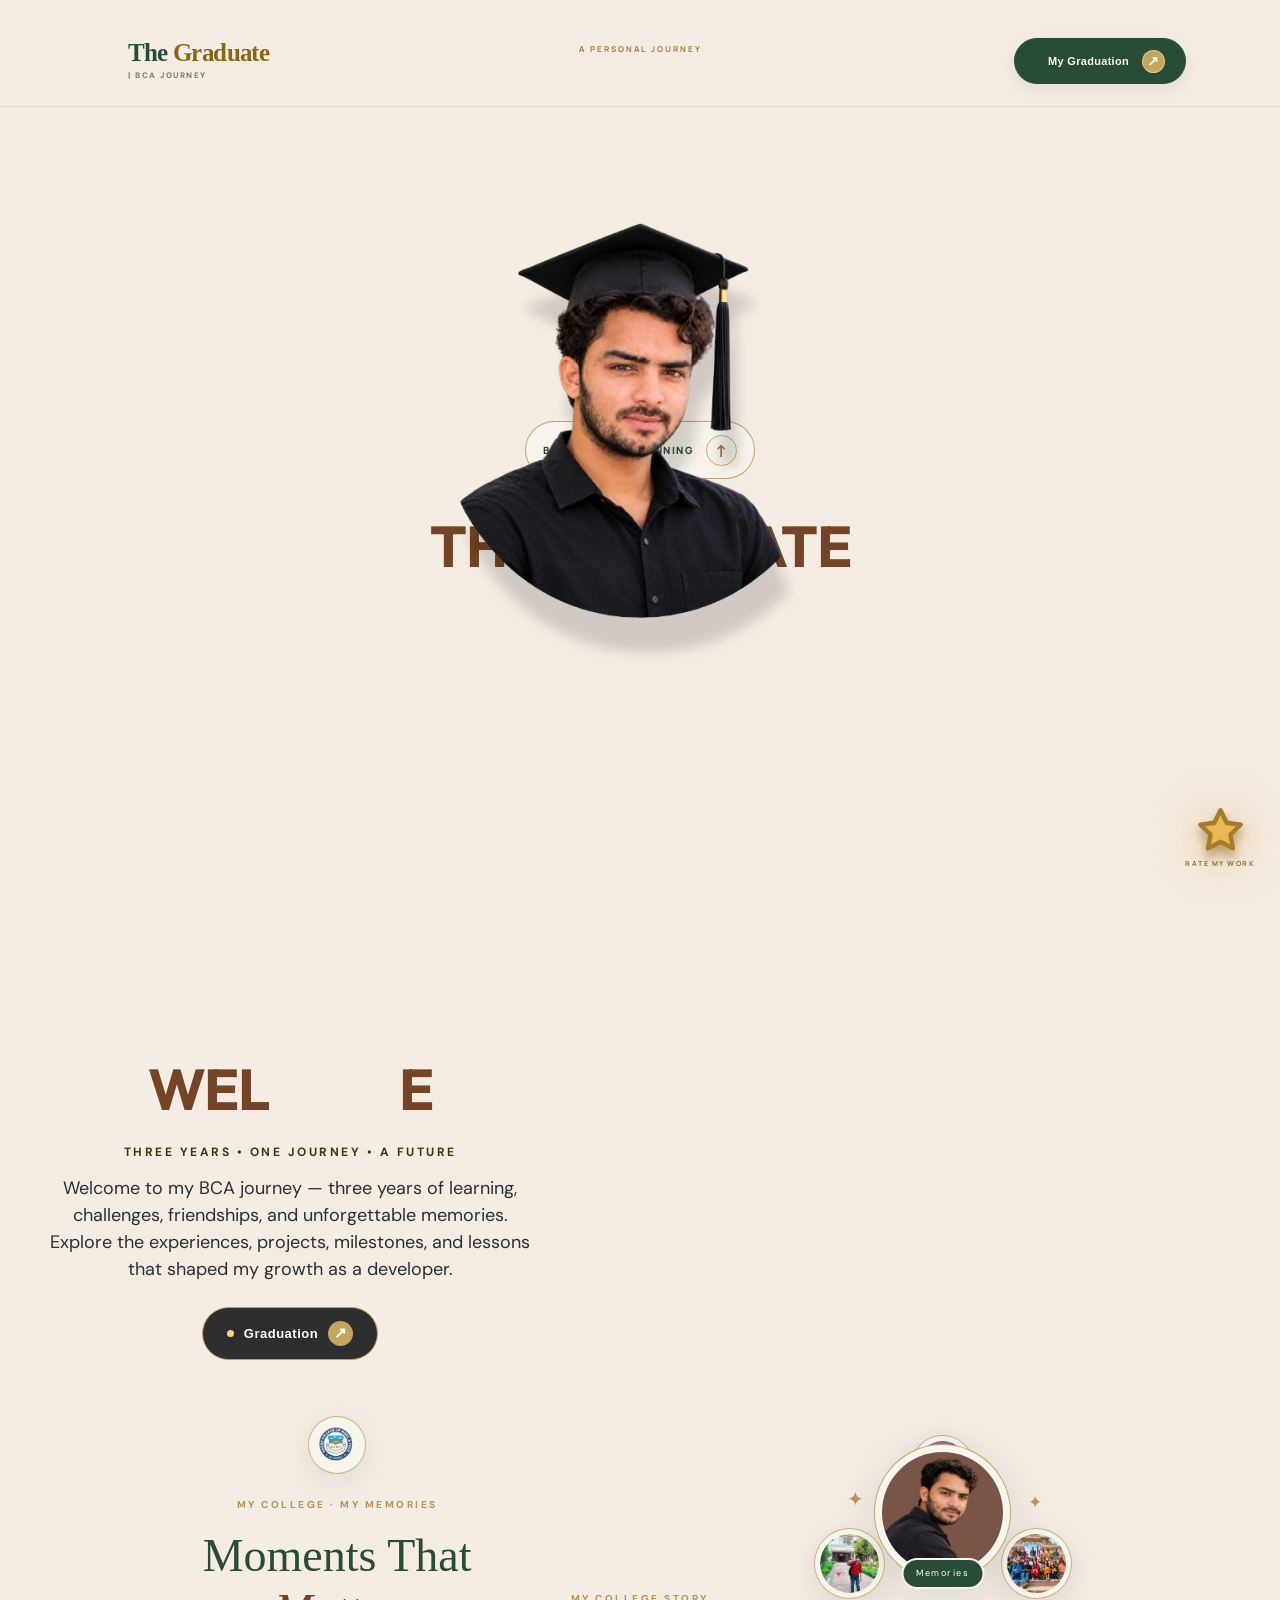
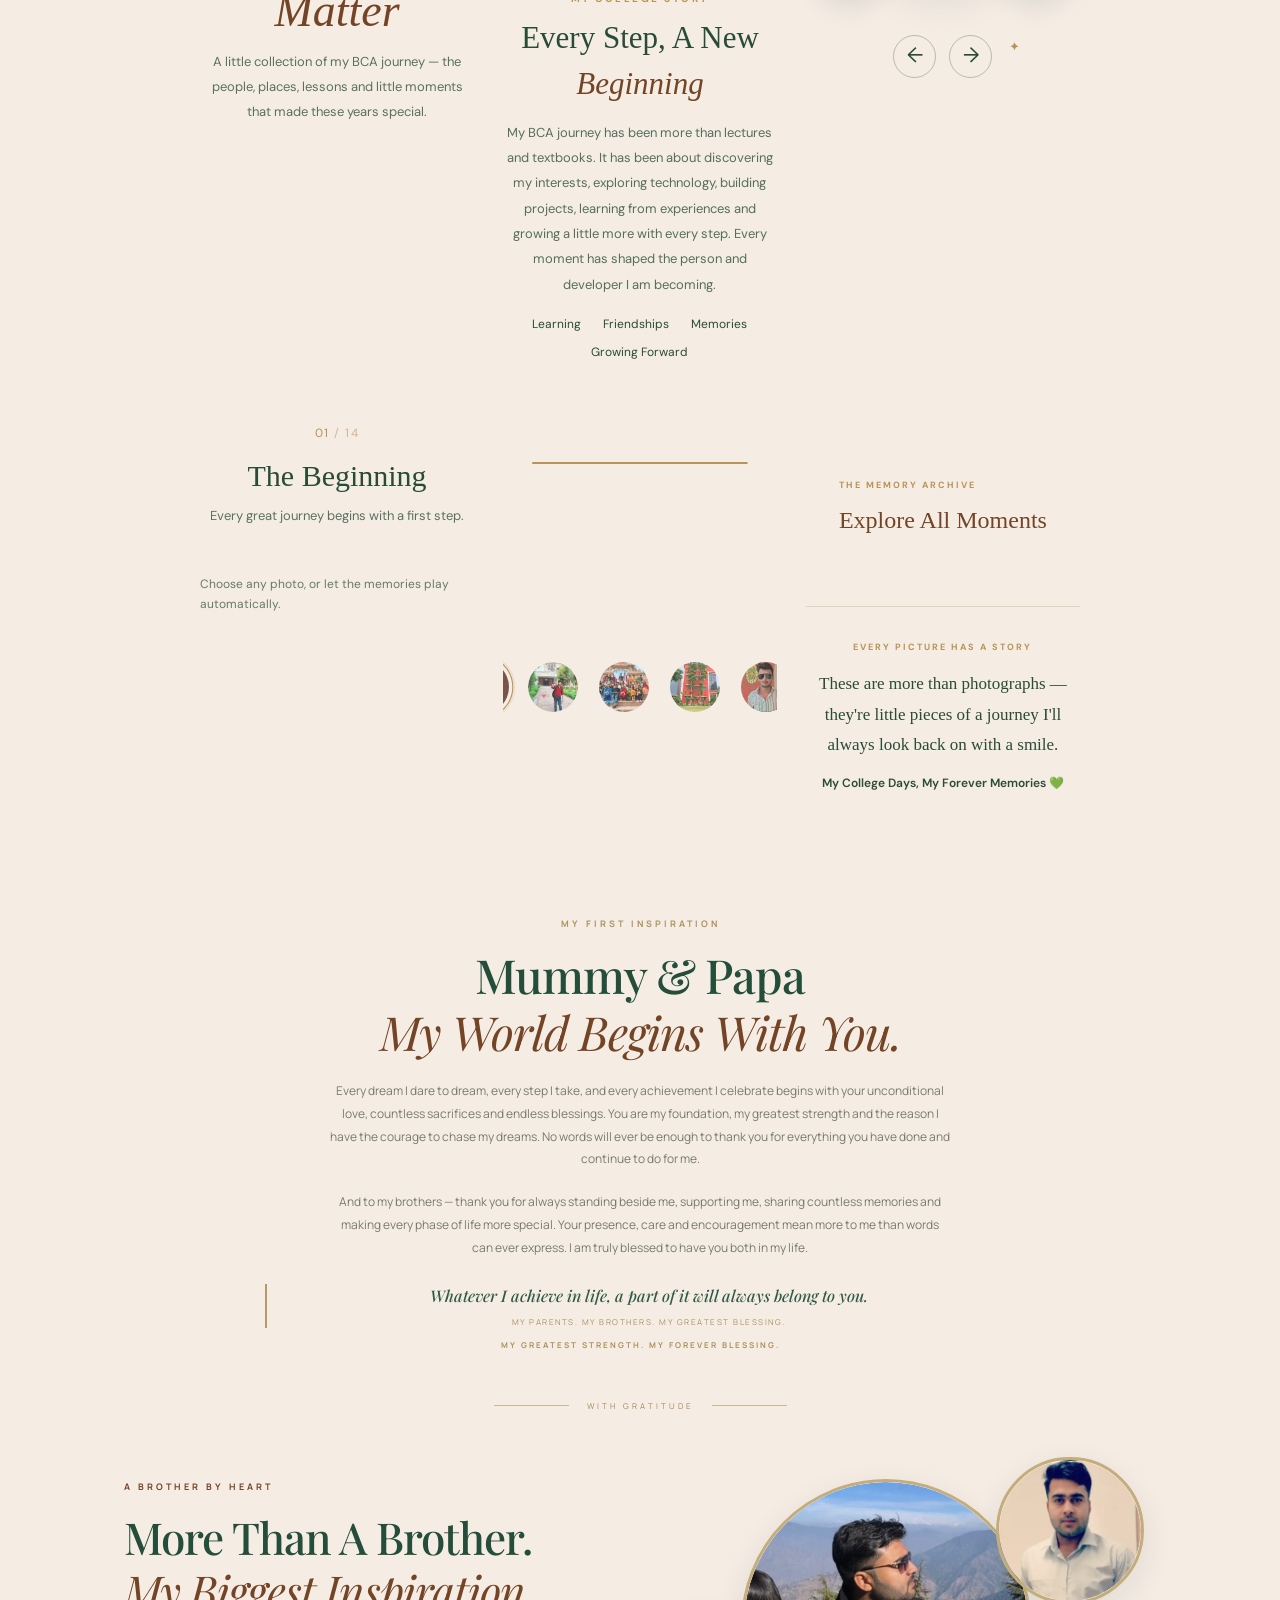
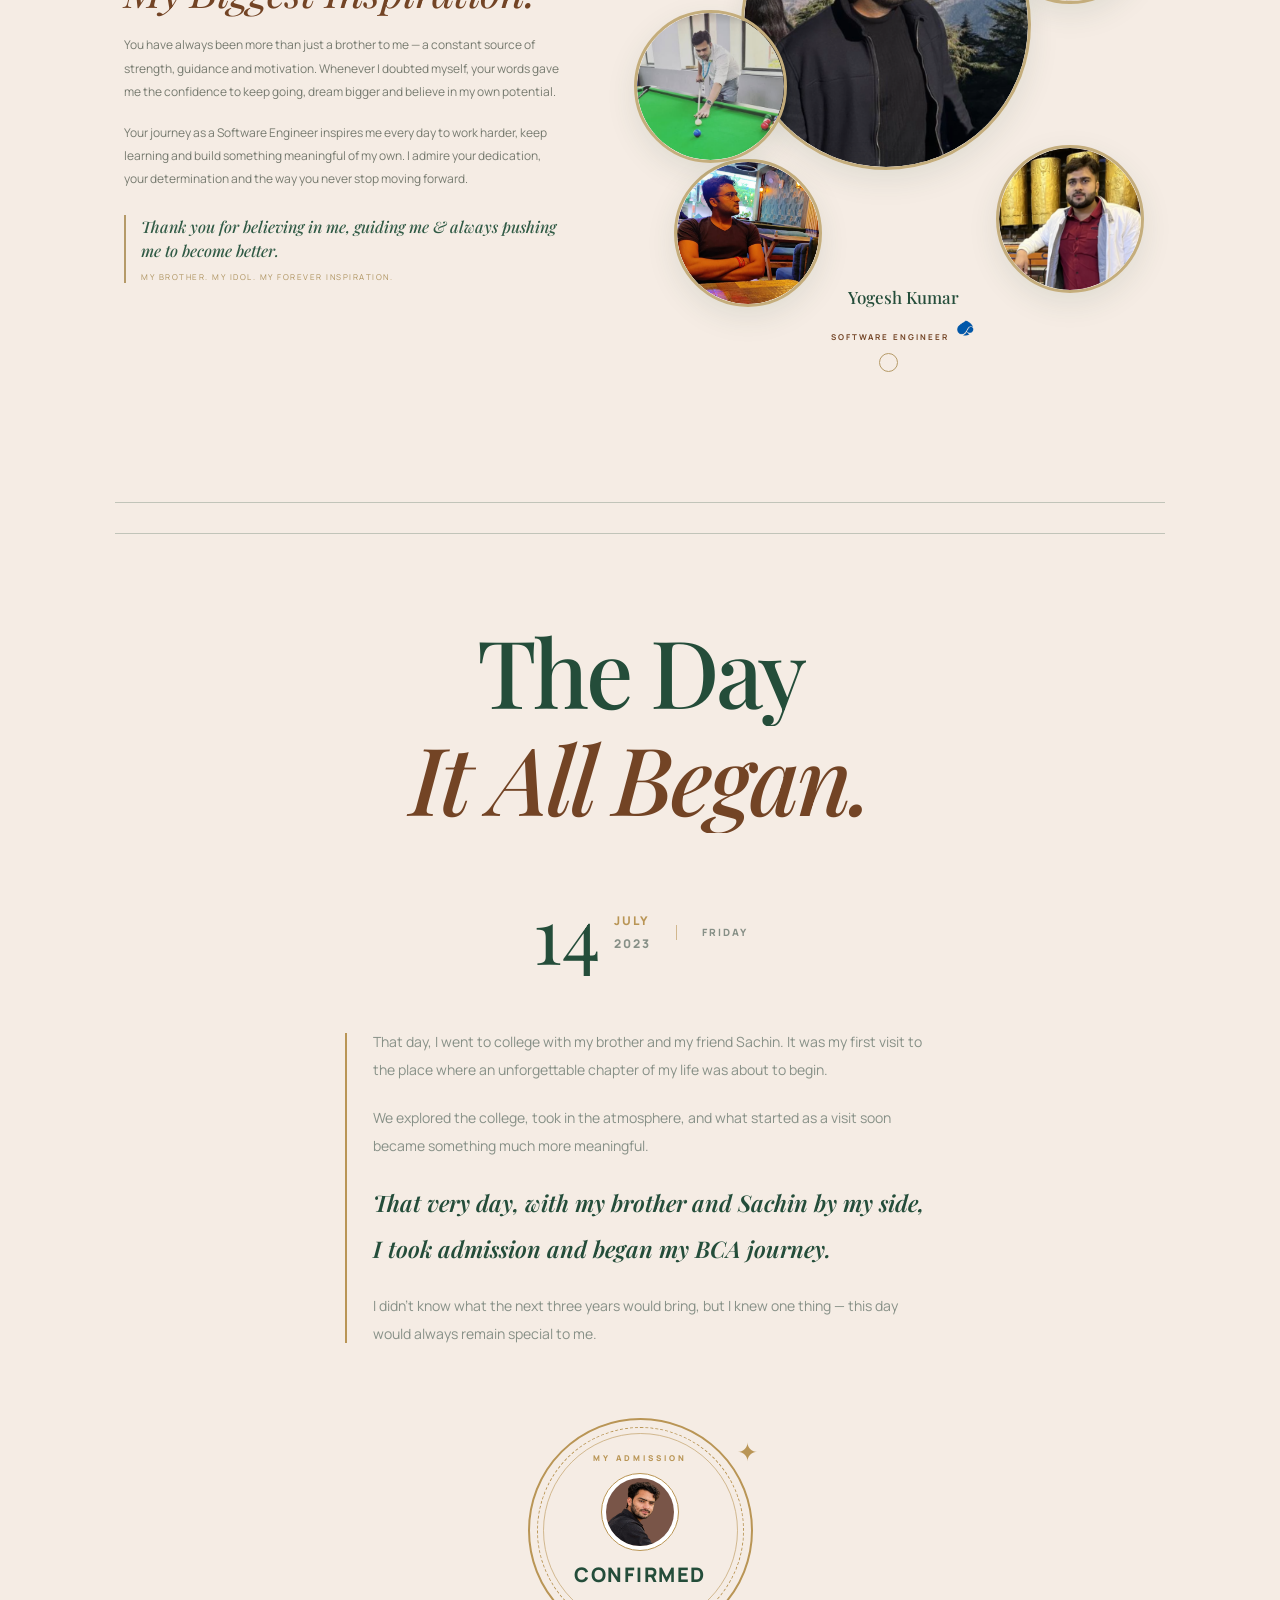
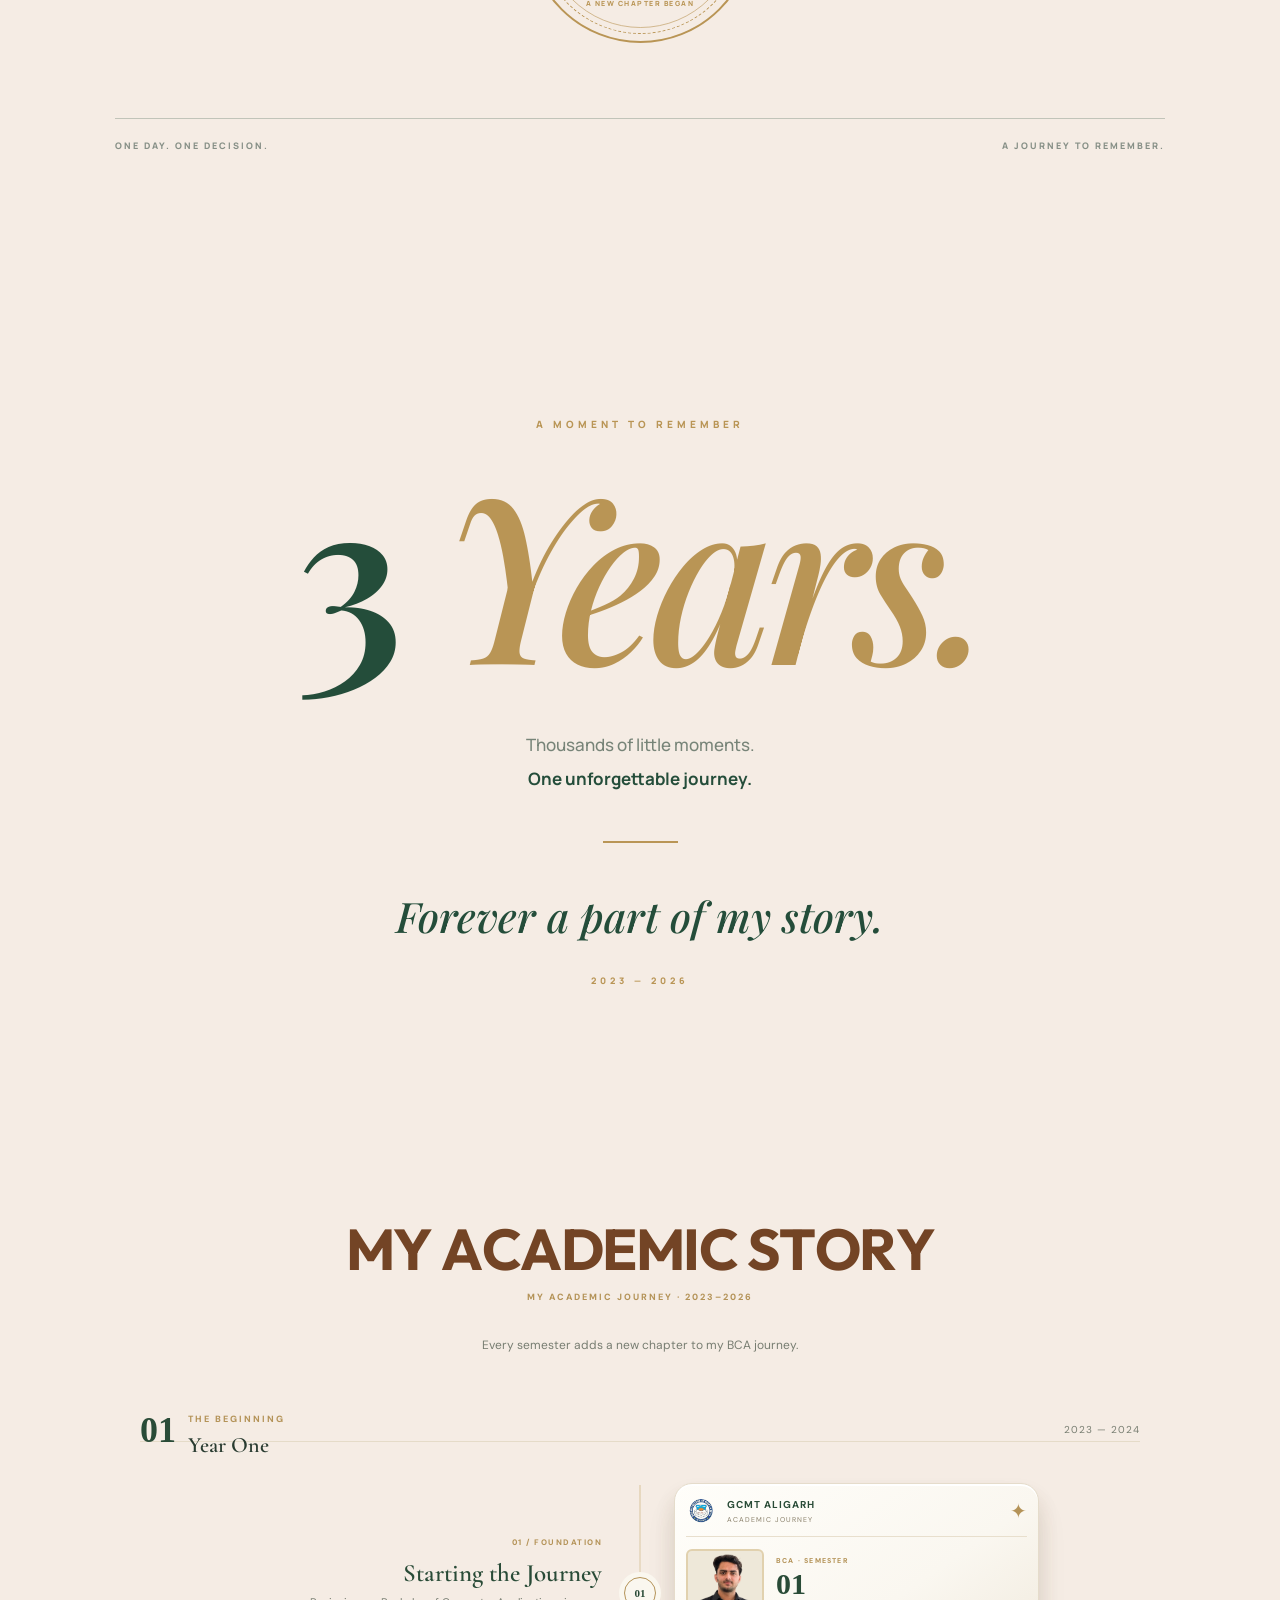
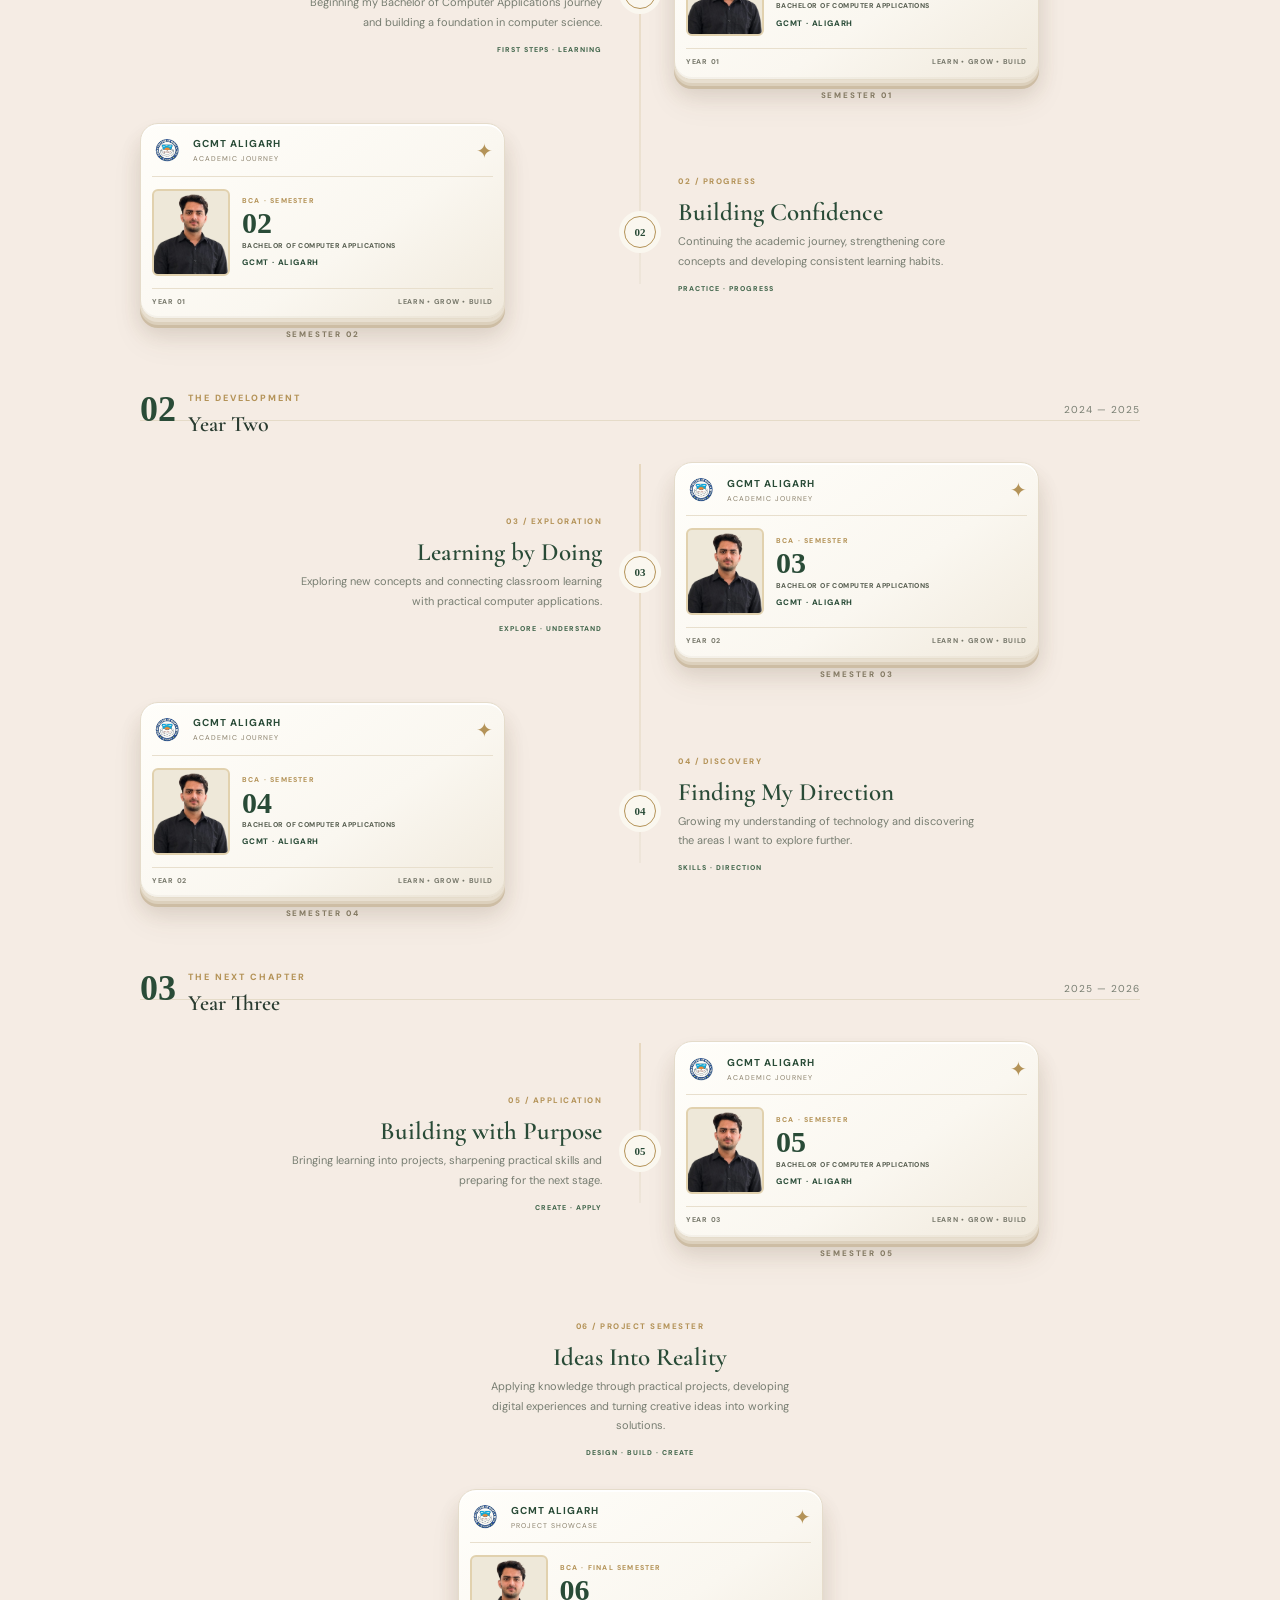
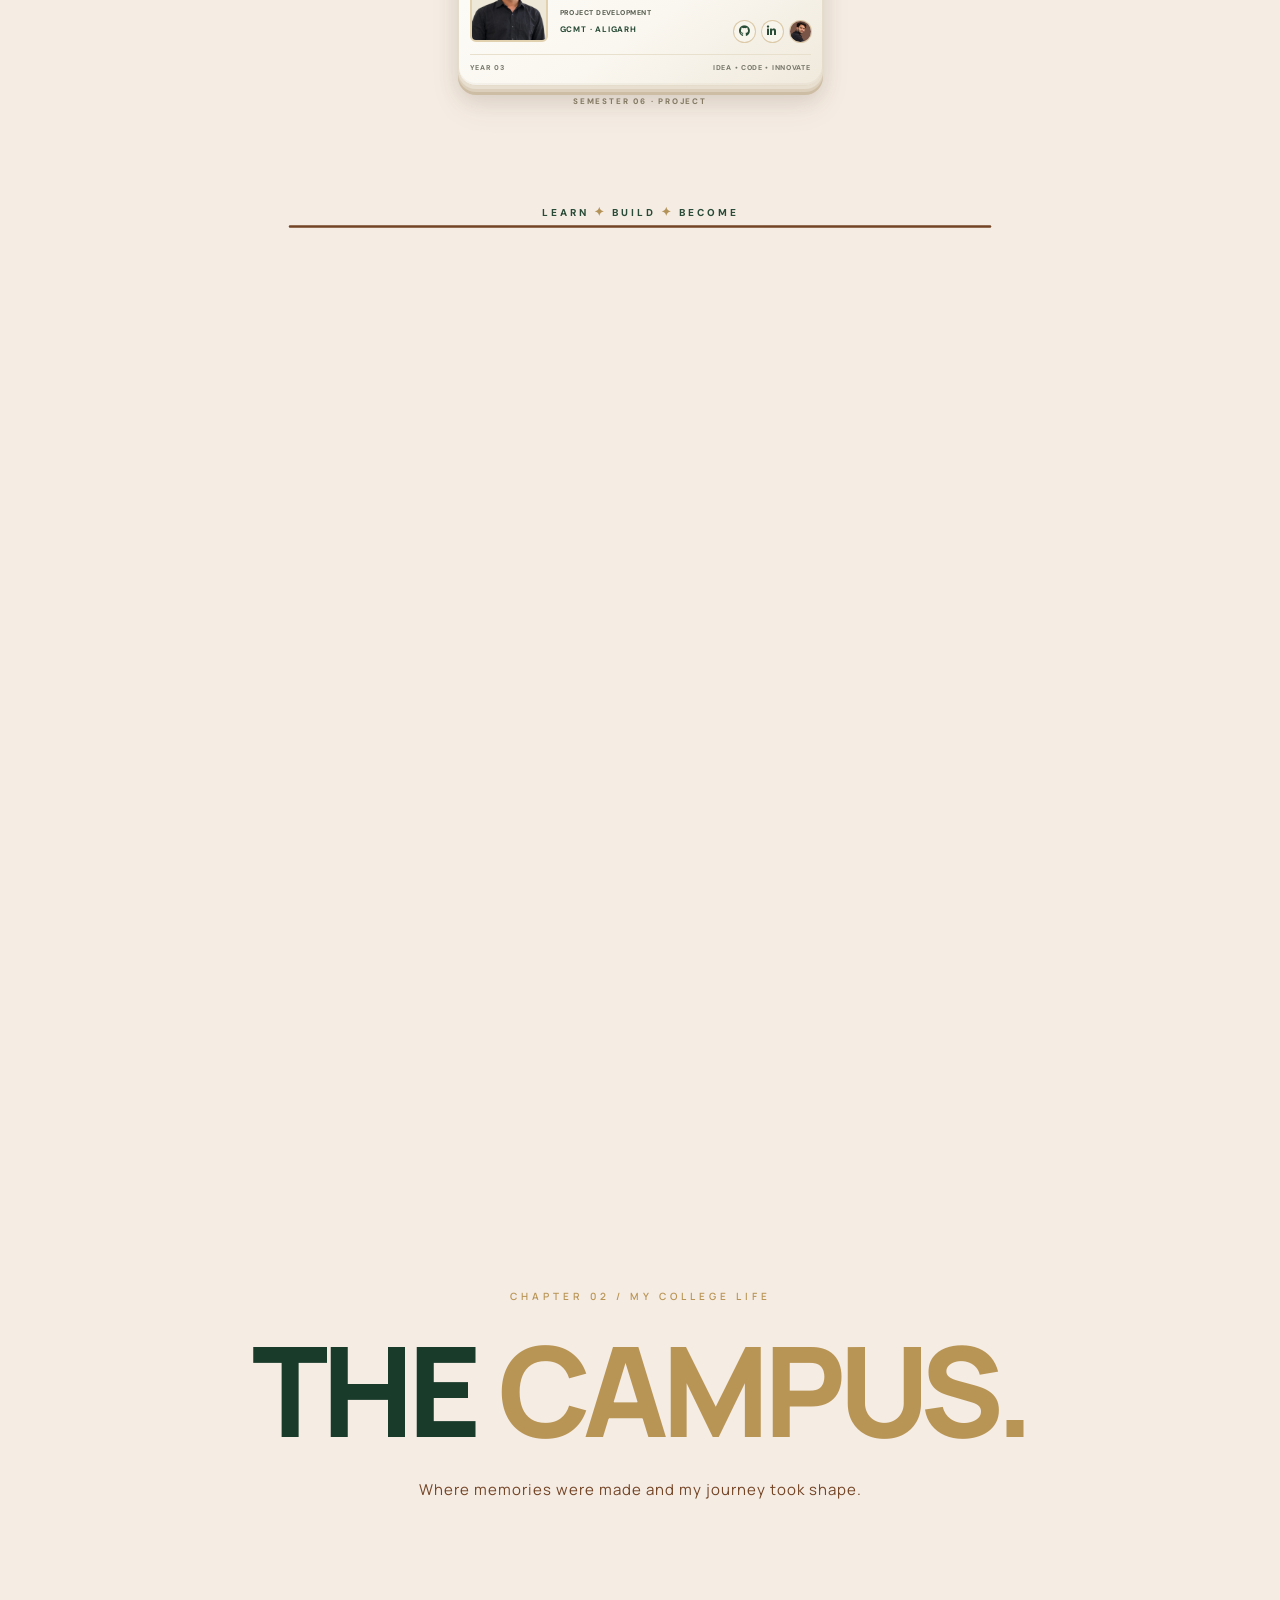
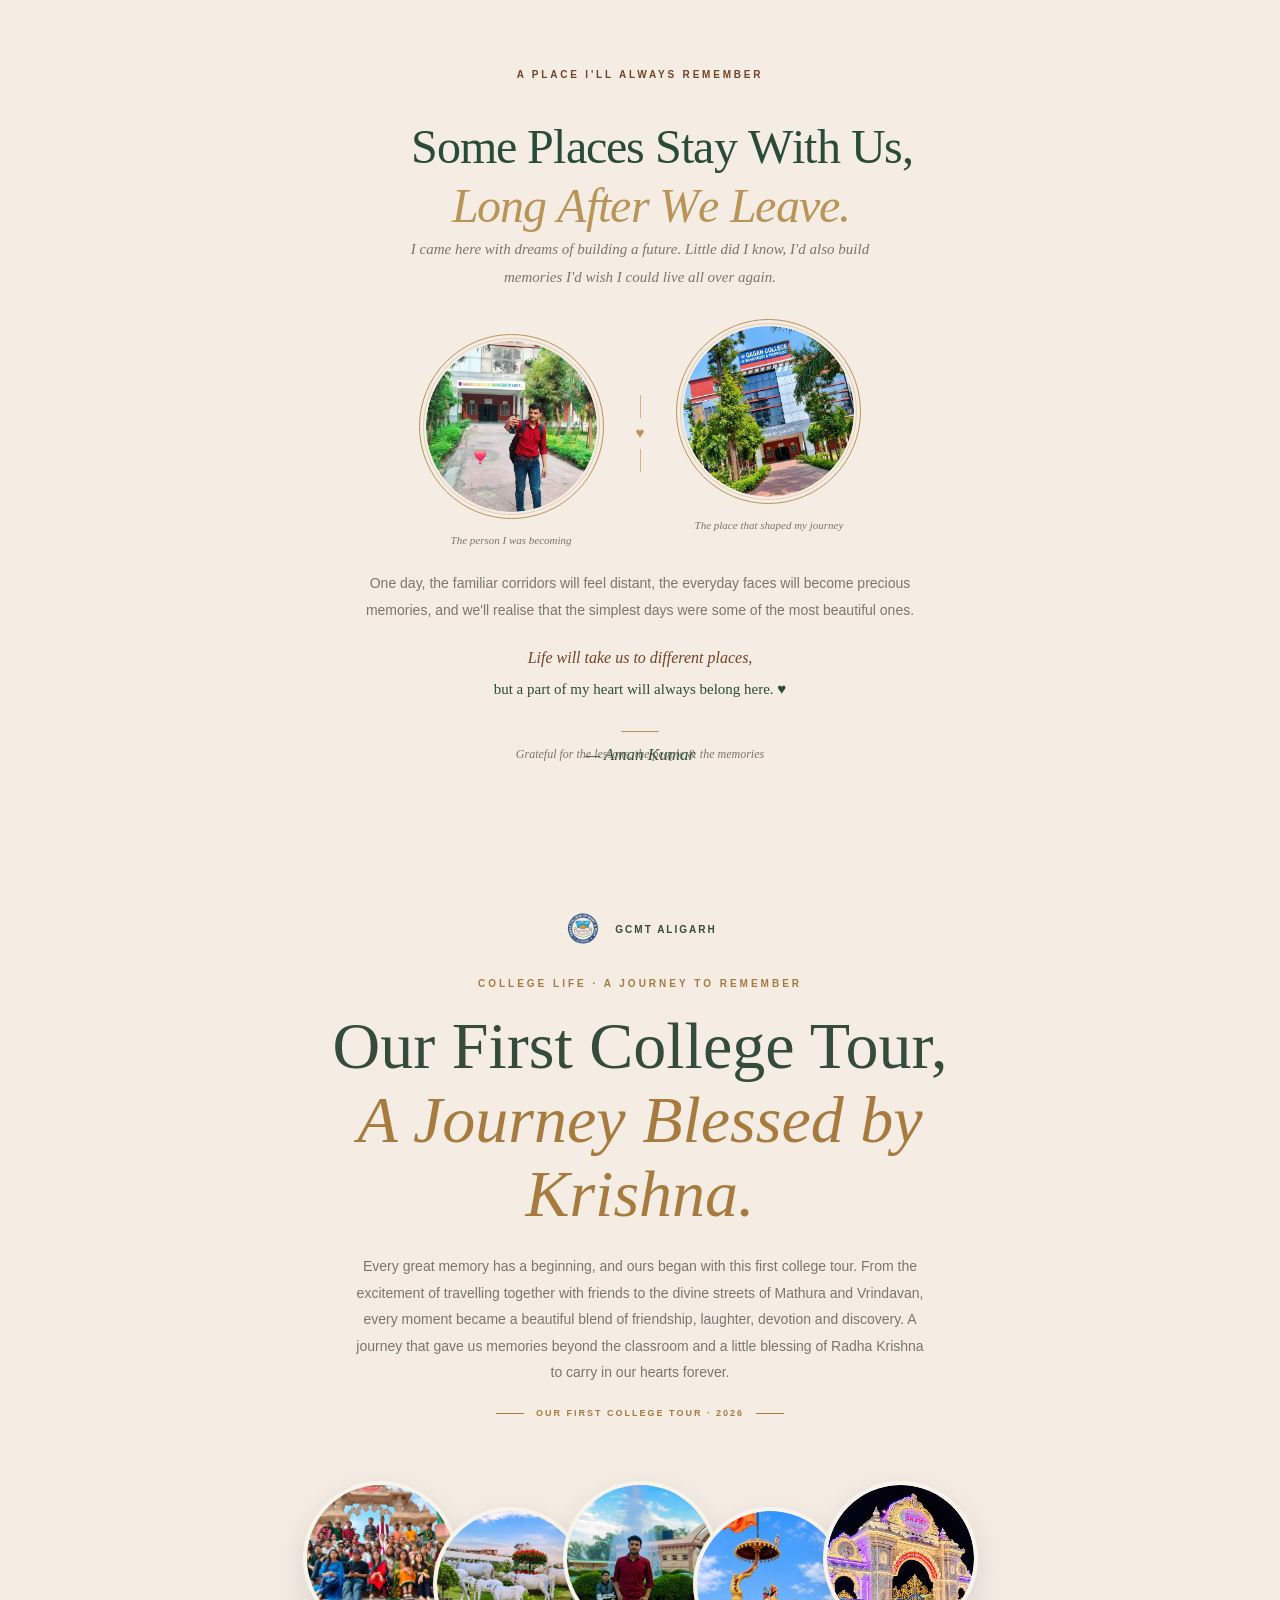
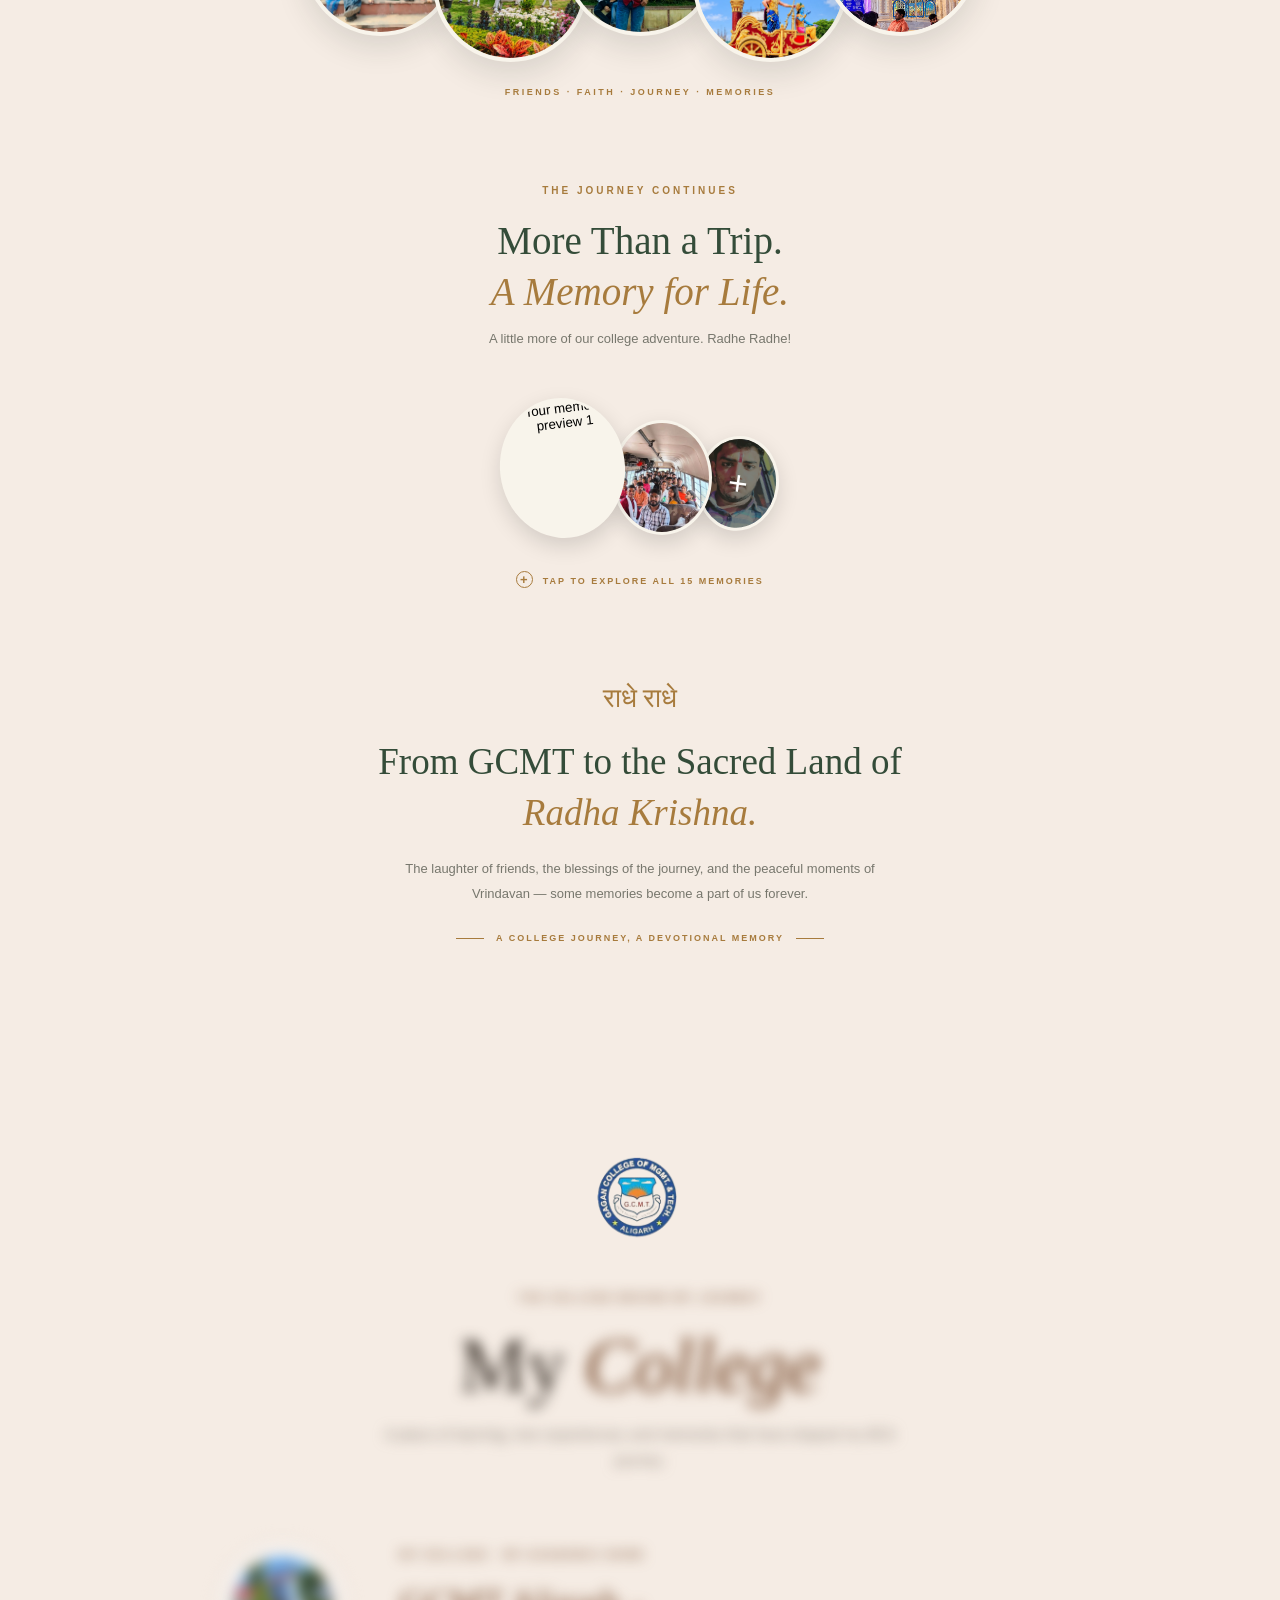
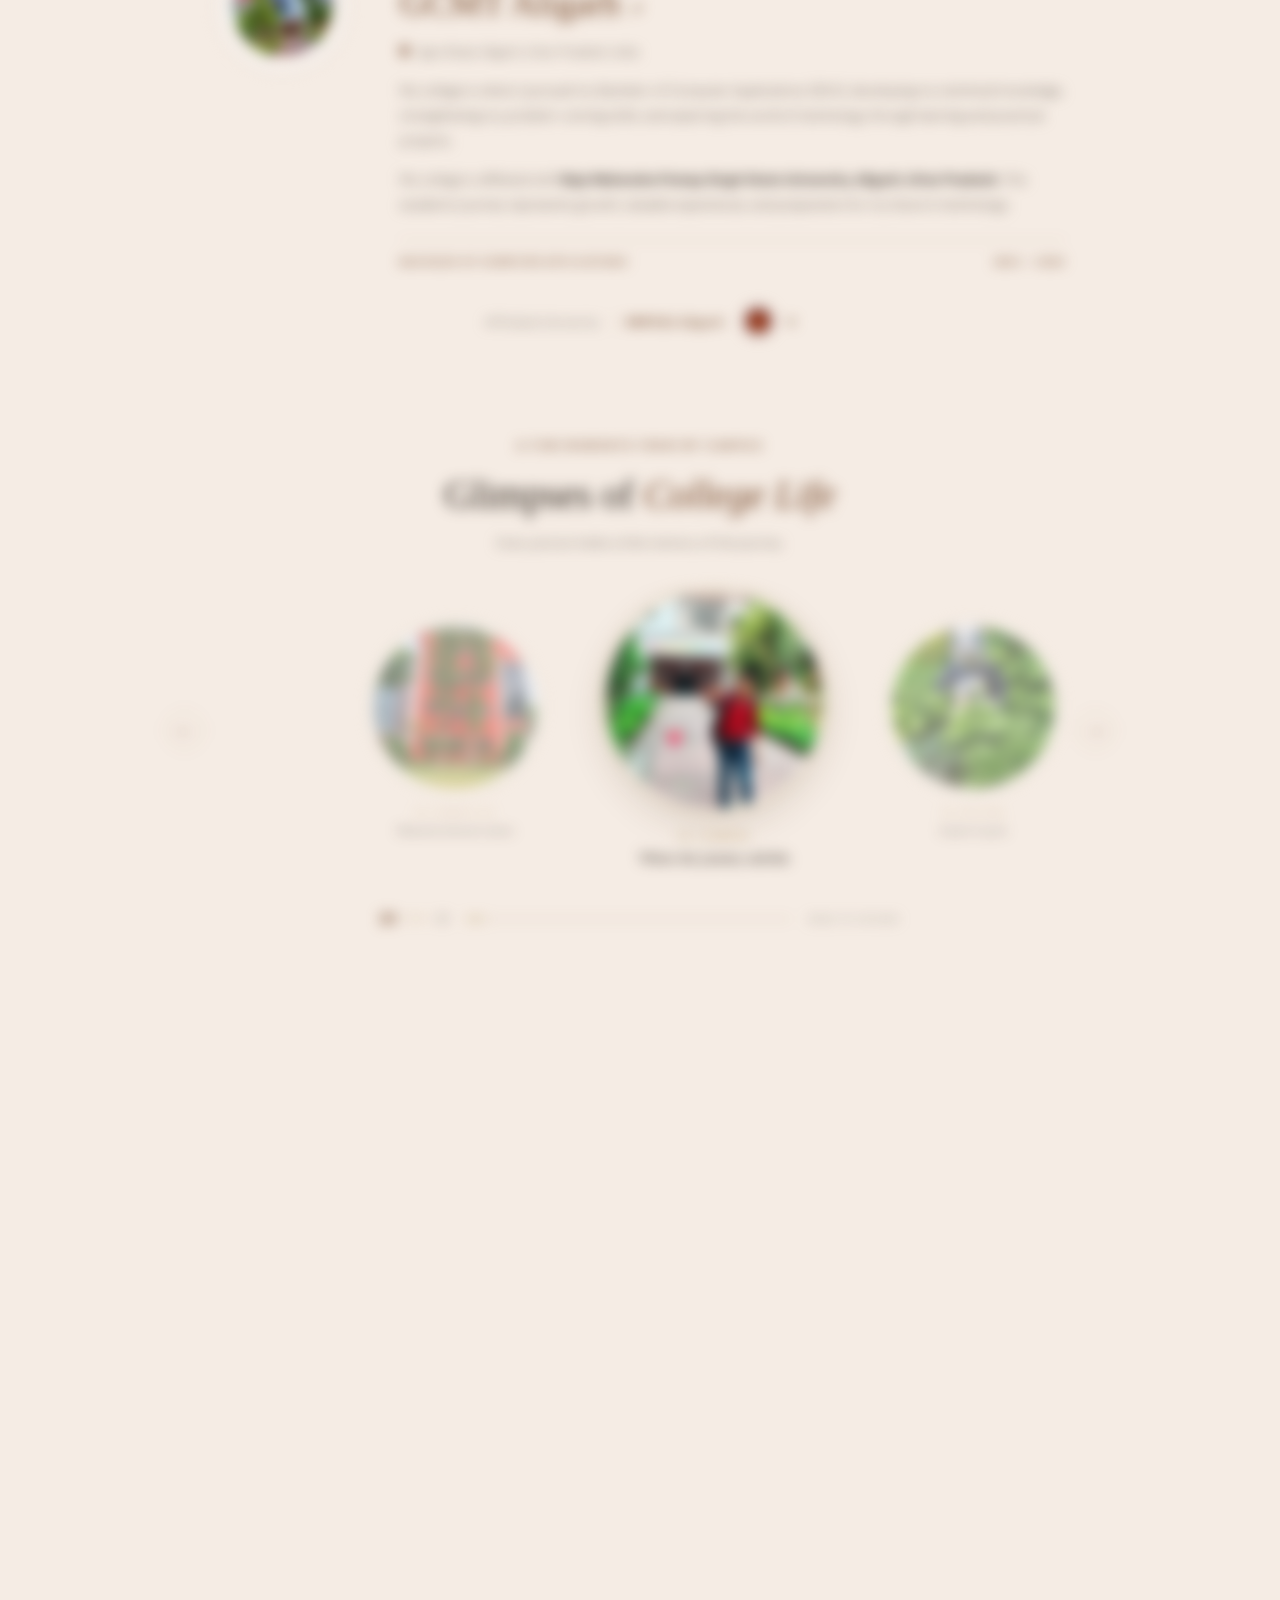
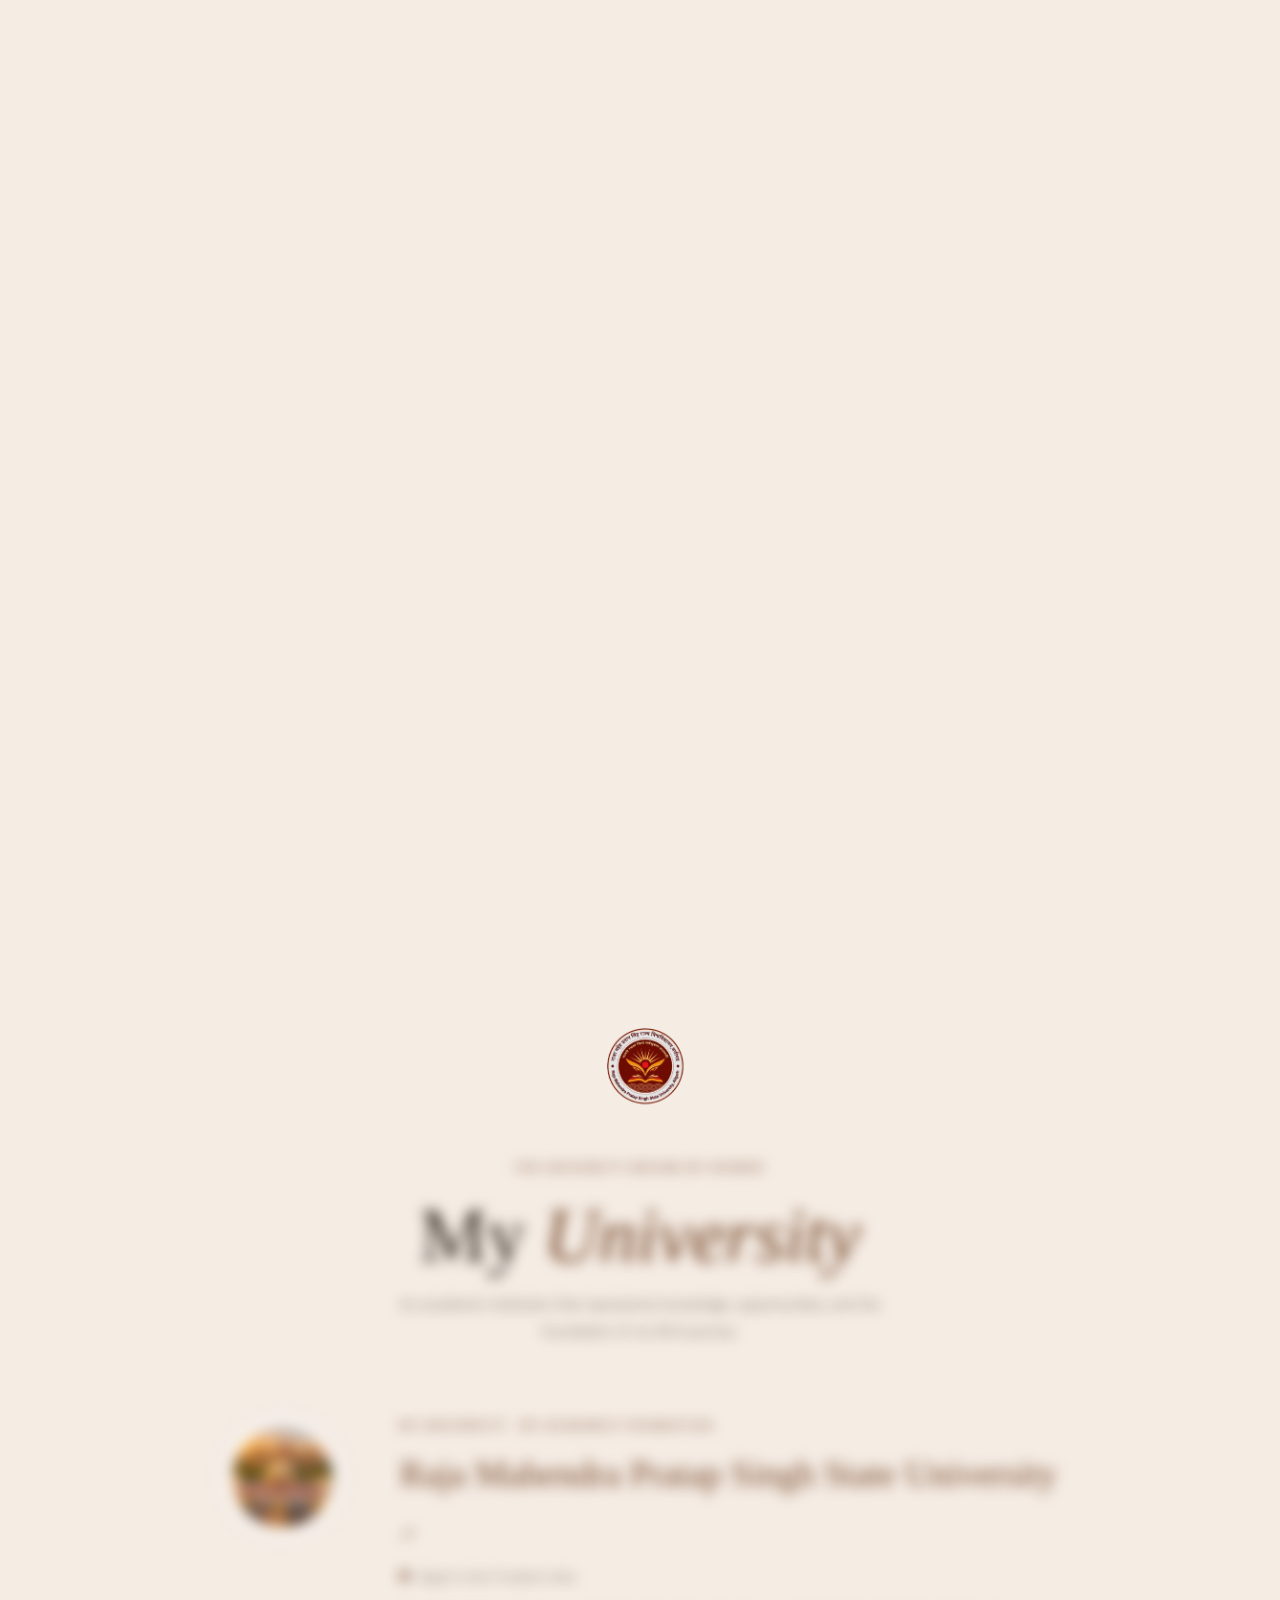
==== commit 2e4fc1a6: "jj" ====
--- a/index.html
+++ b/index.html
@@ -37245,6 +37245,8 @@
 <!-- that code out of body  -->
  
 
+</body>
+
 <script id="bca-advanced-reveals">
 (() => {
   const init = () => {
@@ -39398,7 +39400,6 @@
 }
 
 </style>
-</body>
 </html>
 
 
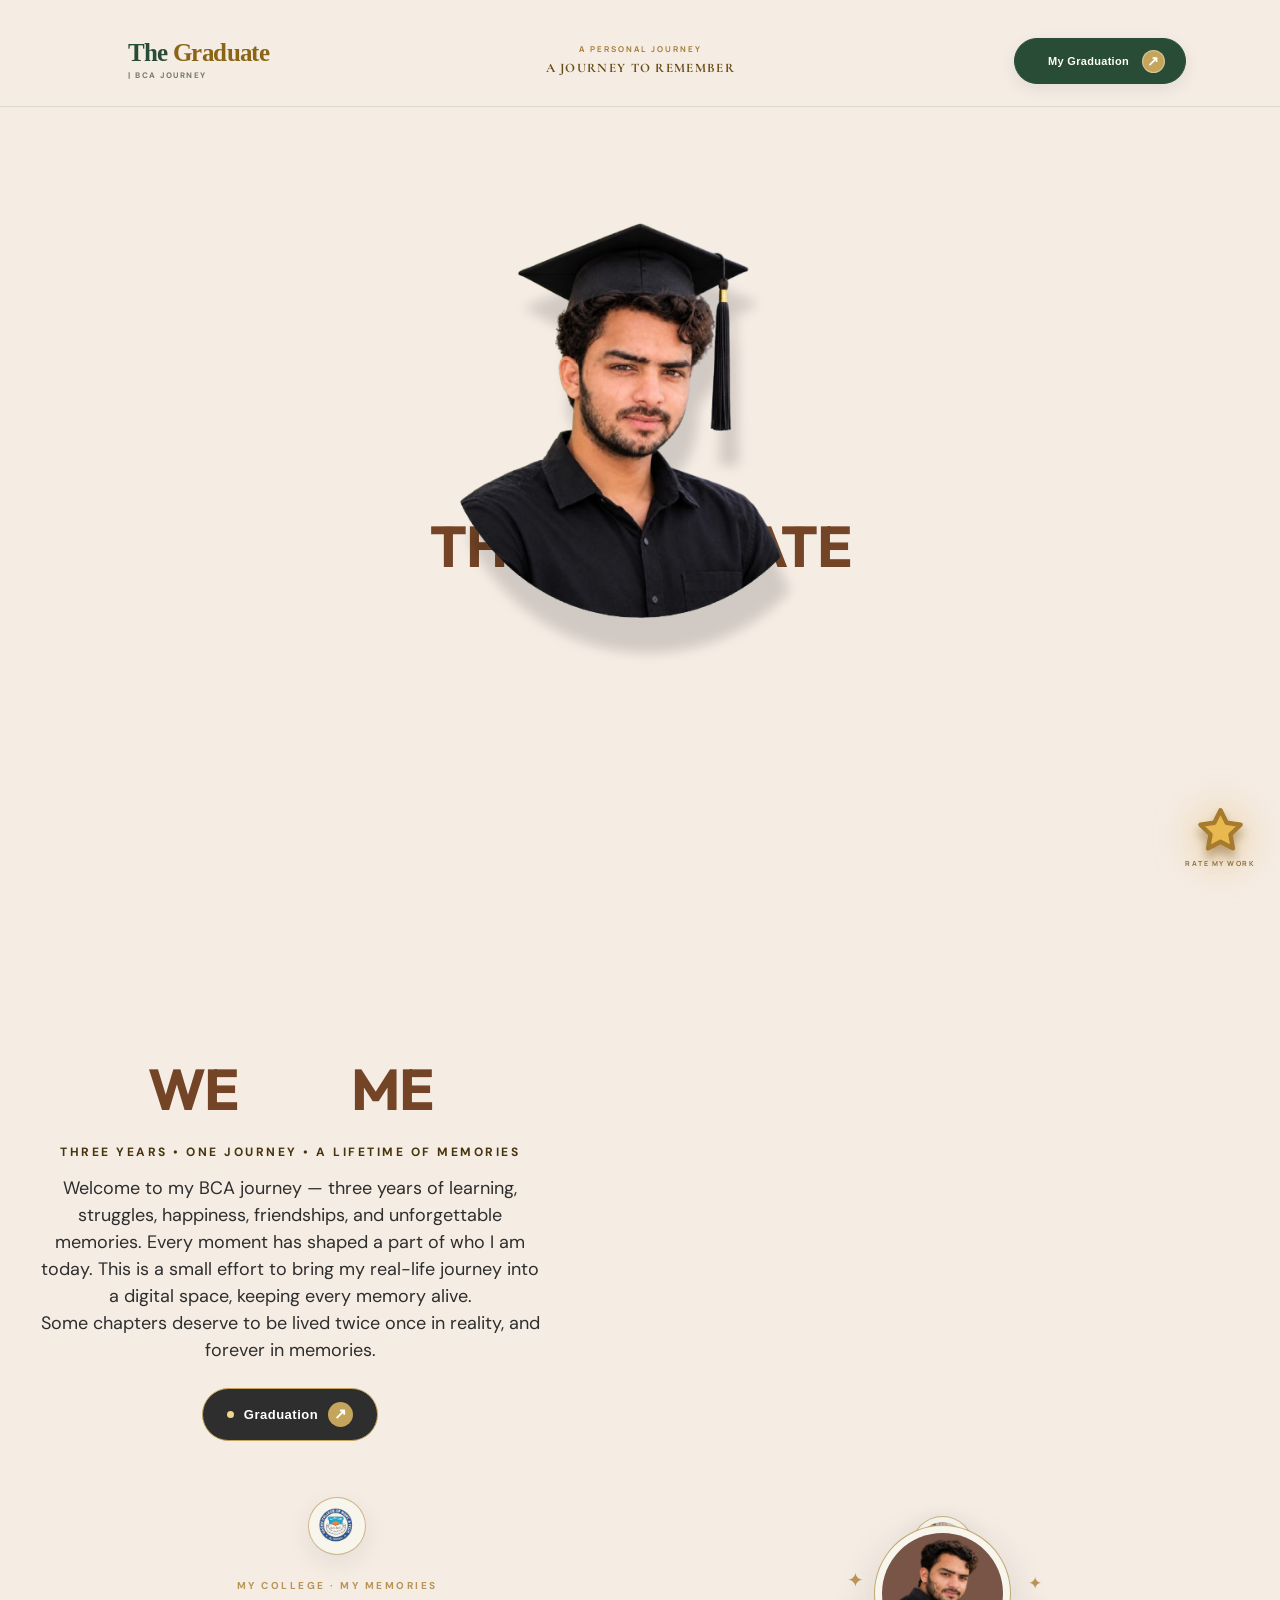
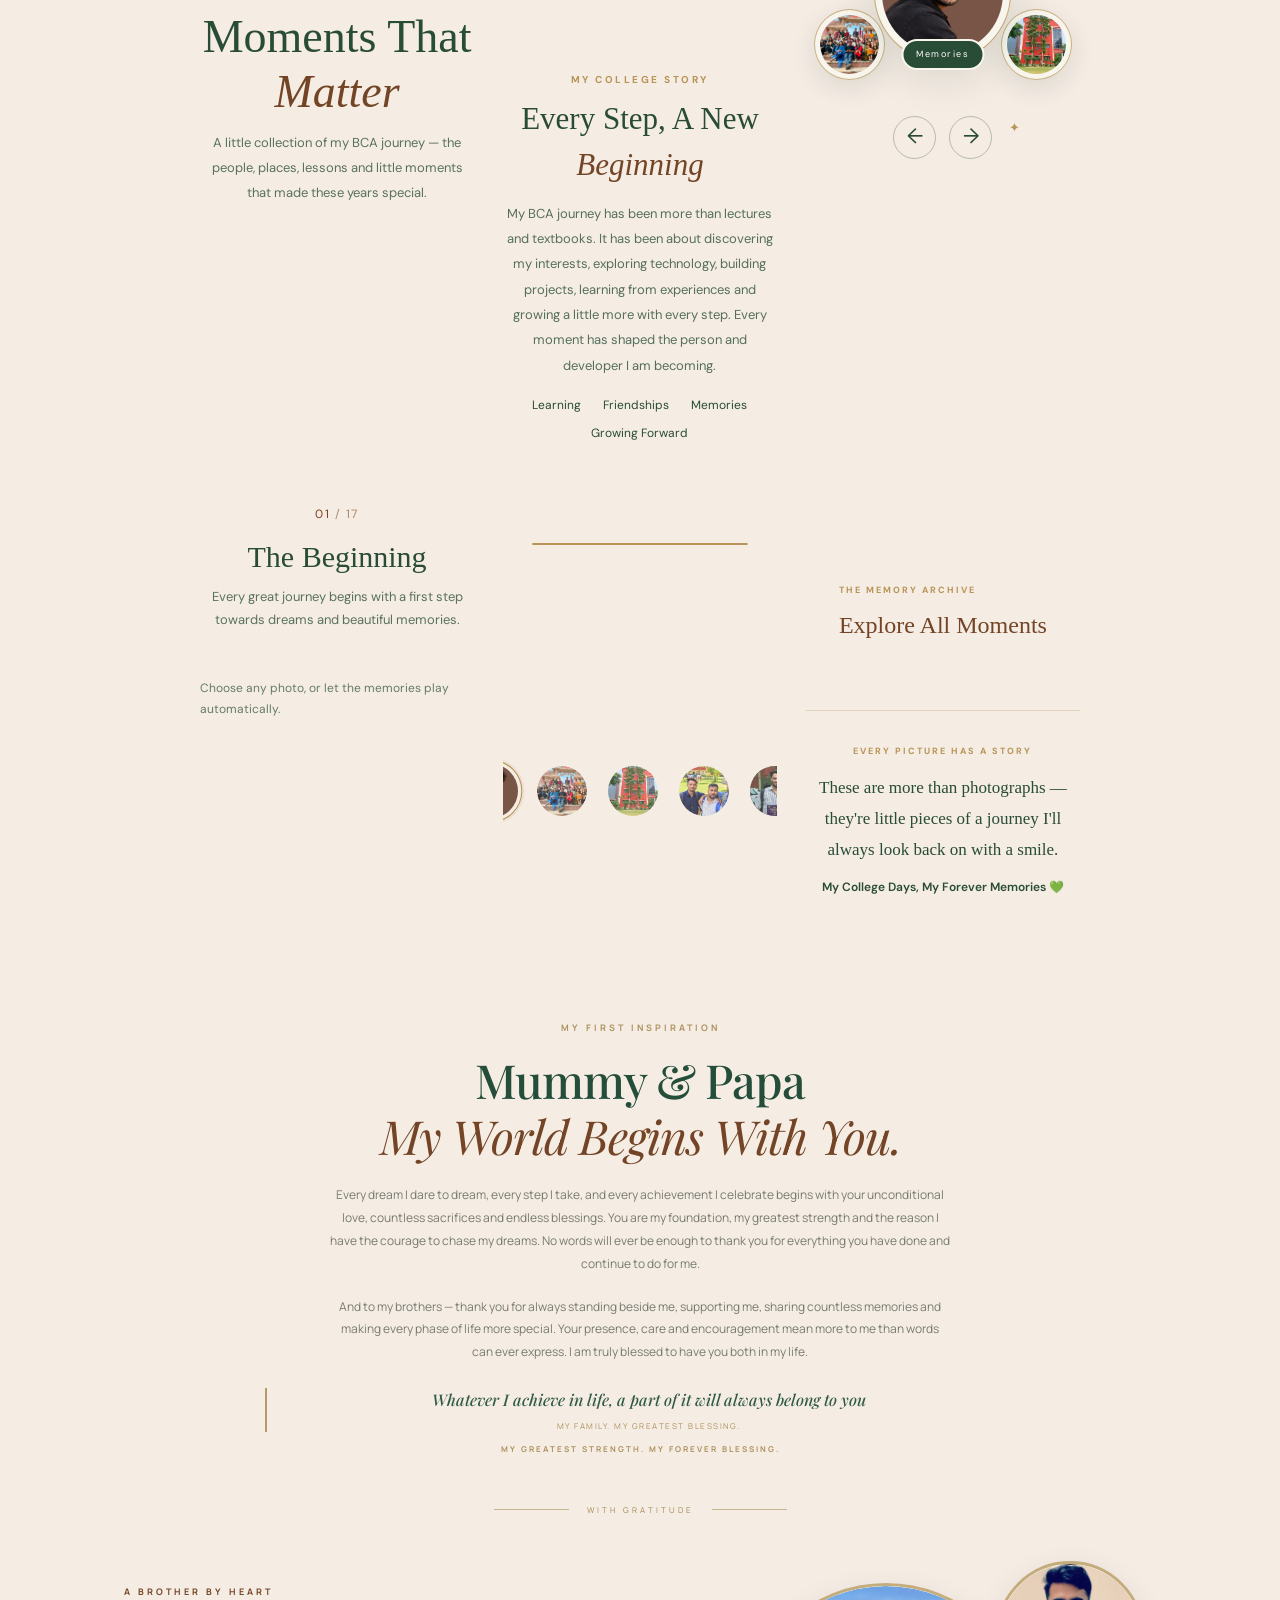
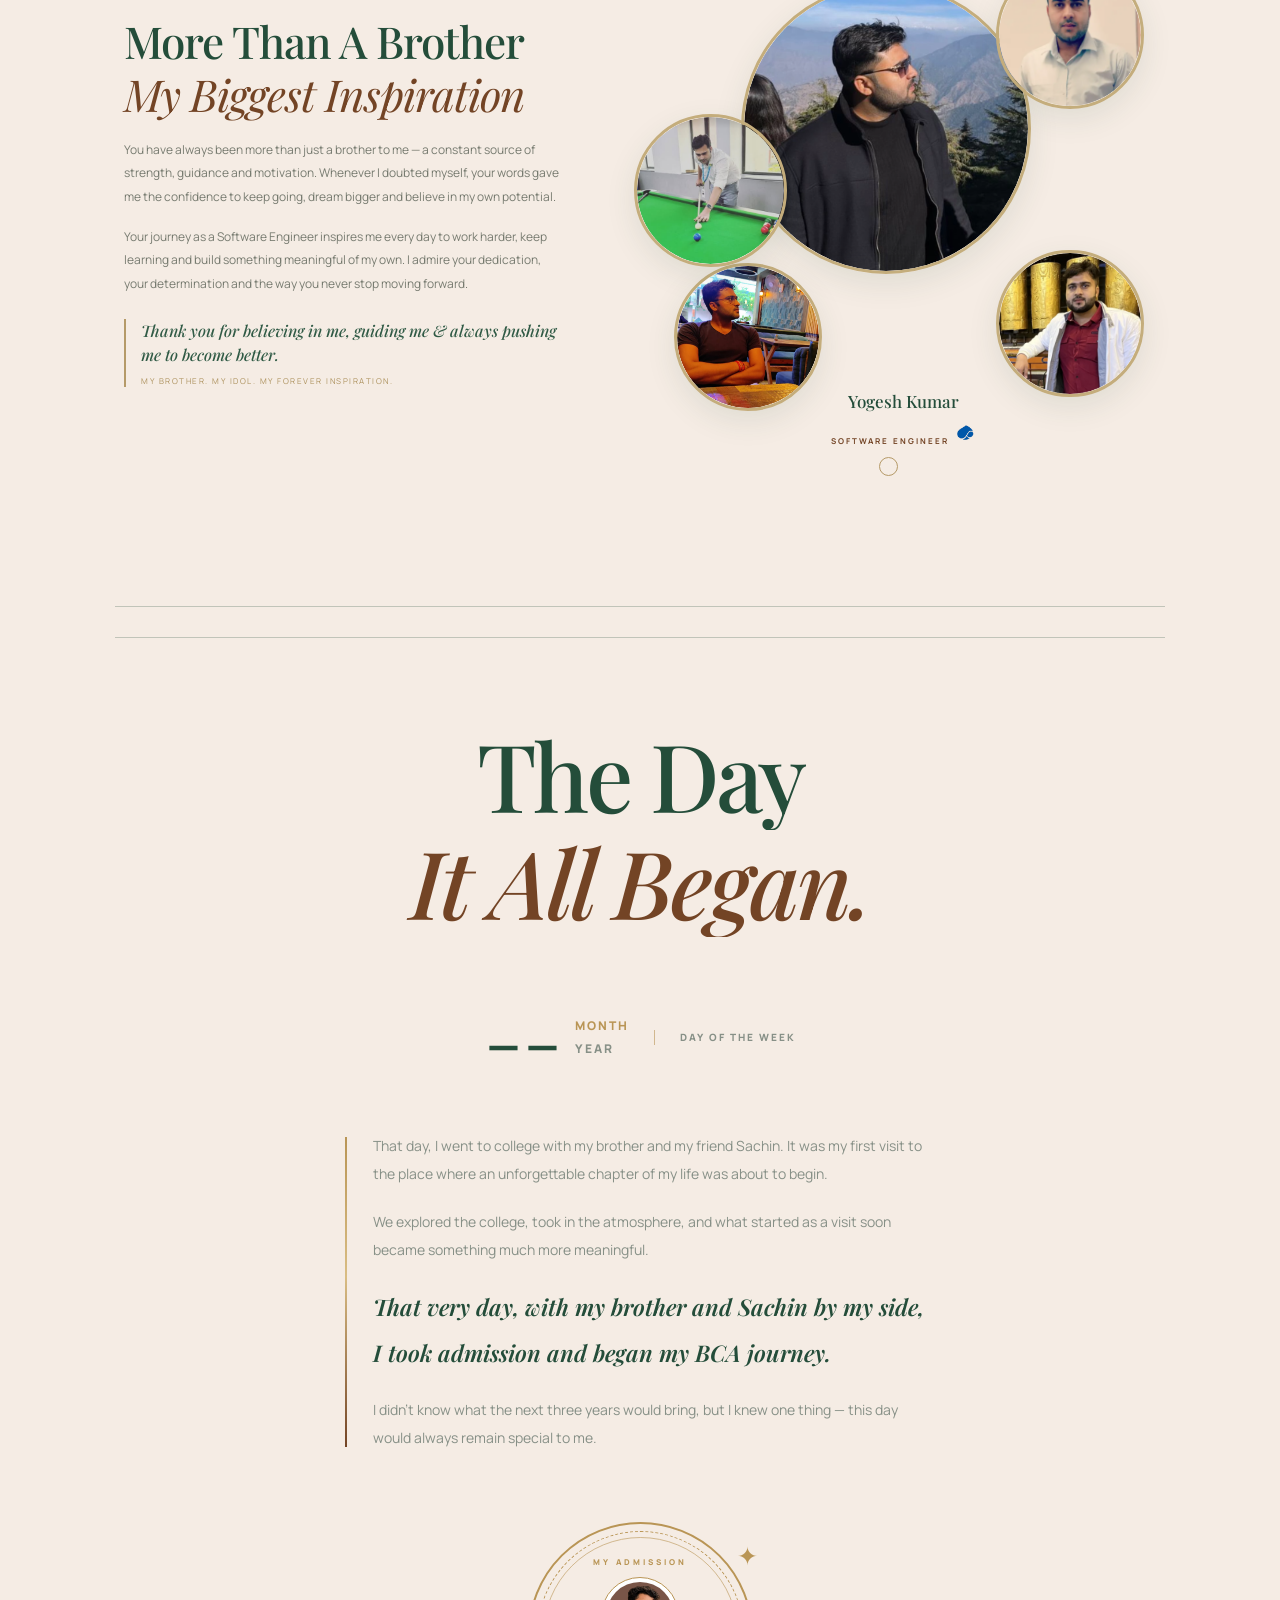
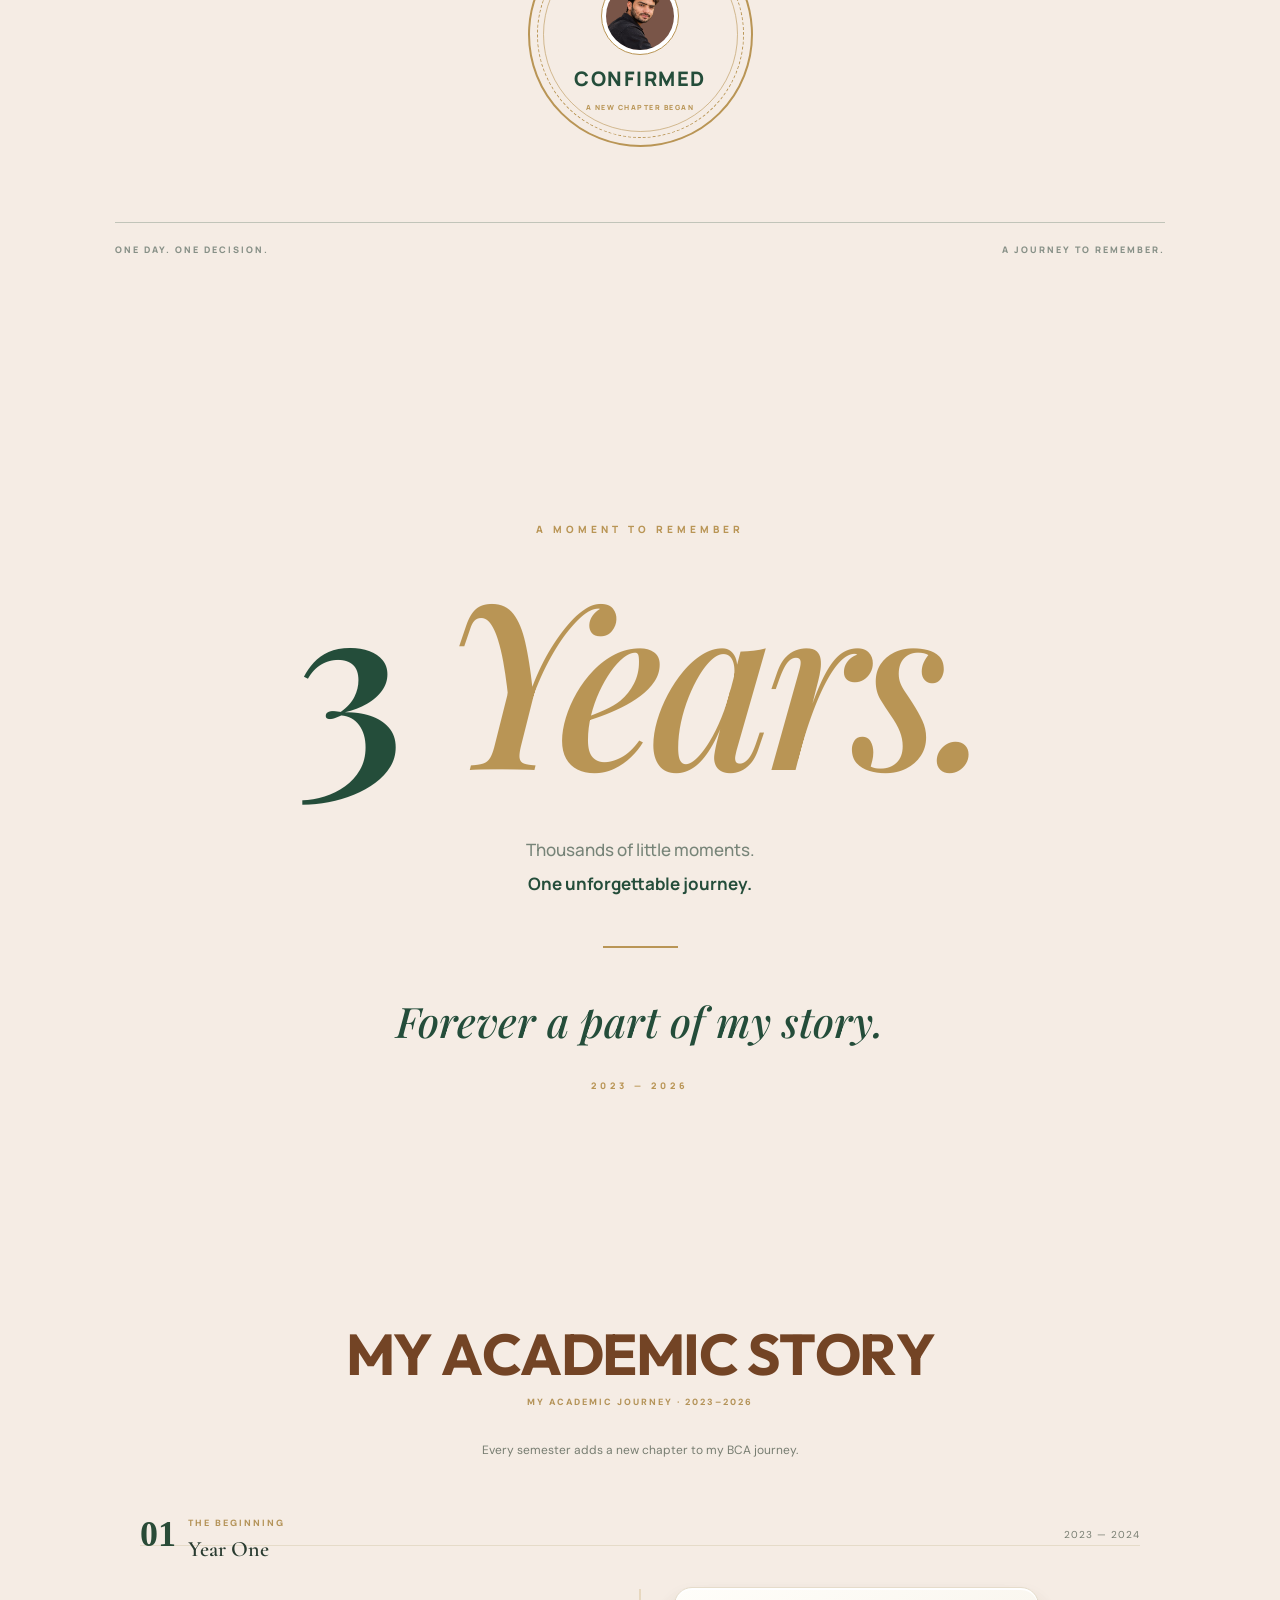
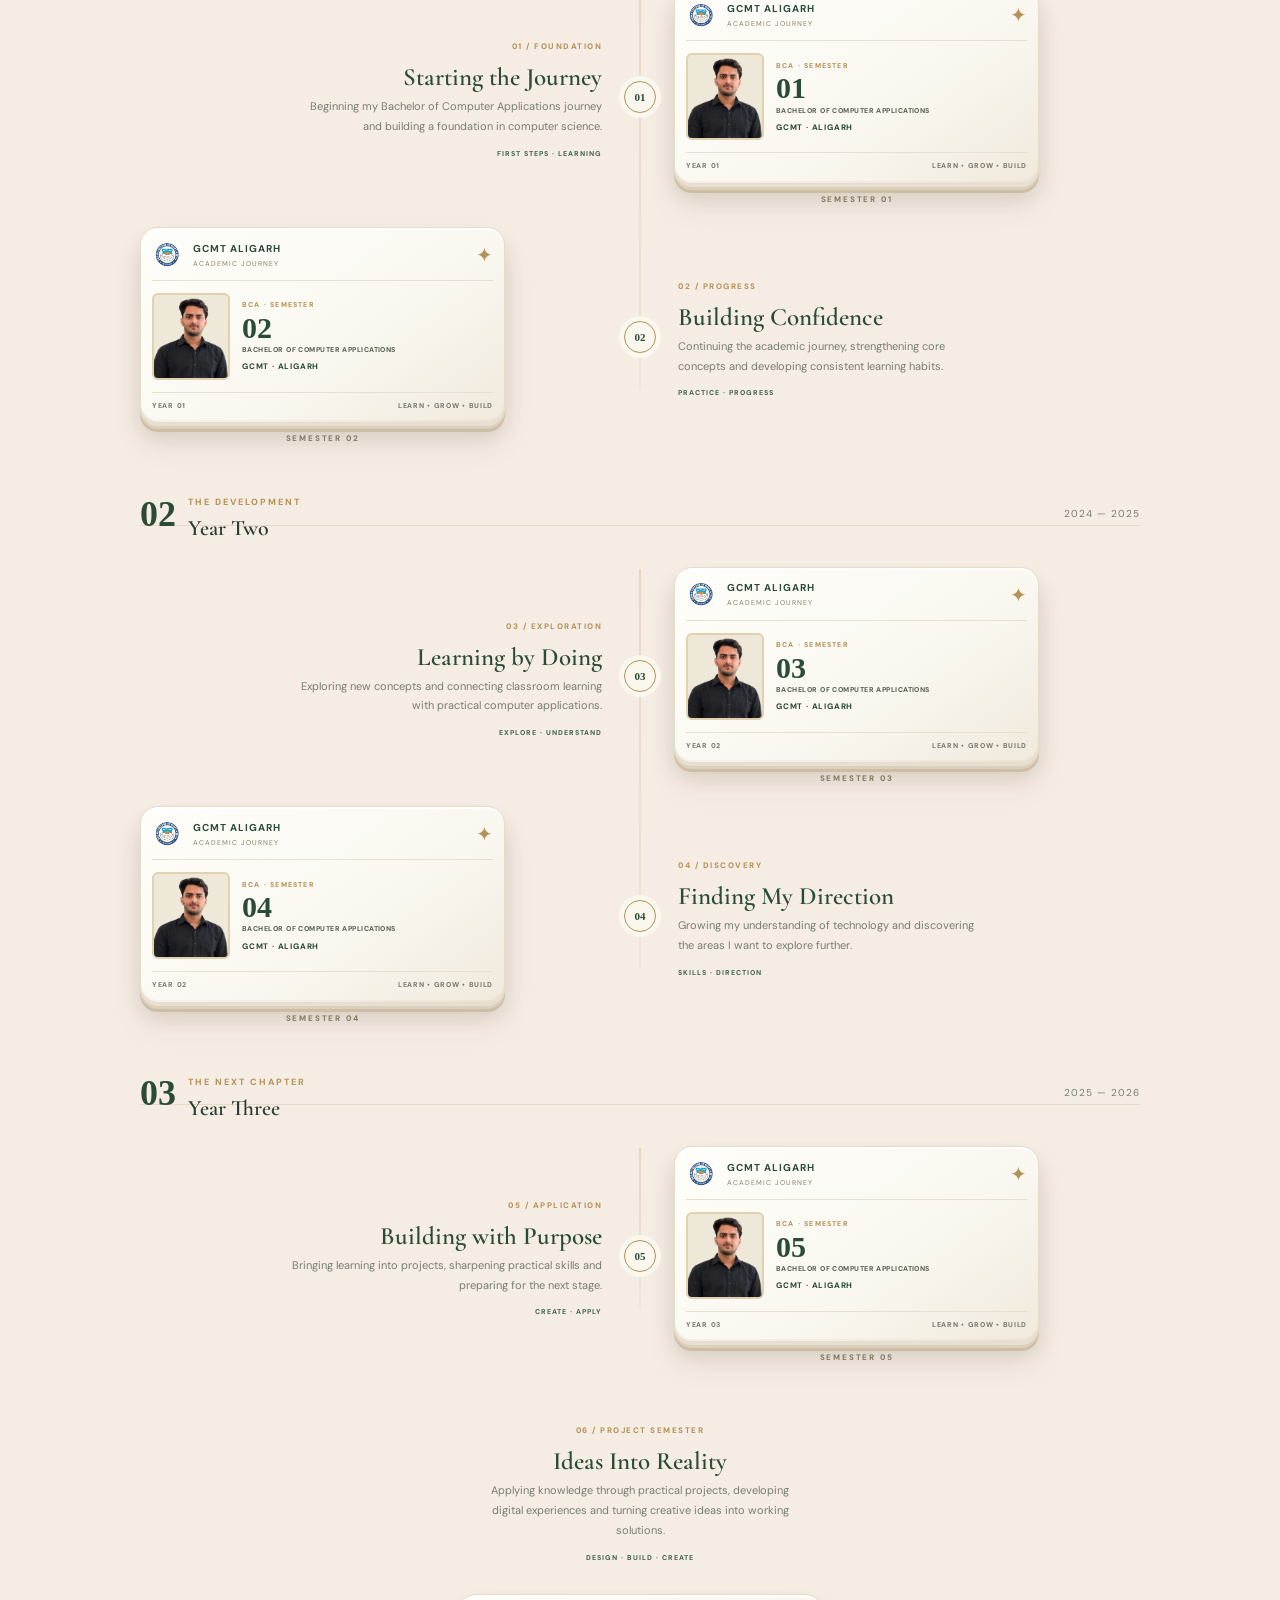
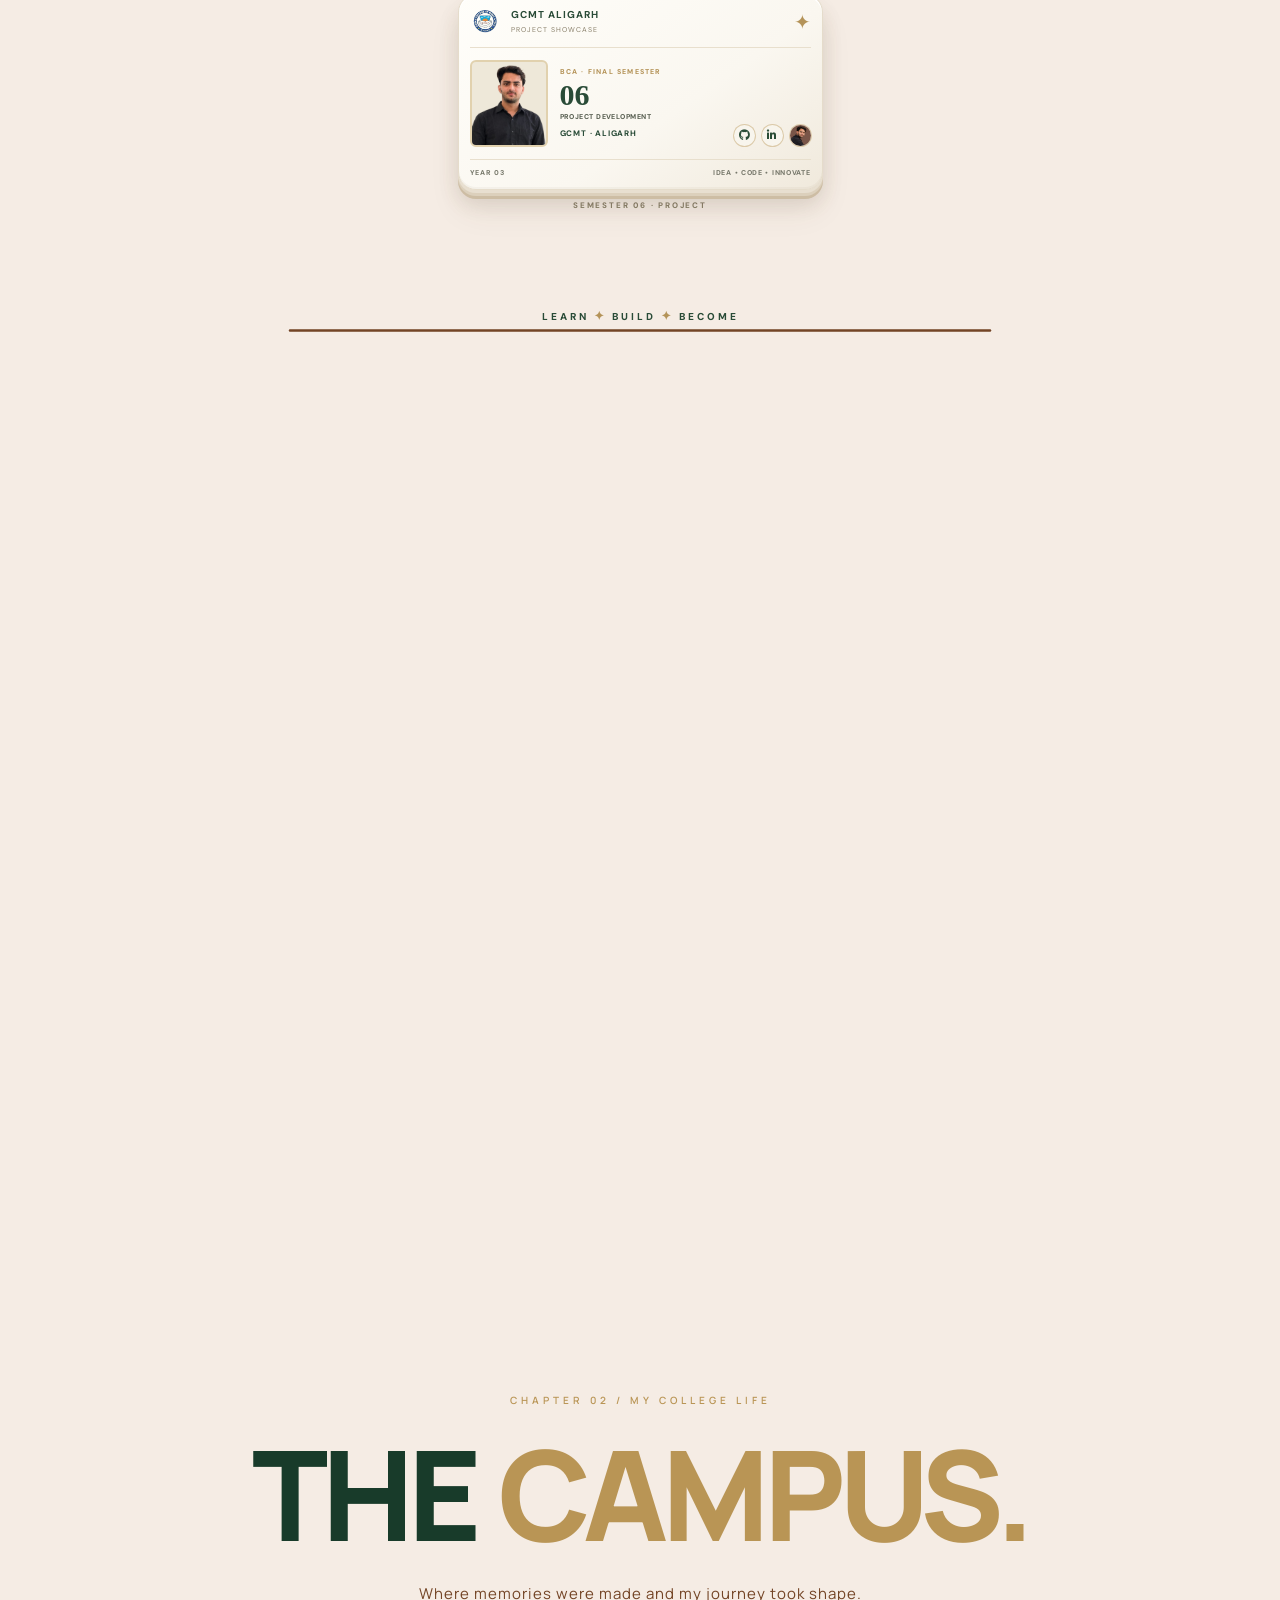
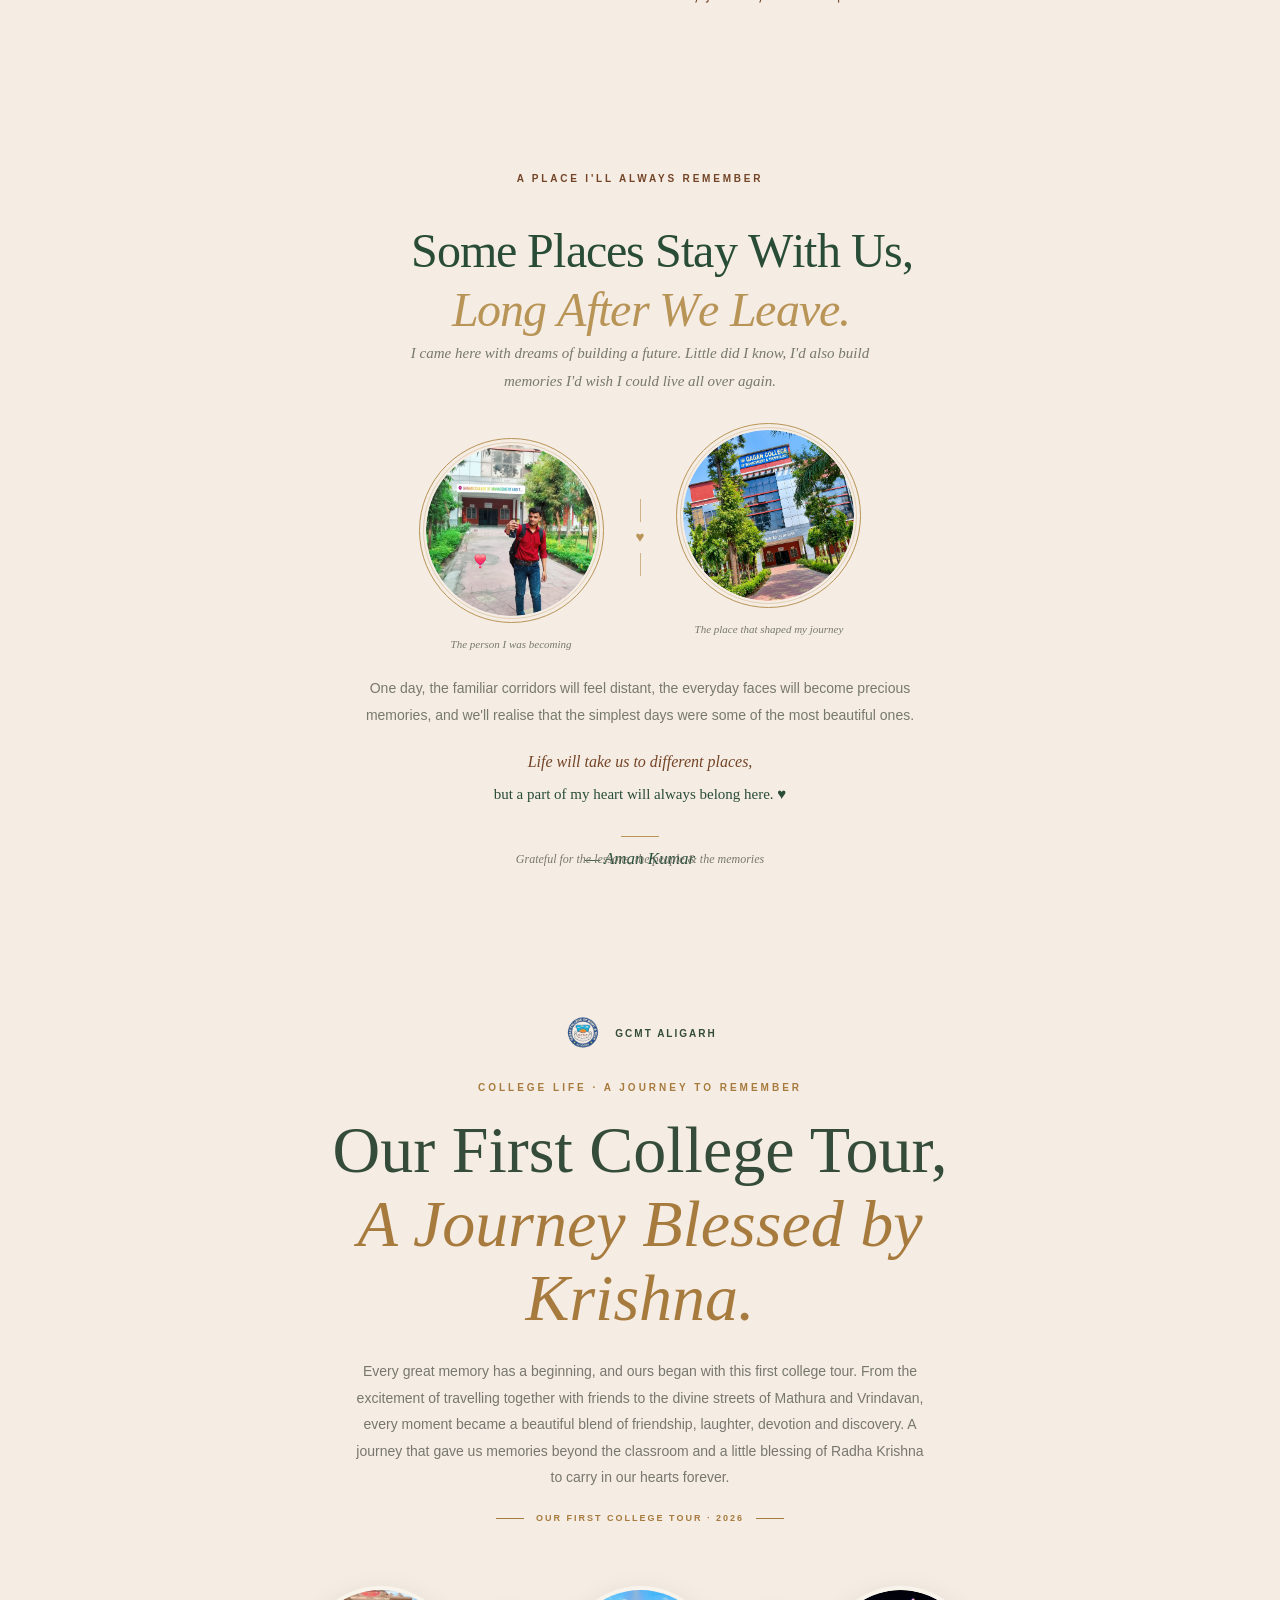
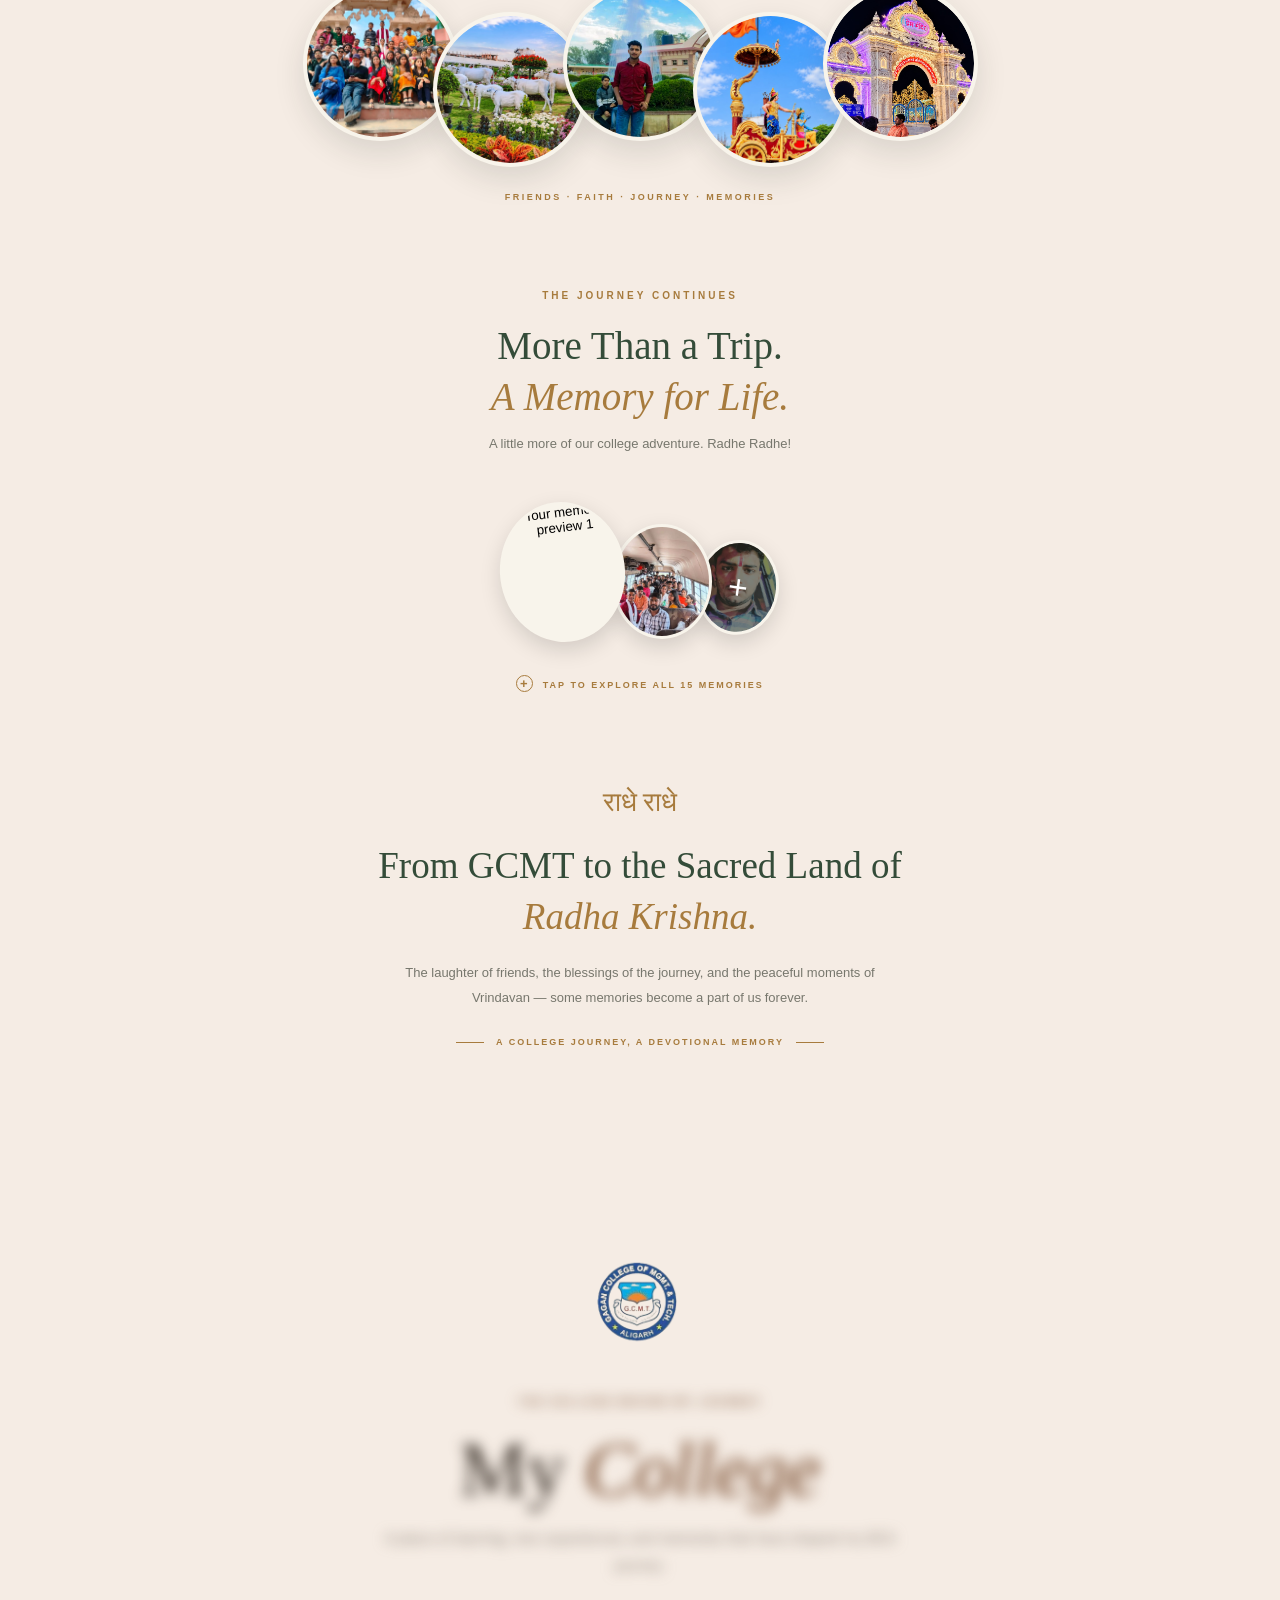
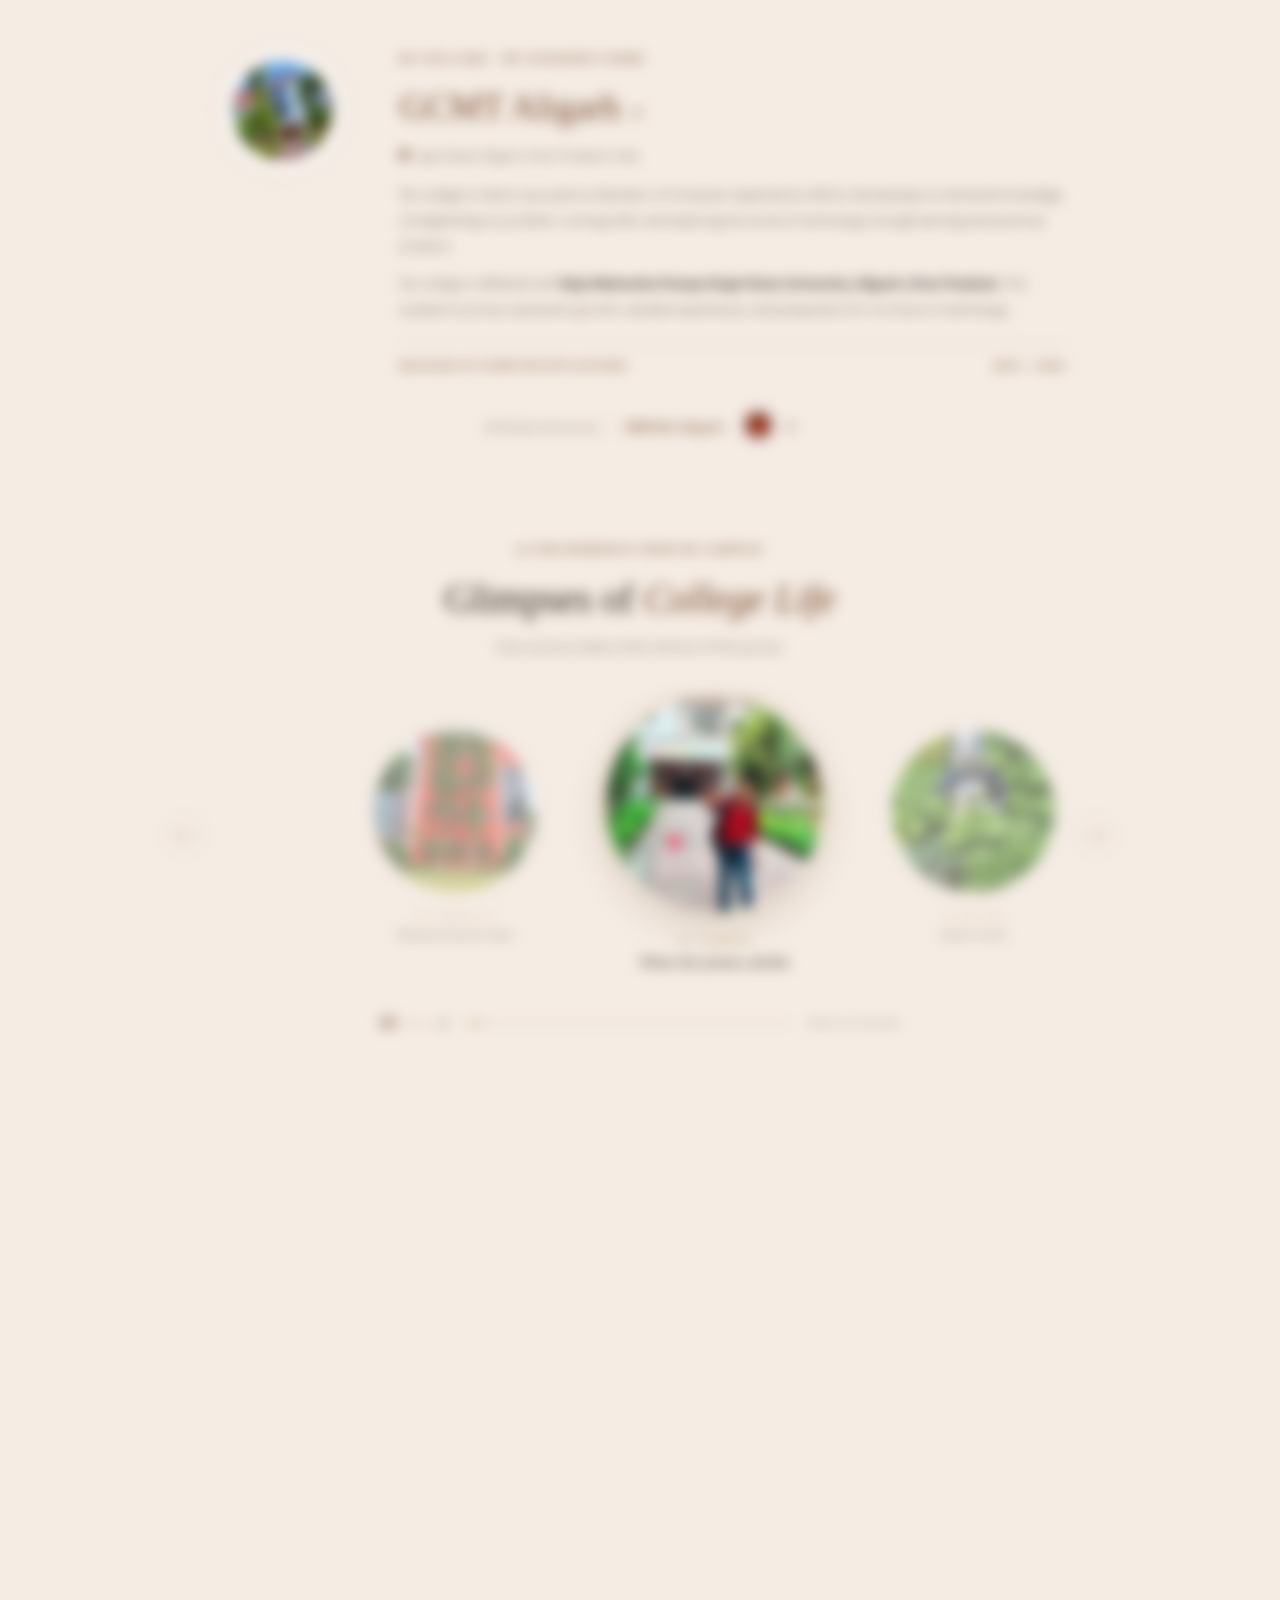
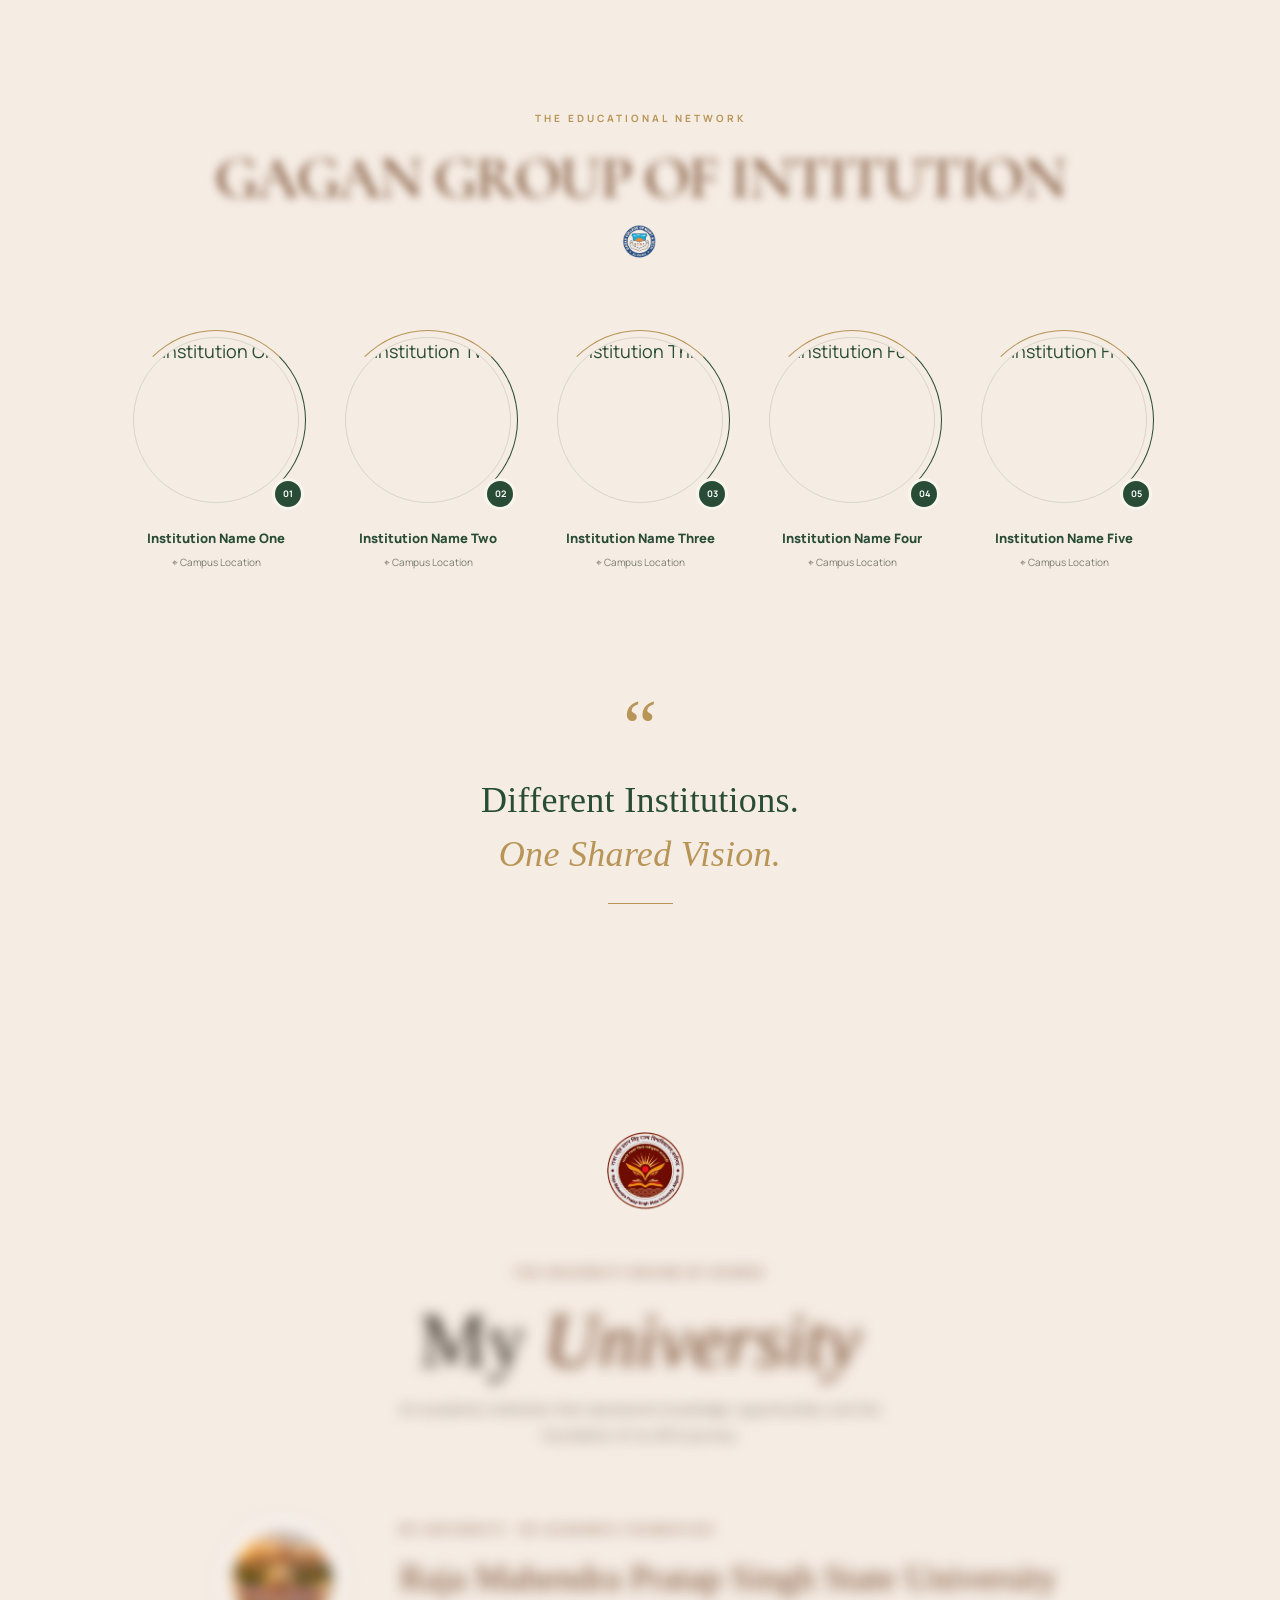
==== commit d580a8f6: "check" ====
--- a/index.html
+++ b/index.html
@@ -1628,16 +1628,13 @@
     box-sizing: border-box;
     padding-inline: 8px;
 ">
-    THREE YEARS • ONE JOURNEY • A FUTURE
+  
+THREE YEARS • ONE JOURNEY • A LIFETIME OF MEMORIES
 </div>
 
-                        <p>
-                            Welcome to my BCA journey — three years of learning,
-                            challenges, friendships, and unforgettable memories.
-                            Explore the experiences, projects, milestones, and
-                            lessons that shaped my growth as a developer.
-                        </p>
-
+                   <p> Welcome to my BCA journey — three years of learning, struggles, happiness, friendships, and unforgettable memories. Every moment has shaped a part of who I am today. This is a small effort to bring my real-life journey into a digital space, keeping every memory alive.
+<br> 
+Some chapters deserve to be lived twice once in reality, and forever in memories.</p>
                      
 <a href="javascript:void(0)"
    class="btn radius village-enter-btn"
@@ -2518,7 +2515,7 @@
   </div>
 
   <div class="bkv-orbit-caption" aria-live="polite">
-    <span class="bkv-orbit-count">01 <i>/ 40</i></span>
+    <span class="bkv-orbit-count" style="color:#7d4621">01 <i>/ 40</i></span>
     <h3 class="bkv-orbit-title">The Beginning</h3>
     <p class="bkv-orbit-description">Every journey starts with a first step.</p>
   </div>
@@ -2564,6 +2561,17 @@
     height: 65px;
   }
 }
+/* hide logo  */
+.bkv-orbit-college-mark {
+  opacity: 0;
+  visibility: hidden;
+  transition: opacity 0.8s ease, visibility 0.8s ease;
+}
+
+.bkv-orbit-college-mark.is-visible {
+  opacity: 1;
+  visibility: visible;
+}
   </style>
   <script>
 (() => {
@@ -2689,26 +2697,93 @@
   /* =========================================
      BCA COLLEGE MEMORIES — 30 PHOTOS
   ========================================= */
-
-  const photos = [
-    { image: "imgs/linkedinn-removebg-preview (1) copy.png", title: "The Beginning", description: "Every great journey begins with a first step." },
-    { image: "imgs/about/main.png", title: "Friends & Memories", description: "The people who made college life special." },
-    { image: "imgs/about/2.jpeg", title: "Campus Life", description: "Little moments that became lasting memories." },
-    { image: "imgs/about/3.jpeg", title: "Classroom Days", description: "Learning new things and building new dreams." },
-    { image: "imgs/about/01.jpeg", title: "Our Campus", description: "A familiar place filled with unforgettable stories." },
-    { image: "imgs/about/06.jpeg", title: "The College Gang", description: "Good friends make ordinary days extraordinary." },
-    { image: "imgs/about/6.png", title: "Study Sessions", description: "Learning, sharing ideas and growing together." },
-    { image: "imgs/about/08.png", title: "A Day to Remember", description: "One special day, a lifetime of memories." },
-    { image: "imgs/about/22.jpeg", title: "College Adventures", description: "The best stories often happen unexpectedly." },
-    { image: "imgs/about/10.jpeg", title: "Smiles & Stories", description: "Every picture brings back a beautiful moment." },
-    { image: "imgs/about/friend1.jpeg", title: "Campus Friends", description: "Different personalities, one memorable journey." },
-    { image: "imgs/about/last1.jpeg", title: "Between Classes", description: "The little breaks became some of our best memories." },
-    { image: "imgs/about/main.png", title: "Team Moments", description: "Together we learned, laughed and moved forward." },
-    { image: "imgs/about/66.jpeg", title: "Team Moments", description: "Together we learned, laughed and moved forward." },
-
-    
-    
-  ];
+const photos = [
+  {
+    image: "imgs/linkedinn-removebg-preview (1) copy.png",
+    title: "The Beginning",
+    description: "Every great journey begins with a first step towards dreams and beautiful memories."
+  },
+  {
+    image: "imgs/about/2.png",
+    title: "Tour Memories",
+    description: "A wonderful day filled with laughter, friendship, fun, and unforgettable shared experiences."
+  },
+  {
+    image: "imgs/about/3.jpeg",
+    title: "College Building",
+    description: "The place where my college journey began and countless beautiful memories were created."
+  },
+  {
+    image: "imgs/about/friend1.png",
+    title: "Campus Friends",
+    description: "Sharing smiles, laughter, and special moments that made my college days truly memorable."
+  },
+  {
+    image: "imgs/about/last.jpeg",
+    title: "Final Moments",
+    description: "A solo moment filled with emotions, memories, and reflections from my final college day."
+  },
+  {
+    image: "imgs/about/01.jpeg",
+    title: "College Memories",
+    description: "A special campus moment capturing my style, personality, and beautiful college memories."
+  },
+  {
+    image: "imgs/about/06.jpeg",
+    title: "Vaishno Devi",
+    description: "A memorable journey filled with friendship, devotion, beautiful views, and unforgettable experiences."
+  },
+{
+  image: "imgs/about/6.png",
+  title: "Our University",
+  description: "A special university that shaped my BCA journey and became part of countless unforgettable memories."
+},
+ {
+  image: "imgs/about/08.png",
+  title: "Campus Fun",
+  description: "A playful moment on campus, making ordinary college days more joyful and memorable."
+},
+{
+  image: "imgs/about/022.png",
+  title: "Prem Mandir",
+  description: "Beautiful cranes at Prem Mandir, adding charm and grace to its peaceful surroundings."
+},
+{
+  image: "imgs/about/010.png",
+  title: "Mandir Memories",
+  description: "Another beautiful moment at Prem Mandir, capturing its charm and peaceful atmosphere."
+},
+  {
+  image: "imgs/about/me1.png",
+  title: "Krishna Moments",
+  description: "A beautiful moment with Lord Krishna, reflecting devotion, faith, and a sense of inner peace."
+},
+{
+  image: "imgs/about/friend2.png",
+  title: "College Friends",
+  description: "Sitting together with college friends, sharing laughter, conversations, and memories that will stay forever."
+},
+  {
+    image: "imgs/about/last1.jpeg",
+    title: "College Farewell",
+    description: "One final day together, filled with smiles, emotions, friendship, and unforgettable memories."
+  },
+  {
+    image: "imgs/about/main.png",
+    title: "Entrance Selfie",
+    description: "A memorable selfie at my college entrance, capturing a special journey milestone."
+  },
+  {
+    image: "imgs/about/66.jpeg",
+    title: "Prem Memories",
+    description: "Exploring Prem Mandir, capturing beautiful moments that will stay with me forever."
+  },
+  {
+    image: "imgs/about/more.png",
+    title: "Explore More",
+    description: "Discover more photographs, explore beautiful moments, and relive my college journey ahead."
+  }
+];
 
   /* ELEMENTS */
 
@@ -3044,6 +3119,27 @@
 
     observer.observe(heading);
 })();
+
+
+// hide logo gcmt
+document.addEventListener("DOMContentLoaded", () => {
+  const logo = document.querySelector(".bkv-orbit-college-mark");
+
+  if (!logo) return;
+
+  const observer = new IntersectionObserver((entries) => {
+    entries.forEach((entry) => {
+      if (entry.isIntersecting) {
+        logo.classList.add("is-visible");
+        observer.unobserve(logo);
+      }
+    });
+  }, {
+    threshold: 0.2
+  });
+
+  observer.observe(logo);
+});
 </script>
 
 
@@ -3085,9 +3181,9 @@
 <div class="mi-sign mi-reveal">
   <strong>
     Whatever I achieve in life, a part of it will
-    always belong to you.
+    always belong to you
   </strong>
-  <span >MY PARENTS. MY BROTHERS. MY GREATEST BLESSING.</span>
+  <span >MY FAMILY.  MY GREATEST BLESSING.</span>
 </div>
 
 
@@ -3117,8 +3213,8 @@
 
         
 <h2 class="mi-reveal">
-  More Than A Brother.
-  <em style="color:#734425">My Biggest Inspiration.</em>
+  More Than A Brother
+  <em style="color:#734425">My Biggest Inspiration</em>
 </h2>
 
 <p class="mi-reveal">
@@ -3751,6 +3847,22 @@
   }
 
 }
+@media (max-width: 600px) {
+  .mi-reveal {
+    font-size: clamp(30px, 8vw, 40px);
+    line-height: 1.15;
+    text-align: center;
+    max-width: 100%;
+    overflow-wrap: normal;
+  }
+
+  .mi-reveal em {
+    display: block;
+    font-size: 0.82em;
+    line-height: 1.2;
+    margin-top: 8px;
+  }
+}
 </style>
 
 
@@ -4907,361 +5019,285 @@
   }
 
 }
-
+#firstCollegeDay .fcd-story-line {
+  transform-origin: top center;
+  will-change: transform, filter;
+  background: linear-gradient(
+    to bottom,
+    #b99555 0%,
+    #d9bd83 45%,
+    #734425 100%
+  );
+}
 </style>
 
 <script>
-
+  
 (() => {
+  "use strict";
 
   function initFirstCollegeDay() {
-
     const section = document.getElementById("firstCollegeDay");
 
     if (!section || section.dataset.fcdReady === "true") return;
+
+    if (!window.gsap || !window.ScrollTrigger) {
+      console.warn("First College Day: GSAP / ScrollTrigger missing.");
+      return;
+    }
+
     section.dataset.fcdReady = "true";
 
-    /* =====================================
-       EDIT ADMISSION DATE
-    ===================================== */
+    const gs = window.gsap;
+    const ST = window.ScrollTrigger;
+
+    gs.registerPlugin(ST);
+
+    const $ = selector => section.querySelector(selector);
+
+    /* DATE */
 
     const admissionDate = "2023-07-14";
     const date = new Date(admissionDate + "T12:00:00");
 
     if (!Number.isNaN(date.getTime())) {
-
-      section.querySelector("#fcdDay").textContent =
-        String(date.getDate()).padStart(2, "0");
-
-      section.querySelector("#fcdMonth").textContent =
+      $("#fcdDay").textContent = String(date.getDate()).padStart(2, "0");
+      $("#fcdMonth").textContent =
         date.toLocaleString("en-US", { month: "long" }).toUpperCase();
-
-      section.querySelector("#fcdYear").textContent =
-        date.getFullYear();
-
-      section.querySelector("#fcdWeekday").textContent =
+      $("#fcdYear").textContent = date.getFullYear();
+      $("#fcdWeekday").textContent =
         date.toLocaleString("en-US", { weekday: "long" }).toUpperCase();
-
     }
 
-    /* =====================================
-       GSAP CHECK
-    ===================================== */
-
-    if (!window.gsap || !window.ScrollTrigger) {
-      console.warn("GSAP or ScrollTrigger is missing.");
-      return;
-    }
-
-    gsap.registerPlugin(ScrollTrigger);
-
-    const $ = (selector) => section.querySelector(selector);
-
-    const eyebrow = $(".fcd-eyebrow");
+    /* ELEMENTS */
+
     const topline = $(".fcd-topline");
-    const intro = $(".fcd-intro");
-
-    const titleLine1 = $(
-      ".fcd-title-line:nth-child(1) .fcd-title-inner"
-    );
-
-    const titleLine2 = $(
-      ".fcd-title-line:nth-child(2) .fcd-title-inner"
-    );
-
+    const titleLine1 = $(".fcd-title-line:nth-child(1) .fcd-title-inner");
+    const titleLine2 = $(".fcd-title-line:nth-child(2) .fcd-title-inner");
     const dateArea = $(".fcd-date-area");
     const story = $(".fcd-story");
+    const storyParagraphs = gs.utils.toArray(".fcd-story p", section);
     const storyLine = $(".fcd-story-line");
-
     const stamp = $(".fcd-stamp");
     const profile = $(".fcd-profile");
     const star = $(".fcd-stamp-star");
-
     const bottom = $(".fcd-bottom");
 
     if (
-      !eyebrow || !topline || !intro ||
       !titleLine1 || !titleLine2 ||
       !dateArea || !story || !storyLine ||
       !stamp || !profile || !star || !bottom
-    ) return;
-
-
-    /* =====================================
-       INITIAL STATES
-    ===================================== */
-
-    gsap.set(
-      [eyebrow, topline, intro, dateArea, story, bottom],
-      { autoAlpha: 0 }
-    );
-
-    gsap.set(eyebrow, { y: -20 });
-    gsap.set(topline, { y: -15 });
-    gsap.set(intro, { y: 20 });
-
-    gsap.set([titleLine1, titleLine2], {
-      yPercent: 115,
+    ) {
+      console.warn("First College Day: Required section elements missing.");
+      return;
+    }
+
+    /* CLEAN OLD SECTION TRIGGERS */
+
+    ST.getAll().forEach(trigger => {
+      if (
+        trigger.trigger === section ||
+        (trigger.trigger && section.contains(trigger.trigger))
+      ) {
+        trigger.kill();
+      }
+    });
+
+    /* INITIAL STATES */
+
+    gs.set([topline, dateArea, story, bottom].filter(Boolean), {
       autoAlpha: 0
     });
 
-    gsap.set(dateArea, { y: 35 });
-    gsap.set(story, { y: 40 });
-
-    gsap.set(storyLine, {
+    gs.set([titleLine1, titleLine2], {
+      yPercent: 110,
+      autoAlpha: 0
+    });
+
+    gs.set(dateArea, { y: 35 });
+    gs.set(story, { y: 35 });
+
+    gs.set(storyParagraphs, {
+      y: 22,
+      autoAlpha: 0
+    });
+
+    gs.set(storyLine, {
       scaleY: 0,
-      transformOrigin: "top"
+      transformOrigin: "top center"
     });
 
-    /* COMPLETE ADMISSION SEAL HIDDEN */
-
-    gsap.set(stamp, {
+    gs.set(stamp, {
+      autoAlpha: 0,
+      scale: .65,
+      rotation: 12
+    });
+
+    gs.set(profile, {
       autoAlpha: 0,
       scale: .5,
-      rotation: 15
+      rotation: -45
     });
 
-    gsap.set(profile, {
-      autoAlpha: 0,
-      scale: .4,
-      rotation: -90
-    });
-
-    gsap.set(star, {
+    gs.set(star, {
       autoAlpha: 0,
       scale: 0,
       rotation: -60
     });
 
-    gsap.set(bottom, { y: 20 });
-
-
-    /* =====================================
-       MAIN SECTION TIMELINE
-    ===================================== */
-
-    const tl = gsap.timeline({
-      paused: true,
+    gs.set(bottom, { y: 20 });
+
+    /* MAIN SCRUB TIMELINE */
+
+    const tl = gs.timeline({
       defaults: {
         ease: "power3.out"
+      },
+      scrollTrigger: {
+        trigger: section,
+        start: "top 82%",
+        end: "bottom 18%",
+        scrub: 1.15,
+        invalidateOnRefresh: true
       }
     });
 
-    tl
-
-      .to(eyebrow, {
+    /* OPTIONAL TOPLINE */
+
+    if (topline && topline.children.length) {
+      tl.to(topline, {
+        autoAlpha: 1,
         y: 0,
-        autoAlpha: 1,
         duration: .65
-      })
-
-      .to(topline, {
-        y: 0,
-        autoAlpha: 1,
-        duration: .65
-      }, "-=.3")
-
-      .to(intro, {
-        y: 0,
-        autoAlpha: 1,
-        duration: .7
-      }, "-=.2")
-
-
-      /* HEADING LINE 1 */
-
-      .to(titleLine1, {
-        yPercent: 0,
-        autoAlpha: 1,
-        duration: 1.1,
-        ease: "power3.out"
-      }, "-=.1")
-
-
-      /* HEADING LINE 2 */
-
-      .to(titleLine2, {
-        yPercent: 0,
-        autoAlpha: 1,
-        duration: 1.3,
-        ease: "power3.out"
-      }, "-=.35")
-
-
-      /* DATE */
-
-      .to(dateArea, {
-        y: 0,
-        autoAlpha: 1,
-        duration: .8
-      }, "-=.15")
-
-
-      /* STORY */
-
-      .to(story, {
-        y: 0,
-        autoAlpha: 1,
-        duration: .9
-      }, "-=.2")
-
-      .to(storyLine, {
-        scaleY: 1,
-        duration: 1,
-        ease: "power2.out"
-      }, "-=.55")
-
-
-      /* BOTTOM */
-
-      .to(bottom, {
-        y: 0,
-        autoAlpha: 1,
-        duration: .7
-      }, "-=.2");
-
-
-    /* =====================================
-       MAIN SECTION SCROLL
-       REPLAY + REVERSE
-    ===================================== */
-
-    ScrollTrigger.create({
-
-      trigger: section,
-
-      start: "top 80%",
-      end: "bottom 20%",
-
-      onEnter: () => {
-        tl.restart();
-      },
-
-      onLeave: () => {
-        tl.reverse();
-      },
-
-      onEnterBack: () => {
-        tl.restart();
-      },
-
-      onLeaveBack: () => {
-        tl.reverse();
-      }
-
-    });
-
-
-    /* =====================================
-       COMPLETE ADMISSION CONFIRMED SEAL
-       ANIMATE ONLY WHEN IT REACHES VIEW
-    ===================================== */
-
-    const admissionSeal = gsap.timeline({
-      paused: true
-    });
-
-    admissionSeal
-
-      /* CIRCLE SEAL */
-
-      .to(stamp, {
-        autoAlpha: 1,
-        scale: 1,
-        rotation: -9,
-        duration: 1,
-        ease: "back.out(1.8)"
-      })
-
-      /* YOUR PHOTO */
-
-      .to(profile, {
-        autoAlpha: 1,
-        scale: 1,
-        rotation: 0,
-        duration: .8,
-        ease: "back.out(2)"
-      }, "-=.35")
-
-      /* STAR */
-
-      .to(star, {
-        autoAlpha: 1,
-        scale: 1,
-        rotation: 0,
-        duration: .6,
-        ease: "back.out(2)"
-      }, "-=.4");
-
-
-    /* =====================================
-       SEAL SCROLL TRIGGER
-       REPLAY + REVERSE
-    ===================================== */
-
-    ScrollTrigger.create({
-
-      trigger: stamp,
-
-      start: "top 80%",
-      end: "bottom 20%",
-
-      onEnter: () => {
-        admissionSeal.restart();
-      },
-
-      onLeave: () => {
-        admissionSeal.reverse();
-      },
-
-      onEnterBack: () => {
-        admissionSeal.restart();
-      },
-
-      onLeaveBack: () => {
-        admissionSeal.reverse();
-      }
-
-    });
-
-
-    /* =====================================
-       REFRESH AFTER IMAGE LOAD
-    ===================================== */
+      }, 0);
+    }
+
+    /* HEADING */
+
+    tl.to(titleLine1, {
+      yPercent: 0,
+      autoAlpha: 1,
+      duration: 1,
+      ease: "power4.out"
+    }, .1);
+
+    tl.to(titleLine2, {
+      yPercent: 0,
+      autoAlpha: 1,
+      duration: 1.1,
+      ease: "power4.out"
+    }, .35);
+
+    /* DATE */
+
+    tl.to(dateArea, {
+      autoAlpha: 1,
+      y: 0,
+      duration: .8
+    }, .85);
+
+    /* STORY */
+
+    tl.to(story, {
+      autoAlpha: 1,
+      y: 0,
+      duration: .7
+    }, 1.2);
+
+    tl.to(storyParagraphs, {
+      autoAlpha: 1,
+      y: 0,
+      duration: .7,
+      stagger: .18,
+      ease: "power3.out"
+    }, 1.35);
+
+    /* SIDE STORY LINE — DRAW + LIGHT REVEAL */
+
+    tl.to(storyLine, {
+      scaleY: 1,
+      duration: 1.7,
+      ease: "power2.inOut"
+    }, 1.15);
+
+    /* ADMISSION SEAL */
+
+    tl.to(stamp, {
+      autoAlpha: 1,
+      scale: 1,
+      rotation: -5,
+      duration: .9,
+      ease: "back.out(1.5)"
+    }, 2.45);
+
+    tl.to(profile, {
+      autoAlpha: 1,
+      scale: 1,
+      rotation: 0,
+      duration: .7,
+      ease: "back.out(2)"
+    }, 2.85);
+
+    tl.to(star, {
+      autoAlpha: 1,
+      scale: 1,
+      rotation: 0,
+      duration: .6,
+      ease: "back.out(2)"
+    }, 3.05);
+
+    /* BOTTOM */
+
+    tl.to(bottom, {
+      autoAlpha: 1,
+      y: 0,
+      duration: .7
+    }, 3.3);
+
+    /* SIDE LINE LIGHT SWEEP */
+
+    // A small moving highlight follows the drawn line.
+    // This is tied to scroll progress, so it reverses naturally.
+    let lineGlow = null;
+
+    if (storyLine) {
+      lineGlow = gs.fromTo(
+        storyLine,
+        {
+          filter: "brightness(1)",
+          boxShadow: "0 0 0px rgba(185,149,85,0)"
+        },
+        {
+          filter: "brightness(1.55)",
+          boxShadow: "0 0 12px rgba(185,149,85,.35)",
+          duration: 1,
+          ease: "none",
+          paused: true
+        }
+      );
+
+      tl.add(lineGlow, 1.35);
+    }
+
+    /* REFRESH */
 
     const img = profile.querySelector("img");
 
     if (img && !img.complete) {
-
-      img.addEventListener("load", () => {
-        ScrollTrigger.refresh();
-      }, { once: true });
-
+      img.addEventListener("load", () => ST.refresh(), { once: true });
     }
 
-    ScrollTrigger.refresh();
-
-  }
-
+    requestAnimationFrame(() => ST.refresh());
+  }
 
   if (document.readyState === "loading") {
-
-    document.addEventListener(
-      "DOMContentLoaded",
-      initFirstCollegeDay
-    );
-
+    document.addEventListener("DOMContentLoaded", initFirstCollegeDay);
   } else {
-
     initFirstCollegeDay();
-
-  }
-
+  }
 })();
 
 </script>
-
-
 
 
 <section id="momentRemember">
@@ -7022,6 +7058,7 @@
   stroke-width: 2.5;
   stroke-linecap: round;
   stroke-linejoin: round;
+  
 }</style>
 
 <script>
@@ -7263,8 +7300,6 @@
 
   <i>Dreams Discovered.</i>
 
-  <span>Memories Made.</span>
-  <i>Forever Remembered.</i>
 </div>
 
 
@@ -7473,6 +7508,12 @@
     padding: 20px 6%;
     font-size: 8px;
     letter-spacing: 1.5px;
+  }
+}
+/* hide in mobile */
+@media (max-width: 768px) {
+  #bca-marquee-story {
+    display: none !important;
   }
 }
 
@@ -19572,6 +19613,7 @@
     0 100%, 0 18%, 12% 0
   );
 }
+
 </style>
 
 <script>
@@ -20060,6 +20102,149 @@
 
   elements.forEach(element => observer.observe(element));
 })();
+(() => {
+  "use strict";
+
+  function initFriendsFlow() {
+    const container = document.getElementById("fmFriendsTrigger");
+
+    if (!container || container.dataset.flowReady === "true") return;
+    if (!window.gsap) return;
+
+    const gs = window.gsap;
+
+    const buttons = gs.utils.toArray(
+      ".fm-trigger-img:not(.fm-trigger-more)",
+      container
+    );
+
+    if (buttons.length !== 3) return;
+
+    // Collect only friends folder images
+    const galleryImages = Array.from(document.querySelectorAll("img"))
+      .map(img => ({
+        src: img.getAttribute("src"),
+        alt: img.getAttribute("alt") || "Friendship memory"
+      }))
+      .filter(item => {
+        if (!item.src) return false;
+
+        return /(^|\/)imgs\/friends\/[^/]+$/i.test(
+          item.src.replace(/\\/g, "/")
+        );
+      })
+      .filter((item, index, arr) =>
+        arr.findIndex(other => other.src === item.src) === index
+      );
+
+    if (galleryImages.length <= 3) return;
+
+    const imgs = buttons.map(button => button.querySelector("img"));
+    if (imgs.some(img => !img)) return;
+
+    container.dataset.flowReady = "true";
+
+    let current = 0;
+    let photoIndex = 3;
+    let isAnimating = false;
+
+    gs.set(buttons, {
+      transformOrigin: "center center",
+      willChange: "transform, opacity"
+    });
+
+    buttons.forEach((button, index) => {
+      button.classList.toggle("active", index === 0);
+
+      gs.set(button, {
+        scale: index === 0 ? 1.12 : .88,
+        y: index === 0 ? -5 : 3,
+        autoAlpha: index === 0 ? 1 : .72,
+        zIndex: index === 0 ? 5 : 1
+      });
+    });
+
+    function nextImage() {
+      if (isAnimating) return;
+
+      isAnimating = true;
+
+      const outgoing = buttons[current];
+      const nextIndex = (current + 1) % buttons.length;
+      const incoming = buttons[nextIndex];
+
+      const nextPhoto = galleryImages[photoIndex];
+      const preload = new Image();
+
+      preload.onload = () => {
+        incoming.querySelector("img").src = nextPhoto.src;
+        incoming.querySelector("img").alt = nextPhoto.alt;
+
+        incoming.classList.add("active");
+
+        gs.set(incoming, {
+          zIndex: 6,
+          scale: .55,
+          y: 12,
+          autoAlpha: 0
+        });
+
+        gs.timeline({
+          onComplete: () => {
+            outgoing.classList.remove("active");
+
+            gs.set(outgoing, {
+              zIndex: 1,
+              scale: .88,
+              y: 3,
+              autoAlpha: .72
+            });
+
+            gs.set(incoming, {
+              zIndex: 5,
+              scale: 1.12,
+              y: -5,
+              autoAlpha: 1
+            });
+
+            current = nextIndex;
+            photoIndex = (photoIndex + 1) % galleryImages.length;
+            isAnimating = false;
+          }
+        })
+        .to(outgoing, {
+          scale: .72,
+          y: -12,
+          autoAlpha: .25,
+          duration: .65,
+          ease: "power2.inOut"
+        }, 0)
+        .to(incoming, {
+          scale: 1.12,
+          y: -5,
+          autoAlpha: 1,
+          duration: .85,
+          ease: "power3.out"
+        }, .12);
+      };
+
+      preload.onerror = () => {
+        photoIndex = (photoIndex + 1) % galleryImages.length;
+        isAnimating = false;
+      };
+
+      preload.src = nextPhoto.src;
+    }
+
+    window.setInterval(nextImage, 2200);
+  }
+
+  if (document.readyState === "loading") {
+    document.addEventListener("DOMContentLoaded", initFriendsFlow);
+  } else {
+    initFriendsFlow();
+  }
+})();
 </script>
 
 
@@ -22944,6 +23129,8 @@
     aspect-ratio: 1 / 1 !important;
   }
 }
+/* update more 3 imgs */
+
 </style>
 
 <script>
@@ -23585,6 +23772,105 @@
   isOpen = false;
   isClosing = false;
 
+})();
+// upadet 3 imgs
+(() => {
+  "use strict";
+
+  function initMJGalleryFlow() {
+    const container = document.querySelector(".mj-more");
+
+    if (!container || container.dataset.galleryFlowReady === "true") return;
+
+    const thumbs = Array.from(container.querySelectorAll(".mj-thumb"));
+    if (thumbs.length !== 3 || !window.gsap) return;
+
+    const gs = window.gsap;
+
+    // Only imgs/me/ folder images
+    const galleryImages = Array.from(document.querySelectorAll("img"))
+      .map(img => ({
+        src: img.getAttribute("src"),
+        alt: img.getAttribute("alt") || "My photo"
+      }))
+      .filter(item => {
+        if (!item.src) return false;
+
+        const src = item.src.replace(/\\/g, "/");
+        return /(^|\/)imgs\/me\/[^/]+$/i.test(src);
+      });
+
+    // Remove duplicate image paths
+    const uniqueImages = galleryImages.filter(
+      (item, index, arr) =>
+        arr.findIndex(other => other.src === item.src) === index
+    );
+
+    if (uniqueImages.length <= 3) return;
+
+    container.dataset.galleryFlowReady = "true";
+
+    let photoIndex = 3;
+    let activeThumb = 0;
+    let busy = false;
+
+    function changePhoto(thumb) {
+      const img = thumb.querySelector("img");
+      if (!img || busy) return;
+
+      busy = true;
+
+      const nextPhoto = uniqueImages[photoIndex];
+      const preload = new Image();
+
+      preload.onload = () => {
+        gs.to(img, {
+          autoAlpha: 0,
+          scale: 0.96,
+          duration: 0.7,
+          ease: "power2.inOut",
+          onComplete: () => {
+            img.src = nextPhoto.src;
+            img.alt = nextPhoto.alt;
+
+            gs.fromTo(img,
+              { autoAlpha: 0, scale: 1.04 },
+              {
+                autoAlpha: 1,
+                scale: 1,
+                duration: 1.1,
+                ease: "power2.out",
+                onComplete: () => {
+                  photoIndex = (photoIndex + 1) % uniqueImages.length;
+                  busy = false;
+                }
+              }
+            );
+          }
+        });
+      };
+
+      preload.onerror = () => {
+        photoIndex = (photoIndex + 1) % uniqueImages.length;
+        busy = false;
+      };
+
+      preload.src = nextPhoto.src;
+    }
+
+    window.setInterval(() => {
+      if (busy) return;
+
+      changePhoto(thumbs[activeThumb]);
+      activeThumb = (activeThumb + 1) % thumbs.length;
+    }, 2800);
+  }
+
+  if (document.readyState === "loading") {
+    document.addEventListener("DOMContentLoaded", initMJGalleryFlow);
+  } else {
+    initMJGalleryFlow();
+  }
 })();
 </script>
 
@@ -24293,8 +24579,8 @@
       </span>
 
       <h2 class="bcm29-title bcm29-reveal">
-        Sweet moments,<br>
-        <em>forever memories.</em>
+        Sweet 
+        <em>Moments</em>
       </h2>
 
      <p class="bcm29-description bcm29-reveal">
@@ -24353,26 +24639,26 @@
 
       <!-- MAIN ICE CREAM PHOTO -->
       <div class="bcm29-circle bcm29-circle-one bcm29-reveal">
-        <img src="imgs/lovemoments/03.png"
+        <img src="imgs/lovemoments/004.png"
              alt="Ice cream moment with my friend"
              loading="lazy">
       </div>
 
       <!-- OTHER MEMORIES -->
       <div class="bcm29-circle bcm29-circle-two bcm29-reveal">
-        <img src="imgs/lovemoments/1.png"
+        <img src="imgs/lovemoments/01.png"
              alt="A happy memory with friends"
              loading="lazy">
       </div>
 
       <div class="bcm29-circle bcm29-circle-three bcm29-reveal">
-        <img src="imgs/lovemoments/02.png"
+        <img src="imgs/lovemoments/002.png"
              alt="A special day together"
              loading="lazy">
       </div>
 
       <div class="bcm29-circle bcm29-circle-four bcm29-reveal">
-        <img src="imgs/lovemoments/04.png"
+        <img src="imgs/lovemoments/003.png"
              alt="A little college memory"
              loading="lazy">
       </div>
@@ -31435,22 +31721,46 @@
 </script>
 
 <!-- =========================================
-     THANK YOU SECTION
-     ORIGINAL UI + SIDE CIRCULAR PHOTO
+     THANK YOU — CINEMATIC PINNED SECTION
+     DESKTOP: PINNED SCROLL EXPERIENCE
+     MOBILE: RESPONSIVE NATURAL SCROLL
 ========================================= -->
 
-
 <section id="thankYouSection">
+
   <div class="ty-inner">
+
     <div class="ty-content">
-      <div class="ty-eyebrow"><span></span>A NOTE FROM AMAN<span></span></div>
-      <h2 class="ty-heading">Thank<span class="ty-dot" style="color:#734425"> You</span></h2>
-      <p class="ty-subheading">For being a part of my journey.</p>
-      <div class="ty-divider"><span></span><i></i><span></span></div>
+
+      <div class="ty-eyebrow">
+        <span></span>
+        A NOTE FROM AMAN
+        <span></span>
+      </div>
+
+      <h2 class="ty-heading">
+        Thank<span class="ty-dot"> You</span>
+      </h2>
+
+      <p class="ty-subheading">
+        For being a part of my journey.
+      </p>
+
+      <div class="ty-divider">
+        <span></span><i></i><span></span>
+      </div>
 
       <div class="ty-message">
-        <p>If you've made it this far, I just want to say <strong>thank you.</strong></p>
-        <p>Whether you're my friend, teacher, family member, or someone who simply stopped by — I truly appreciate you taking the time to explore my story.</p>
+        <p>
+          If you've made it this far, I just want to say
+          <strong>thank you.</strong>
+        </p>
+
+        <p>
+          Whether you're my friend, teacher, family member,
+          or someone who simply stopped by — I truly appreciate
+          you taking the time to explore my story.
+        </p>
       </div>
 
       <div class="ty-final">
@@ -31460,50 +31770,67 @@
 
       <div class="ty-signature">
         <span class="ty-sign-label">WITH GRATITUDE</span>
-        <h4>Aman Kumar</h4>
-        <p>BCA JOURNEY <span>·</span> 2023 — 2026</p>
+        <!-- <h4>Aman Kumar</h4>
+        <p>BCA JOURNEY <span>·</span> 2023 — 2026</p> -->
       </div>
 
       <button class="ty-back-top" id="tyBackTop" type="button">
         <span class="ty-btn-label">BACK TO THE BEGINNING</span>
         <span class="ty-arrow">↑</span>
       </button>
+
     </div>
 
     <div class="ty-photo-area">
+
       <div class="ty-photo-caption">A LITTLE MOMENT OF ME</div>
+
       <div class="ty-photo-stage">
+
         <div class="ty-orbit ty-orbit-one"></div>
         <div class="ty-orbit ty-orbit-two"></div>
         <div class="ty-orbit ty-orbit-three"></div>
+
         <div class="ty-photo-glow"></div>
 
         <div class="ty-photo-frame">
-          <img class="ty-personal-photo"
+          <img
+            class="ty-personal-photo"
             src="imgs/linkedinn-removebg-preview (1) copy.png"
-            alt="Aman Kumar" loading="eager">
+            alt="Aman Kumar"
+            loading="eager"
+          >
         </div>
 
         <span class="ty-photo-star ty-star-one">✦</span>
         <span class="ty-photo-star ty-star-two">✧</span>
         <span class="ty-photo-star ty-star-three">✦</span>
         <span class="ty-photo-star ty-star-four">✧</span>
+
       </div>
 
       <div class="ty-photo-name">
         <span>THE PERSON BEHIND THE JOURNEY</span>
         <h3>Aman Kumar</h3>
       </div>
+
     </div>
+
   </div>
 
   <div class="ty-bottom-note">
-    <span>MADE WITH MEMORIES</span>
+    <!-- <span>MADE WITH MEMORIES</span> -->
     <span>THANK YOU FOR VISITING</span>
   </div>
+
 </section>
 
+
 <style>
+/* =========================================
+   BASE
+========================================= */
+
 #thankYouSection {
   --ty-green:#344c39;
   --ty-dark:#253a2c;
@@ -31518,9 +31845,11 @@
   background:transparent;
   color:var(--ty-green);
   font-family:'Manrope',sans-serif;
+
   display:flex;
   flex-direction:column;
   justify-content:center;
+
   overflow:hidden;
   isolation:isolate;
 }
@@ -31533,6 +31862,7 @@
 #thankYouSection .ty-inner {
   width:min(1100px,100%);
   margin:auto;
+
   display:grid;
   grid-template-columns:minmax(0,1fr) 340px;
   align-items:center;
@@ -31544,10 +31874,16 @@
   position:relative;
 }
 
+
+/* =========================================
+   HEADING
+========================================= */
+
 #thankYouSection .ty-eyebrow {
   display:flex;
   align-items:center;
   gap:12px;
+
   color:var(--ty-gold);
   font-size:10px;
   font-weight:800;
@@ -31564,6 +31900,7 @@
 #thankYouSection .ty-heading {
   margin:0;
   color:var(--ty-green);
+
   font-family:'Cormorant Garamond',serif;
   font-size:clamp(65px,7.5vw,100px);
   font-weight:700;
@@ -31572,7 +31909,9 @@
   perspective:1000px;
 }
 
-#thankYouSection .ty-dot { color:var(--ty-gold); }
+#thankYouSection .ty-dot {
+  color:var(--ty-gold);
+}
 
 #thankYouSection .ty-letter {
   display:inline-block;
@@ -31582,12 +31921,18 @@
 
 #thankYouSection .ty-subheading {
   margin:20px 0 0;
+
   font-family:'Cormorant Garamond',serif;
   font-size:25px;
   font-style:italic;
   font-weight:600;
   color:var(--ty-muted);
 }
+
+
+/* =========================================
+   DIVIDER
+========================================= */
 
 #thankYouSection .ty-divider {
   display:flex;
@@ -31610,7 +31955,14 @@
   transform:rotate(45deg);
 }
 
-#thankYouSection .ty-message { max-width:570px; }
+
+/* =========================================
+   MESSAGE
+========================================= */
+
+#thankYouSection .ty-message {
+  max-width:570px;
+}
 
 #thankYouSection .ty-message p {
   margin:0 0 15px;
@@ -31625,11 +31977,19 @@
   font-weight:800;
 }
 
-#thankYouSection .ty-final { margin-top:28px; }
+
+/* =========================================
+   FINAL MESSAGE
+========================================= */
+
+#thankYouSection .ty-final {
+  margin-top:28px;
+}
 
 #thankYouSection .ty-final h3 {
   margin:0;
   color:var(--ty-green);
+
   font-family:'Cormorant Garamond',serif;
   font-size:clamp(32px,4vw,45px);
   font-weight:700;
@@ -31649,7 +32009,14 @@
   background:var(--ty-gold);
 }
 
-#thankYouSection .ty-signature { margin-top:32px; }
+
+/* =========================================
+   SIGNATURE
+========================================= */
+
+#thankYouSection .ty-signature {
+  margin-top:32px;
+}
 
 #thankYouSection .ty-sign-label {
   display:block;
@@ -31662,6 +32029,7 @@
 
 #thankYouSection .ty-signature h4 {
   margin:0;
+
   font-family:'Cormorant Garamond',serif;
   font-size:32px;
   font-weight:700;
@@ -31676,9 +32044,14 @@
   letter-spacing:2px;
 }
 
-#thankYouSection .ty-signature p span { color:var(--ty-gold); }
-
-/* BACK TO TOP */
+#thankYouSection .ty-signature p span {
+  color:var(--ty-gold);
+}
+
+
+/* =========================================
+   BACK TO TOP BUTTON
+========================================= */
 
 #thankYouSection .ty-back-top {
   position:fixed !important;
@@ -31686,6 +32059,7 @@
   top:50vh !important;
   right:auto !important;
   bottom:auto !important;
+
   transform:translate(-50%,-50%) !important;
 
   width:230px;
@@ -31700,6 +32074,7 @@
 
   border:1px solid rgba(167,123,61,.65);
   border-radius:50px;
+
   background:#f8f4eb;
   color:#344c39;
 
@@ -31713,8 +32088,25 @@
   z-index:99999;
   isolation:isolate;
   overflow:hidden;
+
   -webkit-tap-highlight-color:transparent;
   touch-action:manipulation;
+
+  /* Hidden until section enters viewport */
+  opacity:0 !important;
+  visibility:hidden !important;
+  pointer-events:none !important;
+
+  transition:
+    opacity .4s ease,
+    visibility .4s ease !important;
+}
+
+/* Observer-controlled visibility */
+#thankYouSection .ty-back-top.ty-visible {
+  opacity:1 !important;
+  visibility:visible !important;
+  pointer-events:auto !important;
 }
 
 #thankYouSection .ty-back-top::before {
@@ -31722,9 +32114,17 @@
   position:absolute;
   inset:0;
   z-index:-1;
-  background:linear-gradient(110deg,#986b4b,#734425 50%,#4f2c1b);
+
+  background:linear-gradient(
+    110deg,
+    #986b4b,
+    #734425 50%,
+    #4f2c1b
+  );
+
   transform:scaleX(0);
   transform-origin:left center;
+
   transition:transform .65s cubic-bezier(.16,1,.3,1);
 }
 
@@ -31760,15 +32160,22 @@
   display:inline-flex;
   align-items:center;
   justify-content:center;
+
   flex:0 0 31px;
   width:31px;
   height:31px;
+
   border:1px solid rgba(167,123,61,.6);
   border-radius:50%;
+
   color:var(--ty-gold);
   font-size:17px;
   line-height:1;
-  transition:background .35s ease,color .35s ease,transform .35s ease;
+
+  transition:
+    background .35s ease,
+    color .35s ease,
+    transform .35s ease;
 }
 
 #thankYouSection .ty-back-top:hover,
@@ -31786,20 +32193,26 @@
   transform:translateY(-3px);
 }
 
-/* PHOTO */
+
+/* =========================================
+   PHOTO AREA
+========================================= */
 
 #thankYouSection .ty-photo-area {
   position:relative;
+
   display:flex;
   flex-direction:column;
   align-items:center;
   justify-content:center;
+
   perspective:1200px;
   transform-style:preserve-3d;
 }
 
 #thankYouSection .ty-photo-caption {
   margin-bottom:20px;
+
   color:var(--ty-gold);
   font-size:9px;
   font-weight:800;
@@ -31809,25 +32222,35 @@
 
 #thankYouSection .ty-photo-stage {
   position:relative;
+
   width:310px;
   height:310px;
+
   display:flex;
   align-items:center;
   justify-content:center;
+
   transform-style:preserve-3d;
 }
 
 #thankYouSection .ty-photo-frame {
   position:relative;
   z-index:3;
+
   width:215px;
   height:215px;
   padding:7px;
+
   border:1px solid var(--ty-gold);
   border-radius:50%;
   overflow:hidden;
+
   background:var(--ty-cream);
-  box-shadow:0 18px 45px rgba(37,58,44,.15),0 0 0 8px rgba(167,123,61,.06);
+
+  box-shadow:
+    0 18px 45px rgba(37,58,44,.15),
+    0 0 0 8px rgba(167,123,61,.06);
+
   transform-style:preserve-3d;
 }
 
@@ -31835,16 +32258,25 @@
   display:block;
   width:100%;
   height:100%;
+
   border-radius:50%;
   object-fit:cover;
   object-position:center;
+
   filter:saturate(.75);
 }
+
+
+/* =========================================
+   ORBITS
+========================================= */
 
 #thankYouSection .ty-orbit {
   position:absolute;
+
   border:1px solid rgba(167,123,61,.55);
   border-radius:50%;
+
   pointer-events:none;
   transform-style:preserve-3d;
 }
@@ -31858,38 +32290,74 @@
 #thankYouSection .ty-orbit-two {
   width:250px;
   height:285px;
+
   border-color:rgba(52,76,57,.4);
+
   transform:rotateY(65deg) rotateZ(25deg);
 }
 
 #thankYouSection .ty-orbit-three {
   width:300px;
   height:300px;
+
   border-style:dashed;
   border-color:rgba(167,123,61,.25);
 }
 
 #thankYouSection .ty-photo-glow {
   position:absolute;
+
   width:220px;
   height:220px;
+
   border-radius:50%;
   background:rgba(185,149,85,.27);
+
   filter:blur(40px);
   z-index:0;
 }
+
+
+/* =========================================
+   PHOTO STARS
+========================================= */
 
 #thankYouSection .ty-photo-star {
   position:absolute;
   z-index:5;
+
   color:var(--ty-gold);
   line-height:1;
 }
 
-#thankYouSection .ty-star-one { top:12px;right:30px;font-size:21px; }
-#thankYouSection .ty-star-two { bottom:35px;left:5px;font-size:24px; }
-#thankYouSection .ty-star-three { top:70px;left:0;font-size:14px; }
-#thankYouSection .ty-star-four { bottom:70px;right:0;font-size:17px; }
+#thankYouSection .ty-star-one {
+  top:12px;
+  right:30px;
+  font-size:21px;
+}
+
+#thankYouSection .ty-star-two {
+  bottom:35px;
+  left:5px;
+  font-size:24px;
+}
+
+#thankYouSection .ty-star-three {
+  top:70px;
+  left:0;
+  font-size:14px;
+}
+
+#thankYouSection .ty-star-four {
+  bottom:70px;
+  right:0;
+  font-size:17px;
+}
+
+
+/* =========================================
+   PHOTO NAME
+========================================= */
 
 #thankYouSection .ty-photo-name {
   margin-top:22px;
@@ -31898,6 +32366,7 @@
 
 #thankYouSection .ty-photo-name span {
   display:block;
+
   color:var(--ty-muted);
   font-size:8px;
   font-weight:800;
@@ -31906,6 +32375,7 @@
 
 #thankYouSection .ty-photo-name h3 {
   margin:6px 0 0;
+
   color:var(--ty-green);
   font-family:'Cormorant Garamond',serif;
   font-size:32px;
@@ -31913,25 +32383,35 @@
   font-style:italic;
 }
 
-/* BOTTOM */
+
+/* =========================================
+   BOTTOM NOTE
+========================================= */
 
 #thankYouSection .ty-bottom-note {
   width:min(1100px,100%);
   margin:65px auto 0;
   padding-top:17px;
+
   border-top:1px solid rgba(167,123,61,.25);
+
   display:flex;
   justify-content:space-between;
   align-items:center;
+
   color:var(--ty-muted);
   font-size:8px;
   font-weight:800;
   letter-spacing:2px;
 }
 
-/* TABLET */
+
+/* =========================================
+   TABLET
+========================================= */
 
 @media(max-width:900px) {
+
   #thankYouSection {
     padding-left:4%;
     padding-right:4%;
@@ -31968,14 +32448,20 @@
   }
 }
 
-/* MOBILE */
+
+/* =========================================
+   MOBILE
+========================================= */
 
 @media(max-width:680px) {
+
   #thankYouSection {
     min-height:100vh;
     min-height:100svh;
     height:auto;
+
     padding:65px 22px 24px;
+
     overflow:visible;
     display:block;
   }
@@ -32001,7 +32487,9 @@
     margin-bottom:18px;
   }
 
-  #thankYouSection .ty-eyebrow span { width:19px; }
+  #thankYouSection .ty-eyebrow span {
+    width:19px;
+  }
 
   #thankYouSection .ty-heading {
     font-size:clamp(58px,15vw,82px);
@@ -32104,13 +32592,21 @@
   }
 }
 
+
+/* =========================================
+   SMALL MOBILE
+========================================= */
+
 @media(max-width:380px) {
+
   #thankYouSection {
     padding-left:16px;
     padding-right:16px;
   }
 
-  #thankYouSection .ty-inner { gap:32px; }
+  #thankYouSection .ty-inner {
+    gap:32px;
+  }
 
   #thankYouSection .ty-photo-stage {
     width:235px;
@@ -32129,16 +32625,67 @@
   }
 }
 
+
+/* =========================================
+   REDUCED MOTION
+========================================= */
+
 @media(prefers-reduced-motion:reduce) {
+
   #thankYouSection .ty-back-top,
   #thankYouSection .ty-back-top::before,
   #thankYouSection .ty-arrow {
-    transition:none;
+    transition:none !important;
+  }
+}
+@media screen and (max-width: 680px) {
+
+  #thankYouSection .ty-content {
+    width: 100% !important;
+    max-width: 100% !important;
+    text-align: center !important;
+    overflow: visible !important;
+  }
+
+  #thankYouSection .ty-content .ty-heading {
+    display: block !important;
+    position: relative !important;
+
+    width: max-content !important;
+    max-width: none !important;
+
+    margin-left: calc(50% - 25px) !important;
+    margin-right: 0 !important;
+
+    transform: translateX(-50%) !important;
+
+    font-family: 'Cormorant Garamond', serif !important;
+    font-size: clamp(48px, 13vw, 70px) !important;
+    font-weight: 700 !important;
+    line-height: 1.08 !important;
+    letter-spacing: -1.5px !important;
+
+    text-align: center !important;
+    white-space: nowrap !important;
+    word-break: keep-all !important;
+    overflow: visible !important;
+  }
+
+  #thankYouSection .ty-heading .ty-letter {
+    display: inline-block !important;
+    white-space: pre !important;
+  }
+
+  #thankYouSection .ty-heading .ty-dot {
+    display: inline !important;
+    white-space: nowrap !important;
   }
 }
 </style>
 
+
 <script>
+  
 (() => {
   "use strict";
 
@@ -32155,32 +32702,39 @@
       return;
     }
 
-    section.dataset.tyReady = "true";
     gs.registerPlugin(ST);
 
-    const eyebrow = section.querySelector(".ty-eyebrow");
-    const heading = section.querySelector(".ty-heading");
-    const subheading = section.querySelector(".ty-subheading");
-    const divider = section.querySelector(".ty-divider");
-    const dividerIcon = section.querySelector(".ty-divider i");
-    const messages = section.querySelectorAll(".ty-message p");
-    const finalBlock = section.querySelector(".ty-final");
-    const finalHeading = section.querySelector(".ty-final h3");
-    const finalLine = section.querySelector(".ty-final-line");
-    const signature = section.querySelector(".ty-signature");
-    const backTop = section.querySelector(".ty-back-top");
-    const bottomNote = section.querySelector(".ty-bottom-note");
-
-    const photoArea = section.querySelector(".ty-photo-area");
-    const photoCaption = section.querySelector(".ty-photo-caption");
-    const photoStage = section.querySelector(".ty-photo-stage");
-    const photoFrame = section.querySelector(".ty-photo-frame");
-    const photo = section.querySelector(".ty-personal-photo");
-    const orbits = section.querySelectorAll(".ty-orbit");
-    const stars = section.querySelectorAll(".ty-photo-star");
-    const photoName = section.querySelector(".ty-photo-name");
-
-    /* SPLIT LETTERS */
+    const $ = selector => section.querySelector(selector);
+    const $$ = selector => [...section.querySelectorAll(selector)];
+
+    const eyebrow = $(".ty-eyebrow");
+    const heading = $(".ty-heading");
+    const subheading = $(".ty-subheading");
+    const divider = $(".ty-divider");
+    const dividerIcon = $(".ty-divider i");
+
+    const messages = $$(".ty-message p");
+
+    const finalBlock = $(".ty-final");
+    const finalHeading = $(".ty-final h3");
+    const finalLine = $(".ty-final-line");
+    const signature = $(".ty-signature");
+    const bottomNote = $(".ty-bottom-note");
+
+    const photoArea = $(".ty-photo-area");
+    const photoCaption = $(".ty-photo-caption");
+    const photoStage = $(".ty-photo-stage");
+    const photoFrame = $(".ty-photo-frame");
+    const photo = $(".ty-personal-photo");
+    const orbits = $$(".ty-orbit");
+    const stars = $$(".ty-photo-star");
+    const photoName = $(".ty-photo-name");
+
+    const backTop = $(".ty-back-top");
+
+    /* =====================================
+       SPLIT TEXT - PRESERVE HTML FORMATTING
+    ===================================== */
 
     function splitLetters(element) {
       if (!element) return [];
@@ -32192,20 +32746,26 @@
       );
 
       const nodes = [];
-      while (walker.nextNode()) nodes.push(walker.currentNode);
+
+      while (walker.nextNode()) {
+        nodes.push(walker.currentNode);
+      }
 
       const letters = [];
 
       nodes.forEach(node => {
         const value = node.nodeValue;
+
         if (!value.trim()) return;
 
         const fragment = document.createDocumentFragment();
 
         [...value].forEach(char => {
           const span = document.createElement("span");
+
           span.className = "ty-letter";
           span.textContent = char === " " ? "\u00A0" : char;
+
           fragment.appendChild(span);
           letters.push(span);
         });
@@ -32219,586 +32779,402 @@
     const headingLetters = splitLetters(heading);
     const finalLetters = splitLetters(finalHeading);
 
-    /* BUTTON ANIMATION */
-
-    let buttonLetters = [];
-    let buttonArrow = null;
-    let buttonTimeline = null;
-    let buttonHovering = false;
+    /* =====================================
+       INITIAL STATES
+    ===================================== */
+
+    gs.set([eyebrow, subheading, divider], {
+      autoAlpha: 0,
+      y: 20
+    });
+
+    gs.set(headingLetters, {
+      autoAlpha: 0,
+      y: 32,
+      rotationX: -55,
+      scale: 0.88,
+      transformOrigin: "50% 100%"
+    });
+
+    gs.set(messages, {
+      autoAlpha: 0,
+      y: 22
+    });
+
+    gs.set(finalBlock, {
+      autoAlpha: 0,
+      y: 24
+    });
+
+    gs.set(finalLetters, {
+      autoAlpha: 0,
+      y: 24,
+      rotationX: -35,
+      scale: 0.92,
+      transformOrigin: "50% 100%"
+    });
+
+    gs.set(finalLine, {
+      width: "0%"
+    });
+
+    gs.set(signature, {
+      autoAlpha: 0,
+      y: 20
+    });
+
+    gs.set(bottomNote, {
+      autoAlpha: 0,
+      y: 16
+    });
+
+    gs.set(photoArea, {
+      autoAlpha: 0,
+      y: 28
+    });
+
+    gs.set(photoStage, {
+      rotationY: -15,
+      rotationX: 7,
+      scale: 0.92,
+      transformPerspective: 1000
+    });
+
+    gs.set(photoFrame, {
+      rotationZ: -5,
+      scale: 0.94
+    });
+
+    gs.set(photo, {
+      scale: 1.12,
+      filter: "saturate(.65)"
+    });
+
+    gs.set(orbits, {
+      autoAlpha: 0,
+      scale: 0.85,
+      rotation: -15
+    });
+
+    gs.set(stars, {
+      autoAlpha: 0,
+      scale: 0.6,
+      rotation: 35
+    });
+
+    gs.set([photoCaption, photoName], {
+      autoAlpha: 0,
+      y: 16
+    });
+
+    /* =====================================
+       MAIN SCROLL REVEAL
+       NO PIN - QUICK NATURAL SCRUB
+    ===================================== */
+
+    const tl = gs.timeline({
+      defaults: {
+        ease: "none"
+      },
+
+      scrollTrigger: {
+        trigger: section,
+        start: "top 82%",
+
+        // Natural scroll distance, not an excessively long animation
+        end: () => {
+          return "+=" + Math.max(
+            window.innerHeight * 1.05,
+            section.scrollHeight * 0.85
+          );
+        },
+
+        scrub: 0.35,
+        pin: false,
+        invalidateOnRefresh: true,
+        anticipatePin: 0
+      }
+    });
+
+    /* EYEBROW */
+
+    tl.to(eyebrow, {
+      autoAlpha: 1,
+      y: 0,
+      duration: 0.45
+    }, 0);
+
+    /* THANK YOU HEADING */
+
+    tl.to(headingLetters, {
+      autoAlpha: 1,
+      y: 0,
+      rotationX: 0,
+      scale: 1,
+      stagger: 0.045,
+      duration: 1.15,
+      ease: "power2.out"
+    }, 0.2);
+
+    /* SUBHEADING */
+
+    tl.to(subheading, {
+      autoAlpha: 1,
+      y: 0,
+      duration: 0.5
+    }, 0.85);
+
+    /* DIVIDER */
+
+    tl.to(divider, {
+      autoAlpha: 1,
+      y: 0,
+      duration: 0.45
+    }, 1.05);
+
+    if (dividerIcon) {
+      tl.fromTo(dividerIcon,
+        {
+          rotation: -90,
+          scale: 0.7
+        },
+        {
+          rotation: 0,
+          scale: 1,
+          duration: 0.55,
+          ease: "power2.out"
+        },
+        1.05
+      );
+    }
+
+    /* PHOTO REVEAL */
+
+    tl.to(photoArea, {
+      autoAlpha: 1,
+      y: 0,
+      duration: 0.75
+    }, 1.2);
+
+    tl.to(photoStage, {
+      rotationY: 0,
+      rotationX: 0,
+      scale: 1,
+      duration: 0.95,
+      ease: "power2.out"
+    }, 1.25);
+
+    tl.to(photoFrame, {
+      rotationZ: 0,
+      scale: 1,
+      duration: 0.75,
+      ease: "power2.out"
+    }, 1.45);
+
+    tl.to(photo, {
+      scale: 1,
+      filter: "saturate(1)",
+      duration: 0.85
+    }, 1.5);
+
+    /* ORBITS */
+
+    tl.to(orbits, {
+      autoAlpha: 1,
+      scale: 1,
+      rotation: 0,
+      stagger: 0.08,
+      duration: 0.8,
+      ease: "power2.out"
+    }, 1.65);
+
+    /* PHOTO STARS */
+
+    tl.to(stars, {
+      autoAlpha: 1,
+      scale: 1,
+      rotation: 0,
+      stagger: 0.07,
+      duration: 0.5,
+      ease: "back.out(1.5)"
+    }, 2);
+
+    /* PHOTO CAPTION + NAME */
+
+    tl.to(photoCaption, {
+      autoAlpha: 1,
+      y: 0,
+      duration: 0.45
+    }, 1.9);
+
+    tl.to(photoName, {
+      autoAlpha: 1,
+      y: 0,
+      duration: 0.5
+    }, 2.2);
+
+    /* MESSAGE PARAGRAPHS */
+
+    tl.to(messages, {
+      autoAlpha: 1,
+      y: 0,
+      stagger: 0.22,
+      duration: 0.65,
+      ease: "power2.out"
+    }, 2.35);
+
+    /* FINAL MESSAGE */
+
+    tl.to(finalBlock, {
+      autoAlpha: 1,
+      y: 0,
+      duration: 0.55
+    }, 3.25);
+
+    tl.to(finalLetters, {
+      autoAlpha: 1,
+      y: 0,
+      rotationX: 0,
+      scale: 1,
+      stagger: 0.035,
+      duration: 0.85,
+      ease: "power2.out"
+    }, 3.35);
+
+    /* GOLDEN LINE */
+
+    tl.to(finalLine, {
+      width: "100%",
+      duration: 0.65,
+      ease: "power2.inOut"
+    }, 4);
+
+    /* SIGNATURE */
+
+    tl.to(signature, {
+      autoAlpha: 1,
+      y: 0,
+      duration: 0.55
+    }, 4.45);
+
+    /* BOTTOM NOTE */
+
+    tl.to(bottomNote, {
+      autoAlpha: 1,
+      y: 0,
+      duration: 0.5
+    }, 4.8);
+
+    /* =====================================
+       BACK TO TOP BUTTON
+       INDEPENDENT FROM GSAP TIMELINE
+    ===================================== */
 
     if (backTop) {
-      const label = backTop.querySelector(".ty-btn-label");
-      buttonArrow = backTop.querySelector(".ty-arrow");
-
-      const content = document.createElement("span");
-      content.className = "ty-btn-content";
-
-      if (label) {
-        content.appendChild(label);
-      }
-
-      if (buttonArrow) {
-        content.appendChild(buttonArrow);
-      }
-
-      backTop.innerHTML = "";
-      backTop.appendChild(content);
-
-      const buttonLabel = content.querySelector(".ty-btn-label");
-
-      if (buttonLabel) {
-        const walker = document.createTreeWalker(
-          buttonLabel,
-          NodeFilter.SHOW_TEXT,
-          null
-        );
-
-        const textNodes = [];
-        while (walker.nextNode()) textNodes.push(walker.currentNode);
-
-        textNodes.forEach(node => {
-          const fragment = document.createDocumentFragment();
-
-          [...node.nodeValue].forEach(char => {
-            const span = document.createElement("span");
-            span.className = "ty-btn-letter";
-            span.textContent = char === " " ? "\u00A0" : char;
-            fragment.appendChild(span);
-            buttonLetters.push(span);
+      // Never let the main timeline hide this button
+      gs.set(backTop, {
+        clearProps: "opacity,visibility,scale,x,y"
+      });
+
+      backTop.style.opacity = "0";
+      backTop.style.visibility = "hidden";
+      backTop.style.pointerEvents = "none";
+      backTop.style.transition =
+        "opacity .35s ease, visibility .35s ease";
+
+      const observer = new IntersectionObserver(entries => {
+        entries.forEach(entry => {
+          const visible = entry.isIntersecting;
+
+          backTop.style.opacity = visible ? "1" : "0";
+          backTop.style.visibility = visible ? "visible" : "hidden";
+          backTop.style.pointerEvents = visible ? "auto" : "none";
+        });
+      }, {
+        threshold: 0,
+        rootMargin: "0px"
+      });
+
+      observer.observe(section);
+
+      // Back-to-top click
+      if (!backTop.dataset.tyClickReady) {
+        backTop.dataset.tyClickReady = "true";
+
+        backTop.addEventListener("click", event => {
+          event.preventDefault();
+
+          window.scrollTo({
+            top: 0,
+            behavior: "smooth"
           });
-
-          node.parentNode.replaceChild(fragment, node);
         });
       }
-
-      gs.set(buttonLetters, {
-        transformPerspective:600,
-        transformOrigin:"50% 50% -8px"
-      });
-
-      function killButtonAnimation() {
-        if (buttonTimeline) {
-          buttonTimeline.kill();
-          buttonTimeline = null;
-        }
-
-        gs.killTweensOf(buttonLetters);
-
-        if (buttonArrow) {
-          gs.killTweensOf(buttonArrow);
-        }
-      }
-
-      function enterButton() {
-        if (buttonHovering) return;
-        buttonHovering = true;
-
-        backTop.classList.add("is-hovered");
-        killButtonAnimation();
-
-        gs.set(buttonLetters, {
-          x:-18,
-          y:0,
-          rotationX:-85,
-          rotationY:35,
-          scale:.88,
-          autoAlpha:0
-        });
-
-        if (buttonArrow) {
-          gs.set(buttonArrow, {
-            x:-12,
-            scale:.7,
-            autoAlpha:0
-          });
-        }
-
-        buttonTimeline = gs.timeline();
-
-        buttonTimeline.to(buttonLetters, {
-          x:0,
-          y:0,
-          rotationX:0,
-          rotationY:0,
-          scale:1,
-          autoAlpha:1,
-          duration:.38,
-          stagger:{each:.035,from:"start"},
-          ease:"power3.out"
-        },0);
-
-        if (buttonArrow) {
-          buttonTimeline.to(buttonArrow, {
-            x:0,
-            scale:1,
-            autoAlpha:1,
-            duration:.32,
-            ease:"power3.out"
-          },.18);
-        }
-      }
-
-      function leaveButton() {
-        if (!buttonHovering) return;
-        buttonHovering = false;
-
-        backTop.classList.remove("is-hovered");
-        killButtonAnimation();
-
-        buttonTimeline = gs.timeline({
-          onComplete:() => {
-            buttonTimeline = null;
-          }
-        });
-
-        buttonTimeline.to(buttonLetters, {
-          x:15,
-          y:-4,
-          rotationX:75,
-          rotationY:-30,
-          scale:.85,
-          autoAlpha:0,
-          duration:.23,
-          stagger:{each:.018,from:"end"},
-          ease:"power3.in"
-        },0);
-
-        if (buttonArrow) {
-          buttonTimeline.to(buttonArrow, {
-            x:12,
-            scale:.7,
-            autoAlpha:0,
-            duration:.2,
-            ease:"power2.in"
-          },0);
-        }
-
-        buttonTimeline.add(() => {
-          if (buttonHovering) return;
-
-          gs.set(buttonLetters, {
-            x:0,
-            y:0,
-            rotationX:0,
-            rotationY:0,
-            scale:.65,
-            autoAlpha:0
-          });
-
-          if (buttonArrow) {
-            gs.set(buttonArrow, {
-              x:0,
-              scale:.65,
-              autoAlpha:0
-            });
-          }
-
-          const reveal = gs.timeline();
-
-          reveal.to(buttonLetters, {
-            x:0,
-            y:0,
-            rotationX:0,
-            rotationY:0,
-            scale:1,
-            autoAlpha:1,
-            duration:.32,
-            stagger:{each:.012,from:"center"},
-            ease:"back.out(1.5)"
-          },0);
-
-          if (buttonArrow) {
-            reveal.to(buttonArrow, {
-              x:0,
-              scale:1,
-              autoAlpha:1,
-              duration:.32,
-              ease:"back.out(1.5)"
-            },0);
-          }
-        });
-      }
-
-      backTop.addEventListener("pointerenter", enterButton);
-      backTop.addEventListener("pointerleave", leaveButton);
-
-      /* Initial text remains visible */
-      gs.set(buttonLetters,{autoAlpha:1,x:0,y:0,rotationX:0,rotationY:0,scale:1});
-      if (buttonArrow) gs.set(buttonArrow,{autoAlpha:1,x:0,scale:1});
-
-      backTop.addEventListener("click",() => {
-        window.scrollTo({top:0,behavior:"smooth"});
-      });
     }
 
-    /* INITIAL STATES */
-
-    gs.set([eyebrow,subheading,divider],{
-      autoAlpha:0,
-      y:25
+    /* =====================================
+       PHOTO FLOAT - DECORATIVE ONLY
+    ===================================== */
+
+    // Small gentle float, independent of scroll reveal
+    gs.to(photoStage, {
+      y: -5,
+      duration: 2.5,
+      repeat: -1,
+      yoyo: true,
+      ease: "sine.inOut"
     });
 
-    gs.set(headingLetters,{
-      autoAlpha:0,
-      y:55,
-      rotationX:-85,
-      rotationY:35,
-      rotationZ:-8,
-      scale:.7,
-      transformOrigin:"50% 50% -35px"
-    });
-
-    gs.set(messages,{
-      autoAlpha:0,
-      y:30,
-      filter:"blur(5px)"
-    });
-
-    gs.set(finalBlock,{
-      autoAlpha:0,
-      y:30
-    });
-
-    gs.set(finalLetters,{
-      autoAlpha:0,
-      y:40,
-      rotationX:-75,
-      scale:.75
-    });
-
-    gs.set(finalLine,{width:0});
-
-    if (signature) gs.set(signature,{autoAlpha:0,y:20});
-
-    if (backTop) {
-      gs.set(backTop,{
-        autoAlpha:0,
-        scale:.9,
-        xPercent:-50,
-        yPercent:-50,
-        x:0,
-        y:25
-      });
-    }
-
-    gs.set(bottomNote,{autoAlpha:0,y:22});
-    gs.set(photoArea,{autoAlpha:0,y:55});
-
-    gs.set(photoStage,{
-      rotationY:-32,
-      rotationX:14,
-      rotationZ:-7,
-      scale:.72,
-      transformPerspective:1200
-    });
-
-    gs.set(photoFrame,{rotationZ:-12,scale:.82});
-
-    gs.set(photo,{
-      scale:1.35,
-      filter:"saturate(.2) brightness(.85)"
-    });
-
-    gs.set(orbits,{
-      autoAlpha:0,
-      scale:.45,
-      rotation:-40
-    });
-
-    gs.set(stars,{
-      autoAlpha:0,
-      scale:0,
-      rotation:90
-    });
-
-    gs.set([photoCaption,photoName],{
-      autoAlpha:0,
-      y:18
-    });
-
-    /* RESPONSIVE SCROLL ANIMATION */
-
-    const responsive = gs.matchMedia();
-
-    responsive.add({
-      desktop:"(min-width: 681px)",
-      mobile:"(max-width: 680px)"
-    }, context => {
-      const isMobile = context.conditions.mobile;
-
-      const tl = gs.timeline({
-        defaults:{ease:"none"},
-        scrollTrigger:{
-          trigger:section,
-          start:isMobile ? "top 75%" : "top top",
-
-          /* Desktop keeps the original pinned cinematic scroll.
-             Mobile uses natural scrolling to prevent clipping. */
-
-          end:isMobile ? "bottom 20%" : () => "+=" + Math.max(window.innerHeight * 9,6500),
-
-          scrub:isMobile ? 1.1 : 1.8,
-          pin:!isMobile,
-          pinSpacing:!isMobile,
-          anticipatePin:1,
-          invalidateOnRefresh:true,
-          refreshPriority:1
-        }
-      });
-
-      /* EYEBROW */
-
-      tl.to(eyebrow,{
-        autoAlpha:1,
-        y:0,
-        duration:1
-      },0);
-
-      /* HEADING */
-
-      tl.to(headingLetters,{
-        autoAlpha:1,
-        y:0,
-        rotationX:0,
-        rotationY:0,
-        rotationZ:0,
-        scale:1,
-        duration:2,
-        stagger:.045,
-        ease:"power3.out"
-      },.3);
-
-      tl.to(subheading,{
-        autoAlpha:1,
-        y:0,
-        duration:1.2,
-        ease:"power3.out"
-      },1.5);
-
-      tl.to(divider,{
-        autoAlpha:1,
-        y:0,
-        duration:1
-      },2);
-
-      if (dividerIcon) {
-        tl.to(dividerIcon,{
-          rotation:360,
-          scale:1,
-          duration:1.5,
-          ease:"power2.out"
-        },2);
-      }
-
-      /* PHOTO REVEAL */
-
-      tl.to(photoArea,{
-        autoAlpha:1,
-        y:0,
-        duration:1.5,
-        ease:"power3.out"
-      },2.3);
-
-      tl.to(photoStage,{
-        rotationY:0,
-        rotationX:0,
-        rotationZ:0,
-        scale:1,
-        duration:2.5,
-        ease:"power3.out"
-      },2.4);
-
-      tl.to(photoFrame,{
-        rotationZ:0,
-        scale:1,
-        duration:2,
-        ease:"back.out(1.5)"
-      },3);
-
-      tl.to(photo,{
-        scale:1,
-        filter:"saturate(1) brightness(1)",
-        duration:2.2,
-        ease:"power2.out"
-      },3.2);
-
-      tl.to(orbits,{
-        autoAlpha:1,
-        scale:1,
-        rotation:0,
-        duration:2.2,
-        stagger:.2,
-        ease:"power3.out"
-      },3.3);
-
-      tl.to(stars,{
-        autoAlpha:1,
-        scale:1,
-        rotation:0,
-        duration:1.2,
-        stagger:.18,
-        ease:"back.out(2)"
-      },4);
-
-      tl.to(photoCaption,{
-        autoAlpha:1,
-        y:0,
-        duration:1
-      },4);
-
-      tl.to(photoName,{
-        autoAlpha:1,
-        y:0,
-        duration:1.2,
-        ease:"power2.out"
-      },4.4);
-
-      /* MESSAGE */
-
-      tl.to(messages,{
-        autoAlpha:1,
-        y:0,
-        filter:"blur(0px)",
-        duration:1.5,
-        stagger:.75,
-        ease:"power2.out"
-      },4.5);
-
-      /* FINAL MESSAGE */
-
-      tl.to(finalBlock,{
-        autoAlpha:1,
-        y:0,
-        duration:1.2,
-        ease:"power3.out"
-      },7.3);
-
-      tl.to(finalLetters,{
-        autoAlpha:1,
-        y:0,
-        rotationX:0,
-        scale:1,
-        duration:1.5,
-        stagger:.045,
-        ease:"back.out(1.5)"
-      },7.5);
-
-      tl.to(finalLine,{
-        width:"100%",
-        duration:1.5,
-        ease:"power2.inOut"
-      },8.3);
-
-      /* BOTTOM NOTE */
-
-      tl.to(bottomNote,{
-        autoAlpha:1,
-        y:0,
-        duration:1.2
-      },10.2);
-
-      /* PHOTO FLOAT */
-
-      tl.to(photoStage,{
-        y:-9,
-        rotationY:4,
-        duration:2,
-        ease:"sine.inOut"
-      },10.5);
-
-      tl.to(photoStage,{
-        y:0,
-        rotationY:0,
-        duration:2,
-        ease:"sine.inOut"
-      },12.5);
-
-      /* HOLD */
-
-      tl.to({}, {duration:2},14.5);
-
-      /* CINEMATIC EXIT */
-
-      tl.to([
-        eyebrow,
-        heading,
-        subheading,
-        divider,
-        messages,
-        finalBlock,
-        photoArea
-      ],{
-        autoAlpha:0,
-        y:-40,
-        scale:.97,
-        duration:2,
-        ease:"power2.in"
-      },16.5);
-
-      if (signature) {
-        tl.set(signature,{
-          autoAlpha:0,
-          y:20
-        },18.5);
-      }
-
-      tl.to(bottomNote,{
-        autoAlpha:0,
-        y:-15,
-        duration:1.2
-      },17);
-
-      /* CENTER BUTTON */
-
-      if (backTop) {
-        tl.to(backTop,{
-          autoAlpha:1,
-          scale:1,
-          xPercent:-50,
-          yPercent:-50,
-          x:0,
-          y:0,
-          duration:1.4,
-          ease:"power3.out"
-        },18.5);
-      }
-
-      return () => {
-        tl.scrollTrigger && tl.scrollTrigger.kill();
-        tl.kill();
-      };
-    });
-
-    /* IMAGE CHECK */
+    /* =====================================
+       IMAGE LOAD + REFRESH
+    ===================================== */
 
     if (photo) {
-      photo.addEventListener("error",() => {
+      photo.addEventListener("error", () => {
         console.warn(
-          "Thank You photo not found. Check image path:",
+          "Thank You photo not found:",
           photo.getAttribute("src")
         );
       });
+
+      if (!photo.complete) {
+        photo.addEventListener("load", () => {
+          ST.refresh();
+        }, { once: true });
+      }
     }
 
-    /* REFRESH AFTER LAYOUT / DEVICE CHANGE */
-
-    let refreshFrame = 0;
-
-    const refreshOnResize = () => {
+    /* =====================================
+       REFRESH ON RESIZE
+    ===================================== */
+
+    let refreshFrame;
+
+    function refreshSection() {
       cancelAnimationFrame(refreshFrame);
+
       refreshFrame = requestAnimationFrame(() => {
         ST.refresh();
       });
-    };
-
-    window.addEventListener("resize",refreshOnResize,{passive:true});
-    window.addEventListener("orientationchange",refreshOnResize,{passive:true});
+    }
+
+    window.addEventListener("resize", refreshSection, {
+      passive: true
+    });
+
+    window.addEventListener("orientationchange", refreshSection, {
+      passive: true
+    });
 
     if (window.visualViewport) {
-      window.visualViewport.addEventListener("resize",refreshOnResize,{passive:true});
+      window.visualViewport.addEventListener(
+        "resize",
+        refreshSection,
+        { passive: true }
+      );
     }
 
-    window.addEventListener("load",refreshOnResize,{once:true});
+    section.dataset.tyReady = "true";
 
     requestAnimationFrame(() => {
       ST.refresh();
@@ -32806,13 +33182,17 @@
   }
 
   if (document.readyState === "loading") {
-    document.addEventListener("DOMContentLoaded",initThankYouSection);
+    document.addEventListener(
+      "DOMContentLoaded",
+      initThankYouSection
+    );
   } else {
     initThankYouSection();
   }
 })();
+
+  
 </script>
-
 
 
 <section id="gaonConnect">
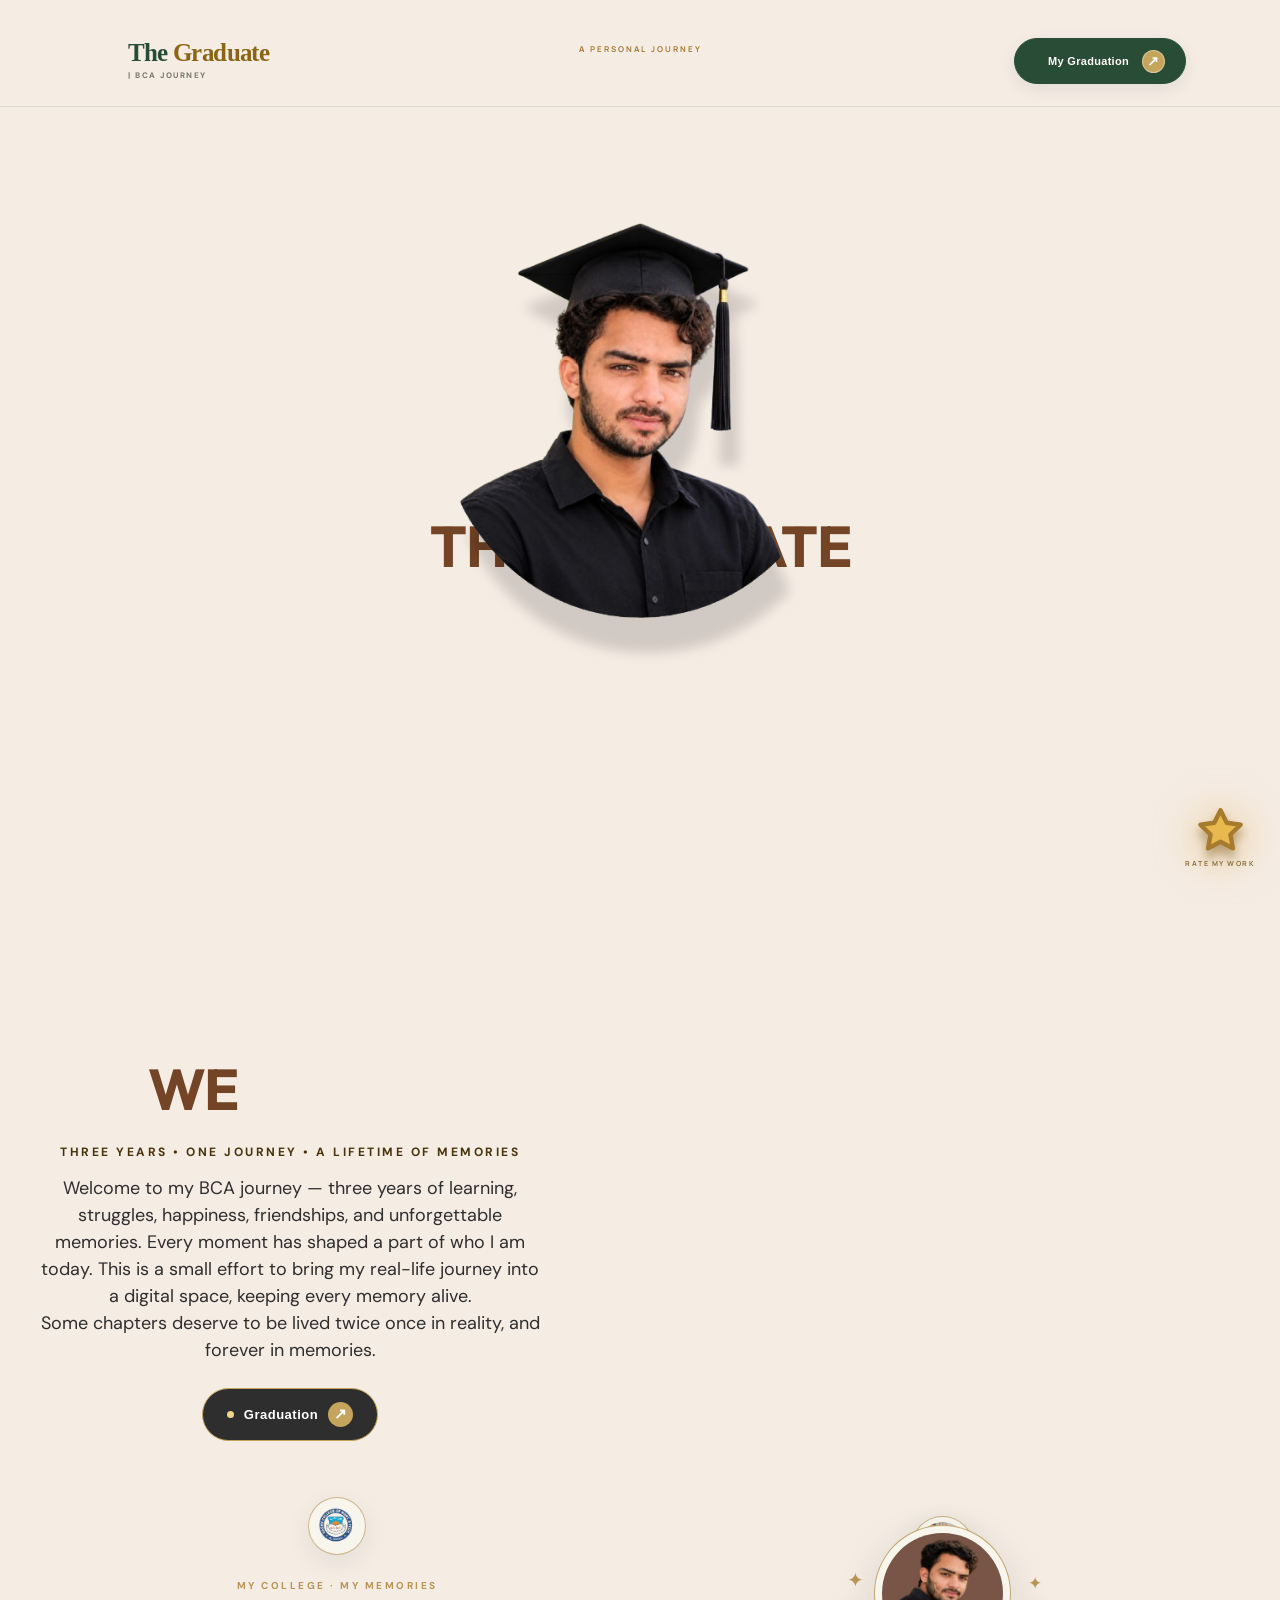
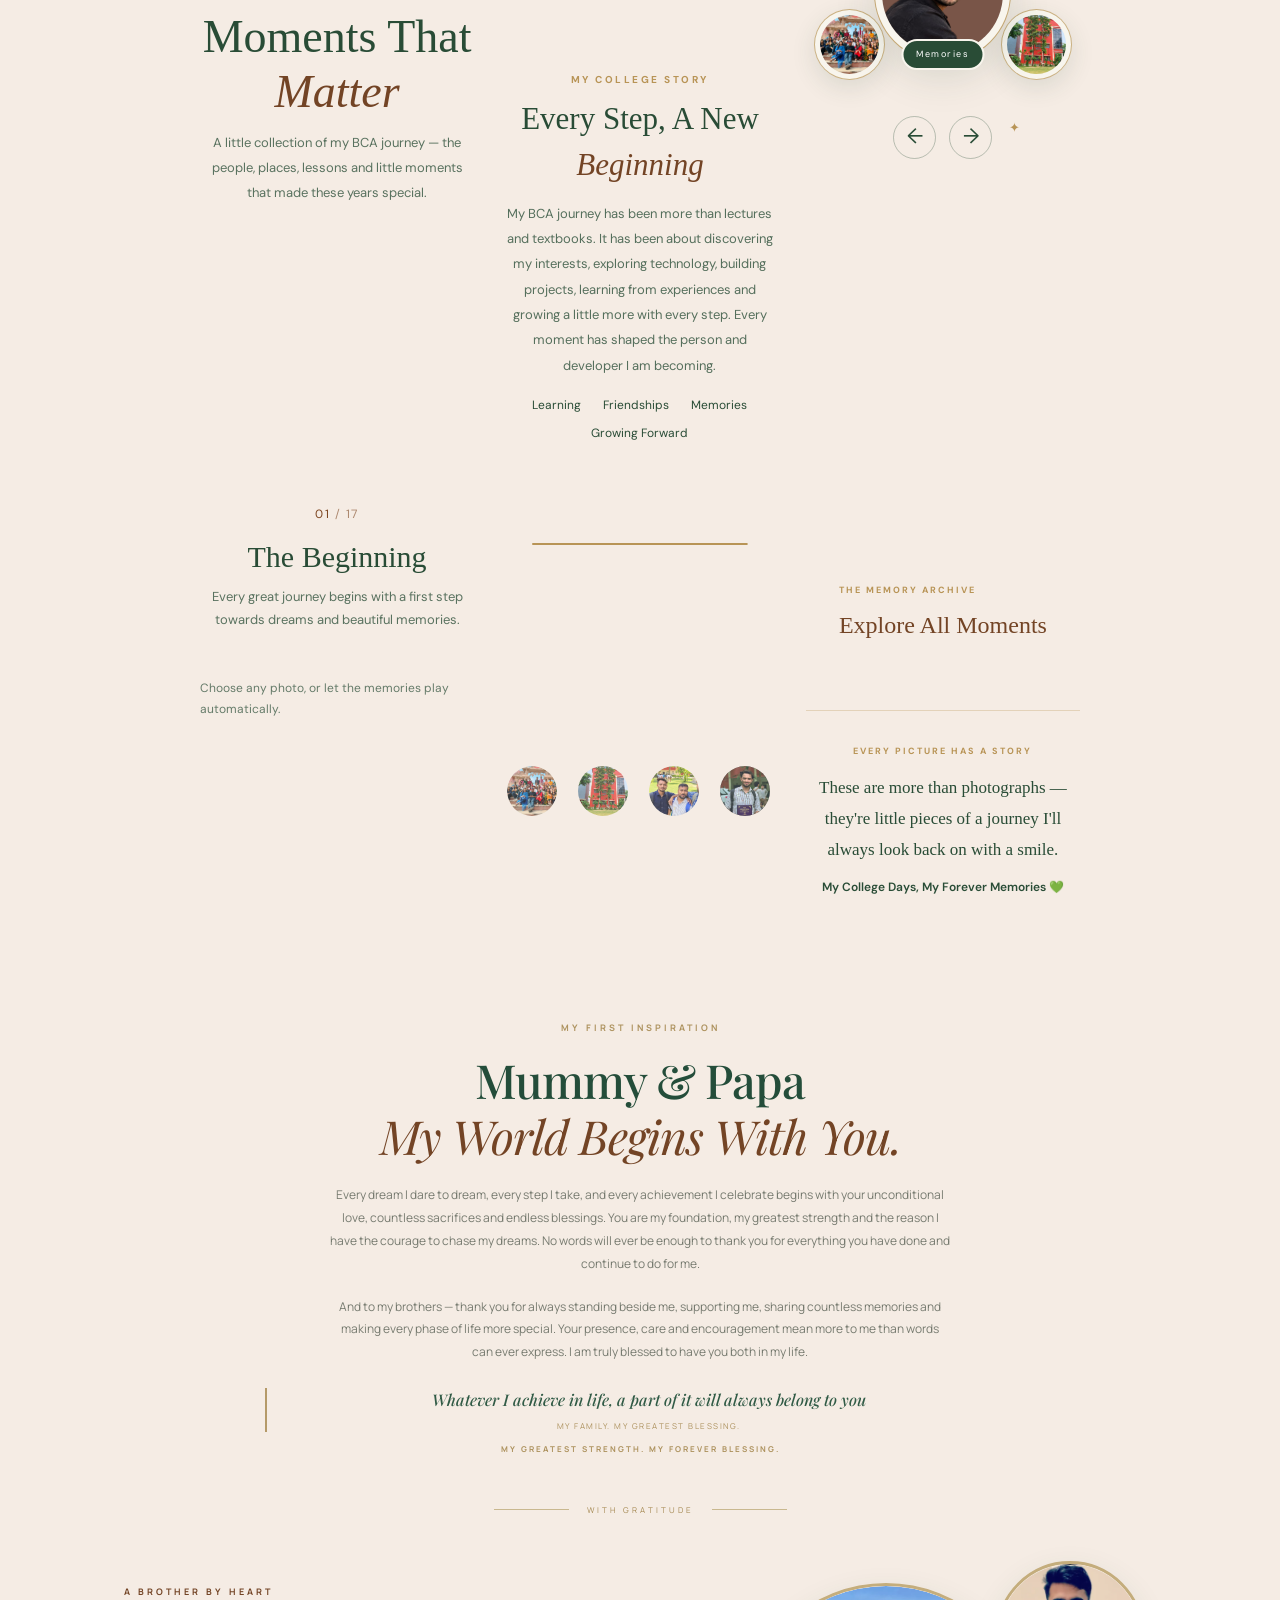
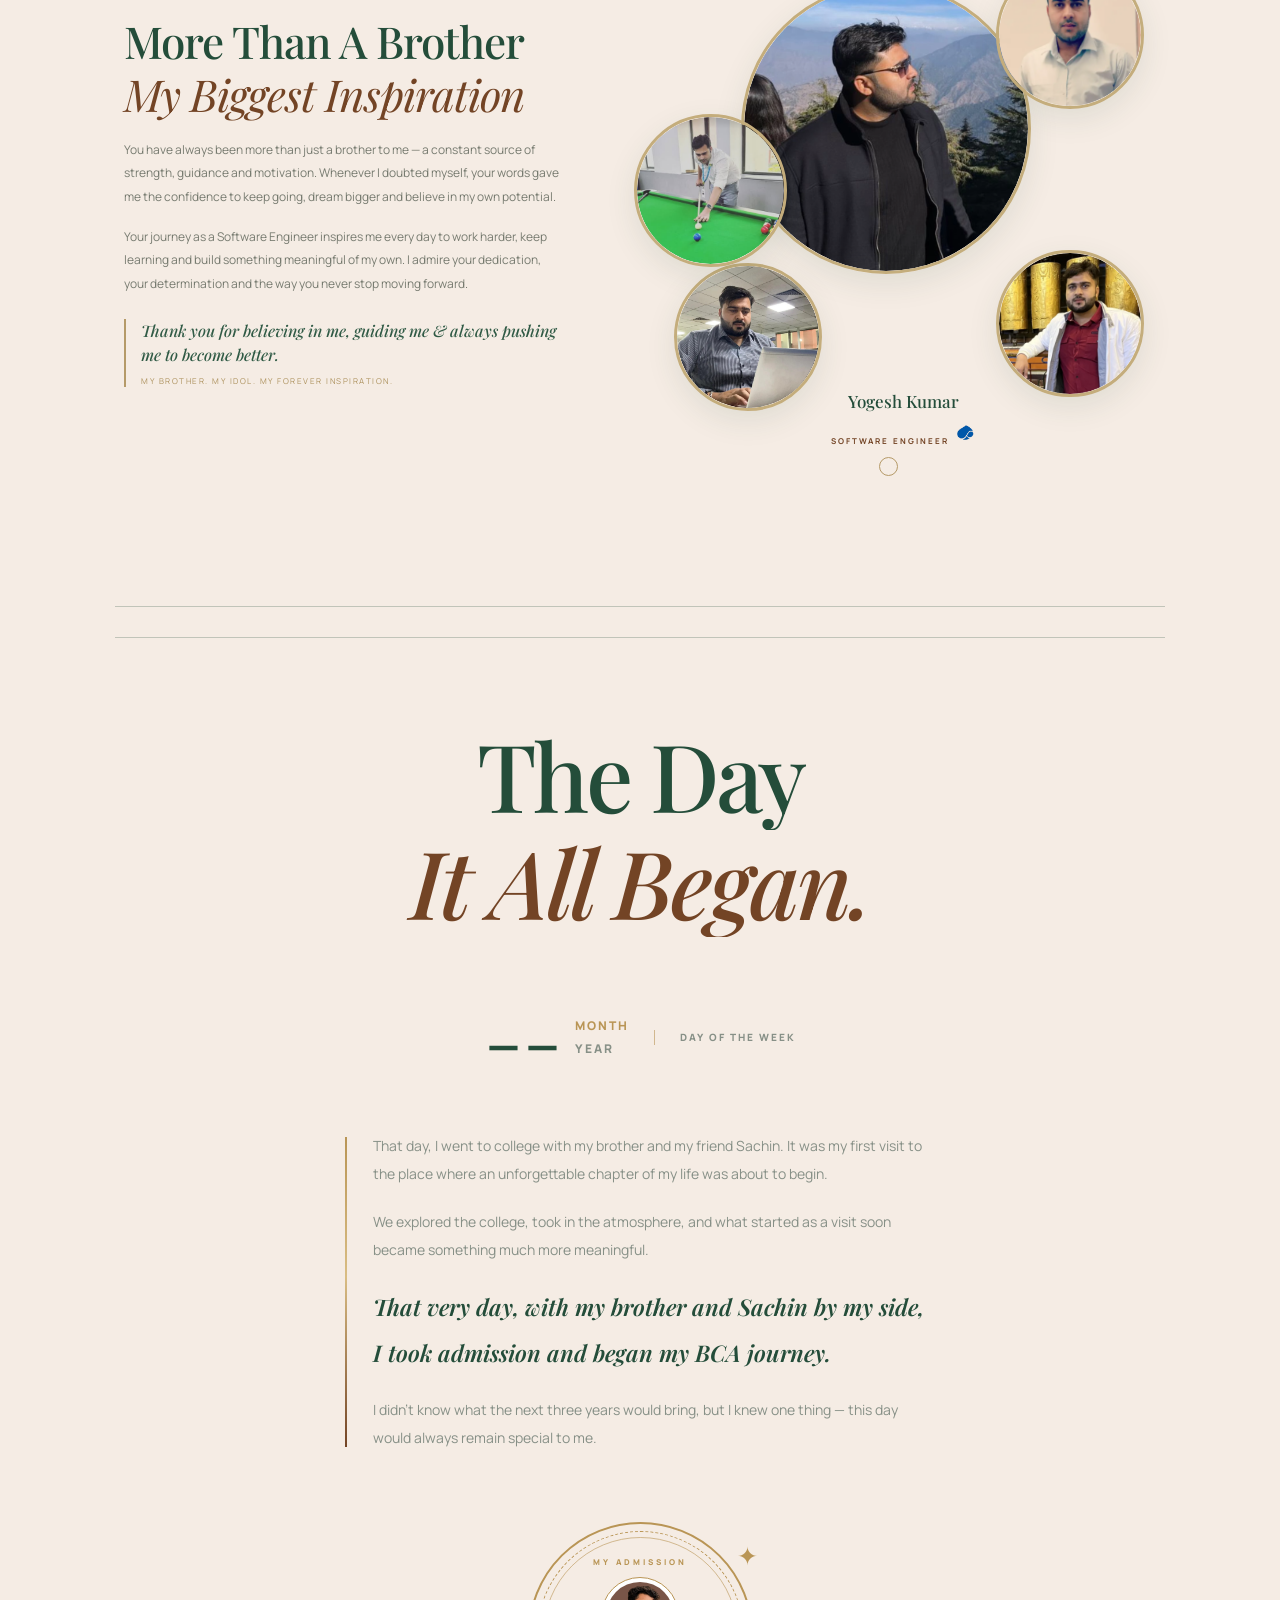
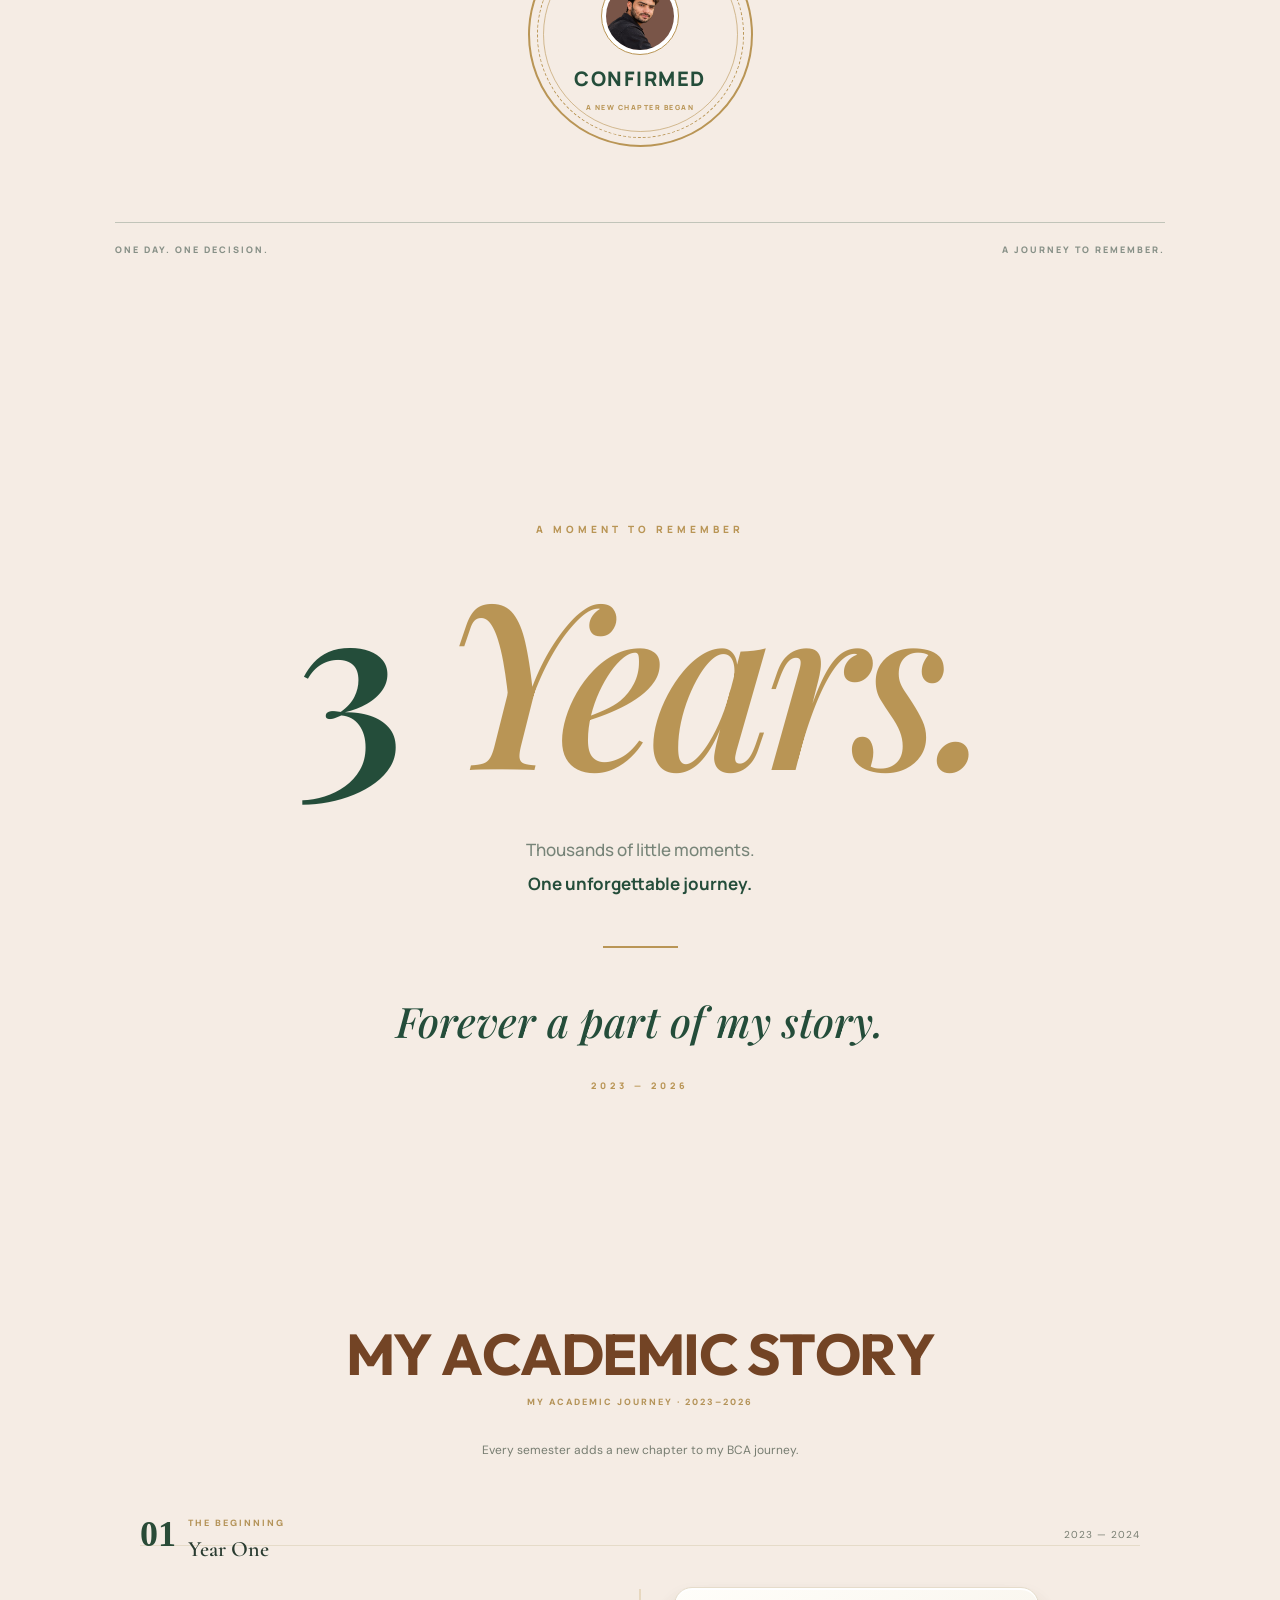
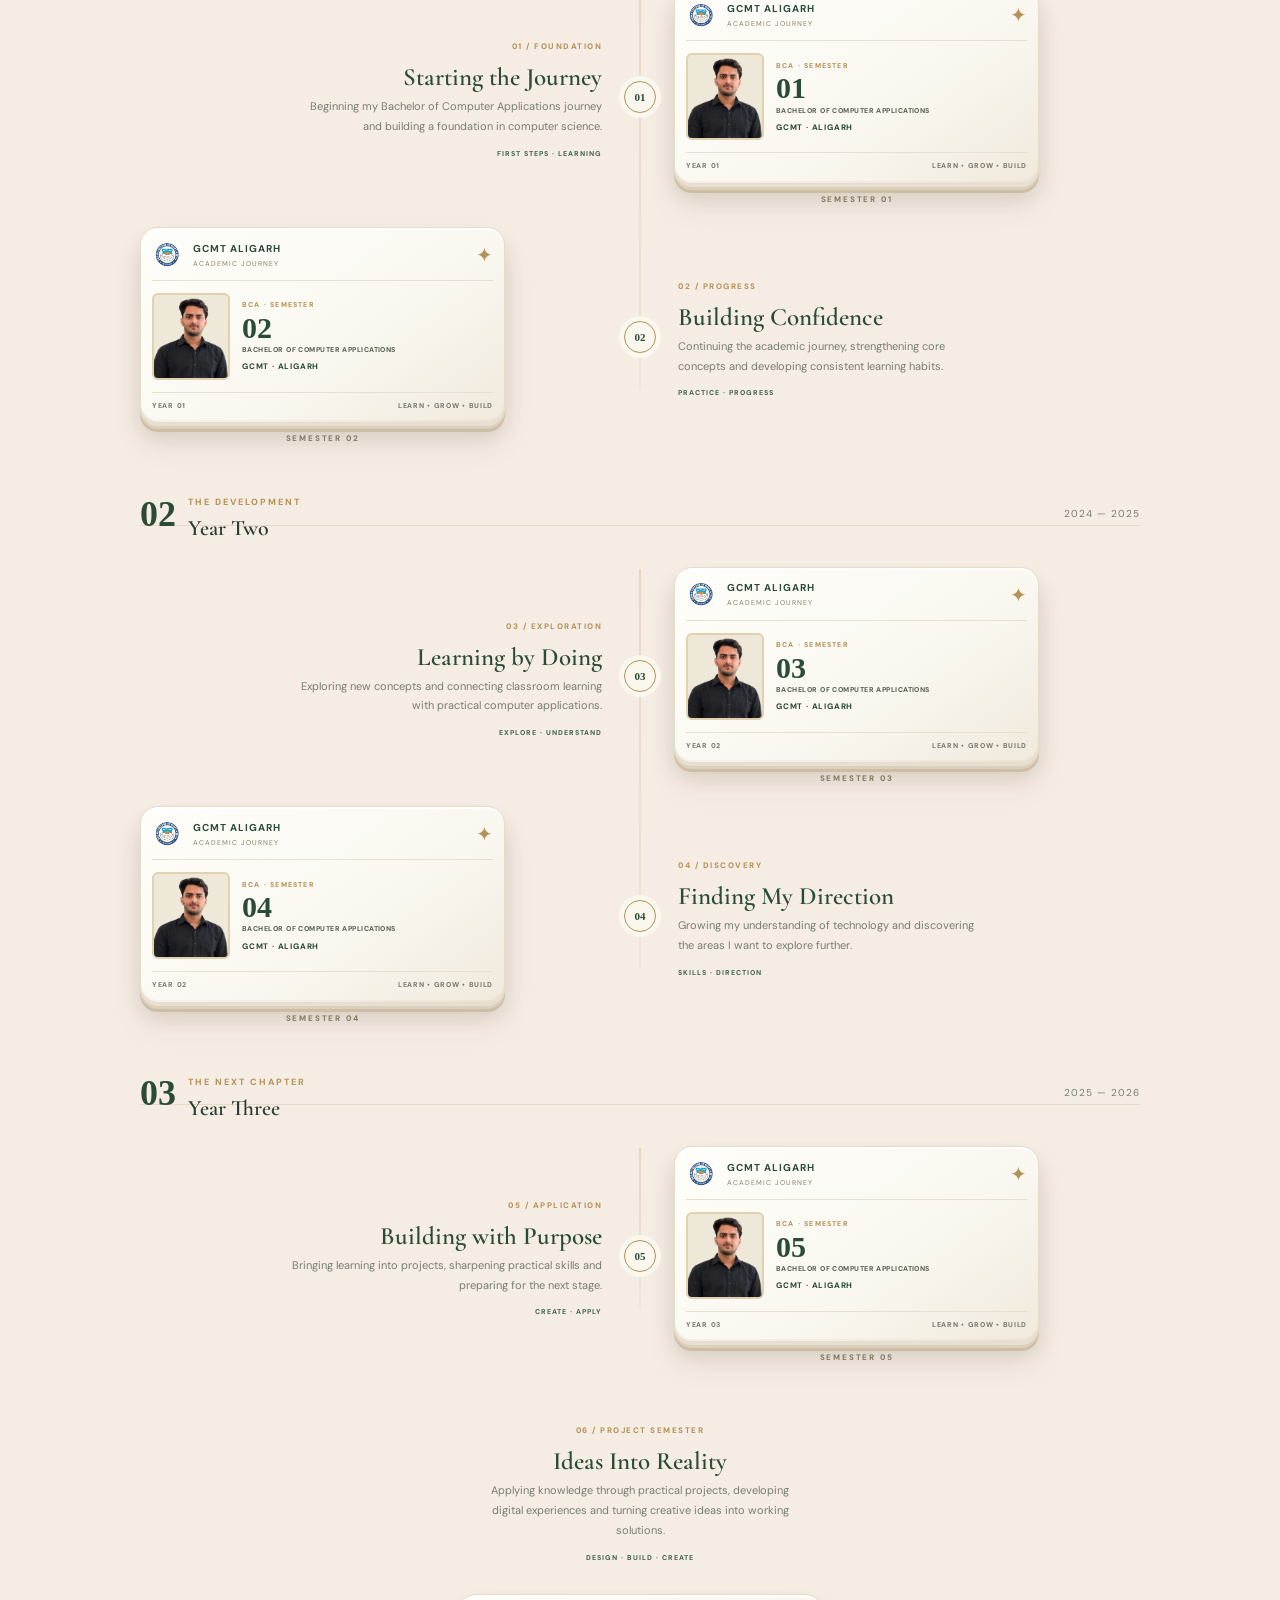
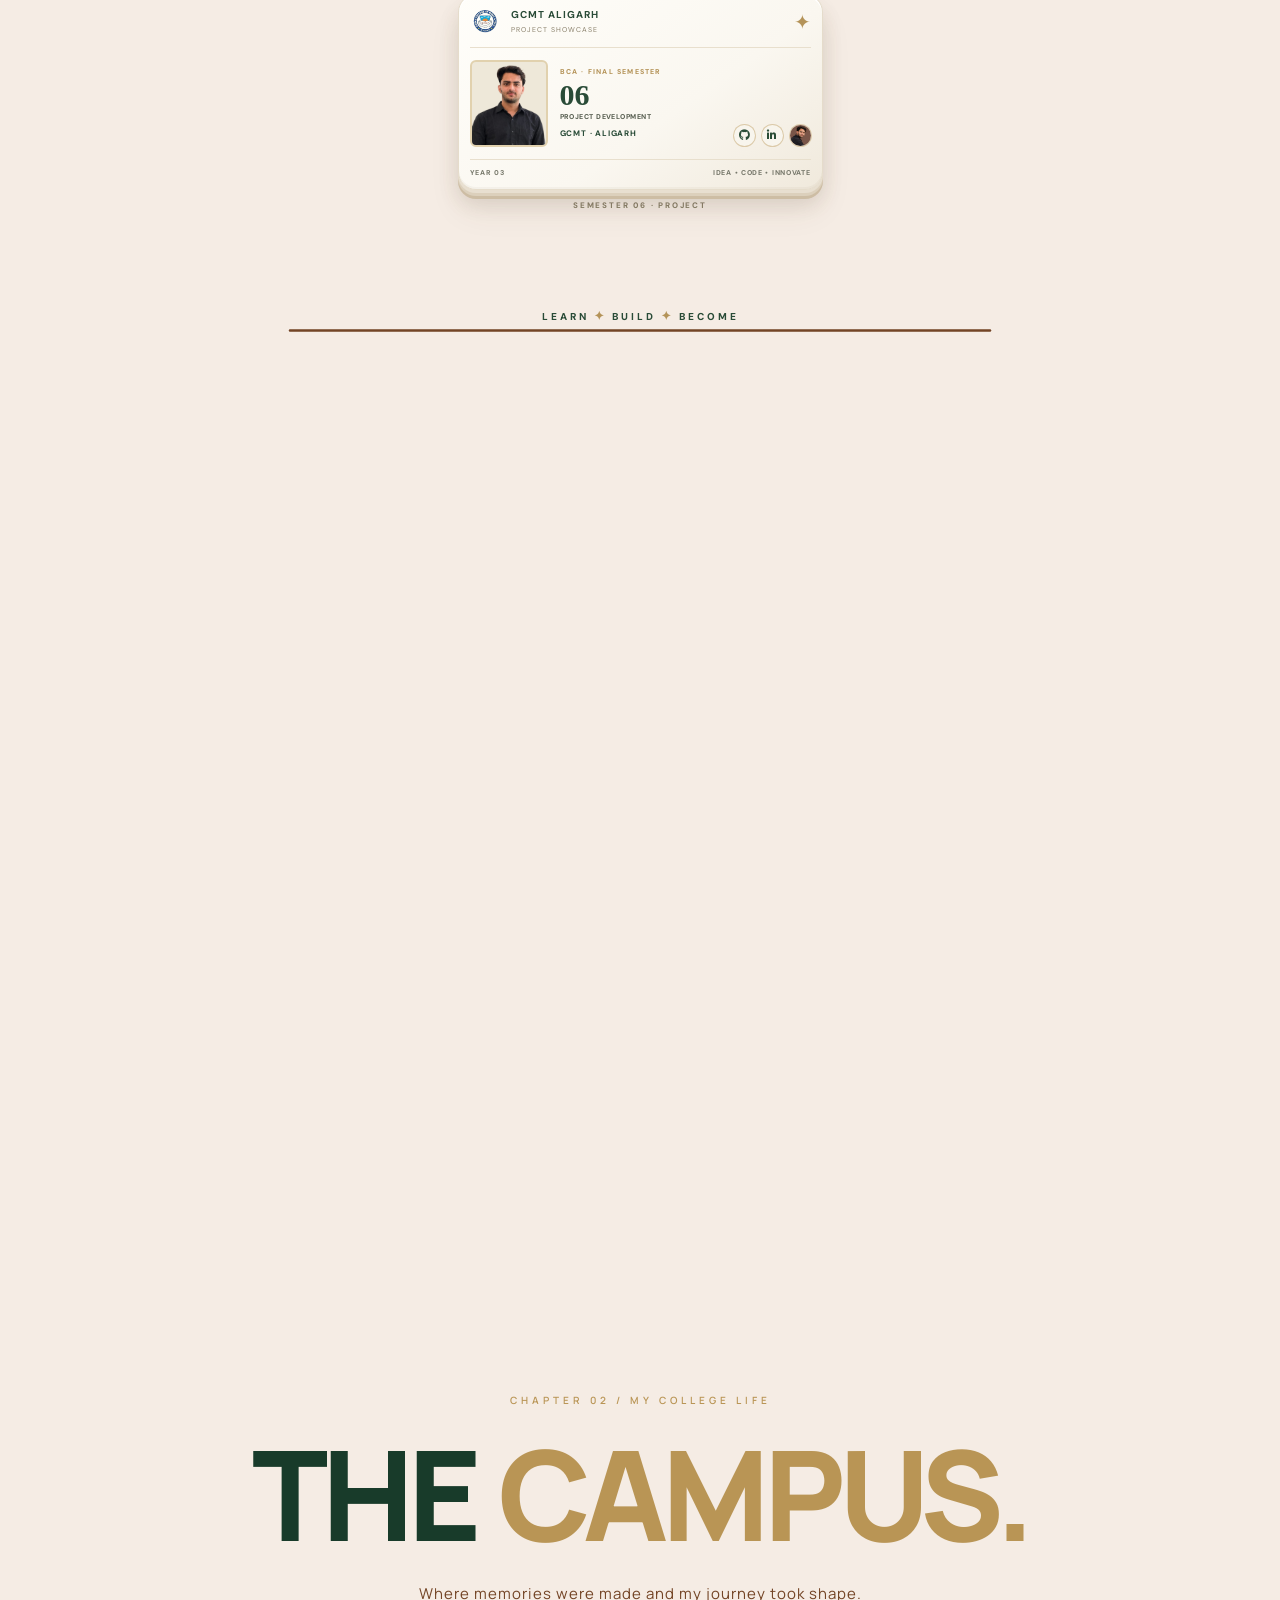
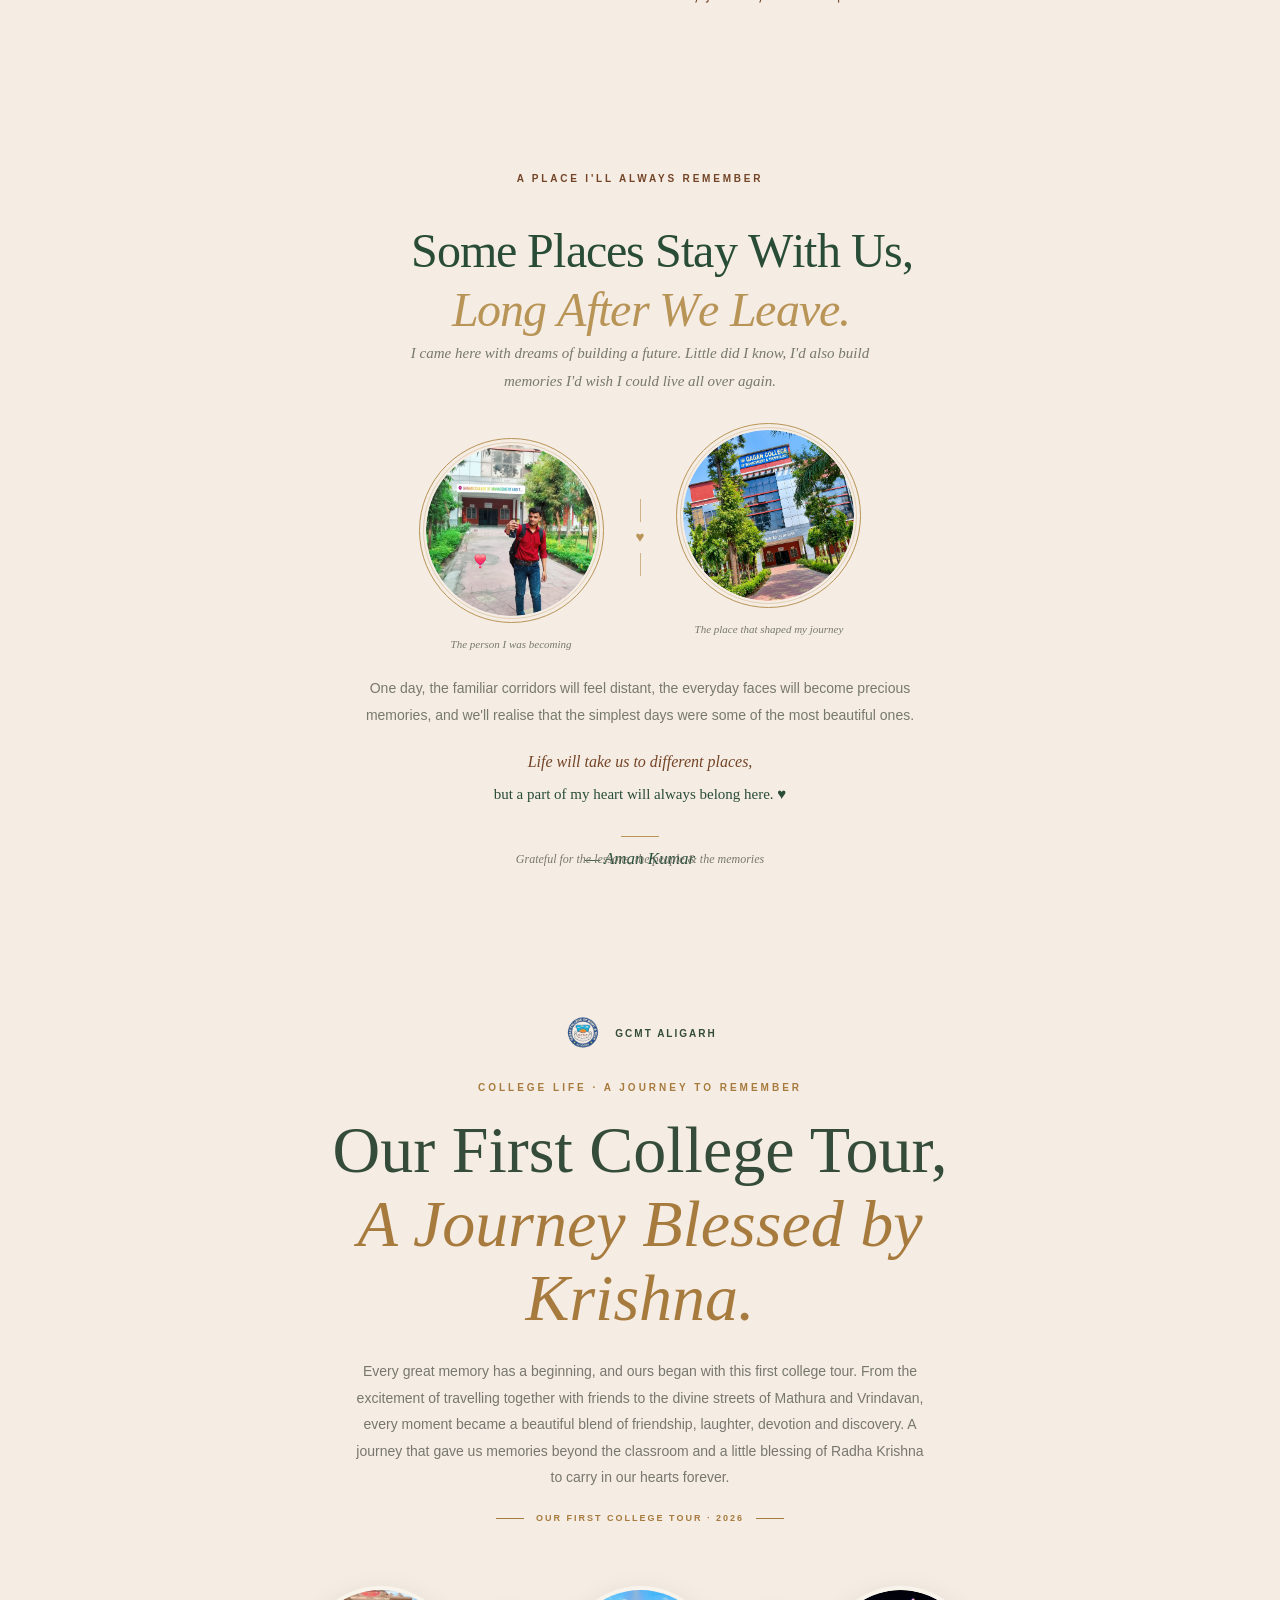
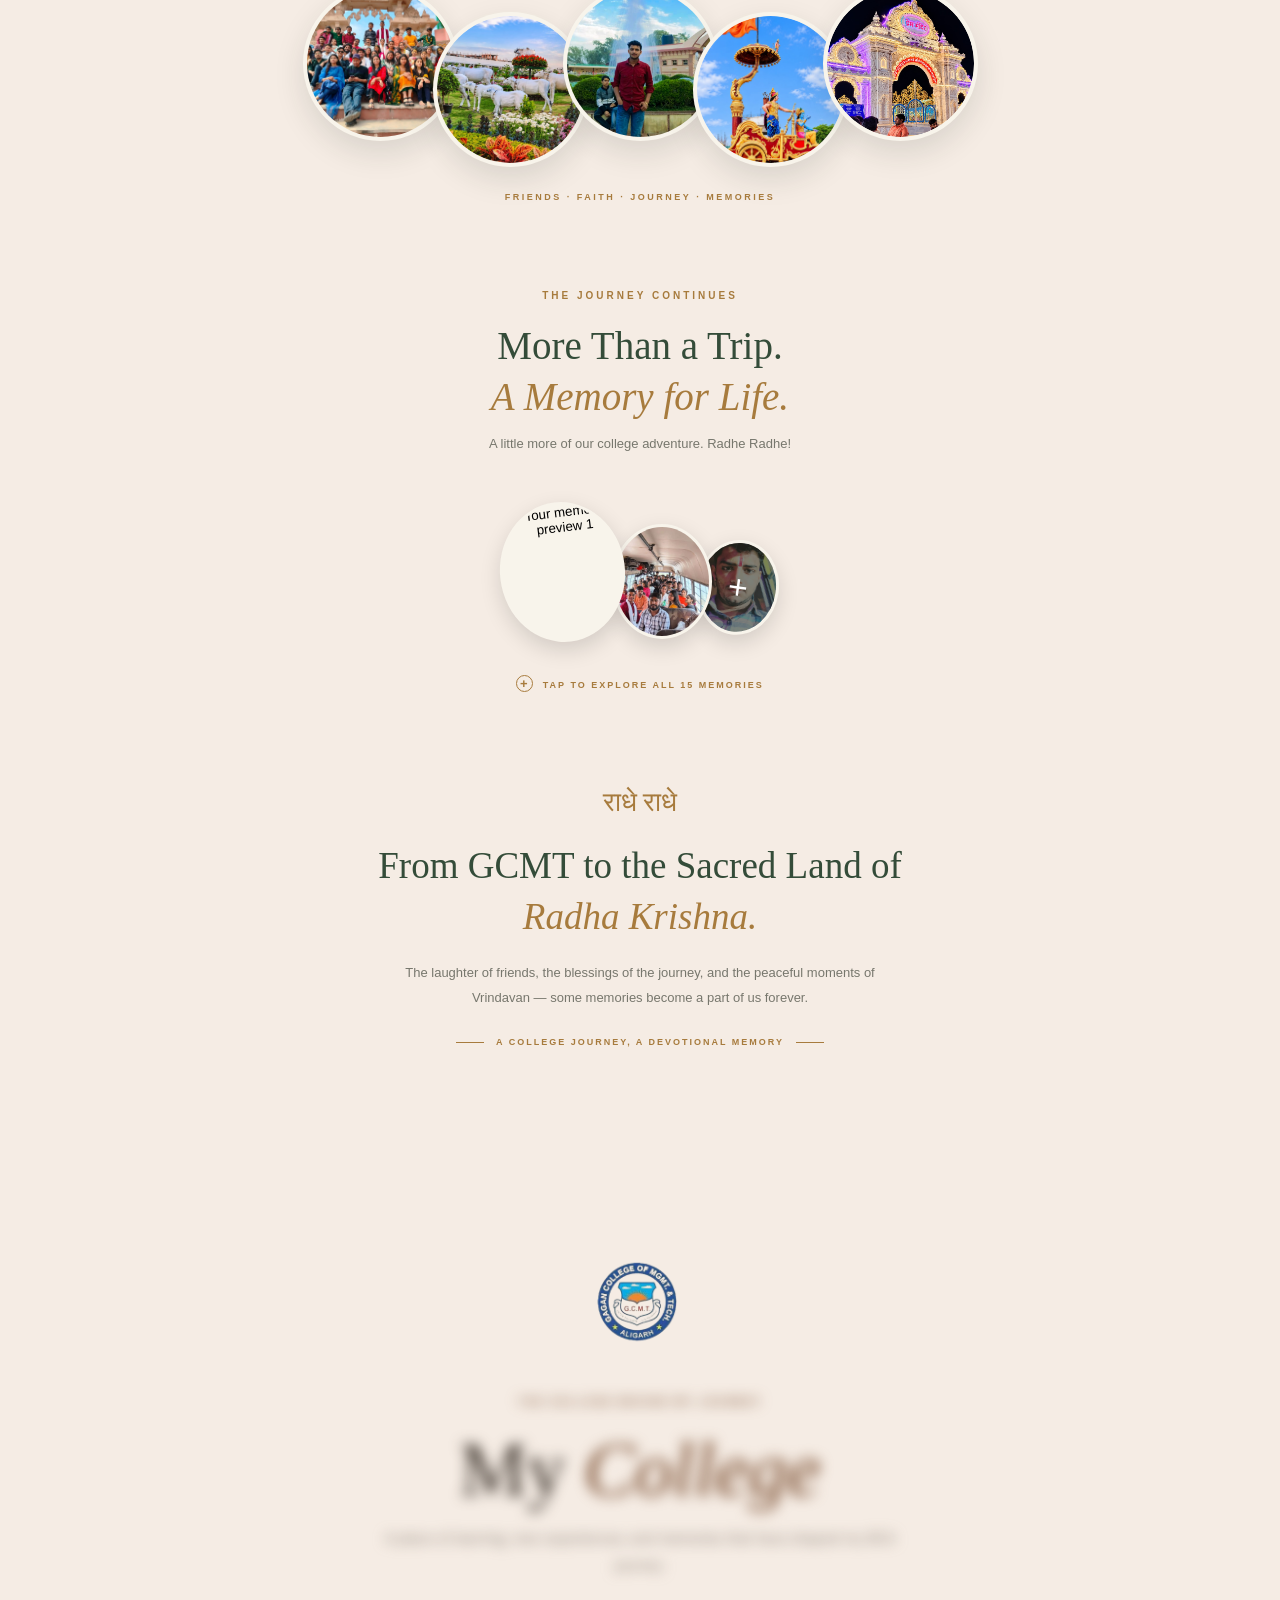
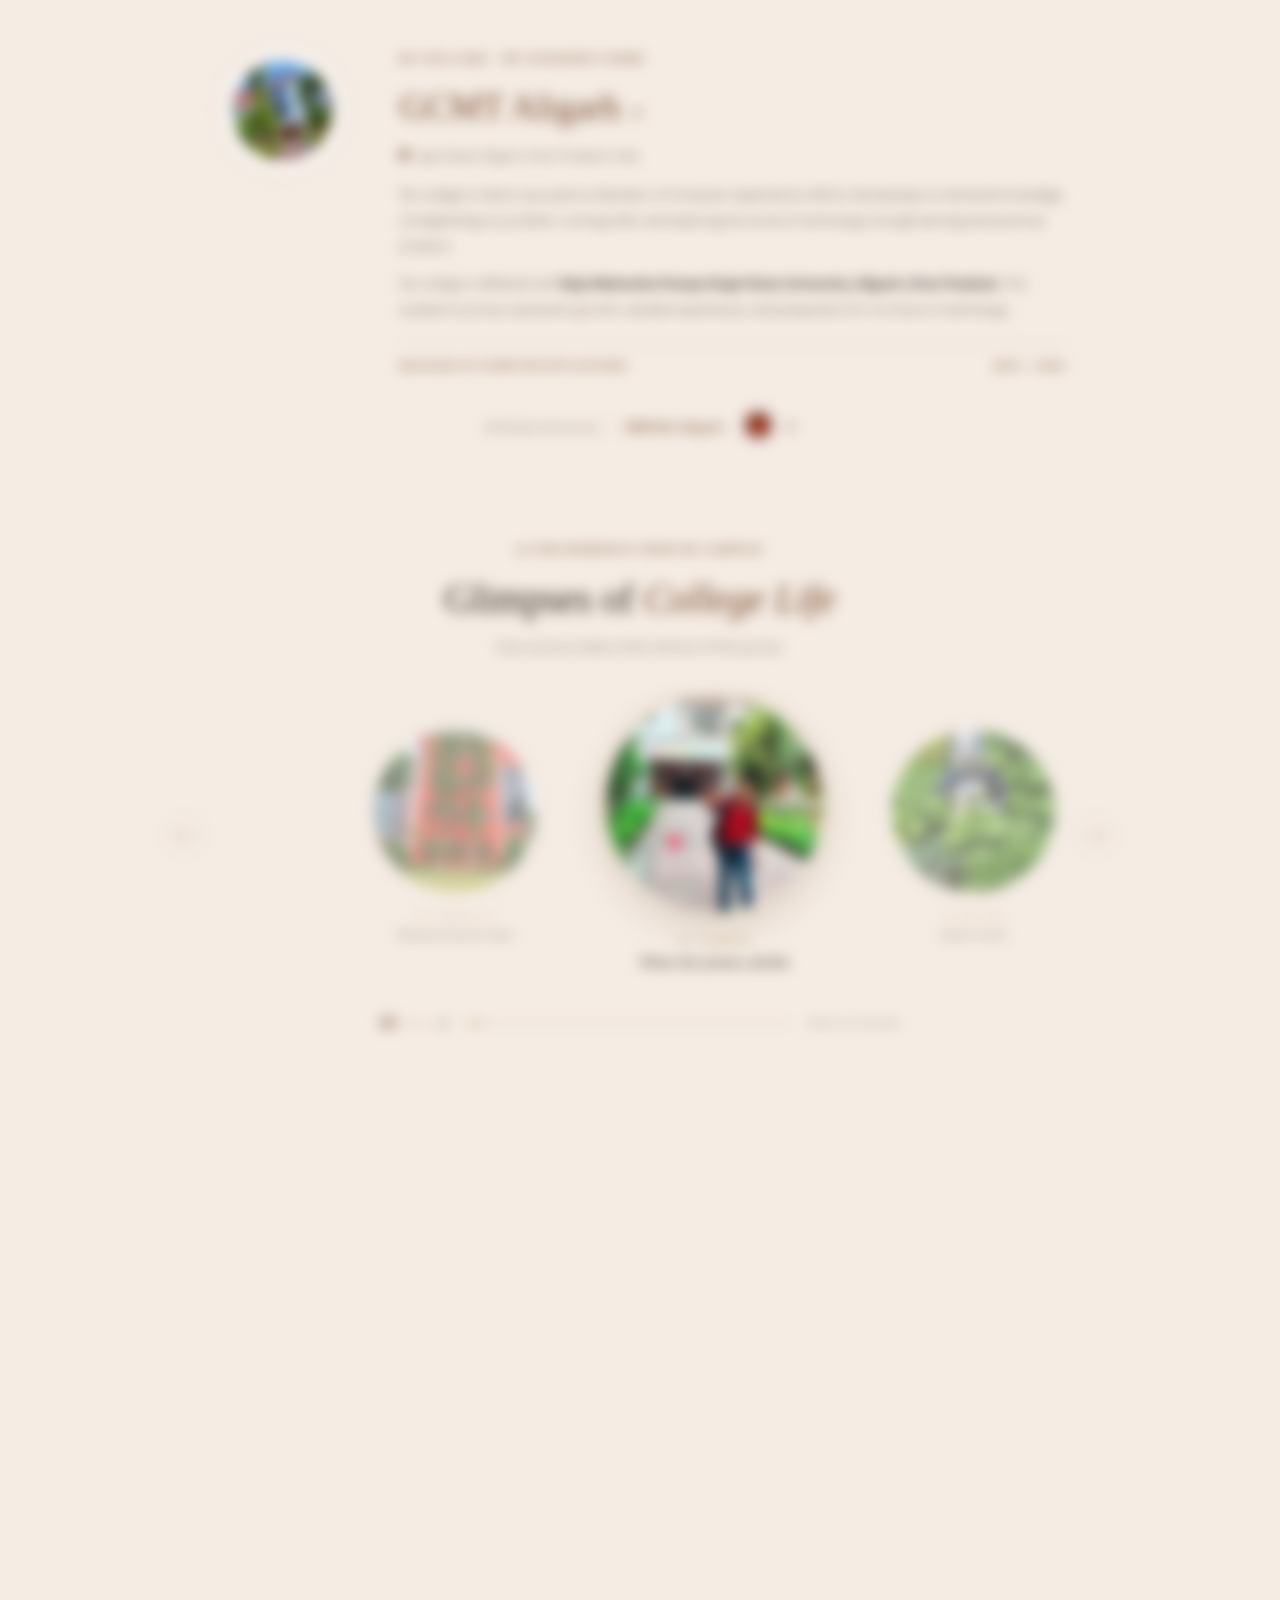
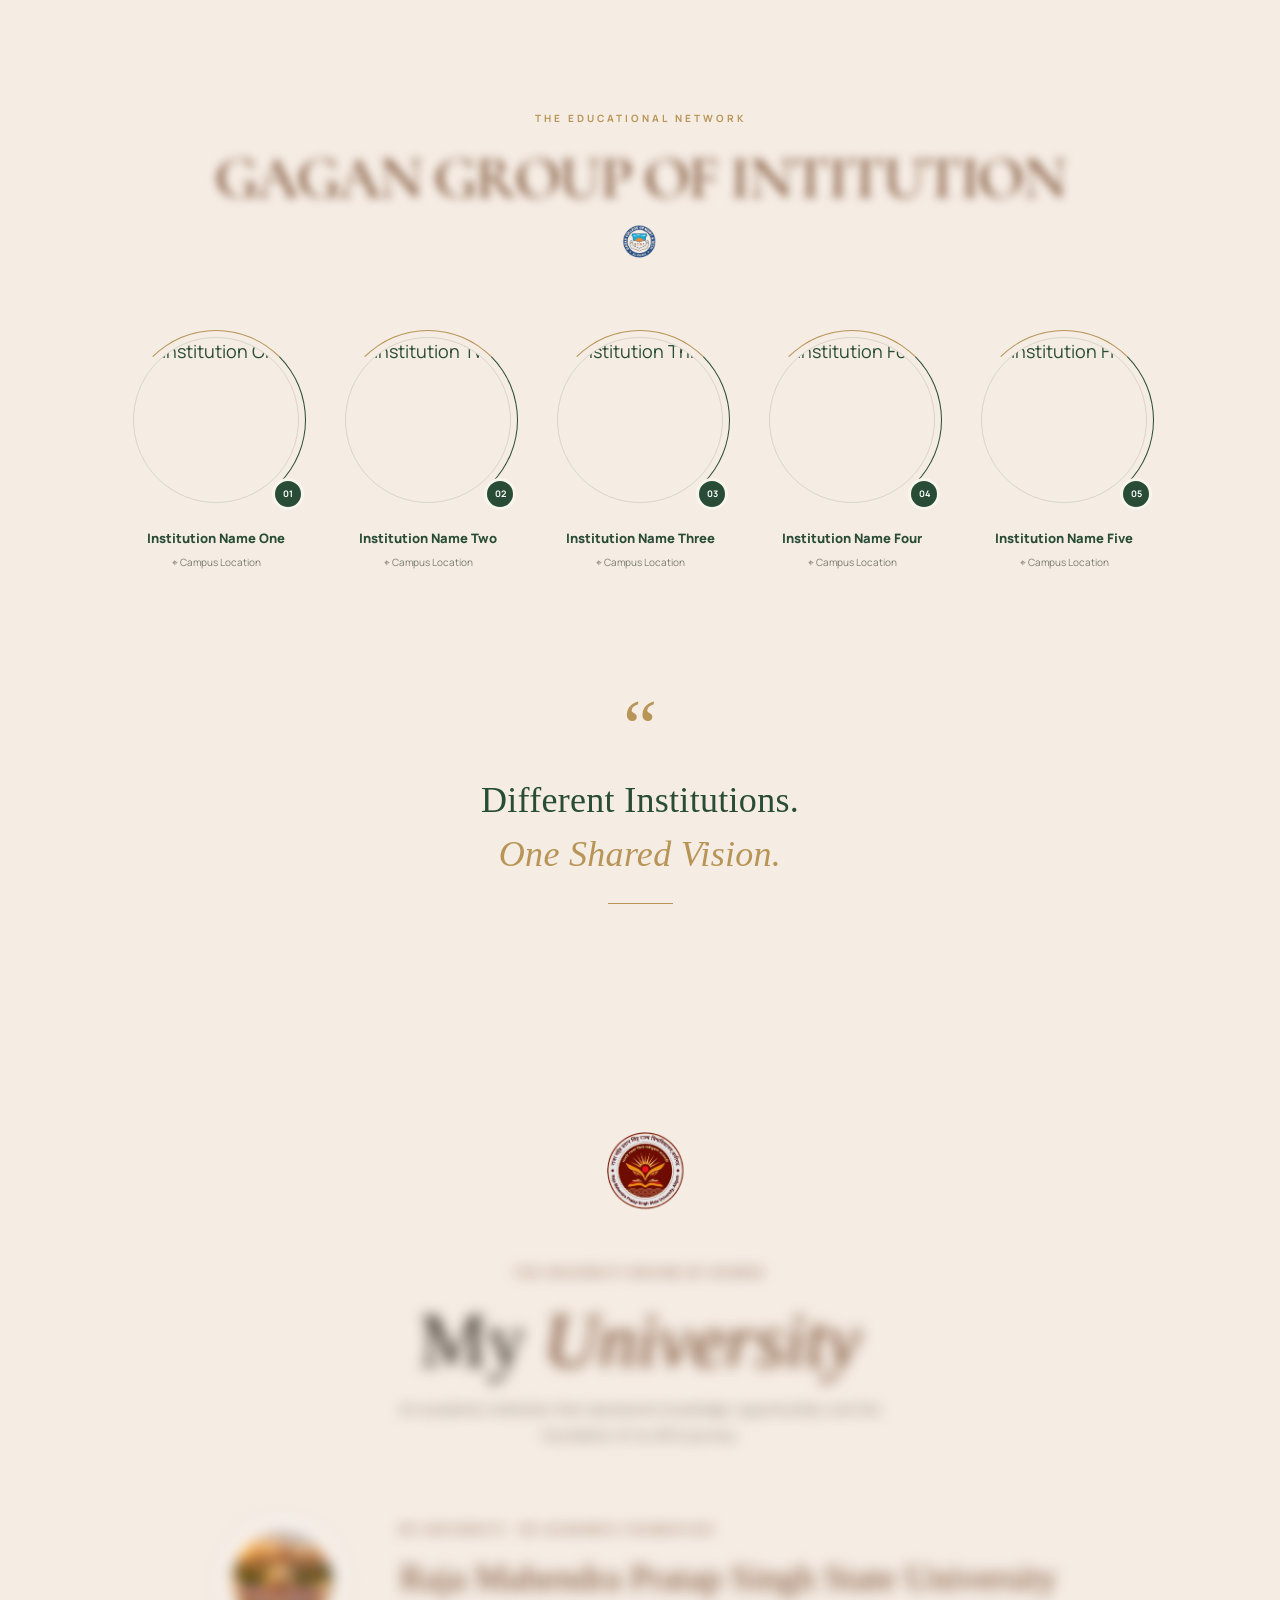
==== commit 46b2dc17: "check" ====
--- a/index.html
+++ b/index.html
@@ -3888,7 +3888,7 @@
     "imgs/bro/2.png",
     "imgs/bro/01.png",
     "imgs/bro/3.png",
-    "imgs/bro/005.png"
+    "imgs/bro/0005.png"
   ];
 
   section.querySelectorAll(".mi-img img").forEach((img, index) => {
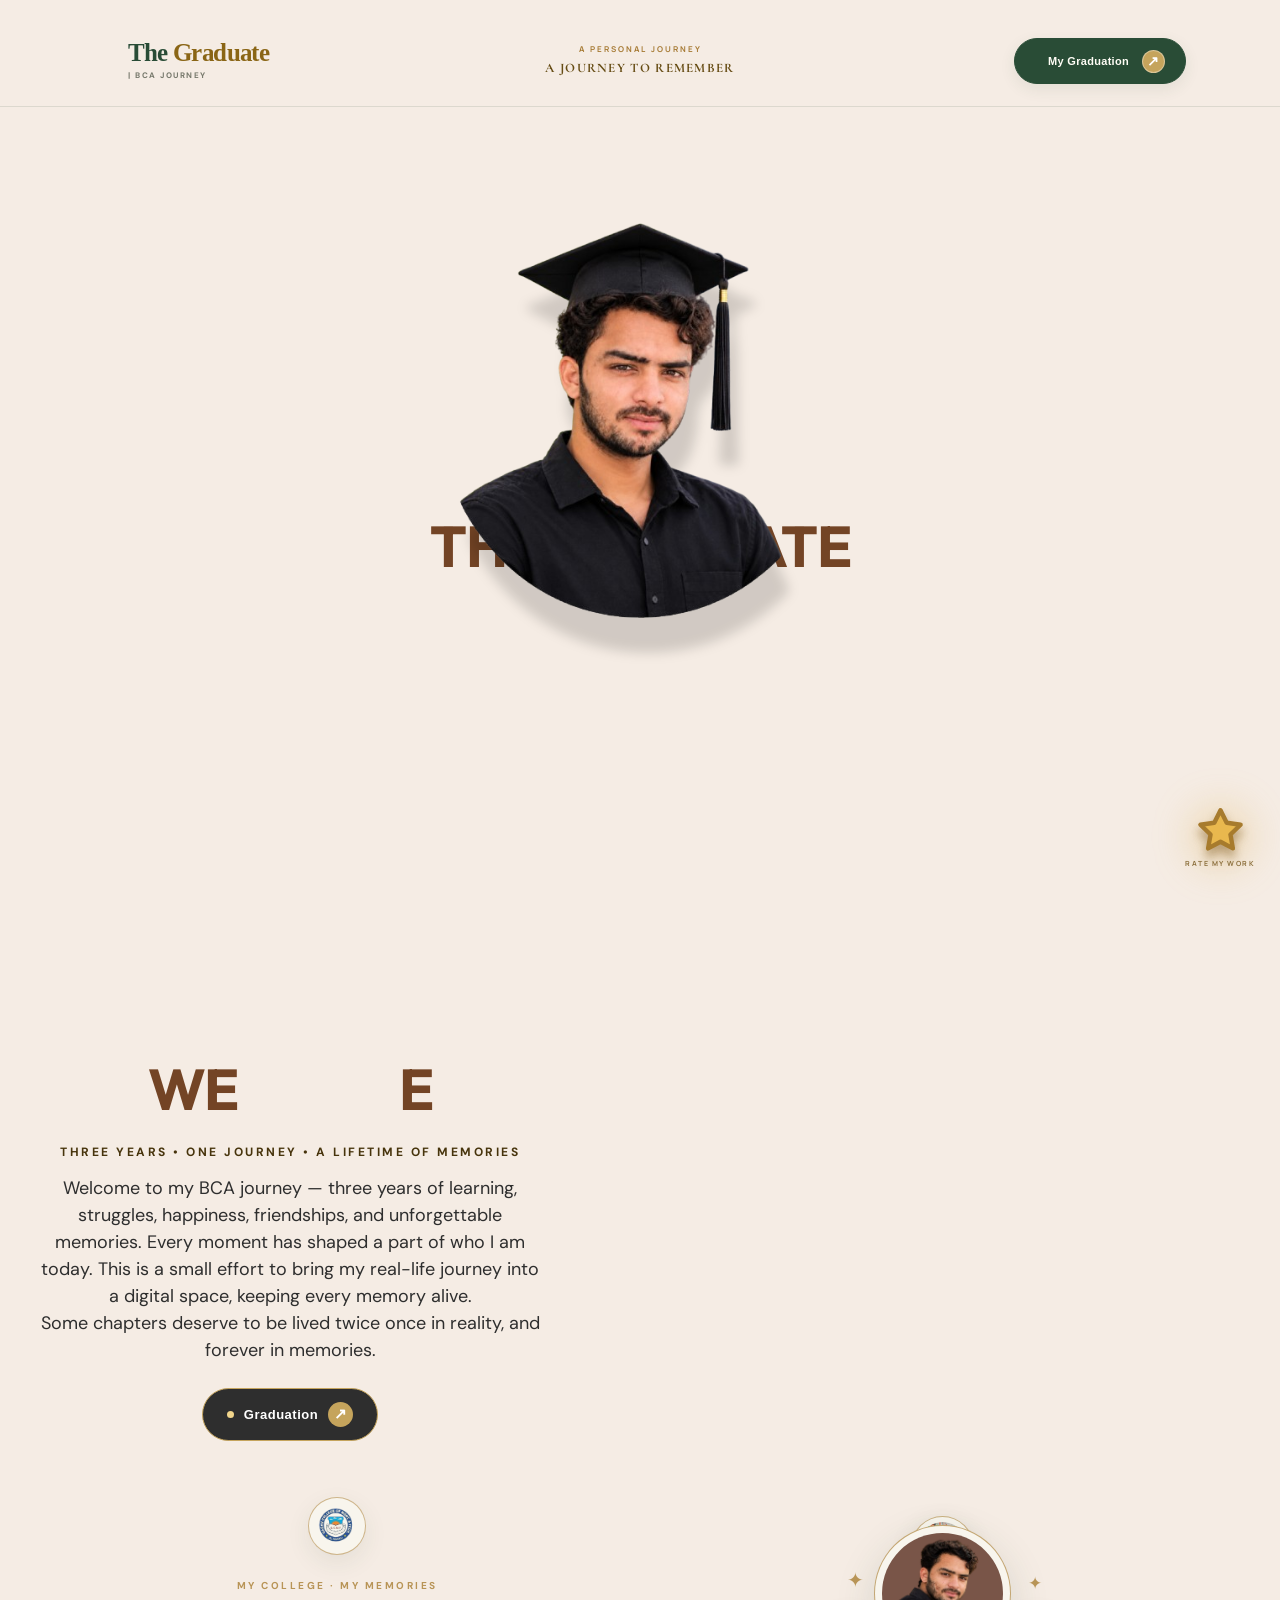
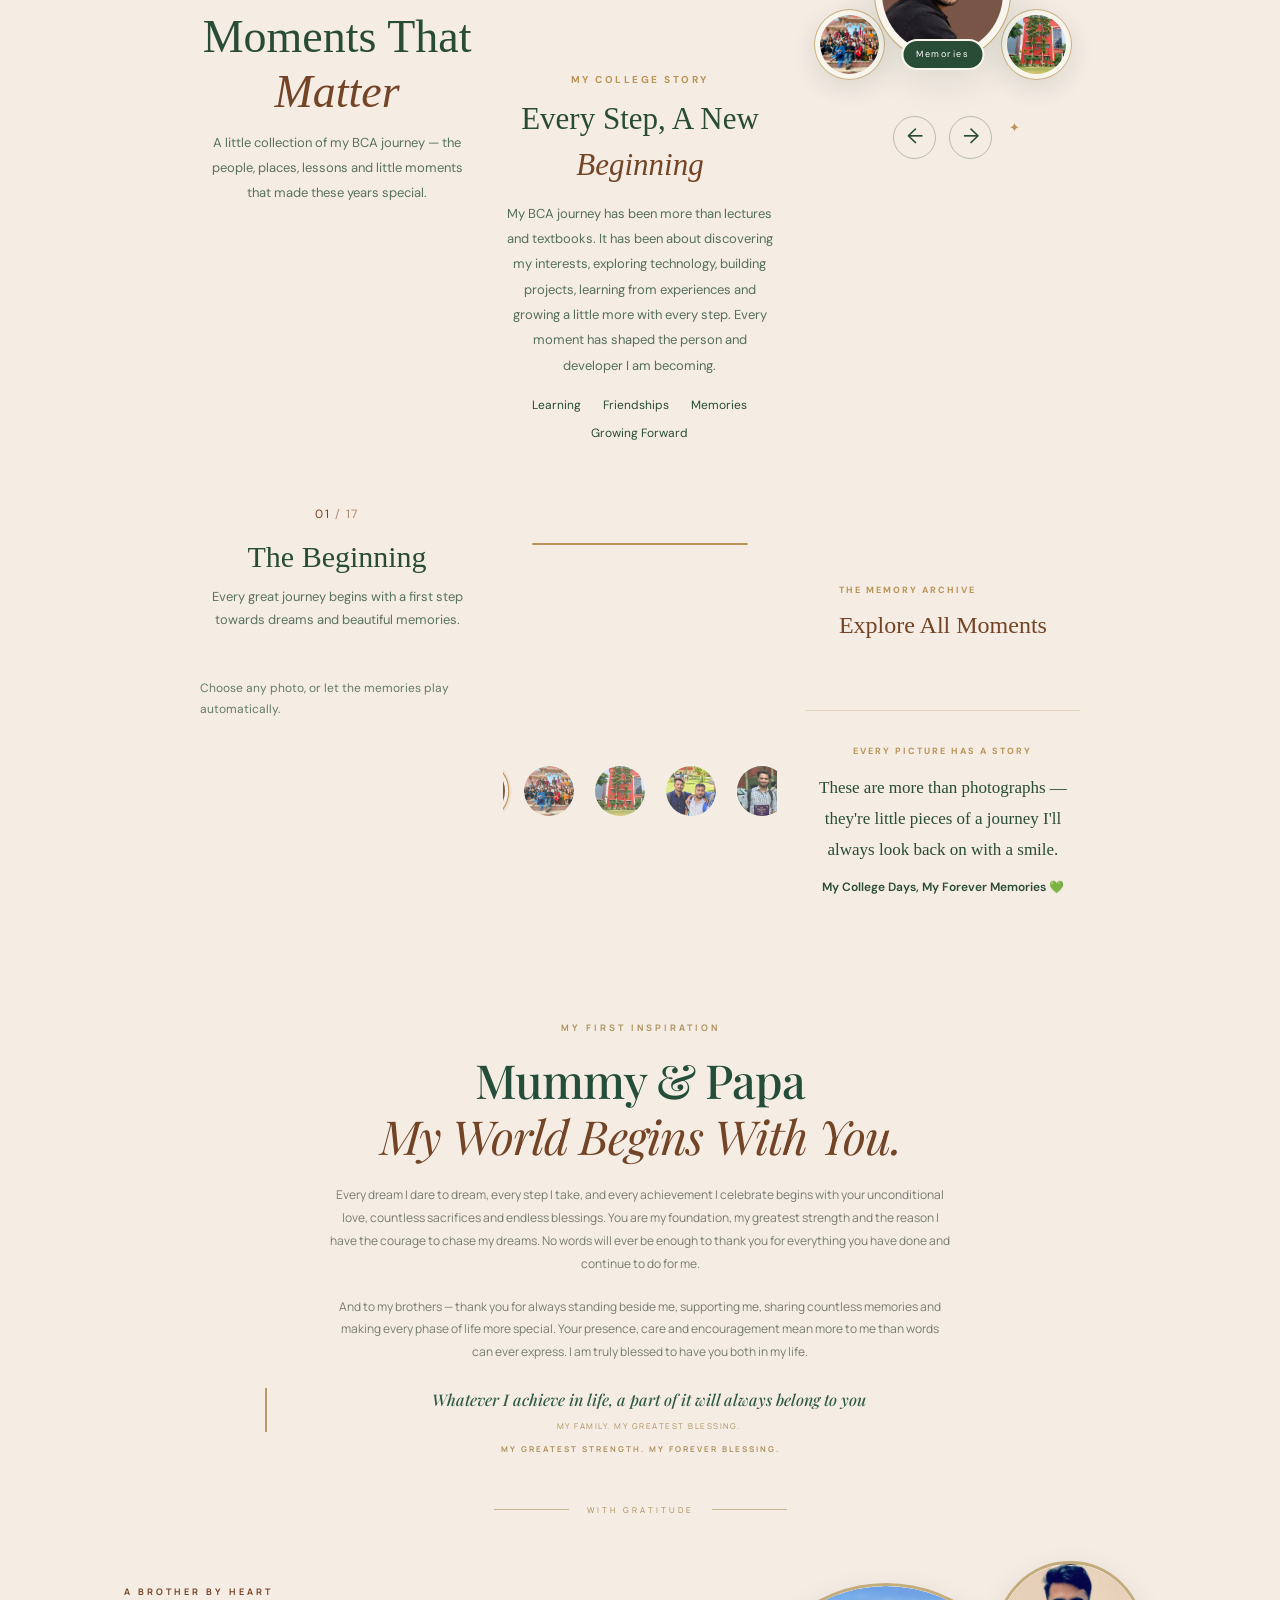
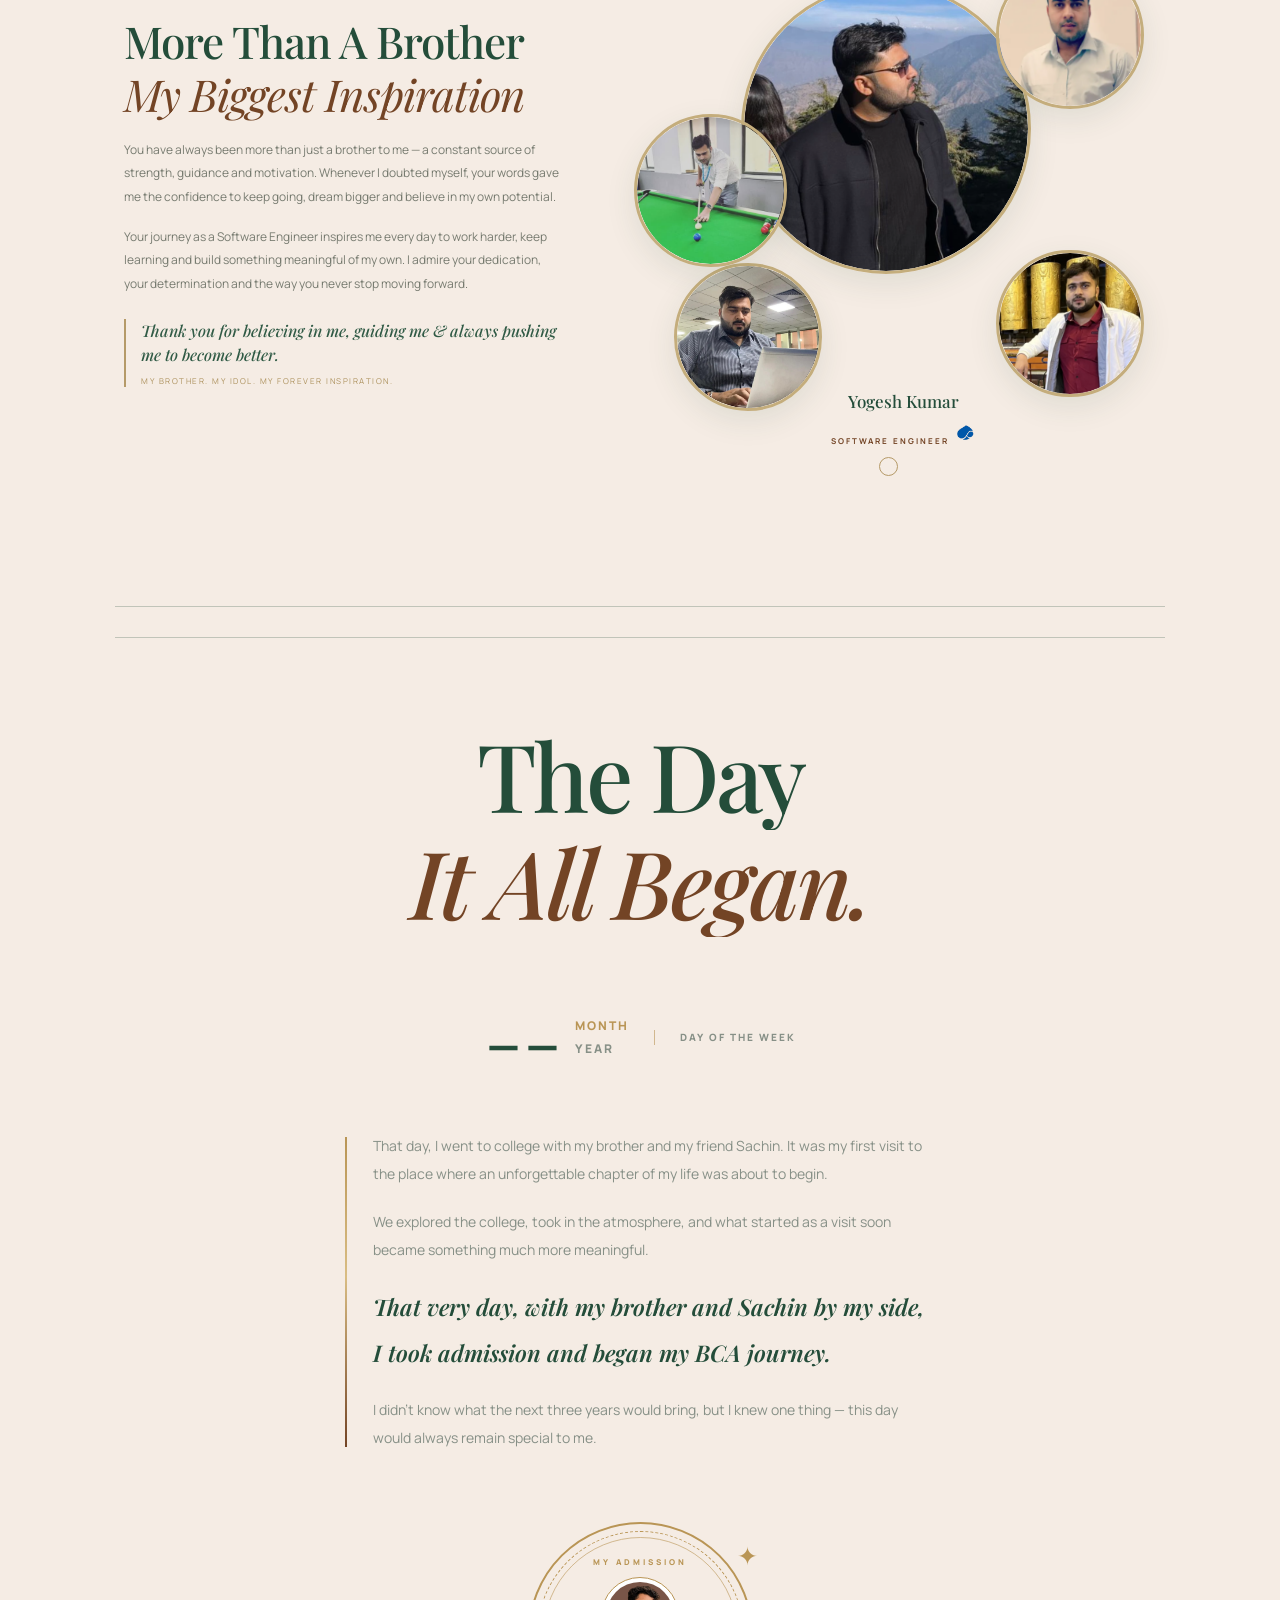
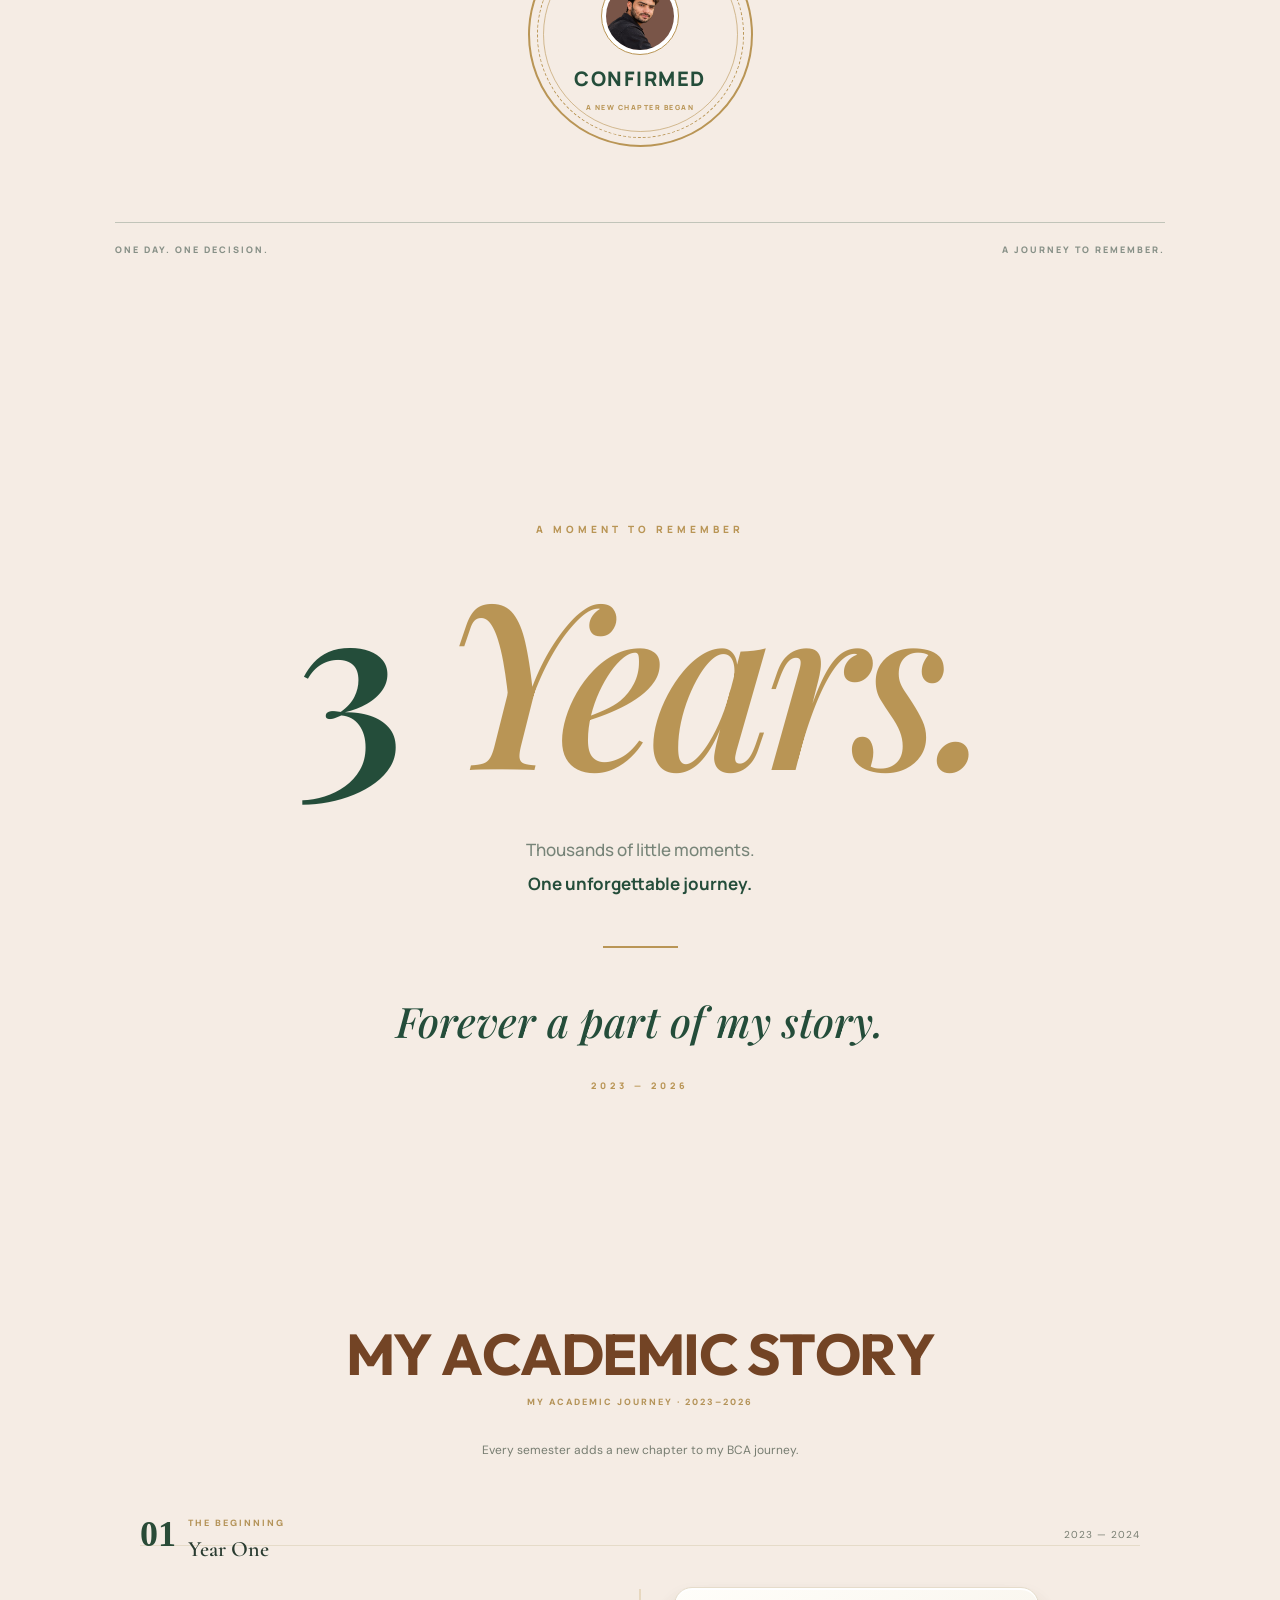
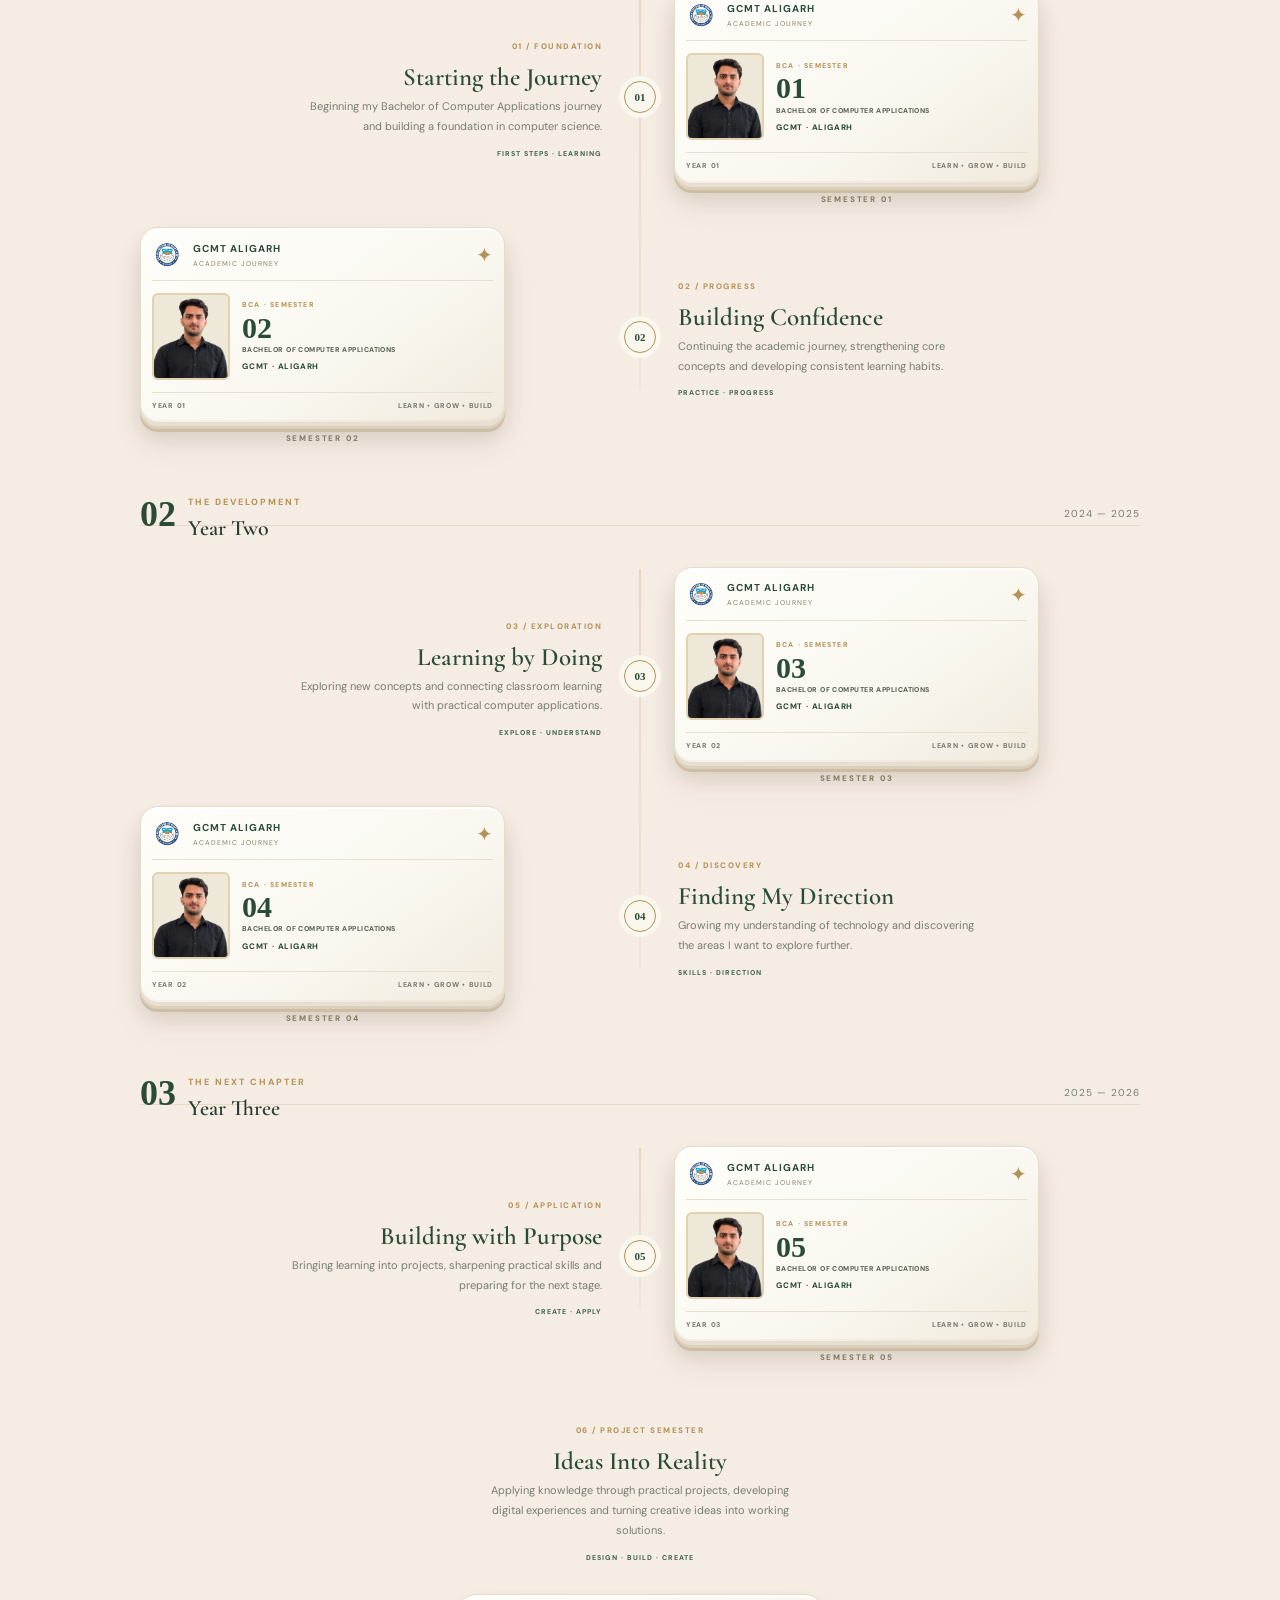
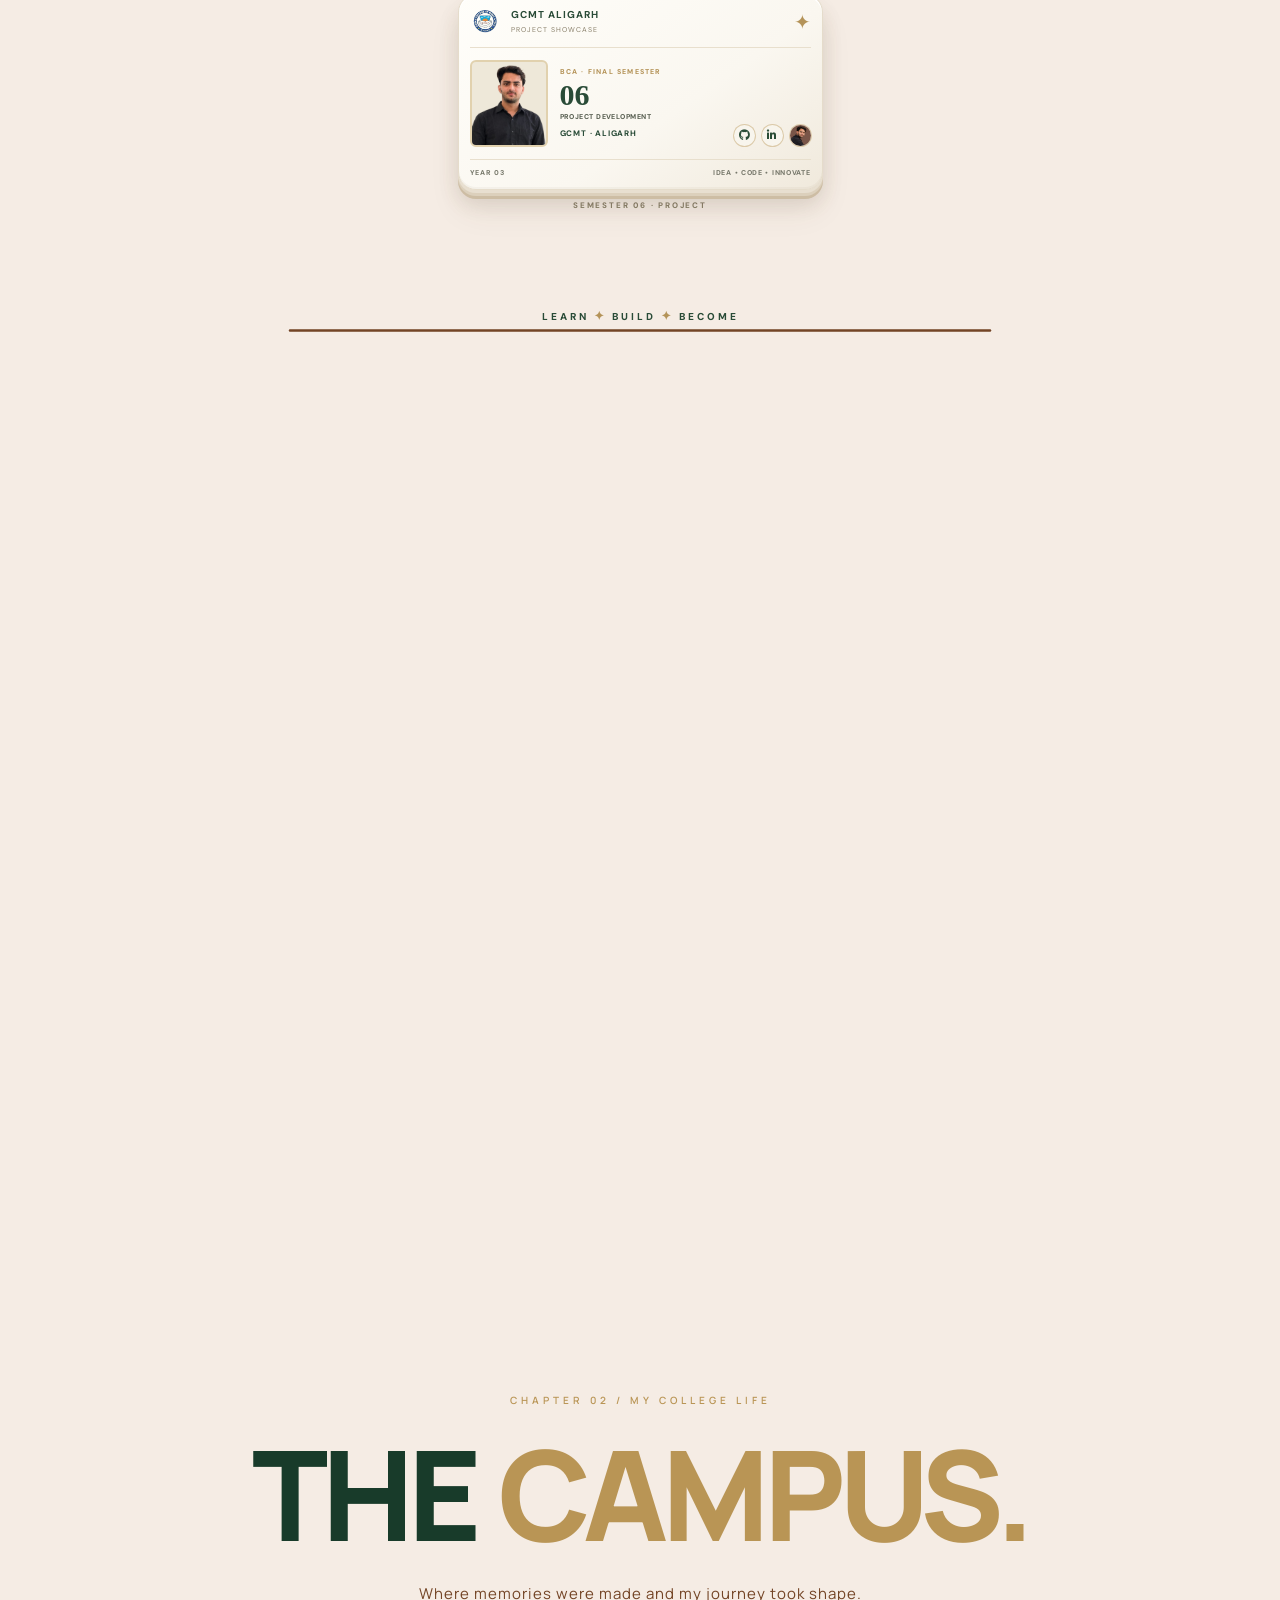
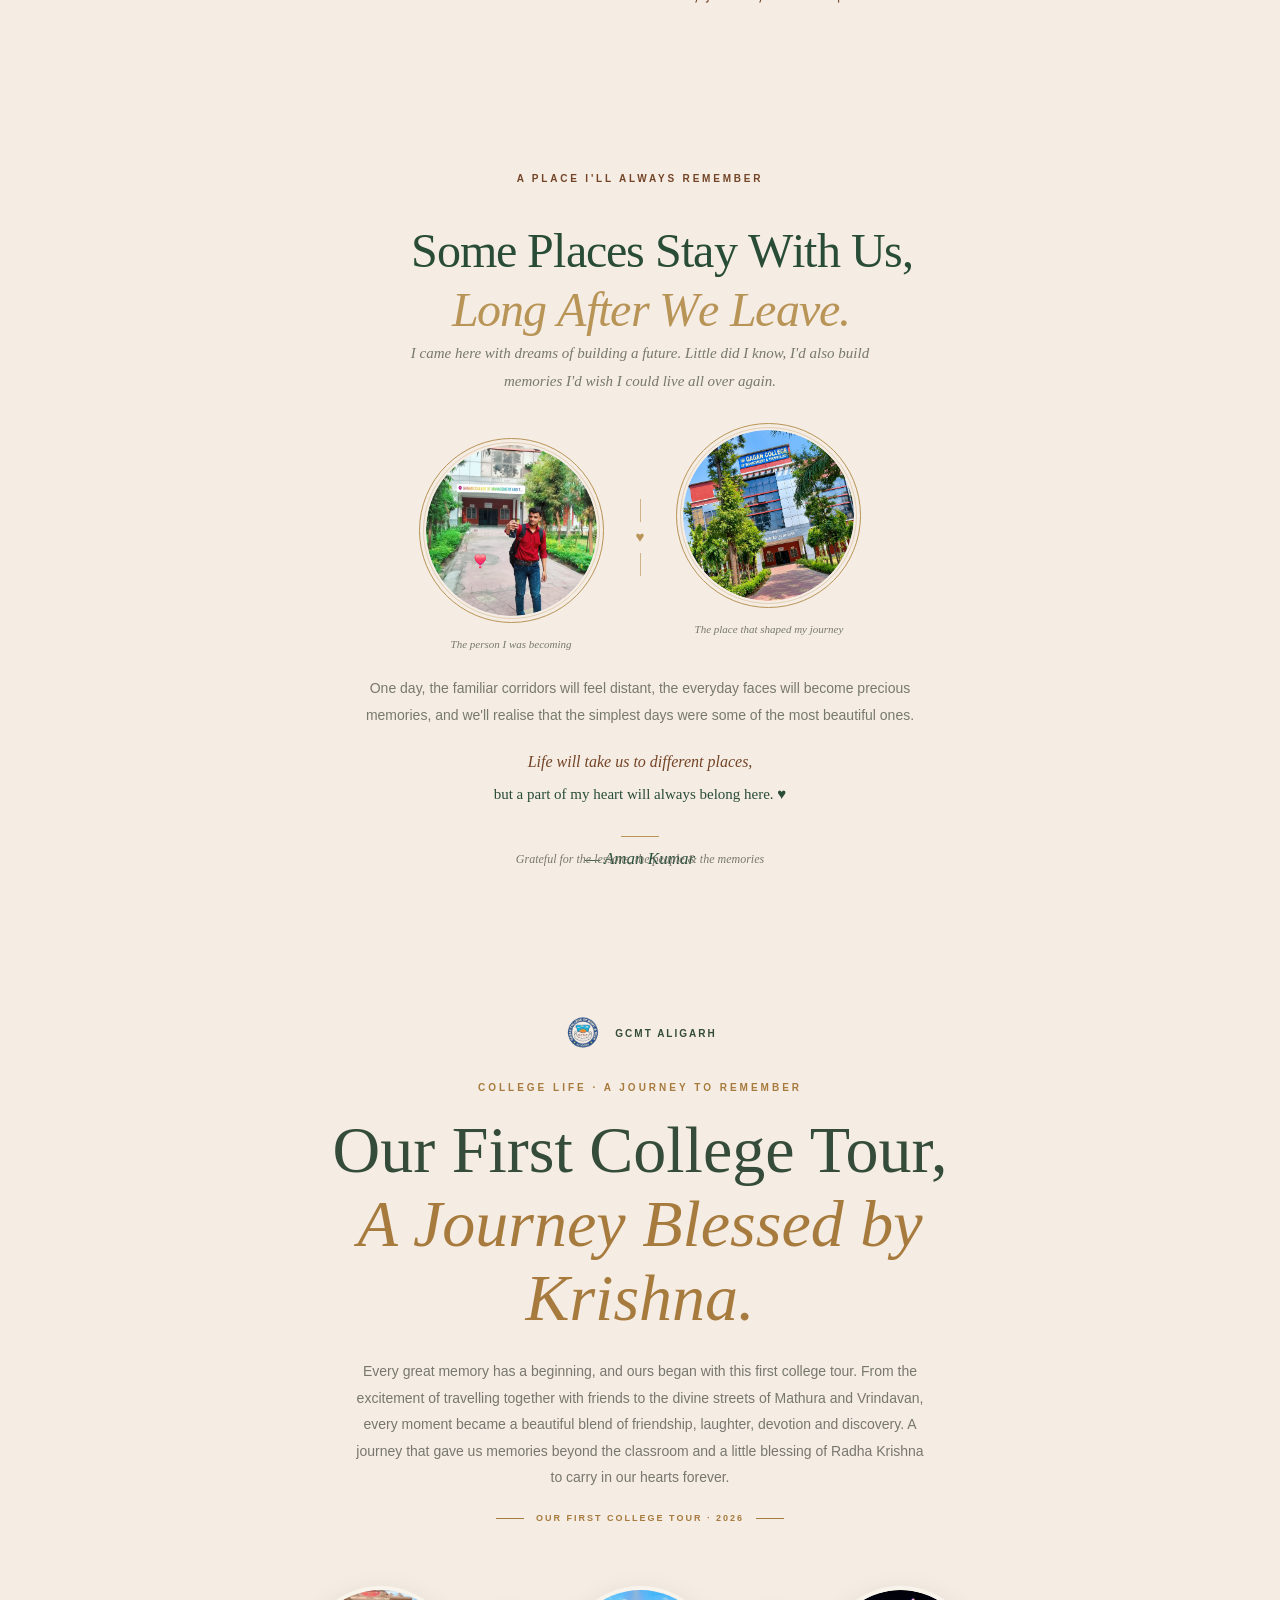
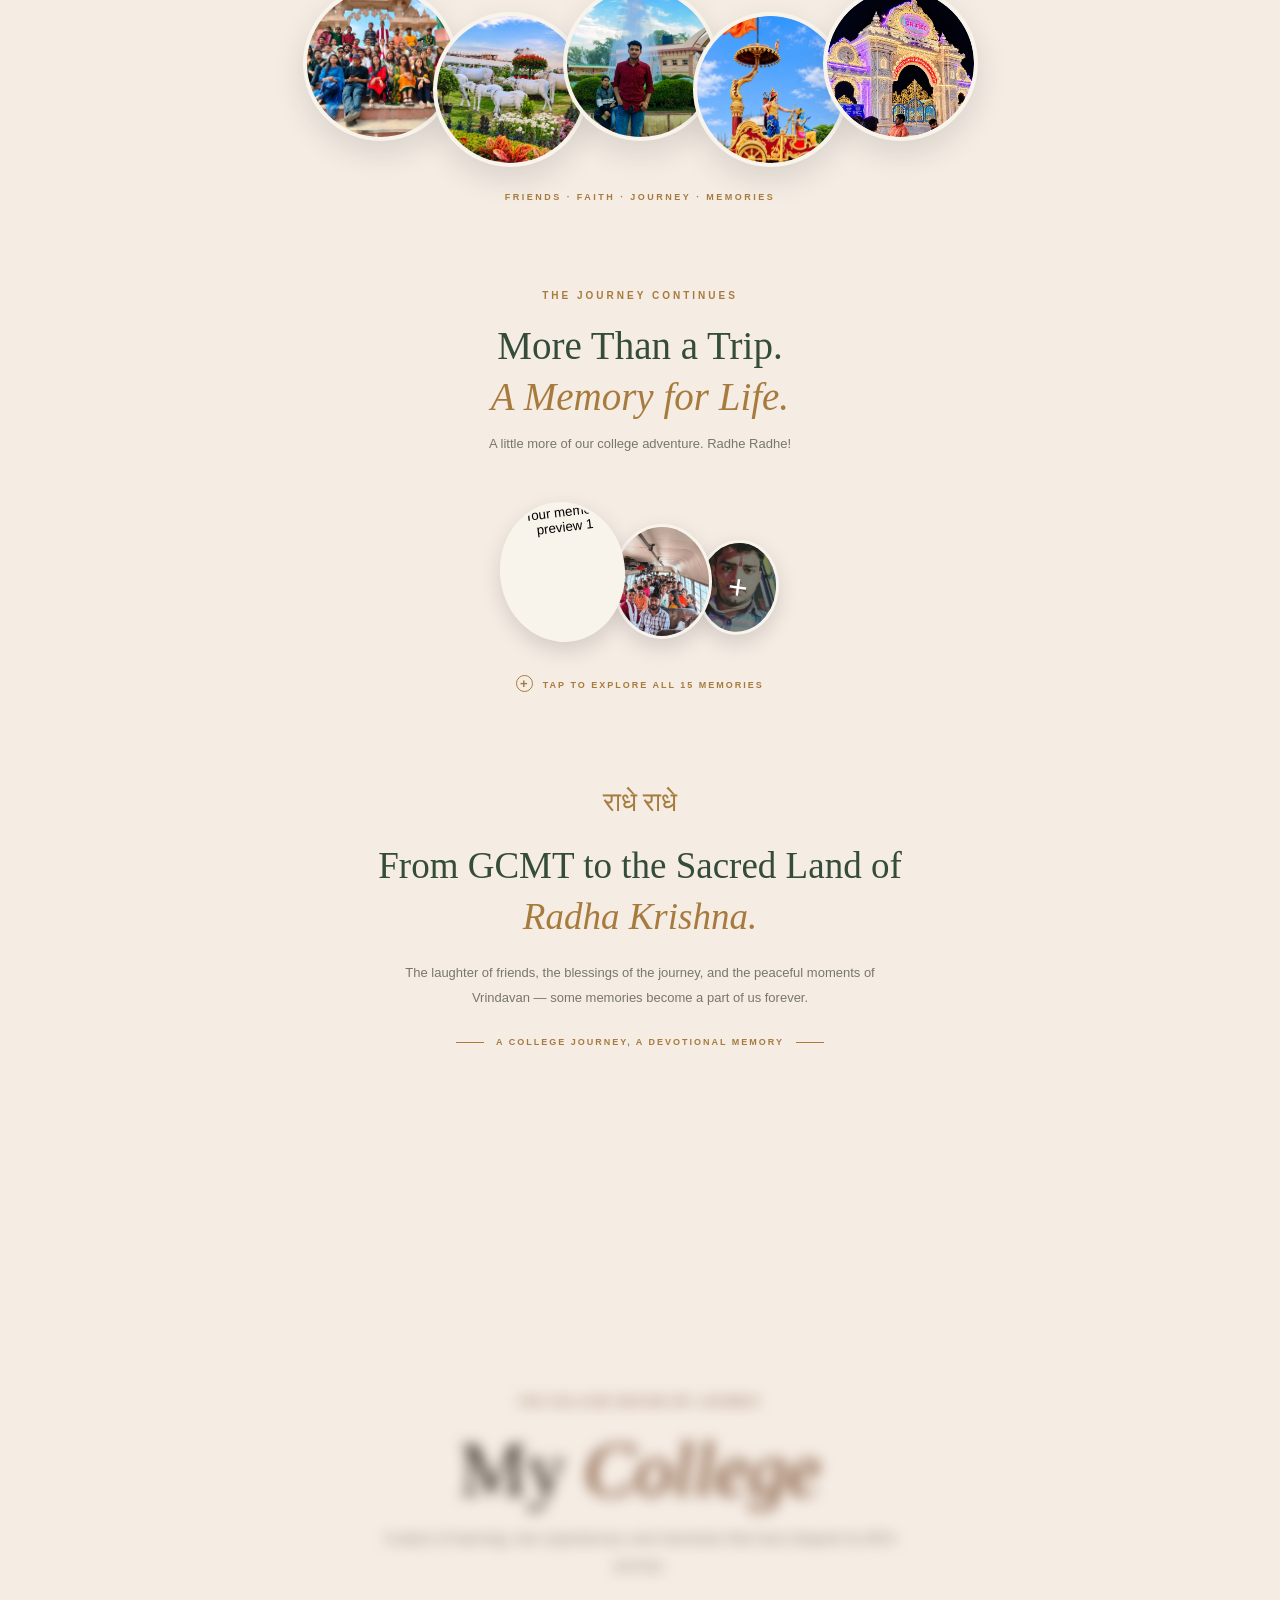
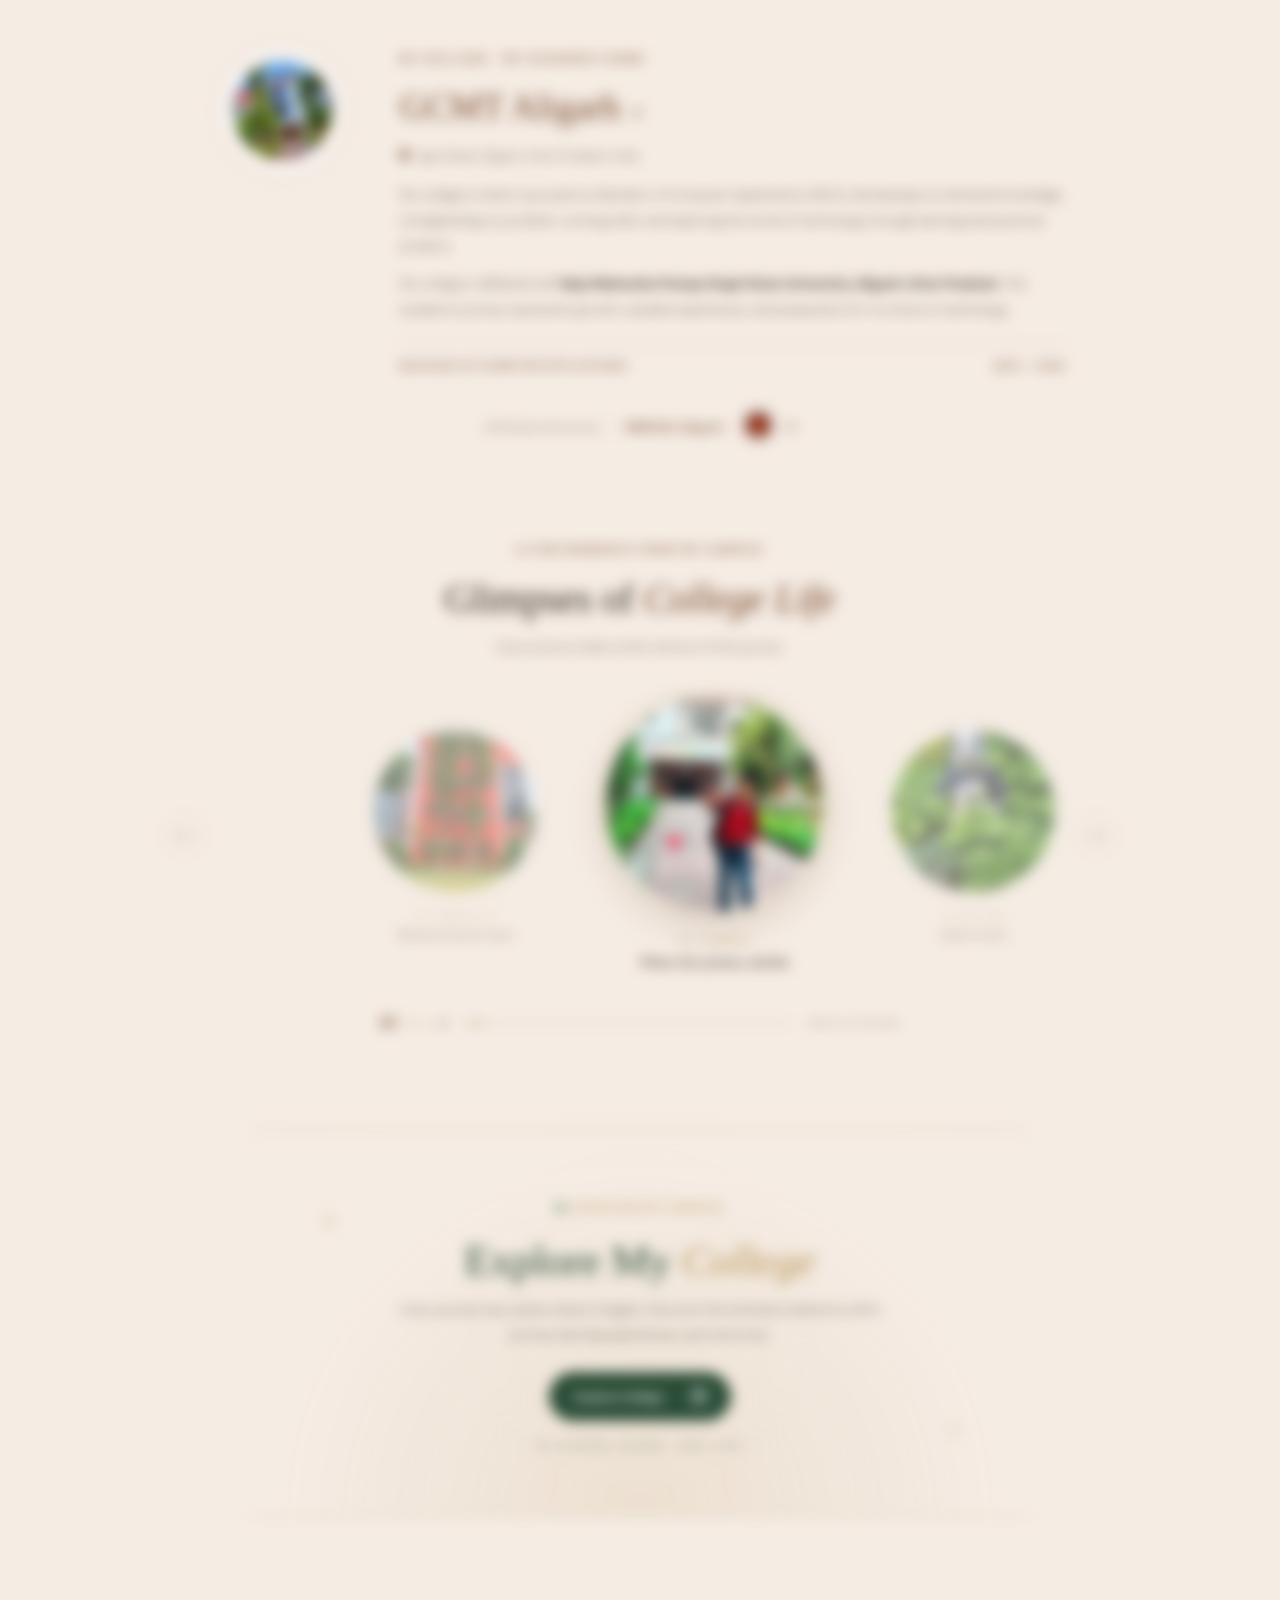
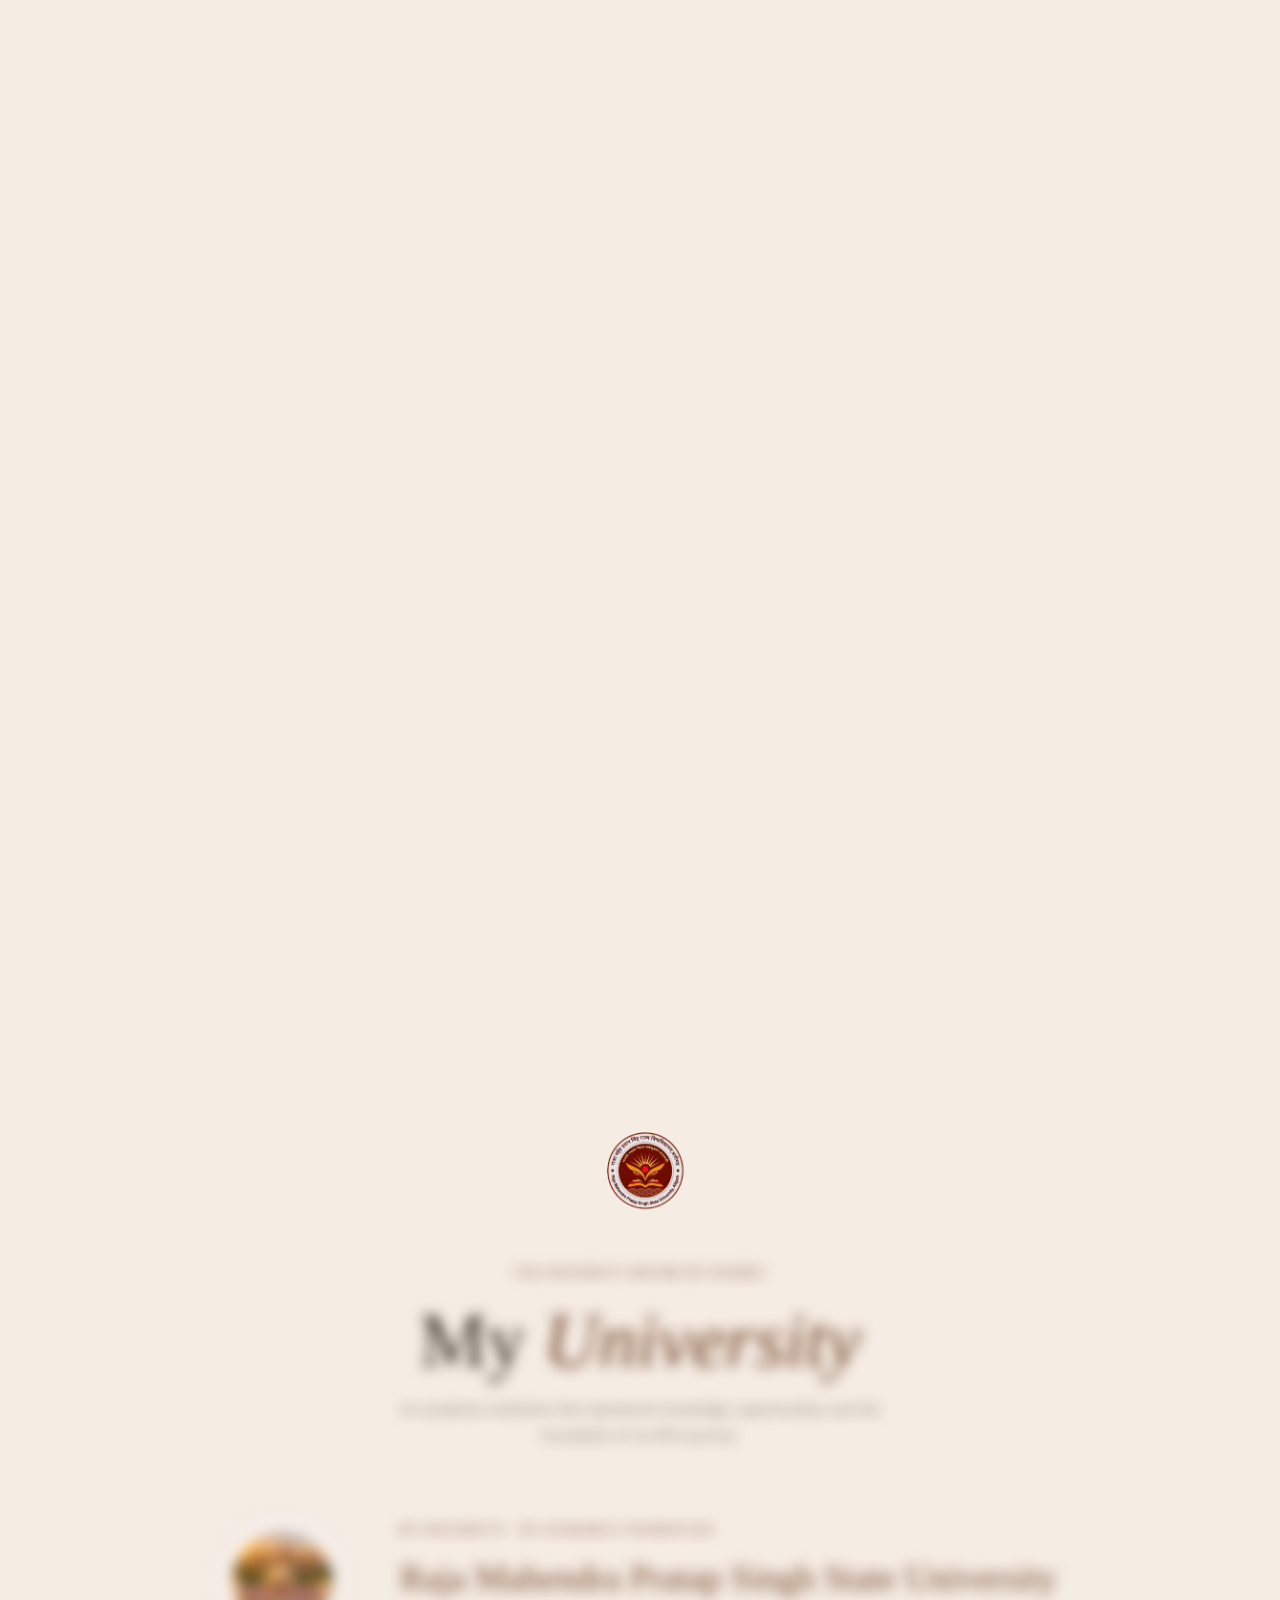
==== commit c9d02c48: "check" ====
--- a/index.html
+++ b/index.html
@@ -37624,9 +37624,6 @@
 
 <!-- that code out of body  -->
  
-
-</body>
-
 <script id="bca-advanced-reveals">
 (() => {
   const init = () => {
@@ -39780,6 +39777,9 @@
 }
 
 </style>
+
+</body>
+
 </html>
 
 
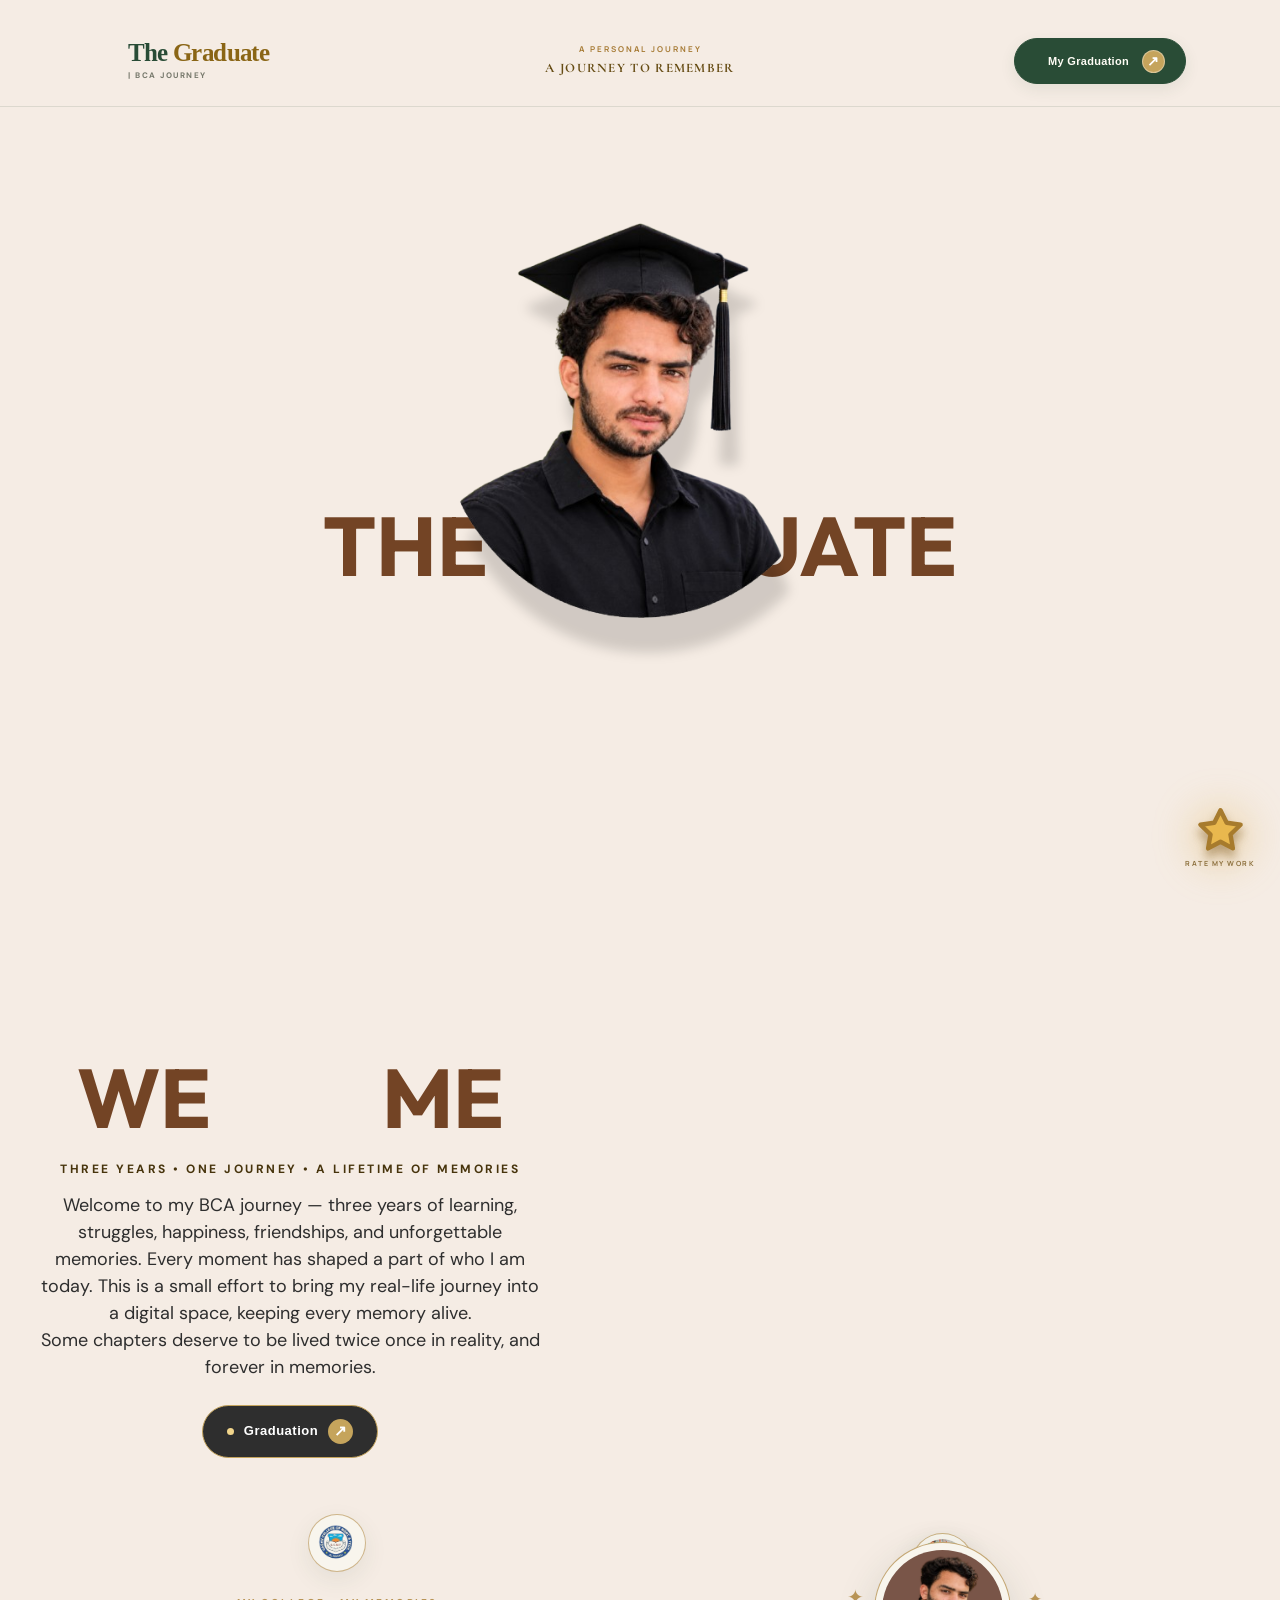
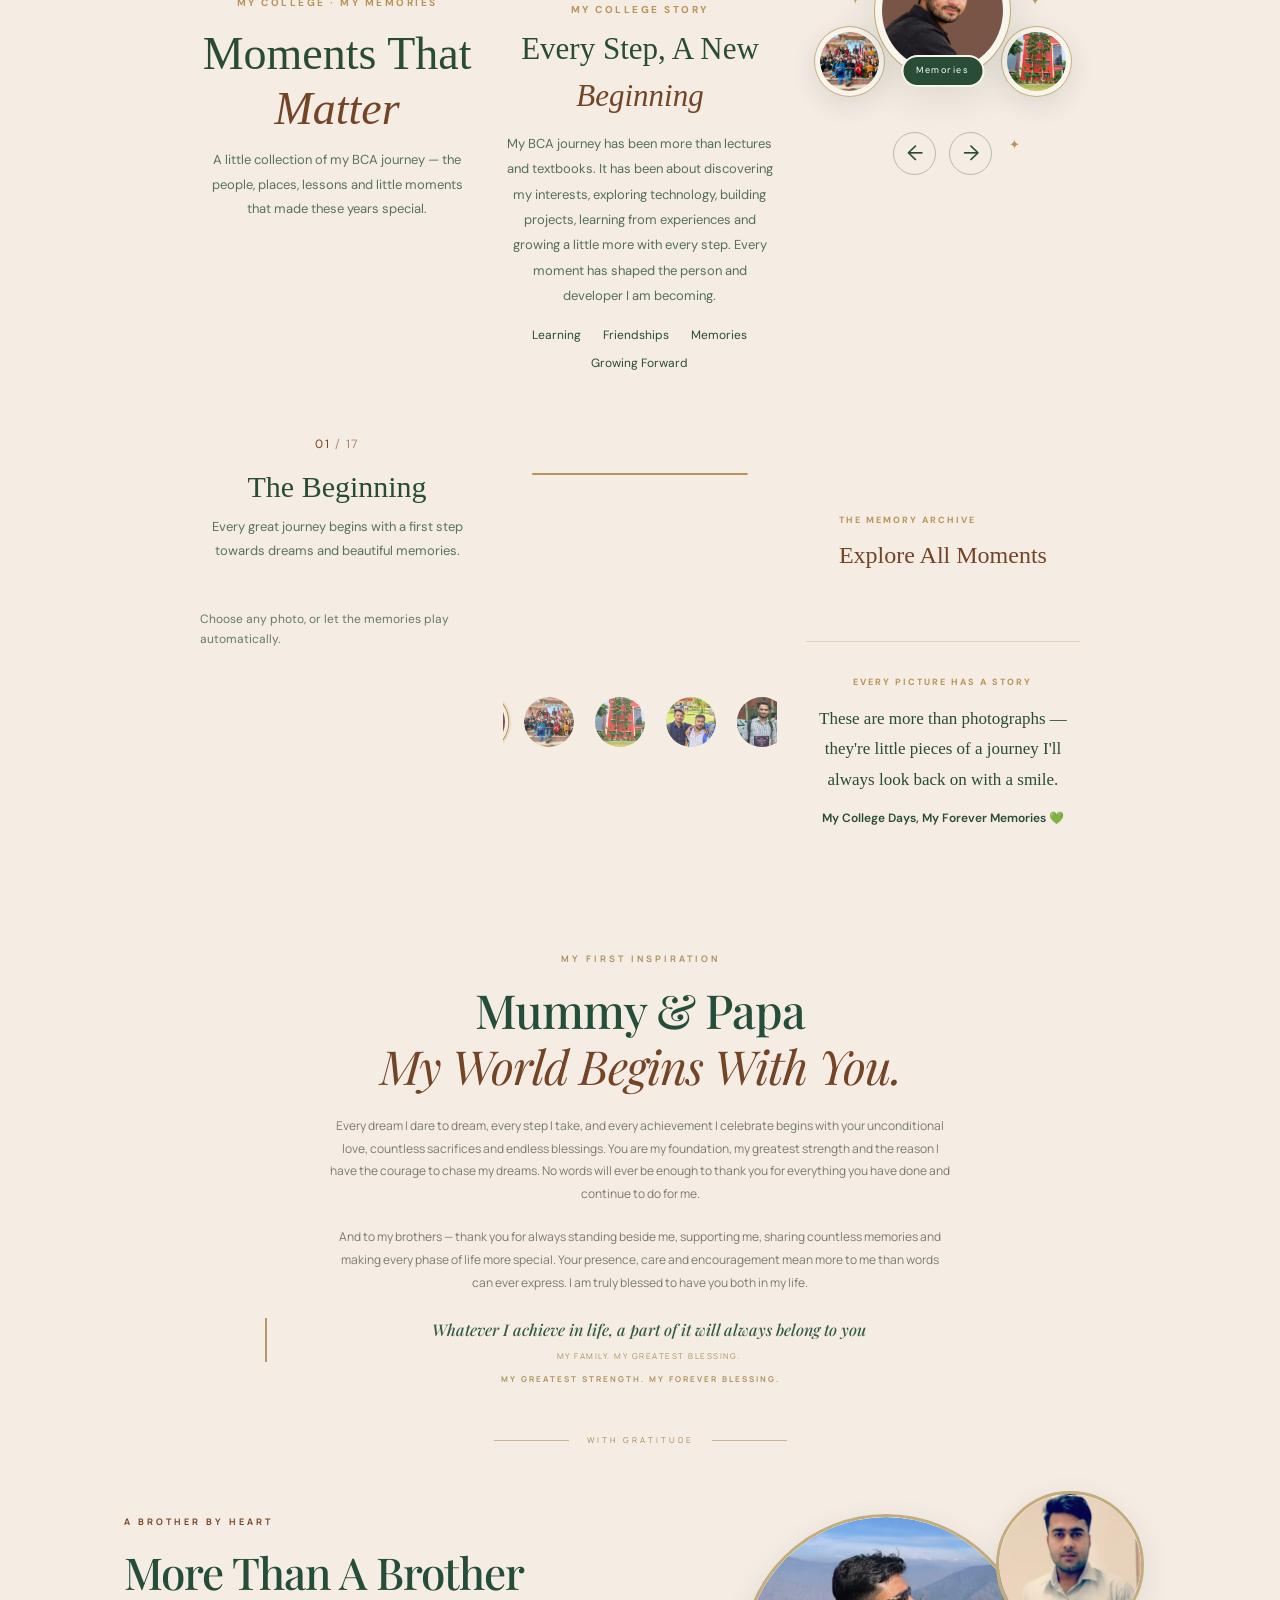
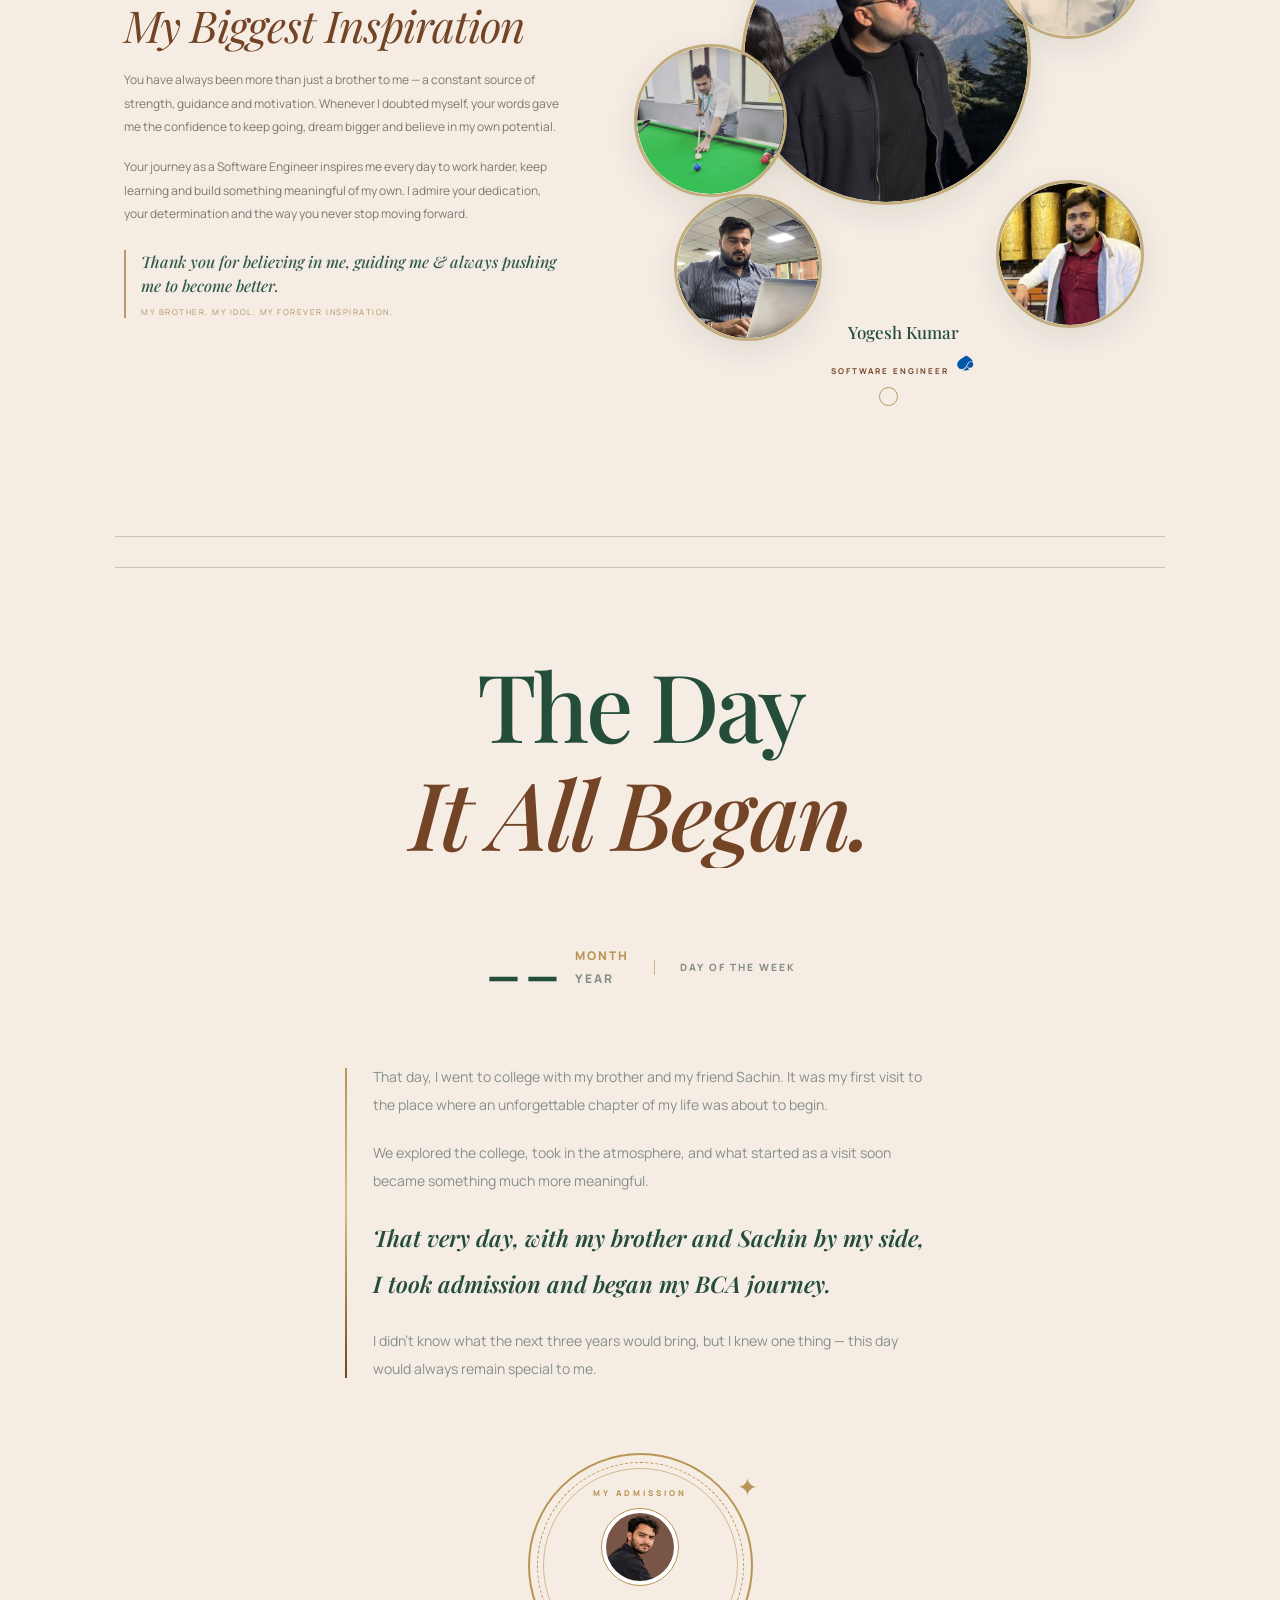
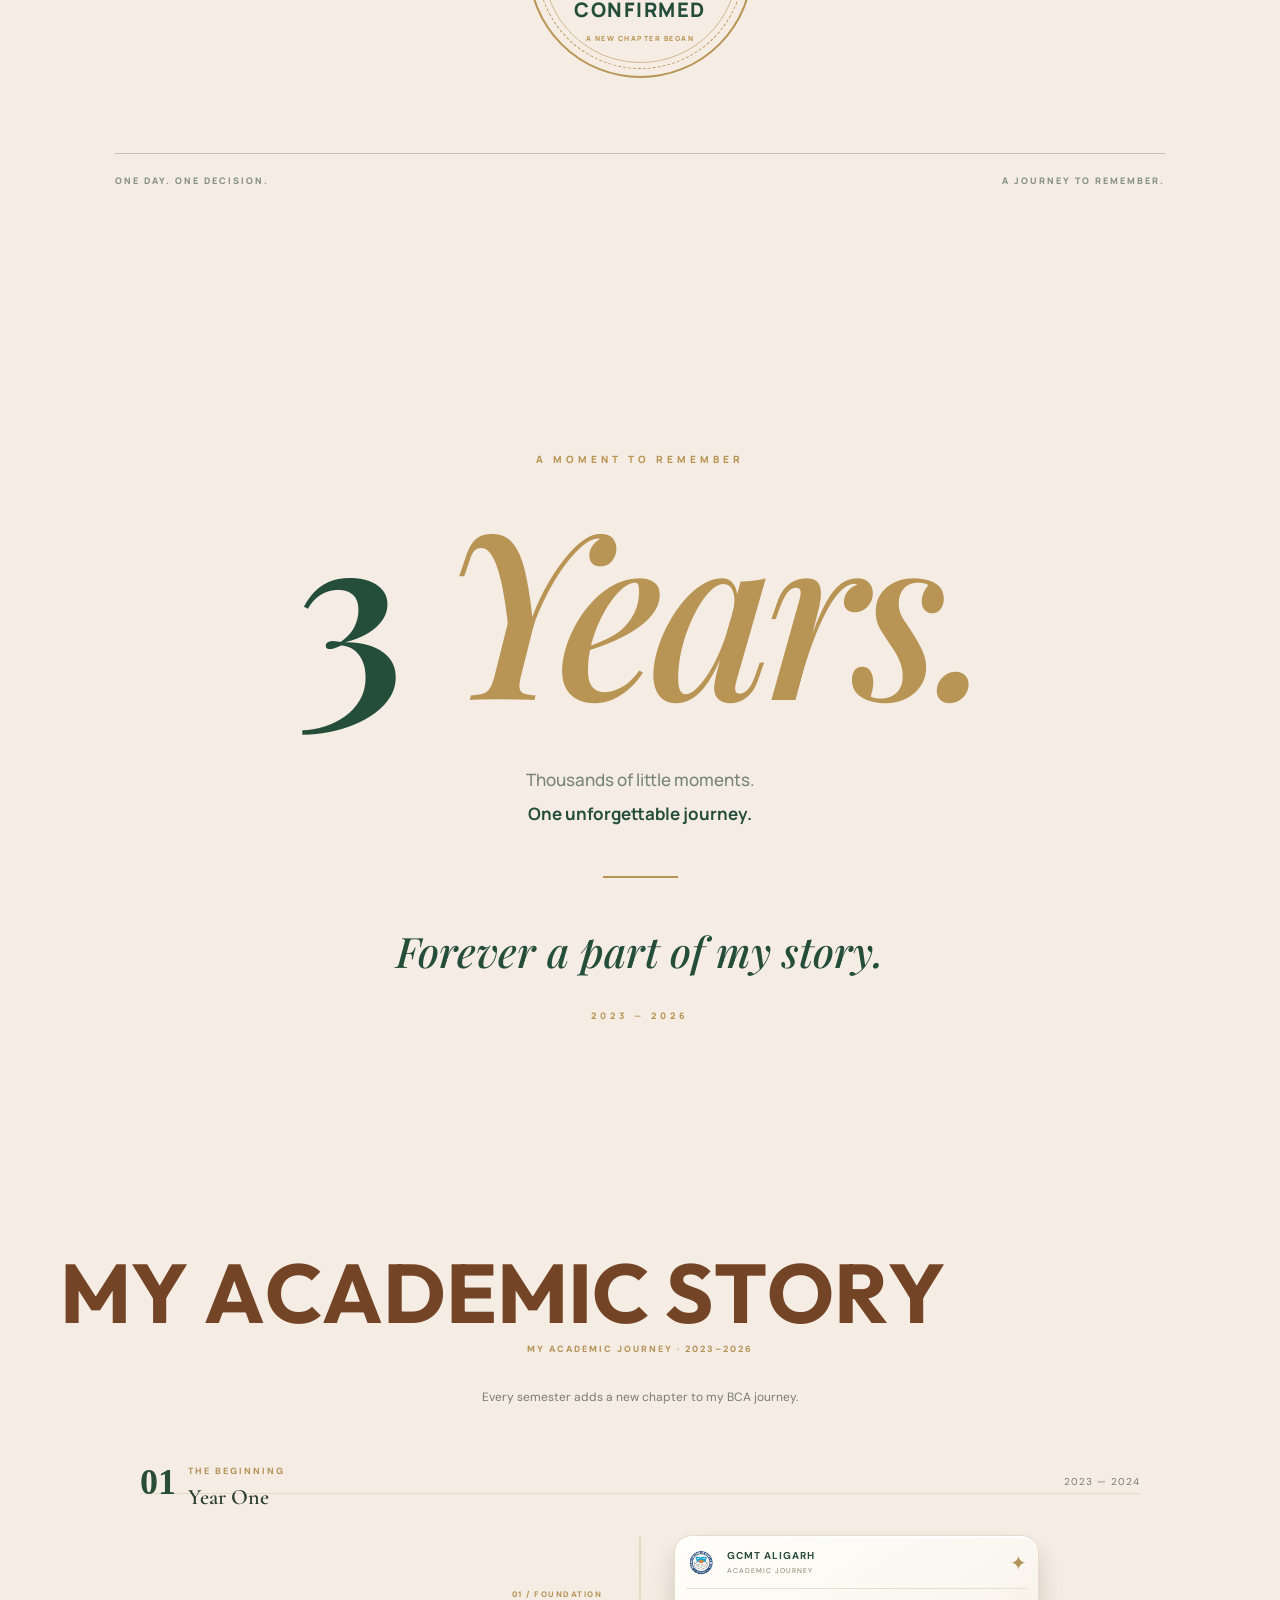
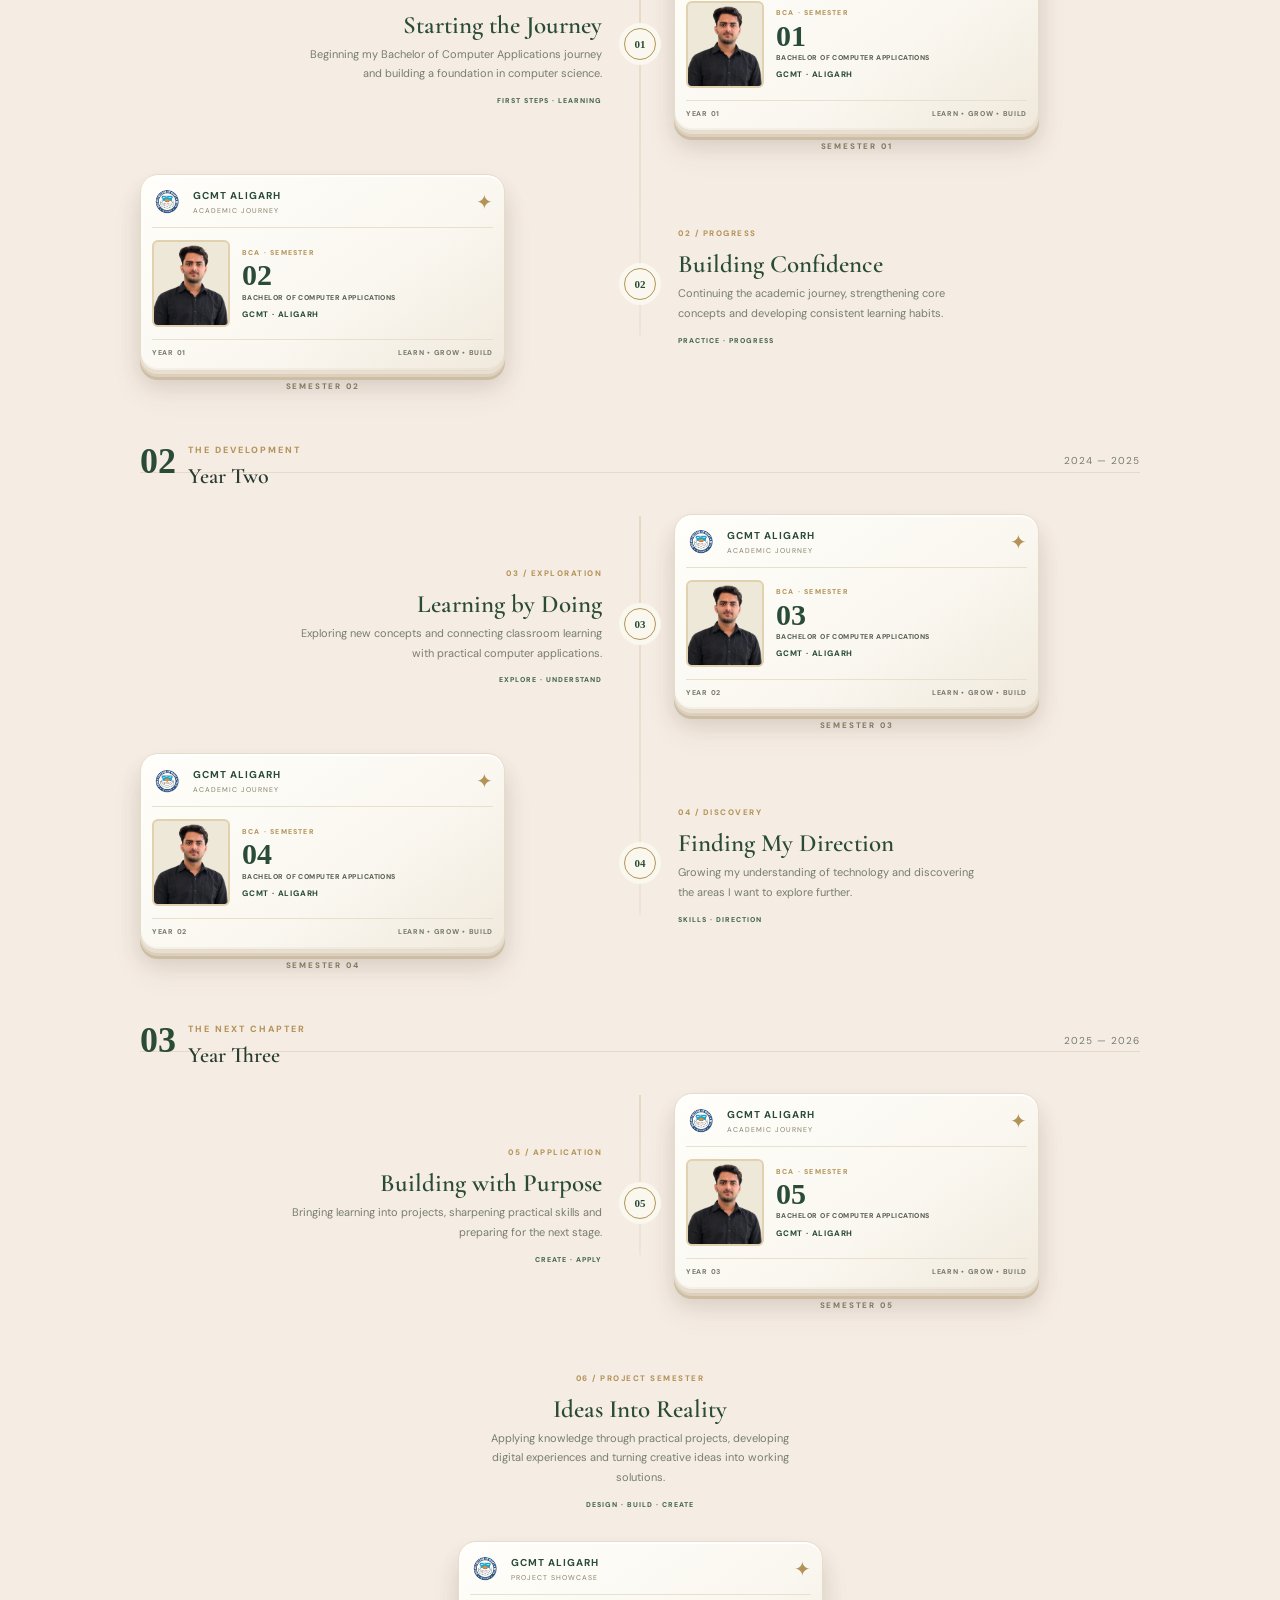
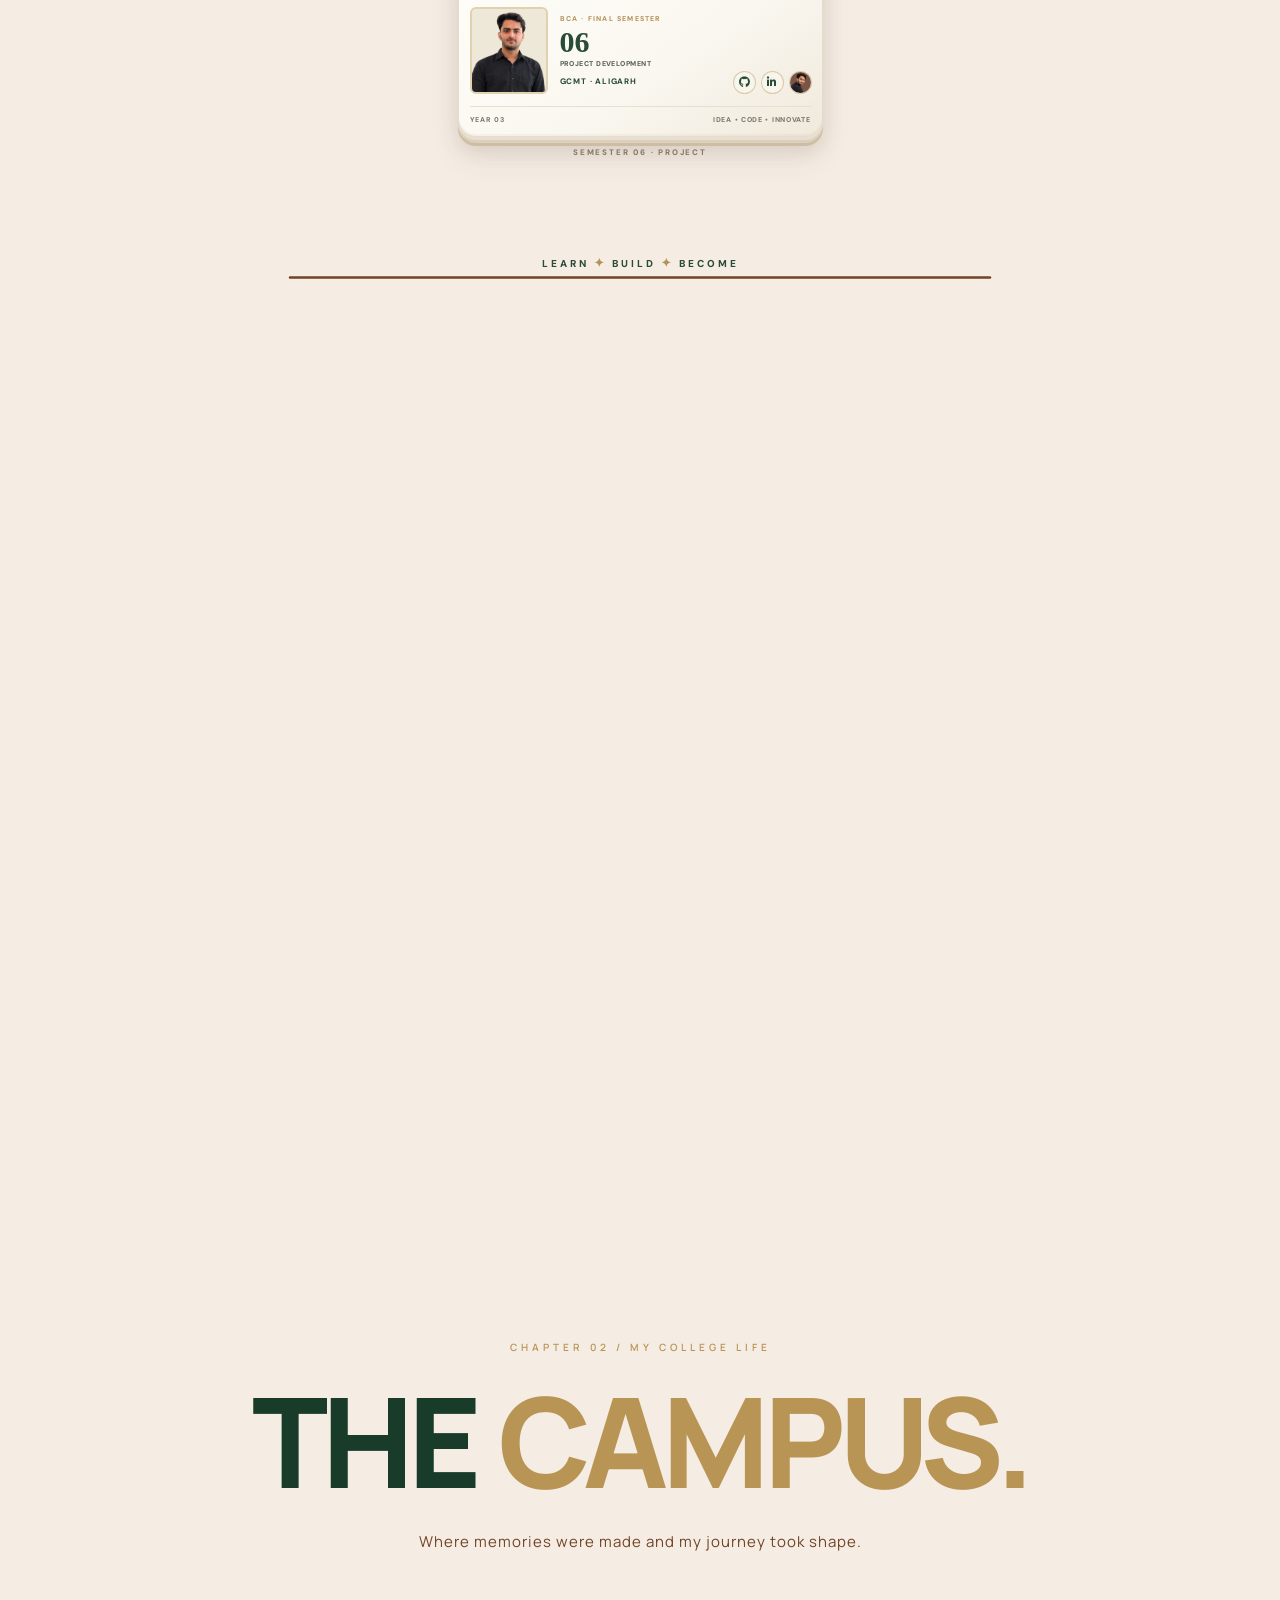
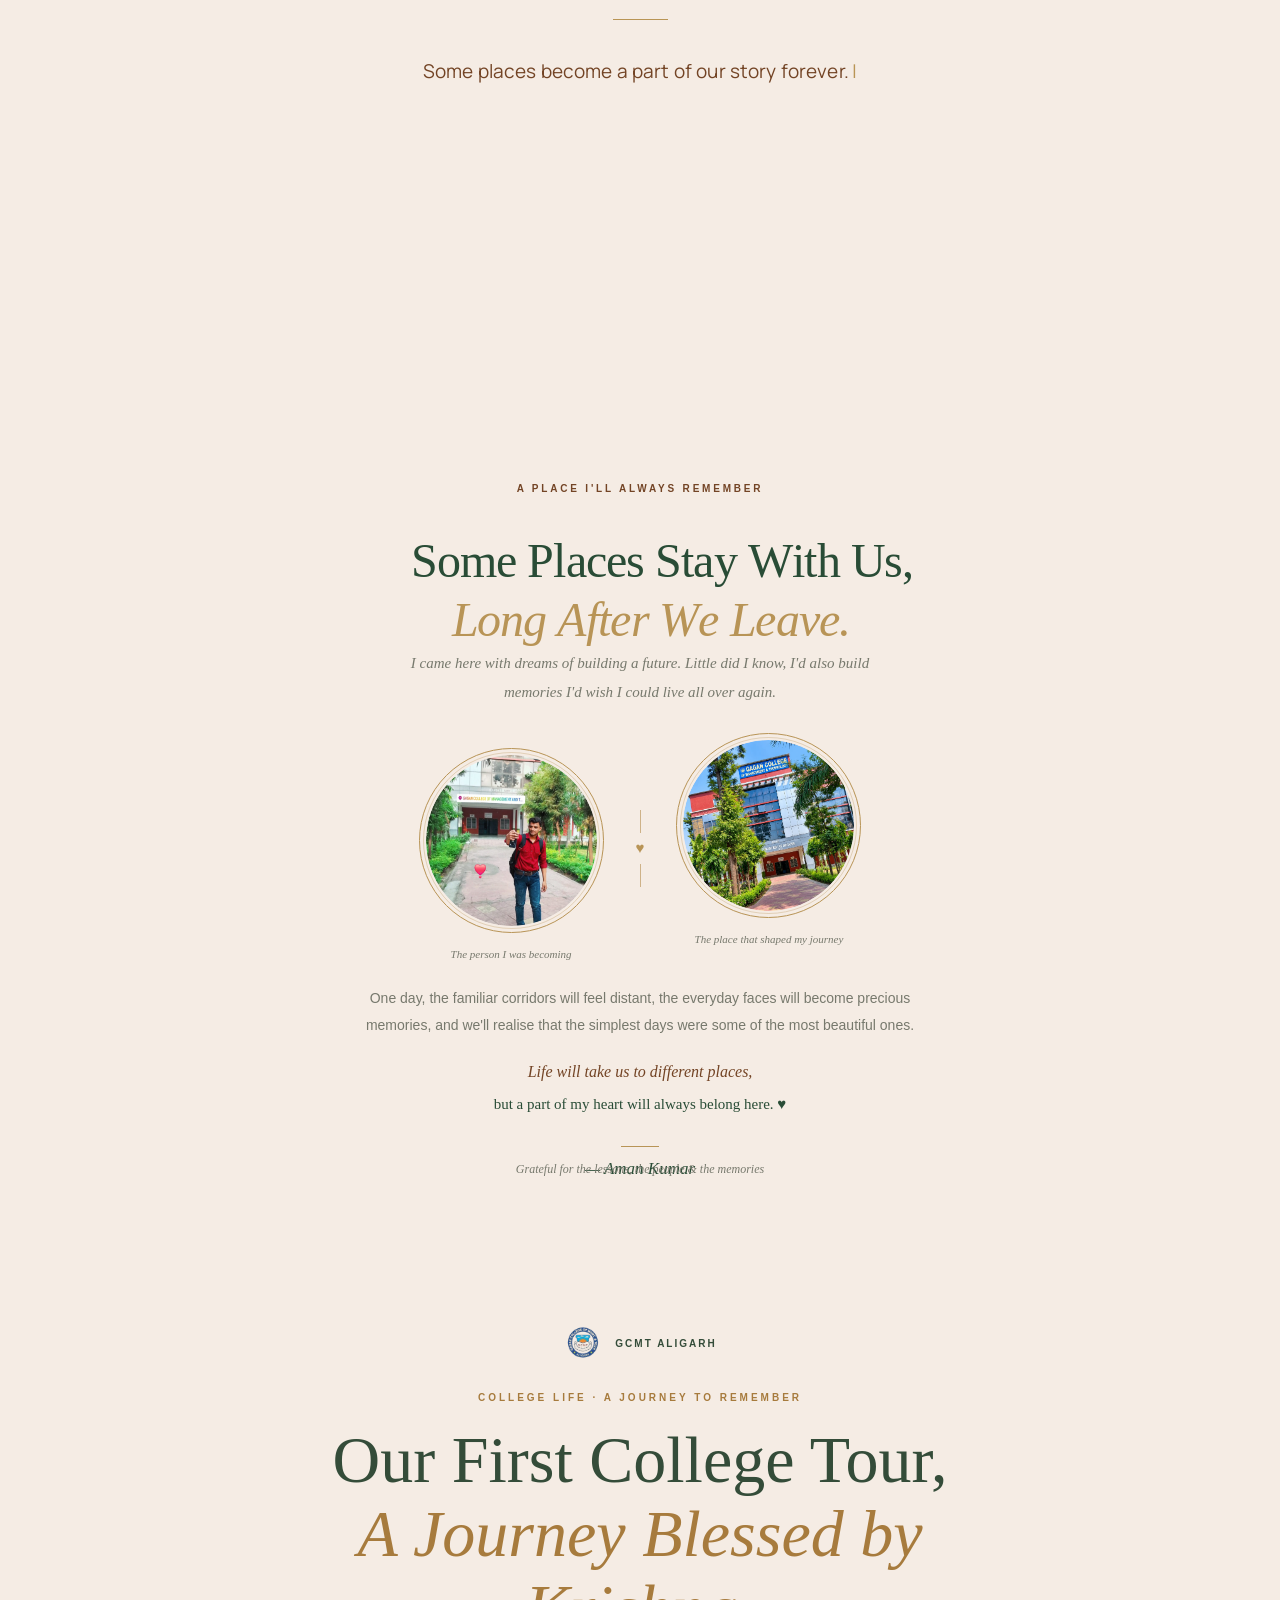
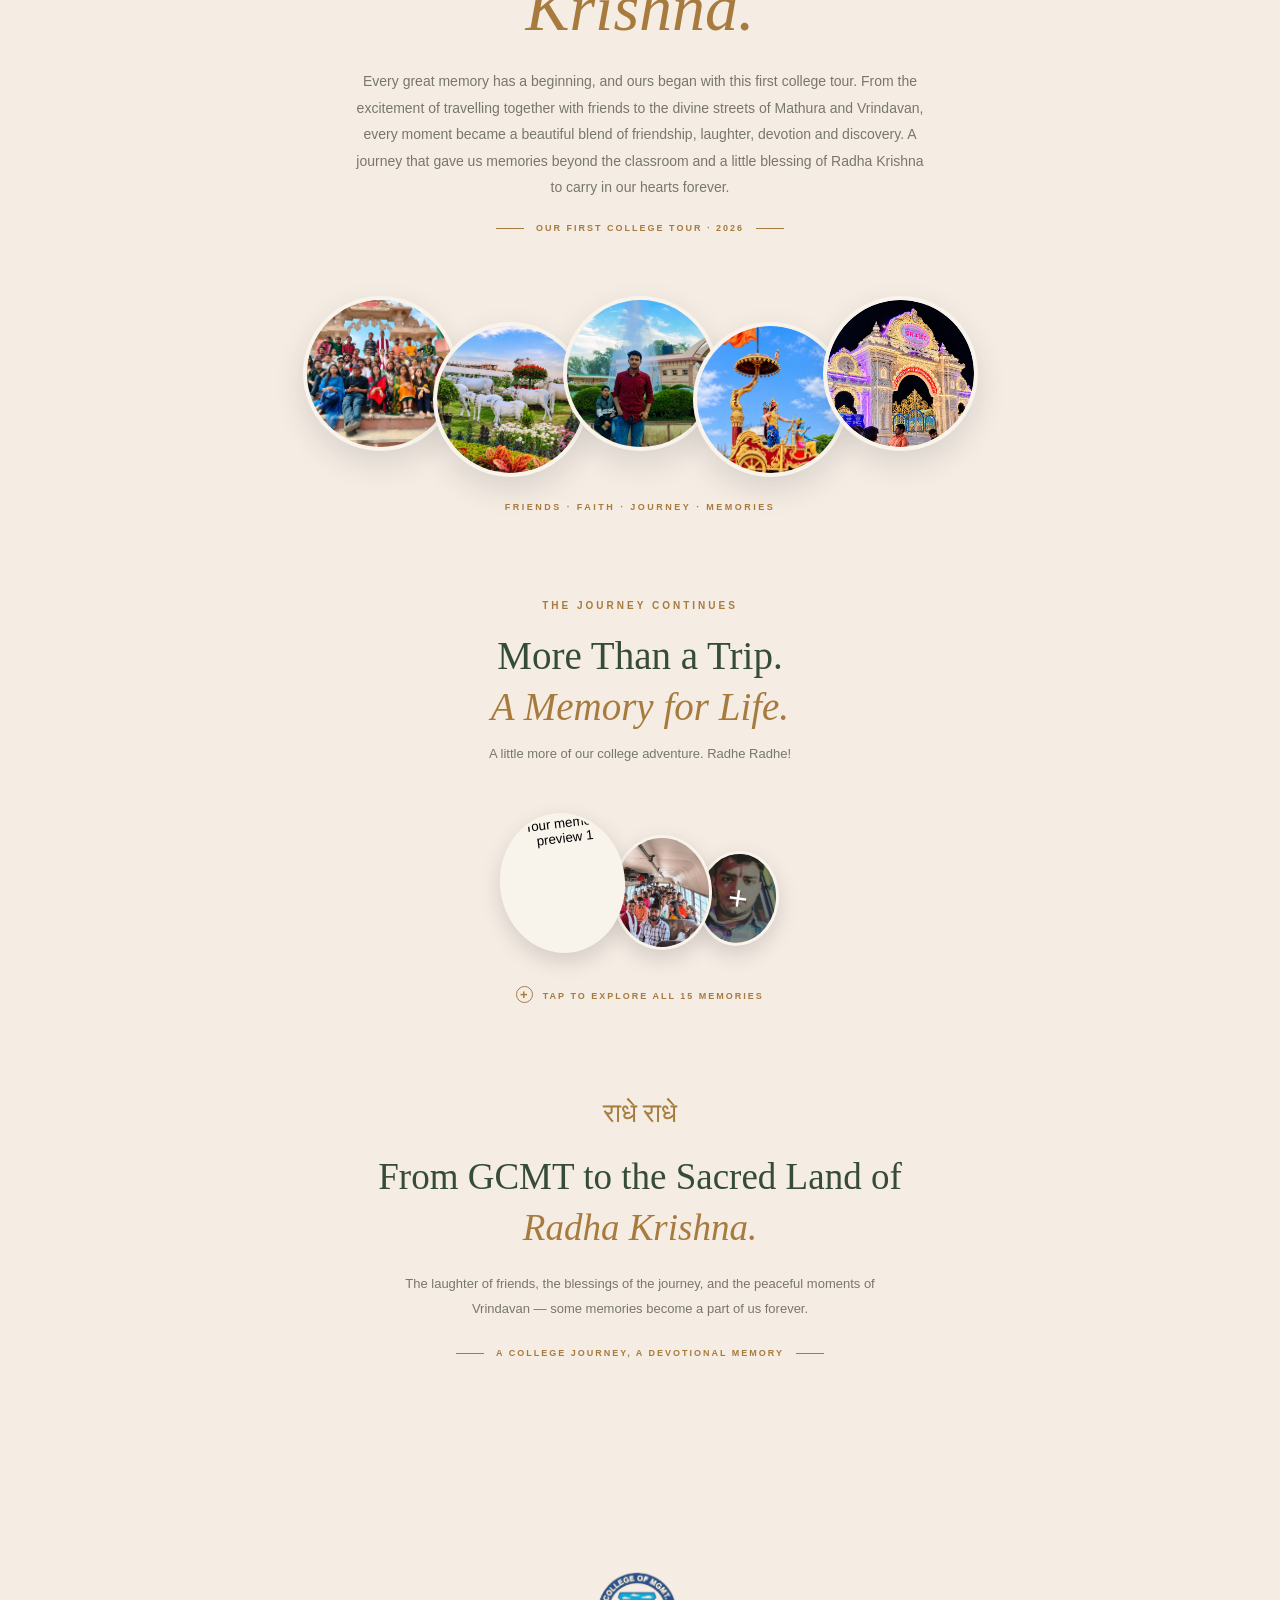
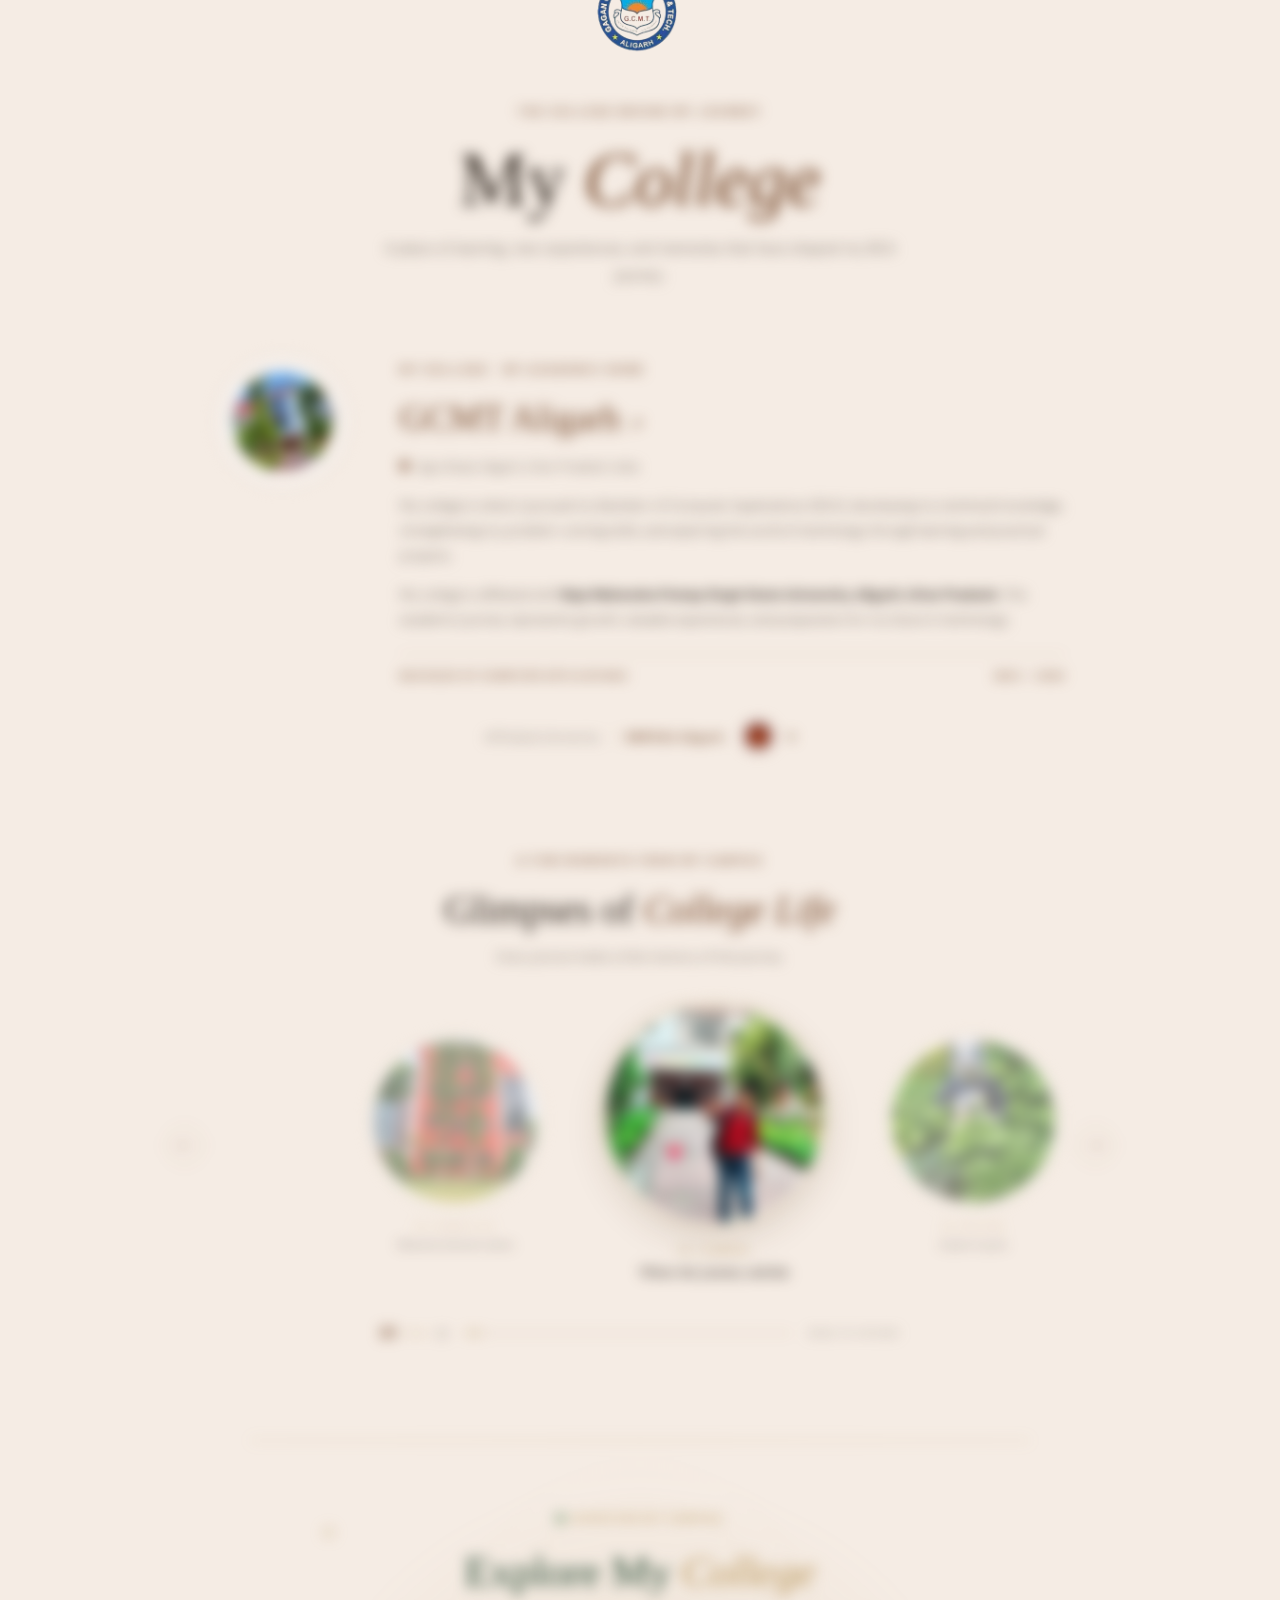
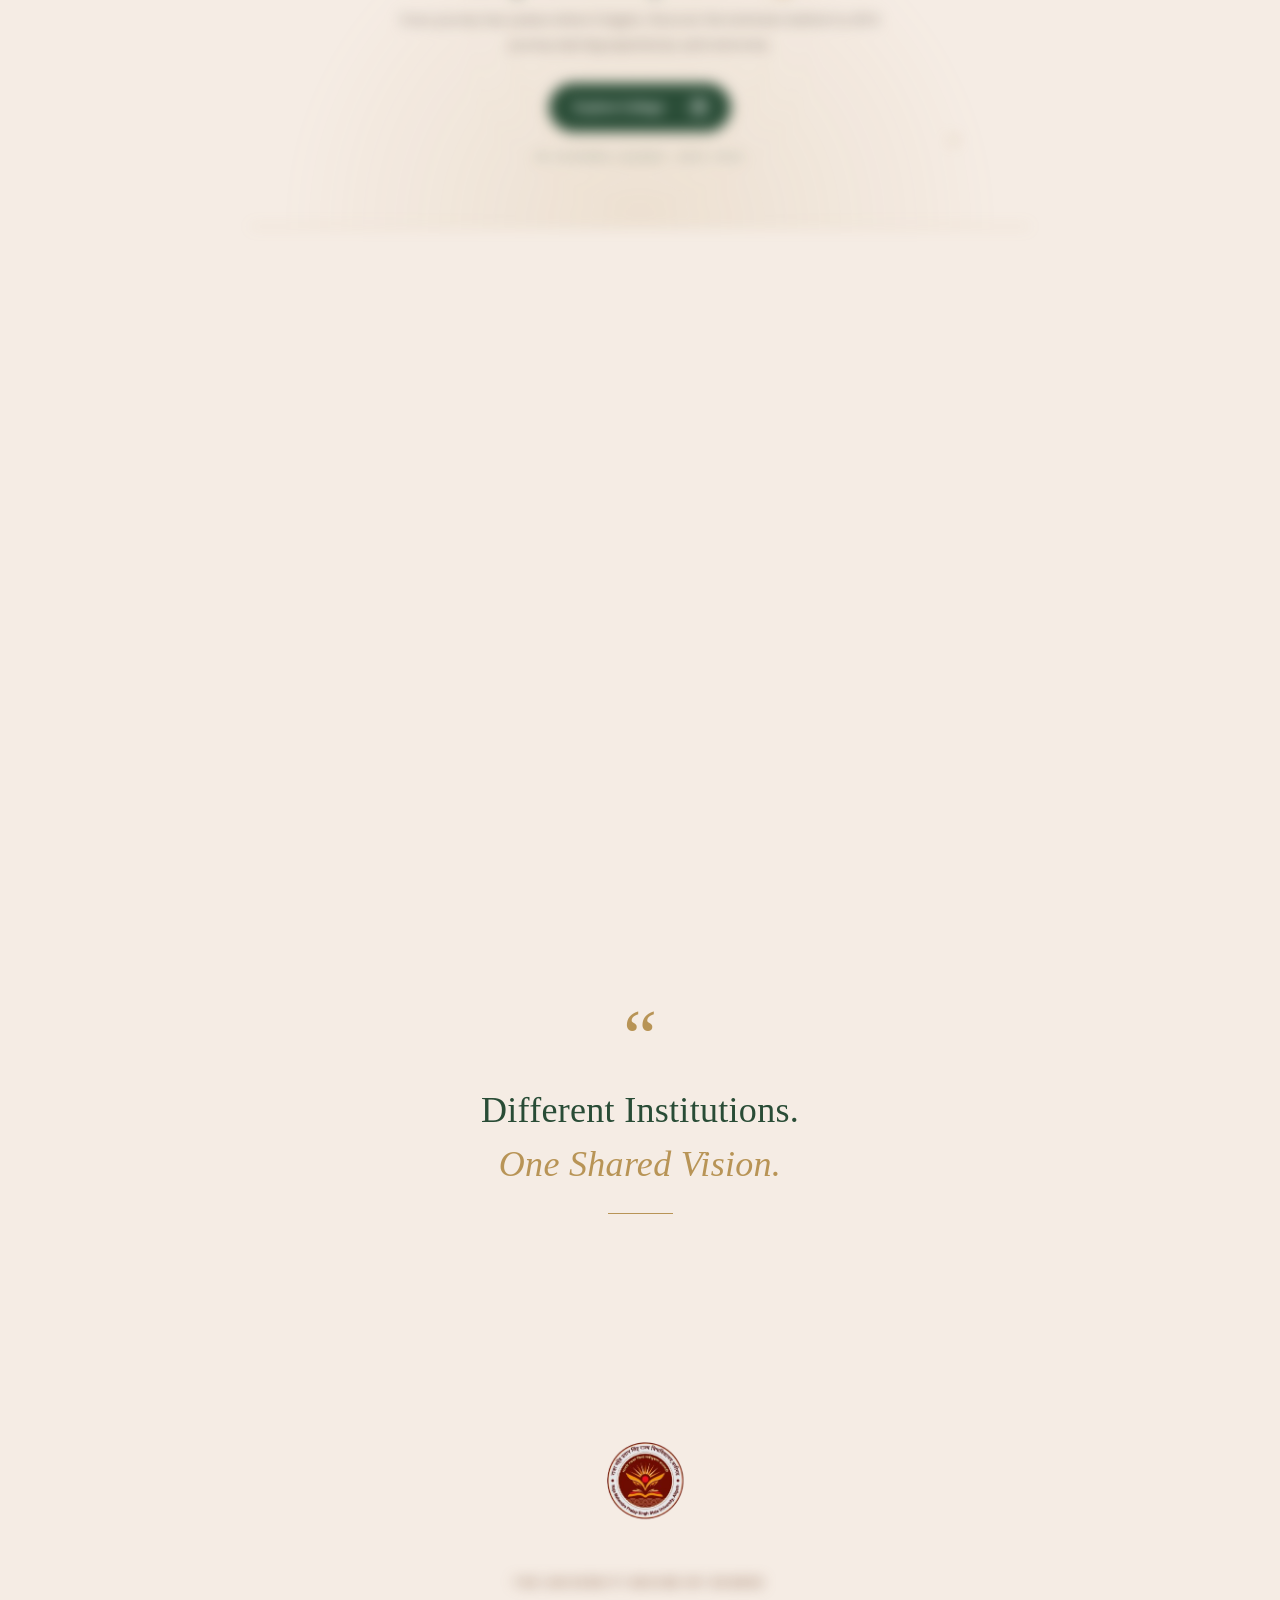
==== commit 117a038b: ":check" ====
--- a/index.html
+++ b/index.html
@@ -5666,6 +5666,8 @@
 </script>
 
 
+
+
 <section class="bca-journey-awards" id="bcaTimeline">
 <h2 class="heading">MY Academic Story</h2>
 
@@ -7059,7 +7061,9 @@
   stroke-linecap: round;
   stroke-linejoin: round;
   
-}</style>
+}
+
+</style>
 
 <script>
 (() => {
@@ -7577,6 +7581,191 @@
     Where memories were made and my journey took shape.
   </p>
 </section>
+
+<!-- CAMPUS INTRO CONTENT -->
+<section class="campus-intro-content" id="campusIntroContent">
+
+  <div class="campus-intro-line"></div>
+
+  <p class="campus-intro-text" id="campusIntroText">
+    Some places become a part of our story forever. This campus is one of them. From my very first day to the friendships, classroom moments, laughter, lessons and little memories in between, every experience made these three years truly special. It was more than just a place to study — it was where I learned, grew and created memories I will always carry with me.
+  </p>
+
+  <span class="campus-intro-note">
+    NOT JUST A PLACE TO STUDY · A PLACE TO GROW
+  </span>
+
+</section>
+
+<style>
+.campus-intro-content {
+  width: min(850px, 91%);
+  margin: 0 auto;
+  padding: 0 18px 95px;
+  text-align: center;
+  background: transparent;
+}
+
+.campus-intro-line {
+  width: 0;
+  height: 1px;
+  margin: 0 auto 32px;
+  background: #b99555;
+  transition: width 1s cubic-bezier(.16,1,.3,1);
+}
+
+.campus-intro-content.is-active .campus-intro-line {
+  width: 55px;
+}
+
+.campus-intro-text {
+  margin: 0;
+  min-height: 190px;
+  color: #734425;
+  font-family: "Manrope", sans-serif;
+  font-size: clamp(16px, 2vw, 19px);
+  font-weight: 400;
+  line-height: 2;
+  letter-spacing: .15px;
+}
+
+.campus-intro-text.typing::after {
+  content: "|";
+  display: inline-block;
+  color: #b99555;
+  font-weight: 400;
+  margin-left: 3px;
+  animation: campusCursor .7s ease-in-out infinite;
+}
+
+@keyframes campusCursor {
+  50% { opacity: 0; }
+}
+
+.campus-intro-note {
+  display: block;
+  margin-top: 30px;
+  color: #b99555;
+  font-family: "Manrope", sans-serif;
+  font-size: 10px;
+  font-weight: 700;
+  letter-spacing: 2.5px;
+  opacity: 0;
+  transform: translateY(12px);
+  transition: opacity .8s ease, transform .8s ease;
+}
+
+.campus-intro-content.is-complete .campus-intro-note {
+  opacity: 1;
+  transform: translateY(0);
+}
+
+@media(max-width:600px) {
+  .campus-intro-content {
+    width: 100%;
+    padding: 0 23px 65px;
+  }
+
+  .campus-intro-text {
+    min-height: 310px;
+    font-size: 16px;
+    line-height: 1.95;
+  }
+
+  .campus-intro-note {
+    font-size: 8px;
+    letter-spacing: 1.5px;
+    line-height: 1.8;
+  }
+}
+
+@media(prefers-reduced-motion:reduce) {
+  .campus-intro-line,
+  .campus-intro-note {
+    transition: none;
+  }
+
+  .campus-intro-text.typing::after {
+    animation: none;
+  }
+}
+</style>
+
+<script>
+(() => {
+  const section = document.querySelector("#campusIntroContent");
+  const textElement = document.querySelector("#campusIntroText");
+
+  if (!section || !textElement) return;
+
+  const fullText = textElement.textContent
+    .replace(/\s+/g, " ")
+    .trim();
+
+  const reducedMotion = window.matchMedia(
+    "(prefers-reduced-motion: reduce)"
+  ).matches;
+
+  let started = false;
+  let index = 0;
+  let timer;
+
+  textElement.textContent = "";
+
+  function finishTyping() {
+    clearTimeout(timer);
+    textElement.textContent = fullText;
+    textElement.classList.remove("typing");
+    section.classList.add("is-complete");
+  }
+
+  function typeNext() {
+    if (index < fullText.length) {
+      const character = fullText.charAt(index);
+
+      textElement.textContent += character;
+      index++;
+
+      // Faster natural typewriter speed
+      const delay = /[.,—]/.test(character) ? 120 : 22;
+
+      timer = setTimeout(typeNext, delay);
+    } else {
+      textElement.classList.remove("typing");
+      section.classList.add("is-complete");
+    }
+  }
+
+  function startTyping() {
+    if (started) return;
+    started = true;
+
+    section.classList.add("is-active");
+
+    if (reducedMotion) {
+      finishTyping();
+      return;
+    }
+
+    textElement.classList.add("typing");
+    typeNext();
+  }
+
+  const observer = new IntersectionObserver(entries => {
+    entries.forEach(entry => {
+      if (entry.isIntersecting) {
+        startTyping();
+        observer.disconnect();
+      }
+    });
+  }, {
+    threshold: 0.3
+  });
+
+  observer.observe(section);
+})();
+</script>
+
 
 <style>
 .campus-chapter-heading {
@@ -10351,6 +10540,8 @@
 
 
 
+
+
 <section id="bcu26-university" aria-labelledby="bcu26-title">
   <div class="bcu26-top-logo">
   <img
@@ -10403,9 +10594,9 @@
   <div class="bcu26-intro bcu26-reveal">
     <span class="bcu26-kicker">THE COLLEGE BEHIND MY JOURNEY</span>
 
-    <h2 id="bcu26-title">
-      My <em>College</em>
-    </h2>
+ <h2 id="bcu26-title">
+  My <em>College </em>
+</h2>
 
     <p>
       A place of learning, new experiences, and memories
@@ -10619,7 +10810,16 @@
               <strong>Memories between classes</strong>
             </figcaption>
           </figure>
-
+        
+ <figure class="bcu26-slide">
+            <div class="bcu26-image">
+              <img src="imgs/gcmt/20.png"  alt="College grounds" loading="lazy">
+            </div>
+            <figcaption>
+              <span>05 / CAMPUS LIFE</span>
+              <strong>Memories between classes</strong>
+            </figcaption>
+          </figure>
           
  <figure class="bcu26-slide">
             <div class="bcu26-image">
@@ -10653,6 +10853,16 @@
 
  <figure class="bcu26-slide">
             <div class="bcu26-image">
+              <img src="imgs/gcmt/park.png"  alt="College grounds" loading="lazy">
+            </div>
+            <figcaption>
+              <span>05 / CAMPUS LIFE</span>
+              <strong>Memories between classes</strong>
+            </figcaption>
+          </figure>
+
+ <figure class="bcu26-slide">
+            <div class="bcu26-image">
               <img src="imgs/gcmt/011.png"  alt="College grounds" loading="lazy">
             </div>
             <figcaption>
@@ -10671,6 +10881,7 @@
               <strong>Memories between classes</strong>
             </figcaption>
           </figure>
+  
 
  <figure class="bcu26-slide">
             <div class="bcu26-image">
@@ -15015,13 +15226,12 @@
       <div class="cmv-owner-inner">
 
         <span class="cmv-owner-label"  style="color: #734425;">
-          A MESSAGE FROM OUR MANAGEMENT
+          FROM OUR MANAGEMENT
         </span>
 
-        <h3>
-          A Vision That Became
-          <em  style="color: #734425;">Our Foundation.</em>
-        </h3>
+<h3>
+  A Vision, <em style="color:#734425;">Our Foundation.</em>
+</h3>
 
         <p class="cmv-owner-message">
           Every great institution begins with a dream.
@@ -15047,7 +15257,7 @@
             <span>Owner / Management</span>
           </div> -->
 <div class="cmv-owner-details">
-    <strong style="color: #734425;">Our College Owner</strong>
+    <strong style="color: #734425;">Mr Gagan Sharma</strong>
 
     <span class="cmv-owner-management-v2">
         Owner / Management
@@ -15279,7 +15489,7 @@
 
         <div class="cmv-photo">
           <img
-            src="images/teacher2.jpeg"
+            src="Imgs/faculty/facl1.png"
             alt="College Dean or Director"
             loading="lazy"
           >
@@ -15324,14 +15534,14 @@
 
         <div class="cmv-photo">
           <img
-            src="images/teacher1.jpegg"
-            alt="Head of Department"
+            src="imgs/faculty/facll2.png"
+            alt="Registrar
             loading="lazy"
           >
         </div>
 
         <div class="cmv-content">
-          <span class="cmv-number">HEAD OF DEPARTMENT</span>
+          <span class="cmv-number">Registrar</span>
           <h3>Discover Your <em  style="color: #734425;">Potential.</em></h3>
 
           <p>
@@ -15346,7 +15556,7 @@
        alt="College Logo"
        style="width:24px; height:24px; object-fit:contain; flex-shrink:0;">
        
-  Mr Ajay Kumar
+  Mr Asif Khan
 </span>
         </div>
 <!-- 
@@ -15359,29 +15569,30 @@
       </article>
 
 
-      <!-- 04 · EXAMINATION CONTROLLER -->
+      <!-- 04 · HOD -->
       <article class="cmv-row">
 
         <div class="cmv-photo">
           <img
-            src="images/teacher1.jpeg"
-            alt="Examination Controller"
+            src="imgs/faculty/facl4.jpeg"
+            alt="HOD"
             loading="lazy"
           >
         </div>
 
         <div class="cmv-content">
-          <span class="cmv-number">EXAMINATION CONTROLLER</span>
-          <h3>Success Through <em style="color: #734425;">Honesty.</em></h3>
-
-          <p>
-            Examinations are an opportunity to demonstrate
-            your preparation, understanding and dedication.
-            Be punctual, follow the rules, work honestly
-            and trust the effort you put into your studies.
+          <span class="cmv-number">HEAD OF DEPARTMENT (HOD) </span>
+                    <h3>Discover Your <em  style="color: #734425;">Potential.</em></h3>
+
+
+          
+     <p>
+            Every student has the ability to achieve something
+            meaningful. Ask questions, practise your skills
+            and never hesitate to learn from mistakes.
+            Consistent effort makes a lasting difference.
           </p>
-
-          </p>
+        
 <span class="cmv-role"
       style="color:#734425; display:flex; align-items:center; justify-content:flex-end; gap:8px; width:100%;">
 
@@ -15389,7 +15600,7 @@
        alt=""
        style="width:24px; height:24px; object-fit:contain; flex-shrink:0;">
 
-  <span>Mr Akhil Sharma</span>
+  <span>Mr Ajay Kumar</span>
 
  
 
@@ -15403,53 +15614,30 @@
 </span> -->
 
       </article>
-
-
-      <!-- 05 · FACULTY: FOUR OVERLAPPING CIRCLES -->
-      <article class="cmv-row cmv-faculty-row">
-
-        <div class="cmv-photo cmv-faculty-gallery">
-
+<!-- add more -->
+     <!-- 05 EXAMINATION CONTROLLER  -->
+      <article class="cmv-row">
+
+        <div class="cmv-photo">
           <img
-            class="cmv-faculty-img cmv-faculty-main"
-            src="images/teacher3.jpeg"
-            alt="College Faculty Members"
+            src="imgs/faculty/facl6.png"
+            alt="Examination Controller"
             loading="lazy"
           >
-
-          <img
-            class="cmv-faculty-img cmv-faculty-second"
-            src="images/college/faculty-2.jpg"
-            alt="Faculty members at college"
-            loading="lazy"
-          >
-
-          <img
-            class="cmv-faculty-img cmv-faculty-third"
-            src="images/college/faculty-3.jpg"
-            alt="College teachers together"
-            loading="lazy"
-          >
-
-          <img
-            class="cmv-faculty-img cmv-faculty-fourth"
-            src="images/college/faculty-4.jpg"
-            alt="Faculty group memories"
-            loading="lazy"
-          >
-
         </div>
 
         <div class="cmv-content">
-          <span class="cmv-number">OUR FACULTY</span>
-          <h3>More Than Teachers, <em  style="color: #734425;">Our Mentors.</em></h3>
+          <span class="cmv-number">EXAMINATION CONTROLLER</span>
+                    <h3>Success Through <em style="color: #734425;">Honesty.</em></h3>
+
+
+     
 
           <p>
-            The classroom is only the beginning of your
-            journey. Keep exploring, support one another
-            and turn your knowledge into action.
-            We wish every student confidence, growth
-            and a future full of possibilities.
+            Examinations are an opportunity to demonstrate
+            your preparation, understanding and dedication.
+            Be punctual, follow the rules, work honestly
+            and trust the effort you put into your studies.
           </p>
 
   <span class="cmv-role" style="color:#734425; display:inline-flex; align-items:center; gap:8px;">
@@ -15457,7 +15645,7 @@
        alt="College Logo"
        style="width:24px; height:24px; object-fit:contain; flex-shrink:0;">
        
-  Guidence
+  Mr Akhil Sharma 
 </span>
         </div>
 <!-- 
@@ -15468,7 +15656,105 @@
 </span> -->
 
       </article>
-      
+
+<!-- 05 · OUR FACULTY -->
+<article class="cmv-row cmv-faculty-row"
+  style="display:flex; justify-content:center; align-items:center; width:100%;">
+
+  <div class="cmv-content"
+    style="width:100%; max-width:750px; margin:0 auto; text-align:center; display:flex; flex-direction:column; align-items:center;">
+
+    <span class="cmv-number">OUR FACULTY</span>
+
+    <h3 style="width:100%; text-align:center;">
+      Guidance That <em style="color:#734425;">Shapes Us.</em>
+    </h3>
+
+    
+<p
+   style="width:100%; text-align:center; min-height:120px;">
+  Beyond classrooms and lessons, there are special
+  people whose wisdom, encouragement and support
+  shape the way we see our future. Some leave a
+  lasting impression not just through what they teach,
+  but through the direction they give us.
+</p>
+
+
+    <!-- NEXT SECTION INDICATOR -->
+    <span style="display:flex; flex-direction:column; align-items:center; gap:8px; margin-top:22px; color:#b99555; font-family:'Manrope',sans-serif; font-size:10px; font-weight:700; letter-spacing:2px; text-align:center;">
+
+      CONTINUE THE JOURNEY · MY MENTORS
+
+
+    </span>
+
+    <!-- COLLEGE LOGO -->
+    <span class="cmv-role"
+      style="color:#734425; display:inline-flex; align-items:center; justify-content:center; gap:8px; margin-top:20px;">
+
+      <img src="imgs/gcmtlogo.png"
+        alt="College Logo"
+        style="width:24px; height:24px; object-fit:contain; flex-shrink:0;">
+
+      Guidance
+
+    </span>
+    <span class="cmv-next-arrow"
+      role="button"
+      tabindex="0"
+      aria-label="Explore Mentor Section"
+      onclick="document.querySelector('#facultyMemories')?.scrollIntoView({behavior:'smooth', block:'start'});"
+      onkeydown="if(event.key==='Enter'||event.key===' '){event.preventDefault();this.click();}">
+  ↓
+</span>
+
+  </div>
+
+</article>
+
+<style>
+.cmv-next-arrow {
+  display: inline-block;
+  font-size: 21px;
+  line-height: 1;
+  color: #b99555;
+  animation: cmvArrowBlink 1.1s ease-in-out infinite;
+}
+
+@keyframes cmvArrowBlink {
+  0%, 100% {
+    opacity: 1;
+    transform: translateY(0);
+  }
+
+  50% {
+    opacity: .25;
+    transform: translateY(5px);
+  }
+}
+
+@media (prefers-reduced-motion: reduce) {
+  .cmv-next-arrow {
+    animation: none;
+  }
+}
+.cmv-next-arrow {
+  cursor: pointer;
+  display: inline-block;
+  font-size: 21px;
+  line-height: 1;
+  color: #b99555;
+  animation: cmvArrowBlink 1.1s ease-in-out infinite;
+  transition: color .3s ease, transform .3s ease;
+}
+
+.cmv-next-arrow:hover {
+  color: #734425;
+  transform: translateY(4px);
+}
+</style>
+
 
     </div>
 
@@ -15610,7 +15896,7 @@
   margin: 0 auto 100px;
   padding: 48px 65px 45px;
   text-align: center;
-  border-top: 1px solid var(--cmv-gold-light);
+  /* border-top: 1px solid var(--cmv-gold-light); */
    /* border-bottom: 1px solid var(--cmv-gold-light); */
   
 
@@ -16807,7 +17093,7 @@
        aria-label="Faculty memories">
 
     <!-- COLLEGE LOGO REPLACES THE CURRENT NUMBER -->
-    <div class="fs-counter" aria-hidden="true">
+    <!-- <div class="fs-counter" aria-hidden="true">
       <img
         class="fs-counter-logo"
         src="imgs/gcmtlogo.png"
@@ -16816,7 +17102,7 @@
       <span class="fs-current">01</span>
       <span class="fs-counter-line"></span>
       <span class="fs-total">06</span>
-    </div>
+    </div> -->
 
     <button class="fs-arrow fs-prev"
             type="button"
@@ -16833,14 +17119,14 @@
         <div class="fs-main-photo">
           <img
             class="fs-main-img"
-            src="images/teacher1.jpeg"
+            src="imgs/faculty/facl3.png"
             alt="Faculty member"
             draggable="false"
           >
         </div>
 
-        <span class="fs-photo-star" aria-hidden="true">✳</span>
-      </div>
+        <!-- <span class="fs-photo-star" aria-hidden="true">✳</span> -->
+<span class="fs-photo-star" aria-hidden="true" onclick="window.open('https://gcmtaligarh.com/', '_blank', 'noopener,noreferrer')" style="cursor:pointer;"><img src="imgs/gcmtlogo.png" alt="" style="width:30px;height:30px;object-fit:contain;display:inline-block;vertical-align:middle;"></span>      </div>
 
       <!-- FACULTY DETAILS -->
       <div class="fs-main-details">
@@ -16900,9 +17186,9 @@
               aria-label="Show faculty member 1"
               aria-pressed="true">
         <span class="fs-thumb-img">
-          <img src="images/teacher1.jpeg" alt="">
+          <img src="imgs/faculty/facl1.png" alt="">
         </span>
-        <span class="fs-thumb-name">Mentor 01</span>
+        <!-- <span class="fs-thumb-name">Mentor 01</span> -->
       </button>
 
       <button class="fs-person-thumb"
@@ -16911,9 +17197,9 @@
               aria-label="Show faculty member 2"
               aria-pressed="false">
         <span class="fs-thumb-img">
-          <img src="images/teacher2.jpeg" alt="">
+          <img src="imgs/faculty/facll2.png" alt="">
         </span>
-        <span class="fs-thumb-name">Mentor 02</span>
+        <!-- <span class="fs-thumb-name">Mentor 02</span> -->
       </button>
 
       <button class="fs-person-thumb"
@@ -16922,9 +17208,9 @@
               aria-label="Show faculty member 3"
               aria-pressed="false">
         <span class="fs-thumb-img">
-          <img src="images/teacher3.jpeg" alt="">
+          <img src="imgs/faculty/facl3.png"  alt="">
         </span>
-        <span class="fs-thumb-name">Mentor 03</span>
+        <!-- <span class="fs-thumb-name">Mentor 03</span> -->
       </button>
 
       <button class="fs-person-thumb"
@@ -16933,9 +17219,9 @@
               aria-label="Show faculty member 4"
               aria-pressed="false">
         <span class="fs-thumb-img">
-          <img src="images/teacher1.jpeg" alt="">
+          <img src="imgs/faculty/facl4.jpeg" alt="">
         </span>
-        <span class="fs-thumb-name">Mentor 04</span>
+        <!-- <span class="fs-thumb-name">Mentor 04</span> -->
       </button>
 
       <button class="fs-person-thumb"
@@ -16944,12 +17230,12 @@
               aria-label="Show faculty member 5"
               aria-pressed="false">
         <span class="fs-thumb-img">
-          <img src="images/teacher2.jpeg" alt="">
+          <img src="imgs/faculty/facl5.png" alt="">
         </span>
-        <span class="fs-thumb-name">Mentor 05</span>
+        <!-- <span class="fs-thumb-name">Mentor 05</span> -->
       </button>
 
-      <button class="fs-person-thumb"
+      <!-- <button class="fs-person-thumb"
               type="button"
               data-index="5"
               aria-label="Show faculty member 6"
@@ -16958,14 +17244,15 @@
           <img src="images/teacher3.jpeg" alt="">
         </span>
         <span class="fs-thumb-name">Mentor 06</span>
-      </button>
+      </button> -->
 
     </div>
   </div>
 
   <!-- CLOSING MESSAGE -->
   <footer class="fs-thankyou">
-    <span class="fs-footer-ornament">✳</span>
+    <!-- <span class="fs-footer-ornament">✳</span> -->
+     <span class="fs-footer-ornament"><img src="imgs/gcmtlogo.png" alt="" style="width:35px;height:35px;object-fit:contain;display:inline-block;vertical-align:middle;"></span>
 
     <p class="fs-thankyou-small" style="color:#734425">
       WITH RESPECT, LOVE &amp; GRATITUDE
@@ -17251,10 +17538,7 @@
   place-items: center;
   width: 39px;
   height: 39px;
-  border: 3px solid var(--fs-cream);
   border-radius: 50%;
-  background: var(--fs-green);
-  color: #fffaf0;
   font-size: 19px;
 }
 
@@ -17857,48 +18141,53 @@
 
   /* EDIT TEACHER DETAILS HERE */
   const people = [
-    {
-      name: "Mr Akhil Sharma",
-      role: "Programming",
-      image: "images/teacher1.jpeg",
-      message: "Thank you for guiding us with patience, sharing your knowledge, and encouraging us to become better with every passing day. Your lessons will stay with us long after college.",
-      quote: "A great teacher leaves a lasting mark on the heart."
-    },
+
     {
       name: "Mr Girish Sharma",
       role: "DBMS",
-      image: "images/teacher2.jpeg",
+      image: "imgs/faculty/facl1.png",
       message: "Your encouragement helped us face challenges with confidence. Thank you for every explanation, every reminder, and every opportunity to learn something new.",
       quote: "Your guidance will always be a part of our journey."
     },
     {
-      name: "Faculty Name 03",
-      role: "Subject / Designation",
-      image: "images/teacher3.jpeg",
+    name: " Mr Asif Khan",
+      role: "BUSSINESS",
+      image: "imgs/faculty/facll2.png",
+      message: "Every lesson, every conversation, and every piece of advice has added something valuable to our lives. We are grateful to have learned from you.",
+      quote: "Knowledge teaches the mind; kindness inspires the heart."
+    },
+
+    {
+      name: "Mr Akhil Sharma",
+      role: "DSA",
+      image: "imgs/faculty/facl3.png",
+      message: "Thank you for guiding us with patience, sharing your knowledge, and encouraging us to become better with every passing day. Your lessons will stay with us long after college.",
+      quote: "A great teacher leaves a lasting mark on the heart."
+    },
+        {
+      name: "Mr Ajay Kumar",
+      role: "PROGRAMMING",
+      image: "imgs/faculty/facl4.jpeg",
       message: "Beyond the syllabus, you taught us the value of discipline, curiosity, and hard work. We will carry these lessons with us wherever life takes us.",
       quote: "The best lessons stay with us long after class."
     },
+  
+
     {
-      name: "Faculty Name 04",
-      role: "Subject / Designation",
-      image: "images/teacher1.jpeg",
+      name: "Mr Rajesh Kumar",
+      role: "MATHEMATICS",
+      image: "imgs/faculty/facl5.png",
       message: "Thank you for believing in our potential, even when we doubted ourselves. Your support made the learning journey more meaningful and memorable.",
       quote: "A little encouragement can make a lifelong difference."
     },
-    {
-      name: "Faculty Name 05",
-      role: "Subject / Designation",
-      image: "images/teacher2.jpeg",
-      message: "Every lesson, every conversation, and every piece of advice has added something valuable to our lives. We are grateful to have learned from you.",
-      quote: "Knowledge teaches the mind; kindness inspires the heart."
-    },
-    {
-      name: "Faculty Name 06",
-      role: "Subject / Designation",
-      image: "images/teacher3.jpeg",
-      message: "As we move forward into new chapters, we will remember the time, effort, and care you gave us. Thank you for being a meaningful part of our college story.",
-      quote: "Our college days may pass; our gratitude will remain."
-    }
+    
+    // {
+    //   name: "Faculty Name 06",
+    //   role: "Subject / Designation",
+    //   image: "images/teacher3.jpeg",
+    //   message: "As we move forward into new chapters, we will remember the time, effort, and care you gave us. Thank you for being a meaningful part of our college story.",
+    //   quote: "Our college days may pass; our gratitude will remain."
+    // }
   ];
 
   const mainContent = root.querySelector(".fs-main-content");
@@ -18239,7 +18528,612 @@
 
 
 
-
+<section class="beyond-learning" id="beyondLearning">
+  <div class="bl-inner">
+
+    <!-- TOP LABEL -->
+    <div class="bl-topline">
+      <span>A SPECIAL THANK YOU</span>
+      <span>LEARNING · INSPIRATION · GRATITUDE</span>
+    </div>
+
+    <div class="bl-content">
+
+      <!-- SHRADDHA MA'AM IMAGE -->
+      <div class="bl-visual">
+        <div class="bl-circle-ring"></div>
+
+        <div class="bl-circle">
+          <img src="imgs/mam.png" alt="Shraddha Ma'am">
+        </div>
+
+        <span class="bl-image-caption">
+          MY WEB DEVELOPMENT MENTOR
+        </span>
+      </div>
+
+      <!-- CONTENT -->
+      <div class="bl-text">
+
+        <span class="bl-eyebrow">BEYOND THE CLASSROOM</span>
+
+        <h2>
+          A Teacher Who<br>
+          <em>Inspired My Journey.</em>
+        </h2>
+
+        <p class="bl-description">
+          My three years of college taught me many valuable lessons,
+          but my learning journey also went beyond the classroom.
+          Through Shraddha Ma'am's online teaching, I discovered
+          Web Development and took my first steps into the world
+          of creating websites.
+        </p>
+
+       
+<p class="bl-description">
+  From exploring Web Development and learning new technologies
+  to discovering useful tools, building websites and working
+  on practical projects, her tutorials became an important part
+  of my self-learning journey and inspired me to keep practising,
+  creating and growing with confidence.
+</p>
+
+          <p class="bl-closing-quote">
+  <span>“</span>
+  Till then, keep learning and keep exploring   
+  <span>”</span>
+
+</p>
+<style>
+  .bl-closing-quote {
+  margin: 32px 0 0;
+  text-align: center;
+  color: #734425;
+  font-family: "Cormorant Garamond", serif;
+  font-size: 21px;
+  font-style: italic;
+  font-weight: 600;
+  letter-spacing: .3px;
+  line-height: 1.4;
+}
+
+.bl-closing-quote span {
+  color: #b99555;
+  font-size: 1.5em;
+  font-style: normal;
+  vertical-align: -5px;
+}
+
+@media(max-width: 600px) {
+  .bl-closing-quote {
+    font-size: 23px;
+    padding: 0 10px;
+  }
+}
+</style>
+        <!-- APNA COLLEGE CLICKABLE LOGO -->
+        <div class="bl-learning-source">
+<span>CONTINUING MY LEARNING WITH</span>
+          <a
+            href="https://www.youtube.com/@ApnaCollegeOfficial"
+            target="_blank"
+            rel="noopener noreferrer"
+            aria-label="Visit Apna College YouTube channel"
+            class="bl-apna-logo"
+          >
+            <img
+              src="https://lwfiles.mycourse.app/62a6cd5e1e9e2fbf212d608d-public/87c40f6213de38546841280fb345d40f.png"
+              alt="Apna College"
+            >
+          </a>
+        </div>
+
+        <!-- THANK YOU -->
+        <div class="bl-thankyou">
+
+          <span>WITH RESPECT & HEARTFELT GRATITUDE</span>
+
+          <h3>Thank You, Shraddha Ma'am!</h3>
+
+          <p>
+            Today, whatever I am learning and building in Web
+            Development, your contribution will always be a special
+            part of my journey. Thank you for sharing your knowledge,
+            making learning easier and inspiring me to follow this path.
+            You introduced me to a skill that became a passion and
+            encouraged me to keep moving forward.
+          </p>
+
+
+          <div class="bl-signature">
+            <span>ALWAYS GRATEFUL</span>
+            <strong>A Student Who Will Remember Your Guidance.</strong>
+          </div>
+
+        </div>
+      </div>
+    </div>
+
+    <!-- BOTTOM LABEL -->
+    <div class="bl-bottomline">
+      <span>SOME LESSONS LAST A LIFETIME.</span>
+      <span>GRATEFUL FOR YOUR GUIDANCE.</span>
+    </div>
+
+  </div>
+</section>
+
+<style>
+.beyond-learning {
+  --bl-green: #294c36;
+  --bl-gold: #b99555;
+  --bl-brown: #734425;
+  --bl-cream: #f8f4eb;
+
+  width: 100%;
+  padding: 85px 7%;
+  color: var(--bl-green);
+  overflow: hidden;
+  box-sizing: border-box;
+}
+
+.bl-inner {
+  max-width: 1150px;
+  margin: auto;
+}
+
+/* TOP & BOTTOM */
+.bl-topline,
+.bl-bottomline {
+  display: flex;
+  justify-content: space-between;
+  align-items: center;
+  gap: 15px;
+  font: 600 9px/1.5 Manrope, sans-serif;
+  letter-spacing: 2px;
+  color: var(--bl-brown);
+}
+
+.bl-topline {
+  padding-bottom: 17px;
+  border-bottom: 1px solid rgba(41,76,54,.2);
+}
+
+.bl-bottomline {
+  padding-top: 17px;
+  border-top: 1px solid rgba(41,76,54,.2);
+  color: #8b806c;
+}
+
+/* MAIN LAYOUT */
+.bl-content {
+  display: grid;
+  grid-template-columns: .85fr 1.15fr;
+  align-items: center;
+  gap: clamp(40px, 7vw, 90px);
+  padding: 60px 0;
+}
+
+/* CIRCULAR IMAGE */
+/* .bl-visual {
+  position: relative;
+  width: min(100%, 340px);
+  aspect-ratio: 1;
+  margin: auto;
+} */
+
+/* .bl-circle {
+  position: absolute;
+  inset: 12px;
+  border-radius: 50%;
+  overflow: hidden;
+  border: 7px solid var(--bl-cream);
+  box-shadow: 0 18px 45px rgba(41,76,54,.14);
+  z-index: 1;
+} */
+
+/* .bl-circle img {
+  width: 100%;
+  height: 100%;
+  display: block;
+  object-fit: cover;
+  object-position: center;
+  transition: transform .7s ease;
+} */
+
+/* .bl-visual:hover .bl-circle img {
+  transform: scale(1.06);
+} */
+/* 
+.bl-circle-ring {
+  position: absolute;
+  inset: 0;
+  border: 1.5px solid var(--bl-gold);
+  border-radius: 50%;
+} */
+
+.bl-image-caption {
+  position: absolute;
+  bottom: 3px;
+  right: -15px;
+  z-index: 2;
+  background: var(--bl-cream);
+  color: var(--bl-brown);
+  padding: 10px 13px;
+  font: 700 8px Manrope, sans-serif;
+  letter-spacing: 1.3px;
+}
+
+/* TEXT CONTENT */
+.bl-eyebrow {
+  display: block;
+  color: var(--bl-gold);
+  font: 700 9px Manrope, sans-serif;
+  letter-spacing: 2.5px;
+  margin-bottom: 14px;
+}
+
+.bl-text h2 {
+  font: 700 clamp(39px, 4.5vw, 59px)/.98 "Cormorant Garamond", serif;
+  margin: 0 0 23px;
+  letter-spacing: -1px;
+  color: var(--bl-green);
+}
+
+.bl-text h2 em {
+  color: var(--bl-brown);
+  font-weight: 600;
+}
+
+.bl-description {
+  color: #625d50;
+  font: 400 12px/1.9 Manrope, sans-serif;
+  margin: 0 0 15px;
+}
+
+/* APNA COLLEGE LOGO - NO CARD */
+.bl-learning-source {
+  display: flex;
+  align-items: center;
+  gap: 15px;
+  margin-top: 18px;
+}
+
+.bl-learning-source > span {
+  color: #9a8868;
+  font: 700 8px Manrope, sans-serif;
+  letter-spacing: 1.6px;
+}
+
+.bl-apna-logo {
+  display: inline-flex;
+  align-items: center;
+  justify-content: center;
+  text-decoration: none;
+  transition: transform .3s ease;
+}
+
+.bl-apna-logo img {
+  display: block;
+  width: 112px;
+  max-height: 43px;
+  object-fit: contain;
+  object-position: left center;
+}
+
+.bl-apna-logo:hover {
+  transform: translateY(-3px) scale(1.04);
+}
+
+/* THANK YOU */
+.bl-thankyou {
+  margin-top: 24px;
+  padding-top: 20px;
+  border-top: 1px solid rgba(41,76,54,.2);
+}
+
+.bl-thankyou > span {
+  color: var(--bl-gold);
+  font: 700 8px Manrope, sans-serif;
+  letter-spacing: 1.8px;
+}
+
+.bl-thankyou h3 {
+  margin: 10px 0;
+  color: var(--bl-brown);
+  font: 600 30px/1.1 "Cormorant Garamond", serif;
+}
+
+.bl-thankyou p {
+  color: #625d50;
+  font: 400 11px/1.9 Manrope, sans-serif;
+  margin: 0;
+}
+
+.bl-signature {
+  margin-top: 17px;
+  padding-left: 13px;
+  border-left: 2px solid var(--bl-gold);
+  display: grid;
+  gap: 6px;
+}
+
+.bl-signature span {
+  color: var(--bl-gold);
+  font: 700 8px Manrope, sans-serif;
+  letter-spacing: 2px;
+}
+
+.bl-signature strong {
+  color: var(--bl-green);
+  font: 600 17px "Cormorant Garamond", serif;
+}
+
+/* MOBILE */
+@media(max-width:700px) {
+  .beyond-learning {
+    padding: 65px 6%;
+  }
+
+  .bl-topline,
+  .bl-bottomline {
+    font-size: 7px;
+    letter-spacing: 1px;
+  }
+
+  .bl-content {
+    grid-template-columns: 1fr;
+    gap: 40px;
+    padding: 45px 0;
+  }
+
+  .bl-visual {
+    width: min(76vw, 270px);
+  }
+
+  .bl-image-caption {
+    right: -9px;
+    font-size: 7px;
+  }
+
+  .bl-text h2 {
+    font-size: clamp(40px, 11vw, 53px);
+  }
+
+  .bl-description {
+    font-size: 12px;
+    line-height: 1.9;
+  }
+
+  .bl-learning-source {
+    gap: 12px;
+    flex-wrap: wrap;
+  }
+
+  .bl-apna-logo img {
+    width: 105px;
+  }
+
+  .bl-thankyou h3 {
+    font-size: 28px;
+  }
+
+  .bl-thankyou p {
+    font-size: 11px;
+    line-height: 1.9;
+  }
+
+  .bl-signature strong {
+    font-size: 16px;
+  }
+
+  .bl-bottomline {
+    gap: 8px;
+  }
+}
+
+@media(prefers-reduced-motion: reduce) {
+  .bl-circle img,
+  .bl-apna-logo {
+    transition: none;
+  }
+}
+/* update shape */
+
+
+ /* ==================================
+   SHRADDHA MA'AM IMAGE — SHIELD FRAME
+   ================================== */
+
+.beyond-learning .bl-visual {
+  width: min(100%, 340px);
+  aspect-ratio: 0.88 / 1;
+  position: relative;
+  margin: 0 auto;
+  border-radius: 0 !important;
+  overflow: visible;
+  isolation: isolate;
+}
+
+/* Remove old circular ring */
+.beyond-learning .bl-circle-ring {
+  display: none !important;
+}
+
+/* Golden shield border */
+.beyond-learning .bl-circle {
+  position: absolute;
+  inset: 0;
+  width: 100%;
+  height: 100%;
+  padding: 7px;
+  box-sizing: border-box;
+  overflow: hidden;
+  border-radius: 0 !important;
+  background: #734425;
+
+  clip-path: polygon(
+    0 0,
+    100% 0,
+    100% 85%,
+    50% 100%,
+    0 85%
+  );
+}
+
+/* Actual image */
+.beyond-learning .bl-circle img {
+  position: absolute;
+  inset: 7px;
+  width: calc(100% - 14px) !important;
+  height: calc(100% - 14px) !important;
+
+  display: block;
+  max-width: none;
+  object-fit: cover !important;
+  object-position: center 20%;
+
+  border: none !important;
+  border-radius: 0 !important;
+
+  clip-path: polygon(
+    0 0,
+    100% 0,
+    100% 85%,
+    50% 100%,
+    0 85%
+  );
+
+  transform: none;
+  transition: transform .5s ease;
+}
+
+/* .beyond-learning .bl-visual:hover .bl-circle img {
+  transform: scale(1.035);
+} */
+
+/* Caption remains below the image */
+.beyond-learning .bl-image-caption {
+  position: absolute;
+  left: 50%;
+  bottom: -30px;
+  transform: translateX(-50%);
+  width: 100%;
+  text-align: center;
+  white-space: nowrap;
+  z-index: 2;
+}
+
+@media(max-width: 600px) {
+  .beyond-learning .bl-visual {
+    width: min(82%, 290px);
+  }
+
+  .beyond-learning .bl-image-caption {
+    font-size: 8px;
+    bottom: -25px;
+  }
+}
+</style>
+
+<script>
+(() => {
+  const section = document.querySelector("#beyondLearning");
+  if (!section || section.dataset.blInit) return;
+  section.dataset.blInit = "true";
+
+  function initBLAnimation() {
+    if (!window.gsap || !window.ScrollTrigger) {
+      console.warn("GSAP / ScrollTrigger not loaded");
+      return;
+    }
+
+    gsap.registerPlugin(ScrollTrigger);
+
+    const top = section.querySelector(".bl-topline");
+    const visual = section.querySelector(".bl-visual");
+    const eyebrow = section.querySelector(".bl-eyebrow");
+    const heading = section.querySelector("h2");
+    const paragraphs = section.querySelectorAll(".bl-description");
+    const channel = section.querySelector(".bl-learning-source");
+    const thankyou = section.querySelector(".bl-thankyou");
+    const signature = section.querySelector(".bl-signature");
+    const bottom = section.querySelector(".bl-bottomline");
+
+    const items = [
+      top, visual, eyebrow, heading,
+      ...paragraphs, channel, thankyou, signature, bottom
+    ].filter(Boolean);
+
+    // Default visible state
+    gsap.set(items, { clearProps: "all" });
+
+    // Every entry plays again; leaving never reverses
+    ScrollTrigger.create({
+      trigger: section,
+      start: "top 80%",
+
+      onEnter: () => {
+        gsap.killTweensOf(items);
+
+        gsap.set(items, { opacity: 0, y: 28 });
+        gsap.set(visual, {
+          scale: .88,
+          rotation: -5
+        });
+        gsap.set(signature, { x: -15 });
+
+        const tl = gsap.timeline();
+
+        tl.to(top, {
+          opacity: 1, y: 0, duration: .55
+        })
+        .to(visual, {
+          opacity: 1,
+          y: 0,
+          scale: 1,
+          rotation: 0,
+          duration: .85,
+          ease: "power2.out"
+        }, "-=.2")
+        .to(eyebrow, {
+          opacity: 1, y: 0, duration: .45
+        }, "-=.25")
+        .to(heading, {
+          opacity: 1, y: 0, duration: .65
+        }, "-=.15")
+        .to(paragraphs, {
+          opacity: 1,
+          y: 0,
+          stagger: .15,
+          duration: .6
+        }, "-=.15")
+        .to(channel, {
+          opacity: 1, y: 0, duration: .5
+        }, "-=.15")
+        .to(thankyou, {
+          opacity: 1, y: 0, duration: .65
+        }, "-=.15")
+        .to(signature, {
+          opacity: 1, x: 0, duration: .45
+        }, "-=.2")
+        .to(bottom, {
+          opacity: 1, y: 0, duration: .45
+        }, "-=.15");
+      }
+    });
+
+    ScrollTrigger.refresh();
+  }
+
+  if (document.readyState === "complete") {
+    initBLAnimation();
+  } else {
+    window.addEventListener("load", initBLAnimation, { once: true });
+  }
+})();
+</script>
 
 <section class="friends-memories" id="friendsMemories">
 
@@ -18379,12 +19273,12 @@
     <div class="fm-network-track">
 
       <div class="fm-network-slide active">
-        <img src="https://media.licdn.com/dms/image/v2/D5603AQGQJfEJ6mGuFw/profile-displayphoto-crop_800_800/B56aHUN2yVJ0AI-/0/1794561768563?e=1796860800&v=beta&t=-BoXYoMO4ANVwohecd23D0L3R4pJPhGUF2hoVeWNGDw" alt="Friend 1">
+        <img src="https://media.licdn.com/dms/image/v2/D5603AQGhMbnZyYt_6w/profile-displayphoto-scale_400_400/B56aIS.TL_HMAk-/0/1795614652434?e=1797465600&v=beta&t=qrQB-IY4_OMzyDYAwS8DVVdVc6UMJ9juFDD4AjRGjPI" alt="Friend 1">
         <div class="fm-person-info">
-          <h4>Friend Name 1</h4>
-          <p>Web Developer</p>
+          <h4>Shailendra</h4>
+          <p>Aspiring Backend Developer</p>
         </div>
-        <a href="https://www.linkedin.com/in/your-friend-1/"
+        <a href="https://www.linkedin.com/in/shailendra-kumar-a45a21392/"
            target="_blank" rel="noopener noreferrer"
            class="fm-linkedin" aria-label="Friend 1 LinkedIn">
           <svg xmlns="http://www.w3.org/2000/svg" viewBox="0 0 24 24" fill="currentColor"><path d="M6.94048 4.99993C6.94011 5.81424 6.44608 6.54702 5.69134 6.85273C4.9366 7.15845 4.07187 6.97605 3.5049 6.39155C2.93793 5.80704 2.78195 4.93715 3.1105 4.19207C3.43906 3.44699 4.18654 2.9755 5.00048 2.99993C6.08155 3.03238 6.94097 3.91837 6.94048 4.99993ZM7.00048 8.47993H3.00048V20.9999H7.00048V8.47993ZM13.3205 8.47993H9.34048V20.9999H13.2805V14.4299C13.2805 10.7699 18.0505 10.4299 18.0505 14.4299V20.9999H22.0005V13.0699C22.0005 6.89993 14.9405 7.12993 13.2805 10.1599L13.3205 8.47993Z"></path></svg>
@@ -18392,12 +19286,12 @@
       </div>
 
       <div class="fm-network-slide">
-        <img src="imgs/friends/professional-02.jpg" alt="Friend 2">
+        <img src="imgs/friends/deepesh.jpeg" alt="Friend 2">
         <div class="fm-person-info">
-          <h4>Friend Name 2</h4>
-          <p>Data Analyst</p>
+          <h4>Deepesh </h4>
+          <p>MCA Student</p>
         </div>
-        <a href="https://www.linkedin.com/in/your-friend-2/"
+        <a href="https://www.linkedin.com/in/deepeshsingh-cool/"
            target="_blank" rel="noopener noreferrer"
            class="fm-linkedin" aria-label="Friend 2 LinkedIn">
         <svg xmlns="http://www.w3.org/2000/svg" viewBox="0 0 24 24" fill="currentColor"><path d="M6.94048 4.99993C6.94011 5.81424 6.44608 6.54702 5.69134 6.85273C4.9366 7.15845 4.07187 6.97605 3.5049 6.39155C2.93793 5.80704 2.78195 4.93715 3.1105 4.19207C3.43906 3.44699 4.18654 2.9755 5.00048 2.99993C6.08155 3.03238 6.94097 3.91837 6.94048 4.99993ZM7.00048 8.47993H3.00048V20.9999H7.00048V8.47993ZM13.3205 8.47993H9.34048V20.9999H13.2805V14.4299C13.2805 10.7699 18.0505 10.4299 18.0505 14.4299V20.9999H22.0005V13.0699C22.0005 6.89993 14.9405 7.12993 13.2805 10.1599L13.3205 8.47993Z"></path></svg>
@@ -18405,42 +19299,42 @@
       </div>
 
       <div class="fm-network-slide">
-        <img src="imgs/friends/professional-03.jpg" alt="Friend 3">
+        <img src="https://instagram.fdel1-7.fna.fbcdn.net/v/t51.82787-19/628758780_18068000684548832_3612262486594515800_n.jpg?_nc_cat=111&_nc_map=urlgen_bucketless&ig_cache_key=GPwYeiXgopo6wDBAAFhz78yXVSEybmNDAQAB0j-ccb7-5&ccb=7-5&_nc_sid=669407&efg=eyJ2ZW5jb2RlX3RhZyI6InByb2ZpbGVfcGljLnd3dy4xMDgwLkMzIn0%3D&_nc_ohc=SRQ0H_F2zAAQ7kNvwHY36gn&_nc_oc=AdqvE_FC6yMPSOpO1wTu96ROTZRME9tjDAifCTBIjLAvRuxrZzYAQur9A5FeSgdmPKyj3c0q04DBD3Z8epJw_pUa&_nc_zt=24&_nc_ht=instagram.fdel1-7.fna&_nc_gid=qkpkPFDjKNB6fVGDg4kxCg&_nc_ss=7b7a8&_nc_ct=RQosPBUCFQIAAAA&oh=00_AQXM7LYEeIB_zKSAJLfrHuU3FMsFzsJDgFfEofN-w5Uv7w&oe=6B0EAF33" alt="Friend 3">
         <div class="fm-person-info">
-          <h4>Friend Name 3</h4>
-          <p>Software Developer</p>
+          <h4>Bharat</h4>
+          <p>Manual Tester</p>
         </div>
-        <a href="https://www.linkedin.com/in/your-friend-3/"
+        <a href="https://www.linkedin.com/in/bharat-kumar-27801b277/"
            target="_blank" rel="noopener noreferrer"
            class="fm-linkedin" aria-label="Friend 3 LinkedIn">
          <svg xmlns="http://www.w3.org/2000/svg" viewBox="0 0 24 24" fill="currentColor"><path d="M6.94048 4.99993C6.94011 5.81424 6.44608 6.54702 5.69134 6.85273C4.9366 7.15845 4.07187 6.97605 3.5049 6.39155C2.93793 5.80704 2.78195 4.93715 3.1105 4.19207C3.43906 3.44699 4.18654 2.9755 5.00048 2.99993C6.08155 3.03238 6.94097 3.91837 6.94048 4.99993ZM7.00048 8.47993H3.00048V20.9999H7.00048V8.47993ZM13.3205 8.47993H9.34048V20.9999H13.2805V14.4299C13.2805 10.7699 18.0505 10.4299 18.0505 14.4299V20.9999H22.0005V13.0699C22.0005 6.89993 14.9405 7.12993 13.2805 10.1599L13.3205 8.47993Z"></path></svg>
         </a>
       </div>
  <div class="fm-network-slide">
-        <img src="imgs/friends/professional-03.jpg" alt="Friend 3">
+        <img src="https://instagram.fdel27-1.fna.fbcdn.net/v/t51.82787-19/921475373_18132615476493317_6731948587637943346_n.jpg?_nc_cat=110&_nc_map=urlgen_bucketless&ig_cache_key=GC2Z7DYFPFOIhGtAADIsWrSSr2xdbmNDAQAB0j-ccb7-5&ccb=7-5&_nc_sid=669407&efg=eyJ2ZW5jb2RlX3RhZyI6InByb2ZpbGVfcGljLnd3dy4xMDgwLkMzIn0%3D&_nc_ohc=3r9xMQSJH6IQ7kNvwF_MjVC&_nc_oc=AdplN4uJdzXLdYd_O4kW36OBnmVw06VLuBAuISH-05VUUqXbmMDpeQ4MgFV7htcntUmpECaeI-sUZ6nqbreT4RJG&_nc_zt=24&_nc_ht=instagram.fdel27-1.fna&_nc_gid=YoAshvejjj1rnf7I99zaIQ&_nc_ss=7b7a8&_nc_ct=RQosPBUCFQIAAAA&oh=00_AQVub4u1p1Z3owdDuI3p8LGc-P30-YVFQ2wyl_D9Y0ZQYA&oe=6B0EAB11" alt="Friend 3">
         <div class="fm-person-info">
-          <h4>Friend Name 4</h4>
+          <h4>Saurav</h4>
           <p>Software Developer</p>
         </div>
-        <a href="https://www.linkedin.com/in/your-friend-3/"
+        <a href="#"
            target="_blank" rel="noopener noreferrer"
            class="fm-linkedin" aria-label="Friend 3 LinkedIn">
           <svg xmlns="http://www.w3.org/2000/svg" viewBox="0 0 24 24" fill="currentColor"><path d="M6.94048 4.99993C6.94011 5.81424 6.44608 6.54702 5.69134 6.85273C4.9366 7.15845 4.07187 6.97605 3.5049 6.39155C2.93793 5.80704 2.78195 4.93715 3.1105 4.19207C3.43906 3.44699 4.18654 2.9755 5.00048 2.99993C6.08155 3.03238 6.94097 3.91837 6.94048 4.99993ZM7.00048 8.47993H3.00048V20.9999H7.00048V8.47993ZM13.3205 8.47993H9.34048V20.9999H13.2805V14.4299C13.2805 10.7699 18.0505 10.4299 18.0505 14.4299V20.9999H22.0005V13.0699C22.0005 6.89993 14.9405 7.12993 13.2805 10.1599L13.3205 8.47993Z"></path></svg>
         </a>
       </div>
        <div class="fm-network-slide">
-        <img src="imgs/friends/professional-03.jpg" alt="Friend 3">
+        <img src="imgs/friends/sachin.png" alt="Friend 3">
         <div class="fm-person-info">
-          <h4>Friend Name 5</h4>
-          <p>Software Developer</p>
+          <h4>Sachin</h4>
+        <p>Competitive Exam Aspirant</p>
         </div>
-        <a href="https://www.linkedin.com/in/your-friend-3/"
+        <a href="#"
            target="_blank" rel="noopener noreferrer"
            class="fm-linkedin" aria-label="Friend 3 LinkedIn">
           <svg xmlns="http://www.w3.org/2000/svg" viewBox="0 0 24 24" fill="currentColor"><path d="M6.94048 4.99993C6.94011 5.81424 6.44608 6.54702 5.69134 6.85273C4.9366 7.15845 4.07187 6.97605 3.5049 6.39155C2.93793 5.80704 2.78195 4.93715 3.1105 4.19207C3.43906 3.44699 4.18654 2.9755 5.00048 2.99993C6.08155 3.03238 6.94097 3.91837 6.94048 4.99993ZM7.00048 8.47993H3.00048V20.9999H7.00048V8.47993ZM13.3205 8.47993H9.34048V20.9999H13.2805V14.4299C13.2805 10.7699 18.0505 10.4299 18.0505 14.4299V20.9999H22.0005V13.0699C22.0005 6.89993 14.9405 7.12993 13.2805 10.1599L13.3205 8.47993Z"></path></svg>
         </a>
       </div>
-       <div class="fm-network-slide">
+       <!-- <div class="fm-network-slide">
         <img src="imgs/friends/professional-03.jpg" alt="Friend 3">
         <div class="fm-person-info">
           <h4>Friend Name 6</h4>
@@ -18451,7 +19345,7 @@
            class="fm-linkedin" aria-label="Friend 3 LinkedIn">
           <svg xmlns="http://www.w3.org/2000/svg" viewBox="0 0 24 24" fill="currentColor"><path d="M6.94048 4.99993C6.94011 5.81424 6.44608 6.54702 5.69134 6.85273C4.9366 7.15845 4.07187 6.97605 3.5049 6.39155C2.93793 5.80704 2.78195 4.93715 3.1105 4.19207C3.43906 3.44699 4.18654 2.9755 5.00048 2.99993C6.08155 3.03238 6.94097 3.91837 6.94048 4.99993ZM7.00048 8.47993H3.00048V20.9999H7.00048V8.47993ZM13.3205 8.47993H9.34048V20.9999H13.2805V14.4299C13.2805 10.7699 18.0505 10.4299 18.0505 14.4299V20.9999H22.0005V13.0699C22.0005 6.89993 14.9405 7.12993 13.2805 10.1599L13.3205 8.47993Z"></path></svg>
         </a>
-      </div>
+      </div> -->
 
     </div>
 
@@ -20794,6 +21688,479 @@
 
 </script>
 
+
+<!-- CLASSROOM THOUGHT SECTION -->
+<section class="classroom-thought" id="classroomThought">
+
+  <div class="ct-inner">
+
+    <div class="ct-top-label">
+      <span>THE CLASSROOM DIARIES</span>
+      <span>A MEMORY</span>
+    </div>
+
+    <div class="ct-content">
+
+      <!-- CIRCULAR PHOTO -->
+      <div class="ct-circle-wrap">
+        <div class="ct-circle-ring"></div>
+        <div class="ct-circle-image">
+          <img src="imgs/thoughtt.png"
+               alt="A classroom memory with my classmates">
+        </div>
+        <span class="ct-orbit-dot"></span>
+      </div>
+
+      <!-- TEXT CONTENT -->
+      <div class="ct-text">
+
+        <span class="ct-eyebrow">A MOMENT TO REMEMBER</span>
+
+       <h2 class="ct-heading">
+  Little Moments, <em>Big Dreams</em>
+</h2>
+
+        <p class="ct-description"
+           data-text="Surrounded by familiar faces, countless conversations and lessons beyond the books, there were moments when my thoughts wandered somewhere else. Perhaps imagining what lies ahead, while unknowingly making memories I would one day miss.">
+        </p>
+
+        <span class="ct-caption">
+          ONE CLASSROOM <i>•</i> COUNTLESS MEMORIES
+        </span>
+
+      </div>
+    </div>
+
+    <div class="ct-bottom-label">
+      <span>LEARNING · GROWING · REMEMBERING</span>
+      <span>THREE YEARS. FOREVER MEMORIES.</span>
+    </div>
+
+  </div>
+</section>
+<style>
+  .classroom-thought {
+  position: relative;
+  width: 100%;
+  padding: 110px 7%;
+  background: transparent;
+  overflow: hidden;
+  color: #294c36;
+}
+
+.ct-inner {
+  width: 100%;
+  max-width: 1250px;
+  margin: auto;
+}
+
+.ct-top-label,
+.ct-bottom-label {
+  display: flex;
+  justify-content: space-between;
+  align-items: center;
+  gap: 15px;
+  font-family: 'Manrope', sans-serif;
+  font-size: 10px;
+  font-weight: 700;
+  letter-spacing: 2px;
+  color: #9a825b;
+}
+
+.ct-content {
+  display: grid;
+  grid-template-columns: 0.9fr 1.1fr;
+  align-items: center;
+  gap: 9%;
+  padding: 75px 0;
+}
+
+/* CIRCULAR IMAGE */
+
+.ct-circle-wrap {
+  position: relative;
+  width: min(100%, 390px);
+  aspect-ratio: 1;
+  margin: auto;
+  display: flex;
+  align-items: center;
+  justify-content: center;
+}
+
+.ct-circle-ring {
+  position: absolute;
+  inset: 0;
+  border: 1px solid #b99555;
+  border-radius: 50%;
+  transform: rotate(-15deg) scale(1.04);
+}
+
+.ct-circle-image {
+  width: 88%;
+  height: 88%;
+  overflow: hidden;
+  border-radius: 50%;
+  border: 7px solid #f8f4eb;
+  outline: 1px solid rgba(185,149,85,.55);
+}
+
+.ct-circle-image img {
+  width: 100%;
+  height: 100%;
+  display: block;
+  object-fit: cover;
+  object-position: center;
+  transform: scale(1.05);
+}
+
+.ct-orbit-dot {
+  position: absolute;
+  width: 13px;
+  height: 13px;
+  right: 7%;
+  top: 17%;
+  border-radius: 50%;
+  background: #b99555;
+  box-shadow: 0 0 0 6px rgba(185,149,85,.13);
+}
+
+/* TEXT */
+
+.ct-text {
+  max-width: 590px;
+}
+
+.ct-eyebrow {
+  display: block;
+  margin-bottom: 20px;
+  color: #b99555;
+  font-family: 'Manrope', sans-serif;
+  font-size: 11px;
+  font-weight: 800;
+  letter-spacing: 3px;
+}
+
+.ct-heading {
+  margin: 0 0 25px;
+  color: #294c36;
+  font-family: 'Cormorant Garamond', serif;
+  font-size: clamp(42px, 5.2vw, 70px);
+  font-weight: 800;
+  line-height: .98;
+  letter-spacing: -1.5px;
+}
+
+.ct-heading em {
+  color: #734425;
+  font-style: italic;
+  font-weight: 800;
+}
+
+.ct-description {
+  max-width: 540px;
+  min-height: 145px;
+  margin: 0;
+  color: #68665c;
+  font-family: 'Manrope', sans-serif;
+  font-size: 15px;
+  font-weight: 400;
+  line-height: 2;
+}
+
+.ct-caption {
+  display: inline-block;
+  margin-top: 28px;
+  color: #9a825b;
+  font-family: 'Manrope', sans-serif;
+  font-size: 10px;
+  font-weight: 800;
+  letter-spacing: 2px;
+}
+
+.ct-caption i {
+  padding: 0 7px;
+  color: #734425;
+  font-style: normal;
+}
+
+.ct-bottom-label {
+  padding-top: 22px;
+  border-top: 1px solid rgba(185,149,85,.3);
+}
+
+/* MOBILE */
+
+@media (max-width: 768px) {
+  .classroom-thought {
+    padding: 75px 6%;
+  }
+
+  .ct-top-label,
+  .ct-bottom-label {
+    font-size: 8px;
+    letter-spacing: 1.2px;
+  }
+
+  .ct-content {
+    grid-template-columns: 1fr;
+    gap: 48px;
+    padding: 55px 0;
+  }
+
+  .ct-circle-wrap {
+    width: min(78vw, 320px);
+  }
+
+  .ct-text {
+    text-align: center;
+    margin: auto;
+  }
+
+  .ct-heading {
+    font-size: clamp(42px, 11vw, 58px);
+    line-height: 1;
+    margin-bottom: 20px;
+  }
+
+  .ct-description {
+    min-height: 190px;
+    font-size: 13px;
+    line-height: 1.9;
+  }
+
+  .ct-caption {
+    font-size: 9px;
+    letter-spacing: 1.3px;
+  }
+
+  .ct-bottom-label {
+    flex-direction: column;
+    text-align: center;
+    gap: 10px;
+  }
+}
+
+@media (prefers-reduced-motion: reduce) {
+  .ct-circle-image img {
+    transform: none;
+  }
+}
+/* update img shape *//* PREMIUM DIAGONAL CLASSROOM PHOTO */
+
+.ct-circle-wrap {
+  width: min(100%, 320px);
+  aspect-ratio: 0.88 / 1;
+  position: relative;
+  margin: auto;
+  transform: rotate(-4deg);
+  isolation: isolate;
+}
+
+/* OUTER GOLD FRAME */
+.ct-circle-ring {
+  position: absolute;
+  inset: 9px -9px -9px 9px;
+  border: 1px solid #b99555;
+  border-radius: 12px 35px 12px 35px;
+  transform: rotate(3deg);
+  z-index: -1;
+}
+
+/* PHOTO FRAME */
+.ct-circle-image {
+  position: absolute;
+  inset: 0;
+  width: 100%;
+  height: 100%;
+  overflow: hidden;
+  border: 5px solid #f8f4eb;
+  border-radius: 12px 35px 12px 35px;
+  outline: 1px solid rgba(185,149,85,.6);
+  box-shadow: 0 18px 40px rgba(41,76,54,.13);
+}
+
+/* PHOTO */
+.ct-circle-image img {
+  width: 100%;
+  height: 100%;
+  display: block;
+  object-fit: cover;
+  object-position: center;
+  transform: scale(1.02);
+  transition: transform .7s ease;
+}
+
+.ct-circle-wrap:hover .ct-circle-image img {
+  transform: scale(1.07);
+}
+
+/* MOBILE */
+@media(max-width:768px) {
+  .ct-circle-wrap {
+    width: min(72vw, 275px);
+    aspect-ratio: .88 / 1;
+  }
+
+  .ct-circle-ring {
+    inset: 7px -7px -7px 7px;
+  }
+}
+</style>
+
+<script>
+(() => {
+  function initClassroomThought() {
+    const section = document.querySelector("#classroomThought");
+
+    if (!section || !window.gsap || !window.ScrollTrigger) return;
+
+    if (section.dataset.ctInitialized === "true") return;
+    section.dataset.ctInitialized = "true";
+
+    gsap.registerPlugin(ScrollTrigger);
+
+    const image = section.querySelector(".ct-circle-wrap");
+    const ring = section.querySelector(".ct-circle-ring");
+    const eyebrow = section.querySelector(".ct-eyebrow");
+    const heading = section.querySelector(".ct-heading");
+    const description = section.querySelector(".ct-description");
+    const caption = section.querySelector(".ct-caption");
+    const topLabel = section.querySelector(".ct-top-label");
+    const bottomLabel = section.querySelector(".ct-bottom-label");
+
+    if (!image || !ring || !heading || !description) return;
+
+    const fullText = description.dataset.text || "";
+
+    let typingStarted = false;
+    let typingTimer = null;
+
+    description.textContent = "";
+
+    // ACCESSIBILITY: REDUCED MOTION
+    if (window.matchMedia("(prefers-reduced-motion: reduce)").matches) {
+      description.textContent = fullText;
+      gsap.set(
+        [image, eyebrow, heading, description, caption, topLabel, bottomLabel],
+        { clearProps: "all", autoAlpha: 1, y: 0 }
+      );
+      return;
+    }
+
+    // INITIAL STATES
+    gsap.set(
+      [image, eyebrow, heading, description, caption, topLabel, bottomLabel],
+      { autoAlpha: 0 }
+    );
+
+    gsap.set(image, { y: 65, scale: 0.88 });
+    gsap.set(ring, { rotation: -35 });
+    gsap.set([eyebrow, heading, description, caption], { y: 35 });
+    gsap.set(topLabel, { y: -20 });
+    gsap.set(bottomLabel, { y: 20 });
+
+    // MAIN SCROLL REVEAL — SCRUB + REVERSE
+    const tl = gsap.timeline({
+      scrollTrigger: {
+        trigger: section,
+        start: "top 85%",
+        end: "bottom 20%",
+        scrub: 1,
+        invalidateOnRefresh: true
+      }
+    });
+
+    tl.to(topLabel, {
+      autoAlpha: 1,
+      y: 0,
+      duration: 0.5
+    }, 0);
+
+    tl.to(image, {
+      autoAlpha: 1,
+      y: 0,
+      scale: 1,
+      duration: 1
+    }, 0);
+
+    tl.to(ring, {
+      rotation: 0,
+      duration: 1
+    }, 0);
+
+    tl.to(eyebrow, {
+      autoAlpha: 1,
+      y: 0,
+      duration: 0.45
+    }, 0.2);
+
+    tl.to(heading, {
+      autoAlpha: 1,
+      y: 0,
+      duration: 0.8
+    }, 0.35);
+
+    // PARAGRAPH VISIBILITY — SCROLL REVEAL ONLY
+    tl.to(description, {
+      autoAlpha: 1,
+      y: 0,
+      duration: 0.5
+    }, 0.65);
+
+    tl.to(caption, {
+      autoAlpha: 1,
+      y: 0,
+      duration: 0.5
+    }, 1.2);
+
+    tl.to(bottomLabel, {
+      autoAlpha: 1,
+      y: 0,
+      duration: 0.5
+    }, 1.4);
+
+    // NORMAL TYPEWRITER — INDEPENDENT OF SCROLL PROGRESS
+    function startTypewriter() {
+      if (typingStarted) return;
+      typingStarted = true;
+
+      let index = 0;
+
+      function typeNext() {
+        if (index >= fullText.length) return;
+
+        const char = fullText.charAt(index);
+        description.textContent += char;
+        index++;
+
+        const delay = /[.,!?]/.test(char) ? 180 : 24;
+        typingTimer = setTimeout(typeNext, delay);
+      }
+
+      typeNext();
+    }
+
+    ScrollTrigger.create({
+      trigger: section,
+      start: "top 75%",
+      once: true,
+      onEnter: startTypewriter
+    });
+
+    ScrollTrigger.refresh();
+  }
+
+  function start() {
+    initClassroomThought();
+  }
+
+  if (document.readyState === "complete") {
+    start();
+  } else {
+    window.addEventListener("load", start, { once: true });
+  }
+})();
+</script>
 
 <section class="my-journey" id="myJourney">
 
@@ -39749,16 +41116,6 @@
 <!-- mobile view h2 -->
 <style>
 
-/* Academic Story — Responsive Heading */
-.heading {
-  font-size: clamp(30px, 4.5vw, 58px);
-  line-height: 1.08;
-  letter-spacing: -1.5px;
-  text-align: center;
-  max-width: 100%;
-  overflow-wrap: normal;
-}
-
 @media (max-width: 768px) {
   .heading {
     font-size: clamp(27px, 7vw, 38px);
